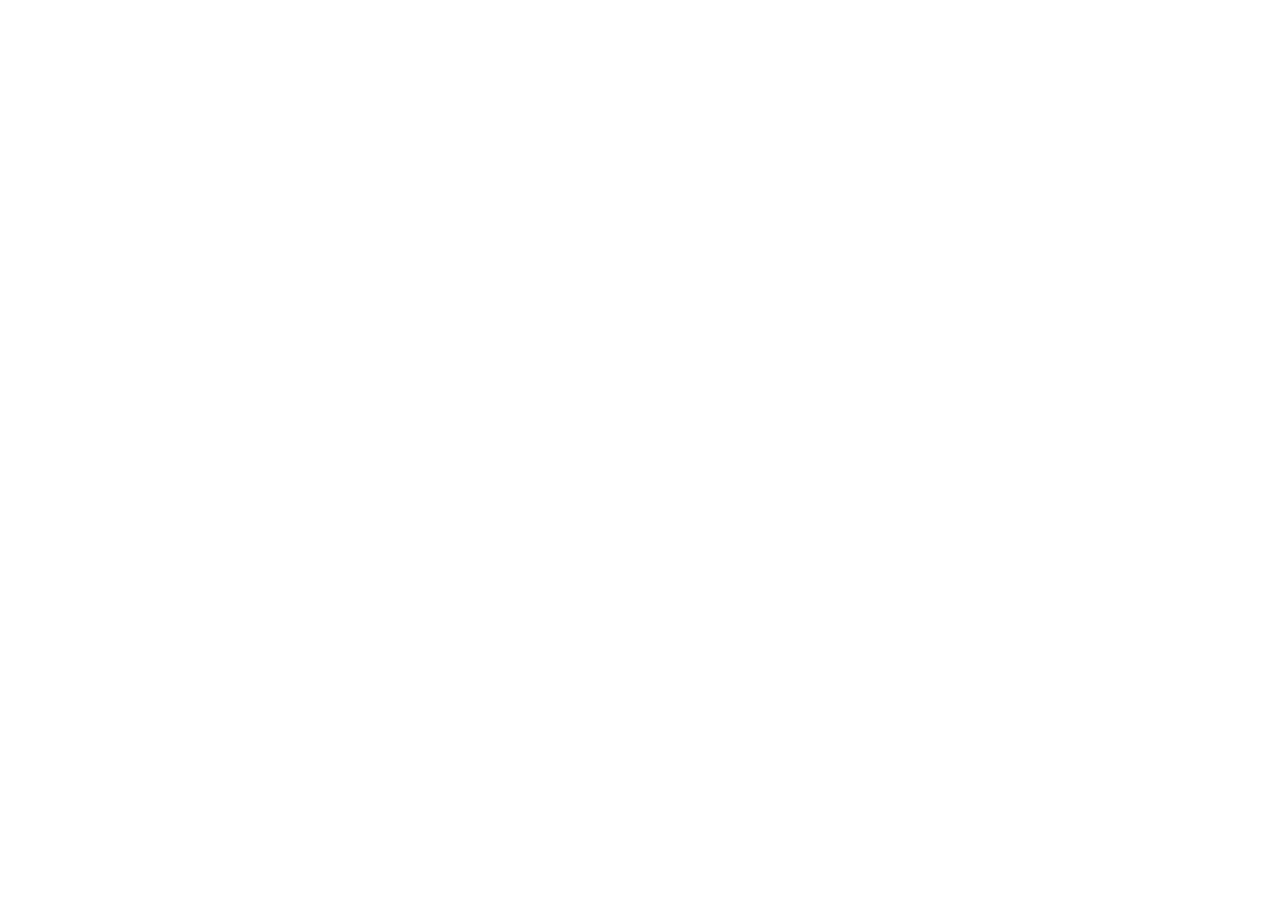
==== index.html @ d5c13cb1 "Make yamify.ai follow the canonical homepage" ====
<!doctype html>
<html lang="en">
  <head>
    <meta charset="utf-8" />
    <meta name="viewport" content="width=device-width, initial-scale=1" />
    <meta name="robots" content="noindex, follow" />
    <meta http-equiv="refresh" content="0; url=https://www.yamify.co/" />
    <link rel="canonical" href="https://www.yamify.co/" />
    <title>Yamify — African AI inference</title>
    <script>window.location.replace("https://www.yamify.co/");</script>
    <style>
      :root { color-scheme: dark; }
      * { box-sizing: border-box; }
      body { margin: 0; min-height: 100vh; display: grid; place-items: center; background: #050705; color: #f4f6f0; font: 16px/1.5 Inter, ui-sans-serif, system-ui, sans-serif; }
      main { width: min(640px, calc(100% - 40px)); }
      p:first-child { color: #9ef43b; font: 700 12px/1.2 ui-monospace, SFMono-Regular, Menlo, monospace; letter-spacing: .12em; text-transform: uppercase; }
      h1 { margin: 20px 0 12px; font-size: clamp(40px, 8vw, 72px); line-height: .95; }
      a { color: #9ef43b; font-weight: 700; }
    </style>
  </head>
  <body>
    <main>
      <p>Yamify</p>
      <h1>Taking you to Yamify.</h1>
      <p>The current Yamify experience lives at <a href="https://www.yamify.co/">www.yamify.co</a>.</p>
    </main>
  </body>
</html>
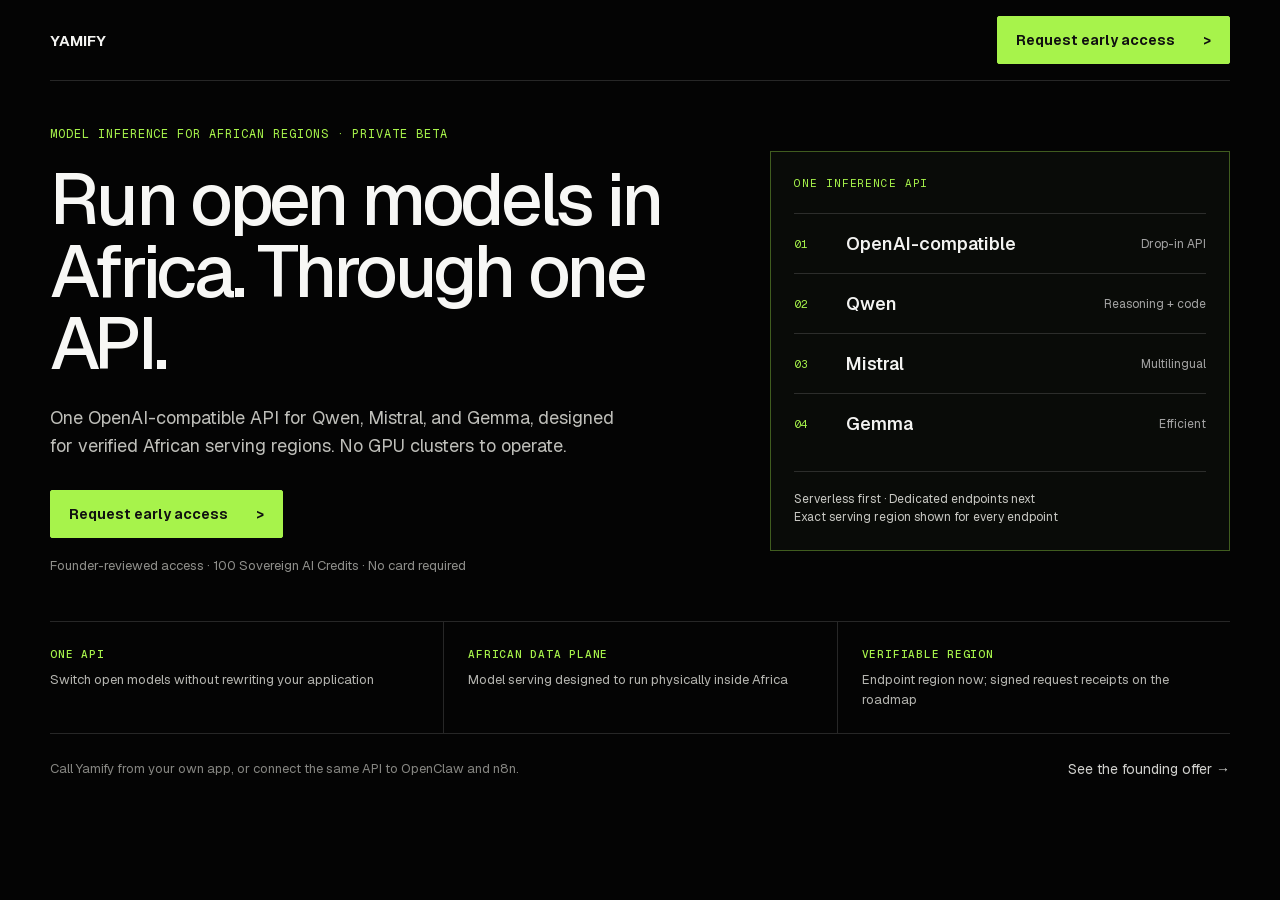
==== commit 8ae53282: "Sync standby with current Yamify homepage" ====
--- a/index.html
+++ b/index.html
@@ -1,28 +1 @@
-<!doctype html>
-<html lang="en">
-  <head>
-    <meta charset="utf-8" />
-    <meta name="viewport" content="width=device-width, initial-scale=1" />
-    <meta name="robots" content="noindex, follow" />
-    <meta http-equiv="refresh" content="0; url=https://www.yamify.co/" />
-    <link rel="canonical" href="https://www.yamify.co/" />
-    <title>Yamify — African AI inference</title>
-    <script>window.location.replace("https://www.yamify.co/");</script>
-    <style>
-      :root { color-scheme: dark; }
-      * { box-sizing: border-box; }
-      body { margin: 0; min-height: 100vh; display: grid; place-items: center; background: #050705; color: #f4f6f0; font: 16px/1.5 Inter, ui-sans-serif, system-ui, sans-serif; }
-      main { width: min(640px, calc(100% - 40px)); }
-      p:first-child { color: #9ef43b; font: 700 12px/1.2 ui-monospace, SFMono-Regular, Menlo, monospace; letter-spacing: .12em; text-transform: uppercase; }
-      h1 { margin: 20px 0 12px; font-size: clamp(40px, 8vw, 72px); line-height: .95; }
-      a { color: #9ef43b; font-weight: 700; }
-    </style>
-  </head>
-  <body>
-    <main>
-      <p>Yamify</p>
-      <h1>Taking you to Yamify.</h1>
-      <p>The current Yamify experience lives at <a href="https://www.yamify.co/">www.yamify.co</a>.</p>
-    </main>
-  </body>
-</html>
+<!DOCTYPE html><!--1791800089609--><html lang="en"><head><meta charSet="utf-8"/><meta name="viewport" content="width=device-width, initial-scale=1"/><link rel="preload" href="/_next/static/media/22a5144ee8d83bca-s.p.woff2" as="font" crossorigin="" type="font/woff2"/><link rel="preload" href="/_next/static/media/7d4881bb7e1bf84d-s.p.woff2" as="font" crossorigin="" type="font/woff2"/><link rel="stylesheet" href="/_next/static/css/9f4e80a82cb82f42.css" data-precedence="next"/><link rel="stylesheet" href="/_next/static/css/67316ac7d186ddf4.css" data-precedence="next"/><link rel="stylesheet" href="/_next/static/css/53d15cfbc47c439b.css" data-precedence="next"/><link rel="preload" as="script" fetchPriority="low" href="/_next/static/chunks/webpack-b8361fdf6dc4ae54.js"/><script src="/_next/static/chunks/d55f537d-af77fc10423cd0c9.js" async=""></script><script src="/_next/static/chunks/2610-359e4e9bc35799af.js" async=""></script><script src="/_next/static/chunks/main-app-e351afcef02dc056.js" async=""></script><script src="/_next/static/chunks/6656-40b7f4fedeeb7463.js" async=""></script><script src="/_next/static/chunks/app/page-e49ae7660c08aa58.js" async=""></script><script src="/_next/static/chunks/920d5494-3319227e1119014e.js" async=""></script><script src="/_next/static/chunks/7565-24d479fa8d2172ca.js" async=""></script><script src="/_next/static/chunks/3565-cbda2198eeaf2201.js" async=""></script><script src="/_next/static/chunks/9028-7d41691cd72966fe.js" async=""></script><script src="/_next/static/chunks/1355-f3aae6646825be72.js" async=""></script><script src="/_next/static/chunks/app/layout-9a00714bc1da5772.js" async=""></script><script src="https://clerk.yamify.co/npm/@clerk/clerk-js@5/dist/clerk.browser.js" data-clerk-js-script="true" async="" crossorigin="anonymous" data-clerk-publishable-key="pk_live_Y2xlcmsueWFtaWZ5LmNvJA" data-clerk-domain="clerk.yamify.co"></script><link rel="preload" href="https://www.googletagmanager.com/gtag/js?id=G-MQG80WZVFF" as="script"/><link rel="preload" href="//js-eu1.hs-scripts.com/146340379.js" as="script"/><meta name="next-size-adjust" content=""/><title>Yamify | OpenAI-compatible inference for African regions</title><meta name="description" content="One OpenAI-compatible API for Qwen, Mistral, and Gemma, designed for verified African serving regions. Join the Yamify private beta."/><meta name="keywords" content="Yamify,serverless AI inference,Africa AI infrastructure,emerging markets AI,private beta"/><link rel="canonical" href="https://www.yamify.co/"/><meta property="og:title" content="Yamify | OpenAI-compatible inference for African regions"/><meta property="og:description" content="One OpenAI-compatible API for Qwen, Mistral, and Gemma, designed for verified African serving regions. Join the Yamify private beta."/><meta property="og:url" content="https://yamify.co"/><meta property="og:site_name" content="Yamify"/><meta property="og:locale" content="en_US"/><meta property="og:type" content="website"/><meta name="twitter:card" content="summary_large_image"/><meta name="twitter:title" content="Yamify | OpenAI-compatible inference for African regions"/><meta name="twitter:description" content="One OpenAI-compatible API for Qwen, Mistral, and Gemma, designed for verified African serving regions. Join the Yamify private beta."/><link rel="icon" href="/favicon.ico" type="image/x-icon" sizes="32x32"/><link rel="icon" href="/favicon.ico"/><link rel="icon" href="/favicon-32x32.png" type="image/png" sizes="32x32"/><link rel="icon" href="/icon-192.png" type="image/png" sizes="192x192"/><link rel="icon" href="/icon-512.png" type="image/png" sizes="512x512"/><link rel="apple-touch-icon" href="/apple-touch-icon.png" sizes="180x180" type="image/png"/><script src="/_next/static/chunks/polyfills-42372ed130431b0a.js" noModule=""></script><meta name="robots" content="noindex,nofollow"/></head><body class="__variable_8eaea4 __variable_8c25df font-sans"><div hidden=""><!--$--><!--/$--></div><script>(self.__next_s=self.__next_s||[]).push([0,{"children":"\n                (function () {\n                  try {\n                    var root = document.documentElement;\n                    root.classList.add(\"dark\");\n                    root.dataset.theme = \"dark\";\n                    root.dataset.themePreference = \"dark\";\n                    try { localStorage.setItem(\"yamify_theme\", \"dark\"); } catch (e) {}\n                  } catch (e) {}\n                })();\n              ","id":"theme-init"}])</script><noscript><iframe src="https://www.googletagmanager.com/ns.html?id=GTM-WL9HFFB7" height="0" width="0" style="display:none;visibility:hidden"></iframe></noscript><main class="yamify-stealth-home stealth-home_page__ax_D2"><style>body:has(.yamify-stealth-home) .yamify-whatsapp-float{display:none}</style><header class="stealth-home_header__IA_jc"><a class="stealth-home_wordmark__qhOIy" aria-label="Yamify home" href="/">YAMIFY</a><nav class="stealth-home_nav__SqSqI" aria-label="Primary navigation"><button type="button" class="stealth-home_primaryAction__E_vr0">Request early access<span aria-hidden="true">&gt;</span></button></nav></header><section class="stealth-home_hero__zQ7Mt" aria-labelledby="stealth-title"><div class="stealth-home_copy__e8kOl"><p class="stealth-home_eyebrow__I7_2I">Model inference for African regions · Private beta</p><h1 id="stealth-title">Run open models in Africa. Through one API.</h1><p class="stealth-home_intro__dqSDG">One OpenAI-compatible API for Qwen, Mistral, and Gemma, designed for verified African serving regions. No GPU clusters to operate.</p><div class="stealth-home_actions__EWrHt"><button type="button" class="stealth-home_primaryAction__E_vr0">Request early access<span aria-hidden="true">&gt;</span></button></div><p class="stealth-home_note__JRX3w">Founder-reviewed access · 100 Sovereign AI Credits · No card required</p></div><aside class="stealth-home_stackCard__H_hFj" aria-label="Yamify inference for African regions"><p class="stealth-home_stackLabel__mNNqD">One inference API</p><div class="stealth-home_stackItem__N9HhR"><span>01</span><strong>OpenAI-compatible</strong><small>Drop-in API</small></div><div class="stealth-home_stackItem__N9HhR"><span>02</span><strong>Qwen</strong><small>Reasoning + code</small></div><div class="stealth-home_stackItem__N9HhR"><span>03</span><strong>Mistral</strong><small>Multilingual</small></div><div class="stealth-home_stackItem__N9HhR"><span>04</span><strong>Gemma</strong><small>Efficient</small></div><div class="stealth-home_models__Ie5bS">Serverless first · Dedicated endpoints next<br/>Exact serving region shown for every endpoint</div></aside></section><section class="stealth-home_proof__Y_q5v" aria-label="Yamify platform principles"><p><strong>One API</strong><span>Switch open models without rewriting your application</span></p><p><strong>African data plane</strong><span>Model serving designed to run physically inside Africa</span></p><p><strong>Verifiable region</strong><span>Endpoint region now; signed request receipts on the roadmap</span></p></section><footer class="stealth-home_footer__KmSU_"><p>Call Yamify from your own app, or connect the same API to OpenClaw and n8n.</p><a class="stealth-home_emailLink__72EfX" href="/early-access">See the founding offer →</a></footer></main><!--$--><!--/$--><section aria-label="Notifications alt+T" tabindex="-1" aria-live="polite" aria-relevant="additions text" aria-atomic="false"></section><script src="/_next/static/chunks/webpack-b8361fdf6dc4ae54.js" id="_R_" async=""></script><script>(self.__next_f=self.__next_f||[]).push([0])</script><script>self.__next_f.push([1,"1:\"$Sreact.fragment\"\n3:I[86656,[\"6656\",\"static/chunks/6656-40b7f4fedeeb7463.js\",\"8974\",\"static/chunks/app/page-e49ae7660c08aa58.js\"],\"\"]\n4:I[49551,[\"6656\",\"static/chunks/6656-40b7f4fedeeb7463.js\",\"8974\",\"static/chunks/app/page-e49ae7660c08aa58.js\"],\"default\"]\n5:I[31664,[],\"OutletBoundary\"]\n7:I[80265,[],\"AsyncMetadataOutlet\"]\n9:I[31664,[],\"ViewportBoundary\"]\nb:I[31664,[],\"MetadataBoundary\"]\nc:\"$Sreact.suspense\"\ne:I[39535,[],\"\"]\n:HL[\"/_next/static/media/22a5144ee8d83bca-s.p.woff2\",\"font\",{\"crossOrigin\":\"\",\"type\":\"font/woff2\"}]\n:HL[\"/_next/static/media/7d4881bb7e1bf84d-s.p.woff2\",\"font\",{\"crossOrigin\":\"\",\"type\":\"font/woff2\"}]\n:HL[\"/_next/static/css/9f4e80a82cb82f42.css\",\"style\"]\n:HL[\"/_next/static/css/67316ac7d186ddf4.css\",\"style\"]\n:HL[\"/_next/static/css/53d15cfbc47c439b.css\",\"style\"]\n"])</script><script>self.__next_f.push([1,"0:{\"P\":null,\"b\":\"1791800089609\",\"p\":\"\",\"c\":[\"\",\"\"],\"i\":false,\"f\":[[[\"\",{\"children\":[\"__PAGE__\",{}]},\"$undefined\",\"$undefined\",true],[\"\",[\"$\",\"$1\",\"c\",{\"children\":[[[\"$\",\"link\",\"0\",{\"rel\":\"stylesheet\",\"href\":\"/_next/static/css/9f4e80a82cb82f42.css\",\"precedence\":\"next\",\"crossOrigin\":\"$undefined\",\"nonce\":\"$undefined\"}],[\"$\",\"link\",\"1\",{\"rel\":\"stylesheet\",\"href\":\"/_next/static/css/67316ac7d186ddf4.css\",\"precedence\":\"next\",\"crossOrigin\":\"$undefined\",\"nonce\":\"$undefined\"}]],\"$L2\"]}],{\"children\":[\"__PAGE__\",[\"$\",\"$1\",\"c\",{\"children\":[[\"$\",\"main\",null,{\"className\":\"yamify-stealth-home stealth-home_page__ax_D2\",\"children\":[[\"$\",\"style\",null,{\"dangerouslySetInnerHTML\":{\"__html\":\"body:has(.yamify-stealth-home) .yamify-whatsapp-float{display:none}\"}}],[\"$\",\"header\",null,{\"className\":\"stealth-home_header__IA_jc\",\"children\":[[\"$\",\"$L3\",null,{\"href\":\"/\",\"className\":\"stealth-home_wordmark__qhOIy\",\"aria-label\":\"Yamify home\",\"children\":\"YAMIFY\"}],[\"$\",\"nav\",null,{\"className\":\"stealth-home_nav__SqSqI\",\"aria-label\":\"Primary navigation\",\"children\":[\"$\",\"$L4\",null,{}]}]]}],[\"$\",\"section\",null,{\"className\":\"stealth-home_hero__zQ7Mt\",\"aria-labelledby\":\"stealth-title\",\"children\":[[\"$\",\"div\",null,{\"className\":\"stealth-home_copy__e8kOl\",\"children\":[[\"$\",\"p\",null,{\"className\":\"stealth-home_eyebrow__I7_2I\",\"children\":\"Model inference for African regions · Private beta\"}],[\"$\",\"h1\",null,{\"id\":\"stealth-title\",\"children\":\"Run open models in Africa. Through one API.\"}],[\"$\",\"p\",null,{\"className\":\"stealth-home_intro__dqSDG\",\"children\":\"One OpenAI-compatible API for Qwen, Mistral, and Gemma, designed for verified African serving regions. No GPU clusters to operate.\"}],[\"$\",\"div\",null,{\"className\":\"stealth-home_actions__EWrHt\",\"children\":[\"$\",\"$L4\",null,{}]}],[\"$\",\"p\",null,{\"className\":\"stealth-home_note__JRX3w\",\"children\":\"Founder-reviewed access · 100 Sovereign AI Credits · No card required\"}]]}],[\"$\",\"aside\",null,{\"className\":\"stealth-home_stackCard__H_hFj\",\"aria-label\":\"Yamify inference for African regions\",\"children\":[[\"$\",\"p\",null,{\"className\":\"stealth-home_stackLabel__mNNqD\",\"children\":\"One inference API\"}],[\"$\",\"div\",null,{\"className\":\"stealth-home_stackItem__N9HhR\",\"children\":[[\"$\",\"span\",null,{\"children\":\"01\"}],[\"$\",\"strong\",null,{\"children\":\"OpenAI-compatible\"}],[\"$\",\"small\",null,{\"children\":\"Drop-in API\"}]]}],[\"$\",\"div\",null,{\"className\":\"stealth-home_stackItem__N9HhR\",\"children\":[[\"$\",\"span\",null,{\"children\":\"02\"}],[\"$\",\"strong\",null,{\"children\":\"Qwen\"}],[\"$\",\"small\",null,{\"children\":\"Reasoning + code\"}]]}],[\"$\",\"div\",null,{\"className\":\"stealth-home_stackItem__N9HhR\",\"children\":[[\"$\",\"span\",null,{\"children\":\"03\"}],[\"$\",\"strong\",null,{\"children\":\"Mistral\"}],[\"$\",\"small\",null,{\"children\":\"Multilingual\"}]]}],[\"$\",\"div\",null,{\"className\":\"stealth-home_stackItem__N9HhR\",\"children\":[[\"$\",\"span\",null,{\"children\":\"04\"}],[\"$\",\"strong\",null,{\"children\":\"Gemma\"}],[\"$\",\"small\",null,{\"children\":\"Efficient\"}]]}],[\"$\",\"div\",null,{\"className\":\"stealth-home_models__Ie5bS\",\"children\":[\"Serverless first · Dedicated endpoints next\",[\"$\",\"br\",null,{}],\"Exact serving region shown for every endpoint\"]}]]}]]}],[\"$\",\"section\",null,{\"className\":\"stealth-home_proof__Y_q5v\",\"aria-label\":\"Yamify platform principles\",\"children\":[[\"$\",\"p\",null,{\"children\":[[\"$\",\"strong\",null,{\"children\":\"One API\"}],[\"$\",\"span\",null,{\"children\":\"Switch open models without rewriting your application\"}]]}],[\"$\",\"p\",null,{\"children\":[[\"$\",\"strong\",null,{\"children\":\"African data plane\"}],[\"$\",\"span\",null,{\"children\":\"Model serving designed to run physically inside Africa\"}]]}],[\"$\",\"p\",null,{\"children\":[[\"$\",\"strong\",null,{\"children\":\"Verifiable region\"}],[\"$\",\"span\",null,{\"children\":\"Endpoint region now; signed request receipts on the roadmap\"}]]}]]}],[\"$\",\"footer\",null,{\"className\":\"stealth-home_footer__KmSU_\",\"children\":[[\"$\",\"p\",null,{\"children\":\"Call Yamify from your own app, or connect the same API to OpenClaw and n8n.\"}],[\"$\",\"$L3\",null,{\"href\":\"/early-access\",\"className\":\"stealth-home_emailLink__72EfX\",\"children\":\"See the founding offer →\"}]]}]]}],[[\"$\",\"link\",\"0\",{\"rel\":\"stylesheet\",\"href\":\"/_next/static/css/53d15cfbc47c439b.css\",\"precedence\":\"next\",\"crossOrigin\":\"$undefined\",\"nonce\":\"$undefined\"}]],[\"$\",\"$L5\",null,{\"children\":[\"$L6\",[\"$\",\"$L7\",null,{\"promise\":\"$@8\"}]]}]]}],{},null,false]},null,false],[\"$\",\"$1\",\"h\",{\"children\":[null,[[\"$\",\"$L9\",null,{\"children\":\"$La\"}],[\"$\",\"meta\",null,{\"name\":\"next-size-adjust\",\"content\":\"\"}]],[\"$\",\"$Lb\",null,{\"children\":[\"$\",\"div\",null,{\"hidden\":true,\"children\":[\"$\",\"$c\",null,{\"fallback\":null,\"children\":\"$Ld\"}]}]}]]}],false]],\"m\":\"$undefined\",\"G\":[\"$e\",[]],\"s\":false,\"S\":true}\n"])</script><script>self.__next_f.push([1,"f:I[61956,[\"4990\",\"static/chunks/920d5494-3319227e1119014e.js\",\"7565\",\"static/chunks/7565-24d479fa8d2172ca.js\",\"3565\",\"static/chunks/3565-cbda2198eeaf2201.js\",\"9028\",\"static/chunks/9028-7d41691cd72966fe.js\",\"1355\",\"static/chunks/1355-f3aae6646825be72.js\",\"7177\",\"static/chunks/app/layout-9a00714bc1da5772.js\"],\"ClientClerkProvider\"]\n10:I[69565,[\"4990\",\"static/chunks/920d5494-3319227e1119014e.js\",\"7565\",\"static/chunks/7565-24d479fa8d2172ca.js\",\"3565\",\"static/chunks/3565-cbda2198eeaf2201.js\",\"9028\",\"static/chunks/9028-7d41691cd72966fe.js\",\"1355\",\"static/chunks/1355-f3aae6646825be72.js\",\"7177\",\"static/chunks/app/layout-9a00714bc1da5772.js\"],\"\"]\n11:I[3233,[\"4990\",\"static/chunks/920d5494-3319227e1119014e.js\",\"7565\",\"static/chunks/7565-24d479fa8d2172ca.js\",\"3565\",\"static/chunks/3565-cbda2198eeaf2201.js\",\"9028\",\"static/chunks/9028-7d41691cd72966fe.js\",\"1355\",\"static/chunks/1355-f3aae6646825be72.js\",\"7177\",\"static/chunks/app/layout-9a00714bc1da5772.js\"],\"default\"]\n12:I[74557,[\"4990\",\"static/chunks/920d5494-3319227e1119014e.js\",\"7565\",\"static/chunks/7565-24d479fa8d2172ca.js\",\"3565\",\"static/chunks/3565-cbda2198eeaf2201.js\",\"9028\",\"static/chunks/9028-7d41691cd72966fe.js\",\"1355\",\"static/chunks/1355-f3aae6646825be72.js\",\"7177\",\"static/chunks/app/layout-9a00714bc1da5772.js\"],\"default\"]\n13:I[58845,[\"4990\",\"static/chunks/920d5494-3319227e1119014e.js\",\"7565\",\"static/chunks/7565-24d479fa8d2172ca.js\",\"3565\",\"static/chunks/3565-cbda2198eeaf2201.js\",\"9028\",\"static/chunks/9028-7d41691cd72966fe.js\",\"1355\",\"static/chunks/1355-f3aae6646825be72.js\",\"7177\",\"static/chunks/app/layout-9a00714bc1da5772.js\"],\"default\"]\n14:I[26349,[\"4990\",\"static/chunks/920d5494-3319227e1119014e.js\",\"7565\",\"static/chunks/7565-24d479fa8d2172ca.js\",\"3565\",\"static/chunks/3565-cbda2198eeaf2201.js\",\"9028\",\"static/chunks/9028-7d41691cd72966fe.js\",\"1355\",\"static/chunks/1355-f3aae6646825be72.js\",\"7177\",\"static/chunks/app/layout-9a00714bc1da5772.js\"],\"default\"]\n15:I[50797,[],\"\"]\n16:I[85305,[],\"\"]\n17:I[93215,[\"4990\",\"static/chunks/920d5494-3319227e1119014e.js\",\"7565\",\"stati"])</script><script>self.__next_f.push([1,"c/chunks/7565-24d479fa8d2172ca.js\",\"3565\",\"static/chunks/3565-cbda2198eeaf2201.js\",\"9028\",\"static/chunks/9028-7d41691cd72966fe.js\",\"1355\",\"static/chunks/1355-f3aae6646825be72.js\",\"7177\",\"static/chunks/app/layout-9a00714bc1da5772.js\"],\"default\"]\n18:I[30969,[\"4990\",\"static/chunks/920d5494-3319227e1119014e.js\",\"7565\",\"static/chunks/7565-24d479fa8d2172ca.js\",\"3565\",\"static/chunks/3565-cbda2198eeaf2201.js\",\"9028\",\"static/chunks/9028-7d41691cd72966fe.js\",\"1355\",\"static/chunks/1355-f3aae6646825be72.js\",\"7177\",\"static/chunks/app/layout-9a00714bc1da5772.js\"],\"Toaster\"]\n"])</script><script>self.__next_f.push([1,"2:[\"$\",\"$Lf\",null,{\"publishableKey\":\"pk_live_Y2xlcmsueWFtaWZ5LmNvJA\",\"clerkJSUrl\":\"$undefined\",\"clerkJSVersion\":\"$undefined\",\"proxyUrl\":\"\",\"domain\":\"clerk.yamify.co\",\"isSatellite\":false,\"signInUrl\":\"/auth/sign-in\",\"signUpUrl\":\"/auth/sign-up\",\"signInForceRedirectUrl\":\"/dashboard/after-login\",\"signUpForceRedirectUrl\":\"/dashboard/after-login\",\"signInFallbackRedirectUrl\":\"/dashboard/after-login\",\"signUpFallbackRedirectUrl\":\"/dashboard/after-login\",\"afterSignInUrl\":\"\",\"afterSignUpUrl\":\"\",\"newSubscriptionRedirectUrl\":\"\",\"telemetry\":{\"disabled\":false,\"debug\":false},\"sdkMetadata\":{\"name\":\"@clerk/nextjs\",\"version\":\"6.24.0\",\"environment\":\"production\"},\"nonce\":\"\",\"initialState\":null,\"children\":[\"$\",\"html\",null,{\"lang\":\"en\",\"suppressHydrationWarning\":true,\"children\":[\"$\",\"body\",null,{\"className\":\"__variable_8eaea4 __variable_8c25df font-sans\",\"children\":[[\"$\",\"$L10\",null,{\"id\":\"theme-init\",\"strategy\":\"beforeInteractive\",\"children\":\"\\n                (function () {\\n                  try {\\n                    var root = document.documentElement;\\n                    root.classList.add(\\\"dark\\\");\\n                    root.dataset.theme = \\\"dark\\\";\\n                    root.dataset.themePreference = \\\"dark\\\";\\n                    try { localStorage.setItem(\\\"yamify_theme\\\", \\\"dark\\\"); } catch (e) {}\\n                  } catch (e) {}\\n                })();\\n              \"}],[\"$\",\"$L10\",null,{\"id\":\"gtm-script\",\"strategy\":\"afterInteractive\",\"children\":\"\\n                (function(w,d,s,l,i){\\n                  w[l]=w[l]||[];\\n                  w[l].push({'gtm.start': new Date().getTime(),event:'gtm.js'});\\n                  var f=d.getElementsByTagName(s)[0],\\n                      j=d.createElement(s),\\n                      dl=l!='dataLayer'?'\u0026l='+l:'';\\n                  j.async=true;\\n                  j.src='https://www.googletagmanager.com/gtm.js?id='+i+dl;\\n                  f.parentNode.insertBefore(j,f);\\n                })(window,document,'script','dataLayer','GTM-WL9HFFB7');\\n              \"}],[\"$\",\"noscript\",null,{\"children\":[\"$\",\"iframe\",null,{\"src\":\"https://www.googletagmanager.com/ns.html?id=GTM-WL9HFFB7\",\"height\":\"0\",\"width\":\"0\",\"style\":{\"display\":\"none\",\"visibility\":\"hidden\"}}]}],[\"$\",\"$L11\",null,{}],[\"$\",\"$L12\",null,{}],[\"$\",\"$L13\",null,{}],[\"$\",\"$L14\",null,{}],[\"$\",\"$L15\",null,{\"parallelRouterKey\":\"children\",\"error\":\"$undefined\",\"errorStyles\":\"$undefined\",\"errorScripts\":\"$undefined\",\"template\":[\"$\",\"$L16\",null,{}],\"templateStyles\":\"$undefined\",\"templateScripts\":\"$undefined\",\"notFound\":[[[\"$\",\"title\",null,{\"children\":\"404: This page could not be found.\"}],[\"$\",\"div\",null,{\"style\":{\"fontFamily\":\"system-ui,\\\"Segoe UI\\\",Roboto,Helvetica,Arial,sans-serif,\\\"Apple Color Emoji\\\",\\\"Segoe UI Emoji\\\"\",\"height\":\"100vh\",\"textAlign\":\"center\",\"display\":\"flex\",\"flexDirection\":\"column\",\"alignItems\":\"center\",\"justifyContent\":\"center\"},\"children\":[\"$\",\"div\",null,{\"children\":[[\"$\",\"style\",null,{\"dangerouslySetInnerHTML\":{\"__html\":\"body{color:#000;background:#fff;margin:0}.next-error-h1{border-right:1px solid rgba(0,0,0,.3)}@media (prefers-color-scheme:dark){body{color:#fff;background:#000}.next-error-h1{border-right:1px solid rgba(255,255,255,.3)}}\"}}],[\"$\",\"h1\",null,{\"className\":\"next-error-h1\",\"style\":{\"display\":\"inline-block\",\"margin\":\"0 20px 0 0\",\"padding\":\"0 23px 0 0\",\"fontSize\":24,\"fontWeight\":500,\"verticalAlign\":\"top\",\"lineHeight\":\"49px\"},\"children\":404}],[\"$\",\"div\",null,{\"style\":{\"display\":\"inline-block\"},\"children\":[\"$\",\"h2\",null,{\"style\":{\"fontSize\":14,\"fontWeight\":400,\"lineHeight\":\"49px\",\"margin\":0},\"children\":\"This page could not be found.\"}]}]]}]}]],[]],\"forbidden\":\"$undefined\",\"unauthorized\":\"$undefined\"}],[\"$\",\"$L17\",null,{}],[\"$\",\"$L18\",null,{\"position\":\"top-right\",\"richColors\":true,\"closeButton\":true,\"toastOptions\":{\"duration\":4500}}],[\"$\",\"$L10\",null,{\"id\":\"hs-script-loader\",\"async\":true,\"defer\":true,\"src\":\"//js-eu1.hs-scripts.com/146340379.js\"}]]}]}]}]\n"])</script><script>self.__next_f.push([1,"a:[[\"$\",\"meta\",\"0\",{\"charSet\":\"utf-8\"}],[\"$\",\"meta\",\"1\",{\"name\":\"viewport\",\"content\":\"width=device-width, initial-scale=1\"}]]\n6:null\n"])</script><script>self.__next_f.push([1,"19:I[75913,[],\"IconMark\"]\n"])</script><script>self.__next_f.push([1,"8:{\"metadata\":[[\"$\",\"title\",\"0\",{\"children\":\"Yamify | OpenAI-compatible inference for African regions\"}],[\"$\",\"meta\",\"1\",{\"name\":\"description\",\"content\":\"One OpenAI-compatible API for Qwen, Mistral, and Gemma, designed for verified African serving regions. Join the Yamify private beta.\"}],[\"$\",\"meta\",\"2\",{\"name\":\"keywords\",\"content\":\"Yamify,serverless AI inference,Africa AI infrastructure,emerging markets AI,private beta\"}],[\"$\",\"link\",\"3\",{\"rel\":\"canonical\",\"href\":\"https://yamify.co\"}],[\"$\",\"meta\",\"4\",{\"property\":\"og:title\",\"content\":\"Yamify | OpenAI-compatible inference for African regions\"}],[\"$\",\"meta\",\"5\",{\"property\":\"og:description\",\"content\":\"One OpenAI-compatible API for Qwen, Mistral, and Gemma, designed for verified African serving regions. Join the Yamify private beta.\"}],[\"$\",\"meta\",\"6\",{\"property\":\"og:url\",\"content\":\"https://yamify.co\"}],[\"$\",\"meta\",\"7\",{\"property\":\"og:site_name\",\"content\":\"Yamify\"}],[\"$\",\"meta\",\"8\",{\"property\":\"og:locale\",\"content\":\"en_US\"}],[\"$\",\"meta\",\"9\",{\"property\":\"og:type\",\"content\":\"website\"}],[\"$\",\"meta\",\"10\",{\"name\":\"twitter:card\",\"content\":\"summary_large_image\"}],[\"$\",\"meta\",\"11\",{\"name\":\"twitter:title\",\"content\":\"Yamify | OpenAI-compatible inference for African regions\"}],[\"$\",\"meta\",\"12\",{\"name\":\"twitter:description\",\"content\":\"One OpenAI-compatible API for Qwen, Mistral, and Gemma, designed for verified African serving regions. Join the Yamify private beta.\"}],[\"$\",\"link\",\"13\",{\"rel\":\"icon\",\"href\":\"/favicon.ico\",\"type\":\"image/x-icon\",\"sizes\":\"32x32\"}],[\"$\",\"link\",\"14\",{\"rel\":\"icon\",\"href\":\"/favicon.ico\"}],[\"$\",\"link\",\"15\",{\"rel\":\"icon\",\"href\":\"/favicon-32x32.png\",\"type\":\"image/png\",\"sizes\":\"32x32\"}],[\"$\",\"link\",\"16\",{\"rel\":\"icon\",\"href\":\"/icon-192.png\",\"type\":\"image/png\",\"sizes\":\"192x192\"}],[\"$\",\"link\",\"17\",{\"rel\":\"icon\",\"href\":\"/icon-512.png\",\"type\":\"image/png\",\"sizes\":\"512x512\"}],[\"$\",\"link\",\"18\",{\"rel\":\"apple-touch-icon\",\"href\":\"/apple-touch-icon.png\",\"sizes\":\"180x180\",\"type\":\"image/png\"}],[\"$\",\"$L19\",\"19\",{}]],\"error\":null,\"digest\":\"$undefined\"}\n"])</script><script>self.__next_f.push([1,"d:\"$8:metadata\"\n"])</script></body></html>
--- a/_next/static/css/67316ac7d186ddf4.css
+++ b/_next/static/css/67316ac7d186ddf4.css
@@ -0,0 +1 @@
+.page-transition-overlay{position:fixed;top:0;left:0;width:100%;height:100%;background-color:#111;z-index:9999;display:flex;justify-content:center;align-items:center}.page-transition-overlay .success-container{max-width:600px;width:100%;padding:20px}@font-face{font-family:Geist;font-style:normal;font-weight:100 900;font-display:swap;src:url(/_next/static/media/f639721981034f88-s.woff2) format("woff2");unicode-range:u+0460-052f,u+1c80-1c8a,u+20b4,u+2de0-2dff,u+a640-a69f,u+fe2e-fe2f}@font-face{font-family:Geist;font-style:normal;font-weight:100 900;font-display:swap;src:url(/_next/static/media/9766a7e9e2e0ad5a-s.woff2) format("woff2");unicode-range:u+0301,u+0400-045f,u+0490-0491,u+04b0-04b1,u+2116}@font-face{font-family:Geist;font-style:normal;font-weight:100 900;font-display:swap;src:url(/_next/static/media/b66cf8e69499582a-s.woff2) format("woff2");unicode-range:u+0102-0103,u+0110-0111,u+0128-0129,u+0168-0169,u+01a0-01a1,u+01af-01b0,u+0300-0301,u+0303-0304,u+0308-0309,u+0323,u+0329,u+1ea0-1ef9,u+20ab}@font-face{font-family:Geist;font-style:normal;font-weight:100 900;font-display:swap;src:url(/_next/static/media/aa016aab0e6d1295-s.woff2) format("woff2");unicode-range:u+0100-02ba,u+02bd-02c5,u+02c7-02cc,u+02ce-02d7,u+02dd-02ff,u+0304,u+0308,u+0329,u+1d00-1dbf,u+1e00-1e9f,u+1ef2-1eff,u+2020,u+20a0-20ab,u+20ad-20c4,u+2113,u+2c60-2c7f,u+a720-a7ff}@font-face{font-family:Geist;font-style:normal;font-weight:100 900;font-display:swap;src:url(/_next/static/media/22a5144ee8d83bca-s.p.woff2) format("woff2");unicode-range:u+00??,u+0131,u+0152-0153,u+02bb-02bc,u+02c6,u+02da,u+02dc,u+0304,u+0308,u+0329,u+2000-206f,u+20ac,u+2122,u+2191,u+2193,u+2212,u+2215,u+feff,u+fffd}@font-face{font-family:Geist Fallback;src:local("Arial");ascent-override:95.94%;descent-override:28.16%;line-gap-override:0.00%;size-adjust:104.76%}.__className_8eaea4{font-family:Geist,Geist Fallback;font-style:normal}.__variable_8eaea4{--font-geist-sans:"Geist","Geist Fallback"}@font-face{font-family:Geist Mono;font-style:normal;font-weight:100 900;font-display:swap;src:url(/_next/static/media/013b72fa676f92e0-s.woff2) format("woff2");unicode-range:u+0460-052f,u+1c80-1c8a,u+20b4,u+2de0-2dff,u+a640-a69f,u+fe2e-fe2f}@font-face{font-family:Geist Mono;font-style:normal;font-weight:100 900;font-display:swap;src:url(/_next/static/media/b9408752a0c24fb9-s.woff2) format("woff2");unicode-range:u+0301,u+0400-045f,u+0490-0491,u+04b0-04b1,u+2116}@font-face{font-family:Geist Mono;font-style:normal;font-weight:100 900;font-display:swap;src:url(/_next/static/media/65f03d54ccadf4a8-s.woff2) format("woff2");unicode-range:u+2000-2001,u+2004-2008,u+200a,u+23b8-23bd,u+2500-259f}@font-face{font-family:Geist Mono;font-style:normal;font-weight:100 900;font-display:swap;src:url(/_next/static/media/e038a29029a234f2-s.woff2) format("woff2");unicode-range:u+0102-0103,u+0110-0111,u+0128-0129,u+0168-0169,u+01a0-01a1,u+01af-01b0,u+0300-0301,u+0303-0304,u+0308-0309,u+0323,u+0329,u+1ea0-1ef9,u+20ab}@font-face{font-family:Geist Mono;font-style:normal;font-weight:100 900;font-display:swap;src:url(/_next/static/media/2b5b02fc7e511755-s.woff2) format("woff2");unicode-range:u+0100-02ba,u+02bd-02c5,u+02c7-02cc,u+02ce-02d7,u+02dd-02ff,u+0304,u+0308,u+0329,u+1d00-1dbf,u+1e00-1e9f,u+1ef2-1eff,u+2020,u+20a0-20ab,u+20ad-20c4,u+2113,u+2c60-2c7f,u+a720-a7ff}@font-face{font-family:Geist Mono;font-style:normal;font-weight:100 900;font-display:swap;src:url(/_next/static/media/7d4881bb7e1bf84d-s.p.woff2) format("woff2");unicode-range:u+00??,u+0131,u+0152-0153,u+02bb-02bc,u+02c6,u+02da,u+02dc,u+0304,u+0308,u+0329,u+2000-206f,u+20ac,u+2122,u+2191,u+2193,u+2212,u+2215,u+feff,u+fffd}@font-face{font-family:Geist Mono Fallback;src:local("Arial");ascent-override:74.67%;descent-override:21.92%;line-gap-override:0.00%;size-adjust:134.59%}.__className_8c25df{font-family:Geist Mono,Geist Mono Fallback;font-style:normal}.__variable_8c25df{--font-geist-mono:"Geist Mono","Geist Mono Fallback"}
--- a/_next/static/css/53d15cfbc47c439b.css
+++ b/_next/static/css/53d15cfbc47c439b.css
@@ -0,0 +1 @@
+.launchafrica_page__8TH9D{--ink:#f4f4ef;--muted:#aaa9a3;--line:rgba(255,255,255,0.14);--green:#a7f34b;min-height:100svh;overflow:hidden;background:radial-gradient(circle at 78% 8%,rgba(103,167,44,.16),transparent 28rem),#080808;color:var(--ink);font-family:var(--font-geist-sans),Arial,sans-serif}.launchafrica_faqSection__3B2Nt,.launchafrica_finalCta__s20Io,.launchafrica_footer__XfZ3T,.launchafrica_header__agoJ4,.launchafrica_hero__GBJpa,.launchafrica_proofStrip__q_onI,.launchafrica_section__brVwX,.launchafrica_termsSection__BIPuv{width:min(1180px,calc(100% - 64px));margin-inline:auto}.launchafrica_header__agoJ4{display:grid;grid-template-columns:1fr auto 1fr;align-items:center;min-height:88px;border-bottom:1px solid var(--line)}.launchafrica_wordmark__rvpnt{color:var(--ink);font-size:15px;font-weight:700;letter-spacing:.02em;text-decoration:none}.launchafrica_partnerMark__iPMEB{display:flex;align-items:center;gap:12px;color:#d4d4cf;font-size:13px}.launchafrica_partnerMark__iPMEB span{color:#777772}.launchafrica_partnerMark__iPMEB strong{padding-left:12px;border-left:1px solid var(--line);font-weight:600}.launchafrica_headerCta__qk9_Q{justify-self:end;color:var(--ink);font-size:13px;font-weight:600;text-decoration:none}.launchafrica_headerCta__qk9_Q button{min-height:40px;padding:0 18px;font-size:12px}.launchafrica_footer__XfZ3T a:hover,.launchafrica_headerCta__qk9_Q:hover,.launchafrica_textAction__T9iDQ:hover{color:var(--green)}.launchafrica_hero__GBJpa{display:grid;grid-template-columns:minmax(0,1.18fr) minmax(330px,.62fr);gap:clamp(56px,9vw,120px);align-items:center;min-height:700px;padding:88px 0}.launchafrica_heroCopy__RM_Og{max-width:720px}.launchafrica_cardLabel__xx7fF,.launchafrica_eyebrow__kOmyC,.launchafrica_kicker__D37Mj{margin:0 0 22px;color:var(--green);font-family:var(--font-geist-mono),monospace;font-size:11px;line-height:1.4;letter-spacing:.08em;text-transform:uppercase}.launchafrica_hero__GBJpa h1{max-width:800px;margin:0;font-size:clamp(54px,7.4vw,94px);font-weight:480;line-height:.95;letter-spacing:-.055em}.launchafrica_lede__Yhedu{max-width:650px;margin:30px 0 0;color:#c3c2bd;font-size:clamp(17px,2vw,20px);line-height:1.6}.launchafrica_actions__sV3x_{display:flex;align-items:center;flex-wrap:wrap;gap:26px;margin-top:38px}.launchafrica_primaryAction__uEyEf{display:inline-flex;align-items:center;justify-content:space-between;gap:34px;min-height:50px;padding:0 18px;border:1px solid var(--green);border-radius:2px;background:var(--green);color:#0b0b0b;font-size:14px;font-weight:700;text-decoration:none;transition:background-color .16s ease,color .16s ease}.launchafrica_primaryAction__uEyEf:hover{background:transparent;color:var(--green)}.launchafrica_textAction__T9iDQ{color:#d7d7d1;font-size:14px;text-underline-offset:5px}.launchafrica_exclusion__u5SmL,.launchafrica_microcopy__9Y2Ff{color:#7f7e79;font-size:12px;line-height:1.5}.launchafrica_microcopy__9Y2Ff{margin-top:17px}.launchafrica_dealCard__DdOqt{position:relative;padding:30px;border:1px solid rgba(167,243,75,.35);background:rgba(11,13,10,.82);box-shadow:0 30px 90px rgba(0,0,0,.32)}.launchafrica_dealCard__DdOqt:after,.launchafrica_dealCard__DdOqt:before{position:absolute;width:9px;height:9px;content:"";border-color:var(--green)}.launchafrica_dealCard__DdOqt:before{top:-1px;left:-1px;border-top:1px solid;border-left:1px solid}.launchafrica_dealCard__DdOqt:after{right:-1px;bottom:-1px;border-right:1px solid;border-bottom:1px solid}.launchafrica_bigNumber__IPshj{color:var(--green);font-family:var(--font-geist-mono),monospace;font-size:clamp(78px,9vw,116px);line-height:.84;letter-spacing:-.08em}.launchafrica_creditValue__acliL{font-size:clamp(62px,7vw,88px);letter-spacing:-.075em}.launchafrica_bigNumberLabel__6_BKC{max-width:260px;margin:16px 0 30px;font-size:19px;line-height:1.25}.launchafrica_dealCard__DdOqt ul,.launchafrica_termsSection__BIPuv ul{margin:0;padding:0;list-style:none}.launchafrica_dealCard__DdOqt li{position:relative;padding:13px 0 13px 22px;border-top:1px solid var(--line);color:#cfcec8;font-size:13px;line-height:1.45}.launchafrica_dealCard__DdOqt li:before{position:absolute;top:17px;left:0;color:var(--green);content:"✓"}.launchafrica_exclusion__u5SmL{margin:18px 0 0}.launchafrica_proofStrip__q_onI{display:grid;grid-template-columns:repeat(3,1fr);border-top:1px solid var(--line);border-bottom:1px solid var(--line)}.launchafrica_proofStrip__q_onI div{min-height:130px;padding:30px 28px 30px 0}.launchafrica_proofStrip__q_onI div+div{padding-left:28px;border-left:1px solid var(--line)}.launchafrica_proofStrip__q_onI span,.launchafrica_proofStrip__q_onI strong{display:block}.launchafrica_proofStrip__q_onI strong{margin-bottom:10px;color:var(--green);font-family:var(--font-geist-mono),monospace;font-size:12px;font-weight:500;text-transform:uppercase}.launchafrica_proofStrip__q_onI span{max-width:280px;color:#b6b5af;font-size:14px;line-height:1.5}.launchafrica_section__brVwX{display:grid;grid-template-columns:.8fr 1.2fr;gap:clamp(56px,10vw,150px);padding:130px 0;border-bottom:1px solid var(--line)}.launchafrica_faqSection__3B2Nt h2,.launchafrica_finalCta__s20Io h2,.launchafrica_sectionIntro__DBaRu h2,.launchafrica_termsSection__BIPuv h2{margin:0;font-size:clamp(38px,5vw,64px);font-weight:480;line-height:1.04;letter-spacing:-.045em}.launchafrica_sectionIntro__DBaRu>p:last-child{margin:28px 0 0;color:var(--muted);font-size:16px;line-height:1.65}.launchafrica_steps__1lXKU{margin:0;padding:0;list-style:none}.launchafrica_steps__1lXKU li{display:grid;grid-template-columns:54px 1fr;gap:20px;padding:27px 0;border-top:1px solid var(--line)}.launchafrica_steps__1lXKU li:last-child{border-bottom:1px solid var(--line)}.launchafrica_steps__1lXKU>li>span,.launchafrica_useCaseGrid__36lW7 article>p{color:var(--green);font-family:var(--font-geist-mono),monospace;font-size:11px}.launchafrica_steps__1lXKU h3,.launchafrica_useCaseGrid__36lW7 h3{margin:0;font-size:20px;font-weight:560}.launchafrica_steps__1lXKU p{margin:8px 0 0;color:var(--muted);font-size:14px;line-height:1.55}.launchafrica_sovereignty__JPncn{background:linear-gradient(90deg,rgba(167,243,75,.055),transparent 62%)}.launchafrica_modelList__4gFXk{border-top:1px solid var(--line)}.launchafrica_modelList__4gFXk article{display:grid;grid-template-columns:54px 1fr;gap:20px;padding:25px 0;border-bottom:1px solid var(--line)}.launchafrica_modelList__4gFXk article>span{color:var(--green);font-family:var(--font-geist-mono),monospace;font-size:11px}.launchafrica_modelList__4gFXk h3{margin:0;font-size:24px;font-weight:560}.launchafrica_modelList__4gFXk p{margin:8px 0 0;color:var(--muted);font-size:14px;line-height:1.55}.launchafrica_modelNote__3kJs0{padding:22px 0 0;color:#83827d;font-size:12px;line-height:1.6}.launchafrica_useCases__dHdFT{display:block}.launchafrica_useCases__dHdFT .launchafrica_sectionIntro__DBaRu{display:grid;grid-template-columns:.7fr 1.3fr;gap:64px;align-items:end}.launchafrica_useCaseGrid__36lW7{display:grid;grid-template-columns:repeat(2,1fr);margin-top:70px;border-top:1px solid var(--line);border-left:1px solid var(--line)}.launchafrica_useCaseGrid__36lW7 article{min-height:230px;padding:30px;border-right:1px solid var(--line);border-bottom:1px solid var(--line)}.launchafrica_useCaseGrid__36lW7 article>p{margin:0 0 66px}.launchafrica_useCaseGrid__36lW7 article>span{display:block;max-width:420px;margin-top:14px;color:var(--muted);font-size:14px;line-height:1.55}.launchafrica_termsSection__BIPuv{display:grid;grid-template-columns:1fr 1fr;gap:80px;padding:120px 0;border-bottom:1px solid var(--line)}.launchafrica_termsSection__BIPuv li{padding:18px 0;border-top:1px solid var(--line);color:#c5c4be;font-size:14px;line-height:1.5}.launchafrica_termsSection__BIPuv li:before{margin-right:16px;color:var(--green);content:"→"}.launchafrica_faqSection__3B2Nt{padding:120px 0;border-bottom:1px solid var(--line)}.launchafrica_faqList__McYNR{margin-top:62px;border-top:1px solid var(--line)}.launchafrica_faqList__McYNR details{border-bottom:1px solid var(--line)}.launchafrica_faqList__McYNR summary{position:relative;padding:25px 48px 25px 0;cursor:pointer;font-size:17px;list-style:none}.launchafrica_faqList__McYNR summary::-webkit-details-marker{display:none}.launchafrica_faqList__McYNR summary:after{position:absolute;top:24px;right:4px;color:var(--green);content:"+";font-family:var(--font-geist-mono),monospace;font-size:20px}.launchafrica_faqList__McYNR details[open] summary:after{content:"−"}.launchafrica_faqList__McYNR details p{max-width:720px;margin:0;padding:0 0 26px;color:var(--muted);font-size:14px;line-height:1.65}.launchafrica_finalCta__s20Io{padding:140px 0;text-align:center}.launchafrica_finalCta__s20Io h2{max-width:860px;margin-inline:auto;font-size:clamp(50px,7.5vw,92px)}.launchafrica_finalCta__s20Io>p:not(.launchafrica_kicker__D37Mj){margin:28px auto 34px;color:var(--muted);font-size:17px}.launchafrica_footer__XfZ3T{display:grid;grid-template-columns:1fr auto 1fr;align-items:center;gap:30px;min-height:100px;border-top:1px solid var(--line);color:#777772;font-size:12px}.launchafrica_footer__XfZ3T p{margin:0}.launchafrica_footer__XfZ3T>div{display:flex;justify-self:end;gap:20px}.launchafrica_footer__XfZ3T a{color:#aaa9a3;text-decoration:none}.launchafrica_faqList__McYNR summary:focus-visible,.launchafrica_footer__XfZ3T a:focus-visible,.launchafrica_headerCta__qk9_Q:focus-visible,.launchafrica_primaryAction__uEyEf:focus-visible,.launchafrica_textAction__T9iDQ:focus-visible,.launchafrica_wordmark__rvpnt:focus-visible{outline:2px solid var(--green);outline-offset:4px}@media (max-width:900px){.launchafrica_faqSection__3B2Nt,.launchafrica_finalCta__s20Io,.launchafrica_footer__XfZ3T,.launchafrica_header__agoJ4,.launchafrica_hero__GBJpa,.launchafrica_proofStrip__q_onI,.launchafrica_section__brVwX,.launchafrica_termsSection__BIPuv{width:min(100% - 40px,720px)}.launchafrica_partnerMark__iPMEB span{display:none}.launchafrica_hero__GBJpa{grid-template-columns:1fr;min-height:0;padding:80px 0}.launchafrica_dealCard__DdOqt{width:min(100%,540px)}.launchafrica_section__brVwX,.launchafrica_termsSection__BIPuv{grid-template-columns:1fr;gap:58px}.launchafrica_useCases__dHdFT .launchafrica_sectionIntro__DBaRu{grid-template-columns:1fr;gap:20px}}@media (min-width:901px){.launchafrica_header__agoJ4{min-height:clamp(66px,8svh,82px)}.launchafrica_hero__GBJpa{min-height:0;padding:clamp(26px,4.2svh,46px) 0;gap:clamp(44px,7vw,92px)}.launchafrica_hero__GBJpa h1{font-size:clamp(48px,min(6.2vw,7.8svh),76px)}.launchafrica_eyebrow__kOmyC{margin-bottom:clamp(14px,2svh,20px)}.launchafrica_lede__Yhedu{margin-top:clamp(18px,2.5svh,26px);font-size:clamp(16px,1.5vw,19px)}.launchafrica_actions__sV3x_{margin-top:clamp(22px,3svh,30px)}.launchafrica_dealCard__DdOqt{padding:clamp(20px,2.5svh,26px)}.launchafrica_cardLabel__xx7fF{margin-bottom:clamp(12px,1.8svh,18px)}.launchafrica_creditValue__acliL{font-size:clamp(54px,min(6vw,7svh),74px)}.launchafrica_bigNumberLabel__6_BKC{margin:12px 0 clamp(18px,2.5svh,24px);font-size:17px}.launchafrica_dealCard__DdOqt li{padding-top:clamp(8px,1.3svh,11px);padding-bottom:clamp(8px,1.3svh,11px)}.launchafrica_dealCard__DdOqt li:before{top:clamp(12px,1.7svh,15px)}.launchafrica_exclusion__u5SmL{margin-top:clamp(12px,1.8svh,16px)}.launchafrica_proofStrip__q_onI div{min-height:clamp(88px,11svh,112px);padding-top:clamp(20px,2.6svh,26px);padding-bottom:clamp(20px,2.6svh,26px)}}@media (max-width:640px){.launchafrica_faqSection__3B2Nt,.launchafrica_finalCta__s20Io,.launchafrica_footer__XfZ3T,.launchafrica_header__agoJ4,.launchafrica_hero__GBJpa,.launchafrica_proofStrip__q_onI,.launchafrica_section__brVwX,.launchafrica_termsSection__BIPuv{width:calc(100% - 32px)}.launchafrica_header__agoJ4{grid-template-columns:1fr auto;min-height:74px}.launchafrica_partnerMark__iPMEB{display:none}.launchafrica_headerCta__qk9_Q{padding:10px 12px;border:1px solid var(--line)}.launchafrica_hero__GBJpa{gap:52px;padding:62px 0 70px}.launchafrica_hero__GBJpa h1{font-size:clamp(46px,14vw,66px)}.launchafrica_lede__Yhedu{font-size:16px}.launchafrica_primaryAction__uEyEf{width:100%}.launchafrica_dealCard__DdOqt{padding:24px}.launchafrica_proofStrip__q_onI{grid-template-columns:1fr}.launchafrica_proofStrip__q_onI div{min-height:0;padding:24px 0}.launchafrica_proofStrip__q_onI div+div{padding-left:0;border-top:1px solid var(--line);border-left:0}.launchafrica_faqSection__3B2Nt,.launchafrica_section__brVwX,.launchafrica_termsSection__BIPuv{padding:84px 0}.launchafrica_useCaseGrid__36lW7{grid-template-columns:1fr;margin-top:48px}.launchafrica_useCaseGrid__36lW7 article{min-height:200px;padding:24px}.launchafrica_useCaseGrid__36lW7 article>p{margin-bottom:50px}.launchafrica_finalCta__s20Io{padding:100px 0;text-align:left}.launchafrica_finalCta__s20Io .launchafrica_kicker__D37Mj{text-align:left}.launchafrica_footer__XfZ3T{grid-template-columns:1fr;padding:28px 0}.launchafrica_footer__XfZ3T>div{justify-self:start}}@media (prefers-reduced-motion:reduce){.launchafrica_primaryAction__uEyEf{transition:none}}.stealth-home_page__ax_D2{--hairline:rgba(255,255,255,0.14);--muted:#a3a3a3;--surface:rgba(10,10,10,0.82);--green:#a7f34b;position:relative;isolation:isolate;min-height:100svh;overflow:hidden;background:#080808;color:#f3f3f1;font-family:var(--font-geist-sans),Arial,sans-serif}.stealth-home_page__ax_D2:before{position:absolute;z-index:-1;inset:0;content:"";background:rgba(0,0,0,.55);pointer-events:none}.stealth-home_footer__KmSU_,.stealth-home_header__IA_jc,.stealth-home_hero__zQ7Mt,.stealth-home_proof__Y_q5v{width:min(1180px,calc(100% - 64px));margin:0 auto}.stealth-home_header__IA_jc{display:flex;align-items:center;justify-content:space-between;min-height:92px;border-bottom:1px solid var(--hairline)}.stealth-home_wordmark__qhOIy{color:#f3f3f1;font-size:15px;font-weight:650;line-height:1;text-decoration:none}.stealth-home_nav__SqSqI{display:flex;align-items:center;gap:24px}.stealth-home_emailLink__72EfX,.stealth-home_navLink__67YoG{color:#d0d0cd;font-size:14px;line-height:1.35;text-decoration:none}.stealth-home_emailLink__72EfX:hover,.stealth-home_navLink__67YoG:hover{color:#ffffff}.stealth-home_emailLink__72EfX:focus-visible,.stealth-home_navLink__67YoG:focus-visible,.stealth-home_primaryAction__E_vr0:focus-visible,.stealth-home_wordmark__qhOIy:focus-visible{outline:2px solid #ffffff;outline-offset:4px}.stealth-home_hero__zQ7Mt{display:grid;grid-template-columns:minmax(0,.9fr) minmax(360px,.7fr);align-items:center;min-height:620px;padding:80px 0 64px}.stealth-home_copy__e8kOl{position:relative;z-index:1;max-width:660px}.stealth-home_eyebrow__I7_2I{margin-bottom:26px;color:var(--green);letter-spacing:.08em;font-family:var(--font-geist-mono),monospace;font-size:12px;line-height:1.4;text-transform:uppercase}.stealth-home_copy__e8kOl h1{max-width:760px;color:#f7f7f5;font-size:clamp(54px,6.8vw,86px);font-weight:480;line-height:.98;letter-spacing:-.05em}.stealth-home_intro__dqSDG{max-width:570px;margin-top:28px;color:#bebeb9;font-size:18px;line-height:1.55}.stealth-home_actions__EWrHt{display:flex;align-items:center;flex-wrap:wrap;gap:20px;margin-top:38px}.stealth-home_primaryAction__E_vr0{appearance:none;border:1px solid var(--green);display:inline-flex;align-items:center;gap:28px;min-height:48px;padding:0 18px;border-radius:2px;background:var(--green);color:#101010;font-size:14px;font-weight:650;line-height:1;text-decoration:none;transition:background-color .16s ease,color .16s ease}.stealth-home_primaryAction__E_vr0:hover{background:transparent;color:var(--green)}.stealth-home_primaryAction__E_vr0:focus-visible{outline:2px solid #ffffff;outline-offset:4px}.stealth-home_note__JRX3w{margin-top:18px;color:#8f8f8b;font-size:13px;line-height:1.5}.stealth-home_stackCard__H_hFj{justify-self:end;width:min(100%,460px);padding:28px;border:1px solid rgba(167,243,75,.35);background:rgba(10,12,9,.84)}.stealth-home_stackLabel__mNNqD{margin:0 0 26px;color:var(--green);font-family:var(--font-geist-mono),monospace;font-size:11px;letter-spacing:.08em;text-transform:uppercase}.stealth-home_stackItem__N9HhR{display:grid;grid-template-columns:38px 1fr auto;align-items:center;gap:14px;padding:17px 0;border-top:1px solid var(--hairline)}.stealth-home_stackItem__N9HhR span{color:var(--green);font-family:var(--font-geist-mono),monospace;font-size:11px}.stealth-home_stackItem__N9HhR strong{font-size:18px;font-weight:560}.stealth-home_stackItem__N9HhR small{color:var(--muted);font-size:12px}.stealth-home_models__Ie5bS{margin-top:22px;padding-top:20px;border-top:1px solid var(--hairline);color:#c8c8c3;font-size:12px}.stealth-home_proof__Y_q5v{display:grid;grid-template-columns:repeat(3,1fr);border-top:1px solid var(--hairline);border-bottom:1px solid var(--hairline)}.stealth-home_proof__Y_q5v p{min-height:88px;padding:28px 24px 26px 0;color:#d3d3cf;font-size:15px;line-height:1.4}.stealth-home_proof__Y_q5v span,.stealth-home_proof__Y_q5v strong{display:block}.stealth-home_proof__Y_q5v strong{margin-bottom:8px;color:var(--green);font-family:var(--font-geist-mono),monospace;font-size:11px;font-weight:500;letter-spacing:.07em;text-transform:uppercase}.stealth-home_proof__Y_q5v span{color:#b5b5b0;font-size:13px;line-height:1.5}.stealth-home_proof__Y_q5v p+p{padding-left:24px;border-left:1px solid var(--hairline)}.stealth-home_footer__KmSU_{display:flex;align-items:center;justify-content:space-between;gap:24px;min-height:90px;color:#868682;font-size:13px;line-height:1.45}.stealth-home_modalOverlay__W5PZa{position:fixed;inset:0;z-index:40;display:grid;place-items:center;padding:24px;background:rgba(0,0,0,.72);backdrop-filter:blur(14px)}.stealth-home_modal__O4aRh{position:relative;width:min(840px,100%);max-height:min(88svh,920px);overflow:auto;padding:30px;border:1px solid rgba(255,255,255,.18);background:rgba(12,12,12,.96);box-shadow:0 30px 80px rgba(0,0,0,.45)}.stealth-home_modalClose__w8Zgf{position:absolute;top:18px;right:18px;min-width:40px;min-height:40px;border:1px solid rgba(255,255,255,.18);background:transparent;color:#f3f3f1;font-size:24px;line-height:1;cursor:pointer}.stealth-home_modalEyebrow__ZMXdO{margin-bottom:12px;color:#a9a9a4;font-family:var(--font-geist-mono),monospace;font-size:12px;text-transform:uppercase;letter-spacing:0}.stealth-home_modal__O4aRh h2{max-width:620px;font-size:36px;font-weight:550;line-height:1.06}.stealth-home_modalIntro__5LmFC{max-width:620px;margin-top:14px;color:#c5c5c0;font-size:16px;line-height:1.5}.stealth-home_modalGrid__mH_KZ{display:grid;grid-template-columns:repeat(2,minmax(0,1fr));gap:16px;margin-top:28px}.stealth-home_field__PSvjw{display:grid;gap:8px;color:#dcdcd7}.stealth-home_field__PSvjw span{font-size:13px;line-height:1.2;color:#b6b6b1}.stealth-home_field__PSvjw input,.stealth-home_field__PSvjw select,.stealth-home_field__PSvjw textarea{width:100%;border:1px solid rgba(255,255,255,.12);background:rgba(255,255,255,.03);color:#f4f4f1;padding:14px 15px;font:inherit;resize:vertical}.stealth-home_field__PSvjw input::placeholder,.stealth-home_field__PSvjw textarea::placeholder{color:#7d7d78}.stealth-home_field__PSvjw input:focus,.stealth-home_field__PSvjw select:focus,.stealth-home_field__PSvjw textarea:focus{outline:2px solid rgba(255,255,255,.7);outline-offset:2px}.stealth-home_field__PSvjw:nth-child(3){grid-column:1/-1}.stealth-home_field__PSvjw select{appearance:none;cursor:pointer}.stealth-home_modalActions__0GRl5{display:flex;justify-content:flex-end;gap:12px;margin-top:24px}.stealth-home_secondaryAction__2PSuY,.stealth-home_submitAction___22HL{min-height:46px;padding:0 16px;border:1px solid rgba(255,255,255,.18);font:inherit;cursor:pointer}.stealth-home_secondaryAction__2PSuY{background:transparent;color:#efefea}.stealth-home_submitAction___22HL{border-color:var(--green);background:var(--green);color:#101010;font-weight:650}.stealth-home_secondaryAction__2PSuY:hover,.stealth-home_submitAction___22HL:hover{opacity:.92}.stealth-home_submitAction___22HL:disabled{cursor:wait;opacity:.65}.stealth-home_honeypot__jMY4i{position:absolute;left:-9999px;width:1px;height:1px;opacity:0;pointer-events:none}.stealth-home_modalError__JrL0P,.stealth-home_modalSuccess__G5c7d{margin-top:18px;font-size:14px;line-height:1.5}.stealth-home_modalSuccess__G5c7d{color:#86efac}.stealth-home_confirmation__P9WBs{display:grid;justify-items:start;padding:14px 0 4px}.stealth-home_confirmationCopy__4DKSH{max-width:560px;margin-top:22px;color:#e2e2de;font-size:19px;line-height:1.55}.stealth-home_founderSignature__46b3E{margin-top:12px;color:#a9a9a4;font-size:15px}.stealth-home_confirmationDetails__qq9Hv{max-width:620px;margin:30px 0 24px;padding:18px 0;border-top:1px solid rgba(255,255,255,.12);border-bottom:1px solid rgba(255,255,255,.12)}.stealth-home_confirmationDetails__qq9Hv span{color:#a9a9a4;font-family:var(--font-geist-mono),monospace;font-size:11px;text-transform:uppercase}.stealth-home_confirmationDetails__qq9Hv p{margin-top:10px;color:#c5c5c0;line-height:1.55}.stealth-home_confirmationLink__dgoZ0{display:inline-flex;align-items:center;gap:.55rem;margin-top:.85rem;color:var(--green);font-size:.78rem;font-weight:800;letter-spacing:.08em;text-transform:uppercase;text-decoration:none}.stealth-home_confirmationLink__dgoZ0:hover{text-decoration:underline;text-underline-offset:.25rem}.stealth-home_modalError__JrL0P{color:#fca5a5}@media (max-width:900px){.stealth-home_hero__zQ7Mt{grid-template-columns:minmax(0,1fr) minmax(260px,.56fr);min-height:570px}.stealth-home_copy__e8kOl h1{font-size:52px}.stealth-home_stackCard__H_hFj{padding:22px}}@media (min-width:901px){.stealth-home_header__IA_jc{min-height:clamp(68px,9svh,88px)}.stealth-home_hero__zQ7Mt{min-height:0;padding:clamp(28px,5svh,56px) 0}.stealth-home_copy__e8kOl h1{font-size:clamp(50px,min(6.3vw,8.2svh),78px)}.stealth-home_eyebrow__I7_2I{margin-bottom:clamp(14px,2.2svh,22px)}.stealth-home_intro__dqSDG{margin-top:clamp(18px,2.7svh,26px)}.stealth-home_actions__EWrHt{margin-top:clamp(22px,3.4svh,32px)}.stealth-home_stackCard__H_hFj{padding:clamp(20px,2.6svh,26px)}.stealth-home_stackLabel__mNNqD{margin-bottom:clamp(16px,2.4svh,24px)}.stealth-home_stackItem__N9HhR{padding:clamp(12px,1.8svh,16px) 0}.stealth-home_models__Ie5bS{margin-top:clamp(14px,2svh,20px);padding-top:clamp(14px,2svh,18px)}.stealth-home_proof__Y_q5v p{min-height:clamp(76px,10svh,88px);padding-top:clamp(18px,2.8svh,26px);padding-bottom:clamp(18px,2.6svh,24px)}.stealth-home_footer__KmSU_{min-height:clamp(62px,8svh,82px)}}@media (max-width:700px){.stealth-home_footer__KmSU_,.stealth-home_header__IA_jc,.stealth-home_hero__zQ7Mt,.stealth-home_proof__Y_q5v{width:min(100% - 40px,560px)}.stealth-home_header__IA_jc{min-height:76px}.stealth-home_nav__SqSqI{gap:16px}.stealth-home_navLink__67YoG{font-size:13px}.stealth-home_hero__zQ7Mt{display:block;min-height:0;padding:76px 0 58px}.stealth-home_copy__e8kOl h1{font-size:42px;line-height:1.08}.stealth-home_intro__dqSDG{font-size:17px}.stealth-home_stackCard__H_hFj{width:100%;margin:52px auto 0}.stealth-home_proof__Y_q5v{display:block}.stealth-home_proof__Y_q5v p{min-height:0;padding:20px 0}.stealth-home_proof__Y_q5v p+p{padding-left:0;border-top:1px solid var(--hairline);border-left:0}.stealth-home_footer__KmSU_{align-items:flex-start;flex-direction:column;justify-content:center;gap:8px;min-height:112px}}@media (max-width:460px){.stealth-home_footer__KmSU_,.stealth-home_header__IA_jc,.stealth-home_hero__zQ7Mt,.stealth-home_proof__Y_q5v{width:calc(100% - 32px)}.stealth-home_wordmark__qhOIy{font-size:14px}.stealth-home_nav__SqSqI{gap:12px}.stealth-home_navLink__67YoG{font-size:12px}.stealth-home_copy__e8kOl h1{font-size:37px}.stealth-home_actions__EWrHt{align-items:flex-start;flex-direction:column;gap:16px}.stealth-home_modal__O4aRh{padding:22px}.stealth-home_modal__O4aRh h2{font-size:28px}.stealth-home_modalGrid__mH_KZ{grid-template-columns:1fr}.stealth-home_field__PSvjw:last-child{grid-column:auto}.stealth-home_modalActions__0GRl5{flex-direction:column-reverse;align-items:stretch}.stealth-home_secondaryAction__2PSuY,.stealth-home_submitAction___22HL{width:100%}}@media (prefers-reduced-motion:reduce){.stealth-home_primaryAction__E_vr0{transition:none}}
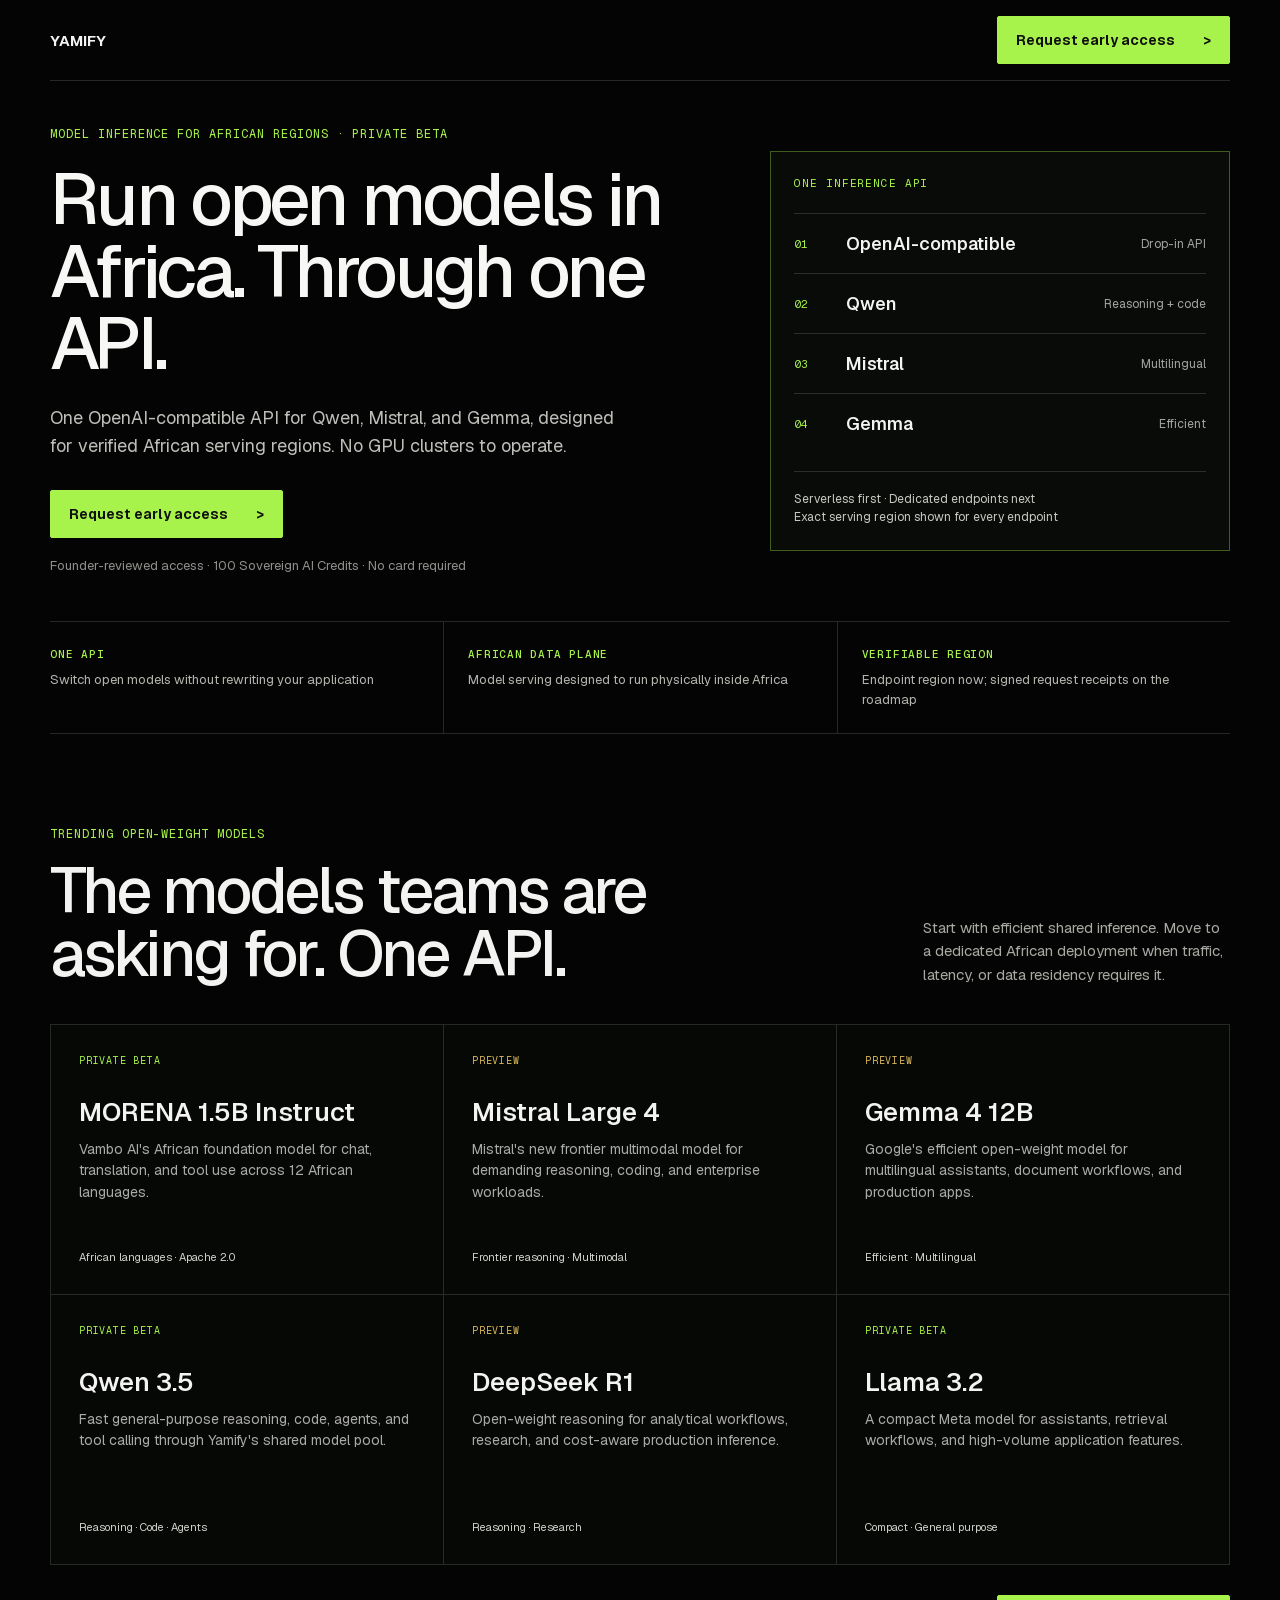
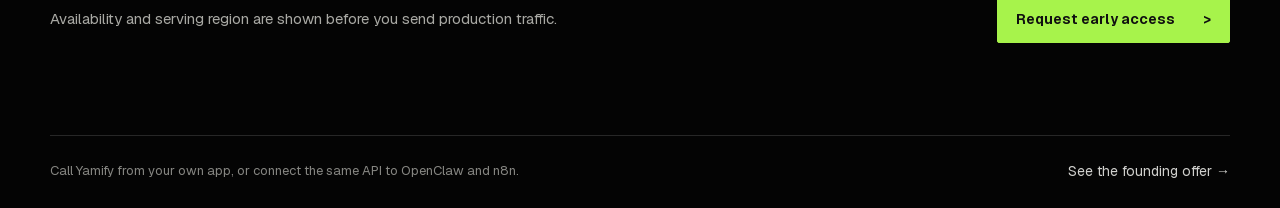
==== commit 81330e8f: "Sync standby with tracker-free Yamify homepage" ====
--- a/index.html
+++ b/index.html
@@ -1 +1 @@
-<!DOCTYPE html><!--1791800089609--><html lang="en"><head><meta charSet="utf-8"/><meta name="viewport" content="width=device-width, initial-scale=1"/><link rel="preload" href="/_next/static/media/22a5144ee8d83bca-s.p.woff2" as="font" crossorigin="" type="font/woff2"/><link rel="preload" href="/_next/static/media/7d4881bb7e1bf84d-s.p.woff2" as="font" crossorigin="" type="font/woff2"/><link rel="stylesheet" href="/_next/static/css/9f4e80a82cb82f42.css" data-precedence="next"/><link rel="stylesheet" href="/_next/static/css/67316ac7d186ddf4.css" data-precedence="next"/><link rel="stylesheet" href="/_next/static/css/53d15cfbc47c439b.css" data-precedence="next"/><link rel="preload" as="script" fetchPriority="low" href="/_next/static/chunks/webpack-b8361fdf6dc4ae54.js"/><script src="/_next/static/chunks/d55f537d-af77fc10423cd0c9.js" async=""></script><script src="/_next/static/chunks/2610-359e4e9bc35799af.js" async=""></script><script src="/_next/static/chunks/main-app-e351afcef02dc056.js" async=""></script><script src="/_next/static/chunks/6656-40b7f4fedeeb7463.js" async=""></script><script src="/_next/static/chunks/app/page-e49ae7660c08aa58.js" async=""></script><script src="/_next/static/chunks/920d5494-3319227e1119014e.js" async=""></script><script src="/_next/static/chunks/7565-24d479fa8d2172ca.js" async=""></script><script src="/_next/static/chunks/3565-cbda2198eeaf2201.js" async=""></script><script src="/_next/static/chunks/9028-7d41691cd72966fe.js" async=""></script><script src="/_next/static/chunks/1355-f3aae6646825be72.js" async=""></script><script src="/_next/static/chunks/app/layout-9a00714bc1da5772.js" async=""></script><script src="https://clerk.yamify.co/npm/@clerk/clerk-js@5/dist/clerk.browser.js" data-clerk-js-script="true" async="" crossorigin="anonymous" data-clerk-publishable-key="pk_live_Y2xlcmsueWFtaWZ5LmNvJA" data-clerk-domain="clerk.yamify.co"></script><link rel="preload" href="https://www.googletagmanager.com/gtag/js?id=G-MQG80WZVFF" as="script"/><link rel="preload" href="//js-eu1.hs-scripts.com/146340379.js" as="script"/><meta name="next-size-adjust" content=""/><title>Yamify | OpenAI-compatible inference for African regions</title><meta name="description" content="One OpenAI-compatible API for Qwen, Mistral, and Gemma, designed for verified African serving regions. Join the Yamify private beta."/><meta name="keywords" content="Yamify,serverless AI inference,Africa AI infrastructure,emerging markets AI,private beta"/><link rel="canonical" href="https://www.yamify.co/"/><meta property="og:title" content="Yamify | OpenAI-compatible inference for African regions"/><meta property="og:description" content="One OpenAI-compatible API for Qwen, Mistral, and Gemma, designed for verified African serving regions. Join the Yamify private beta."/><meta property="og:url" content="https://yamify.co"/><meta property="og:site_name" content="Yamify"/><meta property="og:locale" content="en_US"/><meta property="og:type" content="website"/><meta name="twitter:card" content="summary_large_image"/><meta name="twitter:title" content="Yamify | OpenAI-compatible inference for African regions"/><meta name="twitter:description" content="One OpenAI-compatible API for Qwen, Mistral, and Gemma, designed for verified African serving regions. Join the Yamify private beta."/><link rel="icon" href="/favicon.ico" type="image/x-icon" sizes="32x32"/><link rel="icon" href="/favicon.ico"/><link rel="icon" href="/favicon-32x32.png" type="image/png" sizes="32x32"/><link rel="icon" href="/icon-192.png" type="image/png" sizes="192x192"/><link rel="icon" href="/icon-512.png" type="image/png" sizes="512x512"/><link rel="apple-touch-icon" href="/apple-touch-icon.png" sizes="180x180" type="image/png"/><script src="/_next/static/chunks/polyfills-42372ed130431b0a.js" noModule=""></script><meta name="robots" content="noindex,nofollow"/></head><body class="__variable_8eaea4 __variable_8c25df font-sans"><div hidden=""><!--$--><!--/$--></div><script>(self.__next_s=self.__next_s||[]).push([0,{"children":"\n                (function () {\n                  try {\n                    var root = document.documentElement;\n                    root.classList.add(\"dark\");\n                    root.dataset.theme = \"dark\";\n                    root.dataset.themePreference = \"dark\";\n                    try { localStorage.setItem(\"yamify_theme\", \"dark\"); } catch (e) {}\n                  } catch (e) {}\n                })();\n              ","id":"theme-init"}])</script><noscript><iframe src="https://www.googletagmanager.com/ns.html?id=GTM-WL9HFFB7" height="0" width="0" style="display:none;visibility:hidden"></iframe></noscript><main class="yamify-stealth-home stealth-home_page__ax_D2"><style>body:has(.yamify-stealth-home) .yamify-whatsapp-float{display:none}</style><header class="stealth-home_header__IA_jc"><a class="stealth-home_wordmark__qhOIy" aria-label="Yamify home" href="/">YAMIFY</a><nav class="stealth-home_nav__SqSqI" aria-label="Primary navigation"><button type="button" class="stealth-home_primaryAction__E_vr0">Request early access<span aria-hidden="true">&gt;</span></button></nav></header><section class="stealth-home_hero__zQ7Mt" aria-labelledby="stealth-title"><div class="stealth-home_copy__e8kOl"><p class="stealth-home_eyebrow__I7_2I">Model inference for African regions · Private beta</p><h1 id="stealth-title">Run open models in Africa. Through one API.</h1><p class="stealth-home_intro__dqSDG">One OpenAI-compatible API for Qwen, Mistral, and Gemma, designed for verified African serving regions. No GPU clusters to operate.</p><div class="stealth-home_actions__EWrHt"><button type="button" class="stealth-home_primaryAction__E_vr0">Request early access<span aria-hidden="true">&gt;</span></button></div><p class="stealth-home_note__JRX3w">Founder-reviewed access · 100 Sovereign AI Credits · No card required</p></div><aside class="stealth-home_stackCard__H_hFj" aria-label="Yamify inference for African regions"><p class="stealth-home_stackLabel__mNNqD">One inference API</p><div class="stealth-home_stackItem__N9HhR"><span>01</span><strong>OpenAI-compatible</strong><small>Drop-in API</small></div><div class="stealth-home_stackItem__N9HhR"><span>02</span><strong>Qwen</strong><small>Reasoning + code</small></div><div class="stealth-home_stackItem__N9HhR"><span>03</span><strong>Mistral</strong><small>Multilingual</small></div><div class="stealth-home_stackItem__N9HhR"><span>04</span><strong>Gemma</strong><small>Efficient</small></div><div class="stealth-home_models__Ie5bS">Serverless first · Dedicated endpoints next<br/>Exact serving region shown for every endpoint</div></aside></section><section class="stealth-home_proof__Y_q5v" aria-label="Yamify platform principles"><p><strong>One API</strong><span>Switch open models without rewriting your application</span></p><p><strong>African data plane</strong><span>Model serving designed to run physically inside Africa</span></p><p><strong>Verifiable region</strong><span>Endpoint region now; signed request receipts on the roadmap</span></p></section><footer class="stealth-home_footer__KmSU_"><p>Call Yamify from your own app, or connect the same API to OpenClaw and n8n.</p><a class="stealth-home_emailLink__72EfX" href="/early-access">See the founding offer →</a></footer></main><!--$--><!--/$--><section aria-label="Notifications alt+T" tabindex="-1" aria-live="polite" aria-relevant="additions text" aria-atomic="false"></section><script src="/_next/static/chunks/webpack-b8361fdf6dc4ae54.js" id="_R_" async=""></script><script>(self.__next_f=self.__next_f||[]).push([0])</script><script>self.__next_f.push([1,"1:\"$Sreact.fragment\"\n3:I[86656,[\"6656\",\"static/chunks/6656-40b7f4fedeeb7463.js\",\"8974\",\"static/chunks/app/page-e49ae7660c08aa58.js\"],\"\"]\n4:I[49551,[\"6656\",\"static/chunks/6656-40b7f4fedeeb7463.js\",\"8974\",\"static/chunks/app/page-e49ae7660c08aa58.js\"],\"default\"]\n5:I[31664,[],\"OutletBoundary\"]\n7:I[80265,[],\"AsyncMetadataOutlet\"]\n9:I[31664,[],\"ViewportBoundary\"]\nb:I[31664,[],\"MetadataBoundary\"]\nc:\"$Sreact.suspense\"\ne:I[39535,[],\"\"]\n:HL[\"/_next/static/media/22a5144ee8d83bca-s.p.woff2\",\"font\",{\"crossOrigin\":\"\",\"type\":\"font/woff2\"}]\n:HL[\"/_next/static/media/7d4881bb7e1bf84d-s.p.woff2\",\"font\",{\"crossOrigin\":\"\",\"type\":\"font/woff2\"}]\n:HL[\"/_next/static/css/9f4e80a82cb82f42.css\",\"style\"]\n:HL[\"/_next/static/css/67316ac7d186ddf4.css\",\"style\"]\n:HL[\"/_next/static/css/53d15cfbc47c439b.css\",\"style\"]\n"])</script><script>self.__next_f.push([1,"0:{\"P\":null,\"b\":\"1791800089609\",\"p\":\"\",\"c\":[\"\",\"\"],\"i\":false,\"f\":[[[\"\",{\"children\":[\"__PAGE__\",{}]},\"$undefined\",\"$undefined\",true],[\"\",[\"$\",\"$1\",\"c\",{\"children\":[[[\"$\",\"link\",\"0\",{\"rel\":\"stylesheet\",\"href\":\"/_next/static/css/9f4e80a82cb82f42.css\",\"precedence\":\"next\",\"crossOrigin\":\"$undefined\",\"nonce\":\"$undefined\"}],[\"$\",\"link\",\"1\",{\"rel\":\"stylesheet\",\"href\":\"/_next/static/css/67316ac7d186ddf4.css\",\"precedence\":\"next\",\"crossOrigin\":\"$undefined\",\"nonce\":\"$undefined\"}]],\"$L2\"]}],{\"children\":[\"__PAGE__\",[\"$\",\"$1\",\"c\",{\"children\":[[\"$\",\"main\",null,{\"className\":\"yamify-stealth-home stealth-home_page__ax_D2\",\"children\":[[\"$\",\"style\",null,{\"dangerouslySetInnerHTML\":{\"__html\":\"body:has(.yamify-stealth-home) .yamify-whatsapp-float{display:none}\"}}],[\"$\",\"header\",null,{\"className\":\"stealth-home_header__IA_jc\",\"children\":[[\"$\",\"$L3\",null,{\"href\":\"/\",\"className\":\"stealth-home_wordmark__qhOIy\",\"aria-label\":\"Yamify home\",\"children\":\"YAMIFY\"}],[\"$\",\"nav\",null,{\"className\":\"stealth-home_nav__SqSqI\",\"aria-label\":\"Primary navigation\",\"children\":[\"$\",\"$L4\",null,{}]}]]}],[\"$\",\"section\",null,{\"className\":\"stealth-home_hero__zQ7Mt\",\"aria-labelledby\":\"stealth-title\",\"children\":[[\"$\",\"div\",null,{\"className\":\"stealth-home_copy__e8kOl\",\"children\":[[\"$\",\"p\",null,{\"className\":\"stealth-home_eyebrow__I7_2I\",\"children\":\"Model inference for African regions · Private beta\"}],[\"$\",\"h1\",null,{\"id\":\"stealth-title\",\"children\":\"Run open models in Africa. Through one API.\"}],[\"$\",\"p\",null,{\"className\":\"stealth-home_intro__dqSDG\",\"children\":\"One OpenAI-compatible API for Qwen, Mistral, and Gemma, designed for verified African serving regions. No GPU clusters to operate.\"}],[\"$\",\"div\",null,{\"className\":\"stealth-home_actions__EWrHt\",\"children\":[\"$\",\"$L4\",null,{}]}],[\"$\",\"p\",null,{\"className\":\"stealth-home_note__JRX3w\",\"children\":\"Founder-reviewed access · 100 Sovereign AI Credits · No card required\"}]]}],[\"$\",\"aside\",null,{\"className\":\"stealth-home_stackCard__H_hFj\",\"aria-label\":\"Yamify inference for African regions\",\"children\":[[\"$\",\"p\",null,{\"className\":\"stealth-home_stackLabel__mNNqD\",\"children\":\"One inference API\"}],[\"$\",\"div\",null,{\"className\":\"stealth-home_stackItem__N9HhR\",\"children\":[[\"$\",\"span\",null,{\"children\":\"01\"}],[\"$\",\"strong\",null,{\"children\":\"OpenAI-compatible\"}],[\"$\",\"small\",null,{\"children\":\"Drop-in API\"}]]}],[\"$\",\"div\",null,{\"className\":\"stealth-home_stackItem__N9HhR\",\"children\":[[\"$\",\"span\",null,{\"children\":\"02\"}],[\"$\",\"strong\",null,{\"children\":\"Qwen\"}],[\"$\",\"small\",null,{\"children\":\"Reasoning + code\"}]]}],[\"$\",\"div\",null,{\"className\":\"stealth-home_stackItem__N9HhR\",\"children\":[[\"$\",\"span\",null,{\"children\":\"03\"}],[\"$\",\"strong\",null,{\"children\":\"Mistral\"}],[\"$\",\"small\",null,{\"children\":\"Multilingual\"}]]}],[\"$\",\"div\",null,{\"className\":\"stealth-home_stackItem__N9HhR\",\"children\":[[\"$\",\"span\",null,{\"children\":\"04\"}],[\"$\",\"strong\",null,{\"children\":\"Gemma\"}],[\"$\",\"small\",null,{\"children\":\"Efficient\"}]]}],[\"$\",\"div\",null,{\"className\":\"stealth-home_models__Ie5bS\",\"children\":[\"Serverless first · Dedicated endpoints next\",[\"$\",\"br\",null,{}],\"Exact serving region shown for every endpoint\"]}]]}]]}],[\"$\",\"section\",null,{\"className\":\"stealth-home_proof__Y_q5v\",\"aria-label\":\"Yamify platform principles\",\"children\":[[\"$\",\"p\",null,{\"children\":[[\"$\",\"strong\",null,{\"children\":\"One API\"}],[\"$\",\"span\",null,{\"children\":\"Switch open models without rewriting your application\"}]]}],[\"$\",\"p\",null,{\"children\":[[\"$\",\"strong\",null,{\"children\":\"African data plane\"}],[\"$\",\"span\",null,{\"children\":\"Model serving designed to run physically inside Africa\"}]]}],[\"$\",\"p\",null,{\"children\":[[\"$\",\"strong\",null,{\"children\":\"Verifiable region\"}],[\"$\",\"span\",null,{\"children\":\"Endpoint region now; signed request receipts on the roadmap\"}]]}]]}],[\"$\",\"footer\",null,{\"className\":\"stealth-home_footer__KmSU_\",\"children\":[[\"$\",\"p\",null,{\"children\":\"Call Yamify from your own app, or connect the same API to OpenClaw and n8n.\"}],[\"$\",\"$L3\",null,{\"href\":\"/early-access\",\"className\":\"stealth-home_emailLink__72EfX\",\"children\":\"See the founding offer →\"}]]}]]}],[[\"$\",\"link\",\"0\",{\"rel\":\"stylesheet\",\"href\":\"/_next/static/css/53d15cfbc47c439b.css\",\"precedence\":\"next\",\"crossOrigin\":\"$undefined\",\"nonce\":\"$undefined\"}]],[\"$\",\"$L5\",null,{\"children\":[\"$L6\",[\"$\",\"$L7\",null,{\"promise\":\"$@8\"}]]}]]}],{},null,false]},null,false],[\"$\",\"$1\",\"h\",{\"children\":[null,[[\"$\",\"$L9\",null,{\"children\":\"$La\"}],[\"$\",\"meta\",null,{\"name\":\"next-size-adjust\",\"content\":\"\"}]],[\"$\",\"$Lb\",null,{\"children\":[\"$\",\"div\",null,{\"hidden\":true,\"children\":[\"$\",\"$c\",null,{\"fallback\":null,\"children\":\"$Ld\"}]}]}]]}],false]],\"m\":\"$undefined\",\"G\":[\"$e\",[]],\"s\":false,\"S\":true}\n"])</script><script>self.__next_f.push([1,"f:I[61956,[\"4990\",\"static/chunks/920d5494-3319227e1119014e.js\",\"7565\",\"static/chunks/7565-24d479fa8d2172ca.js\",\"3565\",\"static/chunks/3565-cbda2198eeaf2201.js\",\"9028\",\"static/chunks/9028-7d41691cd72966fe.js\",\"1355\",\"static/chunks/1355-f3aae6646825be72.js\",\"7177\",\"static/chunks/app/layout-9a00714bc1da5772.js\"],\"ClientClerkProvider\"]\n10:I[69565,[\"4990\",\"static/chunks/920d5494-3319227e1119014e.js\",\"7565\",\"static/chunks/7565-24d479fa8d2172ca.js\",\"3565\",\"static/chunks/3565-cbda2198eeaf2201.js\",\"9028\",\"static/chunks/9028-7d41691cd72966fe.js\",\"1355\",\"static/chunks/1355-f3aae6646825be72.js\",\"7177\",\"static/chunks/app/layout-9a00714bc1da5772.js\"],\"\"]\n11:I[3233,[\"4990\",\"static/chunks/920d5494-3319227e1119014e.js\",\"7565\",\"static/chunks/7565-24d479fa8d2172ca.js\",\"3565\",\"static/chunks/3565-cbda2198eeaf2201.js\",\"9028\",\"static/chunks/9028-7d41691cd72966fe.js\",\"1355\",\"static/chunks/1355-f3aae6646825be72.js\",\"7177\",\"static/chunks/app/layout-9a00714bc1da5772.js\"],\"default\"]\n12:I[74557,[\"4990\",\"static/chunks/920d5494-3319227e1119014e.js\",\"7565\",\"static/chunks/7565-24d479fa8d2172ca.js\",\"3565\",\"static/chunks/3565-cbda2198eeaf2201.js\",\"9028\",\"static/chunks/9028-7d41691cd72966fe.js\",\"1355\",\"static/chunks/1355-f3aae6646825be72.js\",\"7177\",\"static/chunks/app/layout-9a00714bc1da5772.js\"],\"default\"]\n13:I[58845,[\"4990\",\"static/chunks/920d5494-3319227e1119014e.js\",\"7565\",\"static/chunks/7565-24d479fa8d2172ca.js\",\"3565\",\"static/chunks/3565-cbda2198eeaf2201.js\",\"9028\",\"static/chunks/9028-7d41691cd72966fe.js\",\"1355\",\"static/chunks/1355-f3aae6646825be72.js\",\"7177\",\"static/chunks/app/layout-9a00714bc1da5772.js\"],\"default\"]\n14:I[26349,[\"4990\",\"static/chunks/920d5494-3319227e1119014e.js\",\"7565\",\"static/chunks/7565-24d479fa8d2172ca.js\",\"3565\",\"static/chunks/3565-cbda2198eeaf2201.js\",\"9028\",\"static/chunks/9028-7d41691cd72966fe.js\",\"1355\",\"static/chunks/1355-f3aae6646825be72.js\",\"7177\",\"static/chunks/app/layout-9a00714bc1da5772.js\"],\"default\"]\n15:I[50797,[],\"\"]\n16:I[85305,[],\"\"]\n17:I[93215,[\"4990\",\"static/chunks/920d5494-3319227e1119014e.js\",\"7565\",\"stati"])</script><script>self.__next_f.push([1,"c/chunks/7565-24d479fa8d2172ca.js\",\"3565\",\"static/chunks/3565-cbda2198eeaf2201.js\",\"9028\",\"static/chunks/9028-7d41691cd72966fe.js\",\"1355\",\"static/chunks/1355-f3aae6646825be72.js\",\"7177\",\"static/chunks/app/layout-9a00714bc1da5772.js\"],\"default\"]\n18:I[30969,[\"4990\",\"static/chunks/920d5494-3319227e1119014e.js\",\"7565\",\"static/chunks/7565-24d479fa8d2172ca.js\",\"3565\",\"static/chunks/3565-cbda2198eeaf2201.js\",\"9028\",\"static/chunks/9028-7d41691cd72966fe.js\",\"1355\",\"static/chunks/1355-f3aae6646825be72.js\",\"7177\",\"static/chunks/app/layout-9a00714bc1da5772.js\"],\"Toaster\"]\n"])</script><script>self.__next_f.push([1,"2:[\"$\",\"$Lf\",null,{\"publishableKey\":\"pk_live_Y2xlcmsueWFtaWZ5LmNvJA\",\"clerkJSUrl\":\"$undefined\",\"clerkJSVersion\":\"$undefined\",\"proxyUrl\":\"\",\"domain\":\"clerk.yamify.co\",\"isSatellite\":false,\"signInUrl\":\"/auth/sign-in\",\"signUpUrl\":\"/auth/sign-up\",\"signInForceRedirectUrl\":\"/dashboard/after-login\",\"signUpForceRedirectUrl\":\"/dashboard/after-login\",\"signInFallbackRedirectUrl\":\"/dashboard/after-login\",\"signUpFallbackRedirectUrl\":\"/dashboard/after-login\",\"afterSignInUrl\":\"\",\"afterSignUpUrl\":\"\",\"newSubscriptionRedirectUrl\":\"\",\"telemetry\":{\"disabled\":false,\"debug\":false},\"sdkMetadata\":{\"name\":\"@clerk/nextjs\",\"version\":\"6.24.0\",\"environment\":\"production\"},\"nonce\":\"\",\"initialState\":null,\"children\":[\"$\",\"html\",null,{\"lang\":\"en\",\"suppressHydrationWarning\":true,\"children\":[\"$\",\"body\",null,{\"className\":\"__variable_8eaea4 __variable_8c25df font-sans\",\"children\":[[\"$\",\"$L10\",null,{\"id\":\"theme-init\",\"strategy\":\"beforeInteractive\",\"children\":\"\\n                (function () {\\n                  try {\\n                    var root = document.documentElement;\\n                    root.classList.add(\\\"dark\\\");\\n                    root.dataset.theme = \\\"dark\\\";\\n                    root.dataset.themePreference = \\\"dark\\\";\\n                    try { localStorage.setItem(\\\"yamify_theme\\\", \\\"dark\\\"); } catch (e) {}\\n                  } catch (e) {}\\n                })();\\n              \"}],[\"$\",\"$L10\",null,{\"id\":\"gtm-script\",\"strategy\":\"afterInteractive\",\"children\":\"\\n                (function(w,d,s,l,i){\\n                  w[l]=w[l]||[];\\n                  w[l].push({'gtm.start': new Date().getTime(),event:'gtm.js'});\\n                  var f=d.getElementsByTagName(s)[0],\\n                      j=d.createElement(s),\\n                      dl=l!='dataLayer'?'\u0026l='+l:'';\\n                  j.async=true;\\n                  j.src='https://www.googletagmanager.com/gtm.js?id='+i+dl;\\n                  f.parentNode.insertBefore(j,f);\\n                })(window,document,'script','dataLayer','GTM-WL9HFFB7');\\n              \"}],[\"$\",\"noscript\",null,{\"children\":[\"$\",\"iframe\",null,{\"src\":\"https://www.googletagmanager.com/ns.html?id=GTM-WL9HFFB7\",\"height\":\"0\",\"width\":\"0\",\"style\":{\"display\":\"none\",\"visibility\":\"hidden\"}}]}],[\"$\",\"$L11\",null,{}],[\"$\",\"$L12\",null,{}],[\"$\",\"$L13\",null,{}],[\"$\",\"$L14\",null,{}],[\"$\",\"$L15\",null,{\"parallelRouterKey\":\"children\",\"error\":\"$undefined\",\"errorStyles\":\"$undefined\",\"errorScripts\":\"$undefined\",\"template\":[\"$\",\"$L16\",null,{}],\"templateStyles\":\"$undefined\",\"templateScripts\":\"$undefined\",\"notFound\":[[[\"$\",\"title\",null,{\"children\":\"404: This page could not be found.\"}],[\"$\",\"div\",null,{\"style\":{\"fontFamily\":\"system-ui,\\\"Segoe UI\\\",Roboto,Helvetica,Arial,sans-serif,\\\"Apple Color Emoji\\\",\\\"Segoe UI Emoji\\\"\",\"height\":\"100vh\",\"textAlign\":\"center\",\"display\":\"flex\",\"flexDirection\":\"column\",\"alignItems\":\"center\",\"justifyContent\":\"center\"},\"children\":[\"$\",\"div\",null,{\"children\":[[\"$\",\"style\",null,{\"dangerouslySetInnerHTML\":{\"__html\":\"body{color:#000;background:#fff;margin:0}.next-error-h1{border-right:1px solid rgba(0,0,0,.3)}@media (prefers-color-scheme:dark){body{color:#fff;background:#000}.next-error-h1{border-right:1px solid rgba(255,255,255,.3)}}\"}}],[\"$\",\"h1\",null,{\"className\":\"next-error-h1\",\"style\":{\"display\":\"inline-block\",\"margin\":\"0 20px 0 0\",\"padding\":\"0 23px 0 0\",\"fontSize\":24,\"fontWeight\":500,\"verticalAlign\":\"top\",\"lineHeight\":\"49px\"},\"children\":404}],[\"$\",\"div\",null,{\"style\":{\"display\":\"inline-block\"},\"children\":[\"$\",\"h2\",null,{\"style\":{\"fontSize\":14,\"fontWeight\":400,\"lineHeight\":\"49px\",\"margin\":0},\"children\":\"This page could not be found.\"}]}]]}]}]],[]],\"forbidden\":\"$undefined\",\"unauthorized\":\"$undefined\"}],[\"$\",\"$L17\",null,{}],[\"$\",\"$L18\",null,{\"position\":\"top-right\",\"richColors\":true,\"closeButton\":true,\"toastOptions\":{\"duration\":4500}}],[\"$\",\"$L10\",null,{\"id\":\"hs-script-loader\",\"async\":true,\"defer\":true,\"src\":\"//js-eu1.hs-scripts.com/146340379.js\"}]]}]}]}]\n"])</script><script>self.__next_f.push([1,"a:[[\"$\",\"meta\",\"0\",{\"charSet\":\"utf-8\"}],[\"$\",\"meta\",\"1\",{\"name\":\"viewport\",\"content\":\"width=device-width, initial-scale=1\"}]]\n6:null\n"])</script><script>self.__next_f.push([1,"19:I[75913,[],\"IconMark\"]\n"])</script><script>self.__next_f.push([1,"8:{\"metadata\":[[\"$\",\"title\",\"0\",{\"children\":\"Yamify | OpenAI-compatible inference for African regions\"}],[\"$\",\"meta\",\"1\",{\"name\":\"description\",\"content\":\"One OpenAI-compatible API for Qwen, Mistral, and Gemma, designed for verified African serving regions. Join the Yamify private beta.\"}],[\"$\",\"meta\",\"2\",{\"name\":\"keywords\",\"content\":\"Yamify,serverless AI inference,Africa AI infrastructure,emerging markets AI,private beta\"}],[\"$\",\"link\",\"3\",{\"rel\":\"canonical\",\"href\":\"https://yamify.co\"}],[\"$\",\"meta\",\"4\",{\"property\":\"og:title\",\"content\":\"Yamify | OpenAI-compatible inference for African regions\"}],[\"$\",\"meta\",\"5\",{\"property\":\"og:description\",\"content\":\"One OpenAI-compatible API for Qwen, Mistral, and Gemma, designed for verified African serving regions. Join the Yamify private beta.\"}],[\"$\",\"meta\",\"6\",{\"property\":\"og:url\",\"content\":\"https://yamify.co\"}],[\"$\",\"meta\",\"7\",{\"property\":\"og:site_name\",\"content\":\"Yamify\"}],[\"$\",\"meta\",\"8\",{\"property\":\"og:locale\",\"content\":\"en_US\"}],[\"$\",\"meta\",\"9\",{\"property\":\"og:type\",\"content\":\"website\"}],[\"$\",\"meta\",\"10\",{\"name\":\"twitter:card\",\"content\":\"summary_large_image\"}],[\"$\",\"meta\",\"11\",{\"name\":\"twitter:title\",\"content\":\"Yamify | OpenAI-compatible inference for African regions\"}],[\"$\",\"meta\",\"12\",{\"name\":\"twitter:description\",\"content\":\"One OpenAI-compatible API for Qwen, Mistral, and Gemma, designed for verified African serving regions. Join the Yamify private beta.\"}],[\"$\",\"link\",\"13\",{\"rel\":\"icon\",\"href\":\"/favicon.ico\",\"type\":\"image/x-icon\",\"sizes\":\"32x32\"}],[\"$\",\"link\",\"14\",{\"rel\":\"icon\",\"href\":\"/favicon.ico\"}],[\"$\",\"link\",\"15\",{\"rel\":\"icon\",\"href\":\"/favicon-32x32.png\",\"type\":\"image/png\",\"sizes\":\"32x32\"}],[\"$\",\"link\",\"16\",{\"rel\":\"icon\",\"href\":\"/icon-192.png\",\"type\":\"image/png\",\"sizes\":\"192x192\"}],[\"$\",\"link\",\"17\",{\"rel\":\"icon\",\"href\":\"/icon-512.png\",\"type\":\"image/png\",\"sizes\":\"512x512\"}],[\"$\",\"link\",\"18\",{\"rel\":\"apple-touch-icon\",\"href\":\"/apple-touch-icon.png\",\"sizes\":\"180x180\",\"type\":\"image/png\"}],[\"$\",\"$L19\",\"19\",{}]],\"error\":null,\"digest\":\"$undefined\"}\n"])</script><script>self.__next_f.push([1,"d:\"$8:metadata\"\n"])</script></body></html>+<!DOCTYPE html><!--1791956650058--><html lang="en"><head><meta charSet="utf-8"/><meta name="viewport" content="width=device-width, initial-scale=1"/><link rel="preload" href="/_next/static/media/22a5144ee8d83bca-s.p.woff2" as="font" crossorigin="" type="font/woff2"/><link rel="preload" href="/_next/static/media/7d4881bb7e1bf84d-s.p.woff2" as="font" crossorigin="" type="font/woff2"/><link rel="stylesheet" href="/_next/static/css/15730e9f7c5c55ef.css" data-precedence="next"/><link rel="stylesheet" href="/_next/static/css/770645a42de2b248.css" data-precedence="next"/><link rel="stylesheet" href="/_next/static/css/ae8f82815fbc89ca.css" data-precedence="next"/><link rel="stylesheet" href="/_next/static/css/71ec974341ccc758.css" data-precedence="next"/><link rel="preload" as="script" fetchPriority="low" href="/_next/static/chunks/webpack-792669230f93f238.js"/><script src="/_next/static/chunks/4bd1b696-182b6b13bdad92e3.js" async=""></script><script src="/_next/static/chunks/1255-1ff0f0eaaef27c27.js" async=""></script><script src="/_next/static/chunks/main-app-2e001edca70b3242.js" async=""></script><script src="/_next/static/chunks/2619-04bc32f026a0d946.js" async=""></script><script src="/_next/static/chunks/app/page-35e54a6b655767f5.js" async=""></script><script src="/_next/static/chunks/4114-7371391130cc2d6d.js" async=""></script><script src="/_next/static/chunks/5203-31a7e61d5dcc946f.js" async=""></script><script src="/_next/static/chunks/8079-e3dbb395b40513da.js" async=""></script><script src="/_next/static/chunks/app/layout-bad1b4cd45a81dde.js" async=""></script><script src="https://clerk.yamify.co/npm/@clerk/clerk-js@5/dist/clerk.browser.js" data-clerk-js-script="true" async="" crossorigin="anonymous" data-clerk-publishable-key="pk_live_Y2xlcmsueWFtaWZ5LmNvJA" data-clerk-domain="clerk.yamify.co"></script><link rel="preload" href="https://www.googletagmanager.com/gtag/js?id=G-MQG80WZVFF" as="script"/><link rel="preload" href="//js-eu1.hs-scripts.com/146340379.js" as="script"/><meta name="next-size-adjust" content=""/><title>Yamify | OpenAI-compatible inference for African regions</title><meta name="description" content="One OpenAI-compatible API for Qwen, Mistral, Gemma, DeepSeek, Llama, and Vambo AI&#x27;s MORENA, designed for verified African serving regions."/><meta name="keywords" content="Yamify,serverless AI inference,Africa AI infrastructure,Vambo AI MORENA,Mistral Large 4,Gemma 4,open-weight models Africa,emerging markets AI,private beta"/><link rel="canonical" href="https://www.yamify.co/"/><meta property="og:title" content="Yamify | OpenAI-compatible inference for African regions"/><meta property="og:description" content="One OpenAI-compatible API for Qwen, Mistral, Gemma, DeepSeek, Llama, and Vambo AI&#x27;s MORENA, designed for verified African serving regions."/><meta property="og:url" content="https://yamify.co"/><meta property="og:site_name" content="Yamify"/><meta property="og:locale" content="en_US"/><meta property="og:type" content="website"/><meta name="twitter:card" content="summary_large_image"/><meta name="twitter:title" content="Yamify | OpenAI-compatible inference for African regions"/><meta name="twitter:description" content="One OpenAI-compatible API for Qwen, Mistral, Gemma, DeepSeek, Llama, and Vambo AI&#x27;s MORENA, designed for verified African serving regions."/><link rel="icon" href="/favicon.ico" type="image/x-icon" sizes="32x32"/><link rel="icon" href="/favicon.ico"/><link rel="icon" href="/favicon-32x32.png" type="image/png" sizes="32x32"/><link rel="icon" href="/icon-192.png" type="image/png" sizes="192x192"/><link rel="icon" href="/icon-512.png" type="image/png" sizes="512x512"/><link rel="apple-touch-icon" href="/apple-touch-icon.png" sizes="180x180" type="image/png"/><script src="/_next/static/chunks/polyfills-42372ed130431b0a.js" noModule=""></script><meta name="robots" content="noindex,nofollow"/></head><body class="__variable_8eaea4 __variable_8c25df font-sans"><div hidden=""><!--$--><!--/$--></div><script>(self.__next_s=self.__next_s||[]).push([0,{"children":"\n                (function () {\n                  try {\n                    var root = document.documentElement;\n                    root.classList.add(\"dark\");\n                    root.dataset.theme = \"dark\";\n                    root.dataset.themePreference = \"dark\";\n                    try { localStorage.setItem(\"yamify_theme\", \"dark\"); } catch (e) {}\n                  } catch (e) {}\n                })();\n              ","id":"theme-init"}])</script><noscript><iframe src="https://www.googletagmanager.com/ns.html?id=GTM-WL9HFFB7" height="0" width="0" style="display:none;visibility:hidden"></iframe></noscript><main class="yamify-stealth-home stealth-home_page__ax_D2"><style>body:has(.yamify-stealth-home) .yamify-whatsapp-float{display:none}</style><header class="stealth-home_header__IA_jc"><a class="stealth-home_wordmark__qhOIy" aria-label="Yamify home" href="/">YAMIFY</a><nav class="stealth-home_nav__SqSqI" aria-label="Primary navigation"><button type="button" class="stealth-home_primaryAction__E_vr0">Request early access<span aria-hidden="true">&gt;</span></button></nav></header><section class="stealth-home_hero__zQ7Mt" aria-labelledby="stealth-title"><div class="stealth-home_copy__e8kOl"><p class="stealth-home_eyebrow__I7_2I">Model inference for African regions · Private beta</p><h1 id="stealth-title">Run open models in Africa. Through one API.</h1><p class="stealth-home_intro__dqSDG">One OpenAI-compatible API for Qwen, Mistral, and Gemma, designed for verified African serving regions. No GPU clusters to operate.</p><div class="stealth-home_actions__EWrHt"><button type="button" class="stealth-home_primaryAction__E_vr0">Request early access<span aria-hidden="true">&gt;</span></button></div><p class="stealth-home_note__JRX3w">Founder-reviewed access · 100 Sovereign AI Credits · No card required</p></div><aside class="stealth-home_stackCard__H_hFj" aria-label="Yamify inference for African regions"><p class="stealth-home_stackLabel__mNNqD">One inference API</p><div class="stealth-home_stackItem__N9HhR"><span>01</span><strong>OpenAI-compatible</strong><small>Drop-in API</small></div><div class="stealth-home_stackItem__N9HhR"><span>02</span><strong>Qwen</strong><small>Reasoning + code</small></div><div class="stealth-home_stackItem__N9HhR"><span>03</span><strong>Mistral</strong><small>Multilingual</small></div><div class="stealth-home_stackItem__N9HhR"><span>04</span><strong>Gemma</strong><small>Efficient</small></div><div class="stealth-home_models__Ie5bS">Serverless first · Dedicated endpoints next<br/>Exact serving region shown for every endpoint</div></aside></section><section class="stealth-home_proof__Y_q5v" aria-label="Yamify platform principles"><p><strong>One API</strong><span>Switch open models without rewriting your application</span></p><p><strong>African data plane</strong><span>Model serving designed to run physically inside Africa</span></p><p><strong>Verifiable region</strong><span>Endpoint region now; signed request receipts on the roadmap</span></p></section><section class="stealth-home_catalog__MckCL" aria-labelledby="model-catalog-title"><div class="stealth-home_catalogHeading__YuAoL"><div><p class="stealth-home_eyebrow__I7_2I">Trending open-weight models</p><h2 id="model-catalog-title">The models teams are asking for. One API.</h2></div><p>Start with efficient shared inference. Move to a dedicated African deployment when traffic, latency, or data residency requires it.</p></div><div class="stealth-home_modelGrid__wnnvm"><article><span class="stealth-home_available__tv2hX">Private beta</span><h3>MORENA 1.5B Instruct</h3><p>Vambo AI&#x27;s African foundation model for chat, translation, and tool use across 12 African languages.</p><small>African languages · Apache 2.0</small></article><article><span class="stealth-home_preview__hLypC">Preview</span><h3>Mistral Large 4</h3><p>Mistral&#x27;s new frontier multimodal model for demanding reasoning, coding, and enterprise workloads.</p><small>Frontier reasoning · Multimodal</small></article><article><span class="stealth-home_preview__hLypC">Preview</span><h3>Gemma 4 12B</h3><p>Google&#x27;s efficient open-weight model for multilingual assistants, document workflows, and production apps.</p><small>Efficient · Multilingual</small></article><article><span class="stealth-home_available__tv2hX">Private beta</span><h3>Qwen 3.5</h3><p>Fast general-purpose reasoning, code, agents, and tool calling through Yamify&#x27;s shared model pool.</p><small>Reasoning · Code · Agents</small></article><article><span class="stealth-home_preview__hLypC">Preview</span><h3>DeepSeek R1</h3><p>Open-weight reasoning for analytical workflows, research, and cost-aware production inference.</p><small>Reasoning · Research</small></article><article><span class="stealth-home_available__tv2hX">Private beta</span><h3>Llama 3.2</h3><p>A compact Meta model for assistants, retrieval workflows, and high-volume application features.</p><small>Compact · General purpose</small></article></div><div class="stealth-home_catalogAction__HPBDN"><p>Availability and serving region are shown before you send production traffic.</p><button type="button" class="stealth-home_primaryAction__E_vr0">Request early access<span aria-hidden="true">&gt;</span></button></div></section><footer class="stealth-home_footer__KmSU_"><p>Call Yamify from your own app, or connect the same API to OpenClaw and n8n.</p><a class="stealth-home_emailLink__72EfX" href="/early-access">See the founding offer →</a></footer></main><!--$--><!--/$--><section aria-label="Notifications alt+T" tabindex="-1" aria-live="polite" aria-relevant="additions text" aria-atomic="false"></section><script src="/_next/static/chunks/webpack-792669230f93f238.js" id="_R_" async=""></script><script>(self.__next_f=self.__next_f||[]).push([0])</script><script>self.__next_f.push([1,"1:\"$Sreact.fragment\"\n3:I[52619,[\"2619\",\"static/chunks/2619-04bc32f026a0d946.js\",\"8974\",\"static/chunks/app/page-35e54a6b655767f5.js\"],\"\"]\n4:I[29144,[\"2619\",\"static/chunks/2619-04bc32f026a0d946.js\",\"8974\",\"static/chunks/app/page-35e54a6b655767f5.js\"],\"default\"]\n10:I[57150,[],\"\"]\n:HL[\"/_next/static/media/22a5144ee8d83bca-s.p.woff2\",\"font\",{\"crossOrigin\":\"\",\"type\":\"font/woff2\"}]\n:HL[\"/_next/static/media/7d4881bb7e1bf84d-s.p.woff2\",\"font\",{\"crossOrigin\":\"\",\"type\":\"font/woff2\"}]\n:HL[\"/_next/static/css/15730e9f7c5c55ef.css\",\"style\"]\n:HL[\"/_next/static/css/770645a42de2b248.css\",\"style\"]\n:HL[\"/_next/static/css/ae8f82815fbc89ca.css\",\"style\"]\n:HL[\"/_next/static/css/71ec974341ccc758.css\",\"style\"]\n"])</script><script>self.__next_f.push([1,"0:{\"P\":null,\"b\":\"1791956650058\",\"p\":\"\",\"c\":[\"\",\"\"],\"i\":false,\"f\":[[[\"\",{\"children\":[\"__PAGE__\",{}]},\"$undefined\",\"$undefined\",true],[\"\",[\"$\",\"$1\",\"c\",{\"children\":[[[\"$\",\"link\",\"0\",{\"rel\":\"stylesheet\",\"href\":\"/_next/static/css/15730e9f7c5c55ef.css\",\"precedence\":\"next\",\"crossOrigin\":\"$undefined\",\"nonce\":\"$undefined\"}],[\"$\",\"link\",\"1\",{\"rel\":\"stylesheet\",\"href\":\"/_next/static/css/770645a42de2b248.css\",\"precedence\":\"next\",\"crossOrigin\":\"$undefined\",\"nonce\":\"$undefined\"}],[\"$\",\"link\",\"2\",{\"rel\":\"stylesheet\",\"href\":\"/_next/static/css/ae8f82815fbc89ca.css\",\"precedence\":\"next\",\"crossOrigin\":\"$undefined\",\"nonce\":\"$undefined\"}]],\"$L2\"]}],{\"children\":[\"__PAGE__\",[\"$\",\"$1\",\"c\",{\"children\":[[\"$\",\"main\",null,{\"className\":\"yamify-stealth-home stealth-home_page__ax_D2\",\"children\":[[\"$\",\"style\",null,{\"dangerouslySetInnerHTML\":{\"__html\":\"body:has(.yamify-stealth-home) .yamify-whatsapp-float{display:none}\"}}],[\"$\",\"header\",null,{\"className\":\"stealth-home_header__IA_jc\",\"children\":[[\"$\",\"$L3\",null,{\"href\":\"/\",\"className\":\"stealth-home_wordmark__qhOIy\",\"aria-label\":\"Yamify home\",\"children\":\"YAMIFY\"}],[\"$\",\"nav\",null,{\"className\":\"stealth-home_nav__SqSqI\",\"aria-label\":\"Primary navigation\",\"children\":[\"$\",\"$L4\",null,{}]}]]}],[\"$\",\"section\",null,{\"className\":\"stealth-home_hero__zQ7Mt\",\"aria-labelledby\":\"stealth-title\",\"children\":[[\"$\",\"div\",null,{\"className\":\"stealth-home_copy__e8kOl\",\"children\":[[\"$\",\"p\",null,{\"className\":\"stealth-home_eyebrow__I7_2I\",\"children\":\"Model inference for African regions · Private beta\"}],[\"$\",\"h1\",null,{\"id\":\"stealth-title\",\"children\":\"Run open models in Africa. Through one API.\"}],[\"$\",\"p\",null,{\"className\":\"stealth-home_intro__dqSDG\",\"children\":\"One OpenAI-compatible API for Qwen, Mistral, and Gemma, designed for verified African serving regions. No GPU clusters to operate.\"}],[\"$\",\"div\",null,{\"className\":\"stealth-home_actions__EWrHt\",\"children\":[\"$\",\"$L4\",null,{}]}],[\"$\",\"p\",null,{\"className\":\"stealth-home_note__JRX3w\",\"children\":\"Founder-reviewed access · 100 Sovereign AI Credits · No card required\"}]]}],[\"$\",\"aside\",null,{\"className\":\"stealth-home_stackCard__H_hFj\",\"aria-label\":\"Yamify inference for African regions\",\"children\":[[\"$\",\"p\",null,{\"className\":\"stealth-home_stackLabel__mNNqD\",\"children\":\"One inference API\"}],[\"$\",\"div\",null,{\"className\":\"stealth-home_stackItem__N9HhR\",\"children\":[[\"$\",\"span\",null,{\"children\":\"01\"}],[\"$\",\"strong\",null,{\"children\":\"OpenAI-compatible\"}],[\"$\",\"small\",null,{\"children\":\"Drop-in API\"}]]}],[\"$\",\"div\",null,{\"className\":\"stealth-home_stackItem__N9HhR\",\"children\":[[\"$\",\"span\",null,{\"children\":\"02\"}],[\"$\",\"strong\",null,{\"children\":\"Qwen\"}],[\"$\",\"small\",null,{\"children\":\"Reasoning + code\"}]]}],[\"$\",\"div\",null,{\"className\":\"stealth-home_stackItem__N9HhR\",\"children\":[[\"$\",\"span\",null,{\"children\":\"03\"}],[\"$\",\"strong\",null,{\"children\":\"Mistral\"}],[\"$\",\"small\",null,{\"children\":\"Multilingual\"}]]}],[\"$\",\"div\",null,{\"className\":\"stealth-home_stackItem__N9HhR\",\"children\":[[\"$\",\"span\",null,{\"children\":\"04\"}],[\"$\",\"strong\",null,{\"children\":\"Gemma\"}],[\"$\",\"small\",null,{\"children\":\"Efficient\"}]]}],[\"$\",\"div\",null,{\"className\":\"stealth-home_models__Ie5bS\",\"children\":[\"Serverless first · Dedicated endpoints next\",[\"$\",\"br\",null,{}],\"Exact serving region shown for every endpoint\"]}]]}]]}],[\"$\",\"section\",null,{\"className\":\"stealth-home_proof__Y_q5v\",\"aria-label\":\"Yamify platform principles\",\"children\":[[\"$\",\"p\",null,{\"children\":[[\"$\",\"strong\",null,{\"children\":\"One API\"}],[\"$\",\"span\",null,{\"children\":\"Switch open models without rewriting your application\"}]]}],[\"$\",\"p\",null,{\"children\":[[\"$\",\"strong\",null,{\"children\":\"African data plane\"}],[\"$\",\"span\",null,{\"children\":\"Model serving designed to run physically inside Africa\"}]]}],[\"$\",\"p\",null,{\"children\":[[\"$\",\"strong\",null,{\"children\":\"Verifiable region\"}],[\"$\",\"span\",null,{\"children\":\"Endpoint region now; signed request receipts on the roadmap\"}]]}]]}],[\"$\",\"section\",null,{\"className\":\"stealth-home_catalog__MckCL\",\"aria-labelledby\":\"model-catalog-title\",\"children\":[[\"$\",\"div\",null,{\"className\":\"stealth-home_catalogHeading__YuAoL\",\"children\":[[\"$\",\"div\",null,{\"children\":[[\"$\",\"p\",null,{\"className\":\"stealth-home_eyebrow__I7_2I\",\"children\":\"Trending open-weight models\"}],[\"$\",\"h2\",null,{\"id\":\"model-catalog-title\",\"children\":\"The models teams are asking for. One API.\"}]]}],[\"$\",\"p\",null,{\"children\":\"Start with efficient shared inference. Move to a dedicated African deployment when traffic, latency, or data residency requires it.\"}]]}],[\"$\",\"div\",null,{\"className\":\"stealth-home_modelGrid__wnnvm\",\"children\":[\"$L5\",\"$L6\",\"$L7\",\"$L8\",\"$L9\",\"$La\"]}],\"$Lb\"]}],\"$Lc\"]}],[\"$Ld\"],\"$Le\"]}],{},null,false]},null,false],\"$Lf\",false]],\"m\":\"$undefined\",\"G\":[\"$10\",[]],\"s\":false,\"S\":true}\n"])</script><script>self.__next_f.push([1,"11:I[24431,[],\"OutletBoundary\"]\n13:I[15278,[],\"AsyncMetadataOutlet\"]\n15:I[24431,[],\"ViewportBoundary\"]\n17:I[24431,[],\"MetadataBoundary\"]\n18:\"$Sreact.suspense\"\n5:[\"$\",\"article\",null,{\"children\":[[\"$\",\"span\",null,{\"className\":\"stealth-home_available__tv2hX\",\"children\":\"Private beta\"}],[\"$\",\"h3\",null,{\"children\":\"MORENA 1.5B Instruct\"}],[\"$\",\"p\",null,{\"children\":\"Vambo AI's African foundation model for chat, translation, and tool use across 12 African languages.\"}],[\"$\",\"small\",null,{\"children\":\"African languages · Apache 2.0\"}]]}]\n6:[\"$\",\"article\",null,{\"children\":[[\"$\",\"span\",null,{\"className\":\"stealth-home_preview__hLypC\",\"children\":\"Preview\"}],[\"$\",\"h3\",null,{\"children\":\"Mistral Large 4\"}],[\"$\",\"p\",null,{\"children\":\"Mistral's new frontier multimodal model for demanding reasoning, coding, and enterprise workloads.\"}],[\"$\",\"small\",null,{\"children\":\"Frontier reasoning · Multimodal\"}]]}]\n7:[\"$\",\"article\",null,{\"children\":[[\"$\",\"span\",null,{\"className\":\"stealth-home_preview__hLypC\",\"children\":\"Preview\"}],[\"$\",\"h3\",null,{\"children\":\"Gemma 4 12B\"}],[\"$\",\"p\",null,{\"children\":\"Google's efficient open-weight model for multilingual assistants, document workflows, and production apps.\"}],[\"$\",\"small\",null,{\"children\":\"Efficient · Multilingual\"}]]}]\n8:[\"$\",\"article\",null,{\"children\":[[\"$\",\"span\",null,{\"className\":\"stealth-home_available__tv2hX\",\"children\":\"Private beta\"}],[\"$\",\"h3\",null,{\"children\":\"Qwen 3.5\"}],[\"$\",\"p\",null,{\"children\":\"Fast general-purpose reasoning, code, agents, and tool calling through Yamify's shared model pool.\"}],[\"$\",\"small\",null,{\"children\":\"Reasoning · Code · Agents\"}]]}]\n9:[\"$\",\"article\",null,{\"children\":[[\"$\",\"span\",null,{\"className\":\"stealth-home_preview__hLypC\",\"children\":\"Preview\"}],[\"$\",\"h3\",null,{\"children\":\"DeepSeek R1\"}],[\"$\",\"p\",null,{\"children\":\"Open-weight reasoning for analytical workflows, research, and cost-aware production inference.\"}],[\"$\",\"small\",null,{\"children\":\"Reasoning · Research\"}]]}]\na:[\"$\",\"article\",null,{\"children\":[[\"$\",\"span\",null,{\"className\":\"stealth-home_avai"])</script><script>self.__next_f.push([1,"lable__tv2hX\",\"children\":\"Private beta\"}],[\"$\",\"h3\",null,{\"children\":\"Llama 3.2\"}],[\"$\",\"p\",null,{\"children\":\"A compact Meta model for assistants, retrieval workflows, and high-volume application features.\"}],[\"$\",\"small\",null,{\"children\":\"Compact · General purpose\"}]]}]\nb:[\"$\",\"div\",null,{\"className\":\"stealth-home_catalogAction__HPBDN\",\"children\":[[\"$\",\"p\",null,{\"children\":\"Availability and serving region are shown before you send production traffic.\"}],[\"$\",\"$L4\",null,{}]]}]\nc:[\"$\",\"footer\",null,{\"className\":\"stealth-home_footer__KmSU_\",\"children\":[[\"$\",\"p\",null,{\"children\":\"Call Yamify from your own app, or connect the same API to OpenClaw and n8n.\"}],[\"$\",\"$L3\",null,{\"href\":\"/early-access\",\"className\":\"stealth-home_emailLink__72EfX\",\"children\":\"See the founding offer →\"}]]}]\nd:[\"$\",\"link\",\"0\",{\"rel\":\"stylesheet\",\"href\":\"/_next/static/css/71ec974341ccc758.css\",\"precedence\":\"next\",\"crossOrigin\":\"$undefined\",\"nonce\":\"$undefined\"}]\ne:[\"$\",\"$L11\",null,{\"children\":[\"$L12\",[\"$\",\"$L13\",null,{\"promise\":\"$@14\"}]]}]\nf:[\"$\",\"$1\",\"h\",{\"children\":[null,[[\"$\",\"$L15\",null,{\"children\":\"$L16\"}],[\"$\",\"meta\",null,{\"name\":\"next-size-adjust\",\"content\":\"\"}]],[\"$\",\"$L17\",null,{\"children\":[\"$\",\"div\",null,{\"hidden\":true,\"children\":[\"$\",\"$18\",null,{\"fallback\":null,\"children\":\"$L19\"}]}]}]]}]\n"])</script><script>self.__next_f.push([1,"1a:I[58367,[\"4114\",\"static/chunks/4114-7371391130cc2d6d.js\",\"5203\",\"static/chunks/5203-31a7e61d5dcc946f.js\",\"8079\",\"static/chunks/8079-e3dbb395b40513da.js\",\"7177\",\"static/chunks/app/layout-bad1b4cd45a81dde.js\"],\"ClientClerkProvider\"]\n1b:I[41402,[\"4114\",\"static/chunks/4114-7371391130cc2d6d.js\",\"5203\",\"static/chunks/5203-31a7e61d5dcc946f.js\",\"8079\",\"static/chunks/8079-e3dbb395b40513da.js\",\"7177\",\"static/chunks/app/layout-bad1b4cd45a81dde.js\"],\"\"]\n1c:I[79149,[\"4114\",\"static/chunks/4114-7371391130cc2d6d.js\",\"5203\",\"static/chunks/5203-31a7e61d5dcc946f.js\",\"8079\",\"static/chunks/8079-e3dbb395b40513da.js\",\"7177\",\"static/chunks/app/layout-bad1b4cd45a81dde.js\"],\"default\"]\n1d:I[24613,[\"4114\",\"static/chunks/4114-7371391130cc2d6d.js\",\"5203\",\"static/chunks/5203-31a7e61d5dcc946f.js\",\"8079\",\"static/chunks/8079-e3dbb395b40513da.js\",\"7177\",\"static/chunks/app/layout-bad1b4cd45a81dde.js\"],\"default\"]\n1e:I[9766,[],\"\"]\n1f:I[98924,[],\"\"]\n20:I[17171,[\"4114\",\"static/chunks/4114-7371391130cc2d6d.js\",\"5203\",\"static/chunks/5203-31a7e61d5dcc946f.js\",\"8079\",\"static/chunks/8079-e3dbb395b40513da.js\",\"7177\",\"static/chunks/app/layout-bad1b4cd45a81dde.js\"],\"default\"]\n21:I[18720,[\"4114\",\"static/chunks/4114-7371391130cc2d6d.js\",\"5203\",\"static/chunks/5203-31a7e61d5dcc946f.js\",\"8079\",\"static/chunks/8079-e3dbb395b40513da.js\",\"7177\",\"static/chunks/app/layout-bad1b4cd45a81dde.js\"],\"Toaster\"]\n"])</script><script>self.__next_f.push([1,"2:[\"$\",\"$L1a\",null,{\"publishableKey\":\"pk_live_Y2xlcmsueWFtaWZ5LmNvJA\",\"clerkJSUrl\":\"$undefined\",\"clerkJSVersion\":\"$undefined\",\"proxyUrl\":\"\",\"domain\":\"clerk.yamify.co\",\"isSatellite\":false,\"signInUrl\":\"/auth/sign-in\",\"signUpUrl\":\"/auth/sign-up\",\"signInForceRedirectUrl\":\"/dashboard/after-login\",\"signUpForceRedirectUrl\":\"/dashboard/after-login\",\"signInFallbackRedirectUrl\":\"/dashboard/after-login\",\"signUpFallbackRedirectUrl\":\"/dashboard/after-login\",\"afterSignInUrl\":\"\",\"afterSignUpUrl\":\"\",\"newSubscriptionRedirectUrl\":\"\",\"telemetry\":{\"disabled\":false,\"debug\":false},\"sdkMetadata\":{\"name\":\"@clerk/nextjs\",\"version\":\"6.24.0\",\"environment\":\"production\"},\"nonce\":\"\",\"initialState\":null,\"children\":[\"$\",\"html\",null,{\"lang\":\"en\",\"suppressHydrationWarning\":true,\"children\":[\"$\",\"body\",null,{\"className\":\"__variable_8eaea4 __variable_8c25df font-sans\",\"children\":[[\"$\",\"$L1b\",null,{\"id\":\"theme-init\",\"strategy\":\"beforeInteractive\",\"children\":\"\\n                (function () {\\n                  try {\\n                    var root = document.documentElement;\\n                    root.classList.add(\\\"dark\\\");\\n                    root.dataset.theme = \\\"dark\\\";\\n                    root.dataset.themePreference = \\\"dark\\\";\\n                    try { localStorage.setItem(\\\"yamify_theme\\\", \\\"dark\\\"); } catch (e) {}\\n                  } catch (e) {}\\n                })();\\n              \"}],[\"$\",\"$L1b\",null,{\"id\":\"gtm-script\",\"strategy\":\"afterInteractive\",\"children\":\"\\n                (function(w,d,s,l,i){\\n                  w[l]=w[l]||[];\\n                  w[l].push({'gtm.start': new Date().getTime(),event:'gtm.js'});\\n                  var f=d.getElementsByTagName(s)[0],\\n                      j=d.createElement(s),\\n                      dl=l!='dataLayer'?'\u0026l='+l:'';\\n                  j.async=true;\\n                  j.src='https://www.googletagmanager.com/gtm.js?id='+i+dl;\\n                  f.parentNode.insertBefore(j,f);\\n                })(window,document,'script','dataLayer','GTM-WL9HFFB7');\\n              \"}],[\"$\",\"noscript\",null,{\"children\":[\"$\",\"iframe\",null,{\"src\":\"https://www.googletagmanager.com/ns.html?id=GTM-WL9HFFB7\",\"height\":\"0\",\"width\":\"0\",\"style\":{\"display\":\"none\",\"visibility\":\"hidden\"}}]}],[\"$\",\"$L1c\",null,{}],[\"$\",\"$L1d\",null,{}],[\"$\",\"$L1e\",null,{\"parallelRouterKey\":\"children\",\"error\":\"$undefined\",\"errorStyles\":\"$undefined\",\"errorScripts\":\"$undefined\",\"template\":[\"$\",\"$L1f\",null,{}],\"templateStyles\":\"$undefined\",\"templateScripts\":\"$undefined\",\"notFound\":[[[\"$\",\"title\",null,{\"children\":\"404: This page could not be found.\"}],[\"$\",\"div\",null,{\"style\":{\"fontFamily\":\"system-ui,\\\"Segoe UI\\\",Roboto,Helvetica,Arial,sans-serif,\\\"Apple Color Emoji\\\",\\\"Segoe UI Emoji\\\"\",\"height\":\"100vh\",\"textAlign\":\"center\",\"display\":\"flex\",\"flexDirection\":\"column\",\"alignItems\":\"center\",\"justifyContent\":\"center\"},\"children\":[\"$\",\"div\",null,{\"children\":[[\"$\",\"style\",null,{\"dangerouslySetInnerHTML\":{\"__html\":\"body{color:#000;background:#fff;margin:0}.next-error-h1{border-right:1px solid rgba(0,0,0,.3)}@media (prefers-color-scheme:dark){body{color:#fff;background:#000}.next-error-h1{border-right:1px solid rgba(255,255,255,.3)}}\"}}],[\"$\",\"h1\",null,{\"className\":\"next-error-h1\",\"style\":{\"display\":\"inline-block\",\"margin\":\"0 20px 0 0\",\"padding\":\"0 23px 0 0\",\"fontSize\":24,\"fontWeight\":500,\"verticalAlign\":\"top\",\"lineHeight\":\"49px\"},\"children\":404}],[\"$\",\"div\",null,{\"style\":{\"display\":\"inline-block\"},\"children\":[\"$\",\"h2\",null,{\"style\":{\"fontSize\":14,\"fontWeight\":400,\"lineHeight\":\"49px\",\"margin\":0},\"children\":\"This page could not be found.\"}]}]]}]}]],[]],\"forbidden\":\"$undefined\",\"unauthorized\":\"$undefined\"}],[\"$\",\"$L20\",null,{}],[\"$\",\"$L21\",null,{\"position\":\"top-right\",\"richColors\":true,\"closeButton\":true,\"toastOptions\":{\"duration\":4500}}],[\"$\",\"$L1b\",null,{\"id\":\"hs-script-loader\",\"async\":true,\"defer\":true,\"src\":\"//js-eu1.hs-scripts.com/146340379.js\"}]]}]}]}]\n"])</script><script>self.__next_f.push([1,"16:[[\"$\",\"meta\",\"0\",{\"charSet\":\"utf-8\"}],[\"$\",\"meta\",\"1\",{\"name\":\"viewport\",\"content\":\"width=device-width, initial-scale=1\"}]]\n12:null\n"])</script><script>self.__next_f.push([1,"22:I[80622,[],\"IconMark\"]\n"])</script><script>self.__next_f.push([1,"14:{\"metadata\":[[\"$\",\"title\",\"0\",{\"children\":\"Yamify | OpenAI-compatible inference for African regions\"}],[\"$\",\"meta\",\"1\",{\"name\":\"description\",\"content\":\"One OpenAI-compatible API for Qwen, Mistral, Gemma, DeepSeek, Llama, and Vambo AI's MORENA, designed for verified African serving regions.\"}],[\"$\",\"meta\",\"2\",{\"name\":\"keywords\",\"content\":\"Yamify,serverless AI inference,Africa AI infrastructure,Vambo AI MORENA,Mistral Large 4,Gemma 4,open-weight models Africa,emerging markets AI,private beta\"}],[\"$\",\"link\",\"3\",{\"rel\":\"canonical\",\"href\":\"https://yamify.co\"}],[\"$\",\"meta\",\"4\",{\"property\":\"og:title\",\"content\":\"Yamify | OpenAI-compatible inference for African regions\"}],[\"$\",\"meta\",\"5\",{\"property\":\"og:description\",\"content\":\"One OpenAI-compatible API for Qwen, Mistral, Gemma, DeepSeek, Llama, and Vambo AI's MORENA, designed for verified African serving regions.\"}],[\"$\",\"meta\",\"6\",{\"property\":\"og:url\",\"content\":\"https://yamify.co\"}],[\"$\",\"meta\",\"7\",{\"property\":\"og:site_name\",\"content\":\"Yamify\"}],[\"$\",\"meta\",\"8\",{\"property\":\"og:locale\",\"content\":\"en_US\"}],[\"$\",\"meta\",\"9\",{\"property\":\"og:type\",\"content\":\"website\"}],[\"$\",\"meta\",\"10\",{\"name\":\"twitter:card\",\"content\":\"summary_large_image\"}],[\"$\",\"meta\",\"11\",{\"name\":\"twitter:title\",\"content\":\"Yamify | OpenAI-compatible inference for African regions\"}],[\"$\",\"meta\",\"12\",{\"name\":\"twitter:description\",\"content\":\"One OpenAI-compatible API for Qwen, Mistral, Gemma, DeepSeek, Llama, and Vambo AI's MORENA, designed for verified African serving regions.\"}],[\"$\",\"link\",\"13\",{\"rel\":\"icon\",\"href\":\"/favicon.ico\",\"type\":\"image/x-icon\",\"sizes\":\"32x32\"}],[\"$\",\"link\",\"14\",{\"rel\":\"icon\",\"href\":\"/favicon.ico\"}],[\"$\",\"link\",\"15\",{\"rel\":\"icon\",\"href\":\"/favicon-32x32.png\",\"type\":\"image/png\",\"sizes\":\"32x32\"}],[\"$\",\"link\",\"16\",{\"rel\":\"icon\",\"href\":\"/icon-192.png\",\"type\":\"image/png\",\"sizes\":\"192x192\"}],[\"$\",\"link\",\"17\",{\"rel\":\"icon\",\"href\":\"/icon-512.png\",\"type\":\"image/png\",\"sizes\":\"512x512\"}],[\"$\",\"link\",\"18\",{\"rel\":\"apple-touch-icon\",\"href\":\"/apple-touch-icon.png\",\"sizes\":\"180x180\",\"type\":\"image/png\"}],[\"$\",\"$L22\",\"19\",{}]],\"error\":null,\"digest\":\"$undefined\"}\n"])</script><script>self.__next_f.push([1,"19:\"$14:metadata\"\n"])</script></body></html>
--- a/_next/static/css/15730e9f7c5c55ef.css
+++ b/_next/static/css/15730e9f7c5c55ef.css
@@ -0,0 +1 @@
+@font-face{font-family:Geist;font-style:normal;font-weight:100 900;font-display:swap;src:url(/_next/static/media/f639721981034f88-s.woff2) format("woff2");unicode-range:u+0460-052f,u+1c80-1c8a,u+20b4,u+2de0-2dff,u+a640-a69f,u+fe2e-fe2f}@font-face{font-family:Geist;font-style:normal;font-weight:100 900;font-display:swap;src:url(/_next/static/media/9766a7e9e2e0ad5a-s.woff2) format("woff2");unicode-range:u+0301,u+0400-045f,u+0490-0491,u+04b0-04b1,u+2116}@font-face{font-family:Geist;font-style:normal;font-weight:100 900;font-display:swap;src:url(/_next/static/media/b66cf8e69499582a-s.woff2) format("woff2");unicode-range:u+0102-0103,u+0110-0111,u+0128-0129,u+0168-0169,u+01a0-01a1,u+01af-01b0,u+0300-0301,u+0303-0304,u+0308-0309,u+0323,u+0329,u+1ea0-1ef9,u+20ab}@font-face{font-family:Geist;font-style:normal;font-weight:100 900;font-display:swap;src:url(/_next/static/media/aa016aab0e6d1295-s.woff2) format("woff2");unicode-range:u+0100-02ba,u+02bd-02c5,u+02c7-02cc,u+02ce-02d7,u+02dd-02ff,u+0304,u+0308,u+0329,u+1d00-1dbf,u+1e00-1e9f,u+1ef2-1eff,u+2020,u+20a0-20ab,u+20ad-20c4,u+2113,u+2c60-2c7f,u+a720-a7ff}@font-face{font-family:Geist;font-style:normal;font-weight:100 900;font-display:swap;src:url(/_next/static/media/22a5144ee8d83bca-s.p.woff2) format("woff2");unicode-range:u+00??,u+0131,u+0152-0153,u+02bb-02bc,u+02c6,u+02da,u+02dc,u+0304,u+0308,u+0329,u+2000-206f,u+20ac,u+2122,u+2191,u+2193,u+2212,u+2215,u+feff,u+fffd}@font-face{font-family:Geist Fallback;src:local("Arial");ascent-override:95.94%;descent-override:28.16%;line-gap-override:0.00%;size-adjust:104.76%}.__className_8eaea4{font-family:Geist,Geist Fallback;font-style:normal}.__variable_8eaea4{--font-geist-sans:"Geist","Geist Fallback"}@font-face{font-family:Geist Mono;font-style:normal;font-weight:100 900;font-display:swap;src:url(/_next/static/media/013b72fa676f92e0-s.woff2) format("woff2");unicode-range:u+0460-052f,u+1c80-1c8a,u+20b4,u+2de0-2dff,u+a640-a69f,u+fe2e-fe2f}@font-face{font-family:Geist Mono;font-style:normal;font-weight:100 900;font-display:swap;src:url(/_next/static/media/b9408752a0c24fb9-s.woff2) format("woff2");unicode-range:u+0301,u+0400-045f,u+0490-0491,u+04b0-04b1,u+2116}@font-face{font-family:Geist Mono;font-style:normal;font-weight:100 900;font-display:swap;src:url(/_next/static/media/65f03d54ccadf4a8-s.woff2) format("woff2");unicode-range:u+2000-2001,u+2004-2008,u+200a,u+23b8-23bd,u+2500-259f}@font-face{font-family:Geist Mono;font-style:normal;font-weight:100 900;font-display:swap;src:url(/_next/static/media/e038a29029a234f2-s.woff2) format("woff2");unicode-range:u+0102-0103,u+0110-0111,u+0128-0129,u+0168-0169,u+01a0-01a1,u+01af-01b0,u+0300-0301,u+0303-0304,u+0308-0309,u+0323,u+0329,u+1ea0-1ef9,u+20ab}@font-face{font-family:Geist Mono;font-style:normal;font-weight:100 900;font-display:swap;src:url(/_next/static/media/2b5b02fc7e511755-s.woff2) format("woff2");unicode-range:u+0100-02ba,u+02bd-02c5,u+02c7-02cc,u+02ce-02d7,u+02dd-02ff,u+0304,u+0308,u+0329,u+1d00-1dbf,u+1e00-1e9f,u+1ef2-1eff,u+2020,u+20a0-20ab,u+20ad-20c4,u+2113,u+2c60-2c7f,u+a720-a7ff}@font-face{font-family:Geist Mono;font-style:normal;font-weight:100 900;font-display:swap;src:url(/_next/static/media/7d4881bb7e1bf84d-s.p.woff2) format("woff2");unicode-range:u+00??,u+0131,u+0152-0153,u+02bb-02bc,u+02c6,u+02da,u+02dc,u+0304,u+0308,u+0329,u+2000-206f,u+20ac,u+2122,u+2191,u+2193,u+2212,u+2215,u+feff,u+fffd}@font-face{font-family:Geist Mono Fallback;src:local("Arial");ascent-override:74.67%;descent-override:21.92%;line-gap-override:0.00%;size-adjust:134.59%}.__className_8c25df{font-family:Geist Mono,Geist Mono Fallback;font-style:normal}.__variable_8c25df{--font-geist-mono:"Geist Mono","Geist Mono Fallback"}
--- a/_next/static/css/ae8f82815fbc89ca.css
+++ b/_next/static/css/ae8f82815fbc89ca.css
@@ -0,0 +1 @@
+.page-transition-overlay{position:fixed;top:0;left:0;width:100%;height:100%;background-color:#111;z-index:9999;display:flex;justify-content:center;align-items:center}.page-transition-overlay .success-container{max-width:600px;width:100%;padding:20px}
--- a/_next/static/css/71ec974341ccc758.css
+++ b/_next/static/css/71ec974341ccc758.css
@@ -0,0 +1 @@
+.launchafrica_page__8TH9D{--ink:#f4f4ef;--muted:#aaa9a3;--line:rgba(255,255,255,0.14);--green:#a7f34b;min-height:100svh;overflow:hidden;background:radial-gradient(circle at 78% 8%,rgba(103,167,44,.16),transparent 28rem),#080808;color:var(--ink);font-family:var(--font-geist-sans),Arial,sans-serif}.launchafrica_faqSection__3B2Nt,.launchafrica_finalCta__s20Io,.launchafrica_footer__XfZ3T,.launchafrica_header__agoJ4,.launchafrica_hero__GBJpa,.launchafrica_proofStrip__q_onI,.launchafrica_section__brVwX,.launchafrica_termsSection__BIPuv{width:min(1180px,calc(100% - 64px));margin-inline:auto}.launchafrica_header__agoJ4{display:grid;grid-template-columns:1fr auto 1fr;align-items:center;min-height:88px;border-bottom:1px solid var(--line)}.launchafrica_wordmark__rvpnt{color:var(--ink);font-size:15px;font-weight:700;letter-spacing:.02em;text-decoration:none}.launchafrica_partnerMark__iPMEB{display:flex;align-items:center;gap:12px;color:#d4d4cf;font-size:13px}.launchafrica_partnerMark__iPMEB span{color:#777772}.launchafrica_partnerMark__iPMEB strong{padding-left:12px;border-left:1px solid var(--line);font-weight:600}.launchafrica_headerCta__qk9_Q{justify-self:end;color:var(--ink);font-size:13px;font-weight:600;text-decoration:none}.launchafrica_headerCta__qk9_Q button{min-height:40px;padding:0 18px;font-size:12px}.launchafrica_footer__XfZ3T a:hover,.launchafrica_headerCta__qk9_Q:hover,.launchafrica_textAction__T9iDQ:hover{color:var(--green)}.launchafrica_hero__GBJpa{display:grid;grid-template-columns:minmax(0,1.18fr) minmax(330px,.62fr);gap:clamp(56px,9vw,120px);align-items:center;min-height:700px;padding:88px 0}.launchafrica_heroCopy__RM_Og{max-width:720px}.launchafrica_cardLabel__xx7fF,.launchafrica_eyebrow__kOmyC,.launchafrica_kicker__D37Mj{margin:0 0 22px;color:var(--green);font-family:var(--font-geist-mono),monospace;font-size:11px;line-height:1.4;letter-spacing:.08em;text-transform:uppercase}.launchafrica_hero__GBJpa h1{max-width:800px;margin:0;font-size:clamp(54px,7.4vw,94px);font-weight:480;line-height:.95;letter-spacing:-.055em}.launchafrica_lede__Yhedu{max-width:650px;margin:30px 0 0;color:#c3c2bd;font-size:clamp(17px,2vw,20px);line-height:1.6}.launchafrica_actions__sV3x_{display:flex;align-items:center;flex-wrap:wrap;gap:26px;margin-top:38px}.launchafrica_primaryAction__uEyEf{display:inline-flex;align-items:center;justify-content:space-between;gap:34px;min-height:50px;padding:0 18px;border:1px solid var(--green);border-radius:2px;background:var(--green);color:#0b0b0b;font-size:14px;font-weight:700;text-decoration:none;transition:background-color .16s ease,color .16s ease}.launchafrica_primaryAction__uEyEf:hover{background:transparent;color:var(--green)}.launchafrica_textAction__T9iDQ{color:#d7d7d1;font-size:14px;text-underline-offset:5px}.launchafrica_exclusion__u5SmL,.launchafrica_microcopy__9Y2Ff{color:#7f7e79;font-size:12px;line-height:1.5}.launchafrica_microcopy__9Y2Ff{margin-top:17px}.launchafrica_dealCard__DdOqt{position:relative;padding:30px;border:1px solid rgba(167,243,75,.35);background:rgba(11,13,10,.82);box-shadow:0 30px 90px rgba(0,0,0,.32)}.launchafrica_dealCard__DdOqt:after,.launchafrica_dealCard__DdOqt:before{position:absolute;width:9px;height:9px;content:"";border-color:var(--green)}.launchafrica_dealCard__DdOqt:before{top:-1px;left:-1px;border-top:1px solid;border-left:1px solid}.launchafrica_dealCard__DdOqt:after{right:-1px;bottom:-1px;border-right:1px solid;border-bottom:1px solid}.launchafrica_bigNumber__IPshj{color:var(--green);font-family:var(--font-geist-mono),monospace;font-size:clamp(78px,9vw,116px);line-height:.84;letter-spacing:-.08em}.launchafrica_creditValue__acliL{font-size:clamp(62px,7vw,88px);letter-spacing:-.075em}.launchafrica_bigNumberLabel__6_BKC{max-width:260px;margin:16px 0 30px;font-size:19px;line-height:1.25}.launchafrica_dealCard__DdOqt ul,.launchafrica_termsSection__BIPuv ul{margin:0;padding:0;list-style:none}.launchafrica_dealCard__DdOqt li{position:relative;padding:13px 0 13px 22px;border-top:1px solid var(--line);color:#cfcec8;font-size:13px;line-height:1.45}.launchafrica_dealCard__DdOqt li:before{position:absolute;top:17px;left:0;color:var(--green);content:"✓"}.launchafrica_exclusion__u5SmL{margin:18px 0 0}.launchafrica_proofStrip__q_onI{display:grid;grid-template-columns:repeat(3,1fr);border-top:1px solid var(--line);border-bottom:1px solid var(--line)}.launchafrica_proofStrip__q_onI div{min-height:130px;padding:30px 28px 30px 0}.launchafrica_proofStrip__q_onI div+div{padding-left:28px;border-left:1px solid var(--line)}.launchafrica_proofStrip__q_onI span,.launchafrica_proofStrip__q_onI strong{display:block}.launchafrica_proofStrip__q_onI strong{margin-bottom:10px;color:var(--green);font-family:var(--font-geist-mono),monospace;font-size:12px;font-weight:500;text-transform:uppercase}.launchafrica_proofStrip__q_onI span{max-width:280px;color:#b6b5af;font-size:14px;line-height:1.5}.launchafrica_section__brVwX{display:grid;grid-template-columns:.8fr 1.2fr;gap:clamp(56px,10vw,150px);padding:130px 0;border-bottom:1px solid var(--line)}.launchafrica_faqSection__3B2Nt h2,.launchafrica_finalCta__s20Io h2,.launchafrica_sectionIntro__DBaRu h2,.launchafrica_termsSection__BIPuv h2{margin:0;font-size:clamp(38px,5vw,64px);font-weight:480;line-height:1.04;letter-spacing:-.045em}.launchafrica_sectionIntro__DBaRu>p:last-child{margin:28px 0 0;color:var(--muted);font-size:16px;line-height:1.65}.launchafrica_steps__1lXKU{margin:0;padding:0;list-style:none}.launchafrica_steps__1lXKU li{display:grid;grid-template-columns:54px 1fr;gap:20px;padding:27px 0;border-top:1px solid var(--line)}.launchafrica_steps__1lXKU li:last-child{border-bottom:1px solid var(--line)}.launchafrica_steps__1lXKU>li>span,.launchafrica_useCaseGrid__36lW7 article>p{color:var(--green);font-family:var(--font-geist-mono),monospace;font-size:11px}.launchafrica_steps__1lXKU h3,.launchafrica_useCaseGrid__36lW7 h3{margin:0;font-size:20px;font-weight:560}.launchafrica_steps__1lXKU p{margin:8px 0 0;color:var(--muted);font-size:14px;line-height:1.55}.launchafrica_sovereignty__JPncn{background:linear-gradient(90deg,rgba(167,243,75,.055),transparent 62%)}.launchafrica_modelList__4gFXk{border-top:1px solid var(--line)}.launchafrica_modelList__4gFXk article{display:grid;grid-template-columns:54px 1fr;gap:20px;padding:25px 0;border-bottom:1px solid var(--line)}.launchafrica_modelList__4gFXk article>span{color:var(--green);font-family:var(--font-geist-mono),monospace;font-size:11px}.launchafrica_modelList__4gFXk h3{margin:0;font-size:24px;font-weight:560}.launchafrica_modelList__4gFXk p{margin:8px 0 0;color:var(--muted);font-size:14px;line-height:1.55}.launchafrica_modelNote__3kJs0{padding:22px 0 0;color:#83827d;font-size:12px;line-height:1.6}.launchafrica_useCases__dHdFT{display:block}.launchafrica_useCases__dHdFT .launchafrica_sectionIntro__DBaRu{display:grid;grid-template-columns:.7fr 1.3fr;gap:64px;align-items:end}.launchafrica_useCaseGrid__36lW7{display:grid;grid-template-columns:repeat(2,1fr);margin-top:70px;border-top:1px solid var(--line);border-left:1px solid var(--line)}.launchafrica_useCaseGrid__36lW7 article{min-height:230px;padding:30px;border-right:1px solid var(--line);border-bottom:1px solid var(--line)}.launchafrica_useCaseGrid__36lW7 article>p{margin:0 0 66px}.launchafrica_useCaseGrid__36lW7 article>span{display:block;max-width:420px;margin-top:14px;color:var(--muted);font-size:14px;line-height:1.55}.launchafrica_termsSection__BIPuv{display:grid;grid-template-columns:1fr 1fr;gap:80px;padding:120px 0;border-bottom:1px solid var(--line)}.launchafrica_termsSection__BIPuv li{padding:18px 0;border-top:1px solid var(--line);color:#c5c4be;font-size:14px;line-height:1.5}.launchafrica_termsSection__BIPuv li:before{margin-right:16px;color:var(--green);content:"→"}.launchafrica_faqSection__3B2Nt{padding:120px 0;border-bottom:1px solid var(--line)}.launchafrica_faqList__McYNR{margin-top:62px;border-top:1px solid var(--line)}.launchafrica_faqList__McYNR details{border-bottom:1px solid var(--line)}.launchafrica_faqList__McYNR summary{position:relative;padding:25px 48px 25px 0;cursor:pointer;font-size:17px;list-style:none}.launchafrica_faqList__McYNR summary::-webkit-details-marker{display:none}.launchafrica_faqList__McYNR summary:after{position:absolute;top:24px;right:4px;color:var(--green);content:"+";font-family:var(--font-geist-mono),monospace;font-size:20px}.launchafrica_faqList__McYNR details[open] summary:after{content:"−"}.launchafrica_faqList__McYNR details p{max-width:720px;margin:0;padding:0 0 26px;color:var(--muted);font-size:14px;line-height:1.65}.launchafrica_finalCta__s20Io{padding:140px 0;text-align:center}.launchafrica_finalCta__s20Io h2{max-width:860px;margin-inline:auto;font-size:clamp(50px,7.5vw,92px)}.launchafrica_finalCta__s20Io>p:not(.launchafrica_kicker__D37Mj){margin:28px auto 34px;color:var(--muted);font-size:17px}.launchafrica_footer__XfZ3T{display:grid;grid-template-columns:1fr auto 1fr;align-items:center;gap:30px;min-height:100px;border-top:1px solid var(--line);color:#777772;font-size:12px}.launchafrica_footer__XfZ3T p{margin:0}.launchafrica_footer__XfZ3T>div{display:flex;justify-self:end;gap:20px}.launchafrica_footer__XfZ3T a{color:#aaa9a3;text-decoration:none}.launchafrica_faqList__McYNR summary:focus-visible,.launchafrica_footer__XfZ3T a:focus-visible,.launchafrica_headerCta__qk9_Q:focus-visible,.launchafrica_primaryAction__uEyEf:focus-visible,.launchafrica_textAction__T9iDQ:focus-visible,.launchafrica_wordmark__rvpnt:focus-visible{outline:2px solid var(--green);outline-offset:4px}@media (max-width:900px){.launchafrica_faqSection__3B2Nt,.launchafrica_finalCta__s20Io,.launchafrica_footer__XfZ3T,.launchafrica_header__agoJ4,.launchafrica_hero__GBJpa,.launchafrica_proofStrip__q_onI,.launchafrica_section__brVwX,.launchafrica_termsSection__BIPuv{width:min(100% - 40px,720px)}.launchafrica_partnerMark__iPMEB span{display:none}.launchafrica_hero__GBJpa{grid-template-columns:1fr;min-height:0;padding:80px 0}.launchafrica_dealCard__DdOqt{width:min(100%,540px)}.launchafrica_section__brVwX,.launchafrica_termsSection__BIPuv{grid-template-columns:1fr;gap:58px}.launchafrica_useCases__dHdFT .launchafrica_sectionIntro__DBaRu{grid-template-columns:1fr;gap:20px}}@media (min-width:901px){.launchafrica_header__agoJ4{min-height:clamp(66px,8svh,82px)}.launchafrica_hero__GBJpa{min-height:0;padding:clamp(26px,4.2svh,46px) 0;gap:clamp(44px,7vw,92px)}.launchafrica_hero__GBJpa h1{font-size:clamp(48px,min(6.2vw,7.8svh),76px)}.launchafrica_eyebrow__kOmyC{margin-bottom:clamp(14px,2svh,20px)}.launchafrica_lede__Yhedu{margin-top:clamp(18px,2.5svh,26px);font-size:clamp(16px,1.5vw,19px)}.launchafrica_actions__sV3x_{margin-top:clamp(22px,3svh,30px)}.launchafrica_dealCard__DdOqt{padding:clamp(20px,2.5svh,26px)}.launchafrica_cardLabel__xx7fF{margin-bottom:clamp(12px,1.8svh,18px)}.launchafrica_creditValue__acliL{font-size:clamp(54px,min(6vw,7svh),74px)}.launchafrica_bigNumberLabel__6_BKC{margin:12px 0 clamp(18px,2.5svh,24px);font-size:17px}.launchafrica_dealCard__DdOqt li{padding-top:clamp(8px,1.3svh,11px);padding-bottom:clamp(8px,1.3svh,11px)}.launchafrica_dealCard__DdOqt li:before{top:clamp(12px,1.7svh,15px)}.launchafrica_exclusion__u5SmL{margin-top:clamp(12px,1.8svh,16px)}.launchafrica_proofStrip__q_onI div{min-height:clamp(88px,11svh,112px);padding-top:clamp(20px,2.6svh,26px);padding-bottom:clamp(20px,2.6svh,26px)}}@media (max-width:640px){.launchafrica_faqSection__3B2Nt,.launchafrica_finalCta__s20Io,.launchafrica_footer__XfZ3T,.launchafrica_header__agoJ4,.launchafrica_hero__GBJpa,.launchafrica_proofStrip__q_onI,.launchafrica_section__brVwX,.launchafrica_termsSection__BIPuv{width:calc(100% - 32px)}.launchafrica_header__agoJ4{grid-template-columns:1fr auto;min-height:74px}.launchafrica_partnerMark__iPMEB{display:none}.launchafrica_headerCta__qk9_Q{padding:10px 12px;border:1px solid var(--line)}.launchafrica_hero__GBJpa{gap:52px;padding:62px 0 70px}.launchafrica_hero__GBJpa h1{font-size:clamp(46px,14vw,66px)}.launchafrica_lede__Yhedu{font-size:16px}.launchafrica_primaryAction__uEyEf{width:100%}.launchafrica_dealCard__DdOqt{padding:24px}.launchafrica_proofStrip__q_onI{grid-template-columns:1fr}.launchafrica_proofStrip__q_onI div{min-height:0;padding:24px 0}.launchafrica_proofStrip__q_onI div+div{padding-left:0;border-top:1px solid var(--line);border-left:0}.launchafrica_faqSection__3B2Nt,.launchafrica_section__brVwX,.launchafrica_termsSection__BIPuv{padding:84px 0}.launchafrica_useCaseGrid__36lW7{grid-template-columns:1fr;margin-top:48px}.launchafrica_useCaseGrid__36lW7 article{min-height:200px;padding:24px}.launchafrica_useCaseGrid__36lW7 article>p{margin-bottom:50px}.launchafrica_finalCta__s20Io{padding:100px 0;text-align:left}.launchafrica_finalCta__s20Io .launchafrica_kicker__D37Mj{text-align:left}.launchafrica_footer__XfZ3T{grid-template-columns:1fr;padding:28px 0}.launchafrica_footer__XfZ3T>div{justify-self:start}}@media (prefers-reduced-motion:reduce){.launchafrica_primaryAction__uEyEf{transition:none}}.stealth-home_page__ax_D2{--hairline:rgba(255,255,255,0.14);--muted:#a3a3a3;--surface:rgba(10,10,10,0.82);--green:#a7f34b;position:relative;isolation:isolate;min-height:100svh;overflow:hidden;background:#080808;color:#f3f3f1;font-family:var(--font-geist-sans),Arial,sans-serif}.stealth-home_page__ax_D2:before{position:absolute;z-index:-1;inset:0;content:"";background:rgba(0,0,0,.55);pointer-events:none}.stealth-home_catalog__MckCL,.stealth-home_footer__KmSU_,.stealth-home_header__IA_jc,.stealth-home_hero__zQ7Mt,.stealth-home_proof__Y_q5v{width:min(1180px,calc(100% - 64px));margin:0 auto}.stealth-home_catalog__MckCL{padding:92px 0;border-bottom:1px solid var(--hairline)}.stealth-home_catalogHeading__YuAoL{display:grid;grid-template-columns:minmax(0,1.45fr) minmax(280px,.55fr);align-items:end;gap:64px;margin-bottom:38px}.stealth-home_catalogHeading__YuAoL .stealth-home_eyebrow__I7_2I{margin-bottom:18px}.stealth-home_catalogHeading__YuAoL h2{max-width:780px;margin:0;font-size:clamp(42px,5vw,68px);font-weight:480;line-height:.98;letter-spacing:-.05em}.stealth-home_catalogAction__HPBDN>p,.stealth-home_catalogHeading__YuAoL>p{margin:0;color:#a9a9a4;font-size:15px;line-height:1.55}.stealth-home_modelGrid__wnnvm{display:grid;grid-template-columns:repeat(3,1fr);border-top:1px solid var(--hairline);border-left:1px solid var(--hairline)}.stealth-home_modelGrid__wnnvm article{display:flex;flex-direction:column;min-height:270px;padding:28px;border-right:1px solid var(--hairline);border-bottom:1px solid var(--hairline);background:rgba(8,10,7,.7)}.stealth-home_modelGrid__wnnvm article>span{width:max-content;font-family:var(--font-geist-mono),monospace;font-size:10px;letter-spacing:.08em;text-transform:uppercase}.stealth-home_available__tv2hX{color:var(--green)}.stealth-home_preview__hLypC{color:#d9b75a}.stealth-home_modelGrid__wnnvm h3{margin:30px 0 12px;font-size:26px;font-weight:560;line-height:1.1}.stealth-home_modelGrid__wnnvm p{margin:0;color:#aaa;font-size:14px;line-height:1.55}.stealth-home_modelGrid__wnnvm small{margin-top:auto;padding-top:28px;color:#d0d0ca;font-size:11px}.stealth-home_catalogAction__HPBDN{display:flex;align-items:center;justify-content:space-between;gap:28px;padding-top:30px}.stealth-home_header__IA_jc{display:flex;align-items:center;justify-content:space-between;min-height:92px;border-bottom:1px solid var(--hairline)}.stealth-home_wordmark__qhOIy{color:#f3f3f1;font-size:15px;font-weight:650;line-height:1;text-decoration:none}.stealth-home_nav__SqSqI{display:flex;align-items:center;gap:24px}.stealth-home_emailLink__72EfX,.stealth-home_navLink__67YoG{color:#d0d0cd;font-size:14px;line-height:1.35;text-decoration:none}.stealth-home_emailLink__72EfX:hover,.stealth-home_navLink__67YoG:hover{color:#ffffff}.stealth-home_emailLink__72EfX:focus-visible,.stealth-home_navLink__67YoG:focus-visible,.stealth-home_primaryAction__E_vr0:focus-visible,.stealth-home_wordmark__qhOIy:focus-visible{outline:2px solid #ffffff;outline-offset:4px}.stealth-home_hero__zQ7Mt{display:grid;grid-template-columns:minmax(0,.9fr) minmax(360px,.7fr);align-items:center;min-height:620px;padding:80px 0 64px}.stealth-home_copy__e8kOl{position:relative;z-index:1;max-width:660px}.stealth-home_eyebrow__I7_2I{margin-bottom:26px;color:var(--green);letter-spacing:.08em;font-family:var(--font-geist-mono),monospace;font-size:12px;line-height:1.4;text-transform:uppercase}.stealth-home_copy__e8kOl h1{max-width:760px;color:#f7f7f5;font-size:clamp(54px,6.8vw,86px);font-weight:480;line-height:.98;letter-spacing:-.05em}.stealth-home_intro__dqSDG{max-width:570px;margin-top:28px;color:#bebeb9;font-size:18px;line-height:1.55}.stealth-home_actions__EWrHt{display:flex;align-items:center;flex-wrap:wrap;gap:20px;margin-top:38px}.stealth-home_primaryAction__E_vr0{appearance:none;border:1px solid var(--green);display:inline-flex;align-items:center;gap:28px;min-height:48px;padding:0 18px;border-radius:2px;background:var(--green);color:#101010;font-size:14px;font-weight:650;line-height:1;text-decoration:none;transition:background-color .16s ease,color .16s ease}.stealth-home_primaryAction__E_vr0:hover{background:transparent;color:var(--green)}.stealth-home_primaryAction__E_vr0:focus-visible{outline:2px solid #ffffff;outline-offset:4px}.stealth-home_note__JRX3w{margin-top:18px;color:#8f8f8b;font-size:13px;line-height:1.5}.stealth-home_stackCard__H_hFj{justify-self:end;width:min(100%,460px);padding:28px;border:1px solid rgba(167,243,75,.35);background:rgba(10,12,9,.84)}.stealth-home_stackLabel__mNNqD{margin:0 0 26px;color:var(--green);font-family:var(--font-geist-mono),monospace;font-size:11px;letter-spacing:.08em;text-transform:uppercase}.stealth-home_stackItem__N9HhR{display:grid;grid-template-columns:38px 1fr auto;align-items:center;gap:14px;padding:17px 0;border-top:1px solid var(--hairline)}.stealth-home_stackItem__N9HhR span{color:var(--green);font-family:var(--font-geist-mono),monospace;font-size:11px}.stealth-home_stackItem__N9HhR strong{font-size:18px;font-weight:560}.stealth-home_stackItem__N9HhR small{color:var(--muted);font-size:12px}.stealth-home_models__Ie5bS{margin-top:22px;padding-top:20px;border-top:1px solid var(--hairline);color:#c8c8c3;font-size:12px}.stealth-home_proof__Y_q5v{display:grid;grid-template-columns:repeat(3,1fr);border-top:1px solid var(--hairline);border-bottom:1px solid var(--hairline)}.stealth-home_proof__Y_q5v p{min-height:88px;padding:28px 24px 26px 0;color:#d3d3cf;font-size:15px;line-height:1.4}.stealth-home_proof__Y_q5v span,.stealth-home_proof__Y_q5v strong{display:block}.stealth-home_proof__Y_q5v strong{margin-bottom:8px;color:var(--green);font-family:var(--font-geist-mono),monospace;font-size:11px;font-weight:500;letter-spacing:.07em;text-transform:uppercase}.stealth-home_proof__Y_q5v span{color:#b5b5b0;font-size:13px;line-height:1.5}.stealth-home_proof__Y_q5v p+p{padding-left:24px;border-left:1px solid var(--hairline)}.stealth-home_footer__KmSU_{display:flex;align-items:center;justify-content:space-between;gap:24px;min-height:90px;color:#868682;font-size:13px;line-height:1.45}.stealth-home_modalOverlay__W5PZa{position:fixed;inset:0;z-index:40;display:grid;place-items:center;padding:24px;background:rgba(0,0,0,.72);backdrop-filter:blur(14px)}.stealth-home_modal__O4aRh{position:relative;width:min(840px,100%);max-height:min(88svh,920px);overflow:auto;padding:30px;border:1px solid rgba(255,255,255,.18);background:rgba(12,12,12,.96);box-shadow:0 30px 80px rgba(0,0,0,.45)}.stealth-home_modalClose__w8Zgf{position:absolute;top:18px;right:18px;min-width:40px;min-height:40px;border:1px solid rgba(255,255,255,.18);background:transparent;color:#f3f3f1;font-size:24px;line-height:1;cursor:pointer}.stealth-home_modalEyebrow__ZMXdO{margin-bottom:12px;color:#a9a9a4;font-family:var(--font-geist-mono),monospace;font-size:12px;text-transform:uppercase;letter-spacing:0}.stealth-home_modal__O4aRh h2{max-width:620px;font-size:36px;font-weight:550;line-height:1.06}.stealth-home_modalIntro__5LmFC{max-width:620px;margin-top:14px;color:#c5c5c0;font-size:16px;line-height:1.5}.stealth-home_modalGrid__mH_KZ{display:grid;grid-template-columns:repeat(2,minmax(0,1fr));gap:16px;margin-top:28px}.stealth-home_field__PSvjw{display:grid;gap:8px;color:#dcdcd7}.stealth-home_field__PSvjw span{font-size:13px;line-height:1.2;color:#b6b6b1}.stealth-home_field__PSvjw input,.stealth-home_field__PSvjw select,.stealth-home_field__PSvjw textarea{width:100%;border:1px solid rgba(255,255,255,.12);background:rgba(255,255,255,.03);color:#f4f4f1;padding:14px 15px;font:inherit;resize:vertical}.stealth-home_field__PSvjw input::placeholder,.stealth-home_field__PSvjw textarea::placeholder{color:#7d7d78}.stealth-home_field__PSvjw input:focus,.stealth-home_field__PSvjw select:focus,.stealth-home_field__PSvjw textarea:focus{outline:2px solid rgba(255,255,255,.7);outline-offset:2px}.stealth-home_field__PSvjw:nth-child(3){grid-column:1/-1}.stealth-home_field__PSvjw select{appearance:none;cursor:pointer}.stealth-home_modalActions__0GRl5{display:flex;justify-content:flex-end;gap:12px;margin-top:24px}.stealth-home_secondaryAction__2PSuY,.stealth-home_submitAction___22HL{min-height:46px;padding:0 16px;border:1px solid rgba(255,255,255,.18);font:inherit;cursor:pointer}.stealth-home_secondaryAction__2PSuY{background:transparent;color:#efefea}.stealth-home_submitAction___22HL{border-color:var(--green);background:var(--green);color:#101010;font-weight:650}.stealth-home_secondaryAction__2PSuY:hover,.stealth-home_submitAction___22HL:hover{opacity:.92}.stealth-home_submitAction___22HL:disabled{cursor:wait;opacity:.65}.stealth-home_honeypot__jMY4i{position:absolute;left:-9999px;width:1px;height:1px;opacity:0;pointer-events:none}.stealth-home_modalError__JrL0P,.stealth-home_modalSuccess__G5c7d{margin-top:18px;font-size:14px;line-height:1.5}.stealth-home_modalSuccess__G5c7d{color:#86efac}.stealth-home_confirmation__P9WBs{display:grid;justify-items:start;padding:14px 0 4px}.stealth-home_confirmationCopy__4DKSH{max-width:560px;margin-top:22px;color:#e2e2de;font-size:19px;line-height:1.55}.stealth-home_founderSignature__46b3E{margin-top:12px;color:#a9a9a4;font-size:15px}.stealth-home_confirmationDetails__qq9Hv{max-width:620px;margin:30px 0 24px;padding:18px 0;border-top:1px solid rgba(255,255,255,.12);border-bottom:1px solid rgba(255,255,255,.12)}.stealth-home_confirmationDetails__qq9Hv span{color:#a9a9a4;font-family:var(--font-geist-mono),monospace;font-size:11px;text-transform:uppercase}.stealth-home_confirmationDetails__qq9Hv p{margin-top:10px;color:#c5c5c0;line-height:1.55}.stealth-home_confirmationLink__dgoZ0{display:inline-flex;align-items:center;gap:.55rem;margin-top:.85rem;color:var(--green);font-size:.78rem;font-weight:800;letter-spacing:.08em;text-transform:uppercase;text-decoration:none}.stealth-home_confirmationLink__dgoZ0:hover{text-decoration:underline;text-underline-offset:.25rem}.stealth-home_modalError__JrL0P{color:#fca5a5}@media (max-width:900px){.stealth-home_hero__zQ7Mt{grid-template-columns:minmax(0,1fr) minmax(260px,.56fr);min-height:570px}.stealth-home_copy__e8kOl h1{font-size:52px}.stealth-home_stackCard__H_hFj{padding:22px}}@media (min-width:901px){.stealth-home_header__IA_jc{min-height:clamp(68px,9svh,88px)}.stealth-home_hero__zQ7Mt{min-height:0;padding:clamp(28px,5svh,56px) 0}.stealth-home_copy__e8kOl h1{font-size:clamp(50px,min(6.3vw,8.2svh),78px)}.stealth-home_eyebrow__I7_2I{margin-bottom:clamp(14px,2.2svh,22px)}.stealth-home_intro__dqSDG{margin-top:clamp(18px,2.7svh,26px)}.stealth-home_actions__EWrHt{margin-top:clamp(22px,3.4svh,32px)}.stealth-home_stackCard__H_hFj{padding:clamp(20px,2.6svh,26px)}.stealth-home_stackLabel__mNNqD{margin-bottom:clamp(16px,2.4svh,24px)}.stealth-home_stackItem__N9HhR{padding:clamp(12px,1.8svh,16px) 0}.stealth-home_models__Ie5bS{margin-top:clamp(14px,2svh,20px);padding-top:clamp(14px,2svh,18px)}.stealth-home_proof__Y_q5v p{min-height:clamp(76px,10svh,88px);padding-top:clamp(18px,2.8svh,26px);padding-bottom:clamp(18px,2.6svh,24px)}.stealth-home_footer__KmSU_{min-height:clamp(62px,8svh,82px)}}@media (max-width:700px){.stealth-home_catalog__MckCL,.stealth-home_footer__KmSU_,.stealth-home_header__IA_jc,.stealth-home_hero__zQ7Mt,.stealth-home_proof__Y_q5v{width:min(100% - 40px,560px)}.stealth-home_header__IA_jc{min-height:76px}.stealth-home_nav__SqSqI{gap:16px}.stealth-home_navLink__67YoG{font-size:13px}.stealth-home_hero__zQ7Mt{display:block;min-height:0;padding:76px 0 58px}.stealth-home_copy__e8kOl h1{font-size:42px;line-height:1.08}.stealth-home_intro__dqSDG{font-size:17px}.stealth-home_stackCard__H_hFj{width:100%;margin:52px auto 0}.stealth-home_proof__Y_q5v{display:block}.stealth-home_proof__Y_q5v p{min-height:0;padding:20px 0}.stealth-home_proof__Y_q5v p+p{padding-left:0;border-top:1px solid var(--hairline);border-left:0}.stealth-home_catalog__MckCL{padding:64px 0}.stealth-home_catalogHeading__YuAoL{grid-template-columns:1fr;align-items:start;gap:20px}.stealth-home_modelGrid__wnnvm{grid-template-columns:1fr}.stealth-home_modelGrid__wnnvm article{min-height:235px}.stealth-home_catalogAction__HPBDN,.stealth-home_footer__KmSU_{align-items:flex-start;flex-direction:column}.stealth-home_footer__KmSU_{justify-content:center;gap:8px;min-height:112px}}@media (max-width:460px){.stealth-home_catalog__MckCL,.stealth-home_footer__KmSU_,.stealth-home_header__IA_jc,.stealth-home_hero__zQ7Mt,.stealth-home_proof__Y_q5v{width:calc(100% - 32px)}.stealth-home_wordmark__qhOIy{font-size:14px}.stealth-home_nav__SqSqI{gap:12px}.stealth-home_navLink__67YoG{font-size:12px}.stealth-home_copy__e8kOl h1{font-size:37px}.stealth-home_actions__EWrHt{align-items:flex-start;flex-direction:column;gap:16px}.stealth-home_modal__O4aRh{padding:22px}.stealth-home_modal__O4aRh h2{font-size:28px}.stealth-home_modalGrid__mH_KZ{grid-template-columns:1fr}.stealth-home_field__PSvjw:last-child{grid-column:auto}.stealth-home_modalActions__0GRl5{flex-direction:column-reverse;align-items:stretch}.stealth-home_secondaryAction__2PSuY,.stealth-home_submitAction___22HL{width:100%}}@media (prefers-reduced-motion:reduce){.stealth-home_primaryAction__E_vr0{transition:none}}
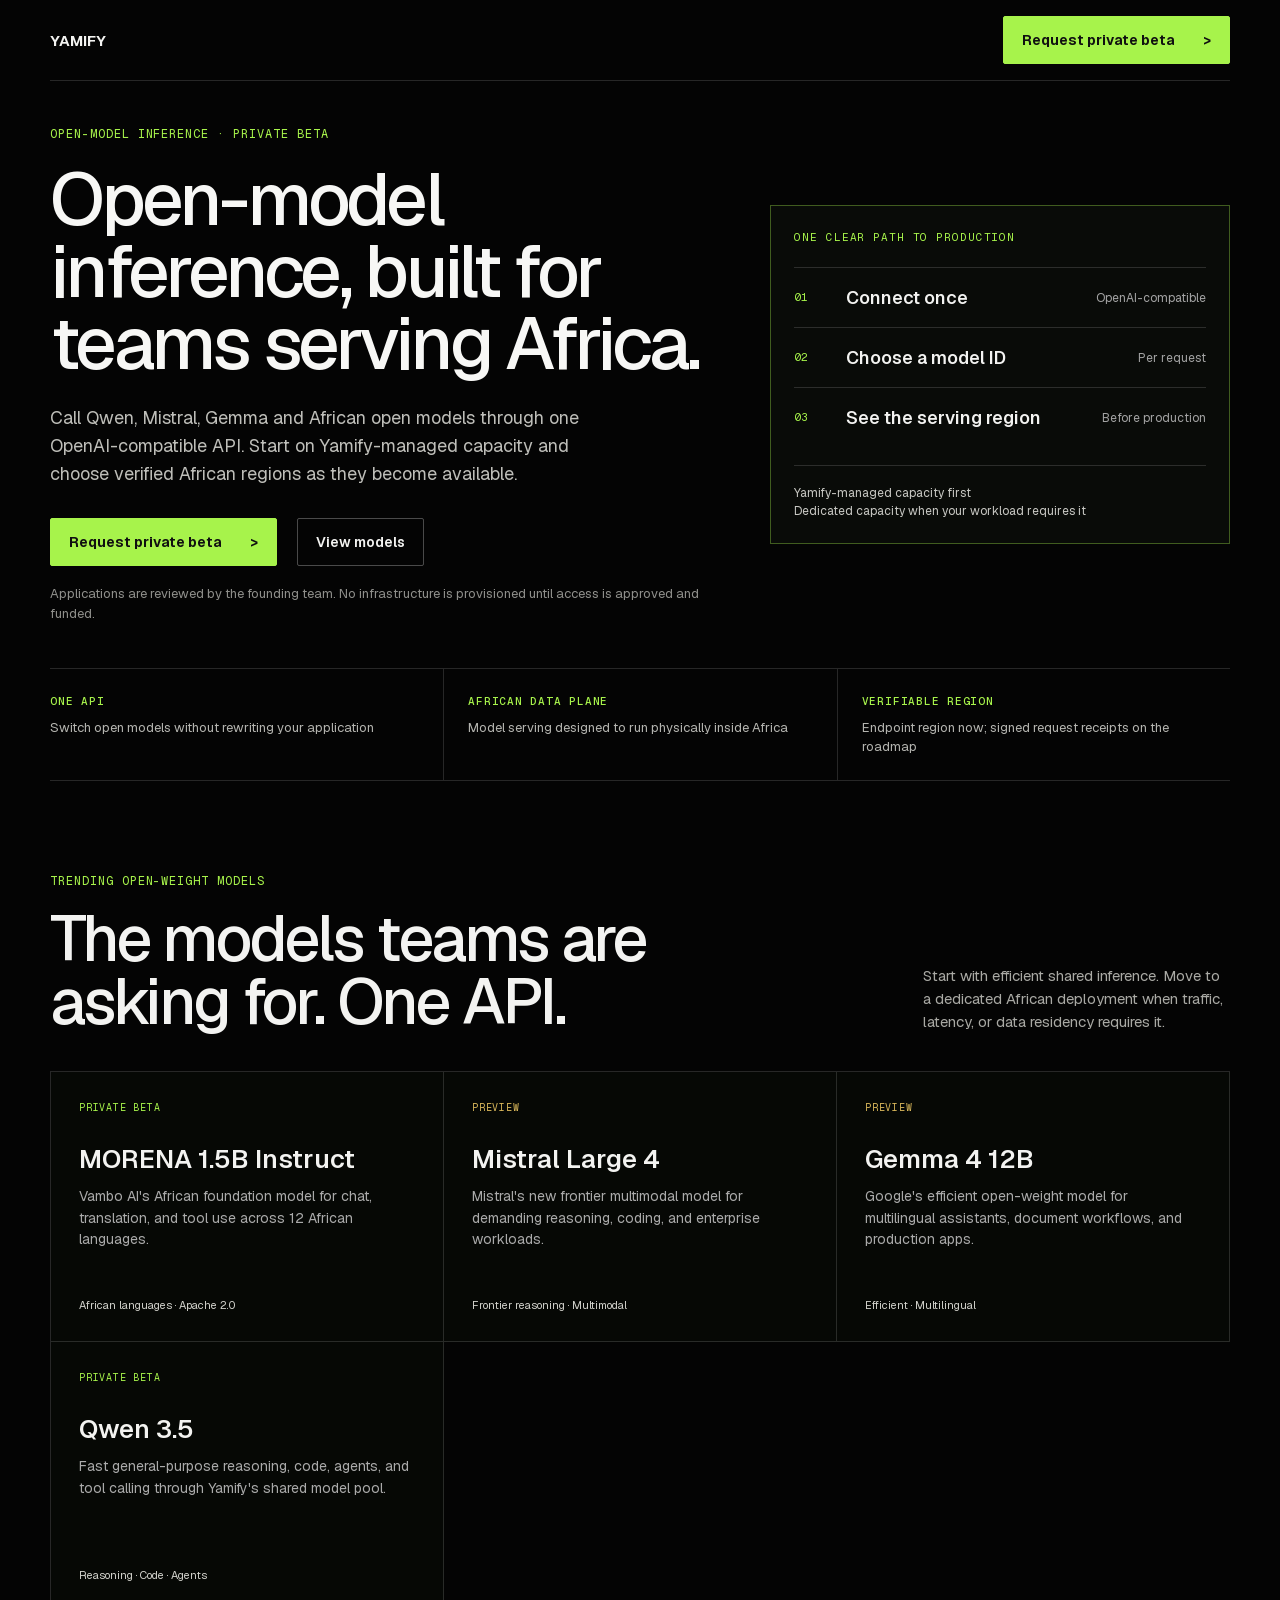
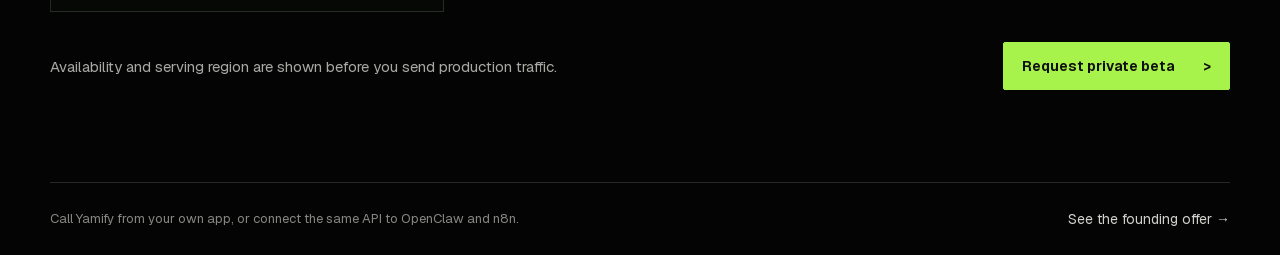
==== commit 828730e0: "Sync standby homepage with current Yamify content" ====
--- a/index.html
+++ b/index.html
@@ -1 +1 @@
-<!DOCTYPE html><!--1791956650058--><html lang="en"><head><meta charSet="utf-8"/><meta name="viewport" content="width=device-width, initial-scale=1"/><link rel="preload" href="/_next/static/media/22a5144ee8d83bca-s.p.woff2" as="font" crossorigin="" type="font/woff2"/><link rel="preload" href="/_next/static/media/7d4881bb7e1bf84d-s.p.woff2" as="font" crossorigin="" type="font/woff2"/><link rel="stylesheet" href="/_next/static/css/15730e9f7c5c55ef.css" data-precedence="next"/><link rel="stylesheet" href="/_next/static/css/770645a42de2b248.css" data-precedence="next"/><link rel="stylesheet" href="/_next/static/css/ae8f82815fbc89ca.css" data-precedence="next"/><link rel="stylesheet" href="/_next/static/css/71ec974341ccc758.css" data-precedence="next"/><link rel="preload" as="script" fetchPriority="low" href="/_next/static/chunks/webpack-792669230f93f238.js"/><script src="/_next/static/chunks/4bd1b696-182b6b13bdad92e3.js" async=""></script><script src="/_next/static/chunks/1255-1ff0f0eaaef27c27.js" async=""></script><script src="/_next/static/chunks/main-app-2e001edca70b3242.js" async=""></script><script src="/_next/static/chunks/2619-04bc32f026a0d946.js" async=""></script><script src="/_next/static/chunks/app/page-35e54a6b655767f5.js" async=""></script><script src="/_next/static/chunks/4114-7371391130cc2d6d.js" async=""></script><script src="/_next/static/chunks/5203-31a7e61d5dcc946f.js" async=""></script><script src="/_next/static/chunks/8079-e3dbb395b40513da.js" async=""></script><script src="/_next/static/chunks/app/layout-bad1b4cd45a81dde.js" async=""></script><script src="https://clerk.yamify.co/npm/@clerk/clerk-js@5/dist/clerk.browser.js" data-clerk-js-script="true" async="" crossorigin="anonymous" data-clerk-publishable-key="pk_live_Y2xlcmsueWFtaWZ5LmNvJA" data-clerk-domain="clerk.yamify.co"></script><link rel="preload" href="https://www.googletagmanager.com/gtag/js?id=G-MQG80WZVFF" as="script"/><link rel="preload" href="//js-eu1.hs-scripts.com/146340379.js" as="script"/><meta name="next-size-adjust" content=""/><title>Yamify | OpenAI-compatible inference for African regions</title><meta name="description" content="One OpenAI-compatible API for Qwen, Mistral, Gemma, DeepSeek, Llama, and Vambo AI&#x27;s MORENA, designed for verified African serving regions."/><meta name="keywords" content="Yamify,serverless AI inference,Africa AI infrastructure,Vambo AI MORENA,Mistral Large 4,Gemma 4,open-weight models Africa,emerging markets AI,private beta"/><link rel="canonical" href="https://www.yamify.co/"/><meta property="og:title" content="Yamify | OpenAI-compatible inference for African regions"/><meta property="og:description" content="One OpenAI-compatible API for Qwen, Mistral, Gemma, DeepSeek, Llama, and Vambo AI&#x27;s MORENA, designed for verified African serving regions."/><meta property="og:url" content="https://yamify.co"/><meta property="og:site_name" content="Yamify"/><meta property="og:locale" content="en_US"/><meta property="og:type" content="website"/><meta name="twitter:card" content="summary_large_image"/><meta name="twitter:title" content="Yamify | OpenAI-compatible inference for African regions"/><meta name="twitter:description" content="One OpenAI-compatible API for Qwen, Mistral, Gemma, DeepSeek, Llama, and Vambo AI&#x27;s MORENA, designed for verified African serving regions."/><link rel="icon" href="/favicon.ico" type="image/x-icon" sizes="32x32"/><link rel="icon" href="/favicon.ico"/><link rel="icon" href="/favicon-32x32.png" type="image/png" sizes="32x32"/><link rel="icon" href="/icon-192.png" type="image/png" sizes="192x192"/><link rel="icon" href="/icon-512.png" type="image/png" sizes="512x512"/><link rel="apple-touch-icon" href="/apple-touch-icon.png" sizes="180x180" type="image/png"/><script src="/_next/static/chunks/polyfills-42372ed130431b0a.js" noModule=""></script><meta name="robots" content="noindex,nofollow"/></head><body class="__variable_8eaea4 __variable_8c25df font-sans"><div hidden=""><!--$--><!--/$--></div><script>(self.__next_s=self.__next_s||[]).push([0,{"children":"\n                (function () {\n                  try {\n                    var root = document.documentElement;\n                    root.classList.add(\"dark\");\n                    root.dataset.theme = \"dark\";\n                    root.dataset.themePreference = \"dark\";\n                    try { localStorage.setItem(\"yamify_theme\", \"dark\"); } catch (e) {}\n                  } catch (e) {}\n                })();\n              ","id":"theme-init"}])</script><noscript><iframe src="https://www.googletagmanager.com/ns.html?id=GTM-WL9HFFB7" height="0" width="0" style="display:none;visibility:hidden"></iframe></noscript><main class="yamify-stealth-home stealth-home_page__ax_D2"><style>body:has(.yamify-stealth-home) .yamify-whatsapp-float{display:none}</style><header class="stealth-home_header__IA_jc"><a class="stealth-home_wordmark__qhOIy" aria-label="Yamify home" href="/">YAMIFY</a><nav class="stealth-home_nav__SqSqI" aria-label="Primary navigation"><button type="button" class="stealth-home_primaryAction__E_vr0">Request early access<span aria-hidden="true">&gt;</span></button></nav></header><section class="stealth-home_hero__zQ7Mt" aria-labelledby="stealth-title"><div class="stealth-home_copy__e8kOl"><p class="stealth-home_eyebrow__I7_2I">Model inference for African regions · Private beta</p><h1 id="stealth-title">Run open models in Africa. Through one API.</h1><p class="stealth-home_intro__dqSDG">One OpenAI-compatible API for Qwen, Mistral, and Gemma, designed for verified African serving regions. No GPU clusters to operate.</p><div class="stealth-home_actions__EWrHt"><button type="button" class="stealth-home_primaryAction__E_vr0">Request early access<span aria-hidden="true">&gt;</span></button></div><p class="stealth-home_note__JRX3w">Founder-reviewed access · 100 Sovereign AI Credits · No card required</p></div><aside class="stealth-home_stackCard__H_hFj" aria-label="Yamify inference for African regions"><p class="stealth-home_stackLabel__mNNqD">One inference API</p><div class="stealth-home_stackItem__N9HhR"><span>01</span><strong>OpenAI-compatible</strong><small>Drop-in API</small></div><div class="stealth-home_stackItem__N9HhR"><span>02</span><strong>Qwen</strong><small>Reasoning + code</small></div><div class="stealth-home_stackItem__N9HhR"><span>03</span><strong>Mistral</strong><small>Multilingual</small></div><div class="stealth-home_stackItem__N9HhR"><span>04</span><strong>Gemma</strong><small>Efficient</small></div><div class="stealth-home_models__Ie5bS">Serverless first · Dedicated endpoints next<br/>Exact serving region shown for every endpoint</div></aside></section><section class="stealth-home_proof__Y_q5v" aria-label="Yamify platform principles"><p><strong>One API</strong><span>Switch open models without rewriting your application</span></p><p><strong>African data plane</strong><span>Model serving designed to run physically inside Africa</span></p><p><strong>Verifiable region</strong><span>Endpoint region now; signed request receipts on the roadmap</span></p></section><section class="stealth-home_catalog__MckCL" aria-labelledby="model-catalog-title"><div class="stealth-home_catalogHeading__YuAoL"><div><p class="stealth-home_eyebrow__I7_2I">Trending open-weight models</p><h2 id="model-catalog-title">The models teams are asking for. One API.</h2></div><p>Start with efficient shared inference. Move to a dedicated African deployment when traffic, latency, or data residency requires it.</p></div><div class="stealth-home_modelGrid__wnnvm"><article><span class="stealth-home_available__tv2hX">Private beta</span><h3>MORENA 1.5B Instruct</h3><p>Vambo AI&#x27;s African foundation model for chat, translation, and tool use across 12 African languages.</p><small>African languages · Apache 2.0</small></article><article><span class="stealth-home_preview__hLypC">Preview</span><h3>Mistral Large 4</h3><p>Mistral&#x27;s new frontier multimodal model for demanding reasoning, coding, and enterprise workloads.</p><small>Frontier reasoning · Multimodal</small></article><article><span class="stealth-home_preview__hLypC">Preview</span><h3>Gemma 4 12B</h3><p>Google&#x27;s efficient open-weight model for multilingual assistants, document workflows, and production apps.</p><small>Efficient · Multilingual</small></article><article><span class="stealth-home_available__tv2hX">Private beta</span><h3>Qwen 3.5</h3><p>Fast general-purpose reasoning, code, agents, and tool calling through Yamify&#x27;s shared model pool.</p><small>Reasoning · Code · Agents</small></article><article><span class="stealth-home_preview__hLypC">Preview</span><h3>DeepSeek R1</h3><p>Open-weight reasoning for analytical workflows, research, and cost-aware production inference.</p><small>Reasoning · Research</small></article><article><span class="stealth-home_available__tv2hX">Private beta</span><h3>Llama 3.2</h3><p>A compact Meta model for assistants, retrieval workflows, and high-volume application features.</p><small>Compact · General purpose</small></article></div><div class="stealth-home_catalogAction__HPBDN"><p>Availability and serving region are shown before you send production traffic.</p><button type="button" class="stealth-home_primaryAction__E_vr0">Request early access<span aria-hidden="true">&gt;</span></button></div></section><footer class="stealth-home_footer__KmSU_"><p>Call Yamify from your own app, or connect the same API to OpenClaw and n8n.</p><a class="stealth-home_emailLink__72EfX" href="/early-access">See the founding offer →</a></footer></main><!--$--><!--/$--><section aria-label="Notifications alt+T" tabindex="-1" aria-live="polite" aria-relevant="additions text" aria-atomic="false"></section><script src="/_next/static/chunks/webpack-792669230f93f238.js" id="_R_" async=""></script><script>(self.__next_f=self.__next_f||[]).push([0])</script><script>self.__next_f.push([1,"1:\"$Sreact.fragment\"\n3:I[52619,[\"2619\",\"static/chunks/2619-04bc32f026a0d946.js\",\"8974\",\"static/chunks/app/page-35e54a6b655767f5.js\"],\"\"]\n4:I[29144,[\"2619\",\"static/chunks/2619-04bc32f026a0d946.js\",\"8974\",\"static/chunks/app/page-35e54a6b655767f5.js\"],\"default\"]\n10:I[57150,[],\"\"]\n:HL[\"/_next/static/media/22a5144ee8d83bca-s.p.woff2\",\"font\",{\"crossOrigin\":\"\",\"type\":\"font/woff2\"}]\n:HL[\"/_next/static/media/7d4881bb7e1bf84d-s.p.woff2\",\"font\",{\"crossOrigin\":\"\",\"type\":\"font/woff2\"}]\n:HL[\"/_next/static/css/15730e9f7c5c55ef.css\",\"style\"]\n:HL[\"/_next/static/css/770645a42de2b248.css\",\"style\"]\n:HL[\"/_next/static/css/ae8f82815fbc89ca.css\",\"style\"]\n:HL[\"/_next/static/css/71ec974341ccc758.css\",\"style\"]\n"])</script><script>self.__next_f.push([1,"0:{\"P\":null,\"b\":\"1791956650058\",\"p\":\"\",\"c\":[\"\",\"\"],\"i\":false,\"f\":[[[\"\",{\"children\":[\"__PAGE__\",{}]},\"$undefined\",\"$undefined\",true],[\"\",[\"$\",\"$1\",\"c\",{\"children\":[[[\"$\",\"link\",\"0\",{\"rel\":\"stylesheet\",\"href\":\"/_next/static/css/15730e9f7c5c55ef.css\",\"precedence\":\"next\",\"crossOrigin\":\"$undefined\",\"nonce\":\"$undefined\"}],[\"$\",\"link\",\"1\",{\"rel\":\"stylesheet\",\"href\":\"/_next/static/css/770645a42de2b248.css\",\"precedence\":\"next\",\"crossOrigin\":\"$undefined\",\"nonce\":\"$undefined\"}],[\"$\",\"link\",\"2\",{\"rel\":\"stylesheet\",\"href\":\"/_next/static/css/ae8f82815fbc89ca.css\",\"precedence\":\"next\",\"crossOrigin\":\"$undefined\",\"nonce\":\"$undefined\"}]],\"$L2\"]}],{\"children\":[\"__PAGE__\",[\"$\",\"$1\",\"c\",{\"children\":[[\"$\",\"main\",null,{\"className\":\"yamify-stealth-home stealth-home_page__ax_D2\",\"children\":[[\"$\",\"style\",null,{\"dangerouslySetInnerHTML\":{\"__html\":\"body:has(.yamify-stealth-home) .yamify-whatsapp-float{display:none}\"}}],[\"$\",\"header\",null,{\"className\":\"stealth-home_header__IA_jc\",\"children\":[[\"$\",\"$L3\",null,{\"href\":\"/\",\"className\":\"stealth-home_wordmark__qhOIy\",\"aria-label\":\"Yamify home\",\"children\":\"YAMIFY\"}],[\"$\",\"nav\",null,{\"className\":\"stealth-home_nav__SqSqI\",\"aria-label\":\"Primary navigation\",\"children\":[\"$\",\"$L4\",null,{}]}]]}],[\"$\",\"section\",null,{\"className\":\"stealth-home_hero__zQ7Mt\",\"aria-labelledby\":\"stealth-title\",\"children\":[[\"$\",\"div\",null,{\"className\":\"stealth-home_copy__e8kOl\",\"children\":[[\"$\",\"p\",null,{\"className\":\"stealth-home_eyebrow__I7_2I\",\"children\":\"Model inference for African regions · Private beta\"}],[\"$\",\"h1\",null,{\"id\":\"stealth-title\",\"children\":\"Run open models in Africa. Through one API.\"}],[\"$\",\"p\",null,{\"className\":\"stealth-home_intro__dqSDG\",\"children\":\"One OpenAI-compatible API for Qwen, Mistral, and Gemma, designed for verified African serving regions. No GPU clusters to operate.\"}],[\"$\",\"div\",null,{\"className\":\"stealth-home_actions__EWrHt\",\"children\":[\"$\",\"$L4\",null,{}]}],[\"$\",\"p\",null,{\"className\":\"stealth-home_note__JRX3w\",\"children\":\"Founder-reviewed access · 100 Sovereign AI Credits · No card required\"}]]}],[\"$\",\"aside\",null,{\"className\":\"stealth-home_stackCard__H_hFj\",\"aria-label\":\"Yamify inference for African regions\",\"children\":[[\"$\",\"p\",null,{\"className\":\"stealth-home_stackLabel__mNNqD\",\"children\":\"One inference API\"}],[\"$\",\"div\",null,{\"className\":\"stealth-home_stackItem__N9HhR\",\"children\":[[\"$\",\"span\",null,{\"children\":\"01\"}],[\"$\",\"strong\",null,{\"children\":\"OpenAI-compatible\"}],[\"$\",\"small\",null,{\"children\":\"Drop-in API\"}]]}],[\"$\",\"div\",null,{\"className\":\"stealth-home_stackItem__N9HhR\",\"children\":[[\"$\",\"span\",null,{\"children\":\"02\"}],[\"$\",\"strong\",null,{\"children\":\"Qwen\"}],[\"$\",\"small\",null,{\"children\":\"Reasoning + code\"}]]}],[\"$\",\"div\",null,{\"className\":\"stealth-home_stackItem__N9HhR\",\"children\":[[\"$\",\"span\",null,{\"children\":\"03\"}],[\"$\",\"strong\",null,{\"children\":\"Mistral\"}],[\"$\",\"small\",null,{\"children\":\"Multilingual\"}]]}],[\"$\",\"div\",null,{\"className\":\"stealth-home_stackItem__N9HhR\",\"children\":[[\"$\",\"span\",null,{\"children\":\"04\"}],[\"$\",\"strong\",null,{\"children\":\"Gemma\"}],[\"$\",\"small\",null,{\"children\":\"Efficient\"}]]}],[\"$\",\"div\",null,{\"className\":\"stealth-home_models__Ie5bS\",\"children\":[\"Serverless first · Dedicated endpoints next\",[\"$\",\"br\",null,{}],\"Exact serving region shown for every endpoint\"]}]]}]]}],[\"$\",\"section\",null,{\"className\":\"stealth-home_proof__Y_q5v\",\"aria-label\":\"Yamify platform principles\",\"children\":[[\"$\",\"p\",null,{\"children\":[[\"$\",\"strong\",null,{\"children\":\"One API\"}],[\"$\",\"span\",null,{\"children\":\"Switch open models without rewriting your application\"}]]}],[\"$\",\"p\",null,{\"children\":[[\"$\",\"strong\",null,{\"children\":\"African data plane\"}],[\"$\",\"span\",null,{\"children\":\"Model serving designed to run physically inside Africa\"}]]}],[\"$\",\"p\",null,{\"children\":[[\"$\",\"strong\",null,{\"children\":\"Verifiable region\"}],[\"$\",\"span\",null,{\"children\":\"Endpoint region now; signed request receipts on the roadmap\"}]]}]]}],[\"$\",\"section\",null,{\"className\":\"stealth-home_catalog__MckCL\",\"aria-labelledby\":\"model-catalog-title\",\"children\":[[\"$\",\"div\",null,{\"className\":\"stealth-home_catalogHeading__YuAoL\",\"children\":[[\"$\",\"div\",null,{\"children\":[[\"$\",\"p\",null,{\"className\":\"stealth-home_eyebrow__I7_2I\",\"children\":\"Trending open-weight models\"}],[\"$\",\"h2\",null,{\"id\":\"model-catalog-title\",\"children\":\"The models teams are asking for. One API.\"}]]}],[\"$\",\"p\",null,{\"children\":\"Start with efficient shared inference. Move to a dedicated African deployment when traffic, latency, or data residency requires it.\"}]]}],[\"$\",\"div\",null,{\"className\":\"stealth-home_modelGrid__wnnvm\",\"children\":[\"$L5\",\"$L6\",\"$L7\",\"$L8\",\"$L9\",\"$La\"]}],\"$Lb\"]}],\"$Lc\"]}],[\"$Ld\"],\"$Le\"]}],{},null,false]},null,false],\"$Lf\",false]],\"m\":\"$undefined\",\"G\":[\"$10\",[]],\"s\":false,\"S\":true}\n"])</script><script>self.__next_f.push([1,"11:I[24431,[],\"OutletBoundary\"]\n13:I[15278,[],\"AsyncMetadataOutlet\"]\n15:I[24431,[],\"ViewportBoundary\"]\n17:I[24431,[],\"MetadataBoundary\"]\n18:\"$Sreact.suspense\"\n5:[\"$\",\"article\",null,{\"children\":[[\"$\",\"span\",null,{\"className\":\"stealth-home_available__tv2hX\",\"children\":\"Private beta\"}],[\"$\",\"h3\",null,{\"children\":\"MORENA 1.5B Instruct\"}],[\"$\",\"p\",null,{\"children\":\"Vambo AI's African foundation model for chat, translation, and tool use across 12 African languages.\"}],[\"$\",\"small\",null,{\"children\":\"African languages · Apache 2.0\"}]]}]\n6:[\"$\",\"article\",null,{\"children\":[[\"$\",\"span\",null,{\"className\":\"stealth-home_preview__hLypC\",\"children\":\"Preview\"}],[\"$\",\"h3\",null,{\"children\":\"Mistral Large 4\"}],[\"$\",\"p\",null,{\"children\":\"Mistral's new frontier multimodal model for demanding reasoning, coding, and enterprise workloads.\"}],[\"$\",\"small\",null,{\"children\":\"Frontier reasoning · Multimodal\"}]]}]\n7:[\"$\",\"article\",null,{\"children\":[[\"$\",\"span\",null,{\"className\":\"stealth-home_preview__hLypC\",\"children\":\"Preview\"}],[\"$\",\"h3\",null,{\"children\":\"Gemma 4 12B\"}],[\"$\",\"p\",null,{\"children\":\"Google's efficient open-weight model for multilingual assistants, document workflows, and production apps.\"}],[\"$\",\"small\",null,{\"children\":\"Efficient · Multilingual\"}]]}]\n8:[\"$\",\"article\",null,{\"children\":[[\"$\",\"span\",null,{\"className\":\"stealth-home_available__tv2hX\",\"children\":\"Private beta\"}],[\"$\",\"h3\",null,{\"children\":\"Qwen 3.5\"}],[\"$\",\"p\",null,{\"children\":\"Fast general-purpose reasoning, code, agents, and tool calling through Yamify's shared model pool.\"}],[\"$\",\"small\",null,{\"children\":\"Reasoning · Code · Agents\"}]]}]\n9:[\"$\",\"article\",null,{\"children\":[[\"$\",\"span\",null,{\"className\":\"stealth-home_preview__hLypC\",\"children\":\"Preview\"}],[\"$\",\"h3\",null,{\"children\":\"DeepSeek R1\"}],[\"$\",\"p\",null,{\"children\":\"Open-weight reasoning for analytical workflows, research, and cost-aware production inference.\"}],[\"$\",\"small\",null,{\"children\":\"Reasoning · Research\"}]]}]\na:[\"$\",\"article\",null,{\"children\":[[\"$\",\"span\",null,{\"className\":\"stealth-home_avai"])</script><script>self.__next_f.push([1,"lable__tv2hX\",\"children\":\"Private beta\"}],[\"$\",\"h3\",null,{\"children\":\"Llama 3.2\"}],[\"$\",\"p\",null,{\"children\":\"A compact Meta model for assistants, retrieval workflows, and high-volume application features.\"}],[\"$\",\"small\",null,{\"children\":\"Compact · General purpose\"}]]}]\nb:[\"$\",\"div\",null,{\"className\":\"stealth-home_catalogAction__HPBDN\",\"children\":[[\"$\",\"p\",null,{\"children\":\"Availability and serving region are shown before you send production traffic.\"}],[\"$\",\"$L4\",null,{}]]}]\nc:[\"$\",\"footer\",null,{\"className\":\"stealth-home_footer__KmSU_\",\"children\":[[\"$\",\"p\",null,{\"children\":\"Call Yamify from your own app, or connect the same API to OpenClaw and n8n.\"}],[\"$\",\"$L3\",null,{\"href\":\"/early-access\",\"className\":\"stealth-home_emailLink__72EfX\",\"children\":\"See the founding offer →\"}]]}]\nd:[\"$\",\"link\",\"0\",{\"rel\":\"stylesheet\",\"href\":\"/_next/static/css/71ec974341ccc758.css\",\"precedence\":\"next\",\"crossOrigin\":\"$undefined\",\"nonce\":\"$undefined\"}]\ne:[\"$\",\"$L11\",null,{\"children\":[\"$L12\",[\"$\",\"$L13\",null,{\"promise\":\"$@14\"}]]}]\nf:[\"$\",\"$1\",\"h\",{\"children\":[null,[[\"$\",\"$L15\",null,{\"children\":\"$L16\"}],[\"$\",\"meta\",null,{\"name\":\"next-size-adjust\",\"content\":\"\"}]],[\"$\",\"$L17\",null,{\"children\":[\"$\",\"div\",null,{\"hidden\":true,\"children\":[\"$\",\"$18\",null,{\"fallback\":null,\"children\":\"$L19\"}]}]}]]}]\n"])</script><script>self.__next_f.push([1,"1a:I[58367,[\"4114\",\"static/chunks/4114-7371391130cc2d6d.js\",\"5203\",\"static/chunks/5203-31a7e61d5dcc946f.js\",\"8079\",\"static/chunks/8079-e3dbb395b40513da.js\",\"7177\",\"static/chunks/app/layout-bad1b4cd45a81dde.js\"],\"ClientClerkProvider\"]\n1b:I[41402,[\"4114\",\"static/chunks/4114-7371391130cc2d6d.js\",\"5203\",\"static/chunks/5203-31a7e61d5dcc946f.js\",\"8079\",\"static/chunks/8079-e3dbb395b40513da.js\",\"7177\",\"static/chunks/app/layout-bad1b4cd45a81dde.js\"],\"\"]\n1c:I[79149,[\"4114\",\"static/chunks/4114-7371391130cc2d6d.js\",\"5203\",\"static/chunks/5203-31a7e61d5dcc946f.js\",\"8079\",\"static/chunks/8079-e3dbb395b40513da.js\",\"7177\",\"static/chunks/app/layout-bad1b4cd45a81dde.js\"],\"default\"]\n1d:I[24613,[\"4114\",\"static/chunks/4114-7371391130cc2d6d.js\",\"5203\",\"static/chunks/5203-31a7e61d5dcc946f.js\",\"8079\",\"static/chunks/8079-e3dbb395b40513da.js\",\"7177\",\"static/chunks/app/layout-bad1b4cd45a81dde.js\"],\"default\"]\n1e:I[9766,[],\"\"]\n1f:I[98924,[],\"\"]\n20:I[17171,[\"4114\",\"static/chunks/4114-7371391130cc2d6d.js\",\"5203\",\"static/chunks/5203-31a7e61d5dcc946f.js\",\"8079\",\"static/chunks/8079-e3dbb395b40513da.js\",\"7177\",\"static/chunks/app/layout-bad1b4cd45a81dde.js\"],\"default\"]\n21:I[18720,[\"4114\",\"static/chunks/4114-7371391130cc2d6d.js\",\"5203\",\"static/chunks/5203-31a7e61d5dcc946f.js\",\"8079\",\"static/chunks/8079-e3dbb395b40513da.js\",\"7177\",\"static/chunks/app/layout-bad1b4cd45a81dde.js\"],\"Toaster\"]\n"])</script><script>self.__next_f.push([1,"2:[\"$\",\"$L1a\",null,{\"publishableKey\":\"pk_live_Y2xlcmsueWFtaWZ5LmNvJA\",\"clerkJSUrl\":\"$undefined\",\"clerkJSVersion\":\"$undefined\",\"proxyUrl\":\"\",\"domain\":\"clerk.yamify.co\",\"isSatellite\":false,\"signInUrl\":\"/auth/sign-in\",\"signUpUrl\":\"/auth/sign-up\",\"signInForceRedirectUrl\":\"/dashboard/after-login\",\"signUpForceRedirectUrl\":\"/dashboard/after-login\",\"signInFallbackRedirectUrl\":\"/dashboard/after-login\",\"signUpFallbackRedirectUrl\":\"/dashboard/after-login\",\"afterSignInUrl\":\"\",\"afterSignUpUrl\":\"\",\"newSubscriptionRedirectUrl\":\"\",\"telemetry\":{\"disabled\":false,\"debug\":false},\"sdkMetadata\":{\"name\":\"@clerk/nextjs\",\"version\":\"6.24.0\",\"environment\":\"production\"},\"nonce\":\"\",\"initialState\":null,\"children\":[\"$\",\"html\",null,{\"lang\":\"en\",\"suppressHydrationWarning\":true,\"children\":[\"$\",\"body\",null,{\"className\":\"__variable_8eaea4 __variable_8c25df font-sans\",\"children\":[[\"$\",\"$L1b\",null,{\"id\":\"theme-init\",\"strategy\":\"beforeInteractive\",\"children\":\"\\n                (function () {\\n                  try {\\n                    var root = document.documentElement;\\n                    root.classList.add(\\\"dark\\\");\\n                    root.dataset.theme = \\\"dark\\\";\\n                    root.dataset.themePreference = \\\"dark\\\";\\n                    try { localStorage.setItem(\\\"yamify_theme\\\", \\\"dark\\\"); } catch (e) {}\\n                  } catch (e) {}\\n                })();\\n              \"}],[\"$\",\"$L1b\",null,{\"id\":\"gtm-script\",\"strategy\":\"afterInteractive\",\"children\":\"\\n                (function(w,d,s,l,i){\\n                  w[l]=w[l]||[];\\n                  w[l].push({'gtm.start': new Date().getTime(),event:'gtm.js'});\\n                  var f=d.getElementsByTagName(s)[0],\\n                      j=d.createElement(s),\\n                      dl=l!='dataLayer'?'\u0026l='+l:'';\\n                  j.async=true;\\n                  j.src='https://www.googletagmanager.com/gtm.js?id='+i+dl;\\n                  f.parentNode.insertBefore(j,f);\\n                })(window,document,'script','dataLayer','GTM-WL9HFFB7');\\n              \"}],[\"$\",\"noscript\",null,{\"children\":[\"$\",\"iframe\",null,{\"src\":\"https://www.googletagmanager.com/ns.html?id=GTM-WL9HFFB7\",\"height\":\"0\",\"width\":\"0\",\"style\":{\"display\":\"none\",\"visibility\":\"hidden\"}}]}],[\"$\",\"$L1c\",null,{}],[\"$\",\"$L1d\",null,{}],[\"$\",\"$L1e\",null,{\"parallelRouterKey\":\"children\",\"error\":\"$undefined\",\"errorStyles\":\"$undefined\",\"errorScripts\":\"$undefined\",\"template\":[\"$\",\"$L1f\",null,{}],\"templateStyles\":\"$undefined\",\"templateScripts\":\"$undefined\",\"notFound\":[[[\"$\",\"title\",null,{\"children\":\"404: This page could not be found.\"}],[\"$\",\"div\",null,{\"style\":{\"fontFamily\":\"system-ui,\\\"Segoe UI\\\",Roboto,Helvetica,Arial,sans-serif,\\\"Apple Color Emoji\\\",\\\"Segoe UI Emoji\\\"\",\"height\":\"100vh\",\"textAlign\":\"center\",\"display\":\"flex\",\"flexDirection\":\"column\",\"alignItems\":\"center\",\"justifyContent\":\"center\"},\"children\":[\"$\",\"div\",null,{\"children\":[[\"$\",\"style\",null,{\"dangerouslySetInnerHTML\":{\"__html\":\"body{color:#000;background:#fff;margin:0}.next-error-h1{border-right:1px solid rgba(0,0,0,.3)}@media (prefers-color-scheme:dark){body{color:#fff;background:#000}.next-error-h1{border-right:1px solid rgba(255,255,255,.3)}}\"}}],[\"$\",\"h1\",null,{\"className\":\"next-error-h1\",\"style\":{\"display\":\"inline-block\",\"margin\":\"0 20px 0 0\",\"padding\":\"0 23px 0 0\",\"fontSize\":24,\"fontWeight\":500,\"verticalAlign\":\"top\",\"lineHeight\":\"49px\"},\"children\":404}],[\"$\",\"div\",null,{\"style\":{\"display\":\"inline-block\"},\"children\":[\"$\",\"h2\",null,{\"style\":{\"fontSize\":14,\"fontWeight\":400,\"lineHeight\":\"49px\",\"margin\":0},\"children\":\"This page could not be found.\"}]}]]}]}]],[]],\"forbidden\":\"$undefined\",\"unauthorized\":\"$undefined\"}],[\"$\",\"$L20\",null,{}],[\"$\",\"$L21\",null,{\"position\":\"top-right\",\"richColors\":true,\"closeButton\":true,\"toastOptions\":{\"duration\":4500}}],[\"$\",\"$L1b\",null,{\"id\":\"hs-script-loader\",\"async\":true,\"defer\":true,\"src\":\"//js-eu1.hs-scripts.com/146340379.js\"}]]}]}]}]\n"])</script><script>self.__next_f.push([1,"16:[[\"$\",\"meta\",\"0\",{\"charSet\":\"utf-8\"}],[\"$\",\"meta\",\"1\",{\"name\":\"viewport\",\"content\":\"width=device-width, initial-scale=1\"}]]\n12:null\n"])</script><script>self.__next_f.push([1,"22:I[80622,[],\"IconMark\"]\n"])</script><script>self.__next_f.push([1,"14:{\"metadata\":[[\"$\",\"title\",\"0\",{\"children\":\"Yamify | OpenAI-compatible inference for African regions\"}],[\"$\",\"meta\",\"1\",{\"name\":\"description\",\"content\":\"One OpenAI-compatible API for Qwen, Mistral, Gemma, DeepSeek, Llama, and Vambo AI's MORENA, designed for verified African serving regions.\"}],[\"$\",\"meta\",\"2\",{\"name\":\"keywords\",\"content\":\"Yamify,serverless AI inference,Africa AI infrastructure,Vambo AI MORENA,Mistral Large 4,Gemma 4,open-weight models Africa,emerging markets AI,private beta\"}],[\"$\",\"link\",\"3\",{\"rel\":\"canonical\",\"href\":\"https://yamify.co\"}],[\"$\",\"meta\",\"4\",{\"property\":\"og:title\",\"content\":\"Yamify | OpenAI-compatible inference for African regions\"}],[\"$\",\"meta\",\"5\",{\"property\":\"og:description\",\"content\":\"One OpenAI-compatible API for Qwen, Mistral, Gemma, DeepSeek, Llama, and Vambo AI's MORENA, designed for verified African serving regions.\"}],[\"$\",\"meta\",\"6\",{\"property\":\"og:url\",\"content\":\"https://yamify.co\"}],[\"$\",\"meta\",\"7\",{\"property\":\"og:site_name\",\"content\":\"Yamify\"}],[\"$\",\"meta\",\"8\",{\"property\":\"og:locale\",\"content\":\"en_US\"}],[\"$\",\"meta\",\"9\",{\"property\":\"og:type\",\"content\":\"website\"}],[\"$\",\"meta\",\"10\",{\"name\":\"twitter:card\",\"content\":\"summary_large_image\"}],[\"$\",\"meta\",\"11\",{\"name\":\"twitter:title\",\"content\":\"Yamify | OpenAI-compatible inference for African regions\"}],[\"$\",\"meta\",\"12\",{\"name\":\"twitter:description\",\"content\":\"One OpenAI-compatible API for Qwen, Mistral, Gemma, DeepSeek, Llama, and Vambo AI's MORENA, designed for verified African serving regions.\"}],[\"$\",\"link\",\"13\",{\"rel\":\"icon\",\"href\":\"/favicon.ico\",\"type\":\"image/x-icon\",\"sizes\":\"32x32\"}],[\"$\",\"link\",\"14\",{\"rel\":\"icon\",\"href\":\"/favicon.ico\"}],[\"$\",\"link\",\"15\",{\"rel\":\"icon\",\"href\":\"/favicon-32x32.png\",\"type\":\"image/png\",\"sizes\":\"32x32\"}],[\"$\",\"link\",\"16\",{\"rel\":\"icon\",\"href\":\"/icon-192.png\",\"type\":\"image/png\",\"sizes\":\"192x192\"}],[\"$\",\"link\",\"17\",{\"rel\":\"icon\",\"href\":\"/icon-512.png\",\"type\":\"image/png\",\"sizes\":\"512x512\"}],[\"$\",\"link\",\"18\",{\"rel\":\"apple-touch-icon\",\"href\":\"/apple-touch-icon.png\",\"sizes\":\"180x180\",\"type\":\"image/png\"}],[\"$\",\"$L22\",\"19\",{}]],\"error\":null,\"digest\":\"$undefined\"}\n"])</script><script>self.__next_f.push([1,"19:\"$14:metadata\"\n"])</script></body></html>+<!DOCTYPE html><!--1792048807442--><html lang="en"><head><meta charSet="utf-8"/><meta name="viewport" content="width=device-width, initial-scale=1"/><link rel="preload" href="/_next/static/media/22a5144ee8d83bca-s.p.woff2" as="font" crossorigin="" type="font/woff2"/><link rel="preload" href="/_next/static/media/7d4881bb7e1bf84d-s.p.woff2" as="font" crossorigin="" type="font/woff2"/><link rel="stylesheet" href="/_next/static/css/15730e9f7c5c55ef.css" data-precedence="next"/><link rel="stylesheet" href="/_next/static/css/770645a42de2b248.css" data-precedence="next"/><link rel="stylesheet" href="/_next/static/css/ae8f82815fbc89ca.css" data-precedence="next"/><link rel="stylesheet" href="/_next/static/css/bc18d04810256c21.css" data-precedence="next"/><link rel="preload" as="script" fetchPriority="low" href="/_next/static/chunks/webpack-707794f2cb7bf3d1.js"/><script src="/_next/static/chunks/4bd1b696-182b6b13bdad92e3.js" async=""></script><script src="/_next/static/chunks/1255-1ff0f0eaaef27c27.js" async=""></script><script src="/_next/static/chunks/main-app-edcff556e057fd21.js" async=""></script><script src="/_next/static/chunks/2619-04bc32f026a0d946.js" async=""></script><script src="/_next/static/chunks/6763-33b0130a7f512ead.js" async=""></script><script src="/_next/static/chunks/app/page-2f49be21486d58f5.js" async=""></script><script src="/_next/static/chunks/4114-7371391130cc2d6d.js" async=""></script><script src="/_next/static/chunks/5203-31a7e61d5dcc946f.js" async=""></script><script src="/_next/static/chunks/8079-3f41cdf9c3233351.js" async=""></script><script src="/_next/static/chunks/app/layout-12b65e4a6c2a5392.js" async=""></script><script src="https://clerk.yamify.co/npm/@clerk/clerk-js@5/dist/clerk.browser.js" data-clerk-js-script="true" async="" crossorigin="anonymous" data-clerk-publishable-key="pk_live_Y2xlcmsueWFtaWZ5LmNvJA" data-clerk-domain="clerk.yamify.co"></script><link rel="preload" href="https://www.googletagmanager.com/gtag/js?id=G-MQG80WZVFF" as="script"/><link rel="preload" href="//js-eu1.hs-scripts.com/146340379.js" as="script"/><meta name="next-size-adjust" content=""/><title>Yamify | Open-model inference for teams serving Africa</title><meta name="description" content="Call Qwen, Mistral, Gemma, and African open models through one OpenAI-compatible API, with verified African serving regions as they become available."/><meta name="keywords" content="Yamify,serverless AI inference,Africa AI infrastructure,Vambo AI MORENA,Mistral Large 4,Gemma 4,open-weight models Africa,emerging markets AI,private beta"/><link rel="canonical" href="https://www.yamify.co/"/><meta property="og:title" content="Yamify | Open-model inference for teams serving Africa"/><meta property="og:description" content="Call Qwen, Mistral, Gemma, and African open models through one OpenAI-compatible API, with verified African serving regions as they become available."/><meta property="og:url" content="https://yamify.co"/><meta property="og:site_name" content="Yamify"/><meta property="og:locale" content="en_US"/><meta property="og:type" content="website"/><meta name="twitter:card" content="summary_large_image"/><meta name="twitter:title" content="Yamify | Open-model inference for teams serving Africa"/><meta name="twitter:description" content="Call Qwen, Mistral, Gemma, and African open models through one OpenAI-compatible API, with verified African serving regions as they become available."/><link rel="icon" href="/favicon.ico" type="image/x-icon" sizes="32x32"/><link rel="icon" href="/favicon.ico"/><link rel="icon" href="/favicon-32x32.png" type="image/png" sizes="32x32"/><link rel="icon" href="/icon-192.png" type="image/png" sizes="192x192"/><link rel="icon" href="/icon-512.png" type="image/png" sizes="512x512"/><link rel="apple-touch-icon" href="/apple-touch-icon.png" sizes="180x180" type="image/png"/><script src="/_next/static/chunks/polyfills-42372ed130431b0a.js" noModule=""></script><meta name="robots" content="noindex,nofollow"/></head><body class="__variable_8eaea4 __variable_8c25df font-sans"><div hidden=""><!--$--><!--/$--></div><script>(self.__next_s=self.__next_s||[]).push([0,{"children":"\n                (function () {\n                  try {\n                    var root = document.documentElement;\n                    root.classList.add(\"dark\");\n                    root.dataset.theme = \"dark\";\n                    root.dataset.themePreference = \"dark\";\n                    try { localStorage.setItem(\"yamify_theme\", \"dark\"); } catch (e) {}\n                  } catch (e) {}\n                })();\n              ","id":"theme-init"}])</script><noscript><iframe src="https://www.googletagmanager.com/ns.html?id=GTM-WL9HFFB7" height="0" width="0" style="display:none;visibility:hidden"></iframe></noscript><main class="yamify-stealth-home stealth-home_page__ax_D2"><style>body:has(.yamify-stealth-home) .yamify-whatsapp-float{display:none}</style><header class="stealth-home_header__IA_jc"><a class="stealth-home_wordmark__qhOIy" aria-label="Yamify home" href="/">YAMIFY</a><nav class="stealth-home_nav__SqSqI" aria-label="Primary navigation"><button type="button" class="stealth-home_primaryAction__E_vr0">Request private beta<span aria-hidden="true">&gt;</span></button></nav></header><section class="stealth-home_hero__zQ7Mt" aria-labelledby="stealth-title"><div class="stealth-home_copy__e8kOl"><p class="stealth-home_eyebrow__I7_2I">Open-model inference · Private beta</p><h1 id="stealth-title">Open-model inference, built for teams serving Africa.</h1><p class="stealth-home_intro__dqSDG">Call Qwen, Mistral, Gemma and African open models through one OpenAI-compatible API. Start on Yamify-managed capacity and choose verified African regions as they become available.</p><div class="stealth-home_actions__EWrHt"><button type="button" class="stealth-home_primaryAction__E_vr0">Request private beta<span aria-hidden="true">&gt;</span></button><a class="stealth-home_secondaryActionLink__bLXOv" href="#model-catalog-title">View models</a></div><p class="stealth-home_note__JRX3w">Applications are reviewed by the founding team. No infrastructure is provisioned until access is approved and funded.</p></div><aside class="stealth-home_stackCard__H_hFj" aria-label="How Yamify inference works"><p class="stealth-home_stackLabel__mNNqD">One clear path to production</p><div class="stealth-home_stackItem__N9HhR"><span>01</span><strong>Connect once</strong><small>OpenAI-compatible</small></div><div class="stealth-home_stackItem__N9HhR"><span>02</span><strong>Choose a model ID</strong><small>Per request</small></div><div class="stealth-home_stackItem__N9HhR"><span>03</span><strong>See the serving region</strong><small>Before production</small></div><div class="stealth-home_models__Ie5bS">Yamify-managed capacity first<br/>Dedicated capacity when your workload requires it</div></aside></section><section class="stealth-home_proof__Y_q5v" aria-label="Yamify platform principles"><p><strong>One API</strong><span>Switch open models without rewriting your application</span></p><p><strong>African data plane</strong><span>Model serving designed to run physically inside Africa</span></p><p><strong>Verifiable region</strong><span>Endpoint region now; signed request receipts on the roadmap</span></p></section><section class="stealth-home_catalog__MckCL" aria-labelledby="model-catalog-title"><div class="stealth-home_catalogHeading__YuAoL"><div><p class="stealth-home_eyebrow__I7_2I">Trending open-weight models</p><h2 id="model-catalog-title">The models teams are asking for. One API.</h2></div><p>Start with efficient shared inference. Move to a dedicated African deployment when traffic, latency, or data residency requires it.</p></div><div class="stealth-home_modelGrid__wnnvm"><article><span class="stealth-home_available__tv2hX">Private beta</span><h3>MORENA 1.5B Instruct</h3><p>Vambo AI&#x27;s African foundation model for chat, translation, and tool use across 12 African languages.</p><small>African languages · Apache 2.0</small></article><article><span class="stealth-home_preview__hLypC">Preview</span><h3>Mistral Large 4</h3><p>Mistral&#x27;s new frontier multimodal model for demanding reasoning, coding, and enterprise workloads.</p><small>Frontier reasoning · Multimodal</small></article><article><span class="stealth-home_preview__hLypC">Preview</span><h3>Gemma 4 12B</h3><p>Google&#x27;s efficient open-weight model for multilingual assistants, document workflows, and production apps.</p><small>Efficient · Multilingual</small></article><article><span class="stealth-home_available__tv2hX">Private beta</span><h3>Qwen 3.5</h3><p>Fast general-purpose reasoning, code, agents, and tool calling through Yamify&#x27;s shared model pool.</p><small>Reasoning · Code · Agents</small></article></div><div class="stealth-home_catalogAction__HPBDN"><p>Availability and serving region are shown before you send production traffic.</p><button type="button" class="stealth-home_primaryAction__E_vr0">Request private beta<span aria-hidden="true">&gt;</span></button></div></section><footer class="stealth-home_footer__KmSU_"><p>Call Yamify from your own app, or connect the same API to OpenClaw and n8n.</p><a class="stealth-home_emailLink__72EfX" href="/early-access">See the founding offer →</a></footer></main><!--$--><!--/$--><section aria-label="Notifications alt+T" tabindex="-1" aria-live="polite" aria-relevant="additions text" aria-atomic="false"></section><script src="/_next/static/chunks/webpack-707794f2cb7bf3d1.js" id="_R_" async=""></script><script>(self.__next_f=self.__next_f||[]).push([0])</script><script>self.__next_f.push([1,"1:\"$Sreact.fragment\"\n3:I[52619,[\"2619\",\"static/chunks/2619-04bc32f026a0d946.js\",\"6763\",\"static/chunks/6763-33b0130a7f512ead.js\",\"8974\",\"static/chunks/app/page-2f49be21486d58f5.js\"],\"\"]\n4:I[29144,[\"2619\",\"static/chunks/2619-04bc32f026a0d946.js\",\"6763\",\"static/chunks/6763-33b0130a7f512ead.js\",\"8974\",\"static/chunks/app/page-2f49be21486d58f5.js\"],\"default\"]\nb:I[57150,[],\"\"]\n:HL[\"/_next/static/media/22a5144ee8d83bca-s.p.woff2\",\"font\",{\"crossOrigin\":\"\",\"type\":\"font/woff2\"}]\n:HL[\"/_next/static/media/7d4881bb7e1bf84d-s.p.woff2\",\"font\",{\"crossOrigin\":\"\",\"type\":\"font/woff2\"}]\n:HL[\"/_next/static/css/15730e9f7c5c55ef.css\",\"style\"]\n:HL[\"/_next/static/css/770645a42de2b248.css\",\"style\"]\n:HL[\"/_next/static/css/ae8f82815fbc89ca.css\",\"style\"]\n:HL[\"/_next/static/css/bc18d04810256c21.css\",\"style\"]\n"])</script><script>self.__next_f.push([1,"0:{\"P\":null,\"b\":\"1792048807442\",\"p\":\"\",\"c\":[\"\",\"\"],\"i\":false,\"f\":[[[\"\",{\"children\":[\"__PAGE__\",{}]},\"$undefined\",\"$undefined\",true],[\"\",[\"$\",\"$1\",\"c\",{\"children\":[[[\"$\",\"link\",\"0\",{\"rel\":\"stylesheet\",\"href\":\"/_next/static/css/15730e9f7c5c55ef.css\",\"precedence\":\"next\",\"crossOrigin\":\"$undefined\",\"nonce\":\"$undefined\"}],[\"$\",\"link\",\"1\",{\"rel\":\"stylesheet\",\"href\":\"/_next/static/css/770645a42de2b248.css\",\"precedence\":\"next\",\"crossOrigin\":\"$undefined\",\"nonce\":\"$undefined\"}],[\"$\",\"link\",\"2\",{\"rel\":\"stylesheet\",\"href\":\"/_next/static/css/ae8f82815fbc89ca.css\",\"precedence\":\"next\",\"crossOrigin\":\"$undefined\",\"nonce\":\"$undefined\"}]],\"$L2\"]}],{\"children\":[\"__PAGE__\",[\"$\",\"$1\",\"c\",{\"children\":[[\"$\",\"main\",null,{\"className\":\"yamify-stealth-home stealth-home_page__ax_D2\",\"children\":[[\"$\",\"style\",null,{\"dangerouslySetInnerHTML\":{\"__html\":\"body:has(.yamify-stealth-home) .yamify-whatsapp-float{display:none}\"}}],[\"$\",\"header\",null,{\"className\":\"stealth-home_header__IA_jc\",\"children\":[[\"$\",\"$L3\",null,{\"href\":\"/\",\"className\":\"stealth-home_wordmark__qhOIy\",\"aria-label\":\"Yamify home\",\"children\":\"YAMIFY\"}],[\"$\",\"nav\",null,{\"className\":\"stealth-home_nav__SqSqI\",\"aria-label\":\"Primary navigation\",\"children\":[\"$\",\"$L4\",null,{\"label\":\"Request private beta\"}]}]]}],[\"$\",\"section\",null,{\"className\":\"stealth-home_hero__zQ7Mt\",\"aria-labelledby\":\"stealth-title\",\"children\":[[\"$\",\"div\",null,{\"className\":\"stealth-home_copy__e8kOl\",\"children\":[[\"$\",\"p\",null,{\"className\":\"stealth-home_eyebrow__I7_2I\",\"children\":\"Open-model inference · Private beta\"}],[\"$\",\"h1\",null,{\"id\":\"stealth-title\",\"children\":\"Open-model inference, built for teams serving Africa.\"}],[\"$\",\"p\",null,{\"className\":\"stealth-home_intro__dqSDG\",\"children\":\"Call Qwen, Mistral, Gemma and African open models through one OpenAI-compatible API. Start on Yamify-managed capacity and choose verified African regions as they become available.\"}],[\"$\",\"div\",null,{\"className\":\"stealth-home_actions__EWrHt\",\"children\":[[\"$\",\"$L4\",null,{\"label\":\"Request private beta\"}],[\"$\",\"$L3\",null,{\"href\":\"#model-catalog-title\",\"className\":\"stealth-home_secondaryActionLink__bLXOv\",\"children\":\"View models\"}]]}],[\"$\",\"p\",null,{\"className\":\"stealth-home_note__JRX3w\",\"children\":\"Applications are reviewed by the founding team. No infrastructure is provisioned until access is approved and funded.\"}]]}],[\"$\",\"aside\",null,{\"className\":\"stealth-home_stackCard__H_hFj\",\"aria-label\":\"How Yamify inference works\",\"children\":[[\"$\",\"p\",null,{\"className\":\"stealth-home_stackLabel__mNNqD\",\"children\":\"One clear path to production\"}],[\"$\",\"div\",null,{\"className\":\"stealth-home_stackItem__N9HhR\",\"children\":[[\"$\",\"span\",null,{\"children\":\"01\"}],[\"$\",\"strong\",null,{\"children\":\"Connect once\"}],[\"$\",\"small\",null,{\"children\":\"OpenAI-compatible\"}]]}],[\"$\",\"div\",null,{\"className\":\"stealth-home_stackItem__N9HhR\",\"children\":[[\"$\",\"span\",null,{\"children\":\"02\"}],[\"$\",\"strong\",null,{\"children\":\"Choose a model ID\"}],[\"$\",\"small\",null,{\"children\":\"Per request\"}]]}],[\"$\",\"div\",null,{\"className\":\"stealth-home_stackItem__N9HhR\",\"children\":[[\"$\",\"span\",null,{\"children\":\"03\"}],[\"$\",\"strong\",null,{\"children\":\"See the serving region\"}],[\"$\",\"small\",null,{\"children\":\"Before production\"}]]}],[\"$\",\"div\",null,{\"className\":\"stealth-home_models__Ie5bS\",\"children\":[\"Yamify-managed capacity first\",[\"$\",\"br\",null,{}],\"Dedicated capacity when your workload requires it\"]}]]}]]}],[\"$\",\"section\",null,{\"className\":\"stealth-home_proof__Y_q5v\",\"aria-label\":\"Yamify platform principles\",\"children\":[[\"$\",\"p\",null,{\"children\":[[\"$\",\"strong\",null,{\"children\":\"One API\"}],[\"$\",\"span\",null,{\"children\":\"Switch open models without rewriting your application\"}]]}],[\"$\",\"p\",null,{\"children\":[[\"$\",\"strong\",null,{\"children\":\"African data plane\"}],[\"$\",\"span\",null,{\"children\":\"Model serving designed to run physically inside Africa\"}]]}],[\"$\",\"p\",null,{\"children\":[[\"$\",\"strong\",null,{\"children\":\"Verifiable region\"}],[\"$\",\"span\",null,{\"children\":\"Endpoint region now; signed request receipts on the roadmap\"}]]}]]}],[\"$\",\"section\",null,{\"className\":\"stealth-home_catalog__MckCL\",\"aria-labelledby\":\"model-catalog-title\",\"children\":[[\"$\",\"div\",null,{\"className\":\"stealth-home_catalogHeading__YuAoL\",\"children\":[[\"$\",\"div\",null,{\"children\":[[\"$\",\"p\",null,{\"className\":\"stealth-home_eyebrow__I7_2I\",\"children\":\"Trending open-weight models\"}],[\"$\",\"h2\",null,{\"id\":\"model-catalog-title\",\"children\":\"The models teams are asking for. One API.\"}]]}],[\"$\",\"p\",null,{\"children\":\"Start with efficient shared inference. Move to a dedicated African deployment when traffic, latency, or data residency requires it.\"}]]}],\"$L5\",\"$L6\"]}],\"$L7\"]}],[\"$L8\"],\"$L9\"]}],{},null,false]},null,false],\"$La\",false]],\"m\":\"$undefined\",\"G\":[\"$b\",[]],\"s\":false,\"S\":true}\n"])</script><script>self.__next_f.push([1,"c:I[24431,[],\"OutletBoundary\"]\ne:I[15278,[],\"AsyncMetadataOutlet\"]\n10:I[24431,[],\"ViewportBoundary\"]\n12:I[24431,[],\"MetadataBoundary\"]\n13:\"$Sreact.suspense\"\n"])</script><script>self.__next_f.push([1,"5:[\"$\",\"div\",null,{\"className\":\"stealth-home_modelGrid__wnnvm\",\"children\":[[\"$\",\"article\",null,{\"children\":[[\"$\",\"span\",null,{\"className\":\"stealth-home_available__tv2hX\",\"children\":\"Private beta\"}],[\"$\",\"h3\",null,{\"children\":\"MORENA 1.5B Instruct\"}],[\"$\",\"p\",null,{\"children\":\"Vambo AI's African foundation model for chat, translation, and tool use across 12 African languages.\"}],[\"$\",\"small\",null,{\"children\":\"African languages · Apache 2.0\"}]]}],[\"$\",\"article\",null,{\"children\":[[\"$\",\"span\",null,{\"className\":\"stealth-home_preview__hLypC\",\"children\":\"Preview\"}],[\"$\",\"h3\",null,{\"children\":\"Mistral Large 4\"}],[\"$\",\"p\",null,{\"children\":\"Mistral's new frontier multimodal model for demanding reasoning, coding, and enterprise workloads.\"}],[\"$\",\"small\",null,{\"children\":\"Frontier reasoning · Multimodal\"}]]}],[\"$\",\"article\",null,{\"children\":[[\"$\",\"span\",null,{\"className\":\"stealth-home_preview__hLypC\",\"children\":\"Preview\"}],[\"$\",\"h3\",null,{\"children\":\"Gemma 4 12B\"}],[\"$\",\"p\",null,{\"children\":\"Google's efficient open-weight model for multilingual assistants, document workflows, and production apps.\"}],[\"$\",\"small\",null,{\"children\":\"Efficient · Multilingual\"}]]}],[\"$\",\"article\",null,{\"children\":[[\"$\",\"span\",null,{\"className\":\"stealth-home_available__tv2hX\",\"children\":\"Private beta\"}],[\"$\",\"h3\",null,{\"children\":\"Qwen 3.5\"}],[\"$\",\"p\",null,{\"children\":\"Fast general-purpose reasoning, code, agents, and tool calling through Yamify's shared model pool.\"}],[\"$\",\"small\",null,{\"children\":\"Reasoning · Code · Agents\"}]]}]]}]\n"])</script><script>self.__next_f.push([1,"6:[\"$\",\"div\",null,{\"className\":\"stealth-home_catalogAction__HPBDN\",\"children\":[[\"$\",\"p\",null,{\"children\":\"Availability and serving region are shown before you send production traffic.\"}],[\"$\",\"$L4\",null,{\"label\":\"Request private beta\"}]]}]\n7:[\"$\",\"footer\",null,{\"className\":\"stealth-home_footer__KmSU_\",\"children\":[[\"$\",\"p\",null,{\"children\":\"Call Yamify from your own app, or connect the same API to OpenClaw and n8n.\"}],[\"$\",\"$L3\",null,{\"href\":\"/early-access\",\"className\":\"stealth-home_emailLink__72EfX\",\"children\":\"See the founding offer →\"}]]}]\n8:[\"$\",\"link\",\"0\",{\"rel\":\"stylesheet\",\"href\":\"/_next/static/css/bc18d04810256c21.css\",\"precedence\":\"next\",\"crossOrigin\":\"$undefined\",\"nonce\":\"$undefined\"}]\n9:[\"$\",\"$Lc\",null,{\"children\":[\"$Ld\",[\"$\",\"$Le\",null,{\"promise\":\"$@f\"}]]}]\na:[\"$\",\"$1\",\"h\",{\"children\":[null,[[\"$\",\"$L10\",null,{\"children\":\"$L11\"}],[\"$\",\"meta\",null,{\"name\":\"next-size-adjust\",\"content\":\"\"}]],[\"$\",\"$L12\",null,{\"children\":[\"$\",\"div\",null,{\"hidden\":true,\"children\":[\"$\",\"$13\",null,{\"fallback\":null,\"children\":\"$L14\"}]}]}]]}]\n"])</script><script>self.__next_f.push([1,"15:I[58367,[\"4114\",\"static/chunks/4114-7371391130cc2d6d.js\",\"5203\",\"static/chunks/5203-31a7e61d5dcc946f.js\",\"8079\",\"static/chunks/8079-3f41cdf9c3233351.js\",\"7177\",\"static/chunks/app/layout-12b65e4a6c2a5392.js\"],\"ClientClerkProvider\"]\n16:I[41402,[\"4114\",\"static/chunks/4114-7371391130cc2d6d.js\",\"5203\",\"static/chunks/5203-31a7e61d5dcc946f.js\",\"8079\",\"static/chunks/8079-3f41cdf9c3233351.js\",\"7177\",\"static/chunks/app/layout-12b65e4a6c2a5392.js\"],\"\"]\n17:I[79149,[\"4114\",\"static/chunks/4114-7371391130cc2d6d.js\",\"5203\",\"static/chunks/5203-31a7e61d5dcc946f.js\",\"8079\",\"static/chunks/8079-3f41cdf9c3233351.js\",\"7177\",\"static/chunks/app/layout-12b65e4a6c2a5392.js\"],\"default\"]\n18:I[24613,[\"4114\",\"static/chunks/4114-7371391130cc2d6d.js\",\"5203\",\"static/chunks/5203-31a7e61d5dcc946f.js\",\"8079\",\"static/chunks/8079-3f41cdf9c3233351.js\",\"7177\",\"static/chunks/app/layout-12b65e4a6c2a5392.js\"],\"default\"]\n19:I[9766,[],\"\"]\n1a:I[98924,[],\"\"]\n1b:I[17171,[\"4114\",\"static/chunks/4114-7371391130cc2d6d.js\",\"5203\",\"static/chunks/5203-31a7e61d5dcc946f.js\",\"8079\",\"static/chunks/8079-3f41cdf9c3233351.js\",\"7177\",\"static/chunks/app/layout-12b65e4a6c2a5392.js\"],\"default\"]\n1c:I[18720,[\"4114\",\"static/chunks/4114-7371391130cc2d6d.js\",\"5203\",\"static/chunks/5203-31a7e61d5dcc946f.js\",\"8079\",\"static/chunks/8079-3f41cdf9c3233351.js\",\"7177\",\"static/chunks/app/layout-12b65e4a6c2a5392.js\"],\"Toaster\"]\n"])</script><script>self.__next_f.push([1,"2:[\"$\",\"$L15\",null,{\"publishableKey\":\"pk_live_Y2xlcmsueWFtaWZ5LmNvJA\",\"clerkJSUrl\":\"$undefined\",\"clerkJSVersion\":\"$undefined\",\"proxyUrl\":\"\",\"domain\":\"clerk.yamify.co\",\"isSatellite\":false,\"signInUrl\":\"/auth/sign-in\",\"signUpUrl\":\"/auth/sign-up\",\"signInForceRedirectUrl\":\"/dashboard/after-login\",\"signUpForceRedirectUrl\":\"/dashboard/after-login\",\"signInFallbackRedirectUrl\":\"/dashboard/after-login\",\"signUpFallbackRedirectUrl\":\"/dashboard/after-login\",\"afterSignInUrl\":\"\",\"afterSignUpUrl\":\"\",\"newSubscriptionRedirectUrl\":\"\",\"telemetry\":{\"disabled\":false,\"debug\":false},\"sdkMetadata\":{\"name\":\"@clerk/nextjs\",\"version\":\"6.24.0\",\"environment\":\"production\"},\"nonce\":\"\",\"initialState\":null,\"children\":[\"$\",\"html\",null,{\"lang\":\"en\",\"suppressHydrationWarning\":true,\"children\":[\"$\",\"body\",null,{\"className\":\"__variable_8eaea4 __variable_8c25df font-sans\",\"children\":[[\"$\",\"$L16\",null,{\"id\":\"theme-init\",\"strategy\":\"beforeInteractive\",\"children\":\"\\n                (function () {\\n                  try {\\n                    var root = document.documentElement;\\n                    root.classList.add(\\\"dark\\\");\\n                    root.dataset.theme = \\\"dark\\\";\\n                    root.dataset.themePreference = \\\"dark\\\";\\n                    try { localStorage.setItem(\\\"yamify_theme\\\", \\\"dark\\\"); } catch (e) {}\\n                  } catch (e) {}\\n                })();\\n              \"}],[\"$\",\"$L16\",null,{\"id\":\"gtm-script\",\"strategy\":\"afterInteractive\",\"children\":\"\\n                (function(w,d,s,l,i){\\n                  w[l]=w[l]||[];\\n                  w[l].push({'gtm.start': new Date().getTime(),event:'gtm.js'});\\n                  var f=d.getElementsByTagName(s)[0],\\n                      j=d.createElement(s),\\n                      dl=l!='dataLayer'?'\u0026l='+l:'';\\n                  j.async=true;\\n                  j.src='https://www.googletagmanager.com/gtm.js?id='+i+dl;\\n                  f.parentNode.insertBefore(j,f);\\n                })(window,document,'script','dataLayer','GTM-WL9HFFB7');\\n              \"}],[\"$\",\"noscript\",null,{\"children\":[\"$\",\"iframe\",null,{\"src\":\"https://www.googletagmanager.com/ns.html?id=GTM-WL9HFFB7\",\"height\":\"0\",\"width\":\"0\",\"style\":{\"display\":\"none\",\"visibility\":\"hidden\"}}]}],[\"$\",\"$L17\",null,{}],[\"$\",\"$L18\",null,{}],[\"$\",\"$L19\",null,{\"parallelRouterKey\":\"children\",\"error\":\"$undefined\",\"errorStyles\":\"$undefined\",\"errorScripts\":\"$undefined\",\"template\":[\"$\",\"$L1a\",null,{}],\"templateStyles\":\"$undefined\",\"templateScripts\":\"$undefined\",\"notFound\":[[[\"$\",\"title\",null,{\"children\":\"404: This page could not be found.\"}],[\"$\",\"div\",null,{\"style\":{\"fontFamily\":\"system-ui,\\\"Segoe UI\\\",Roboto,Helvetica,Arial,sans-serif,\\\"Apple Color Emoji\\\",\\\"Segoe UI Emoji\\\"\",\"height\":\"100vh\",\"textAlign\":\"center\",\"display\":\"flex\",\"flexDirection\":\"column\",\"alignItems\":\"center\",\"justifyContent\":\"center\"},\"children\":[\"$\",\"div\",null,{\"children\":[[\"$\",\"style\",null,{\"dangerouslySetInnerHTML\":{\"__html\":\"body{color:#000;background:#fff;margin:0}.next-error-h1{border-right:1px solid rgba(0,0,0,.3)}@media (prefers-color-scheme:dark){body{color:#fff;background:#000}.next-error-h1{border-right:1px solid rgba(255,255,255,.3)}}\"}}],[\"$\",\"h1\",null,{\"className\":\"next-error-h1\",\"style\":{\"display\":\"inline-block\",\"margin\":\"0 20px 0 0\",\"padding\":\"0 23px 0 0\",\"fontSize\":24,\"fontWeight\":500,\"verticalAlign\":\"top\",\"lineHeight\":\"49px\"},\"children\":404}],[\"$\",\"div\",null,{\"style\":{\"display\":\"inline-block\"},\"children\":[\"$\",\"h2\",null,{\"style\":{\"fontSize\":14,\"fontWeight\":400,\"lineHeight\":\"49px\",\"margin\":0},\"children\":\"This page could not be found.\"}]}]]}]}]],[]],\"forbidden\":\"$undefined\",\"unauthorized\":\"$undefined\"}],[\"$\",\"$L1b\",null,{}],[\"$\",\"$L1c\",null,{\"position\":\"top-right\",\"richColors\":true,\"closeButton\":true,\"toastOptions\":{\"duration\":4500}}],[\"$\",\"$L16\",null,{\"id\":\"hs-script-loader\",\"async\":true,\"defer\":true,\"src\":\"//js-eu1.hs-scripts.com/146340379.js\"}]]}]}]}]\n"])</script><script>self.__next_f.push([1,"11:[[\"$\",\"meta\",\"0\",{\"charSet\":\"utf-8\"}],[\"$\",\"meta\",\"1\",{\"name\":\"viewport\",\"content\":\"width=device-width, initial-scale=1\"}]]\nd:null\n"])</script><script>self.__next_f.push([1,"1d:I[80622,[],\"IconMark\"]\n"])</script><script>self.__next_f.push([1,"f:{\"metadata\":[[\"$\",\"title\",\"0\",{\"children\":\"Yamify | Open-model inference for teams serving Africa\"}],[\"$\",\"meta\",\"1\",{\"name\":\"description\",\"content\":\"Call Qwen, Mistral, Gemma, and African open models through one OpenAI-compatible API, with verified African serving regions as they become available.\"}],[\"$\",\"meta\",\"2\",{\"name\":\"keywords\",\"content\":\"Yamify,serverless AI inference,Africa AI infrastructure,Vambo AI MORENA,Mistral Large 4,Gemma 4,open-weight models Africa,emerging markets AI,private beta\"}],[\"$\",\"link\",\"3\",{\"rel\":\"canonical\",\"href\":\"https://yamify.co\"}],[\"$\",\"meta\",\"4\",{\"property\":\"og:title\",\"content\":\"Yamify | Open-model inference for teams serving Africa\"}],[\"$\",\"meta\",\"5\",{\"property\":\"og:description\",\"content\":\"Call Qwen, Mistral, Gemma, and African open models through one OpenAI-compatible API, with verified African serving regions as they become available.\"}],[\"$\",\"meta\",\"6\",{\"property\":\"og:url\",\"content\":\"https://yamify.co\"}],[\"$\",\"meta\",\"7\",{\"property\":\"og:site_name\",\"content\":\"Yamify\"}],[\"$\",\"meta\",\"8\",{\"property\":\"og:locale\",\"content\":\"en_US\"}],[\"$\",\"meta\",\"9\",{\"property\":\"og:type\",\"content\":\"website\"}],[\"$\",\"meta\",\"10\",{\"name\":\"twitter:card\",\"content\":\"summary_large_image\"}],[\"$\",\"meta\",\"11\",{\"name\":\"twitter:title\",\"content\":\"Yamify | Open-model inference for teams serving Africa\"}],[\"$\",\"meta\",\"12\",{\"name\":\"twitter:description\",\"content\":\"Call Qwen, Mistral, Gemma, and African open models through one OpenAI-compatible API, with verified African serving regions as they become available.\"}],[\"$\",\"link\",\"13\",{\"rel\":\"icon\",\"href\":\"/favicon.ico\",\"type\":\"image/x-icon\",\"sizes\":\"32x32\"}],[\"$\",\"link\",\"14\",{\"rel\":\"icon\",\"href\":\"/favicon.ico\"}],[\"$\",\"link\",\"15\",{\"rel\":\"icon\",\"href\":\"/favicon-32x32.png\",\"type\":\"image/png\",\"sizes\":\"32x32\"}],[\"$\",\"link\",\"16\",{\"rel\":\"icon\",\"href\":\"/icon-192.png\",\"type\":\"image/png\",\"sizes\":\"192x192\"}],[\"$\",\"link\",\"17\",{\"rel\":\"icon\",\"href\":\"/icon-512.png\",\"type\":\"image/png\",\"sizes\":\"512x512\"}],[\"$\",\"link\",\"18\",{\"rel\":\"apple-touch-icon\",\"href\":\"/apple-touch-icon.png\",\"sizes\":\"180x180\",\"type\":\"image/png\"}],[\"$\",\"$L1d\",\"19\",{}]],\"error\":null,\"digest\":\"$undefined\"}\n"])</script><script>self.__next_f.push([1,"14:\"$f:metadata\"\n"])</script></body></html>
--- a/_next/static/css/bc18d04810256c21.css
+++ b/_next/static/css/bc18d04810256c21.css
@@ -0,0 +1 @@
+.launchafrica_page__8TH9D{--ink:#f4f4ef;--muted:#aaa9a3;--line:rgba(255,255,255,0.14);--green:#a7f34b;min-height:100svh;overflow:hidden;background:radial-gradient(circle at 78% 8%,rgba(103,167,44,.16),transparent 28rem),#080808;color:var(--ink);font-family:var(--font-geist-sans),Arial,sans-serif}.launchafrica_faqSection__3B2Nt,.launchafrica_finalCta__s20Io,.launchafrica_footer__XfZ3T,.launchafrica_header__agoJ4,.launchafrica_hero__GBJpa,.launchafrica_proofStrip__q_onI,.launchafrica_section__brVwX,.launchafrica_termsSection__BIPuv{width:min(1180px,calc(100% - 64px));margin-inline:auto}.launchafrica_header__agoJ4{display:grid;grid-template-columns:1fr auto 1fr;align-items:center;min-height:88px;border-bottom:1px solid var(--line)}.launchafrica_wordmark__rvpnt{color:var(--ink);font-size:15px;font-weight:700;letter-spacing:.02em;text-decoration:none}.launchafrica_partnerMark__iPMEB{display:flex;align-items:center;gap:12px;color:#d4d4cf;font-size:13px}.launchafrica_partnerMark__iPMEB span{color:#777772}.launchafrica_partnerMark__iPMEB strong{padding-left:12px;border-left:1px solid var(--line);font-weight:600}.launchafrica_headerCta__qk9_Q{justify-self:end;color:var(--ink);font-size:13px;font-weight:600;text-decoration:none}.launchafrica_headerCta__qk9_Q button{min-height:40px;padding:0 18px;font-size:12px}.launchafrica_footer__XfZ3T a:hover,.launchafrica_headerCta__qk9_Q:hover,.launchafrica_textAction__T9iDQ:hover{color:var(--green)}.launchafrica_hero__GBJpa{display:grid;grid-template-columns:minmax(0,1.18fr) minmax(330px,.62fr);gap:clamp(56px,9vw,120px);align-items:center;min-height:700px;padding:88px 0}.launchafrica_heroCopy__RM_Og{max-width:720px}.launchafrica_cardLabel__xx7fF,.launchafrica_eyebrow__kOmyC,.launchafrica_kicker__D37Mj{margin:0 0 22px;color:var(--green);font-family:var(--font-geist-mono),monospace;font-size:11px;line-height:1.4;letter-spacing:.08em;text-transform:uppercase}.launchafrica_hero__GBJpa h1{max-width:800px;margin:0;font-size:clamp(54px,7.4vw,94px);font-weight:480;line-height:.95;letter-spacing:-.055em}.launchafrica_lede__Yhedu{max-width:650px;margin:30px 0 0;color:#c3c2bd;font-size:clamp(17px,2vw,20px);line-height:1.6}.launchafrica_actions__sV3x_{display:flex;align-items:center;flex-wrap:wrap;gap:26px;margin-top:38px}.launchafrica_primaryAction__uEyEf{display:inline-flex;align-items:center;justify-content:space-between;gap:34px;min-height:50px;padding:0 18px;border:1px solid var(--green);border-radius:2px;background:var(--green);color:#0b0b0b;font-size:14px;font-weight:700;text-decoration:none;transition:background-color .16s ease,color .16s ease}.launchafrica_primaryAction__uEyEf:hover{background:transparent;color:var(--green)}.launchafrica_textAction__T9iDQ{color:#d7d7d1;font-size:14px;text-underline-offset:5px}.launchafrica_exclusion__u5SmL,.launchafrica_microcopy__9Y2Ff{color:#7f7e79;font-size:12px;line-height:1.5}.launchafrica_microcopy__9Y2Ff{margin-top:17px}.launchafrica_dealCard__DdOqt{position:relative;padding:30px;border:1px solid rgba(167,243,75,.35);background:rgba(11,13,10,.82);box-shadow:0 30px 90px rgba(0,0,0,.32)}.launchafrica_dealCard__DdOqt:after,.launchafrica_dealCard__DdOqt:before{position:absolute;width:9px;height:9px;content:"";border-color:var(--green)}.launchafrica_dealCard__DdOqt:before{top:-1px;left:-1px;border-top:1px solid;border-left:1px solid}.launchafrica_dealCard__DdOqt:after{right:-1px;bottom:-1px;border-right:1px solid;border-bottom:1px solid}.launchafrica_bigNumber__IPshj{color:var(--green);font-family:var(--font-geist-mono),monospace;font-size:clamp(78px,9vw,116px);line-height:.84;letter-spacing:-.08em}.launchafrica_creditValue__acliL{font-size:clamp(62px,7vw,88px);letter-spacing:-.075em}.launchafrica_bigNumberLabel__6_BKC{max-width:260px;margin:16px 0 30px;font-size:19px;line-height:1.25}.launchafrica_dealCard__DdOqt ul,.launchafrica_termsSection__BIPuv ul{margin:0;padding:0;list-style:none}.launchafrica_dealCard__DdOqt li{position:relative;padding:13px 0 13px 22px;border-top:1px solid var(--line);color:#cfcec8;font-size:13px;line-height:1.45}.launchafrica_dealCard__DdOqt li:before{position:absolute;top:17px;left:0;color:var(--green);content:"✓"}.launchafrica_exclusion__u5SmL{margin:18px 0 0}.launchafrica_proofStrip__q_onI{display:grid;grid-template-columns:repeat(3,1fr);border-top:1px solid var(--line);border-bottom:1px solid var(--line)}.launchafrica_proofStrip__q_onI div{min-height:130px;padding:30px 28px 30px 0}.launchafrica_proofStrip__q_onI div+div{padding-left:28px;border-left:1px solid var(--line)}.launchafrica_proofStrip__q_onI span,.launchafrica_proofStrip__q_onI strong{display:block}.launchafrica_proofStrip__q_onI strong{margin-bottom:10px;color:var(--green);font-family:var(--font-geist-mono),monospace;font-size:12px;font-weight:500;text-transform:uppercase}.launchafrica_proofStrip__q_onI span{max-width:280px;color:#b6b5af;font-size:14px;line-height:1.5}.launchafrica_section__brVwX{display:grid;grid-template-columns:.8fr 1.2fr;gap:clamp(56px,10vw,150px);padding:130px 0;border-bottom:1px solid var(--line)}.launchafrica_faqSection__3B2Nt h2,.launchafrica_finalCta__s20Io h2,.launchafrica_sectionIntro__DBaRu h2,.launchafrica_termsSection__BIPuv h2{margin:0;font-size:clamp(38px,5vw,64px);font-weight:480;line-height:1.04;letter-spacing:-.045em}.launchafrica_sectionIntro__DBaRu>p:last-child{margin:28px 0 0;color:var(--muted);font-size:16px;line-height:1.65}.launchafrica_steps__1lXKU{margin:0;padding:0;list-style:none}.launchafrica_steps__1lXKU li{display:grid;grid-template-columns:54px 1fr;gap:20px;padding:27px 0;border-top:1px solid var(--line)}.launchafrica_steps__1lXKU li:last-child{border-bottom:1px solid var(--line)}.launchafrica_steps__1lXKU>li>span,.launchafrica_useCaseGrid__36lW7 article>p{color:var(--green);font-family:var(--font-geist-mono),monospace;font-size:11px}.launchafrica_steps__1lXKU h3,.launchafrica_useCaseGrid__36lW7 h3{margin:0;font-size:20px;font-weight:560}.launchafrica_steps__1lXKU p{margin:8px 0 0;color:var(--muted);font-size:14px;line-height:1.55}.launchafrica_sovereignty__JPncn{background:linear-gradient(90deg,rgba(167,243,75,.055),transparent 62%)}.launchafrica_modelList__4gFXk{border-top:1px solid var(--line)}.launchafrica_modelList__4gFXk article{display:grid;grid-template-columns:54px 1fr;gap:20px;padding:25px 0;border-bottom:1px solid var(--line)}.launchafrica_modelList__4gFXk article>span{color:var(--green);font-family:var(--font-geist-mono),monospace;font-size:11px}.launchafrica_modelList__4gFXk h3{margin:0;font-size:24px;font-weight:560}.launchafrica_modelList__4gFXk p{margin:8px 0 0;color:var(--muted);font-size:14px;line-height:1.55}.launchafrica_modelNote__3kJs0{padding:22px 0 0;color:#83827d;font-size:12px;line-height:1.6}.launchafrica_useCases__dHdFT{display:block}.launchafrica_useCases__dHdFT .launchafrica_sectionIntro__DBaRu{display:grid;grid-template-columns:.7fr 1.3fr;gap:64px;align-items:end}.launchafrica_useCaseGrid__36lW7{display:grid;grid-template-columns:repeat(2,1fr);margin-top:70px;border-top:1px solid var(--line);border-left:1px solid var(--line)}.launchafrica_useCaseGrid__36lW7 article{min-height:230px;padding:30px;border-right:1px solid var(--line);border-bottom:1px solid var(--line)}.launchafrica_useCaseGrid__36lW7 article>p{margin:0 0 66px}.launchafrica_useCaseGrid__36lW7 article>span{display:block;max-width:420px;margin-top:14px;color:var(--muted);font-size:14px;line-height:1.55}.launchafrica_termsSection__BIPuv{display:grid;grid-template-columns:1fr 1fr;gap:80px;padding:120px 0;border-bottom:1px solid var(--line)}.launchafrica_termsSection__BIPuv li{padding:18px 0;border-top:1px solid var(--line);color:#c5c4be;font-size:14px;line-height:1.5}.launchafrica_termsSection__BIPuv li:before{margin-right:16px;color:var(--green);content:"→"}.launchafrica_faqSection__3B2Nt{padding:120px 0;border-bottom:1px solid var(--line)}.launchafrica_faqList__McYNR{margin-top:62px;border-top:1px solid var(--line)}.launchafrica_faqList__McYNR details{border-bottom:1px solid var(--line)}.launchafrica_faqList__McYNR summary{position:relative;padding:25px 48px 25px 0;cursor:pointer;font-size:17px;list-style:none}.launchafrica_faqList__McYNR summary::-webkit-details-marker{display:none}.launchafrica_faqList__McYNR summary:after{position:absolute;top:24px;right:4px;color:var(--green);content:"+";font-family:var(--font-geist-mono),monospace;font-size:20px}.launchafrica_faqList__McYNR details[open] summary:after{content:"−"}.launchafrica_faqList__McYNR details p{max-width:720px;margin:0;padding:0 0 26px;color:var(--muted);font-size:14px;line-height:1.65}.launchafrica_finalCta__s20Io{padding:140px 0;text-align:center}.launchafrica_finalCta__s20Io h2{max-width:860px;margin-inline:auto;font-size:clamp(50px,7.5vw,92px)}.launchafrica_finalCta__s20Io>p:not(.launchafrica_kicker__D37Mj){margin:28px auto 34px;color:var(--muted);font-size:17px}.launchafrica_footer__XfZ3T{display:grid;grid-template-columns:1fr auto 1fr;align-items:center;gap:30px;min-height:100px;border-top:1px solid var(--line);color:#777772;font-size:12px}.launchafrica_footer__XfZ3T p{margin:0}.launchafrica_footer__XfZ3T>div{display:flex;justify-self:end;gap:20px}.launchafrica_footer__XfZ3T a{color:#aaa9a3;text-decoration:none}.launchafrica_faqList__McYNR summary:focus-visible,.launchafrica_footer__XfZ3T a:focus-visible,.launchafrica_headerCta__qk9_Q:focus-visible,.launchafrica_primaryAction__uEyEf:focus-visible,.launchafrica_textAction__T9iDQ:focus-visible,.launchafrica_wordmark__rvpnt:focus-visible{outline:2px solid var(--green);outline-offset:4px}@media (max-width:900px){.launchafrica_faqSection__3B2Nt,.launchafrica_finalCta__s20Io,.launchafrica_footer__XfZ3T,.launchafrica_header__agoJ4,.launchafrica_hero__GBJpa,.launchafrica_proofStrip__q_onI,.launchafrica_section__brVwX,.launchafrica_termsSection__BIPuv{width:min(100% - 40px,720px)}.launchafrica_partnerMark__iPMEB span{display:none}.launchafrica_hero__GBJpa{grid-template-columns:1fr;min-height:0;padding:80px 0}.launchafrica_dealCard__DdOqt{width:min(100%,540px)}.launchafrica_section__brVwX,.launchafrica_termsSection__BIPuv{grid-template-columns:1fr;gap:58px}.launchafrica_useCases__dHdFT .launchafrica_sectionIntro__DBaRu{grid-template-columns:1fr;gap:20px}}@media (min-width:901px){.launchafrica_header__agoJ4{min-height:clamp(66px,8svh,82px)}.launchafrica_hero__GBJpa{min-height:0;padding:clamp(26px,4.2svh,46px) 0;gap:clamp(44px,7vw,92px)}.launchafrica_hero__GBJpa h1{font-size:clamp(48px,min(6.2vw,7.8svh),76px)}.launchafrica_eyebrow__kOmyC{margin-bottom:clamp(14px,2svh,20px)}.launchafrica_lede__Yhedu{margin-top:clamp(18px,2.5svh,26px);font-size:clamp(16px,1.5vw,19px)}.launchafrica_actions__sV3x_{margin-top:clamp(22px,3svh,30px)}.launchafrica_dealCard__DdOqt{padding:clamp(20px,2.5svh,26px)}.launchafrica_cardLabel__xx7fF{margin-bottom:clamp(12px,1.8svh,18px)}.launchafrica_creditValue__acliL{font-size:clamp(54px,min(6vw,7svh),74px)}.launchafrica_bigNumberLabel__6_BKC{margin:12px 0 clamp(18px,2.5svh,24px);font-size:17px}.launchafrica_dealCard__DdOqt li{padding-top:clamp(8px,1.3svh,11px);padding-bottom:clamp(8px,1.3svh,11px)}.launchafrica_dealCard__DdOqt li:before{top:clamp(12px,1.7svh,15px)}.launchafrica_exclusion__u5SmL{margin-top:clamp(12px,1.8svh,16px)}.launchafrica_proofStrip__q_onI div{min-height:clamp(88px,11svh,112px);padding-top:clamp(20px,2.6svh,26px);padding-bottom:clamp(20px,2.6svh,26px)}}@media (max-width:640px){.launchafrica_faqSection__3B2Nt,.launchafrica_finalCta__s20Io,.launchafrica_footer__XfZ3T,.launchafrica_header__agoJ4,.launchafrica_hero__GBJpa,.launchafrica_proofStrip__q_onI,.launchafrica_section__brVwX,.launchafrica_termsSection__BIPuv{width:calc(100% - 32px)}.launchafrica_header__agoJ4{grid-template-columns:1fr auto;min-height:74px}.launchafrica_partnerMark__iPMEB{display:none}.launchafrica_headerCta__qk9_Q{padding:10px 12px;border:1px solid var(--line)}.launchafrica_hero__GBJpa{gap:52px;padding:62px 0 70px}.launchafrica_hero__GBJpa h1{font-size:clamp(46px,14vw,66px)}.launchafrica_lede__Yhedu{font-size:16px}.launchafrica_primaryAction__uEyEf{width:100%}.launchafrica_dealCard__DdOqt{padding:24px}.launchafrica_proofStrip__q_onI{grid-template-columns:1fr}.launchafrica_proofStrip__q_onI div{min-height:0;padding:24px 0}.launchafrica_proofStrip__q_onI div+div{padding-left:0;border-top:1px solid var(--line);border-left:0}.launchafrica_faqSection__3B2Nt,.launchafrica_section__brVwX,.launchafrica_termsSection__BIPuv{padding:84px 0}.launchafrica_useCaseGrid__36lW7{grid-template-columns:1fr;margin-top:48px}.launchafrica_useCaseGrid__36lW7 article{min-height:200px;padding:24px}.launchafrica_useCaseGrid__36lW7 article>p{margin-bottom:50px}.launchafrica_finalCta__s20Io{padding:100px 0;text-align:left}.launchafrica_finalCta__s20Io .launchafrica_kicker__D37Mj{text-align:left}.launchafrica_footer__XfZ3T{grid-template-columns:1fr;padding:28px 0}.launchafrica_footer__XfZ3T>div{justify-self:start}}@media (prefers-reduced-motion:reduce){.launchafrica_primaryAction__uEyEf{transition:none}}.stealth-home_page__ax_D2{--hairline:rgba(255,255,255,0.14);--muted:#a3a3a3;--surface:rgba(10,10,10,0.82);--green:#a7f34b;position:relative;isolation:isolate;min-height:100svh;overflow:hidden;background:#080808;color:#f3f3f1;font-family:var(--font-geist-sans),Arial,sans-serif}.stealth-home_page__ax_D2:before{position:absolute;z-index:-1;inset:0;content:"";background:rgba(0,0,0,.55);pointer-events:none}.stealth-home_catalog__MckCL,.stealth-home_footer__KmSU_,.stealth-home_header__IA_jc,.stealth-home_hero__zQ7Mt,.stealth-home_proof__Y_q5v{width:min(1180px,calc(100% - 64px));margin:0 auto}.stealth-home_catalog__MckCL{padding:92px 0;border-bottom:1px solid var(--hairline)}.stealth-home_catalogHeading__YuAoL{display:grid;grid-template-columns:minmax(0,1.45fr) minmax(280px,.55fr);align-items:end;gap:64px;margin-bottom:38px}.stealth-home_catalogHeading__YuAoL .stealth-home_eyebrow__I7_2I{margin-bottom:18px}.stealth-home_catalogHeading__YuAoL h2{max-width:780px;margin:0;font-size:clamp(42px,5vw,68px);font-weight:480;line-height:.98;letter-spacing:-.05em}.stealth-home_catalogAction__HPBDN>p,.stealth-home_catalogHeading__YuAoL>p{margin:0;color:#a9a9a4;font-size:15px;line-height:1.55}.stealth-home_modelGrid__wnnvm{display:grid;grid-template-columns:repeat(3,1fr);border-top:1px solid var(--hairline);border-left:1px solid var(--hairline)}.stealth-home_modelGrid__wnnvm article{display:flex;flex-direction:column;min-height:270px;padding:28px;border-right:1px solid var(--hairline);border-bottom:1px solid var(--hairline);background:rgba(8,10,7,.7)}.stealth-home_modelGrid__wnnvm article>span{width:max-content;font-family:var(--font-geist-mono),monospace;font-size:10px;letter-spacing:.08em;text-transform:uppercase}.stealth-home_available__tv2hX{color:var(--green)}.stealth-home_preview__hLypC{color:#d9b75a}.stealth-home_modelGrid__wnnvm h3{margin:30px 0 12px;font-size:26px;font-weight:560;line-height:1.1}.stealth-home_modelGrid__wnnvm p{margin:0;color:#aaa;font-size:14px;line-height:1.55}.stealth-home_modelGrid__wnnvm small{margin-top:auto;padding-top:28px;color:#d0d0ca;font-size:11px}.stealth-home_catalogAction__HPBDN{display:flex;align-items:center;justify-content:space-between;gap:28px;padding-top:30px}.stealth-home_header__IA_jc{display:flex;align-items:center;justify-content:space-between;min-height:92px;border-bottom:1px solid var(--hairline)}.stealth-home_wordmark__qhOIy{color:#f3f3f1;font-size:15px;font-weight:650;line-height:1;text-decoration:none}.stealth-home_nav__SqSqI{display:flex;align-items:center;gap:24px}.stealth-home_emailLink__72EfX,.stealth-home_navLink__67YoG{color:#d0d0cd;font-size:14px;line-height:1.35;text-decoration:none}.stealth-home_emailLink__72EfX:hover,.stealth-home_navLink__67YoG:hover{color:#ffffff}.stealth-home_emailLink__72EfX:focus-visible,.stealth-home_navLink__67YoG:focus-visible,.stealth-home_primaryAction__E_vr0:focus-visible,.stealth-home_secondaryActionLink__bLXOv:focus-visible,.stealth-home_wordmark__qhOIy:focus-visible{outline:2px solid #ffffff;outline-offset:4px}.stealth-home_hero__zQ7Mt{display:grid;grid-template-columns:minmax(0,.9fr) minmax(360px,.7fr);align-items:center;min-height:620px;padding:80px 0 64px}.stealth-home_copy__e8kOl{position:relative;z-index:1;max-width:660px}.stealth-home_eyebrow__I7_2I{margin-bottom:26px;color:var(--green);letter-spacing:.08em;font-family:var(--font-geist-mono),monospace;font-size:12px;line-height:1.4;text-transform:uppercase}.stealth-home_copy__e8kOl h1{max-width:760px;color:#f7f7f5;font-size:clamp(54px,6.8vw,86px);font-weight:480;line-height:.98;letter-spacing:-.05em}.stealth-home_intro__dqSDG{max-width:570px;margin-top:28px;color:#bebeb9;font-size:18px;line-height:1.55}.stealth-home_actions__EWrHt{display:flex;align-items:center;flex-wrap:wrap;gap:20px;margin-top:38px}.stealth-home_primaryAction__E_vr0{appearance:none;border:1px solid var(--green);display:inline-flex;align-items:center;gap:28px;min-height:48px;padding:0 18px;border-radius:2px;background:var(--green);color:#101010;font-size:14px;font-weight:650;line-height:1;text-decoration:none;transition:background-color .16s ease,color .16s ease}.stealth-home_primaryAction__E_vr0:hover{background:transparent;color:var(--green)}.stealth-home_secondaryActionLink__bLXOv{display:inline-flex;min-height:48px;align-items:center;padding:0 18px;border:1px solid rgba(255,255,255,.28);border-radius:2px;color:#f3f3f1;font-size:14px;font-weight:600;text-decoration:none;transition:border-color .16s ease,color .16s ease}.stealth-home_secondaryActionLink__bLXOv:hover{border-color:var(--green);color:var(--green)}.stealth-home_primaryAction__E_vr0:focus-visible{outline:2px solid #ffffff;outline-offset:4px}.stealth-home_note__JRX3w{margin-top:18px;color:#8f8f8b;font-size:13px;line-height:1.5}.stealth-home_stackCard__H_hFj{justify-self:end;width:min(100%,460px);padding:28px;border:1px solid rgba(167,243,75,.35);background:rgba(10,12,9,.84)}.stealth-home_stackLabel__mNNqD{margin:0 0 26px;color:var(--green);font-family:var(--font-geist-mono),monospace;font-size:11px;letter-spacing:.08em;text-transform:uppercase}.stealth-home_stackItem__N9HhR{display:grid;grid-template-columns:38px 1fr auto;align-items:center;gap:14px;padding:17px 0;border-top:1px solid var(--hairline)}.stealth-home_stackItem__N9HhR span{color:var(--green);font-family:var(--font-geist-mono),monospace;font-size:11px}.stealth-home_stackItem__N9HhR strong{font-size:18px;font-weight:560}.stealth-home_stackItem__N9HhR small{color:var(--muted);font-size:12px}.stealth-home_models__Ie5bS{margin-top:22px;padding-top:20px;border-top:1px solid var(--hairline);color:#c8c8c3;font-size:12px}.stealth-home_proof__Y_q5v{display:grid;grid-template-columns:repeat(3,1fr);border-top:1px solid var(--hairline);border-bottom:1px solid var(--hairline)}.stealth-home_proof__Y_q5v p{min-height:88px;padding:28px 24px 26px 0;color:#d3d3cf;font-size:15px;line-height:1.4}.stealth-home_proof__Y_q5v span,.stealth-home_proof__Y_q5v strong{display:block}.stealth-home_proof__Y_q5v strong{margin-bottom:8px;color:var(--green);font-family:var(--font-geist-mono),monospace;font-size:11px;font-weight:500;letter-spacing:.07em;text-transform:uppercase}.stealth-home_proof__Y_q5v span{color:#b5b5b0;font-size:13px;line-height:1.5}.stealth-home_proof__Y_q5v p+p{padding-left:24px;border-left:1px solid var(--hairline)}.stealth-home_footer__KmSU_{display:flex;align-items:center;justify-content:space-between;gap:24px;min-height:90px;color:#868682;font-size:13px;line-height:1.45}.stealth-home_modalOverlay__W5PZa{position:fixed;inset:0;z-index:40;display:grid;place-items:center;padding:24px;background:rgba(0,0,0,.72);backdrop-filter:blur(14px)}.stealth-home_modal__O4aRh{position:relative;width:min(840px,100%);max-height:min(88svh,920px);overflow:auto;padding:30px;border:1px solid rgba(255,255,255,.18);background:rgba(12,12,12,.96);box-shadow:0 30px 80px rgba(0,0,0,.45)}.stealth-home_modalClose__w8Zgf{position:absolute;top:18px;right:18px;min-width:40px;min-height:40px;border:1px solid rgba(255,255,255,.18);background:transparent;color:#f3f3f1;font-size:24px;line-height:1;cursor:pointer}.stealth-home_modalEyebrow__ZMXdO{margin-bottom:12px;color:#a9a9a4;font-family:var(--font-geist-mono),monospace;font-size:12px;text-transform:uppercase;letter-spacing:0}.stealth-home_modal__O4aRh h2{max-width:620px;font-size:36px;font-weight:550;line-height:1.06}.stealth-home_modalIntro__5LmFC{max-width:620px;margin-top:14px;color:#c5c5c0;font-size:16px;line-height:1.5}.stealth-home_modalGrid__mH_KZ{display:grid;grid-template-columns:repeat(2,minmax(0,1fr));gap:16px;margin-top:28px}.stealth-home_field__PSvjw{display:grid;gap:8px;color:#dcdcd7}.stealth-home_field__PSvjw span{font-size:13px;line-height:1.2;color:#b6b6b1}.stealth-home_field__PSvjw input,.stealth-home_field__PSvjw select,.stealth-home_field__PSvjw textarea{width:100%;border:1px solid rgba(255,255,255,.12);background:rgba(255,255,255,.03);color:#f4f4f1;padding:14px 15px;font:inherit;resize:vertical}.stealth-home_field__PSvjw input::placeholder,.stealth-home_field__PSvjw textarea::placeholder{color:#7d7d78}.stealth-home_field__PSvjw input:focus,.stealth-home_field__PSvjw select:focus,.stealth-home_field__PSvjw textarea:focus{outline:2px solid rgba(255,255,255,.7);outline-offset:2px}.stealth-home_field__PSvjw:nth-child(3){grid-column:1/-1}.stealth-home_field__PSvjw select{appearance:none;cursor:pointer}.stealth-home_modalActions__0GRl5{display:flex;justify-content:flex-end;gap:12px;margin-top:24px}.stealth-home_secondaryAction__2PSuY,.stealth-home_submitAction___22HL{min-height:46px;padding:0 16px;border:1px solid rgba(255,255,255,.18);font:inherit;cursor:pointer}.stealth-home_secondaryAction__2PSuY{background:transparent;color:#efefea}.stealth-home_submitAction___22HL{border-color:var(--green);background:var(--green);color:#101010;font-weight:650}.stealth-home_secondaryAction__2PSuY:hover,.stealth-home_submitAction___22HL:hover{opacity:.92}.stealth-home_submitAction___22HL:disabled{cursor:wait;opacity:.65}.stealth-home_honeypot__jMY4i{position:absolute;left:-9999px;width:1px;height:1px;opacity:0;pointer-events:none}.stealth-home_modalError__JrL0P,.stealth-home_modalSuccess__G5c7d{margin-top:18px;font-size:14px;line-height:1.5}.stealth-home_modalSuccess__G5c7d{color:#86efac}.stealth-home_confirmation__P9WBs{display:grid;justify-items:start;padding:14px 0 4px}.stealth-home_confirmationCopy__4DKSH{max-width:560px;margin-top:22px;color:#e2e2de;font-size:19px;line-height:1.55}.stealth-home_founderSignature__46b3E{margin-top:12px;color:#a9a9a4;font-size:15px}.stealth-home_confirmationDetails__qq9Hv{max-width:620px;margin:30px 0 24px;padding:18px 0;border-top:1px solid rgba(255,255,255,.12);border-bottom:1px solid rgba(255,255,255,.12)}.stealth-home_confirmationDetails__qq9Hv span{color:#a9a9a4;font-family:var(--font-geist-mono),monospace;font-size:11px;text-transform:uppercase}.stealth-home_confirmationDetails__qq9Hv p{margin-top:10px;color:#c5c5c0;line-height:1.55}.stealth-home_confirmationLink__dgoZ0{display:inline-flex;align-items:center;gap:.55rem;margin-top:.85rem;color:var(--green);font-size:.78rem;font-weight:800;letter-spacing:.08em;text-transform:uppercase;text-decoration:none}.stealth-home_confirmationLink__dgoZ0:hover{text-decoration:underline;text-underline-offset:.25rem}.stealth-home_modalError__JrL0P{color:#fca5a5}@media (max-width:900px){.stealth-home_hero__zQ7Mt{grid-template-columns:minmax(0,1fr) minmax(260px,.56fr);min-height:570px}.stealth-home_copy__e8kOl h1{font-size:52px}.stealth-home_stackCard__H_hFj{padding:22px}}@media (min-width:901px){.stealth-home_header__IA_jc{min-height:clamp(68px,9svh,88px)}.stealth-home_hero__zQ7Mt{min-height:0;padding:clamp(28px,5svh,56px) 0}.stealth-home_copy__e8kOl h1{font-size:clamp(50px,min(6.3vw,8.2svh),78px)}.stealth-home_eyebrow__I7_2I{margin-bottom:clamp(14px,2.2svh,22px)}.stealth-home_intro__dqSDG{margin-top:clamp(18px,2.7svh,26px)}.stealth-home_actions__EWrHt{margin-top:clamp(22px,3.4svh,32px)}.stealth-home_stackCard__H_hFj{padding:clamp(20px,2.6svh,26px)}.stealth-home_stackLabel__mNNqD{margin-bottom:clamp(16px,2.4svh,24px)}.stealth-home_stackItem__N9HhR{padding:clamp(12px,1.8svh,16px) 0}.stealth-home_models__Ie5bS{margin-top:clamp(14px,2svh,20px);padding-top:clamp(14px,2svh,18px)}.stealth-home_proof__Y_q5v p{min-height:clamp(76px,10svh,88px);padding-top:clamp(18px,2.8svh,26px);padding-bottom:clamp(18px,2.6svh,24px)}.stealth-home_footer__KmSU_{min-height:clamp(62px,8svh,82px)}}@media (max-width:700px){.stealth-home_catalog__MckCL,.stealth-home_footer__KmSU_,.stealth-home_header__IA_jc,.stealth-home_hero__zQ7Mt,.stealth-home_proof__Y_q5v{width:min(100% - 40px,560px)}.stealth-home_header__IA_jc{min-height:76px}.stealth-home_nav__SqSqI{gap:16px}.stealth-home_navLink__67YoG{font-size:13px}.stealth-home_hero__zQ7Mt{display:block;min-height:0;padding:76px 0 58px}.stealth-home_copy__e8kOl h1{font-size:42px;line-height:1.08}.stealth-home_intro__dqSDG{font-size:17px}.stealth-home_stackCard__H_hFj{width:100%;margin:52px auto 0}.stealth-home_proof__Y_q5v{display:block}.stealth-home_proof__Y_q5v p{min-height:0;padding:20px 0}.stealth-home_proof__Y_q5v p+p{padding-left:0;border-top:1px solid var(--hairline);border-left:0}.stealth-home_catalog__MckCL{padding:64px 0}.stealth-home_catalogHeading__YuAoL{grid-template-columns:1fr;align-items:start;gap:20px}.stealth-home_modelGrid__wnnvm{grid-template-columns:1fr}.stealth-home_modelGrid__wnnvm article{min-height:235px}.stealth-home_catalogAction__HPBDN,.stealth-home_footer__KmSU_{align-items:flex-start;flex-direction:column}.stealth-home_footer__KmSU_{justify-content:center;gap:8px;min-height:112px}}@media (max-width:460px){.stealth-home_catalog__MckCL,.stealth-home_footer__KmSU_,.stealth-home_header__IA_jc,.stealth-home_hero__zQ7Mt,.stealth-home_proof__Y_q5v{width:calc(100% - 32px)}.stealth-home_wordmark__qhOIy{font-size:14px}.stealth-home_nav__SqSqI{gap:12px}.stealth-home_navLink__67YoG{font-size:12px}.stealth-home_copy__e8kOl h1{font-size:37px}.stealth-home_actions__EWrHt{align-items:flex-start;flex-direction:column;gap:16px}.stealth-home_modal__O4aRh{padding:22px}.stealth-home_modal__O4aRh h2{font-size:28px}.stealth-home_modalGrid__mH_KZ{grid-template-columns:1fr}.stealth-home_field__PSvjw:last-child{grid-column:auto}.stealth-home_modalActions__0GRl5{flex-direction:column-reverse;align-items:stretch}.stealth-home_secondaryAction__2PSuY,.stealth-home_submitAction___22HL{width:100%}}@media (prefers-reduced-motion:reduce){.stealth-home_primaryAction__E_vr0{transition:none}}
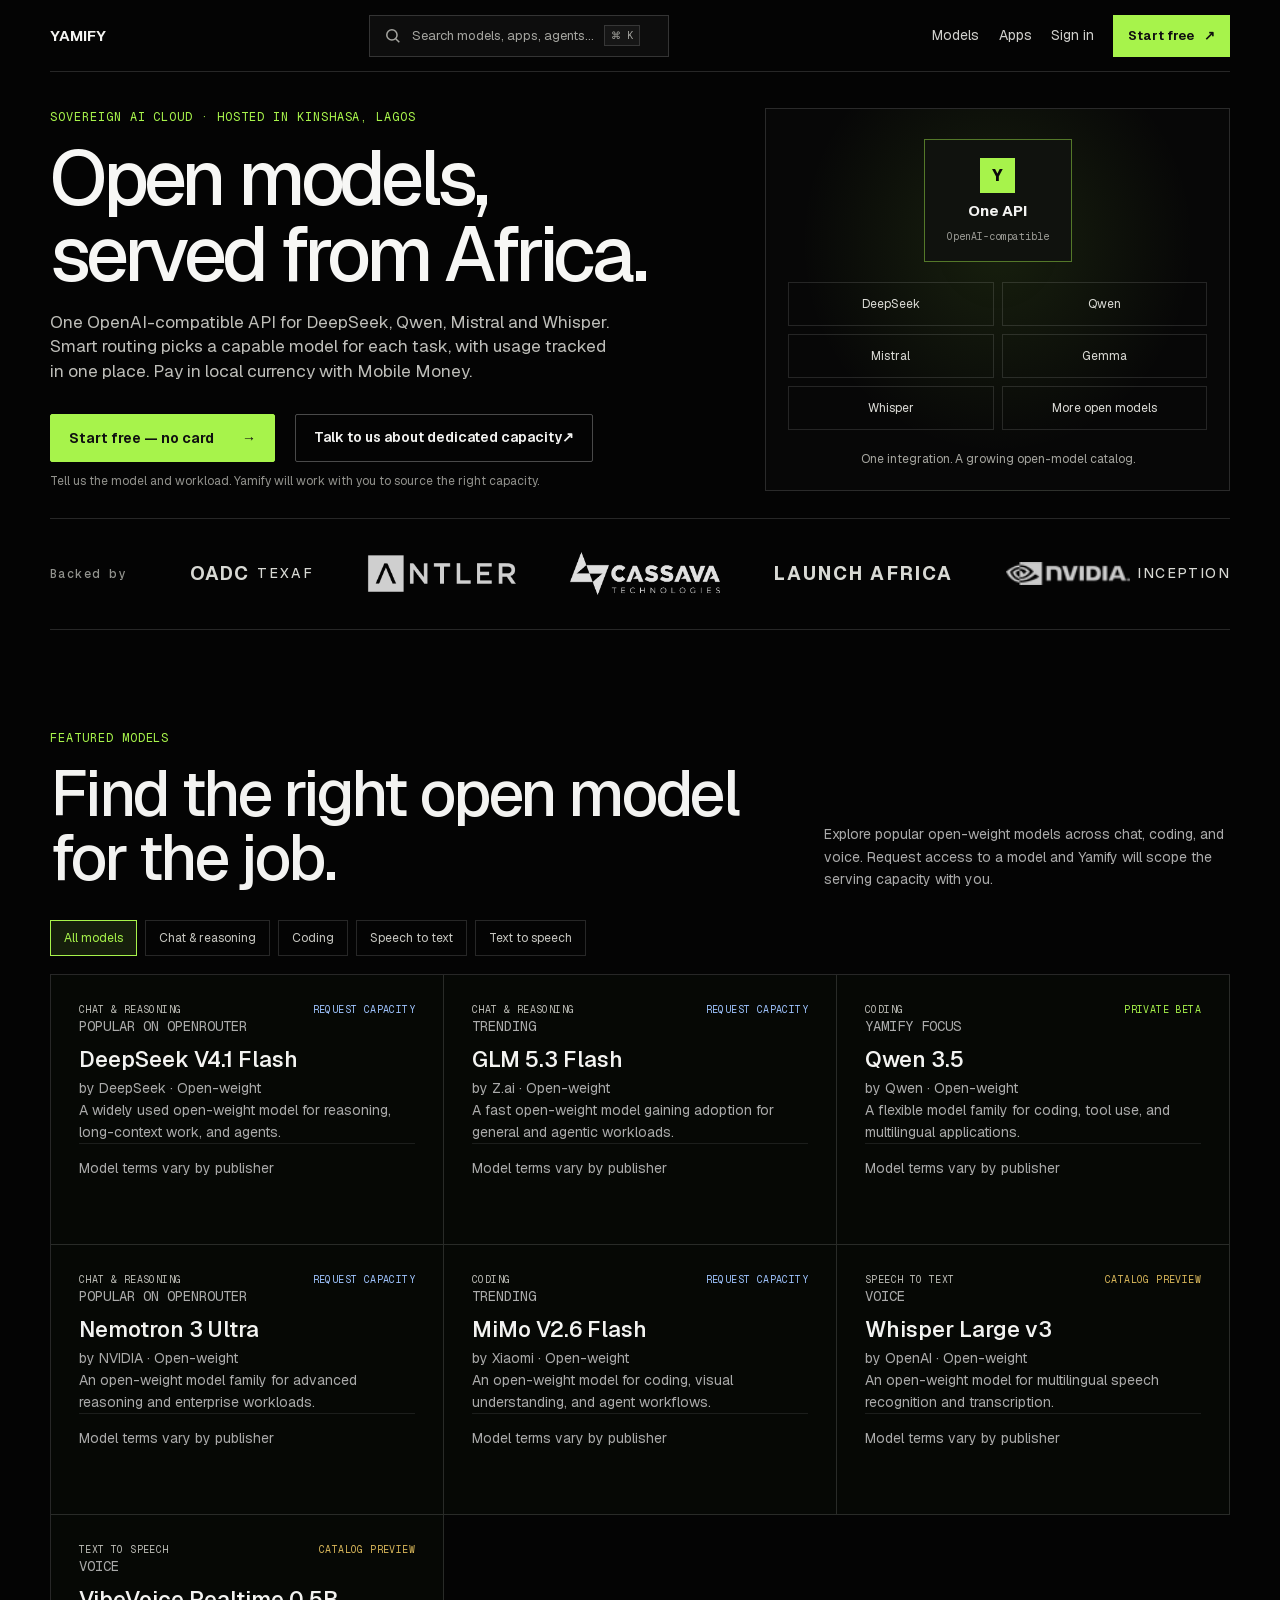
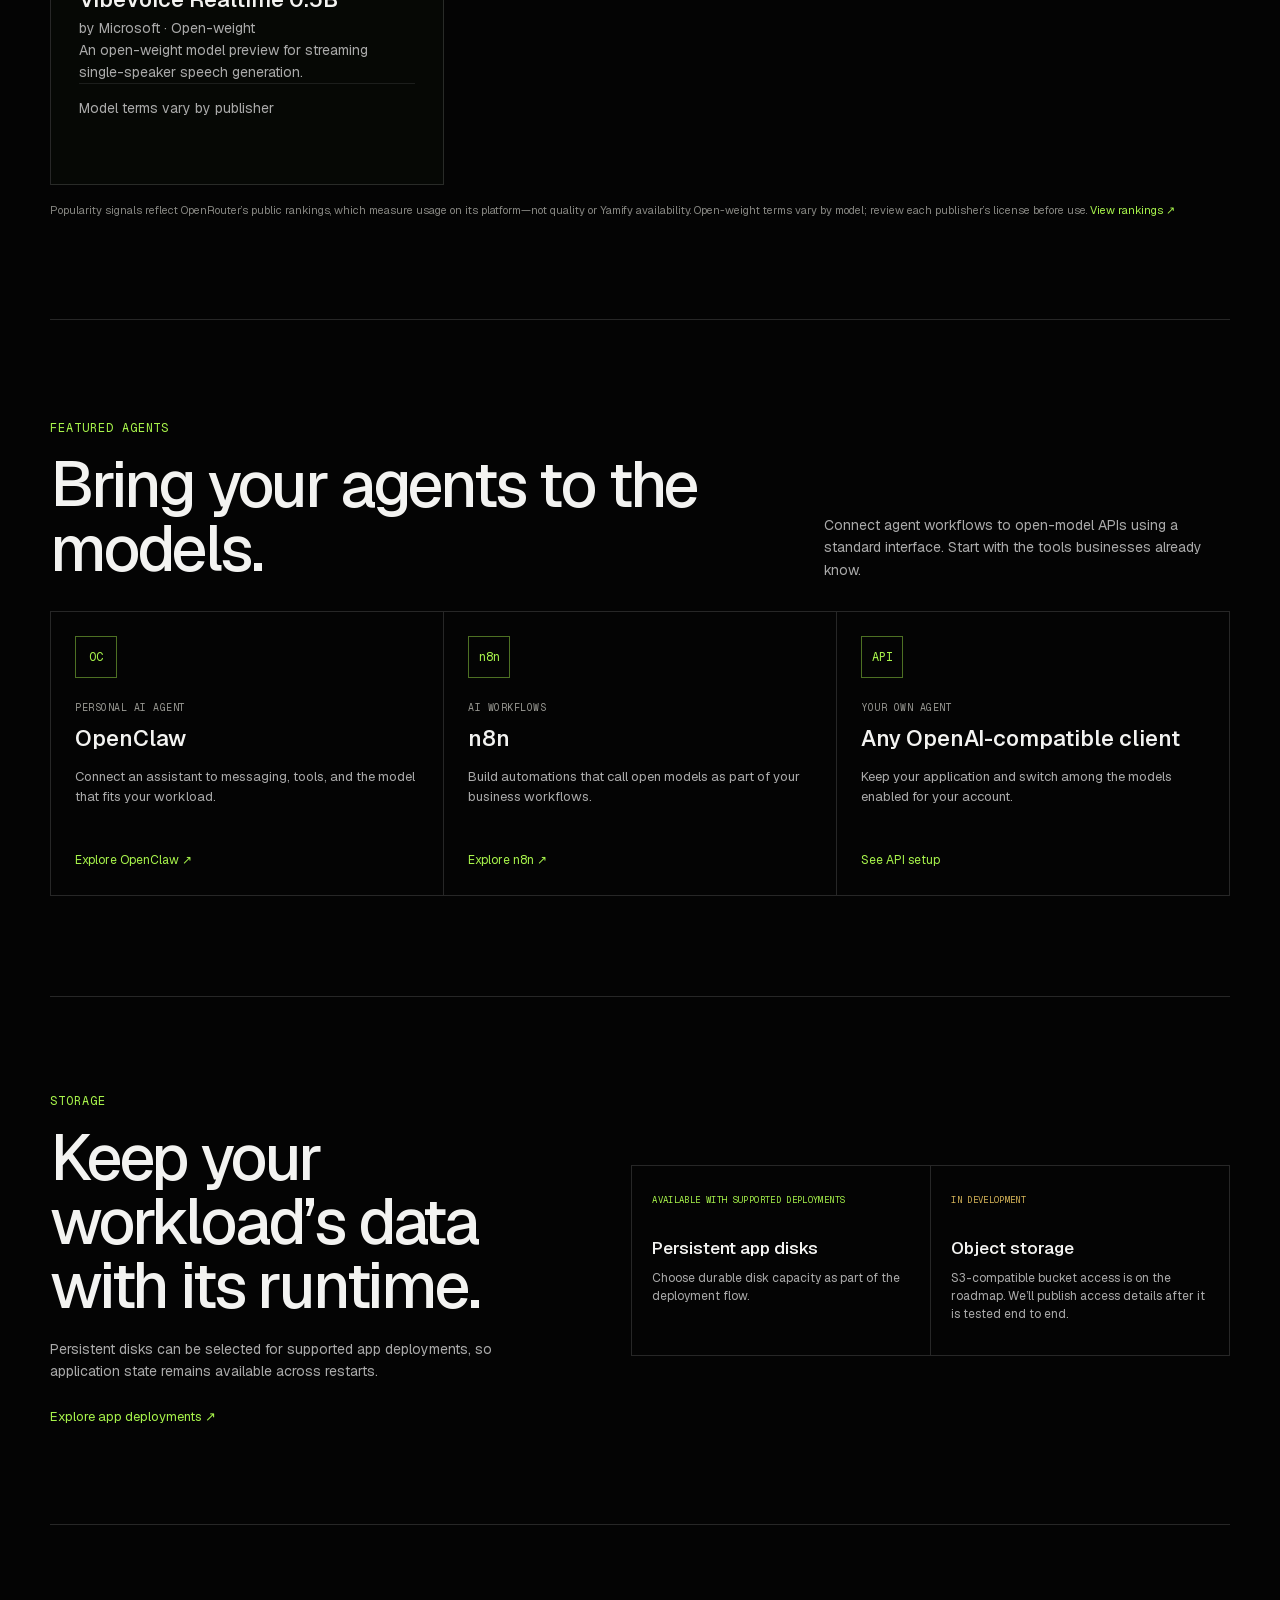
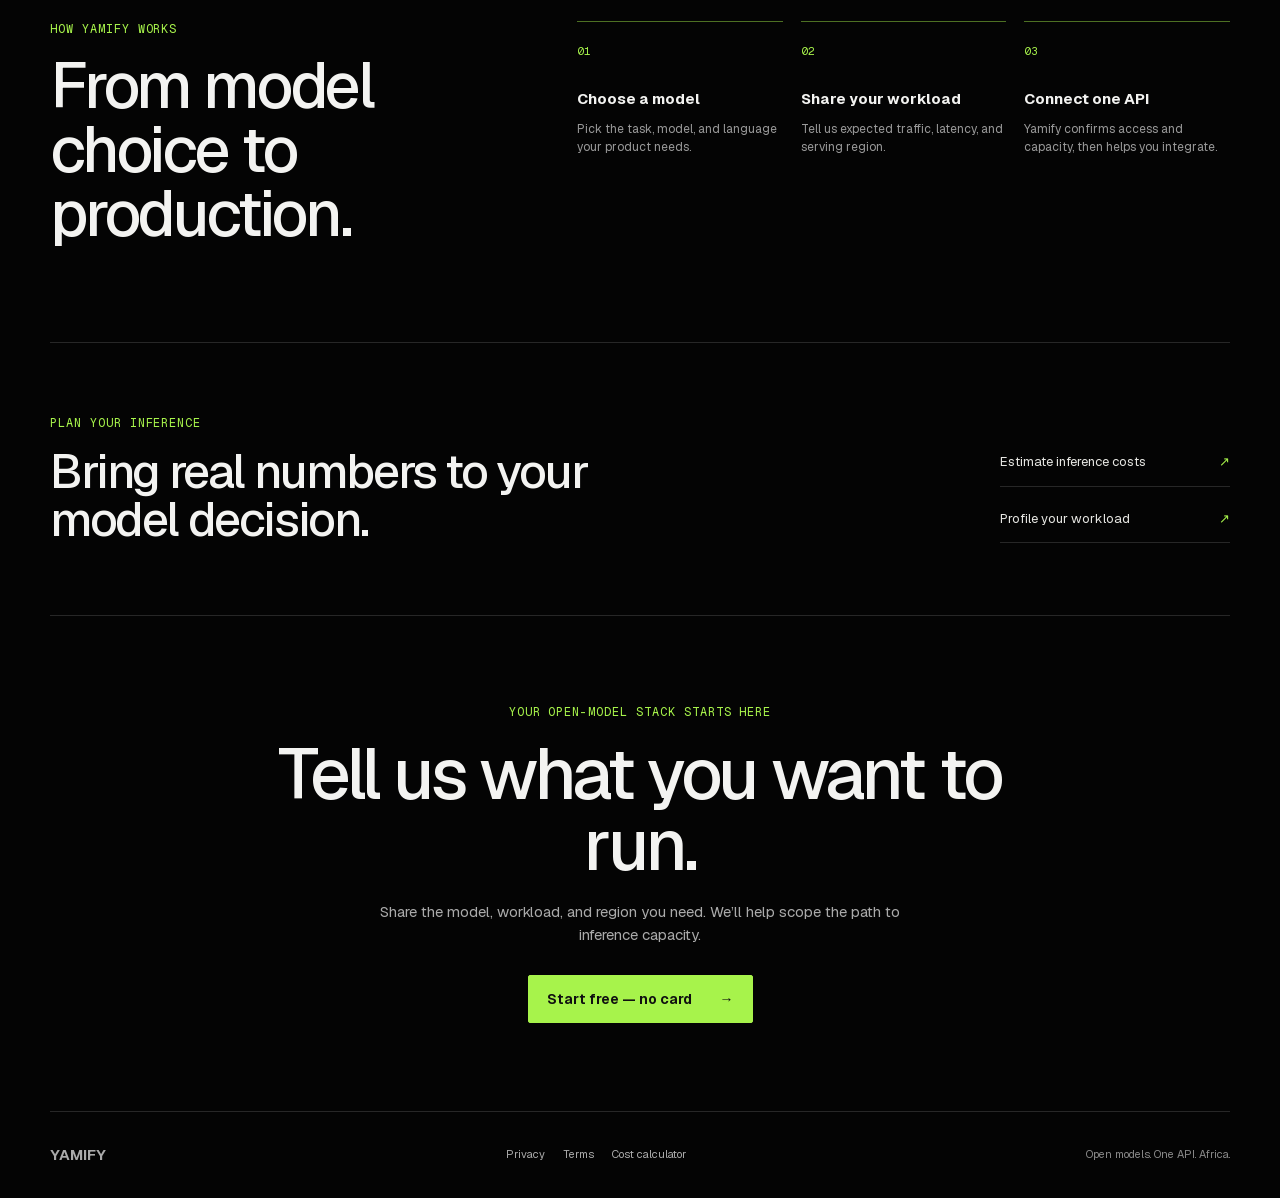
==== commit 8395c4fc: "Sync standby homepage from yamify.co" ====
--- a/index.html
+++ b/index.html
@@ -1 +1 @@
-<!DOCTYPE html><!--1792048807442--><html lang="en"><head><meta charSet="utf-8"/><meta name="viewport" content="width=device-width, initial-scale=1"/><link rel="preload" href="/_next/static/media/22a5144ee8d83bca-s.p.woff2" as="font" crossorigin="" type="font/woff2"/><link rel="preload" href="/_next/static/media/7d4881bb7e1bf84d-s.p.woff2" as="font" crossorigin="" type="font/woff2"/><link rel="stylesheet" href="/_next/static/css/15730e9f7c5c55ef.css" data-precedence="next"/><link rel="stylesheet" href="/_next/static/css/770645a42de2b248.css" data-precedence="next"/><link rel="stylesheet" href="/_next/static/css/ae8f82815fbc89ca.css" data-precedence="next"/><link rel="stylesheet" href="/_next/static/css/bc18d04810256c21.css" data-precedence="next"/><link rel="preload" as="script" fetchPriority="low" href="/_next/static/chunks/webpack-707794f2cb7bf3d1.js"/><script src="/_next/static/chunks/4bd1b696-182b6b13bdad92e3.js" async=""></script><script src="/_next/static/chunks/1255-1ff0f0eaaef27c27.js" async=""></script><script src="/_next/static/chunks/main-app-edcff556e057fd21.js" async=""></script><script src="/_next/static/chunks/2619-04bc32f026a0d946.js" async=""></script><script src="/_next/static/chunks/6763-33b0130a7f512ead.js" async=""></script><script src="/_next/static/chunks/app/page-2f49be21486d58f5.js" async=""></script><script src="/_next/static/chunks/4114-7371391130cc2d6d.js" async=""></script><script src="/_next/static/chunks/5203-31a7e61d5dcc946f.js" async=""></script><script src="/_next/static/chunks/8079-3f41cdf9c3233351.js" async=""></script><script src="/_next/static/chunks/app/layout-12b65e4a6c2a5392.js" async=""></script><script src="https://clerk.yamify.co/npm/@clerk/clerk-js@5/dist/clerk.browser.js" data-clerk-js-script="true" async="" crossorigin="anonymous" data-clerk-publishable-key="pk_live_Y2xlcmsueWFtaWZ5LmNvJA" data-clerk-domain="clerk.yamify.co"></script><link rel="preload" href="https://www.googletagmanager.com/gtag/js?id=G-MQG80WZVFF" as="script"/><link rel="preload" href="//js-eu1.hs-scripts.com/146340379.js" as="script"/><meta name="next-size-adjust" content=""/><title>Yamify | Open-model inference for teams serving Africa</title><meta name="description" content="Call Qwen, Mistral, Gemma, and African open models through one OpenAI-compatible API, with verified African serving regions as they become available."/><meta name="keywords" content="Yamify,serverless AI inference,Africa AI infrastructure,Vambo AI MORENA,Mistral Large 4,Gemma 4,open-weight models Africa,emerging markets AI,private beta"/><link rel="canonical" href="https://www.yamify.co/"/><meta property="og:title" content="Yamify | Open-model inference for teams serving Africa"/><meta property="og:description" content="Call Qwen, Mistral, Gemma, and African open models through one OpenAI-compatible API, with verified African serving regions as they become available."/><meta property="og:url" content="https://yamify.co"/><meta property="og:site_name" content="Yamify"/><meta property="og:locale" content="en_US"/><meta property="og:type" content="website"/><meta name="twitter:card" content="summary_large_image"/><meta name="twitter:title" content="Yamify | Open-model inference for teams serving Africa"/><meta name="twitter:description" content="Call Qwen, Mistral, Gemma, and African open models through one OpenAI-compatible API, with verified African serving regions as they become available."/><link rel="icon" href="/favicon.ico" type="image/x-icon" sizes="32x32"/><link rel="icon" href="/favicon.ico"/><link rel="icon" href="/favicon-32x32.png" type="image/png" sizes="32x32"/><link rel="icon" href="/icon-192.png" type="image/png" sizes="192x192"/><link rel="icon" href="/icon-512.png" type="image/png" sizes="512x512"/><link rel="apple-touch-icon" href="/apple-touch-icon.png" sizes="180x180" type="image/png"/><script src="/_next/static/chunks/polyfills-42372ed130431b0a.js" noModule=""></script><meta name="robots" content="noindex,nofollow"/></head><body class="__variable_8eaea4 __variable_8c25df font-sans"><div hidden=""><!--$--><!--/$--></div><script>(self.__next_s=self.__next_s||[]).push([0,{"children":"\n                (function () {\n                  try {\n                    var root = document.documentElement;\n                    root.classList.add(\"dark\");\n                    root.dataset.theme = \"dark\";\n                    root.dataset.themePreference = \"dark\";\n                    try { localStorage.setItem(\"yamify_theme\", \"dark\"); } catch (e) {}\n                  } catch (e) {}\n                })();\n              ","id":"theme-init"}])</script><noscript><iframe src="https://www.googletagmanager.com/ns.html?id=GTM-WL9HFFB7" height="0" width="0" style="display:none;visibility:hidden"></iframe></noscript><main class="yamify-stealth-home stealth-home_page__ax_D2"><style>body:has(.yamify-stealth-home) .yamify-whatsapp-float{display:none}</style><header class="stealth-home_header__IA_jc"><a class="stealth-home_wordmark__qhOIy" aria-label="Yamify home" href="/">YAMIFY</a><nav class="stealth-home_nav__SqSqI" aria-label="Primary navigation"><button type="button" class="stealth-home_primaryAction__E_vr0">Request private beta<span aria-hidden="true">&gt;</span></button></nav></header><section class="stealth-home_hero__zQ7Mt" aria-labelledby="stealth-title"><div class="stealth-home_copy__e8kOl"><p class="stealth-home_eyebrow__I7_2I">Open-model inference · Private beta</p><h1 id="stealth-title">Open-model inference, built for teams serving Africa.</h1><p class="stealth-home_intro__dqSDG">Call Qwen, Mistral, Gemma and African open models through one OpenAI-compatible API. Start on Yamify-managed capacity and choose verified African regions as they become available.</p><div class="stealth-home_actions__EWrHt"><button type="button" class="stealth-home_primaryAction__E_vr0">Request private beta<span aria-hidden="true">&gt;</span></button><a class="stealth-home_secondaryActionLink__bLXOv" href="#model-catalog-title">View models</a></div><p class="stealth-home_note__JRX3w">Applications are reviewed by the founding team. No infrastructure is provisioned until access is approved and funded.</p></div><aside class="stealth-home_stackCard__H_hFj" aria-label="How Yamify inference works"><p class="stealth-home_stackLabel__mNNqD">One clear path to production</p><div class="stealth-home_stackItem__N9HhR"><span>01</span><strong>Connect once</strong><small>OpenAI-compatible</small></div><div class="stealth-home_stackItem__N9HhR"><span>02</span><strong>Choose a model ID</strong><small>Per request</small></div><div class="stealth-home_stackItem__N9HhR"><span>03</span><strong>See the serving region</strong><small>Before production</small></div><div class="stealth-home_models__Ie5bS">Yamify-managed capacity first<br/>Dedicated capacity when your workload requires it</div></aside></section><section class="stealth-home_proof__Y_q5v" aria-label="Yamify platform principles"><p><strong>One API</strong><span>Switch open models without rewriting your application</span></p><p><strong>African data plane</strong><span>Model serving designed to run physically inside Africa</span></p><p><strong>Verifiable region</strong><span>Endpoint region now; signed request receipts on the roadmap</span></p></section><section class="stealth-home_catalog__MckCL" aria-labelledby="model-catalog-title"><div class="stealth-home_catalogHeading__YuAoL"><div><p class="stealth-home_eyebrow__I7_2I">Trending open-weight models</p><h2 id="model-catalog-title">The models teams are asking for. One API.</h2></div><p>Start with efficient shared inference. Move to a dedicated African deployment when traffic, latency, or data residency requires it.</p></div><div class="stealth-home_modelGrid__wnnvm"><article><span class="stealth-home_available__tv2hX">Private beta</span><h3>MORENA 1.5B Instruct</h3><p>Vambo AI&#x27;s African foundation model for chat, translation, and tool use across 12 African languages.</p><small>African languages · Apache 2.0</small></article><article><span class="stealth-home_preview__hLypC">Preview</span><h3>Mistral Large 4</h3><p>Mistral&#x27;s new frontier multimodal model for demanding reasoning, coding, and enterprise workloads.</p><small>Frontier reasoning · Multimodal</small></article><article><span class="stealth-home_preview__hLypC">Preview</span><h3>Gemma 4 12B</h3><p>Google&#x27;s efficient open-weight model for multilingual assistants, document workflows, and production apps.</p><small>Efficient · Multilingual</small></article><article><span class="stealth-home_available__tv2hX">Private beta</span><h3>Qwen 3.5</h3><p>Fast general-purpose reasoning, code, agents, and tool calling through Yamify&#x27;s shared model pool.</p><small>Reasoning · Code · Agents</small></article></div><div class="stealth-home_catalogAction__HPBDN"><p>Availability and serving region are shown before you send production traffic.</p><button type="button" class="stealth-home_primaryAction__E_vr0">Request private beta<span aria-hidden="true">&gt;</span></button></div></section><footer class="stealth-home_footer__KmSU_"><p>Call Yamify from your own app, or connect the same API to OpenClaw and n8n.</p><a class="stealth-home_emailLink__72EfX" href="/early-access">See the founding offer →</a></footer></main><!--$--><!--/$--><section aria-label="Notifications alt+T" tabindex="-1" aria-live="polite" aria-relevant="additions text" aria-atomic="false"></section><script src="/_next/static/chunks/webpack-707794f2cb7bf3d1.js" id="_R_" async=""></script><script>(self.__next_f=self.__next_f||[]).push([0])</script><script>self.__next_f.push([1,"1:\"$Sreact.fragment\"\n3:I[52619,[\"2619\",\"static/chunks/2619-04bc32f026a0d946.js\",\"6763\",\"static/chunks/6763-33b0130a7f512ead.js\",\"8974\",\"static/chunks/app/page-2f49be21486d58f5.js\"],\"\"]\n4:I[29144,[\"2619\",\"static/chunks/2619-04bc32f026a0d946.js\",\"6763\",\"static/chunks/6763-33b0130a7f512ead.js\",\"8974\",\"static/chunks/app/page-2f49be21486d58f5.js\"],\"default\"]\nb:I[57150,[],\"\"]\n:HL[\"/_next/static/media/22a5144ee8d83bca-s.p.woff2\",\"font\",{\"crossOrigin\":\"\",\"type\":\"font/woff2\"}]\n:HL[\"/_next/static/media/7d4881bb7e1bf84d-s.p.woff2\",\"font\",{\"crossOrigin\":\"\",\"type\":\"font/woff2\"}]\n:HL[\"/_next/static/css/15730e9f7c5c55ef.css\",\"style\"]\n:HL[\"/_next/static/css/770645a42de2b248.css\",\"style\"]\n:HL[\"/_next/static/css/ae8f82815fbc89ca.css\",\"style\"]\n:HL[\"/_next/static/css/bc18d04810256c21.css\",\"style\"]\n"])</script><script>self.__next_f.push([1,"0:{\"P\":null,\"b\":\"1792048807442\",\"p\":\"\",\"c\":[\"\",\"\"],\"i\":false,\"f\":[[[\"\",{\"children\":[\"__PAGE__\",{}]},\"$undefined\",\"$undefined\",true],[\"\",[\"$\",\"$1\",\"c\",{\"children\":[[[\"$\",\"link\",\"0\",{\"rel\":\"stylesheet\",\"href\":\"/_next/static/css/15730e9f7c5c55ef.css\",\"precedence\":\"next\",\"crossOrigin\":\"$undefined\",\"nonce\":\"$undefined\"}],[\"$\",\"link\",\"1\",{\"rel\":\"stylesheet\",\"href\":\"/_next/static/css/770645a42de2b248.css\",\"precedence\":\"next\",\"crossOrigin\":\"$undefined\",\"nonce\":\"$undefined\"}],[\"$\",\"link\",\"2\",{\"rel\":\"stylesheet\",\"href\":\"/_next/static/css/ae8f82815fbc89ca.css\",\"precedence\":\"next\",\"crossOrigin\":\"$undefined\",\"nonce\":\"$undefined\"}]],\"$L2\"]}],{\"children\":[\"__PAGE__\",[\"$\",\"$1\",\"c\",{\"children\":[[\"$\",\"main\",null,{\"className\":\"yamify-stealth-home stealth-home_page__ax_D2\",\"children\":[[\"$\",\"style\",null,{\"dangerouslySetInnerHTML\":{\"__html\":\"body:has(.yamify-stealth-home) .yamify-whatsapp-float{display:none}\"}}],[\"$\",\"header\",null,{\"className\":\"stealth-home_header__IA_jc\",\"children\":[[\"$\",\"$L3\",null,{\"href\":\"/\",\"className\":\"stealth-home_wordmark__qhOIy\",\"aria-label\":\"Yamify home\",\"children\":\"YAMIFY\"}],[\"$\",\"nav\",null,{\"className\":\"stealth-home_nav__SqSqI\",\"aria-label\":\"Primary navigation\",\"children\":[\"$\",\"$L4\",null,{\"label\":\"Request private beta\"}]}]]}],[\"$\",\"section\",null,{\"className\":\"stealth-home_hero__zQ7Mt\",\"aria-labelledby\":\"stealth-title\",\"children\":[[\"$\",\"div\",null,{\"className\":\"stealth-home_copy__e8kOl\",\"children\":[[\"$\",\"p\",null,{\"className\":\"stealth-home_eyebrow__I7_2I\",\"children\":\"Open-model inference · Private beta\"}],[\"$\",\"h1\",null,{\"id\":\"stealth-title\",\"children\":\"Open-model inference, built for teams serving Africa.\"}],[\"$\",\"p\",null,{\"className\":\"stealth-home_intro__dqSDG\",\"children\":\"Call Qwen, Mistral, Gemma and African open models through one OpenAI-compatible API. Start on Yamify-managed capacity and choose verified African regions as they become available.\"}],[\"$\",\"div\",null,{\"className\":\"stealth-home_actions__EWrHt\",\"children\":[[\"$\",\"$L4\",null,{\"label\":\"Request private beta\"}],[\"$\",\"$L3\",null,{\"href\":\"#model-catalog-title\",\"className\":\"stealth-home_secondaryActionLink__bLXOv\",\"children\":\"View models\"}]]}],[\"$\",\"p\",null,{\"className\":\"stealth-home_note__JRX3w\",\"children\":\"Applications are reviewed by the founding team. No infrastructure is provisioned until access is approved and funded.\"}]]}],[\"$\",\"aside\",null,{\"className\":\"stealth-home_stackCard__H_hFj\",\"aria-label\":\"How Yamify inference works\",\"children\":[[\"$\",\"p\",null,{\"className\":\"stealth-home_stackLabel__mNNqD\",\"children\":\"One clear path to production\"}],[\"$\",\"div\",null,{\"className\":\"stealth-home_stackItem__N9HhR\",\"children\":[[\"$\",\"span\",null,{\"children\":\"01\"}],[\"$\",\"strong\",null,{\"children\":\"Connect once\"}],[\"$\",\"small\",null,{\"children\":\"OpenAI-compatible\"}]]}],[\"$\",\"div\",null,{\"className\":\"stealth-home_stackItem__N9HhR\",\"children\":[[\"$\",\"span\",null,{\"children\":\"02\"}],[\"$\",\"strong\",null,{\"children\":\"Choose a model ID\"}],[\"$\",\"small\",null,{\"children\":\"Per request\"}]]}],[\"$\",\"div\",null,{\"className\":\"stealth-home_stackItem__N9HhR\",\"children\":[[\"$\",\"span\",null,{\"children\":\"03\"}],[\"$\",\"strong\",null,{\"children\":\"See the serving region\"}],[\"$\",\"small\",null,{\"children\":\"Before production\"}]]}],[\"$\",\"div\",null,{\"className\":\"stealth-home_models__Ie5bS\",\"children\":[\"Yamify-managed capacity first\",[\"$\",\"br\",null,{}],\"Dedicated capacity when your workload requires it\"]}]]}]]}],[\"$\",\"section\",null,{\"className\":\"stealth-home_proof__Y_q5v\",\"aria-label\":\"Yamify platform principles\",\"children\":[[\"$\",\"p\",null,{\"children\":[[\"$\",\"strong\",null,{\"children\":\"One API\"}],[\"$\",\"span\",null,{\"children\":\"Switch open models without rewriting your application\"}]]}],[\"$\",\"p\",null,{\"children\":[[\"$\",\"strong\",null,{\"children\":\"African data plane\"}],[\"$\",\"span\",null,{\"children\":\"Model serving designed to run physically inside Africa\"}]]}],[\"$\",\"p\",null,{\"children\":[[\"$\",\"strong\",null,{\"children\":\"Verifiable region\"}],[\"$\",\"span\",null,{\"children\":\"Endpoint region now; signed request receipts on the roadmap\"}]]}]]}],[\"$\",\"section\",null,{\"className\":\"stealth-home_catalog__MckCL\",\"aria-labelledby\":\"model-catalog-title\",\"children\":[[\"$\",\"div\",null,{\"className\":\"stealth-home_catalogHeading__YuAoL\",\"children\":[[\"$\",\"div\",null,{\"children\":[[\"$\",\"p\",null,{\"className\":\"stealth-home_eyebrow__I7_2I\",\"children\":\"Trending open-weight models\"}],[\"$\",\"h2\",null,{\"id\":\"model-catalog-title\",\"children\":\"The models teams are asking for. One API.\"}]]}],[\"$\",\"p\",null,{\"children\":\"Start with efficient shared inference. Move to a dedicated African deployment when traffic, latency, or data residency requires it.\"}]]}],\"$L5\",\"$L6\"]}],\"$L7\"]}],[\"$L8\"],\"$L9\"]}],{},null,false]},null,false],\"$La\",false]],\"m\":\"$undefined\",\"G\":[\"$b\",[]],\"s\":false,\"S\":true}\n"])</script><script>self.__next_f.push([1,"c:I[24431,[],\"OutletBoundary\"]\ne:I[15278,[],\"AsyncMetadataOutlet\"]\n10:I[24431,[],\"ViewportBoundary\"]\n12:I[24431,[],\"MetadataBoundary\"]\n13:\"$Sreact.suspense\"\n"])</script><script>self.__next_f.push([1,"5:[\"$\",\"div\",null,{\"className\":\"stealth-home_modelGrid__wnnvm\",\"children\":[[\"$\",\"article\",null,{\"children\":[[\"$\",\"span\",null,{\"className\":\"stealth-home_available__tv2hX\",\"children\":\"Private beta\"}],[\"$\",\"h3\",null,{\"children\":\"MORENA 1.5B Instruct\"}],[\"$\",\"p\",null,{\"children\":\"Vambo AI's African foundation model for chat, translation, and tool use across 12 African languages.\"}],[\"$\",\"small\",null,{\"children\":\"African languages · Apache 2.0\"}]]}],[\"$\",\"article\",null,{\"children\":[[\"$\",\"span\",null,{\"className\":\"stealth-home_preview__hLypC\",\"children\":\"Preview\"}],[\"$\",\"h3\",null,{\"children\":\"Mistral Large 4\"}],[\"$\",\"p\",null,{\"children\":\"Mistral's new frontier multimodal model for demanding reasoning, coding, and enterprise workloads.\"}],[\"$\",\"small\",null,{\"children\":\"Frontier reasoning · Multimodal\"}]]}],[\"$\",\"article\",null,{\"children\":[[\"$\",\"span\",null,{\"className\":\"stealth-home_preview__hLypC\",\"children\":\"Preview\"}],[\"$\",\"h3\",null,{\"children\":\"Gemma 4 12B\"}],[\"$\",\"p\",null,{\"children\":\"Google's efficient open-weight model for multilingual assistants, document workflows, and production apps.\"}],[\"$\",\"small\",null,{\"children\":\"Efficient · Multilingual\"}]]}],[\"$\",\"article\",null,{\"children\":[[\"$\",\"span\",null,{\"className\":\"stealth-home_available__tv2hX\",\"children\":\"Private beta\"}],[\"$\",\"h3\",null,{\"children\":\"Qwen 3.5\"}],[\"$\",\"p\",null,{\"children\":\"Fast general-purpose reasoning, code, agents, and tool calling through Yamify's shared model pool.\"}],[\"$\",\"small\",null,{\"children\":\"Reasoning · Code · Agents\"}]]}]]}]\n"])</script><script>self.__next_f.push([1,"6:[\"$\",\"div\",null,{\"className\":\"stealth-home_catalogAction__HPBDN\",\"children\":[[\"$\",\"p\",null,{\"children\":\"Availability and serving region are shown before you send production traffic.\"}],[\"$\",\"$L4\",null,{\"label\":\"Request private beta\"}]]}]\n7:[\"$\",\"footer\",null,{\"className\":\"stealth-home_footer__KmSU_\",\"children\":[[\"$\",\"p\",null,{\"children\":\"Call Yamify from your own app, or connect the same API to OpenClaw and n8n.\"}],[\"$\",\"$L3\",null,{\"href\":\"/early-access\",\"className\":\"stealth-home_emailLink__72EfX\",\"children\":\"See the founding offer →\"}]]}]\n8:[\"$\",\"link\",\"0\",{\"rel\":\"stylesheet\",\"href\":\"/_next/static/css/bc18d04810256c21.css\",\"precedence\":\"next\",\"crossOrigin\":\"$undefined\",\"nonce\":\"$undefined\"}]\n9:[\"$\",\"$Lc\",null,{\"children\":[\"$Ld\",[\"$\",\"$Le\",null,{\"promise\":\"$@f\"}]]}]\na:[\"$\",\"$1\",\"h\",{\"children\":[null,[[\"$\",\"$L10\",null,{\"children\":\"$L11\"}],[\"$\",\"meta\",null,{\"name\":\"next-size-adjust\",\"content\":\"\"}]],[\"$\",\"$L12\",null,{\"children\":[\"$\",\"div\",null,{\"hidden\":true,\"children\":[\"$\",\"$13\",null,{\"fallback\":null,\"children\":\"$L14\"}]}]}]]}]\n"])</script><script>self.__next_f.push([1,"15:I[58367,[\"4114\",\"static/chunks/4114-7371391130cc2d6d.js\",\"5203\",\"static/chunks/5203-31a7e61d5dcc946f.js\",\"8079\",\"static/chunks/8079-3f41cdf9c3233351.js\",\"7177\",\"static/chunks/app/layout-12b65e4a6c2a5392.js\"],\"ClientClerkProvider\"]\n16:I[41402,[\"4114\",\"static/chunks/4114-7371391130cc2d6d.js\",\"5203\",\"static/chunks/5203-31a7e61d5dcc946f.js\",\"8079\",\"static/chunks/8079-3f41cdf9c3233351.js\",\"7177\",\"static/chunks/app/layout-12b65e4a6c2a5392.js\"],\"\"]\n17:I[79149,[\"4114\",\"static/chunks/4114-7371391130cc2d6d.js\",\"5203\",\"static/chunks/5203-31a7e61d5dcc946f.js\",\"8079\",\"static/chunks/8079-3f41cdf9c3233351.js\",\"7177\",\"static/chunks/app/layout-12b65e4a6c2a5392.js\"],\"default\"]\n18:I[24613,[\"4114\",\"static/chunks/4114-7371391130cc2d6d.js\",\"5203\",\"static/chunks/5203-31a7e61d5dcc946f.js\",\"8079\",\"static/chunks/8079-3f41cdf9c3233351.js\",\"7177\",\"static/chunks/app/layout-12b65e4a6c2a5392.js\"],\"default\"]\n19:I[9766,[],\"\"]\n1a:I[98924,[],\"\"]\n1b:I[17171,[\"4114\",\"static/chunks/4114-7371391130cc2d6d.js\",\"5203\",\"static/chunks/5203-31a7e61d5dcc946f.js\",\"8079\",\"static/chunks/8079-3f41cdf9c3233351.js\",\"7177\",\"static/chunks/app/layout-12b65e4a6c2a5392.js\"],\"default\"]\n1c:I[18720,[\"4114\",\"static/chunks/4114-7371391130cc2d6d.js\",\"5203\",\"static/chunks/5203-31a7e61d5dcc946f.js\",\"8079\",\"static/chunks/8079-3f41cdf9c3233351.js\",\"7177\",\"static/chunks/app/layout-12b65e4a6c2a5392.js\"],\"Toaster\"]\n"])</script><script>self.__next_f.push([1,"2:[\"$\",\"$L15\",null,{\"publishableKey\":\"pk_live_Y2xlcmsueWFtaWZ5LmNvJA\",\"clerkJSUrl\":\"$undefined\",\"clerkJSVersion\":\"$undefined\",\"proxyUrl\":\"\",\"domain\":\"clerk.yamify.co\",\"isSatellite\":false,\"signInUrl\":\"/auth/sign-in\",\"signUpUrl\":\"/auth/sign-up\",\"signInForceRedirectUrl\":\"/dashboard/after-login\",\"signUpForceRedirectUrl\":\"/dashboard/after-login\",\"signInFallbackRedirectUrl\":\"/dashboard/after-login\",\"signUpFallbackRedirectUrl\":\"/dashboard/after-login\",\"afterSignInUrl\":\"\",\"afterSignUpUrl\":\"\",\"newSubscriptionRedirectUrl\":\"\",\"telemetry\":{\"disabled\":false,\"debug\":false},\"sdkMetadata\":{\"name\":\"@clerk/nextjs\",\"version\":\"6.24.0\",\"environment\":\"production\"},\"nonce\":\"\",\"initialState\":null,\"children\":[\"$\",\"html\",null,{\"lang\":\"en\",\"suppressHydrationWarning\":true,\"children\":[\"$\",\"body\",null,{\"className\":\"__variable_8eaea4 __variable_8c25df font-sans\",\"children\":[[\"$\",\"$L16\",null,{\"id\":\"theme-init\",\"strategy\":\"beforeInteractive\",\"children\":\"\\n                (function () {\\n                  try {\\n                    var root = document.documentElement;\\n                    root.classList.add(\\\"dark\\\");\\n                    root.dataset.theme = \\\"dark\\\";\\n                    root.dataset.themePreference = \\\"dark\\\";\\n                    try { localStorage.setItem(\\\"yamify_theme\\\", \\\"dark\\\"); } catch (e) {}\\n                  } catch (e) {}\\n                })();\\n              \"}],[\"$\",\"$L16\",null,{\"id\":\"gtm-script\",\"strategy\":\"afterInteractive\",\"children\":\"\\n                (function(w,d,s,l,i){\\n                  w[l]=w[l]||[];\\n                  w[l].push({'gtm.start': new Date().getTime(),event:'gtm.js'});\\n                  var f=d.getElementsByTagName(s)[0],\\n                      j=d.createElement(s),\\n                      dl=l!='dataLayer'?'\u0026l='+l:'';\\n                  j.async=true;\\n                  j.src='https://www.googletagmanager.com/gtm.js?id='+i+dl;\\n                  f.parentNode.insertBefore(j,f);\\n                })(window,document,'script','dataLayer','GTM-WL9HFFB7');\\n              \"}],[\"$\",\"noscript\",null,{\"children\":[\"$\",\"iframe\",null,{\"src\":\"https://www.googletagmanager.com/ns.html?id=GTM-WL9HFFB7\",\"height\":\"0\",\"width\":\"0\",\"style\":{\"display\":\"none\",\"visibility\":\"hidden\"}}]}],[\"$\",\"$L17\",null,{}],[\"$\",\"$L18\",null,{}],[\"$\",\"$L19\",null,{\"parallelRouterKey\":\"children\",\"error\":\"$undefined\",\"errorStyles\":\"$undefined\",\"errorScripts\":\"$undefined\",\"template\":[\"$\",\"$L1a\",null,{}],\"templateStyles\":\"$undefined\",\"templateScripts\":\"$undefined\",\"notFound\":[[[\"$\",\"title\",null,{\"children\":\"404: This page could not be found.\"}],[\"$\",\"div\",null,{\"style\":{\"fontFamily\":\"system-ui,\\\"Segoe UI\\\",Roboto,Helvetica,Arial,sans-serif,\\\"Apple Color Emoji\\\",\\\"Segoe UI Emoji\\\"\",\"height\":\"100vh\",\"textAlign\":\"center\",\"display\":\"flex\",\"flexDirection\":\"column\",\"alignItems\":\"center\",\"justifyContent\":\"center\"},\"children\":[\"$\",\"div\",null,{\"children\":[[\"$\",\"style\",null,{\"dangerouslySetInnerHTML\":{\"__html\":\"body{color:#000;background:#fff;margin:0}.next-error-h1{border-right:1px solid rgba(0,0,0,.3)}@media (prefers-color-scheme:dark){body{color:#fff;background:#000}.next-error-h1{border-right:1px solid rgba(255,255,255,.3)}}\"}}],[\"$\",\"h1\",null,{\"className\":\"next-error-h1\",\"style\":{\"display\":\"inline-block\",\"margin\":\"0 20px 0 0\",\"padding\":\"0 23px 0 0\",\"fontSize\":24,\"fontWeight\":500,\"verticalAlign\":\"top\",\"lineHeight\":\"49px\"},\"children\":404}],[\"$\",\"div\",null,{\"style\":{\"display\":\"inline-block\"},\"children\":[\"$\",\"h2\",null,{\"style\":{\"fontSize\":14,\"fontWeight\":400,\"lineHeight\":\"49px\",\"margin\":0},\"children\":\"This page could not be found.\"}]}]]}]}]],[]],\"forbidden\":\"$undefined\",\"unauthorized\":\"$undefined\"}],[\"$\",\"$L1b\",null,{}],[\"$\",\"$L1c\",null,{\"position\":\"top-right\",\"richColors\":true,\"closeButton\":true,\"toastOptions\":{\"duration\":4500}}],[\"$\",\"$L16\",null,{\"id\":\"hs-script-loader\",\"async\":true,\"defer\":true,\"src\":\"//js-eu1.hs-scripts.com/146340379.js\"}]]}]}]}]\n"])</script><script>self.__next_f.push([1,"11:[[\"$\",\"meta\",\"0\",{\"charSet\":\"utf-8\"}],[\"$\",\"meta\",\"1\",{\"name\":\"viewport\",\"content\":\"width=device-width, initial-scale=1\"}]]\nd:null\n"])</script><script>self.__next_f.push([1,"1d:I[80622,[],\"IconMark\"]\n"])</script><script>self.__next_f.push([1,"f:{\"metadata\":[[\"$\",\"title\",\"0\",{\"children\":\"Yamify | Open-model inference for teams serving Africa\"}],[\"$\",\"meta\",\"1\",{\"name\":\"description\",\"content\":\"Call Qwen, Mistral, Gemma, and African open models through one OpenAI-compatible API, with verified African serving regions as they become available.\"}],[\"$\",\"meta\",\"2\",{\"name\":\"keywords\",\"content\":\"Yamify,serverless AI inference,Africa AI infrastructure,Vambo AI MORENA,Mistral Large 4,Gemma 4,open-weight models Africa,emerging markets AI,private beta\"}],[\"$\",\"link\",\"3\",{\"rel\":\"canonical\",\"href\":\"https://yamify.co\"}],[\"$\",\"meta\",\"4\",{\"property\":\"og:title\",\"content\":\"Yamify | Open-model inference for teams serving Africa\"}],[\"$\",\"meta\",\"5\",{\"property\":\"og:description\",\"content\":\"Call Qwen, Mistral, Gemma, and African open models through one OpenAI-compatible API, with verified African serving regions as they become available.\"}],[\"$\",\"meta\",\"6\",{\"property\":\"og:url\",\"content\":\"https://yamify.co\"}],[\"$\",\"meta\",\"7\",{\"property\":\"og:site_name\",\"content\":\"Yamify\"}],[\"$\",\"meta\",\"8\",{\"property\":\"og:locale\",\"content\":\"en_US\"}],[\"$\",\"meta\",\"9\",{\"property\":\"og:type\",\"content\":\"website\"}],[\"$\",\"meta\",\"10\",{\"name\":\"twitter:card\",\"content\":\"summary_large_image\"}],[\"$\",\"meta\",\"11\",{\"name\":\"twitter:title\",\"content\":\"Yamify | Open-model inference for teams serving Africa\"}],[\"$\",\"meta\",\"12\",{\"name\":\"twitter:description\",\"content\":\"Call Qwen, Mistral, Gemma, and African open models through one OpenAI-compatible API, with verified African serving regions as they become available.\"}],[\"$\",\"link\",\"13\",{\"rel\":\"icon\",\"href\":\"/favicon.ico\",\"type\":\"image/x-icon\",\"sizes\":\"32x32\"}],[\"$\",\"link\",\"14\",{\"rel\":\"icon\",\"href\":\"/favicon.ico\"}],[\"$\",\"link\",\"15\",{\"rel\":\"icon\",\"href\":\"/favicon-32x32.png\",\"type\":\"image/png\",\"sizes\":\"32x32\"}],[\"$\",\"link\",\"16\",{\"rel\":\"icon\",\"href\":\"/icon-192.png\",\"type\":\"image/png\",\"sizes\":\"192x192\"}],[\"$\",\"link\",\"17\",{\"rel\":\"icon\",\"href\":\"/icon-512.png\",\"type\":\"image/png\",\"sizes\":\"512x512\"}],[\"$\",\"link\",\"18\",{\"rel\":\"apple-touch-icon\",\"href\":\"/apple-touch-icon.png\",\"sizes\":\"180x180\",\"type\":\"image/png\"}],[\"$\",\"$L1d\",\"19\",{}]],\"error\":null,\"digest\":\"$undefined\"}\n"])</script><script>self.__next_f.push([1,"14:\"$f:metadata\"\n"])</script></body></html>+<!DOCTYPE html><!--1793592753969--><html lang="en"><head><meta charSet="utf-8"/><meta name="viewport" content="width=device-width, initial-scale=1"/><link rel="preload" href="/_next/static/media/22a5144ee8d83bca-s.p.woff2" as="font" crossorigin="" type="font/woff2"/><link rel="preload" href="/_next/static/media/7d4881bb7e1bf84d-s.p.woff2" as="font" crossorigin="" type="font/woff2"/><link rel="preload" as="image" href="/images/antler-white.png"/><link rel="preload" as="image" href="/images/cassava-white.png"/><link rel="preload" as="image" href="/images/NVIDIA.png"/><link rel="stylesheet" href="/_next/static/css/15730e9f7c5c55ef.css" data-precedence="next"/><link rel="stylesheet" href="/_next/static/css/0bdb0c64d715ec2a.css" data-precedence="next"/><link rel="stylesheet" href="/_next/static/css/ae8f82815fbc89ca.css" data-precedence="next"/><link rel="stylesheet" href="/_next/static/css/40012a38ea53805c.css" data-precedence="next"/><link rel="preload" as="script" fetchPriority="low" href="/_next/static/chunks/webpack-332844d0e5071a1a.js"/><script src="/_next/static/chunks/4bd1b696-182b6b13bdad92e3.js" async=""></script><script src="/_next/static/chunks/1255-a9b9ea39ee1f2eea.js" async=""></script><script src="/_next/static/chunks/main-app-dbcba7c71411dc9f.js" async=""></script><script src="/_next/static/chunks/2619-024c323f8ca0f6aa.js" async=""></script><script src="/_next/static/chunks/46-cc97758c3a42fa60.js" async=""></script><script src="/_next/static/chunks/app/page-ae37d8358f6c709a.js" async=""></script><script src="/_next/static/chunks/4114-7371391130cc2d6d.js" async=""></script><script src="/_next/static/chunks/5203-31a7e61d5dcc946f.js" async=""></script><script src="/_next/static/chunks/8079-bff1fe0999258711.js" async=""></script><script src="/_next/static/chunks/app/layout-e8cb7cfbbcf4a9d9.js" async=""></script><script src="https://clerk.yamify.co/npm/@clerk/clerk-js@5/dist/clerk.browser.js" data-clerk-js-script="true" async="" crossorigin="anonymous" data-clerk-publishable-key="pk_live_Y2xlcmsueWFtaWZ5LmNvJA" data-clerk-domain="clerk.yamify.co"></script><link rel="preload" href="https://www.googletagmanager.com/gtag/js?id=G-MQG80WZVFF" as="script"/><link rel="preload" href="https://www.yamify.co//js-eu1.hs-scripts.com/146340379.js" as="script"/><meta name="next-size-adjust" content=""https://www.yamify.co/><title>Yamify | One API for open models in Africa</title><meta name="description" content="One OpenAI-compatible API for DeepSeek, Qwen, Mistral and Whisper. Smart routing, unified usage tracking, and Mobile Money payments for African businesses."https://www.yamify.co/><meta name="keywords" content="Yamify,open models Africa,open-weight inference API,AI models Africa,Qwen,DeepSeek,voice AI Africa"/><link rel="canonical" href="https://www.yamify.co/"https://www.yamify.co/><meta property="og:title" content="Yamify | One API for open models in Africa"/><meta property="og:description" content="One OpenAI-compatible API for DeepSeek, Qwen, Mistral and Whisper. Smart routing, unified usage tracking, and Mobile Money payments for African businesses."https://www.yamify.co/><meta property="og:url" content="https://yamify.co"/><meta property="og:site_name" content="Yamify"/><meta property="og:locale" content="en_US"/><meta property="og:type" content="website"/><meta name="twitter:card" content="summary_large_image"/><meta name="twitter:title" content="Yamify | One API for open models in Africa"/><meta name="twitter:description" content="One OpenAI-compatible API for DeepSeek, Qwen, Mistral and Whisper. Smart routing, unified usage tracking, and Mobile Money payments for African businesses."https://www.yamify.co/><link rel="icon" href="/favicon.ico" type="image/x-icon" sizes="32x32"/><link rel="icon" href="/favicon.ico"/><link rel="icon" href="/favicon-32x32.png" type="image/png" sizes="32x32"/><link rel="icon" href="/icon-192.png" type="image/png" sizes="192x192"/><link rel="icon" href="/icon-512.png" type="image/png" sizes="512x512"/><link rel="apple-touch-icon" href="/apple-touch-icon.png" sizes="180x180" type="image/png"/><script src="/_next/static/chunks/polyfills-42372ed130431b0a.js" noModule=""></script><meta name="robots" content="noindex,nofollow"/></head><body class="__variable_8eaea4 __variable_8c25df font-sans"><div hidden=""><!--$--><!--/$--></div><script>(self.__next_s=self.__next_s||[]).push([0,{"children":"\n                (function () {\n                  try {\n                    var root = document.documentElement;\n                    root.classList.add(\"dark\");\n                    root.dataset.theme = \"dark\";\n                    root.dataset.themePreference = \"dark\";\n                    try { localStorage.setItem(\"yamify_theme\", \"dark\"); } catch (e) {}\n                  } catch (e) {}\n                })();\n              ","id":"theme-init"}])</script><noscript><iframe src="https://www.googletagmanager.com/ns.html?id=GTM-WL9HFFB7" height="0" width="0" style="display:none;visibility:hidden"></iframe></noscript><main class="yamify-stealth-home stealth-home_page__ax_D2"><style>body:has(.yamify-stealth-home) .yamify-whatsapp-float{display:none}</style><header class="stealth-home_header__IA_jc"><a class="stealth-home_wordmark__qhOIy" aria-label="Yamify home" href="https://www.yamify.co/">YAMIFY</a><div class="stealth-home_searchWrap__n1r9D"><button class="stealth-home_searchTrigger__W7bJS" type="button" aria-haspopup="dialog" aria-label="Search open models, providers, and tasks"><svg aria-hidden="true" viewBox="0 0 20 20" fill="none"><circle cx="8.8" cy="8.8" r="5.7"></circle><path d="m13 13 4 4"></path></svg><span>Search models, apps, agents…</span><kbd>⌘ K</kbd></button></div><nav class="stealth-home_nav__SqSqI" aria-label="Primary navigation"><a class="stealth-home_navLink__67YoG" href="#featured-models">Models</a><a class="stealth-home_navLink__67YoG" href="https://www.yamify.co/apps">Apps</a><a class="stealth-home_navLink__67YoG" href="https://www.yamify.co/auth/sign-in">Sign in</a><a class="stealth-home_navCta__MSpp1" href="https://www.yamify.co/auth/sign-up">Start free <span aria-hidden="true">↗</span></a></nav></header><section class="stealth-home_hero__zQ7Mt" aria-labelledby="hero-title"><div class="stealth-home_heroCopy__2HMBU"><p class="stealth-home_eyebrow__I7_2I">Sovereign AI cloud · Hosted in Kinshasa, Lagos</p><h1 id="hero-title">Open models, served from Africa.</h1><p class="stealth-home_intro__dqSDG">One OpenAI-compatible API for DeepSeek, Qwen, Mistral and Whisper. Smart routing picks a capable model for each task, with usage tracked in one place. Pay in local currency with Mobile Money.</p><div class="stealth-home_actions__EWrHt"><a class="stealth-home_primaryAction__E_vr0" href="https://www.yamify.co/auth/sign-up">Start free — no card <span aria-hidden="true">→</span></a><button type="button" class="stealth-home_secondaryActionLink__bLXOv">Talk to us about dedicated capacity <span aria-hidden="true">↗</span></button></div><p class="stealth-home_heroNote__S1hx6">Tell us the model and workload. Yamify will work with you to source the right capacity.</p></div><div class="stealth-home_heroVisual__0eQqV" aria-label="One API connects applications to open language and voice models"><div class="stealth-home_apiNode__Wy_4N"><span>Y</span><strong>One API</strong><small>OpenAI-compatible</small></div><div class="stealth-home_modelNodes__3Rt6N"><span>DeepSeek</span><span>Qwen</span><span>Mistral</span><span>Gemma</span><span>Whisper</span><span>More open models</span></div><p>One integration. A growing open-model catalog.</p></div></section><section class="stealth-home_trustLine__Xkn4l" aria-label="Yamify ecosystem"><span class="stealth-home_trustLabel__9ToXW">Backed by</span><div class="stealth-home_trustMarks__0gcdp"><a class="stealth-home_trustLink__wyQ3X" href="https://openaccessdc.net/news/yamify-partners-with-oadc-texaf---kinshasa-to-deploy-local-ai-agents-for-businesses-in-kinshasa" target="_blank" rel="noopener noreferrer" aria-label="Read about Yamify’s partnership with OADC Texaf"><span class="stealth-home_wordmarkOadc__teM8L">OADC <b>TEXAF</b></span></a><a class="stealth-home_trustLink__wyQ3X" href="https://www.linkedin.com/posts/lucibata_halfway-through-antler-los-2-and-yamify-is-share-7394823794671910912-_jim/" target="_blank" rel="noopener noreferrer" aria-label="Read Luc’s post about building Yamify during Antler Lagos"><img src="/images/antler-white.png" alt="Antler"/></a><a class="stealth-home_trustLink__wyQ3X" href="https://dabafinance.com/en/news/yamify-gets-launch-africa-backing" target="_blank" rel="noopener noreferrer" aria-label="Read about Launch Africa backing Yamify and its distribution partners"><img class="stealth-home_cassavaTrust__mS7nr" src="/images/cassava-white.png" alt="Cassava Technologies"/></a><a class="stealth-home_trustLink__wyQ3X" href="https://www.launchafrica.vc/yamify" target="_blank" rel="noopener noreferrer" aria-label="Read Launch Africa’s profile of Yamify"><span class="stealth-home_wordmarkLaunch__eLT46">LAUNCH AFRICA</span></a><a class="stealth-home_trustLink__wyQ3X" href="https://www.linkedin.com/posts/lucibata_yamify-ai-cloud-activity-7382353873316859904-M2iY" target="_blank" rel="noopener noreferrer" aria-label="Read Yamify’s announcement about joining NVIDIA Inception"><span class="stealth-home_nvidiaTrust__PYMuB"><img src="/images/NVIDIA.png" alt="NVIDIA"/> <b>INCEPTION</b></span></a></div></section><section class="stealth-home_section__loxwW" id="featured-models" aria-labelledby="models-title"><div class="stealth-home_sectionHeading__FqpQ_"><div><p class="stealth-home_eyebrow__I7_2I">Featured models</p><h2 id="models-title">Find the right open model for the job.</h2></div><p>Explore popular open-weight models across chat, coding, and voice. Request access to a model and Yamify will scope the serving capacity with you.</p></div><div class="stealth-home_modelControls__8J5aO" aria-label="Filter featured models by task"><div class="stealth-home_taskFilters__htVhW" role="group" aria-label="Model task"><button type="button" aria-pressed="true" class="stealth-home_filterActive__M1XyD">All models</button><button type="button" aria-pressed="false" class="stealth-home_filterButton__s__Fx">Chat &amp; reasoning</button><button type="button" aria-pressed="false" class="stealth-home_filterButton__s__Fx">Coding</button><button type="button" aria-pressed="false" class="stealth-home_filterButton__s__Fx">Speech to text</button><button type="button" aria-pressed="false" class="stealth-home_filterButton__s__Fx">Text to speech</button></div></div><div class="stealth-home_modelGrid__wnnvm" aria-live="polite"><article class="stealth-home_modelCard__I5vAi" id="model-deepseek-v41-flash"><div class="stealth-home_modelCardTop__xuALW"><span class="stealth-home_taskTag__brh1N">Chat &amp; reasoning</span><span class="stealth-home_statusRequest__9hf86">Request capacity</span></div><p class="stealth-home_popularity__tlKtf">Popular on OpenRouter</p><h3>DeepSeek V4.1 Flash</h3><p class="stealth-home_publisher__9FeLT">by <!-- -->DeepSeek<!-- --> · Open-weight</p><p class="stealth-home_modelSummary__xrt63">A widely used open-weight model for reasoning, long-context work, and agents.</p><p class="stealth-home_modelFoot__BORoR">Model terms vary by publisher</p></article><article class="stealth-home_modelCard__I5vAi" id="model-glm-53-flash"><div class="stealth-home_modelCardTop__xuALW"><span class="stealth-home_taskTag__brh1N">Chat &amp; reasoning</span><span class="stealth-home_statusRequest__9hf86">Request capacity</span></div><p class="stealth-home_popularity__tlKtf">Trending</p><h3>GLM 5.3 Flash</h3><p class="stealth-home_publisher__9FeLT">by <!-- -->Z.ai<!-- --> · Open-weight</p><p class="stealth-home_modelSummary__xrt63">A fast open-weight model gaining adoption for general and agentic workloads.</p><p class="stealth-home_modelFoot__BORoR">Model terms vary by publisher</p></article><article class="stealth-home_modelCard__I5vAi" id="model-qwen35"><div class="stealth-home_modelCardTop__xuALW"><span class="stealth-home_taskTag__brh1N">Coding</span><span class="stealth-home_statusBeta__gT0sY">Private beta</span></div><p class="stealth-home_popularity__tlKtf">Yamify focus</p><h3>Qwen 3.5</h3><p class="stealth-home_publisher__9FeLT">by <!-- -->Qwen<!-- --> · Open-weight</p><p class="stealth-home_modelSummary__xrt63">A flexible model family for coding, tool use, and multilingual applications.</p><p class="stealth-home_modelFoot__BORoR">Model terms vary by publisher</p></article><article class="stealth-home_modelCard__I5vAi" id="model-nemotron-3-ultra"><div class="stealth-home_modelCardTop__xuALW"><span class="stealth-home_taskTag__brh1N">Chat &amp; reasoning</span><span class="stealth-home_statusRequest__9hf86">Request capacity</span></div><p class="stealth-home_popularity__tlKtf">Popular on OpenRouter</p><h3>Nemotron 3 Ultra</h3><p class="stealth-home_publisher__9FeLT">by <!-- -->NVIDIA<!-- --> · Open-weight</p><p class="stealth-home_modelSummary__xrt63">An open-weight model family for advanced reasoning and enterprise workloads.</p><p class="stealth-home_modelFoot__BORoR">Model terms vary by publisher</p></article><article class="stealth-home_modelCard__I5vAi" id="model-mimo-v26-flash"><div class="stealth-home_modelCardTop__xuALW"><span class="stealth-home_taskTag__brh1N">Coding</span><span class="stealth-home_statusRequest__9hf86">Request capacity</span></div><p class="stealth-home_popularity__tlKtf">Trending</p><h3>MiMo V2.6 Flash</h3><p class="stealth-home_publisher__9FeLT">by <!-- -->Xiaomi<!-- --> · Open-weight</p><p class="stealth-home_modelSummary__xrt63">An open-weight model for coding, visual understanding, and agent workflows.</p><p class="stealth-home_modelFoot__BORoR">Model terms vary by publisher</p></article><article class="stealth-home_modelCard__I5vAi" id="model-whisper-large-v3"><div class="stealth-home_modelCardTop__xuALW"><span class="stealth-home_taskTag__brh1N">Speech to text</span><span class="stealth-home_statusPreview__RnSXB">Catalog preview</span></div><p class="stealth-home_popularity__tlKtf">Voice</p><h3>Whisper Large v3</h3><p class="stealth-home_publisher__9FeLT">by <!-- -->OpenAI<!-- --> · Open-weight</p><p class="stealth-home_modelSummary__xrt63">An open-weight model for multilingual speech recognition and transcription.</p><p class="stealth-home_modelFoot__BORoR">Model terms vary by publisher</p></article><article class="stealth-home_modelCard__I5vAi" id="model-vibevoice-realtime"><div class="stealth-home_modelCardTop__xuALW"><span class="stealth-home_taskTag__brh1N">Text to speech</span><span class="stealth-home_statusPreview__RnSXB">Catalog preview</span></div><p class="stealth-home_popularity__tlKtf">Voice</p><h3>VibeVoice Realtime 0.5B</h3><p class="stealth-home_publisher__9FeLT">by <!-- -->Microsoft<!-- --> · Open-weight</p><p class="stealth-home_modelSummary__xrt63">An open-weight model preview for streaming single-speaker speech generation.</p><p class="stealth-home_modelFoot__BORoR">Model terms vary by publisher</p></article></div><p class="stealth-home_sourceNote__DErwH">Popularity signals reflect OpenRouter’s public rankings, which measure usage on its platform—not quality or Yamify availability. Open-weight terms vary by model; review each publisher’s license before use. <a href="https://openrouter.ai/rankings" target="_blank" rel="noreferrer">View rankings ↗</a></p></section><section class="stealth-home_section__loxwW" id="featured-agents" aria-labelledby="agents-title"><div class="stealth-home_sectionHeading__FqpQ_"><div><p class="stealth-home_eyebrow__I7_2I">Featured agents</p><h2 id="agents-title">Bring your agents to the models.</h2></div><p>Connect agent workflows to open-model APIs using a standard interface. Start with the tools businesses already know.</p></div><div class="stealth-home_agentGrid__z4Q5z"><article class="stealth-home_featureCard__0aa7R"><div class="stealth-home_cardMark__yFIdq">OC</div><p class="stealth-home_cardType__kXAgt">Personal AI agent</p><h3>OpenClaw</h3><p>Connect an assistant to messaging, tools, and the model that fits your workload.</p><a href="https://openclaw.ai/" target="_blank" rel="noreferrer">Explore OpenClaw ↗</a></article><article class="stealth-home_featureCard__0aa7R"><div class="stealth-home_cardMark__yFIdq">n8n</div><p class="stealth-home_cardType__kXAgt">AI workflows</p><h3>n8n</h3><p>Build automations that call open models as part of your business workflows.</p><a href="https://n8n.io/" target="_blank" rel="noreferrer">Explore n8n ↗</a></article><article class="stealth-home_featureCard__0aa7R"><div class="stealth-home_cardMark__yFIdq">API</div><p class="stealth-home_cardType__kXAgt">Your own agent</p><h3>Any OpenAI-compatible client</h3><p>Keep your application and switch among the models enabled for your account.</p><a href="https://www.yamify.co/dashboard/settings">See API setup</a></article></div></section><section class="stealth-home_storageSection__YKj50" id="storage" aria-labelledby="storage-title"><div class="stealth-home_storageCopy__1CYZx"><p class="stealth-home_eyebrow__I7_2I">Storage</p><h2 id="storage-title">Keep your workload’s data with its runtime.</h2><p>Persistent disks can be selected for supported app deployments, so application state remains available across restarts.</p><a href="https://www.yamify.co/dashboard/apps">Explore app deployments ↗</a></div><div class="stealth-home_storageCards__0Sbx7"><article><span class="stealth-home_statusLive__muO8B">Available with supported deployments</span><h3>Persistent app disks</h3><p>Choose durable disk capacity as part of the deployment flow.</p></article><article><span class="stealth-home_statusPlanned__jSv9Q">In development</span><h3>Object storage</h3><p>S3-compatible bucket access is on the roadmap. We’ll publish access details after it is tested end to end.</p></article></div></section><section class="stealth-home_howSection__wqseK" aria-labelledby="how-title"><div><p class="stealth-home_eyebrow__I7_2I">How Yamify works</p><h2 id="how-title">From model choice to production.</h2></div><ol class="stealth-home_steps__DM3yR"><li><span>01</span><strong>Choose a model</strong><p>Pick the task, model, and language your product needs.</p></li><li><span>02</span><strong>Share your workload</strong><p>Tell us expected traffic, latency, and serving region.</p></li><li><span>03</span><strong>Connect one API</strong><p>Yamify confirms access and capacity, then helps you integrate.</p></li></ol></section><section class="stealth-home_toolsSection__r48N1" aria-label="Workload planning tools"><div><p class="stealth-home_eyebrow__I7_2I">Plan your inference</p><h2>Bring real numbers to your model decision.</h2></div><div class="stealth-home_toolLinks__IFw9e"><a href="https://www.yamify.co/calculator">Estimate inference costs <span>↗</span></a><a href="https://www.yamify.co/workload-profiler">Profile your workload <span>↗</span></a></div></section><section class="stealth-home_finalCta__LDDjc" aria-labelledby="final-title"><p class="stealth-home_eyebrow__I7_2I">Your open-model stack starts here</p><h2 id="final-title">Tell us what you want to run.</h2><p>Share the model, workload, and region you need. We’ll help scope the path to inference capacity.</p><a class="stealth-home_primaryAction__E_vr0" href="https://www.yamify.co/auth/sign-up">Start free — no card <span aria-hidden="true">→</span></a></section><footer class="stealth-home_footer__KmSU_"><a class="stealth-home_wordmark__qhOIy" href="https://www.yamify.co/">YAMIFY</a><div><a href="https://www.yamify.co/privacy-policy">Privacy</a><a href="https://www.yamify.co/terms-of-service">Terms</a><a href="https://www.yamify.co/calculator">Cost calculator</a></div><span>Open models. One API. Africa.</span></footer></main><!--$--><!--/$--><section aria-label="Notifications alt+T" tabindex="-1" aria-live="polite" aria-relevant="additions text" aria-atomic="false"></section><script src="/_next/static/chunks/webpack-332844d0e5071a1a.js" id="_R_" async=""></script><script>(self.__next_f=self.__next_f||[]).push([0])</script><script>self.__next_f.push([1,"1:\"$Sreact.fragment\"\n3:I[52619,[\"2619\",\"static/chunks/2619-024c323f8ca0f6aa.js\",\"46\",\"static/chunks/46-cc97758c3a42fa60.js\",\"8974\",\"static/chunks/app/page-ae37d8358f6c709a.js\"],\"\"]\n4:I[40046,[\"2619\",\"static/chunks/2619-024c323f8ca0f6aa.js\",\"46\",\"static/chunks/46-cc97758c3a42fa60.js\",\"8974\",\"static/chunks/app/page-ae37d8358f6c709a.js\"],\"default\"]\n5:I[88708,[\"2619\",\"static/chunks/2619-024c323f8ca0f6aa.js\",\"46\",\"static/chunks/46-cc97758c3a42fa60.js\",\"8974\",\"static/chunks/app/page-ae37d8358f6c709a.js\"],\"default\"]\n14:I[57150,[],\"\"]\n:HL[\"/_next/static/media/22a5144ee8d83bca-s.p.woff2\",\"font\",{\"crossOrigin\":\"\",\"type\":\"font/woff2\"}]\n:HL[\"/_next/static/media/7d4881bb7e1bf84d-s.p.woff2\",\"font\",{\"crossOrigin\":\"\",\"type\":\"font/woff2\"}]\n:HL[\"/_next/static/css/15730e9f7c5c55ef.css\",\"style\"]\n:HL[\"/_next/static/css/0bdb0c64d715ec2a.css\",\"style\"]\n:HL[\"/_next/static/css/ae8f82815fbc89ca.css\",\"style\"]\n:HL[\"/_next/static/css/40012a38ea53805c.css\",\"style\"]\n"])</script><script>self.__next_f.push([1,"0:{\"P\":null,\"b\":\"1793592753969\",\"p\":\"\",\"c\":[\"\",\"\"],\"i\":false,\"f\":[[[\"\",{\"children\":[\"__PAGE__\",{}]},\"$undefined\",\"$undefined\",true],[\"\",[\"$\",\"$1\",\"c\",{\"children\":[[[\"$\",\"link\",\"0\",{\"rel\":\"stylesheet\",\"href\":\"/_next/static/css/15730e9f7c5c55ef.css\",\"precedence\":\"next\",\"crossOrigin\":\"$undefined\",\"nonce\":\"$undefined\"}],[\"$\",\"link\",\"1\",{\"rel\":\"stylesheet\",\"href\":\"/_next/static/css/0bdb0c64d715ec2a.css\",\"precedence\":\"next\",\"crossOrigin\":\"$undefined\",\"nonce\":\"$undefined\"}],[\"$\",\"link\",\"2\",{\"rel\":\"stylesheet\",\"href\":\"/_next/static/css/ae8f82815fbc89ca.css\",\"precedence\":\"next\",\"crossOrigin\":\"$undefined\",\"nonce\":\"$undefined\"}]],\"$L2\"]}],{\"children\":[\"__PAGE__\",[\"$\",\"$1\",\"c\",{\"children\":[[\"$\",\"main\",null,{\"className\":\"yamify-stealth-home stealth-home_page__ax_D2\",\"children\":[[\"$\",\"style\",null,{\"dangerouslySetInnerHTML\":{\"__html\":\"body:has(.yamify-stealth-home) .yamify-whatsapp-float{display:none}\"}}],[\"$\",\"header\",null,{\"className\":\"stealth-home_header__IA_jc\",\"children\":[[\"$\",\"$L3\",null,{\"href\":\"https://www.yamify.co/\",\"className\":\"stealth-home_wordmark__qhOIy\",\"aria-label\":\"Yamify home\",\"children\":\"YAMIFY\"}],[\"$\",\"$L4\",null,{}],[\"$\",\"nav\",null,{\"className\":\"stealth-home_nav__SqSqI\",\"aria-label\":\"Primary navigation\",\"children\":[[\"$\",\"$L3\",null,{\"href\":\"#featured-models\",\"className\":\"stealth-home_navLink__67YoG\",\"children\":\"Models\"}],[\"$\",\"$L3\",null,{\"href\":\"https://www.yamify.co/apps\",\"className\":\"stealth-home_navLink__67YoG\",\"children\":\"Apps\"}],[\"$\",\"$L3\",null,{\"href\":\"https://www.yamify.co/auth/sign-in\",\"className\":\"stealth-home_navLink__67YoG\",\"children\":\"Sign in\"}],[\"$\",\"a\",null,{\"className\":\"stealth-home_navCta__MSpp1\",\"href\":\"https://www.yamify.co/auth/sign-up\",\"children\":[\"Start free \",[\"$\",\"span\",null,{\"aria-hidden\":\"true\",\"children\":\"↗\"}]]}]]}]]}],[\"$\",\"section\",null,{\"className\":\"stealth-home_hero__zQ7Mt\",\"aria-labelledby\":\"hero-title\",\"children\":[[\"$\",\"div\",null,{\"className\":\"stealth-home_heroCopy__2HMBU\",\"children\":[[\"$\",\"p\",null,{\"className\":\"stealth-home_eyebrow__I7_2I\",\"children\":\"Sovereign AI cloud · Hosted in Kinshasa, Lagos\"}],[\"$\",\"h1\",null,{\"id\":\"hero-title\",\"children\":\"Open models, served from Africa.\"}],[\"$\",\"p\",null,{\"className\":\"stealth-home_intro__dqSDG\",\"children\":\"One OpenAI-compatible API for DeepSeek, Qwen, Mistral and Whisper. Smart routing picks a capable model for each task, with usage tracked in one place. Pay in local currency with Mobile Money.\"}],[\"$\",\"div\",null,{\"className\":\"stealth-home_actions__EWrHt\",\"children\":[[\"$\",\"a\",null,{\"className\":\"stealth-home_primaryAction__E_vr0\",\"href\":\"https://www.yamify.co/auth/sign-up\",\"children\":[\"Start free — no card \",[\"$\",\"span\",null,{\"aria-hidden\":\"true\",\"children\":\"→\"}]]}],[\"$\",\"$L5\",null,{\"className\":\"stealth-home_secondaryActionLink__bLXOv\",\"children\":[\"Talk to us about dedicated capacity \",[\"$\",\"span\",null,{\"aria-hidden\":\"true\",\"children\":\"↗\"}]]}]]}],[\"$\",\"p\",null,{\"className\":\"stealth-home_heroNote__S1hx6\",\"children\":\"Tell us the model and workload. Yamify will work with you to source the right capacity.\"}]]}],[\"$\",\"div\",null,{\"className\":\"stealth-home_heroVisual__0eQqV\",\"aria-label\":\"One API connects applications to open language and voice models\",\"children\":[[\"$\",\"div\",null,{\"className\":\"stealth-home_apiNode__Wy_4N\",\"children\":[[\"$\",\"span\",null,{\"children\":\"Y\"}],[\"$\",\"strong\",null,{\"children\":\"One API\"}],[\"$\",\"small\",null,{\"children\":\"OpenAI-compatible\"}]]}],[\"$\",\"div\",null,{\"className\":\"stealth-home_modelNodes__3Rt6N\",\"children\":[[\"$\",\"span\",null,{\"children\":\"DeepSeek\"}],[\"$\",\"span\",null,{\"children\":\"Qwen\"}],[\"$\",\"span\",null,{\"children\":\"Mistral\"}],[\"$\",\"span\",null,{\"children\":\"Gemma\"}],[\"$\",\"span\",null,{\"children\":\"Whisper\"}],[\"$\",\"span\",null,{\"children\":\"More open models\"}]]}],[\"$\",\"p\",null,{\"children\":\"One integration. A growing open-model catalog.\"}]]}]]}],[\"$\",\"section\",null,{\"className\":\"stealth-home_trustLine__Xkn4l\",\"aria-label\":\"Yamify ecosystem\",\"children\":[[\"$\",\"span\",null,{\"className\":\"stealth-home_trustLabel__9ToXW\",\"children\":\"Backed by\"}],[\"$\",\"div\",null,{\"className\":\"stealth-home_trustMarks__0gcdp\",\"children\":[[\"$\",\"a\",null,{\"className\":\"stealth-home_trustLink__wyQ3X\",\"href\":\"https://openaccessdc.net/news/yamify-partners-with-oadc-texaf---kinshasa-to-deploy-local-ai-agents-for-businesses-in-kinshasa\",\"target\":\"_blank\",\"rel\":\"noopener noreferrer\",\"aria-label\":\"Read about Yamify’s partnership with OADC Texaf\",\"children\":[\"$\",\"span\",null,{\"className\":\"stealth-home_wordmarkOadc__teM8L\",\"children\":[\"OADC \",[\"$\",\"b\",null,{\"children\":\"TEXAF\"}]]}]}],[\"$\",\"a\",null,{\"className\":\"stealth-home_trustLink__wyQ3X\",\"href\":\"https://www.linkedin.com/posts/lucibata_halfway-through-antler-los-2-and-yamify-is-share-7394823794671910912-_jim/\",\"target\":\"_blank\",\"rel\":\"noopener noreferrer\",\"aria-label\":\"Read Luc’s post about building Yamify during Antler Lagos\",\"children\":\"$L6\"}],\"$L7\",\"$L8\",\"$L9\"]}]]}],\"$La\",\"$Lb\",\"$Lc\",\"$Ld\",\"$Le\",\"$Lf\",\"$L10\"]}],[\"$L11\"],\"$L12\"]}],{},null,false]},null,false],\"$L13\",false]],\"m\":\"$undefined\",\"G\":[\"$14\",[]],\"s\":false,\"S\":true}\n"])</script><script>self.__next_f.push([1,"15:I[12823,[\"2619\",\"static/chunks/2619-024c323f8ca0f6aa.js\",\"46\",\"static/chunks/46-cc97758c3a42fa60.js\",\"8974\",\"static/chunks/app/page-ae37d8358f6c709a.js\"],\"default\"]\n16:I[24431,[],\"OutletBoundary\"]\n18:I[15278,[],\"AsyncMetadataOutlet\"]\n1a:I[24431,[],\"ViewportBoundary\"]\n1c:I[24431,[],\"MetadataBoundary\"]\n1d:\"$Sreact.suspense\"\n6:[\"$\",\"img\",null,{\"src\":\"/images/antler-white.png\",\"alt\":\"Antler\"}]\n7:[\"$\",\"a\",null,{\"className\":\"stealth-home_trustLink__wyQ3X\",\"href\":\"https://dabafinance.com/en/news/yamify-gets-launch-africa-backing\",\"target\":\"_blank\",\"rel\":\"noopener noreferrer\",\"aria-label\":\"Read about Launch Africa backing Yamify and its distribution partners\",\"children\":[\"$\",\"img\",null,{\"className\":\"stealth-home_cassavaTrust__mS7nr\",\"src\":\"/images/cassava-white.png\",\"alt\":\"Cassava Technologies\"}]}]\n8:[\"$\",\"a\",null,{\"className\":\"stealth-home_trustLink__wyQ3X\",\"href\":\"https://www.launchafrica.vc/yamify\",\"target\":\"_blank\",\"rel\":\"noopener noreferrer\",\"aria-label\":\"Read Launch Africa’s profile of Yamify\",\"children\":[\"$\",\"span\",null,{\"className\":\"stealth-home_wordmarkLaunch__eLT46\",\"children\":\"LAUNCH AFRICA\"}]}]\n9:[\"$\",\"a\",null,{\"className\":\"stealth-home_trustLink__wyQ3X\",\"href\":\"https://www.linkedin.com/posts/lucibata_yamify-ai-cloud-activity-7382353873316859904-M2iY\",\"target\":\"_blank\",\"rel\":\"noopener noreferrer\",\"aria-label\":\"Read Yamify’s announcement about joining NVIDIA Inception\",\"children\":[\"$\",\"span\",null,{\"className\":\"stealth-home_nvidiaTrust__PYMuB\",\"children\":[[\"$\",\"img\",null,{\"src\":\"/images/NVIDIA.png\",\"alt\":\"NVIDIA\"}],\" \",[\"$\",\"b\",null,{\"children\":\"INCEPTION\"}]]}]}]\n"])</script><script>self.__next_f.push([1,"a:[\"$\",\"section\",null,{\"className\":\"stealth-home_section__loxwW\",\"id\":\"featured-models\",\"aria-labelledby\":\"models-title\",\"children\":[[\"$\",\"div\",null,{\"className\":\"stealth-home_sectionHeading__FqpQ_\",\"children\":[[\"$\",\"div\",null,{\"children\":[[\"$\",\"p\",null,{\"className\":\"stealth-home_eyebrow__I7_2I\",\"children\":\"Featured models\"}],[\"$\",\"h2\",null,{\"id\":\"models-title\",\"children\":\"Find the right open model for the job.\"}]]}],[\"$\",\"p\",null,{\"children\":\"Explore popular open-weight models across chat, coding, and voice. Request access to a model and Yamify will scope the serving capacity with you.\"}]]}],[\"$\",\"$L15\",null,{}],[\"$\",\"p\",null,{\"className\":\"stealth-home_sourceNote__DErwH\",\"children\":[\"Popularity signals reflect OpenRouter’s public rankings, which measure usage on its platform—not quality or Yamify availability. Open-weight terms vary by model; review each publisher’s license before use. \",[\"$\",\"a\",null,{\"href\":\"https://openrouter.ai/rankings\",\"target\":\"_blank\",\"rel\":\"noreferrer\",\"children\":\"View rankings ↗\"}]]}]]}]\n"])</script><script>self.__next_f.push([1,"b:[\"$\",\"section\",null,{\"className\":\"stealth-home_section__loxwW\",\"id\":\"featured-agents\",\"aria-labelledby\":\"agents-title\",\"children\":[[\"$\",\"div\",null,{\"className\":\"stealth-home_sectionHeading__FqpQ_\",\"children\":[[\"$\",\"div\",null,{\"children\":[[\"$\",\"p\",null,{\"className\":\"stealth-home_eyebrow__I7_2I\",\"children\":\"Featured agents\"}],[\"$\",\"h2\",null,{\"id\":\"agents-title\",\"children\":\"Bring your agents to the models.\"}]]}],[\"$\",\"p\",null,{\"children\":\"Connect agent workflows to open-model APIs using a standard interface. Start with the tools businesses already know.\"}]]}],[\"$\",\"div\",null,{\"className\":\"stealth-home_agentGrid__z4Q5z\",\"children\":[[\"$\",\"article\",null,{\"className\":\"stealth-home_featureCard__0aa7R\",\"children\":[[\"$\",\"div\",null,{\"className\":\"stealth-home_cardMark__yFIdq\",\"children\":\"OC\"}],[\"$\",\"p\",null,{\"className\":\"stealth-home_cardType__kXAgt\",\"children\":\"Personal AI agent\"}],[\"$\",\"h3\",null,{\"children\":\"OpenClaw\"}],[\"$\",\"p\",null,{\"children\":\"Connect an assistant to messaging, tools, and the model that fits your workload.\"}],[\"$\",\"a\",null,{\"href\":\"https://openclaw.ai/\",\"target\":\"_blank\",\"rel\":\"noreferrer\",\"children\":\"Explore OpenClaw ↗\"}]]}],[\"$\",\"article\",null,{\"className\":\"stealth-home_featureCard__0aa7R\",\"children\":[[\"$\",\"div\",null,{\"className\":\"stealth-home_cardMark__yFIdq\",\"children\":\"n8n\"}],[\"$\",\"p\",null,{\"className\":\"stealth-home_cardType__kXAgt\",\"children\":\"AI workflows\"}],[\"$\",\"h3\",null,{\"children\":\"n8n\"}],[\"$\",\"p\",null,{\"children\":\"Build automations that call open models as part of your business workflows.\"}],[\"$\",\"a\",null,{\"href\":\"https://n8n.io/\",\"target\":\"_blank\",\"rel\":\"noreferrer\",\"children\":\"Explore n8n ↗\"}]]}],[\"$\",\"article\",null,{\"className\":\"stealth-home_featureCard__0aa7R\",\"children\":[[\"$\",\"div\",null,{\"className\":\"stealth-home_cardMark__yFIdq\",\"children\":\"API\"}],[\"$\",\"p\",null,{\"className\":\"stealth-home_cardType__kXAgt\",\"children\":\"Your own agent\"}],[\"$\",\"h3\",null,{\"children\":\"Any OpenAI-compatible client\"}],[\"$\",\"p\",null,{\"children\":\"Keep your application and switch among the models enabled for your account.\"}],[\"$\",\"$L3\",null,{\"href\":\"https://www.yamify.co/dashboard/settings\",\"children\":\"See API setup\"}]]}]]}]]}]\n"])</script><script>self.__next_f.push([1,"c:[\"$\",\"section\",null,{\"className\":\"stealth-home_storageSection__YKj50\",\"id\":\"storage\",\"aria-labelledby\":\"storage-title\",\"children\":[[\"$\",\"div\",null,{\"className\":\"stealth-home_storageCopy__1CYZx\",\"children\":[[\"$\",\"p\",null,{\"className\":\"stealth-home_eyebrow__I7_2I\",\"children\":\"Storage\"}],[\"$\",\"h2\",null,{\"id\":\"storage-title\",\"children\":\"Keep your workload’s data with its runtime.\"}],[\"$\",\"p\",null,{\"children\":\"Persistent disks can be selected for supported app deployments, so application state remains available across restarts.\"}],[\"$\",\"$L3\",null,{\"href\":\"https://www.yamify.co/dashboard/apps\",\"children\":\"Explore app deployments ↗\"}]]}],[\"$\",\"div\",null,{\"className\":\"stealth-home_storageCards__0Sbx7\",\"children\":[[\"$\",\"article\",null,{\"children\":[[\"$\",\"span\",null,{\"className\":\"stealth-home_statusLive__muO8B\",\"children\":\"Available with supported deployments\"}],[\"$\",\"h3\",null,{\"children\":\"Persistent app disks\"}],[\"$\",\"p\",null,{\"children\":\"Choose durable disk capacity as part of the deployment flow.\"}]]}],[\"$\",\"article\",null,{\"children\":[[\"$\",\"span\",null,{\"className\":\"stealth-home_statusPlanned__jSv9Q\",\"children\":\"In development\"}],[\"$\",\"h3\",null,{\"children\":\"Object storage\"}],[\"$\",\"p\",null,{\"children\":\"S3-compatible bucket access is on the roadmap. We’ll publish access details after it is tested end to end.\"}]]}]]}]]}]\n"])</script><script>self.__next_f.push([1,"d:[\"$\",\"section\",null,{\"className\":\"stealth-home_howSection__wqseK\",\"aria-labelledby\":\"how-title\",\"children\":[[\"$\",\"div\",null,{\"children\":[[\"$\",\"p\",null,{\"className\":\"stealth-home_eyebrow__I7_2I\",\"children\":\"How Yamify works\"}],[\"$\",\"h2\",null,{\"id\":\"how-title\",\"children\":\"From model choice to production.\"}]]}],[\"$\",\"ol\",null,{\"className\":\"stealth-home_steps__DM3yR\",\"children\":[[\"$\",\"li\",null,{\"children\":[[\"$\",\"span\",null,{\"children\":\"01\"}],[\"$\",\"strong\",null,{\"children\":\"Choose a model\"}],[\"$\",\"p\",null,{\"children\":\"Pick the task, model, and language your product needs.\"}]]}],[\"$\",\"li\",null,{\"children\":[[\"$\",\"span\",null,{\"children\":\"02\"}],[\"$\",\"strong\",null,{\"children\":\"Share your workload\"}],[\"$\",\"p\",null,{\"children\":\"Tell us expected traffic, latency, and serving region.\"}]]}],[\"$\",\"li\",null,{\"children\":[[\"$\",\"span\",null,{\"children\":\"03\"}],[\"$\",\"strong\",null,{\"children\":\"Connect one API\"}],[\"$\",\"p\",null,{\"children\":\"Yamify confirms access and capacity, then helps you integrate.\"}]]}]]}]]}]\n"])</script><script>self.__next_f.push([1,"e:[\"$\",\"section\",null,{\"className\":\"stealth-home_toolsSection__r48N1\",\"aria-label\":\"Workload planning tools\",\"children\":[[\"$\",\"div\",null,{\"children\":[[\"$\",\"p\",null,{\"className\":\"stealth-home_eyebrow__I7_2I\",\"children\":\"Plan your inference\"}],[\"$\",\"h2\",null,{\"children\":\"Bring real numbers to your model decision.\"}]]}],[\"$\",\"div\",null,{\"className\":\"stealth-home_toolLinks__IFw9e\",\"children\":[[\"$\",\"$L3\",null,{\"href\":\"https://www.yamify.co/calculator\",\"children\":[\"Estimate inference costs \",[\"$\",\"span\",null,{\"children\":\"↗\"}]]}],[\"$\",\"$L3\",null,{\"href\":\"https://www.yamify.co/workload-profiler\",\"children\":[\"Profile your workload \",[\"$\",\"span\",null,{\"children\":\"↗\"}]]}]]}]]}]\nf:[\"$\",\"section\",null,{\"className\":\"stealth-home_finalCta__LDDjc\",\"aria-labelledby\":\"final-title\",\"children\":[[\"$\",\"p\",null,{\"className\":\"stealth-home_eyebrow__I7_2I\",\"children\":\"Your open-model stack starts here\"}],[\"$\",\"h2\",null,{\"id\":\"final-title\",\"children\":\"Tell us what you want to run.\"}],[\"$\",\"p\",null,{\"children\":\"Share the model, workload, and region you need. We’ll help scope the path to inference capacity.\"}],[\"$\",\"a\",null,{\"className\":\"stealth-home_primaryAction__E_vr0\",\"href\":\"https://www.yamify.co/auth/sign-up\",\"children\":[\"Start free — no card \",[\"$\",\"span\",null,{\"aria-hidden\":\"true\",\"children\":\"→\"}]]}]]}]\n10:[\"$\",\"footer\",null,{\"className\":\"stealth-home_footer__KmSU_\",\"children\":[[\"$\",\"$L3\",null,{\"href\":\"https://www.yamify.co/\",\"className\":\"stealth-home_wordmark__qhOIy\",\"children\":\"YAMIFY\"}],[\"$\",\"div\",null,{\"children\":[[\"$\",\"$L3\",null,{\"href\":\"https://www.yamify.co/privacy-policy\",\"children\":\"Privacy\"}],[\"$\",\"$L3\",null,{\"href\":\"https://www.yamify.co/terms-of-service\",\"children\":\"Terms\"}],[\"$\",\"$L3\",null,{\"href\":\"https://www.yamify.co/calculator\",\"children\":\"Cost calculator\"}]]}],[\"$\",\"span\",null,{\"children\":\"Open models. One API. Africa.\"}]]}]\n11:[\"$\",\"link\",\"0\",{\"rel\":\"stylesheet\",\"href\":\"/_next/static/css/40012a38ea53805c.css\",\"precedence\":\"next\",\"crossOrigin\":\"$undefined\",\"nonce\":\"$undefined\"}]\n12:[\"$\",\"$L16\",null,{\"children\":[\"$L17\",[\"$\",\"$L18\",null,{\"promise\":\"$@19\"}]]}]\n13:[\"$\",\"$1\",\"h\",{\"children\":[null,[[\"$\",\"$L1a\",null,{\"children\":\"$L1b\"}],[\"$\",\"meta\",null,{\"n"])</script><script>self.__next_f.push([1,"ame\":\"next-size-adjust\",\"content\":\"\"}]],[\"$\",\"$L1c\",null,{\"children\":[\"$\",\"div\",null,{\"hidden\":true,\"children\":[\"$\",\"$1d\",null,{\"fallback\":null,\"children\":\"$L1e\"}]}]}]]}]\n"])</script><script>self.__next_f.push([1,"1f:I[58367,[\"4114\",\"static/chunks/4114-7371391130cc2d6d.js\",\"5203\",\"static/chunks/5203-31a7e61d5dcc946f.js\",\"8079\",\"static/chunks/8079-bff1fe0999258711.js\",\"7177\",\"static/chunks/app/layout-e8cb7cfbbcf4a9d9.js\"],\"ClientClerkProvider\"]\n20:I[41402,[\"4114\",\"static/chunks/4114-7371391130cc2d6d.js\",\"5203\",\"static/chunks/5203-31a7e61d5dcc946f.js\",\"8079\",\"static/chunks/8079-bff1fe0999258711.js\",\"7177\",\"static/chunks/app/layout-e8cb7cfbbcf4a9d9.js\"],\"\"]\n21:I[79149,[\"4114\",\"static/chunks/4114-7371391130cc2d6d.js\",\"5203\",\"static/chunks/5203-31a7e61d5dcc946f.js\",\"8079\",\"static/chunks/8079-bff1fe0999258711.js\",\"7177\",\"static/chunks/app/layout-e8cb7cfbbcf4a9d9.js\"],\"default\"]\n22:I[24613,[\"4114\",\"static/chunks/4114-7371391130cc2d6d.js\",\"5203\",\"static/chunks/5203-31a7e61d5dcc946f.js\",\"8079\",\"static/chunks/8079-bff1fe0999258711.js\",\"7177\",\"static/chunks/app/layout-e8cb7cfbbcf4a9d9.js\"],\"default\"]\n23:I[9766,[],\"\"]\n24:I[98924,[],\"\"]\n25:I[17171,[\"4114\",\"static/chunks/4114-7371391130cc2d6d.js\",\"5203\",\"static/chunks/5203-31a7e61d5dcc946f.js\",\"8079\",\"static/chunks/8079-bff1fe0999258711.js\",\"7177\",\"static/chunks/app/layout-e8cb7cfbbcf4a9d9.js\"],\"default\"]\n26:I[18720,[\"4114\",\"static/chunks/4114-7371391130cc2d6d.js\",\"5203\",\"static/chunks/5203-31a7e61d5dcc946f.js\",\"8079\",\"static/chunks/8079-bff1fe0999258711.js\",\"7177\",\"static/chunks/app/layout-e8cb7cfbbcf4a9d9.js\"],\"Toaster\"]\n"])</script><script>self.__next_f.push([1,"2:[\"$\",\"$L1f\",null,{\"publishableKey\":\"pk_live_Y2xlcmsueWFtaWZ5LmNvJA\",\"clerkJSUrl\":\"$undefined\",\"clerkJSVersion\":\"$undefined\",\"proxyUrl\":\"\",\"domain\":\"clerk.yamify.co\",\"isSatellite\":false,\"signInUrl\":\"https://www.yamify.co/auth/sign-in\",\"signUpUrl\":\"https://www.yamify.co/auth/sign-up\",\"signInForceRedirectUrl\":\"https://www.yamify.co/dashboard/after-login\",\"signUpForceRedirectUrl\":\"https://www.yamify.co/dashboard/after-login\",\"signInFallbackRedirectUrl\":\"https://www.yamify.co/dashboard/after-login\",\"signUpFallbackRedirectUrl\":\"https://www.yamify.co/dashboard/after-login\",\"afterSignInUrl\":\"\",\"afterSignUpUrl\":\"\",\"newSubscriptionRedirectUrl\":\"\",\"telemetry\":{\"disabled\":false,\"debug\":false},\"sdkMetadata\":{\"name\":\"@clerk/nextjs\",\"version\":\"6.24.0\",\"environment\":\"production\"},\"nonce\":\"\",\"initialState\":null,\"children\":[\"$\",\"html\",null,{\"lang\":\"en\",\"suppressHydrationWarning\":true,\"children\":[\"$\",\"body\",null,{\"className\":\"__variable_8eaea4 __variable_8c25df font-sans\",\"children\":[[\"$\",\"$L20\",null,{\"id\":\"theme-init\",\"strategy\":\"beforeInteractive\",\"children\":\"\\n                (function () {\\n                  try {\\n                    var root = document.documentElement;\\n                    root.classList.add(\\\"dark\\\");\\n                    root.dataset.theme = \\\"dark\\\";\\n                    root.dataset.themePreference = \\\"dark\\\";\\n                    try { localStorage.setItem(\\\"yamify_theme\\\", \\\"dark\\\"); } catch (e) {}\\n                  } catch (e) {}\\n                })();\\n              \"}],[\"$\",\"$L20\",null,{\"id\":\"gtm-script\",\"strategy\":\"afterInteractive\",\"children\":\"\\n                (function(w,d,s,l,i){\\n                  w[l]=w[l]||[];\\n                  w[l].push({'gtm.start': new Date().getTime(),event:'gtm.js'});\\n                  var f=d.getElementsByTagName(s)[0],\\n                      j=d.createElement(s),\\n                      dl=l!='dataLayer'?'\u0026l='+l:'';\\n                  j.async=true;\\n                  j.src='https://www.googletagmanager.com/gtm.js?id='+i+dl;\\n                  f.parentNode.insertBefore(j,f);\\n                })(window,document,'script','dataLayer','GTM-WL9HFFB7');\\n              \"}],[\"$\",\"noscript\",null,{\"children\":[\"$\",\"iframe\",null,{\"src\":\"https://www.googletagmanager.com/ns.html?id=GTM-WL9HFFB7\",\"height\":\"0\",\"width\":\"0\",\"style\":{\"display\":\"none\",\"visibility\":\"hidden\"}}]}],[\"$\",\"$L21\",null,{}],[\"$\",\"$L22\",null,{}],[\"$\",\"$L23\",null,{\"parallelRouterKey\":\"children\",\"error\":\"$undefined\",\"errorStyles\":\"$undefined\",\"errorScripts\":\"$undefined\",\"template\":[\"$\",\"$L24\",null,{}],\"templateStyles\":\"$undefined\",\"templateScripts\":\"$undefined\",\"notFound\":[[[\"$\",\"title\",null,{\"children\":\"404: This page could not be found.\"}],[\"$\",\"div\",null,{\"style\":{\"fontFamily\":\"system-ui,\\\"Segoe UI\\\",Roboto,Helvetica,Arial,sans-serif,\\\"Apple Color Emoji\\\",\\\"Segoe UI Emoji\\\"\",\"height\":\"100vh\",\"textAlign\":\"center\",\"display\":\"flex\",\"flexDirection\":\"column\",\"alignItems\":\"center\",\"justifyContent\":\"center\"},\"children\":[\"$\",\"div\",null,{\"children\":[[\"$\",\"style\",null,{\"dangerouslySetInnerHTML\":{\"__html\":\"body{color:#000;background:#fff;margin:0}.next-error-h1{border-right:1px solid rgba(0,0,0,.3)}@media (prefers-color-scheme:dark){body{color:#fff;background:#000}.next-error-h1{border-right:1px solid rgba(255,255,255,.3)}}\"}}],[\"$\",\"h1\",null,{\"className\":\"next-error-h1\",\"style\":{\"display\":\"inline-block\",\"margin\":\"0 20px 0 0\",\"padding\":\"0 23px 0 0\",\"fontSize\":24,\"fontWeight\":500,\"verticalAlign\":\"top\",\"lineHeight\":\"49px\"},\"children\":404}],[\"$\",\"div\",null,{\"style\":{\"display\":\"inline-block\"},\"children\":[\"$\",\"h2\",null,{\"style\":{\"fontSize\":14,\"fontWeight\":400,\"lineHeight\":\"49px\",\"margin\":0},\"children\":\"This page could not be found.\"}]}]]}]}]],[]],\"forbidden\":\"$undefined\",\"unauthorized\":\"$undefined\"}],[\"$\",\"$L25\",null,{}],[\"$\",\"$L26\",null,{\"position\":\"top-right\",\"richColors\":true,\"closeButton\":true,\"toastOptions\":{\"duration\":4500}}],[\"$\",\"$L20\",null,{\"id\":\"hs-script-loader\",\"async\":true,\"defer\":true,\"src\":\"https://www.yamify.co//js-eu1.hs-scripts.com/146340379.js\"}]]}]}]}]\n"])</script><script>self.__next_f.push([1,"1b:[[\"$\",\"meta\",\"0\",{\"charSet\":\"utf-8\"}],[\"$\",\"meta\",\"1\",{\"name\":\"viewport\",\"content\":\"width=device-width, initial-scale=1\"}]]\n17:null\n"])</script><script>self.__next_f.push([1,"27:I[80622,[],\"IconMark\"]\n"])</script><script>self.__next_f.push([1,"19:{\"metadata\":[[\"$\",\"title\",\"0\",{\"children\":\"Yamify | One API for open models in Africa\"}],[\"$\",\"meta\",\"1\",{\"name\":\"description\",\"content\":\"One OpenAI-compatible API for DeepSeek, Qwen, Mistral and Whisper. Smart routing, unified usage tracking, and Mobile Money payments for African businesses.\"}],[\"$\",\"meta\",\"2\",{\"name\":\"keywords\",\"content\":\"Yamify,open models Africa,open-weight inference API,AI models Africa,Qwen,DeepSeek,voice AI Africa\"}],[\"$\",\"link\",\"3\",{\"rel\":\"canonical\",\"href\":\"https://yamify.co\"}],[\"$\",\"meta\",\"4\",{\"property\":\"og:title\",\"content\":\"Yamify | One API for open models in Africa\"}],[\"$\",\"meta\",\"5\",{\"property\":\"og:description\",\"content\":\"One OpenAI-compatible API for DeepSeek, Qwen, Mistral and Whisper. Smart routing, unified usage tracking, and Mobile Money payments for African businesses.\"}],[\"$\",\"meta\",\"6\",{\"property\":\"og:url\",\"content\":\"https://yamify.co\"}],[\"$\",\"meta\",\"7\",{\"property\":\"og:site_name\",\"content\":\"Yamify\"}],[\"$\",\"meta\",\"8\",{\"property\":\"og:locale\",\"content\":\"en_US\"}],[\"$\",\"meta\",\"9\",{\"property\":\"og:type\",\"content\":\"website\"}],[\"$\",\"meta\",\"10\",{\"name\":\"twitter:card\",\"content\":\"summary_large_image\"}],[\"$\",\"meta\",\"11\",{\"name\":\"twitter:title\",\"content\":\"Yamify | One API for open models in Africa\"}],[\"$\",\"meta\",\"12\",{\"name\":\"twitter:description\",\"content\":\"One OpenAI-compatible API for DeepSeek, Qwen, Mistral and Whisper. Smart routing, unified usage tracking, and Mobile Money payments for African businesses.\"}],[\"$\",\"link\",\"13\",{\"rel\":\"icon\",\"href\":\"/favicon.ico\",\"type\":\"image/x-icon\",\"sizes\":\"32x32\"}],[\"$\",\"link\",\"14\",{\"rel\":\"icon\",\"href\":\"/favicon.ico\"}],[\"$\",\"link\",\"15\",{\"rel\":\"icon\",\"href\":\"/favicon-32x32.png\",\"type\":\"image/png\",\"sizes\":\"32x32\"}],[\"$\",\"link\",\"16\",{\"rel\":\"icon\",\"href\":\"/icon-192.png\",\"type\":\"image/png\",\"sizes\":\"192x192\"}],[\"$\",\"link\",\"17\",{\"rel\":\"icon\",\"href\":\"/icon-512.png\",\"type\":\"image/png\",\"sizes\":\"512x512\"}],[\"$\",\"link\",\"18\",{\"rel\":\"apple-touch-icon\",\"href\":\"/apple-touch-icon.png\",\"sizes\":\"180x180\",\"type\":\"image/png\"}],[\"$\",\"$L27\",\"19\",{}]],\"error\":null,\"digest\":\"$undefined\"}\n"])</script><script>self.__next_f.push([1,"1e:\"$19:metadata\"\n"])</script></body></html>
--- a/_next/static/css/40012a38ea53805c.css
+++ b/_next/static/css/40012a38ea53805c.css
@@ -0,0 +1 @@
+.launchafrica_page__8TH9D{--ink:#f4f4ef;--muted:#aaa9a3;--line:rgba(255,255,255,0.14);--green:#a7f34b;min-height:100svh;overflow:hidden;background:radial-gradient(circle at 78% 8%,rgba(103,167,44,.16),transparent 28rem),#080808;color:var(--ink);font-family:var(--font-geist-sans),Arial,sans-serif}.launchafrica_faqSection__3B2Nt,.launchafrica_finalCta__s20Io,.launchafrica_footer__XfZ3T,.launchafrica_header__agoJ4,.launchafrica_hero__GBJpa,.launchafrica_proofStrip__q_onI,.launchafrica_section__brVwX,.launchafrica_termsSection__BIPuv{width:min(1180px,calc(100% - 64px));margin-inline:auto}.launchafrica_header__agoJ4{display:grid;grid-template-columns:1fr auto 1fr;align-items:center;min-height:88px;border-bottom:1px solid var(--line)}.launchafrica_wordmark__rvpnt{color:var(--ink);font-size:15px;font-weight:700;letter-spacing:.02em;text-decoration:none}.launchafrica_partnerMark__iPMEB{display:flex;align-items:center;gap:12px;color:#d4d4cf;font-size:13px}.launchafrica_partnerMark__iPMEB span{color:#777772}.launchafrica_partnerMark__iPMEB strong{padding-left:12px;border-left:1px solid var(--line);font-weight:600}.launchafrica_headerCta__qk9_Q{justify-self:end;color:var(--ink);font-size:13px;font-weight:600;text-decoration:none}.launchafrica_headerCta__qk9_Q button{min-height:40px;padding:0 18px;font-size:12px}.launchafrica_footer__XfZ3T a:hover,.launchafrica_headerCta__qk9_Q:hover,.launchafrica_textAction__T9iDQ:hover{color:var(--green)}.launchafrica_hero__GBJpa{display:grid;grid-template-columns:minmax(0,1.18fr) minmax(330px,.62fr);gap:clamp(56px,9vw,120px);align-items:center;min-height:700px;padding:88px 0}.launchafrica_heroCopy__RM_Og{max-width:720px}.launchafrica_cardLabel__xx7fF,.launchafrica_eyebrow__kOmyC,.launchafrica_kicker__D37Mj{margin:0 0 22px;color:var(--green);font-family:var(--font-geist-mono),monospace;font-size:11px;line-height:1.4;letter-spacing:.08em;text-transform:uppercase}.launchafrica_hero__GBJpa h1{max-width:800px;margin:0;font-size:clamp(54px,7.4vw,94px);font-weight:480;line-height:.95;letter-spacing:-.055em}.launchafrica_lede__Yhedu{max-width:650px;margin:30px 0 0;color:#c3c2bd;font-size:clamp(17px,2vw,20px);line-height:1.6}.launchafrica_actions__sV3x_{display:flex;align-items:center;flex-wrap:wrap;gap:26px;margin-top:38px}.launchafrica_primaryAction__uEyEf{display:inline-flex;align-items:center;justify-content:space-between;gap:34px;min-height:50px;padding:0 18px;border:1px solid var(--green);border-radius:2px;background:var(--green);color:#0b0b0b;font-size:14px;font-weight:700;text-decoration:none;transition:background-color .16s ease,color .16s ease}.launchafrica_primaryAction__uEyEf:hover{background:transparent;color:var(--green)}.launchafrica_textAction__T9iDQ{color:#d7d7d1;font-size:14px;text-underline-offset:5px}.launchafrica_exclusion__u5SmL,.launchafrica_microcopy__9Y2Ff{color:#7f7e79;font-size:12px;line-height:1.5}.launchafrica_microcopy__9Y2Ff{margin-top:17px}.launchafrica_dealCard__DdOqt{position:relative;padding:30px;border:1px solid rgba(167,243,75,.35);background:rgba(11,13,10,.82);box-shadow:0 30px 90px rgba(0,0,0,.32)}.launchafrica_dealCard__DdOqt:after,.launchafrica_dealCard__DdOqt:before{position:absolute;width:9px;height:9px;content:"";border-color:var(--green)}.launchafrica_dealCard__DdOqt:before{top:-1px;left:-1px;border-top:1px solid;border-left:1px solid}.launchafrica_dealCard__DdOqt:after{right:-1px;bottom:-1px;border-right:1px solid;border-bottom:1px solid}.launchafrica_bigNumber__IPshj{color:var(--green);font-family:var(--font-geist-mono),monospace;font-size:clamp(78px,9vw,116px);line-height:.84;letter-spacing:-.08em}.launchafrica_creditValue__acliL{font-size:clamp(62px,7vw,88px);letter-spacing:-.075em}.launchafrica_bigNumberLabel__6_BKC{max-width:260px;margin:16px 0 30px;font-size:19px;line-height:1.25}.launchafrica_dealCard__DdOqt ul,.launchafrica_termsSection__BIPuv ul{margin:0;padding:0;list-style:none}.launchafrica_dealCard__DdOqt li{position:relative;padding:13px 0 13px 22px;border-top:1px solid var(--line);color:#cfcec8;font-size:13px;line-height:1.45}.launchafrica_dealCard__DdOqt li:before{position:absolute;top:17px;left:0;color:var(--green);content:"✓"}.launchafrica_exclusion__u5SmL{margin:18px 0 0}.launchafrica_proofStrip__q_onI{display:grid;grid-template-columns:repeat(3,1fr);border-top:1px solid var(--line);border-bottom:1px solid var(--line)}.launchafrica_proofStrip__q_onI div{min-height:130px;padding:30px 28px 30px 0}.launchafrica_proofStrip__q_onI div+div{padding-left:28px;border-left:1px solid var(--line)}.launchafrica_proofStrip__q_onI span,.launchafrica_proofStrip__q_onI strong{display:block}.launchafrica_proofStrip__q_onI strong{margin-bottom:10px;color:var(--green);font-family:var(--font-geist-mono),monospace;font-size:12px;font-weight:500;text-transform:uppercase}.launchafrica_proofStrip__q_onI span{max-width:280px;color:#b6b5af;font-size:14px;line-height:1.5}.launchafrica_section__brVwX{display:grid;grid-template-columns:.8fr 1.2fr;gap:clamp(56px,10vw,150px);padding:130px 0;border-bottom:1px solid var(--line)}.launchafrica_faqSection__3B2Nt h2,.launchafrica_finalCta__s20Io h2,.launchafrica_sectionIntro__DBaRu h2,.launchafrica_termsSection__BIPuv h2{margin:0;font-size:clamp(38px,5vw,64px);font-weight:480;line-height:1.04;letter-spacing:-.045em}.launchafrica_sectionIntro__DBaRu>p:last-child{margin:28px 0 0;color:var(--muted);font-size:16px;line-height:1.65}.launchafrica_steps__1lXKU{margin:0;padding:0;list-style:none}.launchafrica_steps__1lXKU li{display:grid;grid-template-columns:54px 1fr;gap:20px;padding:27px 0;border-top:1px solid var(--line)}.launchafrica_steps__1lXKU li:last-child{border-bottom:1px solid var(--line)}.launchafrica_steps__1lXKU>li>span,.launchafrica_useCaseGrid__36lW7 article>p{color:var(--green);font-family:var(--font-geist-mono),monospace;font-size:11px}.launchafrica_steps__1lXKU h3,.launchafrica_useCaseGrid__36lW7 h3{margin:0;font-size:20px;font-weight:560}.launchafrica_steps__1lXKU p{margin:8px 0 0;color:var(--muted);font-size:14px;line-height:1.55}.launchafrica_sovereignty__JPncn{background:linear-gradient(90deg,rgba(167,243,75,.055),transparent 62%)}.launchafrica_modelList__4gFXk{border-top:1px solid var(--line)}.launchafrica_modelList__4gFXk article{display:grid;grid-template-columns:54px 1fr;gap:20px;padding:25px 0;border-bottom:1px solid var(--line)}.launchafrica_modelList__4gFXk article>span{color:var(--green);font-family:var(--font-geist-mono),monospace;font-size:11px}.launchafrica_modelList__4gFXk h3{margin:0;font-size:24px;font-weight:560}.launchafrica_modelList__4gFXk p{margin:8px 0 0;color:var(--muted);font-size:14px;line-height:1.55}.launchafrica_modelNote__3kJs0{padding:22px 0 0;color:#83827d;font-size:12px;line-height:1.6}.launchafrica_useCases__dHdFT{display:block}.launchafrica_useCases__dHdFT .launchafrica_sectionIntro__DBaRu{display:grid;grid-template-columns:.7fr 1.3fr;gap:64px;align-items:end}.launchafrica_useCaseGrid__36lW7{display:grid;grid-template-columns:repeat(2,1fr);margin-top:70px;border-top:1px solid var(--line);border-left:1px solid var(--line)}.launchafrica_useCaseGrid__36lW7 article{min-height:230px;padding:30px;border-right:1px solid var(--line);border-bottom:1px solid var(--line)}.launchafrica_useCaseGrid__36lW7 article>p{margin:0 0 66px}.launchafrica_useCaseGrid__36lW7 article>span{display:block;max-width:420px;margin-top:14px;color:var(--muted);font-size:14px;line-height:1.55}.launchafrica_termsSection__BIPuv{display:grid;grid-template-columns:1fr 1fr;gap:80px;padding:120px 0;border-bottom:1px solid var(--line)}.launchafrica_termsSection__BIPuv li{padding:18px 0;border-top:1px solid var(--line);color:#c5c4be;font-size:14px;line-height:1.5}.launchafrica_termsSection__BIPuv li:before{margin-right:16px;color:var(--green);content:"→"}.launchafrica_faqSection__3B2Nt{padding:120px 0;border-bottom:1px solid var(--line)}.launchafrica_faqList__McYNR{margin-top:62px;border-top:1px solid var(--line)}.launchafrica_faqList__McYNR details{border-bottom:1px solid var(--line)}.launchafrica_faqList__McYNR summary{position:relative;padding:25px 48px 25px 0;cursor:pointer;font-size:17px;list-style:none}.launchafrica_faqList__McYNR summary::-webkit-details-marker{display:none}.launchafrica_faqList__McYNR summary:after{position:absolute;top:24px;right:4px;color:var(--green);content:"+";font-family:var(--font-geist-mono),monospace;font-size:20px}.launchafrica_faqList__McYNR details[open] summary:after{content:"−"}.launchafrica_faqList__McYNR details p{max-width:720px;margin:0;padding:0 0 26px;color:var(--muted);font-size:14px;line-height:1.65}.launchafrica_finalCta__s20Io{padding:140px 0;text-align:center}.launchafrica_finalCta__s20Io h2{max-width:860px;margin-inline:auto;font-size:clamp(50px,7.5vw,92px)}.launchafrica_finalCta__s20Io>p:not(.launchafrica_kicker__D37Mj){margin:28px auto 34px;color:var(--muted);font-size:17px}.launchafrica_footer__XfZ3T{display:grid;grid-template-columns:1fr auto 1fr;align-items:center;gap:30px;min-height:100px;border-top:1px solid var(--line);color:#777772;font-size:12px}.launchafrica_footer__XfZ3T p{margin:0}.launchafrica_footer__XfZ3T>div{display:flex;justify-self:end;gap:20px}.launchafrica_footer__XfZ3T a{color:#aaa9a3;text-decoration:none}.launchafrica_faqList__McYNR summary:focus-visible,.launchafrica_footer__XfZ3T a:focus-visible,.launchafrica_headerCta__qk9_Q:focus-visible,.launchafrica_primaryAction__uEyEf:focus-visible,.launchafrica_textAction__T9iDQ:focus-visible,.launchafrica_wordmark__rvpnt:focus-visible{outline:2px solid var(--green);outline-offset:4px}@media (max-width:900px){.launchafrica_faqSection__3B2Nt,.launchafrica_finalCta__s20Io,.launchafrica_footer__XfZ3T,.launchafrica_header__agoJ4,.launchafrica_hero__GBJpa,.launchafrica_proofStrip__q_onI,.launchafrica_section__brVwX,.launchafrica_termsSection__BIPuv{width:min(100% - 40px,720px)}.launchafrica_partnerMark__iPMEB span{display:none}.launchafrica_hero__GBJpa{grid-template-columns:1fr;min-height:0;padding:80px 0}.launchafrica_dealCard__DdOqt{width:min(100%,540px)}.launchafrica_section__brVwX,.launchafrica_termsSection__BIPuv{grid-template-columns:1fr;gap:58px}.launchafrica_useCases__dHdFT .launchafrica_sectionIntro__DBaRu{grid-template-columns:1fr;gap:20px}}@media (min-width:901px){.launchafrica_header__agoJ4{min-height:clamp(66px,8svh,82px)}.launchafrica_hero__GBJpa{min-height:0;padding:clamp(26px,4.2svh,46px) 0;gap:clamp(44px,7vw,92px)}.launchafrica_hero__GBJpa h1{font-size:clamp(48px,min(6.2vw,7.8svh),76px)}.launchafrica_eyebrow__kOmyC{margin-bottom:clamp(14px,2svh,20px)}.launchafrica_lede__Yhedu{margin-top:clamp(18px,2.5svh,26px);font-size:clamp(16px,1.5vw,19px)}.launchafrica_actions__sV3x_{margin-top:clamp(22px,3svh,30px)}.launchafrica_dealCard__DdOqt{padding:clamp(20px,2.5svh,26px)}.launchafrica_cardLabel__xx7fF{margin-bottom:clamp(12px,1.8svh,18px)}.launchafrica_creditValue__acliL{font-size:clamp(54px,min(6vw,7svh),74px)}.launchafrica_bigNumberLabel__6_BKC{margin:12px 0 clamp(18px,2.5svh,24px);font-size:17px}.launchafrica_dealCard__DdOqt li{padding-top:clamp(8px,1.3svh,11px);padding-bottom:clamp(8px,1.3svh,11px)}.launchafrica_dealCard__DdOqt li:before{top:clamp(12px,1.7svh,15px)}.launchafrica_exclusion__u5SmL{margin-top:clamp(12px,1.8svh,16px)}.launchafrica_proofStrip__q_onI div{min-height:clamp(88px,11svh,112px);padding-top:clamp(20px,2.6svh,26px);padding-bottom:clamp(20px,2.6svh,26px)}}@media (max-width:640px){.launchafrica_faqSection__3B2Nt,.launchafrica_finalCta__s20Io,.launchafrica_footer__XfZ3T,.launchafrica_header__agoJ4,.launchafrica_hero__GBJpa,.launchafrica_proofStrip__q_onI,.launchafrica_section__brVwX,.launchafrica_termsSection__BIPuv{width:calc(100% - 32px)}.launchafrica_header__agoJ4{grid-template-columns:1fr auto;min-height:74px}.launchafrica_partnerMark__iPMEB{display:none}.launchafrica_headerCta__qk9_Q{padding:10px 12px;border:1px solid var(--line)}.launchafrica_hero__GBJpa{gap:52px;padding:62px 0 70px}.launchafrica_hero__GBJpa h1{font-size:clamp(46px,14vw,66px)}.launchafrica_lede__Yhedu{font-size:16px}.launchafrica_primaryAction__uEyEf{width:100%}.launchafrica_dealCard__DdOqt{padding:24px}.launchafrica_proofStrip__q_onI{grid-template-columns:1fr}.launchafrica_proofStrip__q_onI div{min-height:0;padding:24px 0}.launchafrica_proofStrip__q_onI div+div{padding-left:0;border-top:1px solid var(--line);border-left:0}.launchafrica_faqSection__3B2Nt,.launchafrica_section__brVwX,.launchafrica_termsSection__BIPuv{padding:84px 0}.launchafrica_useCaseGrid__36lW7{grid-template-columns:1fr;margin-top:48px}.launchafrica_useCaseGrid__36lW7 article{min-height:200px;padding:24px}.launchafrica_useCaseGrid__36lW7 article>p{margin-bottom:50px}.launchafrica_finalCta__s20Io{padding:100px 0;text-align:left}.launchafrica_finalCta__s20Io .launchafrica_kicker__D37Mj{text-align:left}.launchafrica_footer__XfZ3T{grid-template-columns:1fr;padding:28px 0}.launchafrica_footer__XfZ3T>div{justify-self:start}}@media (prefers-reduced-motion:reduce){.launchafrica_primaryAction__uEyEf{transition:none}}.stealth-home_page__ax_D2{--hairline:rgba(255,255,255,0.14);--muted:#a3a3a3;--surface:rgba(10,10,10,0.82);--green:#a7f34b;position:relative;isolation:isolate;min-height:100svh;overflow:hidden;background:#080808;color:#f3f3f1;font-family:var(--font-geist-sans),Arial,sans-serif}.stealth-home_page__ax_D2:before{position:absolute;z-index:-1;inset:0;content:"";background:rgba(0,0,0,.55);pointer-events:none}.stealth-home_accessModal__EPUr6{position:relative;width:min(680px,100%);max-height:min(88svh,900px);overflow:auto;padding:clamp(24px,5vw,42px);border:1px solid var(--hairline);background:#0c0d0c;color:#f3f3f1;box-shadow:0 24px 100px #000}.stealth-home_accessModal__EPUr6>.stealth-home_paletteClose__rnFZQ{position:absolute;top:18px;right:18px}.stealth-home_accessModal__EPUr6 h2{max-width:500px;margin:8px 0 10px;font-size:clamp(30px,5vw,44px);line-height:1;letter-spacing:-.04em}.stealth-home_accessModal__EPUr6>p:not(.stealth-home_eyebrow__I7_2I){max-width:560px;color:#a9aaa5;line-height:1.55}.stealth-home_accessForm__UbPe2{display:grid;grid-template-columns:1fr 1fr;gap:14px;margin-top:24px}.stealth-home_accessForm__UbPe2 label{display:grid;gap:7px;color:#c9cac4;font-size:13px}.stealth-home_accessForm__UbPe2 input,.stealth-home_accessForm__UbPe2 select,.stealth-home_accessForm__UbPe2 textarea{width:100%;min-height:44px;border:1px solid #303330;border-radius:5px;background:#111311;color:#f5f5f1;padding:10px 12px;font:inherit}.stealth-home_accessForm__UbPe2 .stealth-home_accessMessage__PgFXE,.stealth-home_accessForm__UbPe2 button,.stealth-home_accessForm__UbPe2 label:last-of-type,.stealth-home_accessForm__UbPe2 label:nth-last-of-type(2),.stealth-home_accessForm__UbPe2 small{grid-column:1/-1}.stealth-home_accessForm__UbPe2 button{width:100%;justify-content:space-between}.stealth-home_accessForm__UbPe2 textarea{resize:vertical}.stealth-home_accessForm__UbPe2 small,.stealth-home_accessMessage__PgFXE{color:#a9aaa5;line-height:1.5}.stealth-home_accessForm__UbPe2 small a{color:var(--green)}@media (max-width:600px){.stealth-home_accessForm__UbPe2{grid-template-columns:1fr}.stealth-home_accessForm__UbPe2 .stealth-home_accessMessage__PgFXE,.stealth-home_accessForm__UbPe2 button,.stealth-home_accessForm__UbPe2 label,.stealth-home_accessForm__UbPe2 small{grid-column:1}}.stealth-home_catalog__MckCL,.stealth-home_footer__KmSU_,.stealth-home_header__IA_jc,.stealth-home_hero__zQ7Mt,.stealth-home_proof__Y_q5v{width:min(1180px,calc(100% - 64px));margin:0 auto}.stealth-home_catalog__MckCL{padding:92px 0;border-bottom:1px solid var(--hairline)}.stealth-home_catalogHeading__YuAoL{display:grid;grid-template-columns:minmax(0,1.45fr) minmax(280px,.55fr);align-items:end;gap:64px;margin-bottom:38px}.stealth-home_catalogHeading__YuAoL .stealth-home_eyebrow__I7_2I{margin-bottom:18px}.stealth-home_catalogHeading__YuAoL h2{max-width:780px;margin:0;font-size:clamp(42px,5vw,68px);font-weight:480;line-height:.98;letter-spacing:-.05em}.stealth-home_catalogAction__HPBDN>p,.stealth-home_catalogHeading__YuAoL>p{margin:0;color:#a9a9a4;font-size:15px;line-height:1.55}.stealth-home_modelGrid__wnnvm{grid-template-columns:repeat(3,1fr)}.stealth-home_modelGrid__wnnvm article{display:flex;flex-direction:column;min-height:270px;padding:28px;border-right:1px solid var(--hairline);border-bottom:1px solid var(--hairline);background:rgba(8,10,7,.7)}.stealth-home_modelGrid__wnnvm article>span{width:max-content;font-family:var(--font-geist-mono),monospace;font-size:10px;letter-spacing:.08em;text-transform:uppercase}.stealth-home_available__tv2hX{color:var(--green)}.stealth-home_preview__hLypC{color:#d9b75a}.stealth-home_modelGrid__wnnvm h3{margin:30px 0 12px;font-size:26px;font-weight:560;line-height:1.1}.stealth-home_modelGrid__wnnvm p{margin:0;color:#aaa;font-size:14px;line-height:1.55}.stealth-home_modelGrid__wnnvm small{margin-top:auto;padding-top:28px;color:#d0d0ca;font-size:11px}.stealth-home_catalogAction__HPBDN{display:flex;align-items:center;justify-content:space-between;gap:28px;padding-top:30px}.stealth-home_header__IA_jc{display:flex;align-items:center;justify-content:space-between;min-height:92px;border-bottom:1px solid var(--hairline)}.stealth-home_wordmark__qhOIy{color:#f3f3f1;font-size:15px;font-weight:650;line-height:1;text-decoration:none}.stealth-home_nav__SqSqI{display:flex;align-items:center;gap:24px}.stealth-home_emailLink__72EfX,.stealth-home_navLink__67YoG{color:#d0d0cd;font-size:14px;line-height:1.35;text-decoration:none}.stealth-home_emailLink__72EfX:hover,.stealth-home_navLink__67YoG:hover{color:#ffffff}.stealth-home_emailLink__72EfX:focus-visible,.stealth-home_navLink__67YoG:focus-visible,.stealth-home_primaryAction__E_vr0:focus-visible,.stealth-home_secondaryActionLink__bLXOv:focus-visible,.stealth-home_wordmark__qhOIy:focus-visible{outline:2px solid #ffffff;outline-offset:4px}.stealth-home_hero__zQ7Mt{grid-template-columns:minmax(0,.9fr) minmax(360px,.7fr);min-height:620px;padding:80px 0 64px}.stealth-home_copy__e8kOl{position:relative;z-index:1;max-width:660px}.stealth-home_eyebrow__I7_2I{margin-bottom:26px;color:var(--green);letter-spacing:.08em;font-family:var(--font-geist-mono),monospace;font-size:12px;line-height:1.4;text-transform:uppercase}.stealth-home_copy__e8kOl h1{max-width:760px;color:#f7f7f5;font-size:clamp(54px,6.8vw,86px);font-weight:480;line-height:.98;letter-spacing:-.05em}.stealth-home_intro__dqSDG{max-width:570px;margin-top:28px;color:#bebeb9;font-size:18px;line-height:1.55}.stealth-home_actions__EWrHt{display:flex;align-items:center;flex-wrap:wrap;gap:20px;margin-top:38px}.stealth-home_primaryAction__E_vr0{appearance:none;font-family:inherit;cursor:pointer;border:1px solid var(--green);display:inline-flex;align-items:center;gap:28px;min-height:48px;padding:0 18px;border-radius:2px;background:var(--green);color:#101010;font-size:14px;font-weight:650;line-height:1;text-decoration:none;transition:background-color .16s ease,color .16s ease}.stealth-home_primaryAction__E_vr0:hover{background:transparent;color:var(--green)}.stealth-home_secondaryActionLink__bLXOv{display:inline-flex;min-height:48px;align-items:center;padding:0 18px;border:1px solid rgba(255,255,255,.28);border-radius:2px;color:#f3f3f1;font-size:14px;font-weight:600;text-decoration:none;transition:border-color .16s ease,color .16s ease}.stealth-home_secondaryActionLink__bLXOv:hover{border-color:var(--green);color:var(--green)}.stealth-home_primaryAction__E_vr0:focus-visible{outline:2px solid #ffffff;outline-offset:4px}.stealth-home_note__JRX3w{margin-top:18px;color:#8f8f8b;font-size:13px;line-height:1.5}.stealth-home_pricingCard__Y1wHz{justify-self:end;width:min(100%,460px);padding:28px;border:1px solid rgba(167,243,75,.35);background:rgba(10,12,9,.84)}.stealth-home_stackLabel__mNNqD{margin:0 0 26px;color:var(--green);font-family:var(--font-geist-mono),monospace;font-size:11px;letter-spacing:.08em;text-transform:uppercase}.stealth-home_pricingCard__Y1wHz h2{margin:0;font-size:24px;line-height:1.2;letter-spacing:-.03em;font-weight:550}.stealth-home_pricingCaption__NLipZ{margin:10px 0 18px;color:var(--muted);font-size:12px;line-height:1.5}.stealth-home_pricingList__a8OGe{list-style:none;padding:0;margin:0}.stealth-home_pricingList__a8OGe li{padding:14px 0;border-top:1px solid var(--hairline)}.stealth-home_pricingModel__BMY4U{display:flex;flex-wrap:wrap;align-items:baseline;justify-content:space-between;gap:4px 12px}.stealth-home_pricingModel__BMY4U strong{font-size:15px;font-weight:550}.stealth-home_pricingModel__BMY4U>span{color:var(--muted);font-size:11px}.stealth-home_pricingRate__aBHj4{display:flex;flex-wrap:wrap;align-items:baseline;gap:6px 14px;margin:7px 0 0;font-size:13px;color:#c8c8c3;font-variant-numeric:tabular-nums}.stealth-home_pricingRate__aBHj4 b{color:var(--green);font-size:16px;font-weight:550}.stealth-home_pricingRate__aBHj4 small,.stealth-home_volumeNote__2LMqt{font-size:11px;color:var(--muted)}.stealth-home_volumeNote__2LMqt{display:block;margin-top:5px;line-height:1.4}.stealth-home_pendingPrice__1xnx4{margin:7px 0 0;color:var(--muted);font-size:13px}.stealth-home_pricingDisclaimer__4_SDT{border-top:1px solid var(--hairline);padding-top:14px;margin:0 0 12px;color:var(--muted);font-size:12px;line-height:1.5}.stealth-home_pricingLink__KLroU{display:inline-flex;align-items:center;gap:12px;min-height:44px;color:var(--green);font-size:14px;font-weight:550;text-decoration:none}.stealth-home_pricingLink__KLroU:hover{text-decoration:underline}.stealth-home_pricingLink__KLroU:focus-visible{outline:2px solid var(--green);outline-offset:4px}.stealth-home_proof__Y_q5v{display:grid;grid-template-columns:repeat(3,1fr);border-top:1px solid var(--hairline);border-bottom:1px solid var(--hairline)}.stealth-home_proof__Y_q5v p{min-height:88px;padding:28px 24px 26px 0;color:#d3d3cf;font-size:15px;line-height:1.4}.stealth-home_proof__Y_q5v span,.stealth-home_proof__Y_q5v strong{display:block}.stealth-home_proof__Y_q5v strong{margin-bottom:8px;color:var(--green);font-family:var(--font-geist-mono),monospace;font-size:11px;font-weight:500;letter-spacing:.07em;text-transform:uppercase}.stealth-home_proof__Y_q5v span{color:#b5b5b0;font-size:13px;line-height:1.5}.stealth-home_proof__Y_q5v p+p{padding-left:24px;border-left:1px solid var(--hairline)}.stealth-home_footer__KmSU_{min-height:90px;color:#868682;font-size:13px;line-height:1.45}.stealth-home_modalOverlay__W5PZa{position:fixed;inset:0;z-index:40;display:grid;place-items:center;padding:24px;background:rgba(0,0,0,.72);backdrop-filter:blur(14px)}.stealth-home_modal__O4aRh{position:relative;width:min(840px,100%);max-height:min(88svh,920px);overflow:auto;padding:30px;border:1px solid rgba(255,255,255,.18);background:rgba(12,12,12,.96);box-shadow:0 30px 80px rgba(0,0,0,.45)}.stealth-home_modalClose__w8Zgf{position:absolute;top:18px;right:18px;min-width:40px;min-height:40px;border:1px solid rgba(255,255,255,.18);background:transparent;color:#f3f3f1;font-size:24px;line-height:1;cursor:pointer}.stealth-home_modalEyebrow__ZMXdO{margin-bottom:12px;color:#a9a9a4;font-family:var(--font-geist-mono),monospace;font-size:12px;text-transform:uppercase;letter-spacing:0}.stealth-home_modal__O4aRh h2{max-width:620px;font-size:36px;font-weight:550;line-height:1.06}.stealth-home_modalIntro__5LmFC{max-width:620px;margin-top:14px;color:#c5c5c0;font-size:16px;line-height:1.5}.stealth-home_modalGrid__mH_KZ{display:grid;grid-template-columns:repeat(2,minmax(0,1fr));gap:16px;margin-top:28px}.stealth-home_field__PSvjw{display:grid;gap:8px;color:#dcdcd7}.stealth-home_field__PSvjw span{font-size:13px;line-height:1.2;color:#b6b6b1}.stealth-home_field__PSvjw input,.stealth-home_field__PSvjw select,.stealth-home_field__PSvjw textarea{width:100%;border:1px solid rgba(255,255,255,.12);background:rgba(255,255,255,.03);color:#f4f4f1;padding:14px 15px;font:inherit;resize:vertical}.stealth-home_field__PSvjw input::placeholder,.stealth-home_field__PSvjw textarea::placeholder{color:#7d7d78}.stealth-home_field__PSvjw input:focus,.stealth-home_field__PSvjw select:focus,.stealth-home_field__PSvjw textarea:focus{outline:2px solid rgba(255,255,255,.7);outline-offset:2px}.stealth-home_field__PSvjw:nth-child(3){grid-column:1/-1}.stealth-home_field__PSvjw select{appearance:none;cursor:pointer}.stealth-home_modalActions__0GRl5{display:flex;justify-content:flex-end;gap:12px;margin-top:24px}.stealth-home_secondaryAction__2PSuY,.stealth-home_submitAction___22HL{min-height:46px;padding:0 16px;border:1px solid rgba(255,255,255,.18);font:inherit;cursor:pointer}.stealth-home_secondaryAction__2PSuY{background:transparent;color:#efefea}.stealth-home_submitAction___22HL{border-color:var(--green);background:var(--green);color:#101010;font-weight:650}.stealth-home_secondaryAction__2PSuY:hover,.stealth-home_submitAction___22HL:hover{opacity:.92}.stealth-home_submitAction___22HL:disabled{cursor:wait;opacity:.65}.stealth-home_honeypot__jMY4i{position:absolute;left:-9999px;width:1px;height:1px;opacity:0;pointer-events:none}.stealth-home_modalError__JrL0P,.stealth-home_modalSuccess__G5c7d{margin-top:18px;font-size:14px;line-height:1.5}.stealth-home_modalSuccess__G5c7d{color:#86efac}.stealth-home_confirmation__P9WBs{display:grid;justify-items:start;padding:14px 0 4px}.stealth-home_confirmationCopy__4DKSH{max-width:560px;margin-top:22px;color:#e2e2de;font-size:19px;line-height:1.55}.stealth-home_founderSignature__46b3E{margin-top:12px;color:#a9a9a4;font-size:15px}.stealth-home_confirmationDetails__qq9Hv{max-width:620px;margin:30px 0 24px;padding:18px 0;border-top:1px solid rgba(255,255,255,.12);border-bottom:1px solid rgba(255,255,255,.12)}.stealth-home_confirmationDetails__qq9Hv span{color:#a9a9a4;font-family:var(--font-geist-mono),monospace;font-size:11px;text-transform:uppercase}.stealth-home_confirmationDetails__qq9Hv p{margin-top:10px;color:#c5c5c0;line-height:1.55}.stealth-home_confirmationLink__dgoZ0{display:inline-flex;align-items:center;gap:.55rem;margin-top:.85rem;color:var(--green);font-size:.78rem;font-weight:800;letter-spacing:.08em;text-transform:uppercase;text-decoration:none}.stealth-home_confirmationLink__dgoZ0:hover{text-decoration:underline;text-underline-offset:.25rem}.stealth-home_modalError__JrL0P{color:#fca5a5}@media (max-width:900px){.stealth-home_hero__zQ7Mt{grid-template-columns:minmax(0,1fr) minmax(260px,.56fr);min-height:570px}.stealth-home_copy__e8kOl h1{font-size:52px}.stealth-home_pricingCard__Y1wHz{padding:22px}}@media (min-width:901px){.stealth-home_header__IA_jc{min-height:clamp(68px,9svh,88px)}.stealth-home_hero__zQ7Mt{min-height:0;padding:clamp(28px,5svh,56px) 0}.stealth-home_copy__e8kOl h1{font-size:clamp(50px,min(6.3vw,8.2svh),78px)}.stealth-home_eyebrow__I7_2I{margin-bottom:clamp(14px,2.2svh,22px)}.stealth-home_intro__dqSDG{margin-top:clamp(18px,2.7svh,26px)}.stealth-home_actions__EWrHt{margin-top:clamp(22px,3.4svh,32px)}.stealth-home_pricingCard__Y1wHz{padding:clamp(20px,2.6svh,26px)}.stealth-home_stackLabel__mNNqD{margin-bottom:clamp(16px,2.4svh,24px)}.stealth-home_proof__Y_q5v p{min-height:clamp(76px,10svh,88px);padding-top:clamp(18px,2.8svh,26px);padding-bottom:clamp(18px,2.6svh,24px)}.stealth-home_footer__KmSU_{min-height:clamp(62px,8svh,82px)}}@media (max-width:700px){.stealth-home_catalog__MckCL,.stealth-home_footer__KmSU_,.stealth-home_header__IA_jc,.stealth-home_hero__zQ7Mt,.stealth-home_proof__Y_q5v{width:min(100% - 40px,560px)}.stealth-home_header__IA_jc{min-height:76px}.stealth-home_nav__SqSqI{gap:16px}.stealth-home_navLink__67YoG{font-size:13px}.stealth-home_hero__zQ7Mt{display:block;min-height:0;padding:76px 0 58px}.stealth-home_copy__e8kOl h1{font-size:42px;line-height:1.08}.stealth-home_intro__dqSDG{font-size:17px}.stealth-home_pricingCard__Y1wHz{width:100%;margin:52px auto 0}.stealth-home_proof__Y_q5v{display:block}.stealth-home_proof__Y_q5v p{min-height:0;padding:20px 0}.stealth-home_proof__Y_q5v p+p{padding-left:0;border-top:1px solid var(--hairline);border-left:0}.stealth-home_catalog__MckCL{padding:64px 0}.stealth-home_catalogHeading__YuAoL{grid-template-columns:1fr;align-items:start;gap:20px}.stealth-home_modelGrid__wnnvm{grid-template-columns:1fr}.stealth-home_modelGrid__wnnvm article{min-height:235px}.stealth-home_catalogAction__HPBDN,.stealth-home_footer__KmSU_{align-items:flex-start;flex-direction:column}.stealth-home_footer__KmSU_{justify-content:center;gap:8px;min-height:112px}}@media (max-width:460px){.stealth-home_catalog__MckCL,.stealth-home_footer__KmSU_,.stealth-home_header__IA_jc,.stealth-home_hero__zQ7Mt,.stealth-home_proof__Y_q5v{width:calc(100% - 32px)}.stealth-home_wordmark__qhOIy{font-size:14px}.stealth-home_nav__SqSqI{gap:12px}.stealth-home_navLink__67YoG{font-size:12px}.stealth-home_copy__e8kOl h1{font-size:37px}.stealth-home_actions__EWrHt{align-items:flex-start;flex-direction:column;gap:16px}.stealth-home_modal__O4aRh{padding:22px}.stealth-home_modal__O4aRh h2{font-size:28px}.stealth-home_modalGrid__mH_KZ{grid-template-columns:1fr}.stealth-home_field__PSvjw:last-child{grid-column:auto}.stealth-home_modalActions__0GRl5{flex-direction:column-reverse;align-items:stretch}.stealth-home_secondaryAction__2PSuY,.stealth-home_submitAction___22HL{width:100%}}@media (prefers-reduced-motion:reduce){.stealth-home_primaryAction__E_vr0{transition:none}}.stealth-home_finalCta__LDDjc,.stealth-home_footer__KmSU_,.stealth-home_header__IA_jc,.stealth-home_hero__zQ7Mt,.stealth-home_howSection__wqseK,.stealth-home_section__loxwW,.stealth-home_storageSection__YKj50,.stealth-home_toolsSection__r48N1,.stealth-home_trustLine__Xkn4l{width:min(1180px,calc(100% - 64px));margin-left:auto;margin-right:auto}.stealth-home_header__IA_jc{gap:22px}.stealth-home_nav__SqSqI{gap:clamp(12px,1.5vw,22px)}.stealth-home_navCta__MSpp1{appearance:none;display:inline-flex;align-items:center;justify-content:center;gap:10px;min-height:42px;padding:0 15px;border:0;background:var(--green);color:#101010;text-decoration:none;font:650 13px/1 var(--font-geist-sans),Arial,sans-serif;white-space:nowrap;cursor:pointer}.stealth-home_navCta__MSpp1:hover{background:#c1ff7a}.stealth-home_searchWrap__n1r9D{position:relative;flex:0 1 300px;min-width:0}.stealth-home_searchTrigger__W7bJS{display:flex;align-items:center;width:100%;min-height:42px;gap:10px;padding:0 10px 0 14px;border:1px solid rgba(255,255,255,.16);background:rgba(255,255,255,.035);color:#a5a5a0;text-align:left;cursor:pointer;font:inherit;font-size:13px}.stealth-home_searchTrigger__W7bJS:focus-visible,.stealth-home_searchTrigger__W7bJS:hover{border-color:var(--green);outline:0;color:#f3f3f1}.stealth-home_paletteSearch__rR2Oc>svg,.stealth-home_searchTrigger__W7bJS>svg{width:18px;height:18px;flex:0 0 auto;stroke:currentColor;stroke-width:1.7}.stealth-home_searchTrigger__W7bJS>span{min-width:0;overflow:hidden;text-overflow:ellipsis;white-space:nowrap}.stealth-home_searchLabel__i2VVQ{position:absolute;width:1px;height:1px;overflow:hidden;clip:rect(0,0,0,0);white-space:nowrap}.stealth-home_paletteClose__rnFZQ,.stealth-home_paletteFooter__YCbVb kbd,.stealth-home_searchTrigger__W7bJS kbd{flex:0 0 auto;padding:3px 6px;border:1px solid var(--hairline);background:rgba(255,255,255,.035);color:#a6a6a1;font:10px var(--font-geist-mono),monospace}.stealth-home_searchBackdrop__74J1j{position:fixed;z-index:1000;inset:0;display:grid;place-items:start center;padding:min(14vh,150px) 20px 24px;background:rgba(0,0,0,.76);backdrop-filter:blur(3px);-webkit-backdrop-filter:blur(3px)}.stealth-home_searchPalette__OtZ64{display:flex;flex-direction:column;width:min(760px,100%);max-height:min(760px,calc(100vh - 14vh - 24px));min-height:320px;overflow:hidden;border:1px solid rgba(255,255,255,.13);background:#090b0b;box-shadow:0 24px 90px rgba(0,0,0,.72);color:#f2f3f0}.stealth-home_paletteSearch__rR2Oc{display:flex;align-items:center;min-height:68px;gap:14px;padding:0 20px;border-bottom:1px solid rgba(255,255,255,.1);color:#979b97}.stealth-home_paletteSearch__rR2Oc input{flex:1;width:0;min-width:0;border:0;outline:0;background:transparent;color:#f4f5f1;font:inherit;font-size:17px}.stealth-home_paletteSearch__rR2Oc input::placeholder{color:#858a86}.stealth-home_paletteSearch__rR2Oc input::-webkit-search-cancel-button{cursor:pointer}.stealth-home_paletteClose__rnFZQ{border-radius:3px;cursor:pointer}.stealth-home_paletteClose__rnFZQ:focus-visible,.stealth-home_paletteClose__rnFZQ:hover{border-color:var(--green);color:var(--green);outline:0}.stealth-home_paletteContent__5gTbj{min-height:0;overflow:auto;padding:22px 24px 16px}.stealth-home_paletteTopline__pq8bQ{display:flex;align-items:center;justify-content:space-between;gap:18px}.stealth-home_paletteTopline__pq8bQ h2{margin:0;color:#f1f2ef;font-size:18px;font-weight:560;letter-spacing:-.02em}.stealth-home_paletteTopline__pq8bQ p{margin:5px 0 0;color:#8e938f;font-size:12px}.stealth-home_paletteCount__Qn_tJ{flex:0 0 auto;color:#777d79;font:10px var(--font-geist-mono),monospace}.stealth-home_paletteFilters__oHFMj{display:flex;flex-wrap:wrap;gap:8px;margin:20px 0 22px}.stealth-home_paletteFilterActive__F6Oqi,.stealth-home_paletteFilter__KPZ78{min-height:32px;padding:0 12px;border:1px solid rgba(255,255,255,.1);background:rgba(255,255,255,.025);color:#a6aaa6;font:inherit;font-size:11px;cursor:pointer}.stealth-home_paletteFilter__KPZ78:focus-visible,.stealth-home_paletteFilter__KPZ78:hover{border-color:rgba(167,243,75,.45);color:#f4f5f1;outline:0}.stealth-home_paletteFilterActive__F6Oqi{border-color:rgba(167,243,75,.38);background:rgba(167,243,75,.11);color:var(--green)}.stealth-home_paletteListHead__tw2Z0{display:flex;align-items:baseline;justify-content:space-between;gap:12px;padding:0 2px 9px;border-bottom:1px solid rgba(255,255,255,.1)}.stealth-home_paletteListHead__tw2Z0 h3{margin:0;color:#e1e4df;font-size:12px;font-weight:560}.stealth-home_paletteListHead__tw2Z0>span{color:#737a74;font:10px var(--font-geist-mono),monospace}.stealth-home_paletteResults__fPoPI{margin:0;padding:0;list-style:none}.stealth-home_paletteResults__fPoPI li+li{border-top:1px solid rgba(255,255,255,.055)}.stealth-home_paletteResults__fPoPI a,.stealth-home_paletteResults__fPoPI button{display:flex;align-items:center;width:100%;min-height:61px;gap:13px;padding:8px 6px;border:0;background:transparent;color:inherit;text-align:left;text-decoration:none;cursor:pointer}.stealth-home_paletteResults__fPoPI a:hover,.stealth-home_paletteResults__fPoPI a[aria-selected=true],.stealth-home_paletteResults__fPoPI button:hover,.stealth-home_paletteResults__fPoPI button[aria-selected=true]{background:rgba(255,255,255,.045);outline:0}.stealth-home_modelPublisherMark__b_yOt{display:grid;place-items:center;width:32px;height:32px;flex:0 0 auto;border:1px solid rgba(255,255,255,.1);background:#121515;color:var(--green);font-size:12px;font-weight:650}.stealth-home_modelResultCopy__iZbja{display:grid;min-width:0;flex:1;gap:4px}.stealth-home_modelResultCopy__iZbja strong{overflow:hidden;color:#eceeeb;font-size:12px;font-weight:550;text-overflow:ellipsis;white-space:nowrap}.stealth-home_modelResultCopy__iZbja small{overflow:hidden;color:#888f89;font-size:10px;text-overflow:ellipsis;white-space:nowrap}.stealth-home_resultBeta__erRHM,.stealth-home_resultStatus__PoGZR{flex:0 0 auto;color:#9da49e;font-size:10px;white-space:nowrap}.stealth-home_resultBeta__erRHM{color:#d9bd73}.stealth-home_resultArrow__VR5xp{padding:0 5px;color:var(--green);font-size:14px}.stealth-home_noModelResults__ri22z{display:grid;gap:6px;padding:30px 4px;color:#e2e5df;font-size:12px}.stealth-home_noModelResults__ri22z span{color:#8e938f;font-size:11px}.stealth-home_paletteFooter__YCbVb{display:flex;align-items:center;justify-content:space-between;gap:14px;min-height:52px;padding:0 20px;border-top:1px solid rgba(255,255,255,.1);color:#8e938f;font-size:10px}.stealth-home_paletteFooter__YCbVb>span{display:inline-flex;align-items:center;gap:5px}.stealth-home_paletteFooter__YCbVb kbd{padding:3px 5px;color:#d8dcd6}.stealth-home_paletteFooter__YCbVb a,.stealth-home_paletteFooter__YCbVb button{padding:0;border:0;background:none;color:var(--green);text-decoration:none;white-space:nowrap;font:inherit;cursor:pointer}.stealth-home_paletteFooter__YCbVb a:focus-visible,.stealth-home_paletteFooter__YCbVb a:hover,.stealth-home_paletteFooter__YCbVb button:focus-visible,.stealth-home_paletteFooter__YCbVb button:hover{color:#d4ffab;text-decoration:underline;outline:0}@media (prefers-reduced-motion:reduce){.stealth-home_searchBackdrop__74J1j{backdrop-filter:none;-webkit-backdrop-filter:none}}.stealth-home_hero__zQ7Mt{display:grid;grid-template-columns:minmax(0,1.05fr) minmax(300px,.75fr);align-items:center;gap:8vw;padding:clamp(70px,11vh,128px) 0 clamp(76px,11vh,124px)}.stealth-home_heroCopy__2HMBU{max-width:690px}.stealth-home_heroCopy__2HMBU h1{max-width:700px;margin:0;color:#f7f7f5;font-size:clamp(52px,7.5vw,92px);font-weight:480;line-height:.98;letter-spacing:-.055em}.stealth-home_heroCopy__2HMBU .stealth-home_eyebrow__I7_2I{margin-bottom:24px}.stealth-home_heroCopy__2HMBU .stealth-home_intro__dqSDG{max-width:570px;margin:26px 0 0;color:#bebeb9;font-size:clamp(17px,1.6vw,20px);line-height:1.55}.stealth-home_heroNote__S1hx6{margin:22px 0 0;color:#92928d;font-size:12px;line-height:1.5}.stealth-home_heroVisual__0eQqV{position:relative;display:grid;justify-items:center;gap:28px;padding:40px 28px 28px;border:1px solid var(--hairline);background:radial-gradient(ellipse at 50% 35%,rgba(167,243,75,.105),transparent 60%),rgba(10,10,10,.68)}.stealth-home_apiNode__Wy_4N{display:grid;justify-items:center;gap:7px;width:148px;padding:18px;border:1px solid rgba(167,243,75,.45);background:#10120e}.stealth-home_apiNode__Wy_4N>span{display:grid;place-items:center;width:35px;height:35px;background:var(--green);color:#0a0a0a;font-weight:800}.stealth-home_apiNode__Wy_4N strong{font-size:15px}.stealth-home_apiNode__Wy_4N small{color:#9c9c96;font:10px var(--font-geist-mono),monospace}.stealth-home_modelNodes__3Rt6N{display:grid;grid-template-columns:repeat(2,minmax(0,1fr));gap:8px;width:100%}.stealth-home_modelNodes__3Rt6N span{padding:12px 10px;border:1px solid rgba(255,255,255,.12);color:#dbdbd6;text-align:center;font-size:12px}.stealth-home_heroVisual__0eQqV>p{margin:0;color:#a5a59f;text-align:center;font-size:12px}.stealth-home_trustLine__Xkn4l{display:flex;align-items:center;justify-content:space-between;gap:32px;min-height:110px;border-top:1px solid var(--hairline);border-bottom:1px solid var(--hairline)}.stealth-home_trustLabel__9ToXW{flex:0 0 auto;color:#92938e!important;font:500 10px var(--font-geist-mono),monospace;letter-spacing:.12em}.stealth-home_trustMarks__0gcdp{display:flex;align-items:center;justify-content:space-between;gap:clamp(20px,5vw,68px);width:min(850px,100%)}.stealth-home_trustLink__wyQ3X{display:inline-flex;align-items:center;justify-content:center;color:inherit;text-decoration:none;transition:opacity .18s ease}.stealth-home_trustLink__wyQ3X:hover{opacity:.78}.stealth-home_trustLink__wyQ3X:focus-visible{outline:2px solid var(--green);outline-offset:5px}.stealth-home_trustLink__wyQ3X>img{width:86px;max-height:38px;object-fit:contain;filter:grayscale(1) brightness(0) invert(1);opacity:.88}.stealth-home_nvidiaTrust__PYMuB,.stealth-home_wordmarkLaunch__eLT46,.stealth-home_wordmarkOadc__teM8L{display:inline-flex!important;align-items:center;gap:7px;color:#d8d9d4!important;font-size:14px!important;line-height:1!important;letter-spacing:.06em;white-space:nowrap}.stealth-home_wordmarkOadc__teM8L{font-weight:650}.stealth-home_wordmarkOadc__teM8L b{font-size:12px;font-weight:450;letter-spacing:.16em}.stealth-home_wordmarkLaunch__eLT46{font-weight:700;letter-spacing:.11em}.stealth-home_nvidiaTrust__PYMuB{font-weight:600}.stealth-home_nvidiaTrust__PYMuB img{width:25px;height:22px;object-fit:contain;filter:grayscale(1) brightness(0) invert(1);opacity:.8}.stealth-home_nvidiaTrust__PYMuB b{font-size:10px;font-weight:450;letter-spacing:.1em}@media (min-width:1051px){.stealth-home_header__IA_jc{min-height:72px}.stealth-home_hero__zQ7Mt{min-height:0;gap:5vw;padding:clamp(24px,4vh,44px) 0 clamp(22px,3vh,34px)}.stealth-home_heroCopy__2HMBU h1{font-size:clamp(50px,6vw,78px)}.stealth-home_heroCopy__2HMBU .stealth-home_eyebrow__I7_2I{margin-bottom:16px}.stealth-home_heroCopy__2HMBU .stealth-home_intro__dqSDG{margin-top:18px;font-size:clamp(16px,1.35vw,19px);line-height:1.42}.stealth-home_heroNote__S1hx6{margin-top:10px}.stealth-home_heroVisual__0eQqV{gap:20px;padding:30px 22px 22px}.stealth-home_trustLine__Xkn4l{min-height:112px;gap:24px}.stealth-home_trustLabel__9ToXW{font-size:12px!important;white-space:nowrap}.stealth-home_trustMarks__0gcdp{width:min(1040px,100%);gap:clamp(22px,2.5vw,36px)}.stealth-home_trustLink__wyQ3X>img{width:150px;max-height:44px}.stealth-home_nvidiaTrust__PYMuB,.stealth-home_wordmarkLaunch__eLT46,.stealth-home_wordmarkOadc__teM8L{font-size:19px!important}.stealth-home_nvidiaTrust__PYMuB b,.stealth-home_wordmarkOadc__teM8L b{font-size:14px}.stealth-home_nvidiaTrust__PYMuB img{width:124px;height:auto}}.stealth-home_section__loxwW{padding:100px 0;border-bottom:1px solid var(--hairline);scroll-margin-top:30px}.stealth-home_sectionHeading__FqpQ_{display:grid;grid-template-columns:minmax(0,1fr) minmax(280px,.56fr);align-items:end;gap:50px;margin-bottom:30px}.stealth-home_sectionHeading__FqpQ_ .stealth-home_eyebrow__I7_2I{margin-bottom:16px}.stealth-home_howSection__wqseK h2,.stealth-home_sectionHeading__FqpQ_ h2,.stealth-home_storageCopy__1CYZx h2,.stealth-home_toolsSection__r48N1 h2{max-width:760px;margin:0;font-size:clamp(38px,5.2vw,64px);font-weight:480;line-height:1;letter-spacing:-.05em}.stealth-home_sectionHeading__FqpQ_>p,.stealth-home_storageCopy__1CYZx>p:not(.stealth-home_eyebrow__I7_2I){margin:0;color:#aaa;font-size:14px;line-height:1.6}.stealth-home_modelControls__8J5aO{margin:0 0 18px}.stealth-home_taskFilters__htVhW{display:flex;flex-wrap:wrap;gap:8px}.stealth-home_filterActive__M1XyD,.stealth-home_filterButton__s__Fx{min-height:36px;padding:0 13px;border:1px solid var(--hairline);background:transparent;color:#c7c7c1;font:inherit;font-size:12px;cursor:pointer}.stealth-home_filterActive__M1XyD{border-color:var(--green);background:rgba(167,243,75,.11);color:var(--green)}.stealth-home_modelGrid__wnnvm{display:grid;grid-template-columns:repeat(3,minmax(0,1fr));border-top:1px solid var(--hairline);border-left:1px solid var(--hairline)}.stealth-home_modelCard__I5vAi{display:flex;flex-direction:column;min-height:250px;padding:22px;border-right:1px solid var(--hairline);border-bottom:1px solid var(--hairline);background:rgba(8,10,7,.42);scroll-margin-top:30px}.stealth-home_modelCardTop__xuALW{display:flex;flex-wrap:wrap;justify-content:space-between;gap:8px}.stealth-home_statusBeta__gT0sY,.stealth-home_statusPreview__RnSXB,.stealth-home_statusRequest__9hf86,.stealth-home_taskTag__brh1N{color:#bdbdb7;font:10px var(--font-geist-mono),monospace;letter-spacing:.04em;text-transform:uppercase}.stealth-home_statusBeta__gT0sY{color:var(--green)}.stealth-home_statusPreview__RnSXB{color:#d9b75a}.stealth-home_statusRequest__9hf86{color:#9fc4ff}.stealth-home_popularity__tlKtf{margin:23px 0 0;color:#91918c;font:10px var(--font-geist-mono),monospace;text-transform:uppercase}.stealth-home_modelCard__I5vAi h3{margin:9px 0 6px;font-size:22px;font-weight:550;line-height:1.15}.stealth-home_publisher__9FeLT{margin:0;color:#999;font-size:11px}.stealth-home_modelSummary__xrt63{margin:17px 0 20px;color:#b8b8b2;font-size:13px;line-height:1.5}.stealth-home_modelFoot__BORoR{margin:auto 0 0;padding-top:14px;border-top:1px solid rgba(255,255,255,.09);color:#858580;font-size:10px}.stealth-home_emptyModels__LCGm_{grid-column:1/-1;padding:24px;color:#aaa}.stealth-home_sourceNote__DErwH{margin:17px 0 0;color:#858580;font-size:11px;line-height:1.55}.stealth-home_featureCard__0aa7R a,.stealth-home_sourceNote__DErwH a,.stealth-home_storageCopy__1CYZx>a{color:var(--green);text-decoration:none}.stealth-home_featureCard__0aa7R a:hover,.stealth-home_sourceNote__DErwH a:hover,.stealth-home_storageCopy__1CYZx>a:hover{text-decoration:underline}.stealth-home_agentGrid__z4Q5z{display:grid;grid-template-columns:repeat(3,minmax(0,1fr));border-top:1px solid var(--hairline);border-left:1px solid var(--hairline)}.stealth-home_featureCard__0aa7R{min-height:270px;padding:24px;border-right:1px solid var(--hairline);border-bottom:1px solid var(--hairline)}.stealth-home_cardMark__yFIdq{display:grid;place-items:center;width:42px;height:42px;border:1px solid rgba(167,243,75,.45);color:var(--green);font:12px var(--font-geist-mono),monospace}.stealth-home_cardType__kXAgt{margin:23px 0 8px;color:#989892;font:10px var(--font-geist-mono),monospace;letter-spacing:.05em;text-transform:uppercase}.stealth-home_featureCard__0aa7R h3{margin:0;font-size:22px;font-weight:550}.stealth-home_featureCard__0aa7R>p:not(.stealth-home_cardType__kXAgt){min-height:62px;margin:12px 0 18px;color:#aaa;font-size:13px;line-height:1.5}.stealth-home_featureCard__0aa7R a{font-size:12px}.stealth-home_storageSection__YKj50{display:grid;grid-template-columns:minmax(0,.8fr) minmax(0,1fr);align-items:center;gap:8vw;padding:96px 0;border-bottom:1px solid var(--hairline)}.stealth-home_storageCopy__1CYZx .stealth-home_eyebrow__I7_2I{margin-bottom:16px}.stealth-home_storageCopy__1CYZx>p:not(.stealth-home_eyebrow__I7_2I){margin:20px 0}.stealth-home_storageCopy__1CYZx>a{display:inline-flex;margin-top:4px;font-size:13px}.stealth-home_storageCards__0Sbx7{display:grid;grid-template-columns:1fr 1fr;border-top:1px solid var(--hairline);border-left:1px solid var(--hairline)}.stealth-home_storageCards__0Sbx7 article{min-height:190px;padding:20px;border-right:1px solid var(--hairline);border-bottom:1px solid var(--hairline)}.stealth-home_storageCards__0Sbx7 h3{margin:26px 0 8px;font-size:17px;font-weight:540}.stealth-home_storageCards__0Sbx7 p{margin:0;color:#aaa;font-size:12px;line-height:1.5}.stealth-home_statusLive__muO8B,.stealth-home_statusPlanned__jSv9Q{color:var(--green);font:9px var(--font-geist-mono),monospace;text-transform:uppercase;letter-spacing:.04em}.stealth-home_statusPlanned__jSv9Q{color:#d9b75a}.stealth-home_howSection__wqseK{display:grid;grid-template-columns:minmax(0,.65fr) minmax(0,1fr);gap:8vw;padding:96px 0;border-bottom:1px solid var(--hairline)}.stealth-home_howSection__wqseK .stealth-home_eyebrow__I7_2I,.stealth-home_toolsSection__r48N1 .stealth-home_eyebrow__I7_2I{margin-bottom:16px}.stealth-home_steps__DM3yR{display:grid;grid-template-columns:repeat(3,1fr);gap:18px;margin:0;padding:0;list-style:none}.stealth-home_steps__DM3yR li{padding-top:16px;border-top:1px solid rgba(167,243,75,.45)}.stealth-home_steps__DM3yR li>span{color:var(--green);font:11px var(--font-geist-mono),monospace}.stealth-home_steps__DM3yR strong{display:block;margin:26px 0 10px;font-size:15px}.stealth-home_steps__DM3yR p{margin:0;color:#999;font-size:12px;line-height:1.5}.stealth-home_toolsSection__r48N1{display:flex;align-items:end;justify-content:space-between;gap:36px;padding:72px 0;border-bottom:1px solid var(--hairline)}.stealth-home_toolsSection__r48N1 h2{max-width:650px;font-size:clamp(32px,4vw,48px)}.stealth-home_toolLinks__IFw9e{display:grid;gap:8px;min-width:230px}.stealth-home_toolLinks__IFw9e a{display:flex;justify-content:space-between;gap:20px;padding:14px 0;border-bottom:1px solid var(--hairline);color:#e7e7e3;font-size:13px;text-decoration:none}.stealth-home_toolLinks__IFw9e a span{color:var(--green)}.stealth-home_finalCta__LDDjc{display:grid;justify-items:center;padding:88px 0;border-bottom:1px solid var(--hairline);text-align:center}.stealth-home_finalCta__LDDjc .stealth-home_eyebrow__I7_2I{margin-bottom:18px}.stealth-home_finalCta__LDDjc h2{max-width:740px;margin:0;font-size:clamp(42px,6vw,72px);font-weight:480;line-height:.98;letter-spacing:-.05em}.stealth-home_finalCta__LDDjc>p:not(.stealth-home_eyebrow__I7_2I){max-width:540px;margin:20px 0 28px;color:#aaa;font-size:15px;line-height:1.55}.stealth-home_footer__KmSU_{display:flex;align-items:center;justify-content:space-between;gap:24px;min-height:86px;color:#888;font-size:11px}.stealth-home_footer__KmSU_>div{display:flex;gap:18px}.stealth-home_footer__KmSU_ a{color:#aaa;text-decoration:none}.stealth-home_footer__KmSU_ a:hover{color:white}@media (max-width:1050px){.stealth-home_finalCta__LDDjc,.stealth-home_footer__KmSU_,.stealth-home_header__IA_jc,.stealth-home_hero__zQ7Mt,.stealth-home_howSection__wqseK,.stealth-home_section__loxwW,.stealth-home_storageSection__YKj50,.stealth-home_toolsSection__r48N1,.stealth-home_trustLine__Xkn4l{width:min(100% - 48px,820px)}.stealth-home_header__IA_jc{flex-wrap:wrap;padding:14px 0}.stealth-home_searchWrap__n1r9D{order:3;flex-basis:100%}.stealth-home_nav__SqSqI{margin-left:auto}}@media (max-width:700px){.stealth-home_finalCta__LDDjc,.stealth-home_footer__KmSU_,.stealth-home_header__IA_jc,.stealth-home_hero__zQ7Mt,.stealth-home_howSection__wqseK,.stealth-home_section__loxwW,.stealth-home_storageSection__YKj50,.stealth-home_toolsSection__r48N1,.stealth-home_trustLine__Xkn4l{width:calc(100% - 36px)}.stealth-home_header__IA_jc{gap:12px}.stealth-home_nav__SqSqI{gap:13px}.stealth-home_navLink__67YoG{font-size:11px}.stealth-home_nav__SqSqI .stealth-home_navLink__67YoG:nth-child(3),.stealth-home_nav__SqSqI .stealth-home_navLink__67YoG:nth-child(4){display:none}.stealth-home_navCta__MSpp1{min-height:38px;padding:0 10px;font-size:11px}.stealth-home_searchWrap__n1r9D{min-height:40px}.stealth-home_searchBackdrop__74J1j{place-items:start center;padding:18px 12px}.stealth-home_searchPalette__OtZ64{max-height:calc(100dvh - 36px);min-height:min(320px,calc(100dvh - 36px))}.stealth-home_paletteSearch__rR2Oc{min-height:58px;gap:10px;padding:0 14px}.stealth-home_paletteSearch__rR2Oc input{font-size:15px}.stealth-home_paletteContent__5gTbj{padding:18px 14px 12px}.stealth-home_paletteFilters__oHFMj{gap:6px;margin:16px 0 18px}.stealth-home_paletteFilterActive__F6Oqi,.stealth-home_paletteFilter__KPZ78{padding:0 10px}.stealth-home_paletteResults__fPoPI button{gap:9px}.stealth-home_resultBeta__erRHM,.stealth-home_resultStatus__PoGZR{max-width:76px;overflow:hidden;font-size:9px;text-overflow:ellipsis}.stealth-home_paletteFooter__YCbVb{min-height:48px;padding:0 12px}.stealth-home_hero__zQ7Mt{display:grid;grid-template-columns:1fr;gap:34px;padding:64px 0 58px}.stealth-home_heroCopy__2HMBU h1{font-size:clamp(44px,12vw,64px)}.stealth-home_heroVisual__0eQqV{padding:28px 20px 22px}.stealth-home_trustLine__Xkn4l{align-items:flex-start;flex-direction:column;justify-content:center;gap:18px;padding:22px 0}.stealth-home_trustMarks__0gcdp{flex-wrap:wrap;justify-content:flex-start;gap:22px 30px}.stealth-home_trustLink__wyQ3X>img{width:72px}.stealth-home_trustMarks__0gcdp .stealth-home_cassavaTrust__mS7nr{width:116px;max-height:32px}.stealth-home_section__loxwW{padding:68px 0}.stealth-home_sectionHeading__FqpQ_{grid-template-columns:1fr;gap:16px}.stealth-home_howSection__wqseK h2,.stealth-home_sectionHeading__FqpQ_ h2,.stealth-home_storageCopy__1CYZx h2{font-size:clamp(38px,10vw,52px)}.stealth-home_agentGrid__z4Q5z,.stealth-home_modelGrid__wnnvm{grid-template-columns:1fr}.stealth-home_modelCard__I5vAi{min-height:215px}.stealth-home_featureCard__0aa7R,.stealth-home_featureCard__0aa7R>p:not(.stealth-home_cardType__kXAgt){min-height:0}.stealth-home_howSection__wqseK,.stealth-home_storageSection__YKj50{grid-template-columns:1fr;gap:34px;padding:68px 0}.stealth-home_storageCards__0Sbx7{grid-template-columns:1fr}.stealth-home_storageCards__0Sbx7 article{min-height:155px}.stealth-home_steps__DM3yR{grid-template-columns:1fr;gap:20px}.stealth-home_steps__DM3yR li{display:grid;grid-template-columns:36px 1fr;gap:0 8px}.stealth-home_steps__DM3yR strong{margin:0 0 7px}.stealth-home_steps__DM3yR p{grid-column:2}.stealth-home_toolsSection__r48N1{align-items:stretch;flex-direction:column;padding:58px 0}.stealth-home_toolLinks__IFw9e{min-width:0}.stealth-home_finalCta__LDDjc{padding:66px 0}.stealth-home_footer__KmSU_{align-items:flex-start;flex-direction:column;justify-content:center;padding:22px 0}}@media (max-width:430px){.stealth-home_header__IA_jc{min-height:70px}.stealth-home_wordmark__qhOIy{font-size:13px}.stealth-home_nav__SqSqI{gap:9px}.stealth-home_navCta__MSpp1,.stealth-home_navLink__67YoG{font-size:10px}.stealth-home_taskFilters__htVhW{gap:6px}.stealth-home_filterActive__M1XyD,.stealth-home_filterButton__s__Fx{min-height:34px;padding:0 9px;font-size:10px}}.calculator_page__AuBEz{--accent:#a7f34b;--gold:#d9b75a;--line:#292b27;--soft:#a9aca3}.calculator_page__AuBEz *,.calculator_page__AuBEz :after,.calculator_page__AuBEz :before{box-sizing:border-box}.calculator_page__AuBEz a,.calculator_page__AuBEz button,.calculator_page__AuBEz input,.calculator_page__AuBEz select,.calculator_page__AuBEz summary{-webkit-tap-highlight-color:transparent}.calculator_page__AuBEz a:focus-visible,.calculator_page__AuBEz button:focus-visible,.calculator_page__AuBEz input:focus-visible,.calculator_page__AuBEz select:focus-visible,.calculator_page__AuBEz summary:focus-visible{outline:2px solid var(--accent);outline-offset:4px}.calculator_header__njGdx nav{display:flex;align-items:center;gap:28px}.calculator_footer__8noBM a,.calculator_header__njGdx nav a{color:#dbddd5;text-decoration:none;font-size:13px}.calculator_header__njGdx .calculator_navCta__uqTiD{color:var(--accent)}.calculator_footer__8noBM,.calculator_hero__c4OMZ,.calculator_learn__8d4KW,.calculator_sources__WHGz6,.calculator_workspace__AjoTr{width:min(1180px,calc(100% - 64px));margin:0 auto}.calculator_hero__c4OMZ{display:grid;grid-template-columns:1.15fr 1fr;gap:70px;padding:80px 0 65px;align-items:end}.calculator_hero__c4OMZ h1{margin:22px 0 0;font-size:clamp(42px,4.6vw,65px);line-height:1.02;letter-spacing:-.055em;font-weight:500}.calculator_hero__c4OMZ h1 span{color:var(--accent)}.calculator_heroIntro__e9VtT>p{max-width:440px;margin:0 0 30px;color:#bfc1b8;font-size:17px;line-height:1.65}.calculator_heroMeta__31d04{display:grid;gap:13px;color:#a5a89e;font:11px/1.5 var(--font-geist-mono),monospace}.calculator_workspace__AjoTr{display:grid;grid-template-columns:minmax(0,1.1fr) minmax(0,1fr);border:1px solid var(--line);align-items:start;background:#0d0e0c}.calculator_inputs__Baq_Y{padding:32px;min-width:0}.calculator_results__rIzDg{min-width:0;border-left:1px solid var(--line);background:#10120e;padding:32px}.calculator_sectionTop__ZV1wU{display:flex;align-items:flex-start;gap:15px;margin-bottom:28px}.calculator_step__7DaHi{display:grid;place-items:center;width:30px;height:30px;flex-shrink:0;border:1px solid #3d4335;color:var(--accent);font:11px var(--font-geist-mono),monospace}.calculator_kicker__qt_wb{margin:0 0 9px;color:#a2ab95;font:10px/1.4 var(--font-geist-mono),monospace;letter-spacing:.08em;text-transform:uppercase}.calculator_learn__8d4KW h2,.calculator_resultsHead__03AFh h2,.calculator_sectionTop__ZV1wU h2{margin:0;font-size:clamp(24px,2.6vw,32px);font-weight:500;letter-spacing:-.04em;line-height:1.1}.calculator_field__ONB1M{display:grid;gap:9px;margin:0 0 23px;min-width:0}.calculator_field__ONB1M label{color:#e2e3dc;font-size:12px;font-weight:500}.calculator_field__ONB1M input,.calculator_field__ONB1M select{width:100%;min-width:0;max-width:100%;border:1px solid #393d33;border-radius:3px;background:#151712;color:#f4f6ee;padding:13px 12px;min-height:47px;font-size:15px;font-family:inherit;color-scheme:dark}.calculator_field__ONB1M select{padding-right:26px;text-overflow:ellipsis}.calculator_field__ONB1M input::placeholder{color:#969c8d;font-size:13px}.calculator_detailsBody__Qmpzs p,.calculator_field__ONB1M small,.calculator_privacy__MgdJ3,.calculator_small___e43E,.calculator_specialist__CQ_Qz p{color:var(--soft);font-size:11px;line-height:1.65}.calculator_field__ONB1M small:empty{display:none}.calculator_field__ONB1M small a,.calculator_sources__WHGz6 a{color:#d3d8c9;text-underline-offset:3px}.calculator_pair__u2TQu{display:grid;grid-template-columns:minmax(0,1fr) minmax(0,1fr);gap:16px}.calculator_usageHeading__Mz1L8{display:flex;justify-content:space-between;gap:10px;align-items:center;margin:0 0 16px}.calculator_usageHeading__Mz1L8 p{font-size:12px;margin:0}.calculator_usageHeading__Mz1L8 button{border:0;padding:8px 0;cursor:pointer;background:none;color:var(--accent);text-decoration:underline;text-underline-offset:3px;font-size:11px}.calculator_details__4uW26{border-top:1px solid var(--line);border-bottom:1px solid var(--line);margin-top:24px}.calculator_details__4uW26 summary{cursor:pointer;padding:17px 0;color:#d8ddcf;font-size:12px;list-style-position:inside}.calculator_details__4uW26 summary span{display:inline-block;color:#a2aa95;font-size:10px;margin-left:10px}.calculator_details__4uW26[open] summary{color:var(--accent)}.calculator_detailsBody__Qmpzs{padding:2px 0 12px}.calculator_detailsBody__Qmpzs>p{margin:0 0 20px}.calculator_detailsBody__Qmpzs>p:last-child{margin-bottom:8px}.calculator_divider__nRixX{height:1px;background:var(--line);margin:32px 0}.calculator_rateStrip__TPNUF{display:flex;flex-wrap:wrap;gap:11px 23px;padding:16px;background:#191c14;border-left:2px solid var(--gold)}.calculator_rateStrip__TPNUF span{color:#c7cdbd;font-size:12px}.calculator_rateStrip__TPNUF b{font-size:17px;color:#f3f3ed;font-weight:500}.calculator_rateStrip__TPNUF small{flex-basis:100%;color:var(--gold);font:10px var(--font-geist-mono),monospace}.calculator_small___e43E{margin:15px 0}.calculator_privacy__MgdJ3{font-size:10px;margin:26px 0 0}.calculator_resultsHead__03AFh{padding-bottom:24px}.calculator_estimateBadge__zF1TT{display:block;color:#a0aa92;font-size:10px;margin-top:14px}.calculator_baseline__0grhs{padding:21px 0;border-top:1px solid var(--line)}.calculator_baseline__0grhs p{margin:0 0 8px;font-size:12px;color:#b4bbab}.calculator_baseline__0grhs strong{display:block;font-size:33px;font-weight:480;letter-spacing:-.04em;overflow-wrap:anywhere}.calculator_baseline__0grhs small{display:block;margin-top:8px;color:#a4aa9c;font-size:10px;line-height:1.7}.calculator_targetCard__WoZzT{padding:22px;margin-top:8px;border:1px solid #455c2d;background:linear-gradient(125deg,#1e2b13,#151b10)}.calculator_gpuCard__OWSQj{padding:22px;border:1px solid #373c30;margin-top:16px;background:#13160f}.calculator_cardTitle__3J3qA{display:flex;gap:8px;justify-content:space-between;flex-wrap:wrap}.calculator_cardTitle__3J3qA p{margin:0;color:#c5cebb;font-size:10px}.calculator_cardTitle__3J3qA>span{color:var(--gold);font:9px/1.5 var(--font-geist-mono),monospace;text-transform:uppercase}.calculator_gpuCard__OWSQj h3,.calculator_targetCard__WoZzT h3{font-size:16px;line-height:1.3;font-weight:500;margin:18px 0 14px}.calculator_bigPrice__YCR2p{display:block;font-size:clamp(30px,3.4vw,44px);font-weight:480;letter-spacing:-.045em;line-height:1.1;overflow-wrap:anywhere}.calculator_targetCard__WoZzT .calculator_bigPrice__YCR2p{color:var(--accent)}.calculator_bigPrice__YCR2p small{display:inline-block;font-size:11px;color:#a9b39d;margin-left:6px;font-weight:400;letter-spacing:0}.calculator_gpuCard__OWSQj>p,.calculator_targetCard__WoZzT>p{font-size:11px;color:#b2bca7;line-height:1.65;margin:15px 0 0}.calculator_difference__9ue3j{font-size:12px;color:#d8edc4;padding-top:17px;margin-top:17px;border-top:1px solid #35492a}.calculator_cardDisclaimer__NACUM{display:block;color:#a7b19c;font-size:10px;line-height:1.65;margin-top:12px}.calculator_gpuCard__OWSQj>a{display:inline-block;font-size:11px;color:#e0d39f;text-underline-offset:4px;margin-top:16px}.calculator_gpuCard__OWSQj .calculator_warning__eO8WI{padding:12px;border-left:2px solid var(--gold);color:#eedca6;background:#2c281a}.calculator_gpuCard__OWSQj .calculator_capacity__V4pTX{color:#bdd699}.calculator_costBars__99SRZ{display:grid;gap:19px;padding:30px 0 4px}.calculator_costBars__99SRZ>div>div:first-child{display:flex;justify-content:space-between;gap:12px;font-size:10px;color:#b6beab;margin-bottom:9px}.calculator_costBars__99SRZ b{color:#e1e6da;font-weight:500}.calculator_track__GpBcA{height:5px;width:100%;background:#25291f}.calculator_track__GpBcA>span{height:100%;display:block}.calculator_greenBar__vxwP0{background:var(--accent)}.calculator_goldBar__O1MEJ{background:var(--gold)}.calculator_grayBar___ENLS{background:#8a9180}.calculator_copyButton__Atl4k{display:flex;align-items:center;justify-content:space-between;width:100%;border:1px solid #414a35;padding:14px;margin-top:21px;border-radius:2px;background:transparent;color:#e1e6d9;font:inherit;font-size:12px;cursor:pointer}.calculator_copyButton__Atl4k:hover{background:#202719}.calculator_copyStatus__lhIdG{color:#c2d1b2;font-size:11px;line-height:1.6}.calculator_copyStatus__lhIdG:empty{display:none}.calculator_nextStep__8NhdX{border-top:1px solid #3a432f;padding-top:28px;margin-top:28px}.calculator_nextStep__8NhdX h3{font-size:28px;line-height:1.12;letter-spacing:-.04em;font-weight:500;margin:14px 0}.calculator_nextStep__8NhdX>p:not(.calculator_kicker__qt_wb){font-size:12px;line-height:1.7;color:#b4beaa}.calculator_primaryCta__GRaXY{display:flex;justify-content:space-between;gap:10px;padding:16px;margin-top:22px;color:#12170b;background:var(--accent);font-size:13px;font-weight:600;text-decoration:none;border-radius:2px}.calculator_primaryCta__GRaXY:hover{background:#b9ff64}.calculator_nextStep__8NhdX small{display:block;font-size:10px;line-height:1.6;color:#a7b29a;margin-top:12px}.calculator_specialist__CQ_Qz{padding:20px 0}.calculator_specialist__CQ_Qz h3{font-size:26px;letter-spacing:-.03em;font-weight:500;line-height:1.2}.calculator_learn__8d4KW{padding:80px 0 60px}.calculator_lessonGrid__Kspw5{display:grid;grid-template-columns:repeat(3,minmax(0,1fr));border-top:1px solid var(--line)}.calculator_lessonGrid__Kspw5 article{padding:26px 25px 0 0}.calculator_lessonGrid__Kspw5 article+article{padding-left:26px;border-left:1px solid var(--line)}.calculator_lessonGrid__Kspw5 article>span{color:#9eaa8e;font:10px var(--font-geist-mono),monospace}.calculator_lessonGrid__Kspw5 h3{font-weight:500;font-size:21px;line-height:1.2;letter-spacing:-.03em;margin:20px 0 12px}.calculator_lessonGrid__Kspw5 p,.calculator_sources__WHGz6 p{font-size:12px;line-height:1.8;color:#a9afa0}.calculator_sources__WHGz6{padding:30px 0 50px;border-top:1px solid var(--line)}.calculator_sources__WHGz6 h2{font-size:16px;font-weight:500;margin:0 0 15px}.calculator_sources__WHGz6>div{display:flex;flex-wrap:wrap;gap:14px 25px;margin:20px 0;font-size:11px}.calculator_sources__WHGz6 p{max-width:900px}.calculator_footer__8noBM{border-top:1px solid var(--line);padding:28px 0 35px;display:flex;gap:24px;align-items:center;flex-wrap:wrap}.calculator_footer__8noBM span{color:#8c9680;margin-left:auto;font-size:10px}@media (max-width:900px){.calculator_hero__c4OMZ{gap:30px}.calculator_workspace__AjoTr{grid-template-columns:minmax(0,1fr) minmax(0,1fr)}.calculator_inputs__Baq_Y,.calculator_results__rIzDg{padding:23px}.calculator_pair__u2TQu{gap:10px}.calculator_field__ONB1M label{line-height:1.5}.calculator_header__njGdx nav{gap:18px}}@media (max-width:700px){.calculator_footer__8noBM,.calculator_header__njGdx,.calculator_hero__c4OMZ,.calculator_learn__8d4KW,.calculator_sources__WHGz6,.calculator_workspace__AjoTr{width:calc(100% - 32px)}.calculator_header__njGdx{min-height:76px}.calculator_header__njGdx nav{gap:15px}.calculator_header__njGdx nav a{font-size:11px}.calculator_hero__c4OMZ{grid-template-columns:1fr;gap:28px;padding:45px 0 35px}.calculator_hero__c4OMZ h1{font-size:clamp(39px,9.5vw,58px)}.calculator_heroIntro__e9VtT>p{font-size:15px;margin-bottom:22px}.calculator_heroMeta__31d04{gap:8px;font-size:10px}.calculator_workspace__AjoTr{grid-template-columns:1fr}.calculator_inputs__Baq_Y,.calculator_results__rIzDg{padding:23px 19px}.calculator_results__rIzDg{border-left:0;border-top:1px solid var(--line)}.calculator_field__ONB1M input,.calculator_field__ONB1M select{font-size:16px}.calculator_pair__u2TQu{gap:12px}.calculator_field__ONB1M label{font-size:11px}.calculator_usageHeading__Mz1L8{gap:8px}.calculator_usageHeading__Mz1L8 p{font-size:11px}.calculator_usageHeading__Mz1L8 button{font-size:10px}.calculator_bigPrice__YCR2p{font-size:40px}.calculator_gpuCard__OWSQj,.calculator_targetCard__WoZzT{padding:20px}.calculator_details__4uW26 summary span{font-size:9px}.calculator_learn__8d4KW{padding:50px 0 35px}.calculator_lessonGrid__Kspw5{grid-template-columns:1fr}.calculator_lessonGrid__Kspw5 article,.calculator_lessonGrid__Kspw5 article+article{border-left:0;padding:25px 0 12px}.calculator_lessonGrid__Kspw5 article+article{border-top:1px solid var(--line)}.calculator_lessonGrid__Kspw5 h3{margin-top:12px}.calculator_footer__8noBM{gap:20px}.calculator_footer__8noBM span{flex-basis:100%;margin-left:0}}@media (prefers-reduced-motion:reduce){.calculator_page__AuBEz *{scroll-behavior:auto!important;transition:none!important}}.benchmarks_page__UHuEb{--benchmark-line:rgba(255,255,255,.14)}.benchmarks_navigation__QaHN5{display:flex;gap:24px;align-items:center}.benchmarks_navLink__iOpiI{color:#c3c3bd;text-decoration:none;font-size:13px}.benchmarks_navLink__iOpiI:hover{color:var(--green)}.benchmarks_finalCta__LH1Gv,.benchmarks_footer__Jyggb,.benchmarks_hero__1zeGh,.benchmarks_section__6ZWy7{width:min(1180px,calc(100% - 64px));margin:0 auto}.benchmarks_hero__1zeGh{display:grid;grid-template-columns:1.2fr .8fr;gap:64px;align-items:center;padding:100px 0 88px;border-bottom:1px solid var(--benchmark-line)}.benchmarks_hero__1zeGh h1{font-size:clamp(48px,6vw,78px);font-weight:480;letter-spacing:-.055em;line-height:1.02;margin:0}.benchmarks_hero__1zeGh h1 span{color:#8f9189;font-size:.85em}.benchmarks_lede__Y2JI0{font-size:18px;line-height:1.6;color:#bcbeb7;max-width:570px;margin:28px 0 0}.benchmarks_actions__yAbzl{display:flex;gap:24px;align-items:center;flex-wrap:wrap;margin-top:32px}.benchmarks_microcopy__cK_5f{font-size:12px;color:#92958b;margin-top:18px;line-height:1.5}.benchmarks_summary__ttzn5{border:1px solid var(--benchmark-line);padding:28px;background:rgba(15,17,12,.8)}.benchmarks_mono__BA6e2{font-family:var(--font-geist-mono),monospace;font-size:11px;text-transform:uppercase;letter-spacing:.08em;color:#a5a99a;margin:0 0 22px}.benchmarks_summary__ttzn5>div{display:flex;gap:18px;border-top:1px solid var(--benchmark-line);padding:20px 0}.benchmarks_summary__ttzn5>div>span{color:var(--green);font:12px var(--font-geist-mono),monospace;padding-top:3px}.benchmarks_summary__ttzn5 p{margin:0}.benchmarks_summary__ttzn5 strong{display:block;font-size:15px;font-weight:530}.benchmarks_summary__ttzn5 small{display:block;font-size:13px;color:#9a9e92;margin-top:7px;line-height:1.5}.benchmarks_summary__ttzn5 .benchmarks_status__i9F2x{font-size:11px;color:#c6b779;line-height:1.6;border-top:1px solid var(--benchmark-line);padding-top:18px}.benchmarks_status__i9F2x span{margin-right:6px}.benchmarks_section__6ZWy7{padding:76px 0;border-bottom:1px solid var(--benchmark-line)}.benchmarks_sectionHeading__tNxYY{display:grid;grid-template-columns:1.2fr .8fr;gap:64px;align-items:end;margin-bottom:32px}.benchmarks_sectionHeading__tNxYY h2{font-size:clamp(30px,3.6vw,46px);font-weight:480;letter-spacing:-.04em;line-height:1.1;margin:0}.benchmarks_sectionHeading__tNxYY>p{color:#a3a69b;font-size:14px;line-height:1.7;margin:0}.benchmarks_sectionHeading__tNxYY>div>p{margin:0 0 14px}.benchmarks_modelGrid__RYg_B{display:grid;grid-template-columns:repeat(4,minmax(0,1fr));border-top:1px solid var(--benchmark-line);border-left:1px solid var(--benchmark-line)}.benchmarks_modelCard__wh8Ie{min-width:0;padding:24px;display:flex;flex-direction:column;border-right:1px solid var(--benchmark-line);border-bottom:1px solid var(--benchmark-line);background:#0a0c08}.benchmarks_modelTask__HwbXv{font:10px/1.6 var(--font-geist-mono),monospace;text-transform:uppercase;letter-spacing:.06em;color:var(--green);margin:0 0 26px}.benchmarks_modelCard__wh8Ie h3,.benchmarks_speechCard__XfzmW h3{font-size:23px;line-height:1.2;font-weight:520;letter-spacing:-.025em;margin:0 0 16px}.benchmarks_modelCard__wh8Ie>p:not(.benchmarks_modelTask__HwbXv),.benchmarks_speechCard__XfzmW>p:not(.benchmarks_modelTask__HwbXv):not(.benchmarks_priceNote__HJA_I){font-size:14px;line-height:1.65;color:#a9aca1;margin:0}.benchmarks_cardFoot__qDSnU{margin-top:auto;padding-top:26px;display:flex;flex-direction:column;gap:12px}.benchmarks_cardFoot__qDSnU span{font-size:10px;color:#929889}.benchmarks_cardFoot__qDSnU a,.benchmarks_details__Ov_ek a,.benchmarks_sourceLink__CWq2F{color:#d6dfcb;font-size:12px;text-decoration:none}.benchmarks_cardFoot__qDSnU a:hover,.benchmarks_details__Ov_ek a:hover,.benchmarks_sourceLink__CWq2F:hover{text-decoration:underline}.benchmarks_note__omAS8{font-size:12px;color:#969c8e;line-height:1.7;margin:18px 0 0}.benchmarks_speechGrid__BphjQ{display:grid;grid-template-columns:1fr 1fr;gap:24px}.benchmarks_speechCard__XfzmW{padding:32px;border:1px solid var(--benchmark-line);background:#0c0e09;min-width:0}.benchmarks_speechCard__XfzmW .benchmarks_modelTask__HwbXv{margin-bottom:18px}.benchmarks_speechCard__XfzmW h3{font-size:30px}.benchmarks_price__piG2C{font-size:60px;letter-spacing:-.045em;line-height:1.1;margin:32px 0 10px;color:var(--green)}.benchmarks_price__piG2C span{font-size:15px;letter-spacing:0;color:#b4b9aa}.benchmarks_priceNote__HJA_I{color:#aaa78e;font-size:12px;line-height:1.7;margin:12px 0 20px}.benchmarks_voiceLine__W8l_5{display:flex;gap:7px;align-items:center;height:72px;margin:26px 0 17px}.benchmarks_voiceLine__W8l_5 span{width:5px;max-height:100%;background:var(--green);opacity:.65}.benchmarks_sourceLink__CWq2F{display:inline-block;margin-top:8px}.benchmarks_details__Ov_ek{border-top:1px solid var(--benchmark-line);margin-top:24px}.benchmarks_details__Ov_ek summary{cursor:pointer;padding:20px 0;color:#d6dacd;font-size:14px;list-style:none;display:flex;justify-content:space-between;align-items:center;gap:16px;min-height:48px}.benchmarks_details__Ov_ek summary::-webkit-details-marker{display:none}.benchmarks_details__Ov_ek summary:after{content:"+";color:var(--green);font-size:22px}.benchmarks_details__Ov_ek[open] summary:after{content:"−"}.benchmarks_details__Ov_ek>div{padding-bottom:18px;font-size:14px;color:#a3a99b;line-height:1.75;max-width:900px}.benchmarks_details__Ov_ek p{margin:0 0 16px}.benchmarks_details__Ov_ek p:last-child{margin-bottom:0}.benchmarks_speechCard__XfzmW .benchmarks_details__Ov_ek{margin-top:22px}.benchmarks_speechCard__XfzmW .benchmarks_details__Ov_ek summary{font-size:12px}.benchmarks_scorecard__rCdpE{overflow:auto;border:1px solid var(--benchmark-line)}.benchmarks_scorecard__rCdpE table{width:100%;border-collapse:collapse;text-align:left;font-size:13px}.benchmarks_scorecard__rCdpE caption{text-align:left;padding:16px 20px;color:#a9b09f;font-size:11px;background:#10130c}.benchmarks_scorecard__rCdpE td,.benchmarks_scorecard__rCdpE th{padding:18px 20px;border-top:1px solid var(--benchmark-line);line-height:1.5}.benchmarks_scorecard__rCdpE thead th{font-weight:500;color:#d4dcc9;background:#0d100a}.benchmarks_scorecard__rCdpE tbody th{font-weight:500;color:#d4d9cd}.benchmarks_scorecard__rCdpE td{color:#a8af9d}.benchmarks_scorecard__rCdpE td:last-child{color:#c9bc8c;font-size:12px}.benchmarks_catalogGroups__VRBkI{display:grid;grid-template-columns:1fr 1fr;gap:28px}.benchmarks_catalogGroups__VRBkI h3{font-size:15px;color:#dae0d0;font-weight:500}.benchmarks_catalogGroups__VRBkI ul{list-style:none;padding:0;margin:0}.benchmarks_catalogGroups__VRBkI li{padding:6px 0;font-size:13px}.benchmarks_catalogGroups__VRBkI>.benchmarks_note__omAS8{grid-column:1/-1}.benchmarks_finalCta__LH1Gv{padding:88px 0 80px}.benchmarks_finalCta__LH1Gv h2{font-size:clamp(38px,5vw,64px);font-weight:480;line-height:1.04;letter-spacing:-.045em;margin:0}.benchmarks_finalCta__LH1Gv>p:not(:first-child){max-width:560px;color:#a9ae9f;font-size:16px;line-height:1.65;margin-top:24px}.benchmarks_footer__Jyggb{display:flex;justify-content:space-between;gap:20px;align-items:center;border-top:1px solid var(--benchmark-line);padding:28px 0 36px}.benchmarks_footer__Jyggb>span{color:#858c7b;font-size:11px}.benchmarks_page__UHuEb a:focus-visible,.benchmarks_page__UHuEb summary:focus-visible,.benchmarks_scorecard__rCdpE:focus-visible{outline:2px solid var(--green);outline-offset:5px}@media(max-width:1000px){.benchmarks_hero__1zeGh{gap:32px}.benchmarks_modelGrid__RYg_B{grid-template-columns:repeat(2,minmax(0,1fr))}.benchmarks_sectionHeading__tNxYY{gap:32px}.benchmarks_speechCard__XfzmW{padding:24px}}@media(max-width:700px){.benchmarks_finalCta__LH1Gv,.benchmarks_footer__Jyggb,.benchmarks_hero__1zeGh,.benchmarks_section__6ZWy7{width:calc(100% - 40px)}.benchmarks_navigation__QaHN5{gap:18px}.benchmarks_hero__1zeGh{grid-template-columns:1fr;padding:58px 0 48px;gap:40px}.benchmarks_hero__1zeGh h1{font-size:clamp(42px,11vw,62px)}.benchmarks_lede__Y2JI0{font-size:16px}.benchmarks_summary__ttzn5{padding:22px}.benchmarks_section__6ZWy7{padding:48px 0}.benchmarks_sectionHeading__tNxYY{grid-template-columns:1fr;gap:18px;margin-bottom:24px}.benchmarks_modelGrid__RYg_B,.benchmarks_speechGrid__BphjQ{grid-template-columns:1fr}.benchmarks_modelCard__wh8Ie{padding:24px}.benchmarks_modelTask__HwbXv{margin-bottom:18px}.benchmarks_speechCard__XfzmW h3{font-size:26px}.benchmarks_price__piG2C{font-size:52px}.benchmarks_actions__yAbzl{align-items:flex-start;flex-direction:column;gap:22px}.benchmarks_scorecard__rCdpE td,.benchmarks_scorecard__rCdpE th{padding:14px 12px;min-width:135px}.benchmarks_scorecard__rCdpE th:first-child{min-width:125px}.benchmarks_catalogGroups__VRBkI{grid-template-columns:1fr;gap:14px}.benchmarks_finalCta__LH1Gv{padding:56px 0}.benchmarks_footer__Jyggb{flex-wrap:wrap}.benchmarks_footer__Jyggb>span{width:100%;padding-top:6px}}.benchmarks_tokenPrice__sJak_{display:grid;grid-template-columns:1fr 1fr;gap:8px;margin:24px 0;padding:16px 0;border-top:1px solid var(--line,#292929);border-bottom:1px solid var(--line,#292929);font-size:13px;color:#a3a3a3}.benchmarks_tokenPrice__sJak_ strong{display:block;color:#a7f34b;font-size:25px;font-weight:500;margin-top:6px}.benchmarks_tokenPrice__sJak_ small{grid-column:1/-1;font-size:11px;margin-top:4px}.profiler_page__RTbgT{--line:#30362b;--muted:#a9afa0;--lime:#c5f56b;min-height:100vh;background:#10120e;color:#f2f4ed;padding:0 clamp(20px,5vw,76px);font-family:var(--font-geist-sans),sans-serif}.profiler_header__dHecd{max-width:1320px;margin:auto}.profiler_header__dHecd nav{display:flex;align-items:center;gap:28px;font-size:12px}.profiler_header__dHecd nav a{color:#d9dfcf;text-decoration:none}.profiler_header__dHecd nav .profiler_navCta__jHYeB{padding:11px 15px;border:1px solid #424a38;color:var(--lime)}.profiler_hero__GV1ym{max-width:1320px;margin:0 auto;padding:70px 0 52px;border-bottom:1px solid var(--line)}.profiler_eyebrow__pU4c_,.profiler_kicker__Q_zBU,.profiler_label__PLjbK{color:#aeb99c;font:10px/1.5 var(--font-geist-mono),monospace;letter-spacing:.09em;text-transform:uppercase}.profiler_hero__GV1ym h1{max-width:900px;margin:14px 0 16px;font-size:clamp(40px,7vw,78px);line-height:.99;letter-spacing:-.065em;font-weight:520}.profiler_hero__GV1ym h1 span{color:var(--lime)}.profiler_hero__GV1ym>div>p:not(.profiler_eyebrow__pU4c_){max-width:680px;color:#c4c9bb;font-size:16px;line-height:1.7}.profiler_steps__Qm0Ws{display:flex;flex-wrap:wrap;gap:12px 34px;margin-top:30px;color:#aeb5a2;font-size:11px}.profiler_steps__Qm0Ws b{color:var(--lime);font:11px var(--font-geist-mono),monospace;margin-right:9px}.profiler_workspace__BvvNS{max-width:1320px;margin:0 auto;display:grid;grid-template-columns:minmax(0,1.02fr) minmax(0,.98fr);align-items:start;border-bottom:1px solid var(--line)}.profiler_analysis__gka6C,.profiler_form__6_TOI{padding:38px clamp(4px,3vw,38px) 46px 0}.profiler_analysis__gka6C{padding-left:clamp(20px,3vw,38px);padding-right:0;border-left:1px solid var(--line)}.profiler_sectionTitle__xYw0v{display:flex;align-items:flex-start;gap:14px;margin-bottom:28px}.profiler_sectionTitle__xYw0v>span{display:grid;place-items:center;width:36px;height:36px;flex:0 0 auto;color:#10120e;background:var(--lime);border-radius:50%;font:12px var(--font-geist-mono),monospace}.profiler_sectionTitle__xYw0v .profiler_kicker__Q_zBU{margin:0 0 5px}.profiler_sectionTitle__xYw0v h2{margin:0;font-size:22px;letter-spacing:-.035em;font-weight:500}.profiler_question___6mFr{min-width:0;margin:0;padding:18px 0;border:0;border-top:1px solid var(--line)}.profiler_question___6mFr legend{padding:0 0 13px;font-size:13px;font-weight:520}.profiler_choices__vkOJu{display:flex;flex-wrap:wrap;gap:8px}.profiler_choice__maPzO{min-height:39px;padding:8px 12px;border:1px solid #3a4133;border-radius:2px;color:#c8cebf;background:#171a14;font:11px/1.4 var(--font-geist-sans),sans-serif;cursor:pointer;transition:border-color .15s,background .15s,color .15s}.profiler_choice__maPzO:hover{border-color:#929d7d}.profiler_choice__maPzO.profiler_selected__DHC1I{border-color:var(--lime);color:var(--lime);background:#252d1b;box-shadow:inset 0 0 0 1px #c5f56b33}.profiler_actions__21teo a:focus-visible,.profiler_analyze__Msud7:focus-visible,.profiler_choice__maPzO:focus-visible{outline:2px solid #fff;outline-offset:3px}.profiler_analyze__Msud7{display:flex;justify-content:space-between;align-items:center;width:100%;margin-top:22px;padding:16px 18px;border:0;color:#14170f;background:var(--lime);font:600 13px var(--font-geist-sans),sans-serif;cursor:pointer}.profiler_analyze__Msud7:hover,.profiler_primary__wnsjV:hover{background:#d4ffa0}.profiler_privacy__dopP6{max-width:540px;color:var(--muted);font-size:10px;line-height:1.7;margin:13px 0 0}.profiler_bottleneck__YUNxl,.profiler_opportunities__QWDqH,.profiler_profileCard__jM_Vo{padding:19px;margin-bottom:13px;border:1px solid #353d2d;background:#151912}.profiler_label__PLjbK{margin:0 0 10px;font-size:9px}.profiler_profileCard__jM_Vo h3{margin:0 0 17px;font-size:18px;font-weight:520;text-transform:capitalize}.profiler_metrics__vPfYX{display:grid;grid-template-columns:repeat(2,minmax(0,1fr));gap:0;border-top:1px solid #353d2d}.profiler_metrics__vPfYX div{display:flex;flex-direction:column;gap:5px;min-width:0;padding:12px 8px 8px 0}.profiler_metrics__vPfYX div:nth-child(2n){padding-left:14px;border-left:1px solid #353d2d}.profiler_metrics__vPfYX div:nth-child(n+3){border-top:1px solid #353d2d}.profiler_metrics__vPfYX b{font-size:14px;font-weight:520;text-transform:capitalize;overflow-wrap:anywhere}.profiler_metrics__vPfYX span{color:#aeb5a2;font-size:10px}.profiler_bottleneck__YUNxl{border-color:#55452c;background:#1d1a12}.profiler_bottleneck__YUNxl h3{margin:0 0 9px;font-size:16px;font-weight:520;line-height:1.4}.profiler_bottleneck__YUNxl>p:last-child,.profiler_opportunities__QWDqH article p{color:#b7bdad;font-size:11px;line-height:1.65;margin:0}.profiler_opportunities__QWDqH{padding-bottom:7px}.profiler_opportunities__QWDqH article{display:grid;grid-template-columns:32px 1fr;gap:11px;padding:14px 0;border-top:1px solid #353d2d}.profiler_number__sE0ec{display:grid;place-items:center;width:28px;height:28px;border:1px solid #4a583c;border-radius:50%;color:var(--lime);font:10px var(--font-geist-mono),monospace}.profiler_opportunities__QWDqH h3{display:flex;justify-content:space-between;gap:12px;flex-wrap:wrap;margin:0 0 5px;font-size:13px;font-weight:520}.profiler_opportunities__QWDqH em{color:var(--lime);font:9px var(--font-geist-mono),monospace;font-style:normal}.profiler_next__DUdIp{border-top:1px solid var(--line);padding:22px 0 0;margin-top:22px}.profiler_next__DUdIp .profiler_kicker__Q_zBU{margin:0}.profiler_next__DUdIp h3{margin:12px 0;font-size:25px;line-height:1.12;letter-spacing:-.04em;font-weight:500}.profiler_next__DUdIp>p:not(.profiler_kicker__Q_zBU){color:#b7bdad;font-size:11px;line-height:1.7}.profiler_actions__21teo{display:grid;gap:9px;margin-top:18px}.profiler_actions__21teo a{padding:13px 15px;text-decoration:none;font-size:12px}.profiler_secondary__suWXX{border:1px solid #46503a;color:#e1e8d8}.profiler_primary__wnsjV{display:flex;justify-content:space-between;color:#14170f;background:var(--lime);font-weight:600}.profiler_next__DUdIp small{display:block;margin-top:10px;color:var(--muted);font-size:10px;line-height:1.6}.profiler_method__8_yGl{max-width:1320px;margin:0 auto;padding:40px 0 48px}.profiler_method__8_yGl>.profiler_kicker__Q_zBU{margin:0 0 18px}.profiler_method__8_yGl>div{display:flex;align-items:center;justify-content:space-between;gap:16px}.profiler_method__8_yGl article{display:flex;flex-direction:column;gap:5px}.profiler_method__8_yGl article b{font-size:12px;font-weight:520}.profiler_method__8_yGl article span,.profiler_method__8_yGl>p:last-child{color:var(--muted);font-size:10px;line-height:1.6}.profiler_method__8_yGl i{color:var(--lime);font-style:normal}.profiler_method__8_yGl>p:last-child{margin:18px 0 0}.profiler_footer__rJ8xy{max-width:1320px;margin:auto;padding:23px 0 34px;border-top:1px solid var(--line);display:flex;gap:22px;align-items:center;flex-wrap:wrap}.profiler_footer__rJ8xy>a:not(:first-child){color:#c8cebf;font-size:11px;text-decoration:none}.profiler_footer__rJ8xy>span{color:#909987;margin-left:auto;font-size:10px}.profiler_emailLabel__8ZD5x{display:block;margin:16px 0 7px;color:#dce3d2;font-size:11px}.profiler_emailInput__nPLmY{width:100%;min-height:44px;padding:11px 12px;border:1px solid #46503a;border-radius:2px;color:#f2f4ed;background:#10120e;font:12px var(--font-geist-sans),sans-serif}.profiler_emailInput__nPLmY:focus{outline:2px solid var(--lime);outline-offset:2px}.profiler_consent__E5EVI{display:flex;align-items:flex-start;gap:9px;margin:12px 0;color:#b7bdad;font-size:10px;line-height:1.6;cursor:pointer}.profiler_consent__E5EVI input{width:15px;height:15px;flex:0 0 auto;margin:1px 0 0;accent-color:var(--lime)}.profiler_submit__ZFGrz{display:flex;justify-content:space-between;align-items:center;width:100%;min-height:46px;padding:13px 15px;border:0;color:#14170f;background:var(--lime);font:600 12px var(--font-geist-sans),sans-serif;cursor:pointer}.profiler_submit__ZFGrz:hover:not(:disabled){background:#d4ffa0}.profiler_submit__ZFGrz:disabled{cursor:not-allowed;opacity:.48}.profiler_submit__ZFGrz:focus-visible{outline:2px solid #fff;outline-offset:3px}.profiler_submitMessage__hwMSM{color:var(--lime);font-size:11px;line-height:1.6}@media(max-width:820px){.profiler_workspace__BvvNS{grid-template-columns:1fr}.profiler_form__6_TOI{padding:30px 0 35px}.profiler_analysis__gka6C{padding:33px 0 40px;border-left:0;border-top:1px solid var(--line)}.profiler_hero__GV1ym{padding:52px 0 36px}.profiler_method__8_yGl>div{align-items:flex-start;flex-wrap:wrap;justify-content:flex-start}.profiler_method__8_yGl article{min-width:34%}.profiler_method__8_yGl i{display:none}}@media(max-width:540px){.profiler_page__RTbgT{padding:0 18px}.profiler_header__dHecd nav{gap:13px;font-size:10px}.profiler_header__dHecd nav .profiler_navCta__jHYeB{padding:9px}.profiler_hero__GV1ym h1{font-size:44px}.profiler_hero__GV1ym>div>p:not(.profiler_eyebrow__pU4c_){font-size:14px}.profiler_steps__Qm0Ws{gap:12px 18px}.profiler_sectionTitle__xYw0v h2{font-size:19px}.profiler_question___6mFr{padding:15px 0}.profiler_choice__maPzO{flex:1 1 auto}.profiler_method__8_yGl article{min-width:40%}.profiler_footer__rJ8xy{gap:14px}.profiler_footer__rJ8xy>span{width:100%;margin-left:0}}@media(prefers-reduced-motion:reduce){.profiler_choice__maPzO{transition:none}}
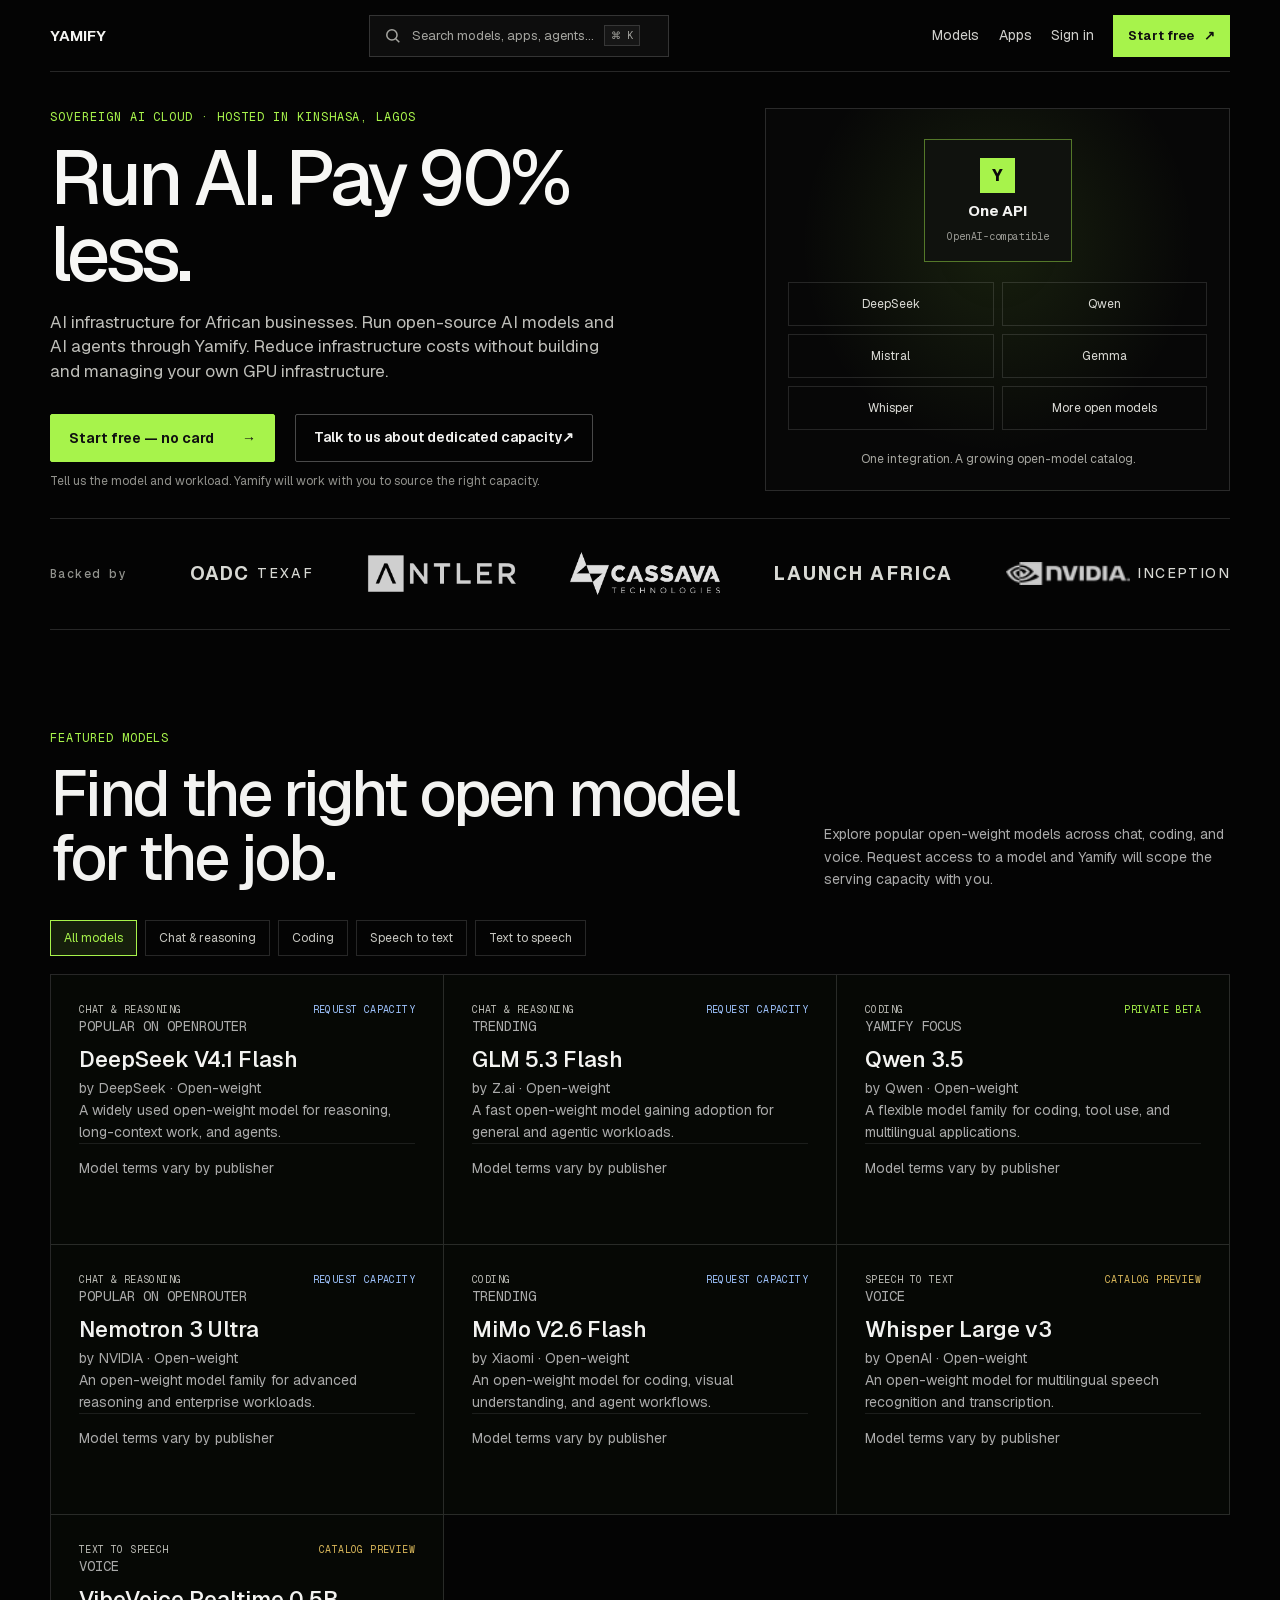
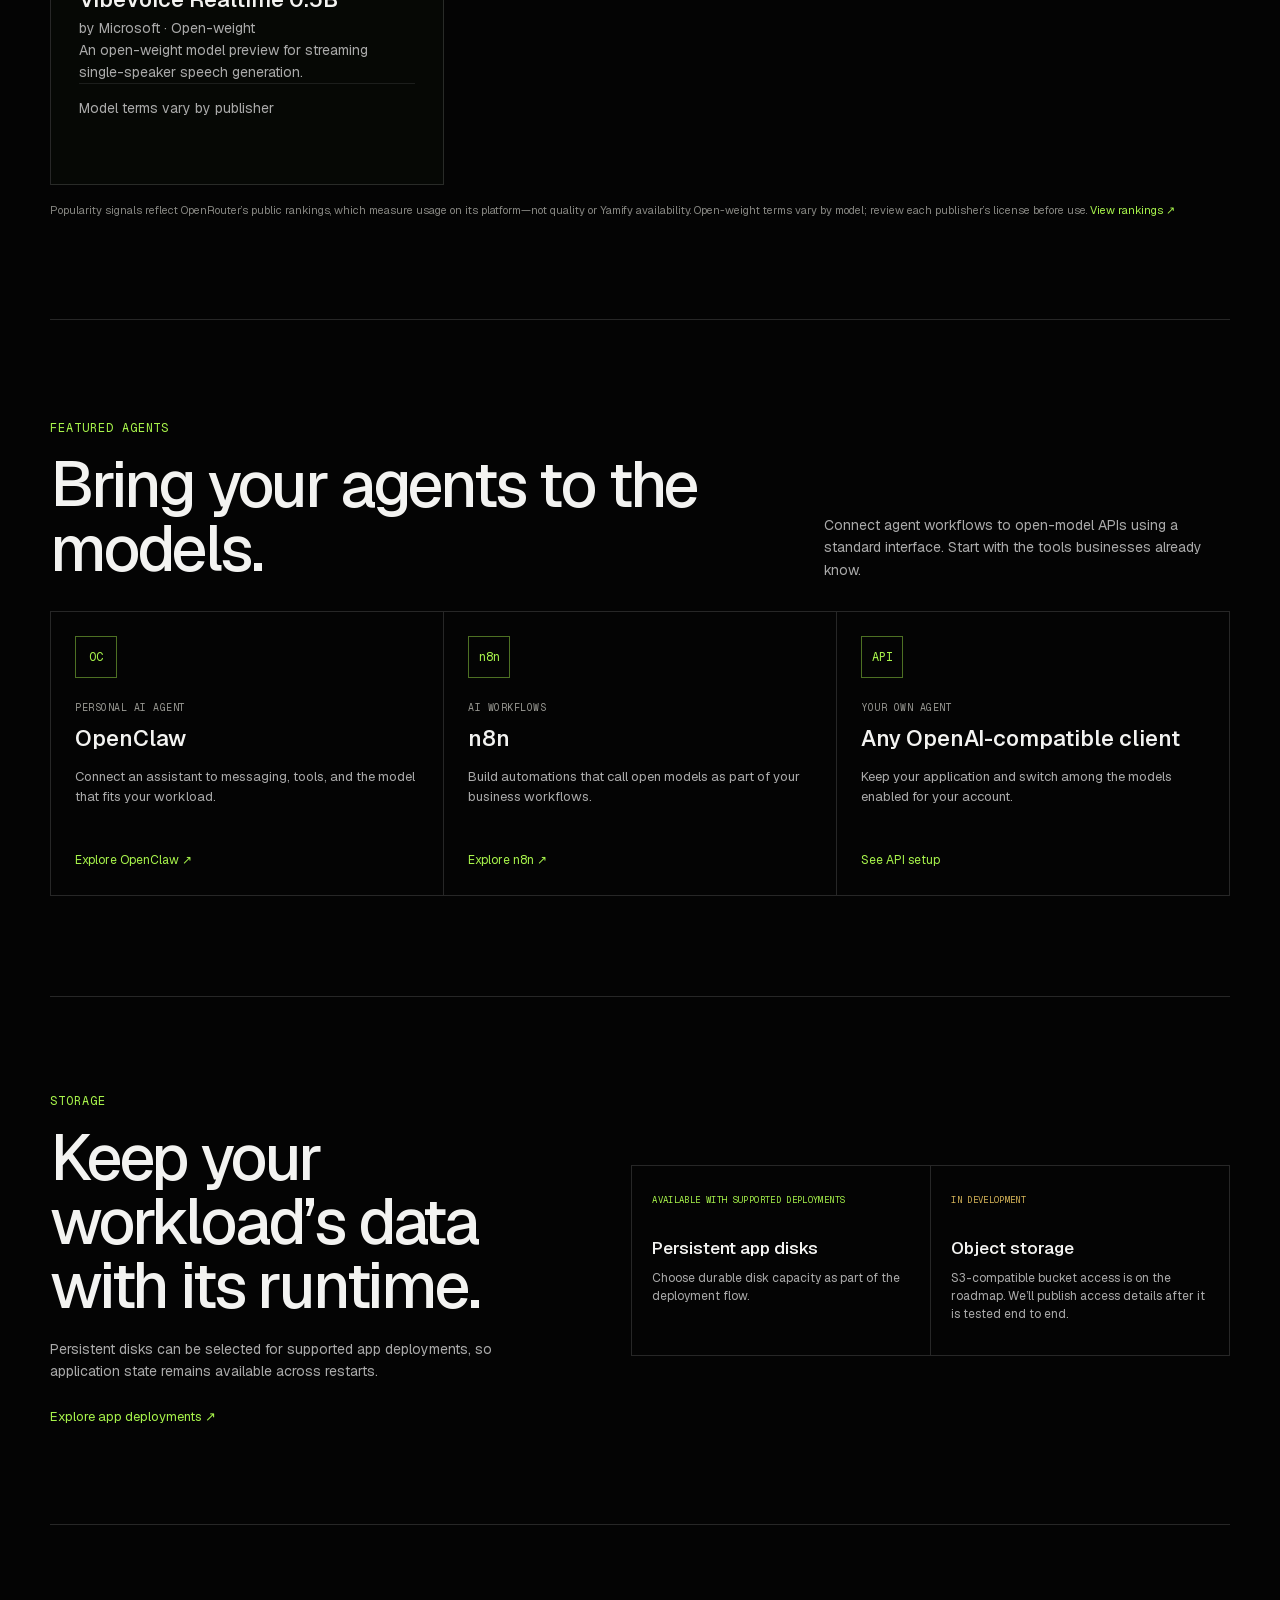
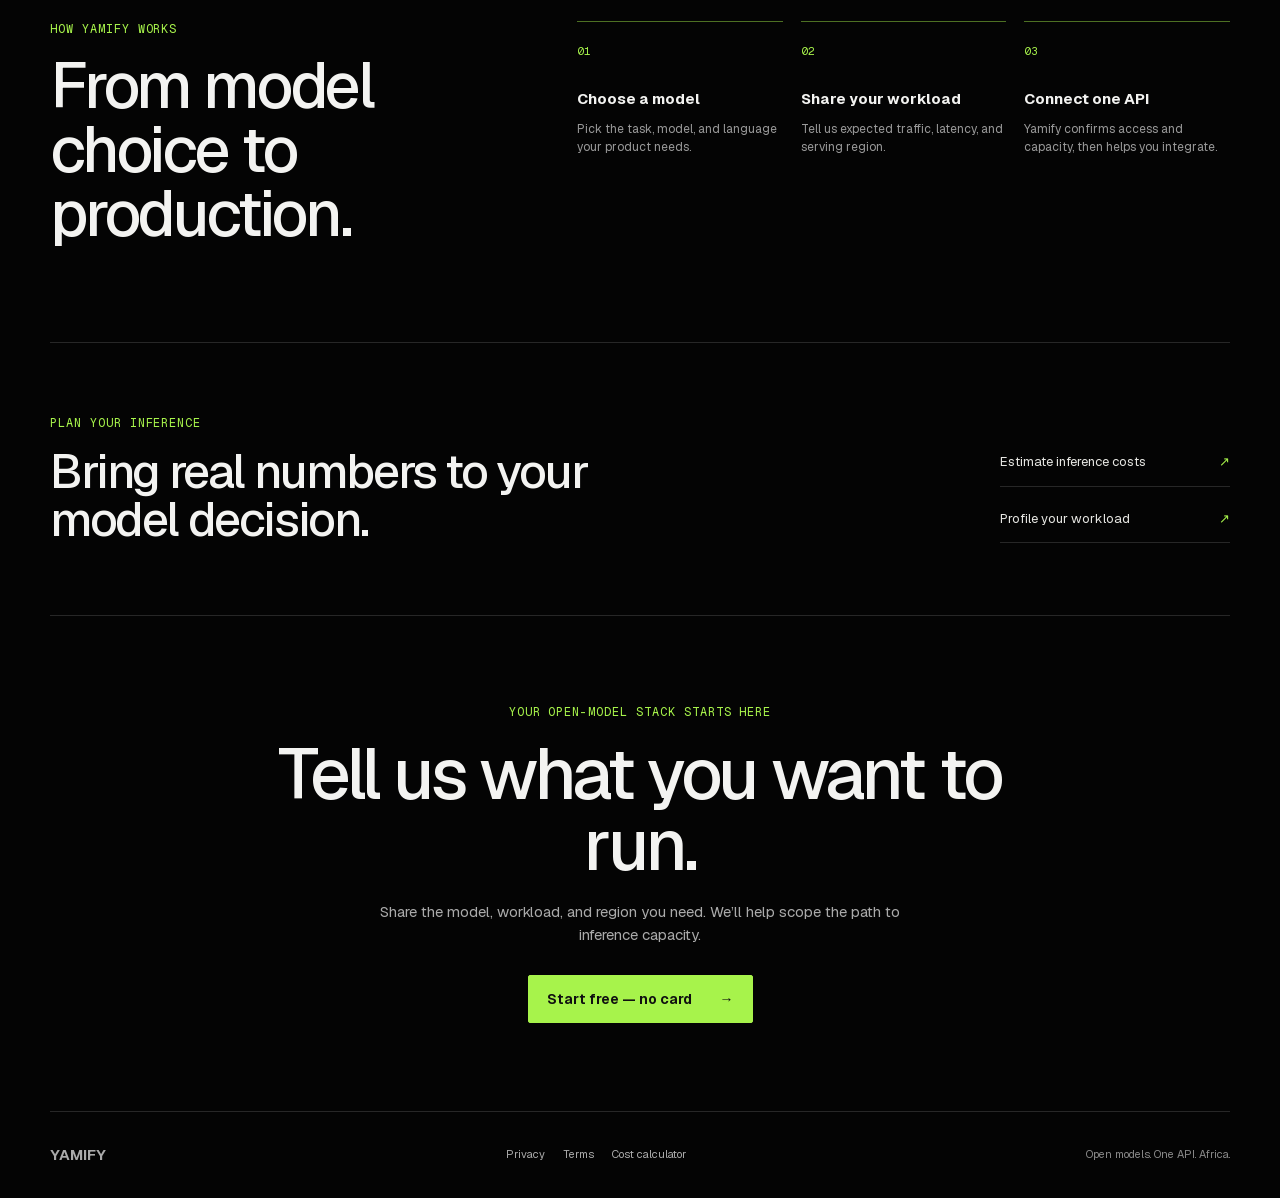
==== commit 5eb2355c: "Sync yamify.ai with current Yamify homepage" ====
--- a/index.html
+++ b/index.html
@@ -1 +1 @@
-<!DOCTYPE html><!--1793592753969--><html lang="en"><head><meta charSet="utf-8"/><meta name="viewport" content="width=device-width, initial-scale=1"/><link rel="preload" href="/_next/static/media/22a5144ee8d83bca-s.p.woff2" as="font" crossorigin="" type="font/woff2"/><link rel="preload" href="/_next/static/media/7d4881bb7e1bf84d-s.p.woff2" as="font" crossorigin="" type="font/woff2"/><link rel="preload" as="image" href="/images/antler-white.png"/><link rel="preload" as="image" href="/images/cassava-white.png"/><link rel="preload" as="image" href="/images/NVIDIA.png"/><link rel="stylesheet" href="/_next/static/css/15730e9f7c5c55ef.css" data-precedence="next"/><link rel="stylesheet" href="/_next/static/css/0bdb0c64d715ec2a.css" data-precedence="next"/><link rel="stylesheet" href="/_next/static/css/ae8f82815fbc89ca.css" data-precedence="next"/><link rel="stylesheet" href="/_next/static/css/40012a38ea53805c.css" data-precedence="next"/><link rel="preload" as="script" fetchPriority="low" href="/_next/static/chunks/webpack-332844d0e5071a1a.js"/><script src="/_next/static/chunks/4bd1b696-182b6b13bdad92e3.js" async=""></script><script src="/_next/static/chunks/1255-a9b9ea39ee1f2eea.js" async=""></script><script src="/_next/static/chunks/main-app-dbcba7c71411dc9f.js" async=""></script><script src="/_next/static/chunks/2619-024c323f8ca0f6aa.js" async=""></script><script src="/_next/static/chunks/46-cc97758c3a42fa60.js" async=""></script><script src="/_next/static/chunks/app/page-ae37d8358f6c709a.js" async=""></script><script src="/_next/static/chunks/4114-7371391130cc2d6d.js" async=""></script><script src="/_next/static/chunks/5203-31a7e61d5dcc946f.js" async=""></script><script src="/_next/static/chunks/8079-bff1fe0999258711.js" async=""></script><script src="/_next/static/chunks/app/layout-e8cb7cfbbcf4a9d9.js" async=""></script><script src="https://clerk.yamify.co/npm/@clerk/clerk-js@5/dist/clerk.browser.js" data-clerk-js-script="true" async="" crossorigin="anonymous" data-clerk-publishable-key="pk_live_Y2xlcmsueWFtaWZ5LmNvJA" data-clerk-domain="clerk.yamify.co"></script><link rel="preload" href="https://www.googletagmanager.com/gtag/js?id=G-MQG80WZVFF" as="script"/><link rel="preload" href="https://www.yamify.co//js-eu1.hs-scripts.com/146340379.js" as="script"/><meta name="next-size-adjust" content=""https://www.yamify.co/><title>Yamify | One API for open models in Africa</title><meta name="description" content="One OpenAI-compatible API for DeepSeek, Qwen, Mistral and Whisper. Smart routing, unified usage tracking, and Mobile Money payments for African businesses."https://www.yamify.co/><meta name="keywords" content="Yamify,open models Africa,open-weight inference API,AI models Africa,Qwen,DeepSeek,voice AI Africa"/><link rel="canonical" href="https://www.yamify.co/"https://www.yamify.co/><meta property="og:title" content="Yamify | One API for open models in Africa"/><meta property="og:description" content="One OpenAI-compatible API for DeepSeek, Qwen, Mistral and Whisper. Smart routing, unified usage tracking, and Mobile Money payments for African businesses."https://www.yamify.co/><meta property="og:url" content="https://yamify.co"/><meta property="og:site_name" content="Yamify"/><meta property="og:locale" content="en_US"/><meta property="og:type" content="website"/><meta name="twitter:card" content="summary_large_image"/><meta name="twitter:title" content="Yamify | One API for open models in Africa"/><meta name="twitter:description" content="One OpenAI-compatible API for DeepSeek, Qwen, Mistral and Whisper. Smart routing, unified usage tracking, and Mobile Money payments for African businesses."https://www.yamify.co/><link rel="icon" href="/favicon.ico" type="image/x-icon" sizes="32x32"/><link rel="icon" href="/favicon.ico"/><link rel="icon" href="/favicon-32x32.png" type="image/png" sizes="32x32"/><link rel="icon" href="/icon-192.png" type="image/png" sizes="192x192"/><link rel="icon" href="/icon-512.png" type="image/png" sizes="512x512"/><link rel="apple-touch-icon" href="/apple-touch-icon.png" sizes="180x180" type="image/png"/><script src="/_next/static/chunks/polyfills-42372ed130431b0a.js" noModule=""></script><meta name="robots" content="noindex,nofollow"/></head><body class="__variable_8eaea4 __variable_8c25df font-sans"><div hidden=""><!--$--><!--/$--></div><script>(self.__next_s=self.__next_s||[]).push([0,{"children":"\n                (function () {\n                  try {\n                    var root = document.documentElement;\n                    root.classList.add(\"dark\");\n                    root.dataset.theme = \"dark\";\n                    root.dataset.themePreference = \"dark\";\n                    try { localStorage.setItem(\"yamify_theme\", \"dark\"); } catch (e) {}\n                  } catch (e) {}\n                })();\n              ","id":"theme-init"}])</script><noscript><iframe src="https://www.googletagmanager.com/ns.html?id=GTM-WL9HFFB7" height="0" width="0" style="display:none;visibility:hidden"></iframe></noscript><main class="yamify-stealth-home stealth-home_page__ax_D2"><style>body:has(.yamify-stealth-home) .yamify-whatsapp-float{display:none}</style><header class="stealth-home_header__IA_jc"><a class="stealth-home_wordmark__qhOIy" aria-label="Yamify home" href="https://www.yamify.co/">YAMIFY</a><div class="stealth-home_searchWrap__n1r9D"><button class="stealth-home_searchTrigger__W7bJS" type="button" aria-haspopup="dialog" aria-label="Search open models, providers, and tasks"><svg aria-hidden="true" viewBox="0 0 20 20" fill="none"><circle cx="8.8" cy="8.8" r="5.7"></circle><path d="m13 13 4 4"></path></svg><span>Search models, apps, agents…</span><kbd>⌘ K</kbd></button></div><nav class="stealth-home_nav__SqSqI" aria-label="Primary navigation"><a class="stealth-home_navLink__67YoG" href="#featured-models">Models</a><a class="stealth-home_navLink__67YoG" href="https://www.yamify.co/apps">Apps</a><a class="stealth-home_navLink__67YoG" href="https://www.yamify.co/auth/sign-in">Sign in</a><a class="stealth-home_navCta__MSpp1" href="https://www.yamify.co/auth/sign-up">Start free <span aria-hidden="true">↗</span></a></nav></header><section class="stealth-home_hero__zQ7Mt" aria-labelledby="hero-title"><div class="stealth-home_heroCopy__2HMBU"><p class="stealth-home_eyebrow__I7_2I">Sovereign AI cloud · Hosted in Kinshasa, Lagos</p><h1 id="hero-title">Open models, served from Africa.</h1><p class="stealth-home_intro__dqSDG">One OpenAI-compatible API for DeepSeek, Qwen, Mistral and Whisper. Smart routing picks a capable model for each task, with usage tracked in one place. Pay in local currency with Mobile Money.</p><div class="stealth-home_actions__EWrHt"><a class="stealth-home_primaryAction__E_vr0" href="https://www.yamify.co/auth/sign-up">Start free — no card <span aria-hidden="true">→</span></a><button type="button" class="stealth-home_secondaryActionLink__bLXOv">Talk to us about dedicated capacity <span aria-hidden="true">↗</span></button></div><p class="stealth-home_heroNote__S1hx6">Tell us the model and workload. Yamify will work with you to source the right capacity.</p></div><div class="stealth-home_heroVisual__0eQqV" aria-label="One API connects applications to open language and voice models"><div class="stealth-home_apiNode__Wy_4N"><span>Y</span><strong>One API</strong><small>OpenAI-compatible</small></div><div class="stealth-home_modelNodes__3Rt6N"><span>DeepSeek</span><span>Qwen</span><span>Mistral</span><span>Gemma</span><span>Whisper</span><span>More open models</span></div><p>One integration. A growing open-model catalog.</p></div></section><section class="stealth-home_trustLine__Xkn4l" aria-label="Yamify ecosystem"><span class="stealth-home_trustLabel__9ToXW">Backed by</span><div class="stealth-home_trustMarks__0gcdp"><a class="stealth-home_trustLink__wyQ3X" href="https://openaccessdc.net/news/yamify-partners-with-oadc-texaf---kinshasa-to-deploy-local-ai-agents-for-businesses-in-kinshasa" target="_blank" rel="noopener noreferrer" aria-label="Read about Yamify’s partnership with OADC Texaf"><span class="stealth-home_wordmarkOadc__teM8L">OADC <b>TEXAF</b></span></a><a class="stealth-home_trustLink__wyQ3X" href="https://www.linkedin.com/posts/lucibata_halfway-through-antler-los-2-and-yamify-is-share-7394823794671910912-_jim/" target="_blank" rel="noopener noreferrer" aria-label="Read Luc’s post about building Yamify during Antler Lagos"><img src="/images/antler-white.png" alt="Antler"/></a><a class="stealth-home_trustLink__wyQ3X" href="https://dabafinance.com/en/news/yamify-gets-launch-africa-backing" target="_blank" rel="noopener noreferrer" aria-label="Read about Launch Africa backing Yamify and its distribution partners"><img class="stealth-home_cassavaTrust__mS7nr" src="/images/cassava-white.png" alt="Cassava Technologies"/></a><a class="stealth-home_trustLink__wyQ3X" href="https://www.launchafrica.vc/yamify" target="_blank" rel="noopener noreferrer" aria-label="Read Launch Africa’s profile of Yamify"><span class="stealth-home_wordmarkLaunch__eLT46">LAUNCH AFRICA</span></a><a class="stealth-home_trustLink__wyQ3X" href="https://www.linkedin.com/posts/lucibata_yamify-ai-cloud-activity-7382353873316859904-M2iY" target="_blank" rel="noopener noreferrer" aria-label="Read Yamify’s announcement about joining NVIDIA Inception"><span class="stealth-home_nvidiaTrust__PYMuB"><img src="/images/NVIDIA.png" alt="NVIDIA"/> <b>INCEPTION</b></span></a></div></section><section class="stealth-home_section__loxwW" id="featured-models" aria-labelledby="models-title"><div class="stealth-home_sectionHeading__FqpQ_"><div><p class="stealth-home_eyebrow__I7_2I">Featured models</p><h2 id="models-title">Find the right open model for the job.</h2></div><p>Explore popular open-weight models across chat, coding, and voice. Request access to a model and Yamify will scope the serving capacity with you.</p></div><div class="stealth-home_modelControls__8J5aO" aria-label="Filter featured models by task"><div class="stealth-home_taskFilters__htVhW" role="group" aria-label="Model task"><button type="button" aria-pressed="true" class="stealth-home_filterActive__M1XyD">All models</button><button type="button" aria-pressed="false" class="stealth-home_filterButton__s__Fx">Chat &amp; reasoning</button><button type="button" aria-pressed="false" class="stealth-home_filterButton__s__Fx">Coding</button><button type="button" aria-pressed="false" class="stealth-home_filterButton__s__Fx">Speech to text</button><button type="button" aria-pressed="false" class="stealth-home_filterButton__s__Fx">Text to speech</button></div></div><div class="stealth-home_modelGrid__wnnvm" aria-live="polite"><article class="stealth-home_modelCard__I5vAi" id="model-deepseek-v41-flash"><div class="stealth-home_modelCardTop__xuALW"><span class="stealth-home_taskTag__brh1N">Chat &amp; reasoning</span><span class="stealth-home_statusRequest__9hf86">Request capacity</span></div><p class="stealth-home_popularity__tlKtf">Popular on OpenRouter</p><h3>DeepSeek V4.1 Flash</h3><p class="stealth-home_publisher__9FeLT">by <!-- -->DeepSeek<!-- --> · Open-weight</p><p class="stealth-home_modelSummary__xrt63">A widely used open-weight model for reasoning, long-context work, and agents.</p><p class="stealth-home_modelFoot__BORoR">Model terms vary by publisher</p></article><article class="stealth-home_modelCard__I5vAi" id="model-glm-53-flash"><div class="stealth-home_modelCardTop__xuALW"><span class="stealth-home_taskTag__brh1N">Chat &amp; reasoning</span><span class="stealth-home_statusRequest__9hf86">Request capacity</span></div><p class="stealth-home_popularity__tlKtf">Trending</p><h3>GLM 5.3 Flash</h3><p class="stealth-home_publisher__9FeLT">by <!-- -->Z.ai<!-- --> · Open-weight</p><p class="stealth-home_modelSummary__xrt63">A fast open-weight model gaining adoption for general and agentic workloads.</p><p class="stealth-home_modelFoot__BORoR">Model terms vary by publisher</p></article><article class="stealth-home_modelCard__I5vAi" id="model-qwen35"><div class="stealth-home_modelCardTop__xuALW"><span class="stealth-home_taskTag__brh1N">Coding</span><span class="stealth-home_statusBeta__gT0sY">Private beta</span></div><p class="stealth-home_popularity__tlKtf">Yamify focus</p><h3>Qwen 3.5</h3><p class="stealth-home_publisher__9FeLT">by <!-- -->Qwen<!-- --> · Open-weight</p><p class="stealth-home_modelSummary__xrt63">A flexible model family for coding, tool use, and multilingual applications.</p><p class="stealth-home_modelFoot__BORoR">Model terms vary by publisher</p></article><article class="stealth-home_modelCard__I5vAi" id="model-nemotron-3-ultra"><div class="stealth-home_modelCardTop__xuALW"><span class="stealth-home_taskTag__brh1N">Chat &amp; reasoning</span><span class="stealth-home_statusRequest__9hf86">Request capacity</span></div><p class="stealth-home_popularity__tlKtf">Popular on OpenRouter</p><h3>Nemotron 3 Ultra</h3><p class="stealth-home_publisher__9FeLT">by <!-- -->NVIDIA<!-- --> · Open-weight</p><p class="stealth-home_modelSummary__xrt63">An open-weight model family for advanced reasoning and enterprise workloads.</p><p class="stealth-home_modelFoot__BORoR">Model terms vary by publisher</p></article><article class="stealth-home_modelCard__I5vAi" id="model-mimo-v26-flash"><div class="stealth-home_modelCardTop__xuALW"><span class="stealth-home_taskTag__brh1N">Coding</span><span class="stealth-home_statusRequest__9hf86">Request capacity</span></div><p class="stealth-home_popularity__tlKtf">Trending</p><h3>MiMo V2.6 Flash</h3><p class="stealth-home_publisher__9FeLT">by <!-- -->Xiaomi<!-- --> · Open-weight</p><p class="stealth-home_modelSummary__xrt63">An open-weight model for coding, visual understanding, and agent workflows.</p><p class="stealth-home_modelFoot__BORoR">Model terms vary by publisher</p></article><article class="stealth-home_modelCard__I5vAi" id="model-whisper-large-v3"><div class="stealth-home_modelCardTop__xuALW"><span class="stealth-home_taskTag__brh1N">Speech to text</span><span class="stealth-home_statusPreview__RnSXB">Catalog preview</span></div><p class="stealth-home_popularity__tlKtf">Voice</p><h3>Whisper Large v3</h3><p class="stealth-home_publisher__9FeLT">by <!-- -->OpenAI<!-- --> · Open-weight</p><p class="stealth-home_modelSummary__xrt63">An open-weight model for multilingual speech recognition and transcription.</p><p class="stealth-home_modelFoot__BORoR">Model terms vary by publisher</p></article><article class="stealth-home_modelCard__I5vAi" id="model-vibevoice-realtime"><div class="stealth-home_modelCardTop__xuALW"><span class="stealth-home_taskTag__brh1N">Text to speech</span><span class="stealth-home_statusPreview__RnSXB">Catalog preview</span></div><p class="stealth-home_popularity__tlKtf">Voice</p><h3>VibeVoice Realtime 0.5B</h3><p class="stealth-home_publisher__9FeLT">by <!-- -->Microsoft<!-- --> · Open-weight</p><p class="stealth-home_modelSummary__xrt63">An open-weight model preview for streaming single-speaker speech generation.</p><p class="stealth-home_modelFoot__BORoR">Model terms vary by publisher</p></article></div><p class="stealth-home_sourceNote__DErwH">Popularity signals reflect OpenRouter’s public rankings, which measure usage on its platform—not quality or Yamify availability. Open-weight terms vary by model; review each publisher’s license before use. <a href="https://openrouter.ai/rankings" target="_blank" rel="noreferrer">View rankings ↗</a></p></section><section class="stealth-home_section__loxwW" id="featured-agents" aria-labelledby="agents-title"><div class="stealth-home_sectionHeading__FqpQ_"><div><p class="stealth-home_eyebrow__I7_2I">Featured agents</p><h2 id="agents-title">Bring your agents to the models.</h2></div><p>Connect agent workflows to open-model APIs using a standard interface. Start with the tools businesses already know.</p></div><div class="stealth-home_agentGrid__z4Q5z"><article class="stealth-home_featureCard__0aa7R"><div class="stealth-home_cardMark__yFIdq">OC</div><p class="stealth-home_cardType__kXAgt">Personal AI agent</p><h3>OpenClaw</h3><p>Connect an assistant to messaging, tools, and the model that fits your workload.</p><a href="https://openclaw.ai/" target="_blank" rel="noreferrer">Explore OpenClaw ↗</a></article><article class="stealth-home_featureCard__0aa7R"><div class="stealth-home_cardMark__yFIdq">n8n</div><p class="stealth-home_cardType__kXAgt">AI workflows</p><h3>n8n</h3><p>Build automations that call open models as part of your business workflows.</p><a href="https://n8n.io/" target="_blank" rel="noreferrer">Explore n8n ↗</a></article><article class="stealth-home_featureCard__0aa7R"><div class="stealth-home_cardMark__yFIdq">API</div><p class="stealth-home_cardType__kXAgt">Your own agent</p><h3>Any OpenAI-compatible client</h3><p>Keep your application and switch among the models enabled for your account.</p><a href="https://www.yamify.co/dashboard/settings">See API setup</a></article></div></section><section class="stealth-home_storageSection__YKj50" id="storage" aria-labelledby="storage-title"><div class="stealth-home_storageCopy__1CYZx"><p class="stealth-home_eyebrow__I7_2I">Storage</p><h2 id="storage-title">Keep your workload’s data with its runtime.</h2><p>Persistent disks can be selected for supported app deployments, so application state remains available across restarts.</p><a href="https://www.yamify.co/dashboard/apps">Explore app deployments ↗</a></div><div class="stealth-home_storageCards__0Sbx7"><article><span class="stealth-home_statusLive__muO8B">Available with supported deployments</span><h3>Persistent app disks</h3><p>Choose durable disk capacity as part of the deployment flow.</p></article><article><span class="stealth-home_statusPlanned__jSv9Q">In development</span><h3>Object storage</h3><p>S3-compatible bucket access is on the roadmap. We’ll publish access details after it is tested end to end.</p></article></div></section><section class="stealth-home_howSection__wqseK" aria-labelledby="how-title"><div><p class="stealth-home_eyebrow__I7_2I">How Yamify works</p><h2 id="how-title">From model choice to production.</h2></div><ol class="stealth-home_steps__DM3yR"><li><span>01</span><strong>Choose a model</strong><p>Pick the task, model, and language your product needs.</p></li><li><span>02</span><strong>Share your workload</strong><p>Tell us expected traffic, latency, and serving region.</p></li><li><span>03</span><strong>Connect one API</strong><p>Yamify confirms access and capacity, then helps you integrate.</p></li></ol></section><section class="stealth-home_toolsSection__r48N1" aria-label="Workload planning tools"><div><p class="stealth-home_eyebrow__I7_2I">Plan your inference</p><h2>Bring real numbers to your model decision.</h2></div><div class="stealth-home_toolLinks__IFw9e"><a href="https://www.yamify.co/calculator">Estimate inference costs <span>↗</span></a><a href="https://www.yamify.co/workload-profiler">Profile your workload <span>↗</span></a></div></section><section class="stealth-home_finalCta__LDDjc" aria-labelledby="final-title"><p class="stealth-home_eyebrow__I7_2I">Your open-model stack starts here</p><h2 id="final-title">Tell us what you want to run.</h2><p>Share the model, workload, and region you need. We’ll help scope the path to inference capacity.</p><a class="stealth-home_primaryAction__E_vr0" href="https://www.yamify.co/auth/sign-up">Start free — no card <span aria-hidden="true">→</span></a></section><footer class="stealth-home_footer__KmSU_"><a class="stealth-home_wordmark__qhOIy" href="https://www.yamify.co/">YAMIFY</a><div><a href="https://www.yamify.co/privacy-policy">Privacy</a><a href="https://www.yamify.co/terms-of-service">Terms</a><a href="https://www.yamify.co/calculator">Cost calculator</a></div><span>Open models. One API. Africa.</span></footer></main><!--$--><!--/$--><section aria-label="Notifications alt+T" tabindex="-1" aria-live="polite" aria-relevant="additions text" aria-atomic="false"></section><script src="/_next/static/chunks/webpack-332844d0e5071a1a.js" id="_R_" async=""></script><script>(self.__next_f=self.__next_f||[]).push([0])</script><script>self.__next_f.push([1,"1:\"$Sreact.fragment\"\n3:I[52619,[\"2619\",\"static/chunks/2619-024c323f8ca0f6aa.js\",\"46\",\"static/chunks/46-cc97758c3a42fa60.js\",\"8974\",\"static/chunks/app/page-ae37d8358f6c709a.js\"],\"\"]\n4:I[40046,[\"2619\",\"static/chunks/2619-024c323f8ca0f6aa.js\",\"46\",\"static/chunks/46-cc97758c3a42fa60.js\",\"8974\",\"static/chunks/app/page-ae37d8358f6c709a.js\"],\"default\"]\n5:I[88708,[\"2619\",\"static/chunks/2619-024c323f8ca0f6aa.js\",\"46\",\"static/chunks/46-cc97758c3a42fa60.js\",\"8974\",\"static/chunks/app/page-ae37d8358f6c709a.js\"],\"default\"]\n14:I[57150,[],\"\"]\n:HL[\"/_next/static/media/22a5144ee8d83bca-s.p.woff2\",\"font\",{\"crossOrigin\":\"\",\"type\":\"font/woff2\"}]\n:HL[\"/_next/static/media/7d4881bb7e1bf84d-s.p.woff2\",\"font\",{\"crossOrigin\":\"\",\"type\":\"font/woff2\"}]\n:HL[\"/_next/static/css/15730e9f7c5c55ef.css\",\"style\"]\n:HL[\"/_next/static/css/0bdb0c64d715ec2a.css\",\"style\"]\n:HL[\"/_next/static/css/ae8f82815fbc89ca.css\",\"style\"]\n:HL[\"/_next/static/css/40012a38ea53805c.css\",\"style\"]\n"])</script><script>self.__next_f.push([1,"0:{\"P\":null,\"b\":\"1793592753969\",\"p\":\"\",\"c\":[\"\",\"\"],\"i\":false,\"f\":[[[\"\",{\"children\":[\"__PAGE__\",{}]},\"$undefined\",\"$undefined\",true],[\"\",[\"$\",\"$1\",\"c\",{\"children\":[[[\"$\",\"link\",\"0\",{\"rel\":\"stylesheet\",\"href\":\"/_next/static/css/15730e9f7c5c55ef.css\",\"precedence\":\"next\",\"crossOrigin\":\"$undefined\",\"nonce\":\"$undefined\"}],[\"$\",\"link\",\"1\",{\"rel\":\"stylesheet\",\"href\":\"/_next/static/css/0bdb0c64d715ec2a.css\",\"precedence\":\"next\",\"crossOrigin\":\"$undefined\",\"nonce\":\"$undefined\"}],[\"$\",\"link\",\"2\",{\"rel\":\"stylesheet\",\"href\":\"/_next/static/css/ae8f82815fbc89ca.css\",\"precedence\":\"next\",\"crossOrigin\":\"$undefined\",\"nonce\":\"$undefined\"}]],\"$L2\"]}],{\"children\":[\"__PAGE__\",[\"$\",\"$1\",\"c\",{\"children\":[[\"$\",\"main\",null,{\"className\":\"yamify-stealth-home stealth-home_page__ax_D2\",\"children\":[[\"$\",\"style\",null,{\"dangerouslySetInnerHTML\":{\"__html\":\"body:has(.yamify-stealth-home) .yamify-whatsapp-float{display:none}\"}}],[\"$\",\"header\",null,{\"className\":\"stealth-home_header__IA_jc\",\"children\":[[\"$\",\"$L3\",null,{\"href\":\"https://www.yamify.co/\",\"className\":\"stealth-home_wordmark__qhOIy\",\"aria-label\":\"Yamify home\",\"children\":\"YAMIFY\"}],[\"$\",\"$L4\",null,{}],[\"$\",\"nav\",null,{\"className\":\"stealth-home_nav__SqSqI\",\"aria-label\":\"Primary navigation\",\"children\":[[\"$\",\"$L3\",null,{\"href\":\"#featured-models\",\"className\":\"stealth-home_navLink__67YoG\",\"children\":\"Models\"}],[\"$\",\"$L3\",null,{\"href\":\"https://www.yamify.co/apps\",\"className\":\"stealth-home_navLink__67YoG\",\"children\":\"Apps\"}],[\"$\",\"$L3\",null,{\"href\":\"https://www.yamify.co/auth/sign-in\",\"className\":\"stealth-home_navLink__67YoG\",\"children\":\"Sign in\"}],[\"$\",\"a\",null,{\"className\":\"stealth-home_navCta__MSpp1\",\"href\":\"https://www.yamify.co/auth/sign-up\",\"children\":[\"Start free \",[\"$\",\"span\",null,{\"aria-hidden\":\"true\",\"children\":\"↗\"}]]}]]}]]}],[\"$\",\"section\",null,{\"className\":\"stealth-home_hero__zQ7Mt\",\"aria-labelledby\":\"hero-title\",\"children\":[[\"$\",\"div\",null,{\"className\":\"stealth-home_heroCopy__2HMBU\",\"children\":[[\"$\",\"p\",null,{\"className\":\"stealth-home_eyebrow__I7_2I\",\"children\":\"Sovereign AI cloud · Hosted in Kinshasa, Lagos\"}],[\"$\",\"h1\",null,{\"id\":\"hero-title\",\"children\":\"Open models, served from Africa.\"}],[\"$\",\"p\",null,{\"className\":\"stealth-home_intro__dqSDG\",\"children\":\"One OpenAI-compatible API for DeepSeek, Qwen, Mistral and Whisper. Smart routing picks a capable model for each task, with usage tracked in one place. Pay in local currency with Mobile Money.\"}],[\"$\",\"div\",null,{\"className\":\"stealth-home_actions__EWrHt\",\"children\":[[\"$\",\"a\",null,{\"className\":\"stealth-home_primaryAction__E_vr0\",\"href\":\"https://www.yamify.co/auth/sign-up\",\"children\":[\"Start free — no card \",[\"$\",\"span\",null,{\"aria-hidden\":\"true\",\"children\":\"→\"}]]}],[\"$\",\"$L5\",null,{\"className\":\"stealth-home_secondaryActionLink__bLXOv\",\"children\":[\"Talk to us about dedicated capacity \",[\"$\",\"span\",null,{\"aria-hidden\":\"true\",\"children\":\"↗\"}]]}]]}],[\"$\",\"p\",null,{\"className\":\"stealth-home_heroNote__S1hx6\",\"children\":\"Tell us the model and workload. Yamify will work with you to source the right capacity.\"}]]}],[\"$\",\"div\",null,{\"className\":\"stealth-home_heroVisual__0eQqV\",\"aria-label\":\"One API connects applications to open language and voice models\",\"children\":[[\"$\",\"div\",null,{\"className\":\"stealth-home_apiNode__Wy_4N\",\"children\":[[\"$\",\"span\",null,{\"children\":\"Y\"}],[\"$\",\"strong\",null,{\"children\":\"One API\"}],[\"$\",\"small\",null,{\"children\":\"OpenAI-compatible\"}]]}],[\"$\",\"div\",null,{\"className\":\"stealth-home_modelNodes__3Rt6N\",\"children\":[[\"$\",\"span\",null,{\"children\":\"DeepSeek\"}],[\"$\",\"span\",null,{\"children\":\"Qwen\"}],[\"$\",\"span\",null,{\"children\":\"Mistral\"}],[\"$\",\"span\",null,{\"children\":\"Gemma\"}],[\"$\",\"span\",null,{\"children\":\"Whisper\"}],[\"$\",\"span\",null,{\"children\":\"More open models\"}]]}],[\"$\",\"p\",null,{\"children\":\"One integration. A growing open-model catalog.\"}]]}]]}],[\"$\",\"section\",null,{\"className\":\"stealth-home_trustLine__Xkn4l\",\"aria-label\":\"Yamify ecosystem\",\"children\":[[\"$\",\"span\",null,{\"className\":\"stealth-home_trustLabel__9ToXW\",\"children\":\"Backed by\"}],[\"$\",\"div\",null,{\"className\":\"stealth-home_trustMarks__0gcdp\",\"children\":[[\"$\",\"a\",null,{\"className\":\"stealth-home_trustLink__wyQ3X\",\"href\":\"https://openaccessdc.net/news/yamify-partners-with-oadc-texaf---kinshasa-to-deploy-local-ai-agents-for-businesses-in-kinshasa\",\"target\":\"_blank\",\"rel\":\"noopener noreferrer\",\"aria-label\":\"Read about Yamify’s partnership with OADC Texaf\",\"children\":[\"$\",\"span\",null,{\"className\":\"stealth-home_wordmarkOadc__teM8L\",\"children\":[\"OADC \",[\"$\",\"b\",null,{\"children\":\"TEXAF\"}]]}]}],[\"$\",\"a\",null,{\"className\":\"stealth-home_trustLink__wyQ3X\",\"href\":\"https://www.linkedin.com/posts/lucibata_halfway-through-antler-los-2-and-yamify-is-share-7394823794671910912-_jim/\",\"target\":\"_blank\",\"rel\":\"noopener noreferrer\",\"aria-label\":\"Read Luc’s post about building Yamify during Antler Lagos\",\"children\":\"$L6\"}],\"$L7\",\"$L8\",\"$L9\"]}]]}],\"$La\",\"$Lb\",\"$Lc\",\"$Ld\",\"$Le\",\"$Lf\",\"$L10\"]}],[\"$L11\"],\"$L12\"]}],{},null,false]},null,false],\"$L13\",false]],\"m\":\"$undefined\",\"G\":[\"$14\",[]],\"s\":false,\"S\":true}\n"])</script><script>self.__next_f.push([1,"15:I[12823,[\"2619\",\"static/chunks/2619-024c323f8ca0f6aa.js\",\"46\",\"static/chunks/46-cc97758c3a42fa60.js\",\"8974\",\"static/chunks/app/page-ae37d8358f6c709a.js\"],\"default\"]\n16:I[24431,[],\"OutletBoundary\"]\n18:I[15278,[],\"AsyncMetadataOutlet\"]\n1a:I[24431,[],\"ViewportBoundary\"]\n1c:I[24431,[],\"MetadataBoundary\"]\n1d:\"$Sreact.suspense\"\n6:[\"$\",\"img\",null,{\"src\":\"/images/antler-white.png\",\"alt\":\"Antler\"}]\n7:[\"$\",\"a\",null,{\"className\":\"stealth-home_trustLink__wyQ3X\",\"href\":\"https://dabafinance.com/en/news/yamify-gets-launch-africa-backing\",\"target\":\"_blank\",\"rel\":\"noopener noreferrer\",\"aria-label\":\"Read about Launch Africa backing Yamify and its distribution partners\",\"children\":[\"$\",\"img\",null,{\"className\":\"stealth-home_cassavaTrust__mS7nr\",\"src\":\"/images/cassava-white.png\",\"alt\":\"Cassava Technologies\"}]}]\n8:[\"$\",\"a\",null,{\"className\":\"stealth-home_trustLink__wyQ3X\",\"href\":\"https://www.launchafrica.vc/yamify\",\"target\":\"_blank\",\"rel\":\"noopener noreferrer\",\"aria-label\":\"Read Launch Africa’s profile of Yamify\",\"children\":[\"$\",\"span\",null,{\"className\":\"stealth-home_wordmarkLaunch__eLT46\",\"children\":\"LAUNCH AFRICA\"}]}]\n9:[\"$\",\"a\",null,{\"className\":\"stealth-home_trustLink__wyQ3X\",\"href\":\"https://www.linkedin.com/posts/lucibata_yamify-ai-cloud-activity-7382353873316859904-M2iY\",\"target\":\"_blank\",\"rel\":\"noopener noreferrer\",\"aria-label\":\"Read Yamify’s announcement about joining NVIDIA Inception\",\"children\":[\"$\",\"span\",null,{\"className\":\"stealth-home_nvidiaTrust__PYMuB\",\"children\":[[\"$\",\"img\",null,{\"src\":\"/images/NVIDIA.png\",\"alt\":\"NVIDIA\"}],\" \",[\"$\",\"b\",null,{\"children\":\"INCEPTION\"}]]}]}]\n"])</script><script>self.__next_f.push([1,"a:[\"$\",\"section\",null,{\"className\":\"stealth-home_section__loxwW\",\"id\":\"featured-models\",\"aria-labelledby\":\"models-title\",\"children\":[[\"$\",\"div\",null,{\"className\":\"stealth-home_sectionHeading__FqpQ_\",\"children\":[[\"$\",\"div\",null,{\"children\":[[\"$\",\"p\",null,{\"className\":\"stealth-home_eyebrow__I7_2I\",\"children\":\"Featured models\"}],[\"$\",\"h2\",null,{\"id\":\"models-title\",\"children\":\"Find the right open model for the job.\"}]]}],[\"$\",\"p\",null,{\"children\":\"Explore popular open-weight models across chat, coding, and voice. Request access to a model and Yamify will scope the serving capacity with you.\"}]]}],[\"$\",\"$L15\",null,{}],[\"$\",\"p\",null,{\"className\":\"stealth-home_sourceNote__DErwH\",\"children\":[\"Popularity signals reflect OpenRouter’s public rankings, which measure usage on its platform—not quality or Yamify availability. Open-weight terms vary by model; review each publisher’s license before use. \",[\"$\",\"a\",null,{\"href\":\"https://openrouter.ai/rankings\",\"target\":\"_blank\",\"rel\":\"noreferrer\",\"children\":\"View rankings ↗\"}]]}]]}]\n"])</script><script>self.__next_f.push([1,"b:[\"$\",\"section\",null,{\"className\":\"stealth-home_section__loxwW\",\"id\":\"featured-agents\",\"aria-labelledby\":\"agents-title\",\"children\":[[\"$\",\"div\",null,{\"className\":\"stealth-home_sectionHeading__FqpQ_\",\"children\":[[\"$\",\"div\",null,{\"children\":[[\"$\",\"p\",null,{\"className\":\"stealth-home_eyebrow__I7_2I\",\"children\":\"Featured agents\"}],[\"$\",\"h2\",null,{\"id\":\"agents-title\",\"children\":\"Bring your agents to the models.\"}]]}],[\"$\",\"p\",null,{\"children\":\"Connect agent workflows to open-model APIs using a standard interface. Start with the tools businesses already know.\"}]]}],[\"$\",\"div\",null,{\"className\":\"stealth-home_agentGrid__z4Q5z\",\"children\":[[\"$\",\"article\",null,{\"className\":\"stealth-home_featureCard__0aa7R\",\"children\":[[\"$\",\"div\",null,{\"className\":\"stealth-home_cardMark__yFIdq\",\"children\":\"OC\"}],[\"$\",\"p\",null,{\"className\":\"stealth-home_cardType__kXAgt\",\"children\":\"Personal AI agent\"}],[\"$\",\"h3\",null,{\"children\":\"OpenClaw\"}],[\"$\",\"p\",null,{\"children\":\"Connect an assistant to messaging, tools, and the model that fits your workload.\"}],[\"$\",\"a\",null,{\"href\":\"https://openclaw.ai/\",\"target\":\"_blank\",\"rel\":\"noreferrer\",\"children\":\"Explore OpenClaw ↗\"}]]}],[\"$\",\"article\",null,{\"className\":\"stealth-home_featureCard__0aa7R\",\"children\":[[\"$\",\"div\",null,{\"className\":\"stealth-home_cardMark__yFIdq\",\"children\":\"n8n\"}],[\"$\",\"p\",null,{\"className\":\"stealth-home_cardType__kXAgt\",\"children\":\"AI workflows\"}],[\"$\",\"h3\",null,{\"children\":\"n8n\"}],[\"$\",\"p\",null,{\"children\":\"Build automations that call open models as part of your business workflows.\"}],[\"$\",\"a\",null,{\"href\":\"https://n8n.io/\",\"target\":\"_blank\",\"rel\":\"noreferrer\",\"children\":\"Explore n8n ↗\"}]]}],[\"$\",\"article\",null,{\"className\":\"stealth-home_featureCard__0aa7R\",\"children\":[[\"$\",\"div\",null,{\"className\":\"stealth-home_cardMark__yFIdq\",\"children\":\"API\"}],[\"$\",\"p\",null,{\"className\":\"stealth-home_cardType__kXAgt\",\"children\":\"Your own agent\"}],[\"$\",\"h3\",null,{\"children\":\"Any OpenAI-compatible client\"}],[\"$\",\"p\",null,{\"children\":\"Keep your application and switch among the models enabled for your account.\"}],[\"$\",\"$L3\",null,{\"href\":\"https://www.yamify.co/dashboard/settings\",\"children\":\"See API setup\"}]]}]]}]]}]\n"])</script><script>self.__next_f.push([1,"c:[\"$\",\"section\",null,{\"className\":\"stealth-home_storageSection__YKj50\",\"id\":\"storage\",\"aria-labelledby\":\"storage-title\",\"children\":[[\"$\",\"div\",null,{\"className\":\"stealth-home_storageCopy__1CYZx\",\"children\":[[\"$\",\"p\",null,{\"className\":\"stealth-home_eyebrow__I7_2I\",\"children\":\"Storage\"}],[\"$\",\"h2\",null,{\"id\":\"storage-title\",\"children\":\"Keep your workload’s data with its runtime.\"}],[\"$\",\"p\",null,{\"children\":\"Persistent disks can be selected for supported app deployments, so application state remains available across restarts.\"}],[\"$\",\"$L3\",null,{\"href\":\"https://www.yamify.co/dashboard/apps\",\"children\":\"Explore app deployments ↗\"}]]}],[\"$\",\"div\",null,{\"className\":\"stealth-home_storageCards__0Sbx7\",\"children\":[[\"$\",\"article\",null,{\"children\":[[\"$\",\"span\",null,{\"className\":\"stealth-home_statusLive__muO8B\",\"children\":\"Available with supported deployments\"}],[\"$\",\"h3\",null,{\"children\":\"Persistent app disks\"}],[\"$\",\"p\",null,{\"children\":\"Choose durable disk capacity as part of the deployment flow.\"}]]}],[\"$\",\"article\",null,{\"children\":[[\"$\",\"span\",null,{\"className\":\"stealth-home_statusPlanned__jSv9Q\",\"children\":\"In development\"}],[\"$\",\"h3\",null,{\"children\":\"Object storage\"}],[\"$\",\"p\",null,{\"children\":\"S3-compatible bucket access is on the roadmap. We’ll publish access details after it is tested end to end.\"}]]}]]}]]}]\n"])</script><script>self.__next_f.push([1,"d:[\"$\",\"section\",null,{\"className\":\"stealth-home_howSection__wqseK\",\"aria-labelledby\":\"how-title\",\"children\":[[\"$\",\"div\",null,{\"children\":[[\"$\",\"p\",null,{\"className\":\"stealth-home_eyebrow__I7_2I\",\"children\":\"How Yamify works\"}],[\"$\",\"h2\",null,{\"id\":\"how-title\",\"children\":\"From model choice to production.\"}]]}],[\"$\",\"ol\",null,{\"className\":\"stealth-home_steps__DM3yR\",\"children\":[[\"$\",\"li\",null,{\"children\":[[\"$\",\"span\",null,{\"children\":\"01\"}],[\"$\",\"strong\",null,{\"children\":\"Choose a model\"}],[\"$\",\"p\",null,{\"children\":\"Pick the task, model, and language your product needs.\"}]]}],[\"$\",\"li\",null,{\"children\":[[\"$\",\"span\",null,{\"children\":\"02\"}],[\"$\",\"strong\",null,{\"children\":\"Share your workload\"}],[\"$\",\"p\",null,{\"children\":\"Tell us expected traffic, latency, and serving region.\"}]]}],[\"$\",\"li\",null,{\"children\":[[\"$\",\"span\",null,{\"children\":\"03\"}],[\"$\",\"strong\",null,{\"children\":\"Connect one API\"}],[\"$\",\"p\",null,{\"children\":\"Yamify confirms access and capacity, then helps you integrate.\"}]]}]]}]]}]\n"])</script><script>self.__next_f.push([1,"e:[\"$\",\"section\",null,{\"className\":\"stealth-home_toolsSection__r48N1\",\"aria-label\":\"Workload planning tools\",\"children\":[[\"$\",\"div\",null,{\"children\":[[\"$\",\"p\",null,{\"className\":\"stealth-home_eyebrow__I7_2I\",\"children\":\"Plan your inference\"}],[\"$\",\"h2\",null,{\"children\":\"Bring real numbers to your model decision.\"}]]}],[\"$\",\"div\",null,{\"className\":\"stealth-home_toolLinks__IFw9e\",\"children\":[[\"$\",\"$L3\",null,{\"href\":\"https://www.yamify.co/calculator\",\"children\":[\"Estimate inference costs \",[\"$\",\"span\",null,{\"children\":\"↗\"}]]}],[\"$\",\"$L3\",null,{\"href\":\"https://www.yamify.co/workload-profiler\",\"children\":[\"Profile your workload \",[\"$\",\"span\",null,{\"children\":\"↗\"}]]}]]}]]}]\nf:[\"$\",\"section\",null,{\"className\":\"stealth-home_finalCta__LDDjc\",\"aria-labelledby\":\"final-title\",\"children\":[[\"$\",\"p\",null,{\"className\":\"stealth-home_eyebrow__I7_2I\",\"children\":\"Your open-model stack starts here\"}],[\"$\",\"h2\",null,{\"id\":\"final-title\",\"children\":\"Tell us what you want to run.\"}],[\"$\",\"p\",null,{\"children\":\"Share the model, workload, and region you need. We’ll help scope the path to inference capacity.\"}],[\"$\",\"a\",null,{\"className\":\"stealth-home_primaryAction__E_vr0\",\"href\":\"https://www.yamify.co/auth/sign-up\",\"children\":[\"Start free — no card \",[\"$\",\"span\",null,{\"aria-hidden\":\"true\",\"children\":\"→\"}]]}]]}]\n10:[\"$\",\"footer\",null,{\"className\":\"stealth-home_footer__KmSU_\",\"children\":[[\"$\",\"$L3\",null,{\"href\":\"https://www.yamify.co/\",\"className\":\"stealth-home_wordmark__qhOIy\",\"children\":\"YAMIFY\"}],[\"$\",\"div\",null,{\"children\":[[\"$\",\"$L3\",null,{\"href\":\"https://www.yamify.co/privacy-policy\",\"children\":\"Privacy\"}],[\"$\",\"$L3\",null,{\"href\":\"https://www.yamify.co/terms-of-service\",\"children\":\"Terms\"}],[\"$\",\"$L3\",null,{\"href\":\"https://www.yamify.co/calculator\",\"children\":\"Cost calculator\"}]]}],[\"$\",\"span\",null,{\"children\":\"Open models. One API. Africa.\"}]]}]\n11:[\"$\",\"link\",\"0\",{\"rel\":\"stylesheet\",\"href\":\"/_next/static/css/40012a38ea53805c.css\",\"precedence\":\"next\",\"crossOrigin\":\"$undefined\",\"nonce\":\"$undefined\"}]\n12:[\"$\",\"$L16\",null,{\"children\":[\"$L17\",[\"$\",\"$L18\",null,{\"promise\":\"$@19\"}]]}]\n13:[\"$\",\"$1\",\"h\",{\"children\":[null,[[\"$\",\"$L1a\",null,{\"children\":\"$L1b\"}],[\"$\",\"meta\",null,{\"n"])</script><script>self.__next_f.push([1,"ame\":\"next-size-adjust\",\"content\":\"\"}]],[\"$\",\"$L1c\",null,{\"children\":[\"$\",\"div\",null,{\"hidden\":true,\"children\":[\"$\",\"$1d\",null,{\"fallback\":null,\"children\":\"$L1e\"}]}]}]]}]\n"])</script><script>self.__next_f.push([1,"1f:I[58367,[\"4114\",\"static/chunks/4114-7371391130cc2d6d.js\",\"5203\",\"static/chunks/5203-31a7e61d5dcc946f.js\",\"8079\",\"static/chunks/8079-bff1fe0999258711.js\",\"7177\",\"static/chunks/app/layout-e8cb7cfbbcf4a9d9.js\"],\"ClientClerkProvider\"]\n20:I[41402,[\"4114\",\"static/chunks/4114-7371391130cc2d6d.js\",\"5203\",\"static/chunks/5203-31a7e61d5dcc946f.js\",\"8079\",\"static/chunks/8079-bff1fe0999258711.js\",\"7177\",\"static/chunks/app/layout-e8cb7cfbbcf4a9d9.js\"],\"\"]\n21:I[79149,[\"4114\",\"static/chunks/4114-7371391130cc2d6d.js\",\"5203\",\"static/chunks/5203-31a7e61d5dcc946f.js\",\"8079\",\"static/chunks/8079-bff1fe0999258711.js\",\"7177\",\"static/chunks/app/layout-e8cb7cfbbcf4a9d9.js\"],\"default\"]\n22:I[24613,[\"4114\",\"static/chunks/4114-7371391130cc2d6d.js\",\"5203\",\"static/chunks/5203-31a7e61d5dcc946f.js\",\"8079\",\"static/chunks/8079-bff1fe0999258711.js\",\"7177\",\"static/chunks/app/layout-e8cb7cfbbcf4a9d9.js\"],\"default\"]\n23:I[9766,[],\"\"]\n24:I[98924,[],\"\"]\n25:I[17171,[\"4114\",\"static/chunks/4114-7371391130cc2d6d.js\",\"5203\",\"static/chunks/5203-31a7e61d5dcc946f.js\",\"8079\",\"static/chunks/8079-bff1fe0999258711.js\",\"7177\",\"static/chunks/app/layout-e8cb7cfbbcf4a9d9.js\"],\"default\"]\n26:I[18720,[\"4114\",\"static/chunks/4114-7371391130cc2d6d.js\",\"5203\",\"static/chunks/5203-31a7e61d5dcc946f.js\",\"8079\",\"static/chunks/8079-bff1fe0999258711.js\",\"7177\",\"static/chunks/app/layout-e8cb7cfbbcf4a9d9.js\"],\"Toaster\"]\n"])</script><script>self.__next_f.push([1,"2:[\"$\",\"$L1f\",null,{\"publishableKey\":\"pk_live_Y2xlcmsueWFtaWZ5LmNvJA\",\"clerkJSUrl\":\"$undefined\",\"clerkJSVersion\":\"$undefined\",\"proxyUrl\":\"\",\"domain\":\"clerk.yamify.co\",\"isSatellite\":false,\"signInUrl\":\"https://www.yamify.co/auth/sign-in\",\"signUpUrl\":\"https://www.yamify.co/auth/sign-up\",\"signInForceRedirectUrl\":\"https://www.yamify.co/dashboard/after-login\",\"signUpForceRedirectUrl\":\"https://www.yamify.co/dashboard/after-login\",\"signInFallbackRedirectUrl\":\"https://www.yamify.co/dashboard/after-login\",\"signUpFallbackRedirectUrl\":\"https://www.yamify.co/dashboard/after-login\",\"afterSignInUrl\":\"\",\"afterSignUpUrl\":\"\",\"newSubscriptionRedirectUrl\":\"\",\"telemetry\":{\"disabled\":false,\"debug\":false},\"sdkMetadata\":{\"name\":\"@clerk/nextjs\",\"version\":\"6.24.0\",\"environment\":\"production\"},\"nonce\":\"\",\"initialState\":null,\"children\":[\"$\",\"html\",null,{\"lang\":\"en\",\"suppressHydrationWarning\":true,\"children\":[\"$\",\"body\",null,{\"className\":\"__variable_8eaea4 __variable_8c25df font-sans\",\"children\":[[\"$\",\"$L20\",null,{\"id\":\"theme-init\",\"strategy\":\"beforeInteractive\",\"children\":\"\\n                (function () {\\n                  try {\\n                    var root = document.documentElement;\\n                    root.classList.add(\\\"dark\\\");\\n                    root.dataset.theme = \\\"dark\\\";\\n                    root.dataset.themePreference = \\\"dark\\\";\\n                    try { localStorage.setItem(\\\"yamify_theme\\\", \\\"dark\\\"); } catch (e) {}\\n                  } catch (e) {}\\n                })();\\n              \"}],[\"$\",\"$L20\",null,{\"id\":\"gtm-script\",\"strategy\":\"afterInteractive\",\"children\":\"\\n                (function(w,d,s,l,i){\\n                  w[l]=w[l]||[];\\n                  w[l].push({'gtm.start': new Date().getTime(),event:'gtm.js'});\\n                  var f=d.getElementsByTagName(s)[0],\\n                      j=d.createElement(s),\\n                      dl=l!='dataLayer'?'\u0026l='+l:'';\\n                  j.async=true;\\n                  j.src='https://www.googletagmanager.com/gtm.js?id='+i+dl;\\n                  f.parentNode.insertBefore(j,f);\\n                })(window,document,'script','dataLayer','GTM-WL9HFFB7');\\n              \"}],[\"$\",\"noscript\",null,{\"children\":[\"$\",\"iframe\",null,{\"src\":\"https://www.googletagmanager.com/ns.html?id=GTM-WL9HFFB7\",\"height\":\"0\",\"width\":\"0\",\"style\":{\"display\":\"none\",\"visibility\":\"hidden\"}}]}],[\"$\",\"$L21\",null,{}],[\"$\",\"$L22\",null,{}],[\"$\",\"$L23\",null,{\"parallelRouterKey\":\"children\",\"error\":\"$undefined\",\"errorStyles\":\"$undefined\",\"errorScripts\":\"$undefined\",\"template\":[\"$\",\"$L24\",null,{}],\"templateStyles\":\"$undefined\",\"templateScripts\":\"$undefined\",\"notFound\":[[[\"$\",\"title\",null,{\"children\":\"404: This page could not be found.\"}],[\"$\",\"div\",null,{\"style\":{\"fontFamily\":\"system-ui,\\\"Segoe UI\\\",Roboto,Helvetica,Arial,sans-serif,\\\"Apple Color Emoji\\\",\\\"Segoe UI Emoji\\\"\",\"height\":\"100vh\",\"textAlign\":\"center\",\"display\":\"flex\",\"flexDirection\":\"column\",\"alignItems\":\"center\",\"justifyContent\":\"center\"},\"children\":[\"$\",\"div\",null,{\"children\":[[\"$\",\"style\",null,{\"dangerouslySetInnerHTML\":{\"__html\":\"body{color:#000;background:#fff;margin:0}.next-error-h1{border-right:1px solid rgba(0,0,0,.3)}@media (prefers-color-scheme:dark){body{color:#fff;background:#000}.next-error-h1{border-right:1px solid rgba(255,255,255,.3)}}\"}}],[\"$\",\"h1\",null,{\"className\":\"next-error-h1\",\"style\":{\"display\":\"inline-block\",\"margin\":\"0 20px 0 0\",\"padding\":\"0 23px 0 0\",\"fontSize\":24,\"fontWeight\":500,\"verticalAlign\":\"top\",\"lineHeight\":\"49px\"},\"children\":404}],[\"$\",\"div\",null,{\"style\":{\"display\":\"inline-block\"},\"children\":[\"$\",\"h2\",null,{\"style\":{\"fontSize\":14,\"fontWeight\":400,\"lineHeight\":\"49px\",\"margin\":0},\"children\":\"This page could not be found.\"}]}]]}]}]],[]],\"forbidden\":\"$undefined\",\"unauthorized\":\"$undefined\"}],[\"$\",\"$L25\",null,{}],[\"$\",\"$L26\",null,{\"position\":\"top-right\",\"richColors\":true,\"closeButton\":true,\"toastOptions\":{\"duration\":4500}}],[\"$\",\"$L20\",null,{\"id\":\"hs-script-loader\",\"async\":true,\"defer\":true,\"src\":\"https://www.yamify.co//js-eu1.hs-scripts.com/146340379.js\"}]]}]}]}]\n"])</script><script>self.__next_f.push([1,"1b:[[\"$\",\"meta\",\"0\",{\"charSet\":\"utf-8\"}],[\"$\",\"meta\",\"1\",{\"name\":\"viewport\",\"content\":\"width=device-width, initial-scale=1\"}]]\n17:null\n"])</script><script>self.__next_f.push([1,"27:I[80622,[],\"IconMark\"]\n"])</script><script>self.__next_f.push([1,"19:{\"metadata\":[[\"$\",\"title\",\"0\",{\"children\":\"Yamify | One API for open models in Africa\"}],[\"$\",\"meta\",\"1\",{\"name\":\"description\",\"content\":\"One OpenAI-compatible API for DeepSeek, Qwen, Mistral and Whisper. Smart routing, unified usage tracking, and Mobile Money payments for African businesses.\"}],[\"$\",\"meta\",\"2\",{\"name\":\"keywords\",\"content\":\"Yamify,open models Africa,open-weight inference API,AI models Africa,Qwen,DeepSeek,voice AI Africa\"}],[\"$\",\"link\",\"3\",{\"rel\":\"canonical\",\"href\":\"https://yamify.co\"}],[\"$\",\"meta\",\"4\",{\"property\":\"og:title\",\"content\":\"Yamify | One API for open models in Africa\"}],[\"$\",\"meta\",\"5\",{\"property\":\"og:description\",\"content\":\"One OpenAI-compatible API for DeepSeek, Qwen, Mistral and Whisper. Smart routing, unified usage tracking, and Mobile Money payments for African businesses.\"}],[\"$\",\"meta\",\"6\",{\"property\":\"og:url\",\"content\":\"https://yamify.co\"}],[\"$\",\"meta\",\"7\",{\"property\":\"og:site_name\",\"content\":\"Yamify\"}],[\"$\",\"meta\",\"8\",{\"property\":\"og:locale\",\"content\":\"en_US\"}],[\"$\",\"meta\",\"9\",{\"property\":\"og:type\",\"content\":\"website\"}],[\"$\",\"meta\",\"10\",{\"name\":\"twitter:card\",\"content\":\"summary_large_image\"}],[\"$\",\"meta\",\"11\",{\"name\":\"twitter:title\",\"content\":\"Yamify | One API for open models in Africa\"}],[\"$\",\"meta\",\"12\",{\"name\":\"twitter:description\",\"content\":\"One OpenAI-compatible API for DeepSeek, Qwen, Mistral and Whisper. Smart routing, unified usage tracking, and Mobile Money payments for African businesses.\"}],[\"$\",\"link\",\"13\",{\"rel\":\"icon\",\"href\":\"/favicon.ico\",\"type\":\"image/x-icon\",\"sizes\":\"32x32\"}],[\"$\",\"link\",\"14\",{\"rel\":\"icon\",\"href\":\"/favicon.ico\"}],[\"$\",\"link\",\"15\",{\"rel\":\"icon\",\"href\":\"/favicon-32x32.png\",\"type\":\"image/png\",\"sizes\":\"32x32\"}],[\"$\",\"link\",\"16\",{\"rel\":\"icon\",\"href\":\"/icon-192.png\",\"type\":\"image/png\",\"sizes\":\"192x192\"}],[\"$\",\"link\",\"17\",{\"rel\":\"icon\",\"href\":\"/icon-512.png\",\"type\":\"image/png\",\"sizes\":\"512x512\"}],[\"$\",\"link\",\"18\",{\"rel\":\"apple-touch-icon\",\"href\":\"/apple-touch-icon.png\",\"sizes\":\"180x180\",\"type\":\"image/png\"}],[\"$\",\"$L27\",\"19\",{}]],\"error\":null,\"digest\":\"$undefined\"}\n"])</script><script>self.__next_f.push([1,"1e:\"$19:metadata\"\n"])</script></body></html>+<!DOCTYPE html><!--1794415364020--><html lang="en"><head><meta charSet="utf-8"/><meta name="viewport" content="width=device-width, initial-scale=1"/><link rel="preload" href="/_next/static/media/22a5144ee8d83bca-s.p.woff2" as="font" crossorigin="" type="font/woff2"/><link rel="preload" href="/_next/static/media/7d4881bb7e1bf84d-s.p.woff2" as="font" crossorigin="" type="font/woff2"/><link rel="preload" as="image" href="/images/antler-white.png"/><link rel="preload" as="image" href="/images/cassava-white.png"/><link rel="preload" as="image" href="/images/NVIDIA.png"/><link rel="stylesheet" href="/_next/static/css/0bdb0c64d715ec2a.css" data-precedence="next"/><link rel="stylesheet" href="/_next/static/css/67316ac7d186ddf4.css" data-precedence="next"/><link rel="stylesheet" href="/_next/static/css/40012a38ea53805c.css" data-precedence="next"/><link rel="preload" as="script" fetchPriority="low" href="/_next/static/chunks/webpack-70575e455897620f.js"/><script src="/_next/static/chunks/f2ca18f1-b7f09e34ad2dcc8a.js" async=""></script><script src="/_next/static/chunks/2381-ec02169e31fa0381.js" async=""></script><script src="/_next/static/chunks/main-app-0beeb57c2c8f8e33.js" async=""></script><script src="/_next/static/chunks/3677-04c4c0e27ba9adf0.js" async=""></script><script src="/_next/static/chunks/2699-3e6ce2d88c15cca3.js" async=""></script><script src="/_next/static/chunks/app/page-489408e69bfe6b76.js" async=""></script><script src="/_next/static/chunks/7056-f5492fa8af9cb892.js" async=""></script><script src="/_next/static/chunks/4035-4aa05462ac394968.js" async=""></script><script src="/_next/static/chunks/9451-d717278a94470e60.js" async=""></script><script src="/_next/static/chunks/app/layout-6e0a4c2d0b509ffd.js" async=""></script><script src="https://clerk.yamify.co/npm/@clerk/clerk-js@5/dist/clerk.browser.js" data-clerk-js-script="true" async="" crossorigin="anonymous" data-clerk-publishable-key="pk_live_Y2xlcmsueWFtaWZ5LmNvJA" data-clerk-domain="clerk.yamify.co"></script><link rel="preload" href="https://www.googletagmanager.com/gtag/js?id=G-MQG80WZVFF" as="script"/><link rel="preload" href="https://www.yamify.co//js-eu1.hs-scripts.com/146340379.js" as="script"/><meta name="next-size-adjust" content=""https://www.yamify.co/><title>Yamify | One API for open models in Africa</title><meta name="description" content="One OpenAI-compatible API for DeepSeek, Qwen, Mistral and Whisper. Smart routing, unified usage tracking, and Mobile Money payments for African businesses."https://www.yamify.co/><meta name="keywords" content="Yamify,open models Africa,open-weight inference API,AI models Africa,Qwen,DeepSeek,voice AI Africa"/><link rel="canonical" href="https://www.yamify.co/"https://www.yamify.co/><meta property="og:title" content="Yamify | One API for open models in Africa"/><meta property="og:description" content="One OpenAI-compatible API for DeepSeek, Qwen, Mistral and Whisper. Smart routing, unified usage tracking, and Mobile Money payments for African businesses."https://www.yamify.co/><meta property="og:url" content="https://yamify.co"/><meta property="og:site_name" content="Yamify"/><meta property="og:locale" content="en_US"/><meta property="og:type" content="website"/><meta name="twitter:card" content="summary_large_image"/><meta name="twitter:title" content="Yamify | One API for open models in Africa"/><meta name="twitter:description" content="One OpenAI-compatible API for DeepSeek, Qwen, Mistral and Whisper. Smart routing, unified usage tracking, and Mobile Money payments for African businesses."https://www.yamify.co/><link rel="icon" href="/favicon.ico" type="image/x-icon" sizes="32x32"/><link rel="icon" href="/favicon.ico"/><link rel="icon" href="/favicon-32x32.png" type="image/png" sizes="32x32"/><link rel="icon" href="/icon-192.png" type="image/png" sizes="192x192"/><link rel="icon" href="/icon-512.png" type="image/png" sizes="512x512"/><link rel="apple-touch-icon" href="/apple-touch-icon.png" sizes="180x180" type="image/png"/><script src="/_next/static/chunks/polyfills-42372ed130431b0a.js" noModule=""></script><meta name="robots" content="noindex,nofollow"/></head><body class="__variable_8eaea4 __variable_8c25df font-sans"><div hidden=""><!--$--><!--/$--></div><script>(self.__next_s=self.__next_s||[]).push([0,{"children":"\n                (function () {\n                  try {\n                    var root = document.documentElement;\n                    root.classList.add(\"dark\");\n                    root.dataset.theme = \"dark\";\n                    root.dataset.themePreference = \"dark\";\n                    try { localStorage.setItem(\"yamify_theme\", \"dark\"); } catch (e) {}\n                  } catch (e) {}\n                })();\n              ","id":"theme-init"}])</script><noscript><iframe src="https://www.googletagmanager.com/ns.html?id=GTM-WL9HFFB7" height="0" width="0" style="display:none;visibility:hidden"></iframe></noscript><main class="yamify-stealth-home stealth-home_page__ax_D2"><style>body:has(.yamify-stealth-home) .yamify-whatsapp-float{display:none}</style><header class="stealth-home_header__IA_jc"><a class="stealth-home_wordmark__qhOIy" aria-label="Yamify home" href="https://www.yamify.co/">YAMIFY</a><div class="stealth-home_searchWrap__n1r9D"><button class="stealth-home_searchTrigger__W7bJS" type="button" aria-haspopup="dialog" aria-label="Search open models, providers, and tasks"><svg aria-hidden="true" viewBox="0 0 20 20" fill="none"><circle cx="8.8" cy="8.8" r="5.7"></circle><path d="m13 13 4 4"></path></svg><span>Search models, apps, agents…</span><kbd>⌘ K</kbd></button></div><nav class="stealth-home_nav__SqSqI" aria-label="Primary navigation"><a class="stealth-home_navLink__67YoG" href="#featured-models">Models</a><a class="stealth-home_navLink__67YoG" href="https://www.yamify.co/apps">Apps</a><a class="stealth-home_navLink__67YoG" href="https://www.yamify.co/auth/sign-in">Sign in</a><a class="stealth-home_navCta__MSpp1" href="https://www.yamify.co/auth/sign-up">Start free <span aria-hidden="true">↗</span></a></nav></header><section class="stealth-home_hero__zQ7Mt" aria-labelledby="hero-title"><div class="stealth-home_heroCopy__2HMBU"><p class="stealth-home_eyebrow__I7_2I">Sovereign AI cloud · Hosted in Kinshasa, Lagos</p><h1 id="hero-title">Run AI. Pay 90% less.</h1><p class="stealth-home_intro__dqSDG">AI infrastructure for African businesses. Run open-source AI models and AI agents through Yamify. Reduce infrastructure costs without building and managing your own GPU infrastructure.</p><div class="stealth-home_actions__EWrHt"><a class="stealth-home_primaryAction__E_vr0" href="https://www.yamify.co/auth/sign-up">Start free — no card <span aria-hidden="true">→</span></a><button type="button" class="stealth-home_secondaryActionLink__bLXOv">Talk to us about dedicated capacity <span aria-hidden="true">↗</span></button></div><p class="stealth-home_heroNote__S1hx6">Tell us the model and workload. Yamify will work with you to source the right capacity.</p></div><div class="stealth-home_heroVisual__0eQqV" aria-label="One API connects applications to open language and voice models"><div class="stealth-home_apiNode__Wy_4N"><span>Y</span><strong>One API</strong><small>OpenAI-compatible</small></div><div class="stealth-home_modelNodes__3Rt6N"><span>DeepSeek</span><span>Qwen</span><span>Mistral</span><span>Gemma</span><span>Whisper</span><span>More open models</span></div><p>One integration. A growing open-model catalog.</p></div></section><section class="stealth-home_trustLine__Xkn4l" aria-label="Yamify ecosystem"><span class="stealth-home_trustLabel__9ToXW">Backed by</span><div class="stealth-home_trustMarks__0gcdp"><a class="stealth-home_trustLink__wyQ3X" href="https://openaccessdc.net/news/yamify-partners-with-oadc-texaf---kinshasa-to-deploy-local-ai-agents-for-businesses-in-kinshasa" target="_blank" rel="noopener noreferrer" aria-label="Read about Yamify’s partnership with OADC Texaf"><span class="stealth-home_wordmarkOadc__teM8L">OADC <b>TEXAF</b></span></a><a class="stealth-home_trustLink__wyQ3X" href="https://www.linkedin.com/posts/lucibata_halfway-through-antler-los-2-and-yamify-is-share-7394823794671910912-_jim/" target="_blank" rel="noopener noreferrer" aria-label="Read Luc’s post about building Yamify during Antler Lagos"><img src="/images/antler-white.png" alt="Antler"/></a><a class="stealth-home_trustLink__wyQ3X" href="https://dabafinance.com/en/news/yamify-gets-launch-africa-backing" target="_blank" rel="noopener noreferrer" aria-label="Read about Launch Africa backing Yamify and its distribution partners"><img class="stealth-home_cassavaTrust__mS7nr" src="/images/cassava-white.png" alt="Cassava Technologies"/></a><a class="stealth-home_trustLink__wyQ3X" href="https://www.launchafrica.vc/yamify" target="_blank" rel="noopener noreferrer" aria-label="Read Launch Africa’s profile of Yamify"><span class="stealth-home_wordmarkLaunch__eLT46">LAUNCH AFRICA</span></a><a class="stealth-home_trustLink__wyQ3X" href="https://www.linkedin.com/posts/lucibata_yamify-ai-cloud-activity-7382353873316859904-M2iY" target="_blank" rel="noopener noreferrer" aria-label="Read Yamify’s announcement about joining NVIDIA Inception"><span class="stealth-home_nvidiaTrust__PYMuB"><img src="/images/NVIDIA.png" alt="NVIDIA"/> <b>INCEPTION</b></span></a></div></section><section class="stealth-home_section__loxwW" id="featured-models" aria-labelledby="models-title"><div class="stealth-home_sectionHeading__FqpQ_"><div><p class="stealth-home_eyebrow__I7_2I">Featured models</p><h2 id="models-title">Find the right open model for the job.</h2></div><p>Explore popular open-weight models across chat, coding, and voice. Request access to a model and Yamify will scope the serving capacity with you.</p></div><div class="stealth-home_modelControls__8J5aO" aria-label="Filter featured models by task"><div class="stealth-home_taskFilters__htVhW" role="group" aria-label="Model task"><button type="button" aria-pressed="true" class="stealth-home_filterActive__M1XyD">All models</button><button type="button" aria-pressed="false" class="stealth-home_filterButton__s__Fx">Chat &amp; reasoning</button><button type="button" aria-pressed="false" class="stealth-home_filterButton__s__Fx">Coding</button><button type="button" aria-pressed="false" class="stealth-home_filterButton__s__Fx">Speech to text</button><button type="button" aria-pressed="false" class="stealth-home_filterButton__s__Fx">Text to speech</button></div></div><div class="stealth-home_modelGrid__wnnvm" aria-live="polite"><article class="stealth-home_modelCard__I5vAi" id="model-deepseek-v41-flash"><div class="stealth-home_modelCardTop__xuALW"><span class="stealth-home_taskTag__brh1N">Chat &amp; reasoning</span><span class="stealth-home_statusRequest__9hf86">Request capacity</span></div><p class="stealth-home_popularity__tlKtf">Popular on OpenRouter</p><h3>DeepSeek V4.1 Flash</h3><p class="stealth-home_publisher__9FeLT">by <!-- -->DeepSeek<!-- --> · Open-weight</p><p class="stealth-home_modelSummary__xrt63">A widely used open-weight model for reasoning, long-context work, and agents.</p><p class="stealth-home_modelFoot__BORoR">Model terms vary by publisher</p></article><article class="stealth-home_modelCard__I5vAi" id="model-glm-53-flash"><div class="stealth-home_modelCardTop__xuALW"><span class="stealth-home_taskTag__brh1N">Chat &amp; reasoning</span><span class="stealth-home_statusRequest__9hf86">Request capacity</span></div><p class="stealth-home_popularity__tlKtf">Trending</p><h3>GLM 5.3 Flash</h3><p class="stealth-home_publisher__9FeLT">by <!-- -->Z.ai<!-- --> · Open-weight</p><p class="stealth-home_modelSummary__xrt63">A fast open-weight model gaining adoption for general and agentic workloads.</p><p class="stealth-home_modelFoot__BORoR">Model terms vary by publisher</p></article><article class="stealth-home_modelCard__I5vAi" id="model-qwen35"><div class="stealth-home_modelCardTop__xuALW"><span class="stealth-home_taskTag__brh1N">Coding</span><span class="stealth-home_statusBeta__gT0sY">Private beta</span></div><p class="stealth-home_popularity__tlKtf">Yamify focus</p><h3>Qwen 3.5</h3><p class="stealth-home_publisher__9FeLT">by <!-- -->Qwen<!-- --> · Open-weight</p><p class="stealth-home_modelSummary__xrt63">A flexible model family for coding, tool use, and multilingual applications.</p><p class="stealth-home_modelFoot__BORoR">Model terms vary by publisher</p></article><article class="stealth-home_modelCard__I5vAi" id="model-nemotron-3-ultra"><div class="stealth-home_modelCardTop__xuALW"><span class="stealth-home_taskTag__brh1N">Chat &amp; reasoning</span><span class="stealth-home_statusRequest__9hf86">Request capacity</span></div><p class="stealth-home_popularity__tlKtf">Popular on OpenRouter</p><h3>Nemotron 3 Ultra</h3><p class="stealth-home_publisher__9FeLT">by <!-- -->NVIDIA<!-- --> · Open-weight</p><p class="stealth-home_modelSummary__xrt63">An open-weight model family for advanced reasoning and enterprise workloads.</p><p class="stealth-home_modelFoot__BORoR">Model terms vary by publisher</p></article><article class="stealth-home_modelCard__I5vAi" id="model-mimo-v26-flash"><div class="stealth-home_modelCardTop__xuALW"><span class="stealth-home_taskTag__brh1N">Coding</span><span class="stealth-home_statusRequest__9hf86">Request capacity</span></div><p class="stealth-home_popularity__tlKtf">Trending</p><h3>MiMo V2.6 Flash</h3><p class="stealth-home_publisher__9FeLT">by <!-- -->Xiaomi<!-- --> · Open-weight</p><p class="stealth-home_modelSummary__xrt63">An open-weight model for coding, visual understanding, and agent workflows.</p><p class="stealth-home_modelFoot__BORoR">Model terms vary by publisher</p></article><article class="stealth-home_modelCard__I5vAi" id="model-whisper-large-v3"><div class="stealth-home_modelCardTop__xuALW"><span class="stealth-home_taskTag__brh1N">Speech to text</span><span class="stealth-home_statusPreview__RnSXB">Catalog preview</span></div><p class="stealth-home_popularity__tlKtf">Voice</p><h3>Whisper Large v3</h3><p class="stealth-home_publisher__9FeLT">by <!-- -->OpenAI<!-- --> · Open-weight</p><p class="stealth-home_modelSummary__xrt63">An open-weight model for multilingual speech recognition and transcription.</p><p class="stealth-home_modelFoot__BORoR">Model terms vary by publisher</p></article><article class="stealth-home_modelCard__I5vAi" id="model-vibevoice-realtime"><div class="stealth-home_modelCardTop__xuALW"><span class="stealth-home_taskTag__brh1N">Text to speech</span><span class="stealth-home_statusPreview__RnSXB">Catalog preview</span></div><p class="stealth-home_popularity__tlKtf">Voice</p><h3>VibeVoice Realtime 0.5B</h3><p class="stealth-home_publisher__9FeLT">by <!-- -->Microsoft<!-- --> · Open-weight</p><p class="stealth-home_modelSummary__xrt63">An open-weight model preview for streaming single-speaker speech generation.</p><p class="stealth-home_modelFoot__BORoR">Model terms vary by publisher</p></article></div><p class="stealth-home_sourceNote__DErwH">Popularity signals reflect OpenRouter’s public rankings, which measure usage on its platform—not quality or Yamify availability. Open-weight terms vary by model; review each publisher’s license before use. <a href="https://openrouter.ai/rankings" target="_blank" rel="noreferrer">View rankings ↗</a></p></section><section class="stealth-home_section__loxwW" id="featured-agents" aria-labelledby="agents-title"><div class="stealth-home_sectionHeading__FqpQ_"><div><p class="stealth-home_eyebrow__I7_2I">Featured agents</p><h2 id="agents-title">Bring your agents to the models.</h2></div><p>Connect agent workflows to open-model APIs using a standard interface. Start with the tools businesses already know.</p></div><div class="stealth-home_agentGrid__z4Q5z"><article class="stealth-home_featureCard__0aa7R"><div class="stealth-home_cardMark__yFIdq">OC</div><p class="stealth-home_cardType__kXAgt">Personal AI agent</p><h3>OpenClaw</h3><p>Connect an assistant to messaging, tools, and the model that fits your workload.</p><a href="https://openclaw.ai/" target="_blank" rel="noreferrer">Explore OpenClaw ↗</a></article><article class="stealth-home_featureCard__0aa7R"><div class="stealth-home_cardMark__yFIdq">n8n</div><p class="stealth-home_cardType__kXAgt">AI workflows</p><h3>n8n</h3><p>Build automations that call open models as part of your business workflows.</p><a href="https://n8n.io/" target="_blank" rel="noreferrer">Explore n8n ↗</a></article><article class="stealth-home_featureCard__0aa7R"><div class="stealth-home_cardMark__yFIdq">API</div><p class="stealth-home_cardType__kXAgt">Your own agent</p><h3>Any OpenAI-compatible client</h3><p>Keep your application and switch among the models enabled for your account.</p><a href="https://www.yamify.co/dashboard/settings">See API setup</a></article></div></section><section class="stealth-home_storageSection__YKj50" id="storage" aria-labelledby="storage-title"><div class="stealth-home_storageCopy__1CYZx"><p class="stealth-home_eyebrow__I7_2I">Storage</p><h2 id="storage-title">Keep your workload’s data with its runtime.</h2><p>Persistent disks can be selected for supported app deployments, so application state remains available across restarts.</p><a href="https://www.yamify.co/dashboard/apps">Explore app deployments ↗</a></div><div class="stealth-home_storageCards__0Sbx7"><article><span class="stealth-home_statusLive__muO8B">Available with supported deployments</span><h3>Persistent app disks</h3><p>Choose durable disk capacity as part of the deployment flow.</p></article><article><span class="stealth-home_statusPlanned__jSv9Q">In development</span><h3>Object storage</h3><p>S3-compatible bucket access is on the roadmap. We’ll publish access details after it is tested end to end.</p></article></div></section><section class="stealth-home_howSection__wqseK" aria-labelledby="how-title"><div><p class="stealth-home_eyebrow__I7_2I">How Yamify works</p><h2 id="how-title">From model choice to production.</h2></div><ol class="stealth-home_steps__DM3yR"><li><span>01</span><strong>Choose a model</strong><p>Pick the task, model, and language your product needs.</p></li><li><span>02</span><strong>Share your workload</strong><p>Tell us expected traffic, latency, and serving region.</p></li><li><span>03</span><strong>Connect one API</strong><p>Yamify confirms access and capacity, then helps you integrate.</p></li></ol></section><section class="stealth-home_toolsSection__r48N1" aria-label="Workload planning tools"><div><p class="stealth-home_eyebrow__I7_2I">Plan your inference</p><h2>Bring real numbers to your model decision.</h2></div><div class="stealth-home_toolLinks__IFw9e"><a href="https://www.yamify.co/calculator">Estimate inference costs <span>↗</span></a><a href="https://www.yamify.co/workload-profiler">Profile your workload <span>↗</span></a></div></section><section class="stealth-home_finalCta__LDDjc" aria-labelledby="final-title"><p class="stealth-home_eyebrow__I7_2I">Your open-model stack starts here</p><h2 id="final-title">Tell us what you want to run.</h2><p>Share the model, workload, and region you need. We’ll help scope the path to inference capacity.</p><a class="stealth-home_primaryAction__E_vr0" href="https://www.yamify.co/auth/sign-up">Start free — no card <span aria-hidden="true">→</span></a></section><footer class="stealth-home_footer__KmSU_"><a class="stealth-home_wordmark__qhOIy" href="https://www.yamify.co/">YAMIFY</a><div><a href="https://www.yamify.co/privacy-policy">Privacy</a><a href="https://www.yamify.co/terms-of-service">Terms</a><a href="https://www.yamify.co/calculator">Cost calculator</a></div><span>Open models. One API. Africa.</span></footer></main><!--$--><!--/$--><section aria-label="Notifications alt+T" tabindex="-1" aria-live="polite" aria-relevant="additions text" aria-atomic="false"></section><script src="/_next/static/chunks/webpack-70575e455897620f.js" id="_R_" async=""></script><script>(self.__next_f=self.__next_f||[]).push([0])</script><script>self.__next_f.push([1,"1:\"$Sreact.fragment\"\n3:I[73677,[\"3677\",\"static/chunks/3677-04c4c0e27ba9adf0.js\",\"2699\",\"static/chunks/2699-3e6ce2d88c15cca3.js\",\"8974\",\"static/chunks/app/page-489408e69bfe6b76.js\"],\"\"]\n4:I[32699,[\"3677\",\"static/chunks/3677-04c4c0e27ba9adf0.js\",\"2699\",\"static/chunks/2699-3e6ce2d88c15cca3.js\",\"8974\",\"static/chunks/app/page-489408e69bfe6b76.js\"],\"default\"]\n5:I[84380,[\"3677\",\"static/chunks/3677-04c4c0e27ba9adf0.js\",\"2699\",\"static/chunks/2699-3e6ce2d88c15cca3.js\",\"8974\",\"static/chunks/app/page-489408e69bfe6b76.js\"],\"default\"]\n14:I[29128,[],\"\"]\n:HL[\"/_next/static/media/22a5144ee8d83bca-s.p.woff2\",\"font\",{\"crossOrigin\":\"\",\"type\":\"font/woff2\"}]\n:HL[\"/_next/static/media/7d4881bb7e1bf84d-s.p.woff2\",\"font\",{\"crossOrigin\":\"\",\"type\":\"font/woff2\"}]\n:HL[\"/_next/static/css/0bdb0c64d715ec2a.css\",\"style\"]\n:HL[\"/_next/static/css/67316ac7d186ddf4.css\",\"style\"]\n:HL[\"/_next/static/css/40012a38ea53805c.css\",\"style\"]\n"])</script><script>self.__next_f.push([1,"0:{\"P\":null,\"b\":\"1794415364020\",\"p\":\"\",\"c\":[\"\",\"\"],\"i\":false,\"f\":[[[\"\",{\"children\":[\"__PAGE__\",{}]},\"$undefined\",\"$undefined\",true],[\"\",[\"$\",\"$1\",\"c\",{\"children\":[[[\"$\",\"link\",\"0\",{\"rel\":\"stylesheet\",\"href\":\"/_next/static/css/0bdb0c64d715ec2a.css\",\"precedence\":\"next\",\"crossOrigin\":\"$undefined\",\"nonce\":\"$undefined\"}],[\"$\",\"link\",\"1\",{\"rel\":\"stylesheet\",\"href\":\"/_next/static/css/67316ac7d186ddf4.css\",\"precedence\":\"next\",\"crossOrigin\":\"$undefined\",\"nonce\":\"$undefined\"}]],\"$L2\"]}],{\"children\":[\"__PAGE__\",[\"$\",\"$1\",\"c\",{\"children\":[[\"$\",\"main\",null,{\"className\":\"yamify-stealth-home stealth-home_page__ax_D2\",\"children\":[[\"$\",\"style\",null,{\"dangerouslySetInnerHTML\":{\"__html\":\"body:has(.yamify-stealth-home) .yamify-whatsapp-float{display:none}\"}}],[\"$\",\"header\",null,{\"className\":\"stealth-home_header__IA_jc\",\"children\":[[\"$\",\"$L3\",null,{\"href\":\"https://www.yamify.co/\",\"className\":\"stealth-home_wordmark__qhOIy\",\"aria-label\":\"Yamify home\",\"children\":\"YAMIFY\"}],[\"$\",\"$L4\",null,{}],[\"$\",\"nav\",null,{\"className\":\"stealth-home_nav__SqSqI\",\"aria-label\":\"Primary navigation\",\"children\":[[\"$\",\"$L3\",null,{\"href\":\"#featured-models\",\"className\":\"stealth-home_navLink__67YoG\",\"children\":\"Models\"}],[\"$\",\"$L3\",null,{\"href\":\"https://www.yamify.co/apps\",\"className\":\"stealth-home_navLink__67YoG\",\"children\":\"Apps\"}],[\"$\",\"$L3\",null,{\"href\":\"https://www.yamify.co/auth/sign-in\",\"className\":\"stealth-home_navLink__67YoG\",\"children\":\"Sign in\"}],[\"$\",\"a\",null,{\"className\":\"stealth-home_navCta__MSpp1\",\"href\":\"https://www.yamify.co/auth/sign-up\",\"children\":[\"Start free \",[\"$\",\"span\",null,{\"aria-hidden\":\"true\",\"children\":\"↗\"}]]}]]}]]}],[\"$\",\"section\",null,{\"className\":\"stealth-home_hero__zQ7Mt\",\"aria-labelledby\":\"hero-title\",\"children\":[[\"$\",\"div\",null,{\"className\":\"stealth-home_heroCopy__2HMBU\",\"children\":[[\"$\",\"p\",null,{\"className\":\"stealth-home_eyebrow__I7_2I\",\"children\":\"Sovereign AI cloud · Hosted in Kinshasa, Lagos\"}],[\"$\",\"h1\",null,{\"id\":\"hero-title\",\"children\":\"Run AI. Pay 90% less.\"}],[\"$\",\"p\",null,{\"className\":\"stealth-home_intro__dqSDG\",\"children\":\"AI infrastructure for African businesses. Run open-source AI models and AI agents through Yamify. Reduce infrastructure costs without building and managing your own GPU infrastructure.\"}],[\"$\",\"div\",null,{\"className\":\"stealth-home_actions__EWrHt\",\"children\":[[\"$\",\"a\",null,{\"className\":\"stealth-home_primaryAction__E_vr0\",\"href\":\"https://www.yamify.co/auth/sign-up\",\"children\":[\"Start free — no card \",[\"$\",\"span\",null,{\"aria-hidden\":\"true\",\"children\":\"→\"}]]}],[\"$\",\"$L5\",null,{\"className\":\"stealth-home_secondaryActionLink__bLXOv\",\"children\":[\"Talk to us about dedicated capacity \",[\"$\",\"span\",null,{\"aria-hidden\":\"true\",\"children\":\"↗\"}]]}]]}],[\"$\",\"p\",null,{\"className\":\"stealth-home_heroNote__S1hx6\",\"children\":\"Tell us the model and workload. Yamify will work with you to source the right capacity.\"}]]}],[\"$\",\"div\",null,{\"className\":\"stealth-home_heroVisual__0eQqV\",\"aria-label\":\"One API connects applications to open language and voice models\",\"children\":[[\"$\",\"div\",null,{\"className\":\"stealth-home_apiNode__Wy_4N\",\"children\":[[\"$\",\"span\",null,{\"children\":\"Y\"}],[\"$\",\"strong\",null,{\"children\":\"One API\"}],[\"$\",\"small\",null,{\"children\":\"OpenAI-compatible\"}]]}],[\"$\",\"div\",null,{\"className\":\"stealth-home_modelNodes__3Rt6N\",\"children\":[[\"$\",\"span\",null,{\"children\":\"DeepSeek\"}],[\"$\",\"span\",null,{\"children\":\"Qwen\"}],[\"$\",\"span\",null,{\"children\":\"Mistral\"}],[\"$\",\"span\",null,{\"children\":\"Gemma\"}],[\"$\",\"span\",null,{\"children\":\"Whisper\"}],[\"$\",\"span\",null,{\"children\":\"More open models\"}]]}],[\"$\",\"p\",null,{\"children\":\"One integration. A growing open-model catalog.\"}]]}]]}],[\"$\",\"section\",null,{\"className\":\"stealth-home_trustLine__Xkn4l\",\"aria-label\":\"Yamify ecosystem\",\"children\":[[\"$\",\"span\",null,{\"className\":\"stealth-home_trustLabel__9ToXW\",\"children\":\"Backed by\"}],[\"$\",\"div\",null,{\"className\":\"stealth-home_trustMarks__0gcdp\",\"children\":[[\"$\",\"a\",null,{\"className\":\"stealth-home_trustLink__wyQ3X\",\"href\":\"https://openaccessdc.net/news/yamify-partners-with-oadc-texaf---kinshasa-to-deploy-local-ai-agents-for-businesses-in-kinshasa\",\"target\":\"_blank\",\"rel\":\"noopener noreferrer\",\"aria-label\":\"Read about Yamify’s partnership with OADC Texaf\",\"children\":[\"$\",\"span\",null,{\"className\":\"stealth-home_wordmarkOadc__teM8L\",\"children\":[\"OADC \",[\"$\",\"b\",null,{\"children\":\"TEXAF\"}]]}]}],[\"$\",\"a\",null,{\"className\":\"stealth-home_trustLink__wyQ3X\",\"href\":\"https://www.linkedin.com/posts/lucibata_halfway-through-antler-los-2-and-yamify-is-share-7394823794671910912-_jim/\",\"target\":\"_blank\",\"rel\":\"noopener noreferrer\",\"aria-label\":\"Read Luc’s post about building Yamify during Antler Lagos\",\"children\":\"$L6\"}],\"$L7\",\"$L8\",\"$L9\"]}]]}],\"$La\",\"$Lb\",\"$Lc\",\"$Ld\",\"$Le\",\"$Lf\",\"$L10\"]}],[\"$L11\"],\"$L12\"]}],{},null,false]},null,false],\"$L13\",false]],\"m\":\"$undefined\",\"G\":[\"$14\",[]],\"s\":false,\"S\":true}\n"])</script><script>self.__next_f.push([1,"15:I[7007,[\"3677\",\"static/chunks/3677-04c4c0e27ba9adf0.js\",\"2699\",\"static/chunks/2699-3e6ce2d88c15cca3.js\",\"8974\",\"static/chunks/app/page-489408e69bfe6b76.js\"],\"default\"]\n16:I[8537,[],\"OutletBoundary\"]\n18:I[48532,[],\"AsyncMetadataOutlet\"]\n1a:I[8537,[],\"ViewportBoundary\"]\n1c:I[8537,[],\"MetadataBoundary\"]\n1d:\"$Sreact.suspense\"\n6:[\"$\",\"img\",null,{\"src\":\"/images/antler-white.png\",\"alt\":\"Antler\"}]\n7:[\"$\",\"a\",null,{\"className\":\"stealth-home_trustLink__wyQ3X\",\"href\":\"https://dabafinance.com/en/news/yamify-gets-launch-africa-backing\",\"target\":\"_blank\",\"rel\":\"noopener noreferrer\",\"aria-label\":\"Read about Launch Africa backing Yamify and its distribution partners\",\"children\":[\"$\",\"img\",null,{\"className\":\"stealth-home_cassavaTrust__mS7nr\",\"src\":\"/images/cassava-white.png\",\"alt\":\"Cassava Technologies\"}]}]\n8:[\"$\",\"a\",null,{\"className\":\"stealth-home_trustLink__wyQ3X\",\"href\":\"https://www.launchafrica.vc/yamify\",\"target\":\"_blank\",\"rel\":\"noopener noreferrer\",\"aria-label\":\"Read Launch Africa’s profile of Yamify\",\"children\":[\"$\",\"span\",null,{\"className\":\"stealth-home_wordmarkLaunch__eLT46\",\"children\":\"LAUNCH AFRICA\"}]}]\n9:[\"$\",\"a\",null,{\"className\":\"stealth-home_trustLink__wyQ3X\",\"href\":\"https://www.linkedin.com/posts/lucibata_yamify-ai-cloud-activity-7382353873316859904-M2iY\",\"target\":\"_blank\",\"rel\":\"noopener noreferrer\",\"aria-label\":\"Read Yamify’s announcement about joining NVIDIA Inception\",\"children\":[\"$\",\"span\",null,{\"className\":\"stealth-home_nvidiaTrust__PYMuB\",\"children\":[[\"$\",\"img\",null,{\"src\":\"/images/NVIDIA.png\",\"alt\":\"NVIDIA\"}],\" \",[\"$\",\"b\",null,{\"children\":\"INCEPTION\"}]]}]}]\n"])</script><script>self.__next_f.push([1,"a:[\"$\",\"section\",null,{\"className\":\"stealth-home_section__loxwW\",\"id\":\"featured-models\",\"aria-labelledby\":\"models-title\",\"children\":[[\"$\",\"div\",null,{\"className\":\"stealth-home_sectionHeading__FqpQ_\",\"children\":[[\"$\",\"div\",null,{\"children\":[[\"$\",\"p\",null,{\"className\":\"stealth-home_eyebrow__I7_2I\",\"children\":\"Featured models\"}],[\"$\",\"h2\",null,{\"id\":\"models-title\",\"children\":\"Find the right open model for the job.\"}]]}],[\"$\",\"p\",null,{\"children\":\"Explore popular open-weight models across chat, coding, and voice. Request access to a model and Yamify will scope the serving capacity with you.\"}]]}],[\"$\",\"$L15\",null,{}],[\"$\",\"p\",null,{\"className\":\"stealth-home_sourceNote__DErwH\",\"children\":[\"Popularity signals reflect OpenRouter’s public rankings, which measure usage on its platform—not quality or Yamify availability. Open-weight terms vary by model; review each publisher’s license before use. \",[\"$\",\"a\",null,{\"href\":\"https://openrouter.ai/rankings\",\"target\":\"_blank\",\"rel\":\"noreferrer\",\"children\":\"View rankings ↗\"}]]}]]}]\n"])</script><script>self.__next_f.push([1,"b:[\"$\",\"section\",null,{\"className\":\"stealth-home_section__loxwW\",\"id\":\"featured-agents\",\"aria-labelledby\":\"agents-title\",\"children\":[[\"$\",\"div\",null,{\"className\":\"stealth-home_sectionHeading__FqpQ_\",\"children\":[[\"$\",\"div\",null,{\"children\":[[\"$\",\"p\",null,{\"className\":\"stealth-home_eyebrow__I7_2I\",\"children\":\"Featured agents\"}],[\"$\",\"h2\",null,{\"id\":\"agents-title\",\"children\":\"Bring your agents to the models.\"}]]}],[\"$\",\"p\",null,{\"children\":\"Connect agent workflows to open-model APIs using a standard interface. Start with the tools businesses already know.\"}]]}],[\"$\",\"div\",null,{\"className\":\"stealth-home_agentGrid__z4Q5z\",\"children\":[[\"$\",\"article\",null,{\"className\":\"stealth-home_featureCard__0aa7R\",\"children\":[[\"$\",\"div\",null,{\"className\":\"stealth-home_cardMark__yFIdq\",\"children\":\"OC\"}],[\"$\",\"p\",null,{\"className\":\"stealth-home_cardType__kXAgt\",\"children\":\"Personal AI agent\"}],[\"$\",\"h3\",null,{\"children\":\"OpenClaw\"}],[\"$\",\"p\",null,{\"children\":\"Connect an assistant to messaging, tools, and the model that fits your workload.\"}],[\"$\",\"a\",null,{\"href\":\"https://openclaw.ai/\",\"target\":\"_blank\",\"rel\":\"noreferrer\",\"children\":\"Explore OpenClaw ↗\"}]]}],[\"$\",\"article\",null,{\"className\":\"stealth-home_featureCard__0aa7R\",\"children\":[[\"$\",\"div\",null,{\"className\":\"stealth-home_cardMark__yFIdq\",\"children\":\"n8n\"}],[\"$\",\"p\",null,{\"className\":\"stealth-home_cardType__kXAgt\",\"children\":\"AI workflows\"}],[\"$\",\"h3\",null,{\"children\":\"n8n\"}],[\"$\",\"p\",null,{\"children\":\"Build automations that call open models as part of your business workflows.\"}],[\"$\",\"a\",null,{\"href\":\"https://n8n.io/\",\"target\":\"_blank\",\"rel\":\"noreferrer\",\"children\":\"Explore n8n ↗\"}]]}],[\"$\",\"article\",null,{\"className\":\"stealth-home_featureCard__0aa7R\",\"children\":[[\"$\",\"div\",null,{\"className\":\"stealth-home_cardMark__yFIdq\",\"children\":\"API\"}],[\"$\",\"p\",null,{\"className\":\"stealth-home_cardType__kXAgt\",\"children\":\"Your own agent\"}],[\"$\",\"h3\",null,{\"children\":\"Any OpenAI-compatible client\"}],[\"$\",\"p\",null,{\"children\":\"Keep your application and switch among the models enabled for your account.\"}],[\"$\",\"$L3\",null,{\"href\":\"https://www.yamify.co/dashboard/settings\",\"children\":\"See API setup\"}]]}]]}]]}]\n"])</script><script>self.__next_f.push([1,"c:[\"$\",\"section\",null,{\"className\":\"stealth-home_storageSection__YKj50\",\"id\":\"storage\",\"aria-labelledby\":\"storage-title\",\"children\":[[\"$\",\"div\",null,{\"className\":\"stealth-home_storageCopy__1CYZx\",\"children\":[[\"$\",\"p\",null,{\"className\":\"stealth-home_eyebrow__I7_2I\",\"children\":\"Storage\"}],[\"$\",\"h2\",null,{\"id\":\"storage-title\",\"children\":\"Keep your workload’s data with its runtime.\"}],[\"$\",\"p\",null,{\"children\":\"Persistent disks can be selected for supported app deployments, so application state remains available across restarts.\"}],[\"$\",\"$L3\",null,{\"href\":\"https://www.yamify.co/dashboard/apps\",\"children\":\"Explore app deployments ↗\"}]]}],[\"$\",\"div\",null,{\"className\":\"stealth-home_storageCards__0Sbx7\",\"children\":[[\"$\",\"article\",null,{\"children\":[[\"$\",\"span\",null,{\"className\":\"stealth-home_statusLive__muO8B\",\"children\":\"Available with supported deployments\"}],[\"$\",\"h3\",null,{\"children\":\"Persistent app disks\"}],[\"$\",\"p\",null,{\"children\":\"Choose durable disk capacity as part of the deployment flow.\"}]]}],[\"$\",\"article\",null,{\"children\":[[\"$\",\"span\",null,{\"className\":\"stealth-home_statusPlanned__jSv9Q\",\"children\":\"In development\"}],[\"$\",\"h3\",null,{\"children\":\"Object storage\"}],[\"$\",\"p\",null,{\"children\":\"S3-compatible bucket access is on the roadmap. We’ll publish access details after it is tested end to end.\"}]]}]]}]]}]\n"])</script><script>self.__next_f.push([1,"d:[\"$\",\"section\",null,{\"className\":\"stealth-home_howSection__wqseK\",\"aria-labelledby\":\"how-title\",\"children\":[[\"$\",\"div\",null,{\"children\":[[\"$\",\"p\",null,{\"className\":\"stealth-home_eyebrow__I7_2I\",\"children\":\"How Yamify works\"}],[\"$\",\"h2\",null,{\"id\":\"how-title\",\"children\":\"From model choice to production.\"}]]}],[\"$\",\"ol\",null,{\"className\":\"stealth-home_steps__DM3yR\",\"children\":[[\"$\",\"li\",null,{\"children\":[[\"$\",\"span\",null,{\"children\":\"01\"}],[\"$\",\"strong\",null,{\"children\":\"Choose a model\"}],[\"$\",\"p\",null,{\"children\":\"Pick the task, model, and language your product needs.\"}]]}],[\"$\",\"li\",null,{\"children\":[[\"$\",\"span\",null,{\"children\":\"02\"}],[\"$\",\"strong\",null,{\"children\":\"Share your workload\"}],[\"$\",\"p\",null,{\"children\":\"Tell us expected traffic, latency, and serving region.\"}]]}],[\"$\",\"li\",null,{\"children\":[[\"$\",\"span\",null,{\"children\":\"03\"}],[\"$\",\"strong\",null,{\"children\":\"Connect one API\"}],[\"$\",\"p\",null,{\"children\":\"Yamify confirms access and capacity, then helps you integrate.\"}]]}]]}]]}]\n"])</script><script>self.__next_f.push([1,"e:[\"$\",\"section\",null,{\"className\":\"stealth-home_toolsSection__r48N1\",\"aria-label\":\"Workload planning tools\",\"children\":[[\"$\",\"div\",null,{\"children\":[[\"$\",\"p\",null,{\"className\":\"stealth-home_eyebrow__I7_2I\",\"children\":\"Plan your inference\"}],[\"$\",\"h2\",null,{\"children\":\"Bring real numbers to your model decision.\"}]]}],[\"$\",\"div\",null,{\"className\":\"stealth-home_toolLinks__IFw9e\",\"children\":[[\"$\",\"$L3\",null,{\"href\":\"https://www.yamify.co/calculator\",\"children\":[\"Estimate inference costs \",[\"$\",\"span\",null,{\"children\":\"↗\"}]]}],[\"$\",\"$L3\",null,{\"href\":\"https://www.yamify.co/workload-profiler\",\"children\":[\"Profile your workload \",[\"$\",\"span\",null,{\"children\":\"↗\"}]]}]]}]]}]\nf:[\"$\",\"section\",null,{\"className\":\"stealth-home_finalCta__LDDjc\",\"aria-labelledby\":\"final-title\",\"children\":[[\"$\",\"p\",null,{\"className\":\"stealth-home_eyebrow__I7_2I\",\"children\":\"Your open-model stack starts here\"}],[\"$\",\"h2\",null,{\"id\":\"final-title\",\"children\":\"Tell us what you want to run.\"}],[\"$\",\"p\",null,{\"children\":\"Share the model, workload, and region you need. We’ll help scope the path to inference capacity.\"}],[\"$\",\"a\",null,{\"className\":\"stealth-home_primaryAction__E_vr0\",\"href\":\"https://www.yamify.co/auth/sign-up\",\"children\":[\"Start free — no card \",[\"$\",\"span\",null,{\"aria-hidden\":\"true\",\"children\":\"→\"}]]}]]}]\n10:[\"$\",\"footer\",null,{\"className\":\"stealth-home_footer__KmSU_\",\"children\":[[\"$\",\"$L3\",null,{\"href\":\"https://www.yamify.co/\",\"className\":\"stealth-home_wordmark__qhOIy\",\"children\":\"YAMIFY\"}],[\"$\",\"div\",null,{\"children\":[[\"$\",\"$L3\",null,{\"href\":\"https://www.yamify.co/privacy-policy\",\"children\":\"Privacy\"}],[\"$\",\"$L3\",null,{\"href\":\"https://www.yamify.co/terms-of-service\",\"children\":\"Terms\"}],[\"$\",\"$L3\",null,{\"href\":\"https://www.yamify.co/calculator\",\"children\":\"Cost calculator\"}]]}],[\"$\",\"span\",null,{\"children\":\"Open models. One API. Africa.\"}]]}]\n11:[\"$\",\"link\",\"0\",{\"rel\":\"stylesheet\",\"href\":\"/_next/static/css/40012a38ea53805c.css\",\"precedence\":\"next\",\"crossOrigin\":\"$undefined\",\"nonce\":\"$undefined\"}]\n12:[\"$\",\"$L16\",null,{\"children\":[\"$L17\",[\"$\",\"$L18\",null,{\"promise\":\"$@19\"}]]}]\n13:[\"$\",\"$1\",\"h\",{\"children\":[null,[[\"$\",\"$L1a\",null,{\"children\":\"$L1b\"}],[\"$\",\"meta\",null,{\"n"])</script><script>self.__next_f.push([1,"ame\":\"next-size-adjust\",\"content\":\"\"}]],[\"$\",\"$L1c\",null,{\"children\":[\"$\",\"div\",null,{\"hidden\":true,\"children\":[\"$\",\"$1d\",null,{\"fallback\":null,\"children\":\"$L1e\"}]}]}]]}]\n"])</script><script>self.__next_f.push([1,"1f:I[20669,[\"7056\",\"static/chunks/7056-f5492fa8af9cb892.js\",\"4035\",\"static/chunks/4035-4aa05462ac394968.js\",\"9451\",\"static/chunks/9451-d717278a94470e60.js\",\"7177\",\"static/chunks/app/layout-6e0a4c2d0b509ffd.js\"],\"ClientClerkProvider\"]\n20:I[97800,[\"7056\",\"static/chunks/7056-f5492fa8af9cb892.js\",\"4035\",\"static/chunks/4035-4aa05462ac394968.js\",\"9451\",\"static/chunks/9451-d717278a94470e60.js\",\"7177\",\"static/chunks/app/layout-6e0a4c2d0b509ffd.js\"],\"\"]\n21:I[32037,[\"7056\",\"static/chunks/7056-f5492fa8af9cb892.js\",\"4035\",\"static/chunks/4035-4aa05462ac394968.js\",\"9451\",\"static/chunks/9451-d717278a94470e60.js\",\"7177\",\"static/chunks/app/layout-6e0a4c2d0b509ffd.js\"],\"default\"]\n22:I[12124,[\"7056\",\"static/chunks/7056-f5492fa8af9cb892.js\",\"4035\",\"static/chunks/4035-4aa05462ac394968.js\",\"9451\",\"static/chunks/9451-d717278a94470e60.js\",\"7177\",\"static/chunks/app/layout-6e0a4c2d0b509ffd.js\"],\"default\"]\n23:I[1196,[],\"\"]\n24:I[42138,[],\"\"]\n25:I[63371,[\"7056\",\"static/chunks/7056-f5492fa8af9cb892.js\",\"4035\",\"static/chunks/4035-4aa05462ac394968.js\",\"9451\",\"static/chunks/9451-d717278a94470e60.js\",\"7177\",\"static/chunks/app/layout-6e0a4c2d0b509ffd.js\"],\"default\"]\n26:I[4742,[\"7056\",\"static/chunks/7056-f5492fa8af9cb892.js\",\"4035\",\"static/chunks/4035-4aa05462ac394968.js\",\"9451\",\"static/chunks/9451-d717278a94470e60.js\",\"7177\",\"static/chunks/app/layout-6e0a4c2d0b509ffd.js\"],\"Toaster\"]\n"])</script><script>self.__next_f.push([1,"2:[\"$\",\"$L1f\",null,{\"publishableKey\":\"pk_live_Y2xlcmsueWFtaWZ5LmNvJA\",\"clerkJSUrl\":\"$undefined\",\"clerkJSVersion\":\"$undefined\",\"proxyUrl\":\"\",\"domain\":\"clerk.yamify.co\",\"isSatellite\":false,\"signInUrl\":\"https://www.yamify.co/auth/sign-in\",\"signUpUrl\":\"https://www.yamify.co/auth/sign-up\",\"signInForceRedirectUrl\":\"https://www.yamify.co/dashboard/after-login\",\"signUpForceRedirectUrl\":\"https://www.yamify.co/dashboard/after-login\",\"signInFallbackRedirectUrl\":\"https://www.yamify.co/dashboard/after-login\",\"signUpFallbackRedirectUrl\":\"https://www.yamify.co/dashboard/after-login\",\"afterSignInUrl\":\"\",\"afterSignUpUrl\":\"\",\"newSubscriptionRedirectUrl\":\"\",\"telemetry\":{\"disabled\":false,\"debug\":false},\"sdkMetadata\":{\"name\":\"@clerk/nextjs\",\"version\":\"6.24.0\",\"environment\":\"production\"},\"nonce\":\"\",\"initialState\":null,\"children\":[\"$\",\"html\",null,{\"lang\":\"en\",\"suppressHydrationWarning\":true,\"children\":[\"$\",\"body\",null,{\"className\":\"__variable_8eaea4 __variable_8c25df font-sans\",\"children\":[[\"$\",\"$L20\",null,{\"id\":\"theme-init\",\"strategy\":\"beforeInteractive\",\"children\":\"\\n                (function () {\\n                  try {\\n                    var root = document.documentElement;\\n                    root.classList.add(\\\"dark\\\");\\n                    root.dataset.theme = \\\"dark\\\";\\n                    root.dataset.themePreference = \\\"dark\\\";\\n                    try { localStorage.setItem(\\\"yamify_theme\\\", \\\"dark\\\"); } catch (e) {}\\n                  } catch (e) {}\\n                })();\\n              \"}],[\"$\",\"$L20\",null,{\"id\":\"gtm-script\",\"strategy\":\"afterInteractive\",\"children\":\"\\n                (function(w,d,s,l,i){\\n                  w[l]=w[l]||[];\\n                  w[l].push({'gtm.start': new Date().getTime(),event:'gtm.js'});\\n                  var f=d.getElementsByTagName(s)[0],\\n                      j=d.createElement(s),\\n                      dl=l!='dataLayer'?'\u0026l='+l:'';\\n                  j.async=true;\\n                  j.src='https://www.googletagmanager.com/gtm.js?id='+i+dl;\\n                  f.parentNode.insertBefore(j,f);\\n                })(window,document,'script','dataLayer','GTM-WL9HFFB7');\\n              \"}],[\"$\",\"noscript\",null,{\"children\":[\"$\",\"iframe\",null,{\"src\":\"https://www.googletagmanager.com/ns.html?id=GTM-WL9HFFB7\",\"height\":\"0\",\"width\":\"0\",\"style\":{\"display\":\"none\",\"visibility\":\"hidden\"}}]}],[\"$\",\"$L21\",null,{}],[\"$\",\"$L22\",null,{}],[\"$\",\"$L23\",null,{\"parallelRouterKey\":\"children\",\"error\":\"$undefined\",\"errorStyles\":\"$undefined\",\"errorScripts\":\"$undefined\",\"template\":[\"$\",\"$L24\",null,{}],\"templateStyles\":\"$undefined\",\"templateScripts\":\"$undefined\",\"notFound\":[[[\"$\",\"title\",null,{\"children\":\"404: This page could not be found.\"}],[\"$\",\"div\",null,{\"style\":{\"fontFamily\":\"system-ui,\\\"Segoe UI\\\",Roboto,Helvetica,Arial,sans-serif,\\\"Apple Color Emoji\\\",\\\"Segoe UI Emoji\\\"\",\"height\":\"100vh\",\"textAlign\":\"center\",\"display\":\"flex\",\"flexDirection\":\"column\",\"alignItems\":\"center\",\"justifyContent\":\"center\"},\"children\":[\"$\",\"div\",null,{\"children\":[[\"$\",\"style\",null,{\"dangerouslySetInnerHTML\":{\"__html\":\"body{color:#000;background:#fff;margin:0}.next-error-h1{border-right:1px solid rgba(0,0,0,.3)}@media (prefers-color-scheme:dark){body{color:#fff;background:#000}.next-error-h1{border-right:1px solid rgba(255,255,255,.3)}}\"}}],[\"$\",\"h1\",null,{\"className\":\"next-error-h1\",\"style\":{\"display\":\"inline-block\",\"margin\":\"0 20px 0 0\",\"padding\":\"0 23px 0 0\",\"fontSize\":24,\"fontWeight\":500,\"verticalAlign\":\"top\",\"lineHeight\":\"49px\"},\"children\":404}],[\"$\",\"div\",null,{\"style\":{\"display\":\"inline-block\"},\"children\":[\"$\",\"h2\",null,{\"style\":{\"fontSize\":14,\"fontWeight\":400,\"lineHeight\":\"49px\",\"margin\":0},\"children\":\"This page could not be found.\"}]}]]}]}]],[]],\"forbidden\":\"$undefined\",\"unauthorized\":\"$undefined\"}],[\"$\",\"$L25\",null,{}],[\"$\",\"$L26\",null,{\"position\":\"top-right\",\"richColors\":true,\"closeButton\":true,\"toastOptions\":{\"duration\":4500}}],[\"$\",\"$L20\",null,{\"id\":\"hs-script-loader\",\"async\":true,\"defer\":true,\"src\":\"https://www.yamify.co//js-eu1.hs-scripts.com/146340379.js\"}]]}]}]}]\n"])</script><script>self.__next_f.push([1,"1b:[[\"$\",\"meta\",\"0\",{\"charSet\":\"utf-8\"}],[\"$\",\"meta\",\"1\",{\"name\":\"viewport\",\"content\":\"width=device-width, initial-scale=1\"}]]\n17:null\n"])</script><script>self.__next_f.push([1,"27:I[23564,[],\"IconMark\"]\n"])</script><script>self.__next_f.push([1,"19:{\"metadata\":[[\"$\",\"title\",\"0\",{\"children\":\"Yamify | One API for open models in Africa\"}],[\"$\",\"meta\",\"1\",{\"name\":\"description\",\"content\":\"One OpenAI-compatible API for DeepSeek, Qwen, Mistral and Whisper. Smart routing, unified usage tracking, and Mobile Money payments for African businesses.\"}],[\"$\",\"meta\",\"2\",{\"name\":\"keywords\",\"content\":\"Yamify,open models Africa,open-weight inference API,AI models Africa,Qwen,DeepSeek,voice AI Africa\"}],[\"$\",\"link\",\"3\",{\"rel\":\"canonical\",\"href\":\"https://yamify.co\"}],[\"$\",\"meta\",\"4\",{\"property\":\"og:title\",\"content\":\"Yamify | One API for open models in Africa\"}],[\"$\",\"meta\",\"5\",{\"property\":\"og:description\",\"content\":\"One OpenAI-compatible API for DeepSeek, Qwen, Mistral and Whisper. Smart routing, unified usage tracking, and Mobile Money payments for African businesses.\"}],[\"$\",\"meta\",\"6\",{\"property\":\"og:url\",\"content\":\"https://yamify.co\"}],[\"$\",\"meta\",\"7\",{\"property\":\"og:site_name\",\"content\":\"Yamify\"}],[\"$\",\"meta\",\"8\",{\"property\":\"og:locale\",\"content\":\"en_US\"}],[\"$\",\"meta\",\"9\",{\"property\":\"og:type\",\"content\":\"website\"}],[\"$\",\"meta\",\"10\",{\"name\":\"twitter:card\",\"content\":\"summary_large_image\"}],[\"$\",\"meta\",\"11\",{\"name\":\"twitter:title\",\"content\":\"Yamify | One API for open models in Africa\"}],[\"$\",\"meta\",\"12\",{\"name\":\"twitter:description\",\"content\":\"One OpenAI-compatible API for DeepSeek, Qwen, Mistral and Whisper. Smart routing, unified usage tracking, and Mobile Money payments for African businesses.\"}],[\"$\",\"link\",\"13\",{\"rel\":\"icon\",\"href\":\"/favicon.ico\",\"type\":\"image/x-icon\",\"sizes\":\"32x32\"}],[\"$\",\"link\",\"14\",{\"rel\":\"icon\",\"href\":\"/favicon.ico\"}],[\"$\",\"link\",\"15\",{\"rel\":\"icon\",\"href\":\"/favicon-32x32.png\",\"type\":\"image/png\",\"sizes\":\"32x32\"}],[\"$\",\"link\",\"16\",{\"rel\":\"icon\",\"href\":\"/icon-192.png\",\"type\":\"image/png\",\"sizes\":\"192x192\"}],[\"$\",\"link\",\"17\",{\"rel\":\"icon\",\"href\":\"/icon-512.png\",\"type\":\"image/png\",\"sizes\":\"512x512\"}],[\"$\",\"link\",\"18\",{\"rel\":\"apple-touch-icon\",\"href\":\"/apple-touch-icon.png\",\"sizes\":\"180x180\",\"type\":\"image/png\"}],[\"$\",\"$L27\",\"19\",{}]],\"error\":null,\"digest\":\"$undefined\"}\n"])</script><script>self.__next_f.push([1,"1e:\"$19:metadata\"\n"])</script></body></html>
--- a/_next/static/css/67316ac7d186ddf4.css
+++ b/_next/static/css/67316ac7d186ddf4.css
@@ -0,0 +1 @@
+.page-transition-overlay{position:fixed;top:0;left:0;width:100%;height:100%;background-color:#111;z-index:9999;display:flex;justify-content:center;align-items:center}.page-transition-overlay .success-container{max-width:600px;width:100%;padding:20px}@font-face{font-family:Geist;font-style:normal;font-weight:100 900;font-display:swap;src:url(/_next/static/media/f639721981034f88-s.woff2) format("woff2");unicode-range:u+0460-052f,u+1c80-1c8a,u+20b4,u+2de0-2dff,u+a640-a69f,u+fe2e-fe2f}@font-face{font-family:Geist;font-style:normal;font-weight:100 900;font-display:swap;src:url(/_next/static/media/9766a7e9e2e0ad5a-s.woff2) format("woff2");unicode-range:u+0301,u+0400-045f,u+0490-0491,u+04b0-04b1,u+2116}@font-face{font-family:Geist;font-style:normal;font-weight:100 900;font-display:swap;src:url(/_next/static/media/b66cf8e69499582a-s.woff2) format("woff2");unicode-range:u+0102-0103,u+0110-0111,u+0128-0129,u+0168-0169,u+01a0-01a1,u+01af-01b0,u+0300-0301,u+0303-0304,u+0308-0309,u+0323,u+0329,u+1ea0-1ef9,u+20ab}@font-face{font-family:Geist;font-style:normal;font-weight:100 900;font-display:swap;src:url(/_next/static/media/aa016aab0e6d1295-s.woff2) format("woff2");unicode-range:u+0100-02ba,u+02bd-02c5,u+02c7-02cc,u+02ce-02d7,u+02dd-02ff,u+0304,u+0308,u+0329,u+1d00-1dbf,u+1e00-1e9f,u+1ef2-1eff,u+2020,u+20a0-20ab,u+20ad-20c4,u+2113,u+2c60-2c7f,u+a720-a7ff}@font-face{font-family:Geist;font-style:normal;font-weight:100 900;font-display:swap;src:url(/_next/static/media/22a5144ee8d83bca-s.p.woff2) format("woff2");unicode-range:u+00??,u+0131,u+0152-0153,u+02bb-02bc,u+02c6,u+02da,u+02dc,u+0304,u+0308,u+0329,u+2000-206f,u+20ac,u+2122,u+2191,u+2193,u+2212,u+2215,u+feff,u+fffd}@font-face{font-family:Geist Fallback;src:local("Arial");ascent-override:95.94%;descent-override:28.16%;line-gap-override:0.00%;size-adjust:104.76%}.__className_8eaea4{font-family:Geist,Geist Fallback;font-style:normal}.__variable_8eaea4{--font-geist-sans:"Geist","Geist Fallback"}@font-face{font-family:Geist Mono;font-style:normal;font-weight:100 900;font-display:swap;src:url(/_next/static/media/013b72fa676f92e0-s.woff2) format("woff2");unicode-range:u+0460-052f,u+1c80-1c8a,u+20b4,u+2de0-2dff,u+a640-a69f,u+fe2e-fe2f}@font-face{font-family:Geist Mono;font-style:normal;font-weight:100 900;font-display:swap;src:url(/_next/static/media/b9408752a0c24fb9-s.woff2) format("woff2");unicode-range:u+0301,u+0400-045f,u+0490-0491,u+04b0-04b1,u+2116}@font-face{font-family:Geist Mono;font-style:normal;font-weight:100 900;font-display:swap;src:url(/_next/static/media/65f03d54ccadf4a8-s.woff2) format("woff2");unicode-range:u+2000-2001,u+2004-2008,u+200a,u+23b8-23bd,u+2500-259f}@font-face{font-family:Geist Mono;font-style:normal;font-weight:100 900;font-display:swap;src:url(/_next/static/media/e038a29029a234f2-s.woff2) format("woff2");unicode-range:u+0102-0103,u+0110-0111,u+0128-0129,u+0168-0169,u+01a0-01a1,u+01af-01b0,u+0300-0301,u+0303-0304,u+0308-0309,u+0323,u+0329,u+1ea0-1ef9,u+20ab}@font-face{font-family:Geist Mono;font-style:normal;font-weight:100 900;font-display:swap;src:url(/_next/static/media/2b5b02fc7e511755-s.woff2) format("woff2");unicode-range:u+0100-02ba,u+02bd-02c5,u+02c7-02cc,u+02ce-02d7,u+02dd-02ff,u+0304,u+0308,u+0329,u+1d00-1dbf,u+1e00-1e9f,u+1ef2-1eff,u+2020,u+20a0-20ab,u+20ad-20c4,u+2113,u+2c60-2c7f,u+a720-a7ff}@font-face{font-family:Geist Mono;font-style:normal;font-weight:100 900;font-display:swap;src:url(/_next/static/media/7d4881bb7e1bf84d-s.p.woff2) format("woff2");unicode-range:u+00??,u+0131,u+0152-0153,u+02bb-02bc,u+02c6,u+02da,u+02dc,u+0304,u+0308,u+0329,u+2000-206f,u+20ac,u+2122,u+2191,u+2193,u+2212,u+2215,u+feff,u+fffd}@font-face{font-family:Geist Mono Fallback;src:local("Arial");ascent-override:74.67%;descent-override:21.92%;line-gap-override:0.00%;size-adjust:134.59%}.__className_8c25df{font-family:Geist Mono,Geist Mono Fallback;font-style:normal}.__variable_8c25df{--font-geist-mono:"Geist Mono","Geist Mono Fallback"}
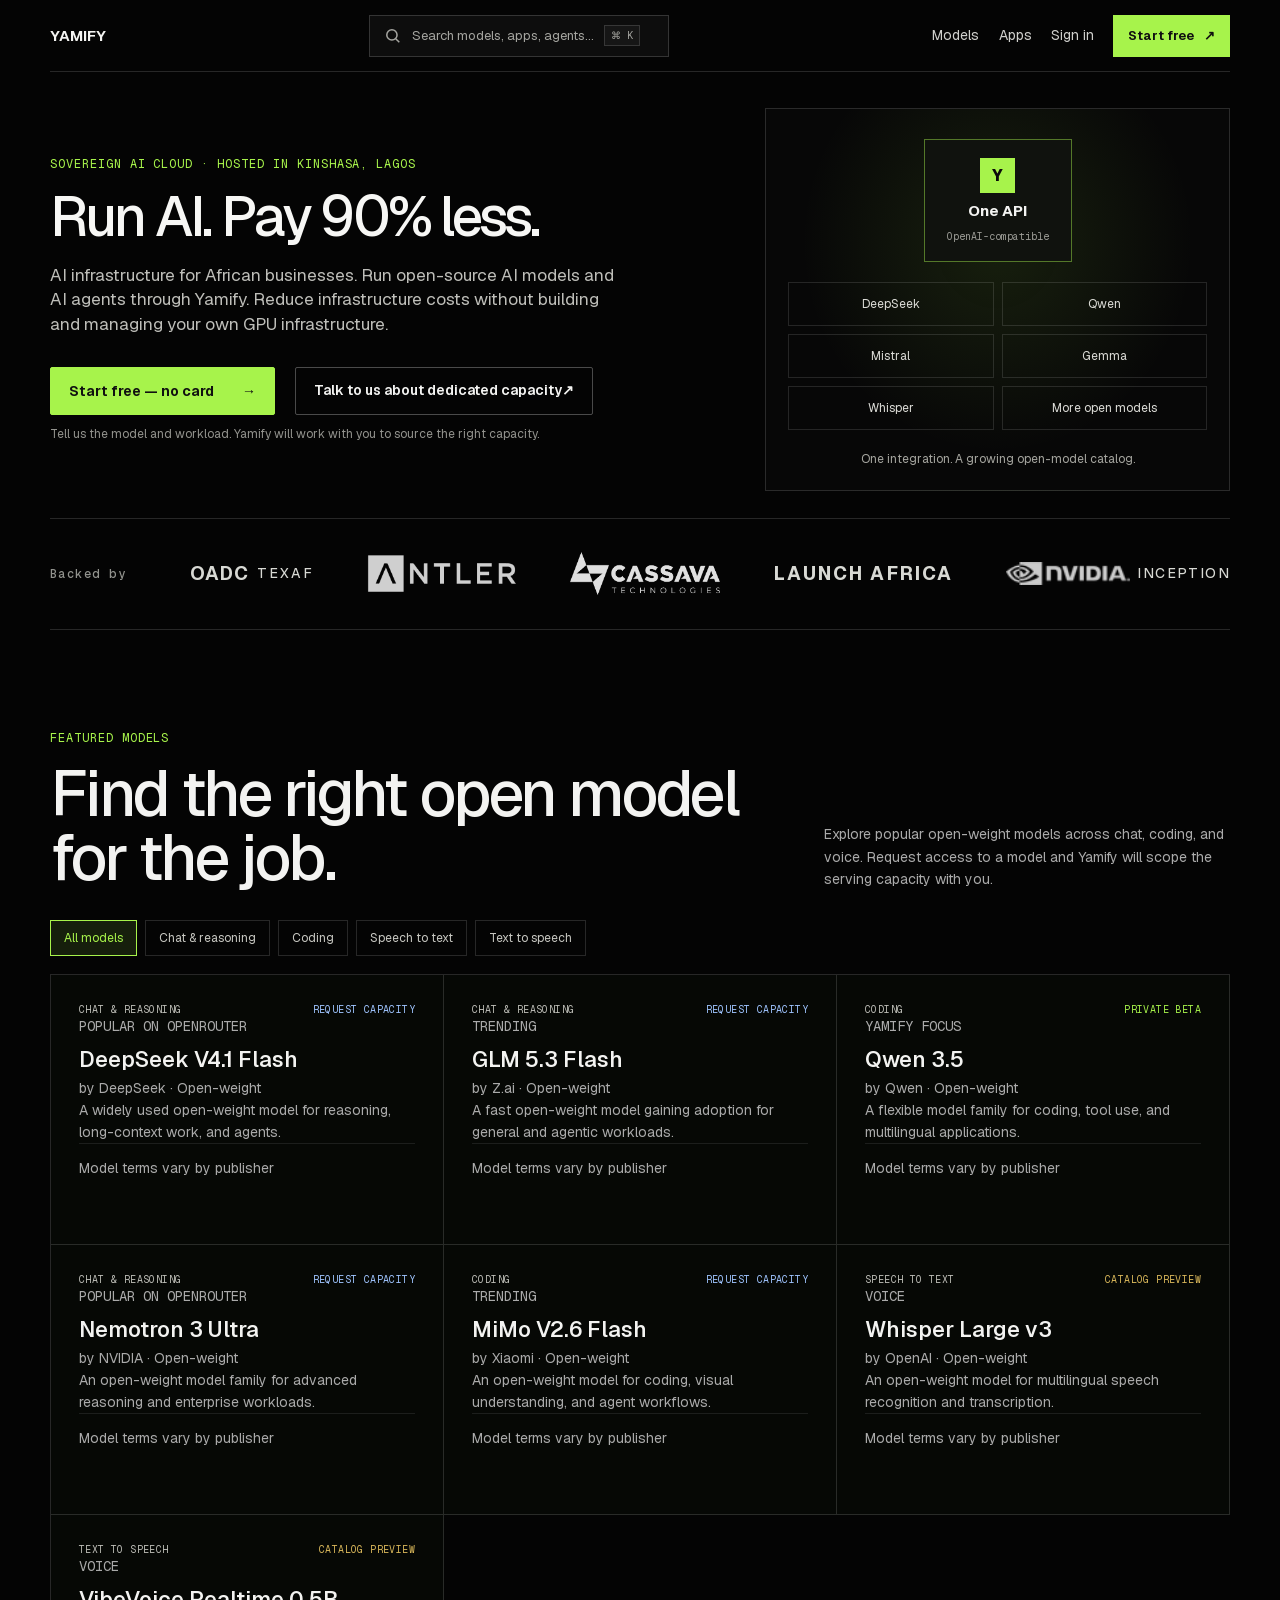
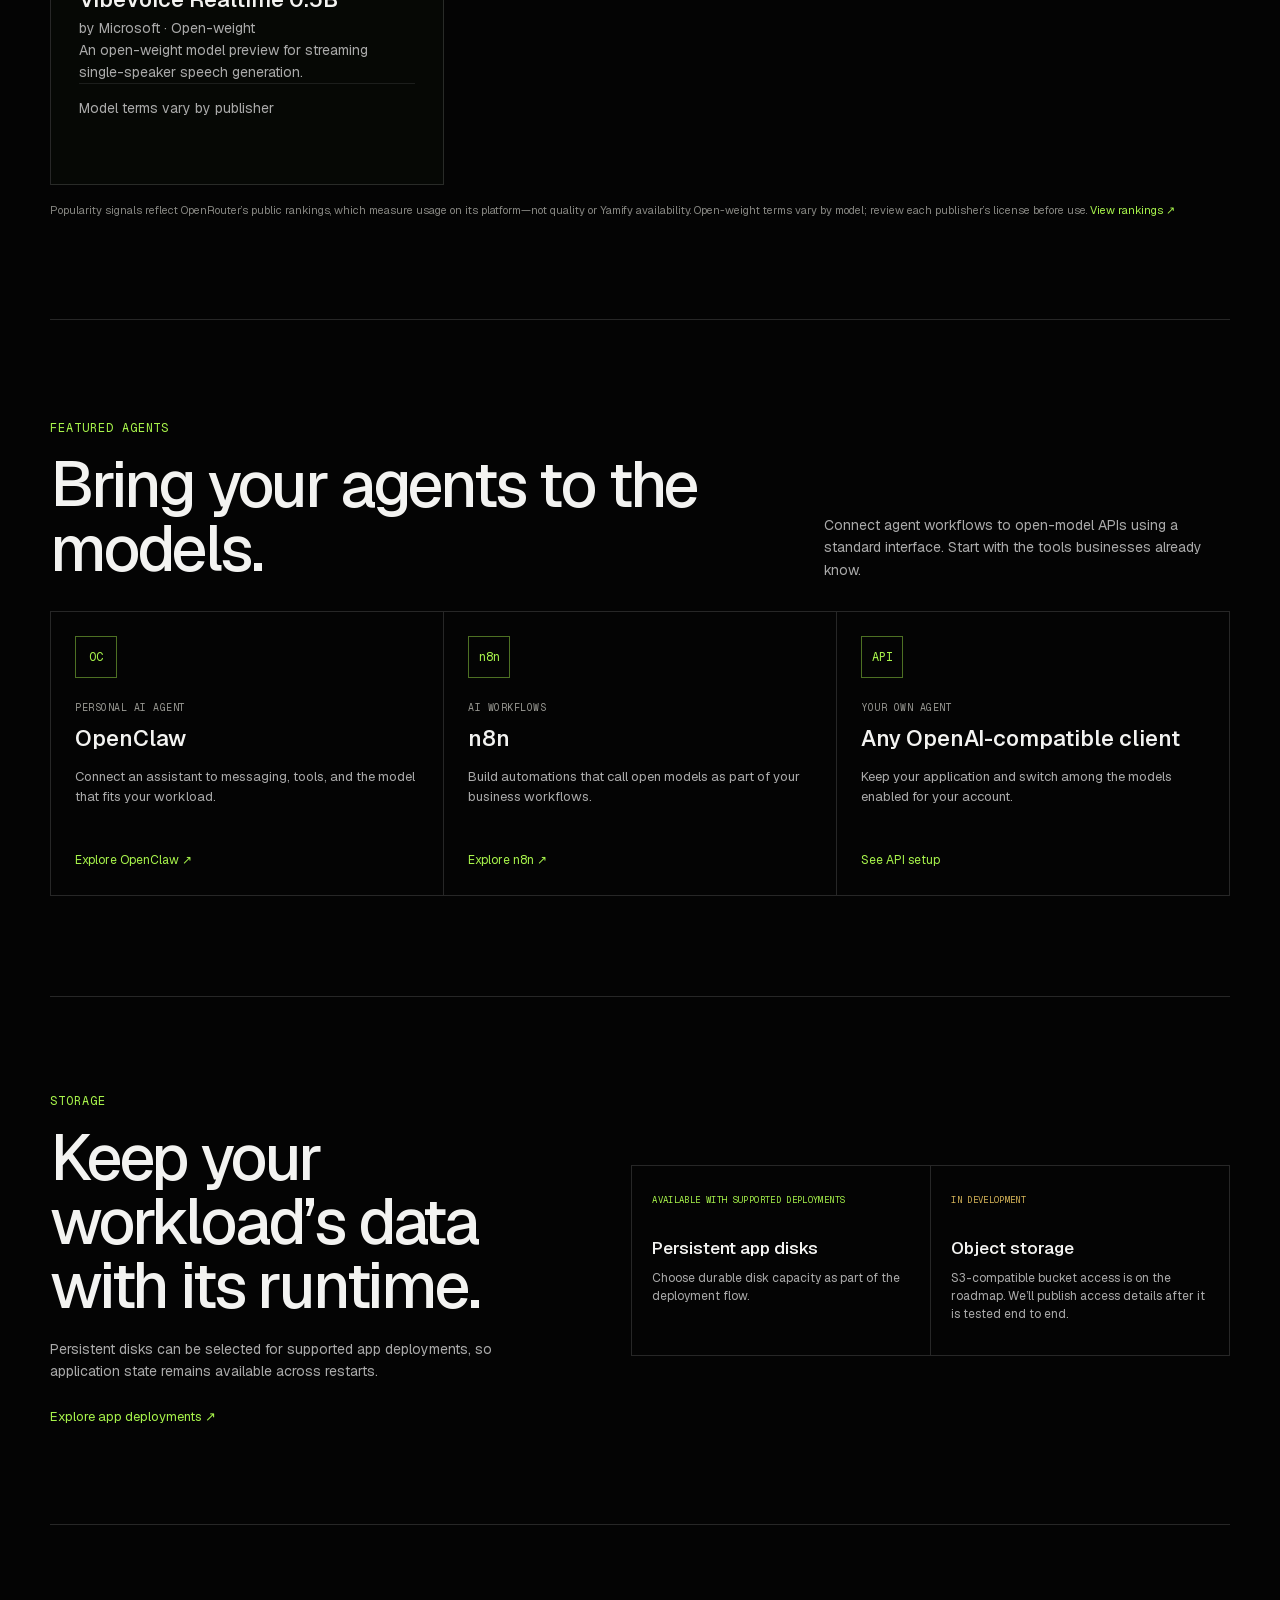
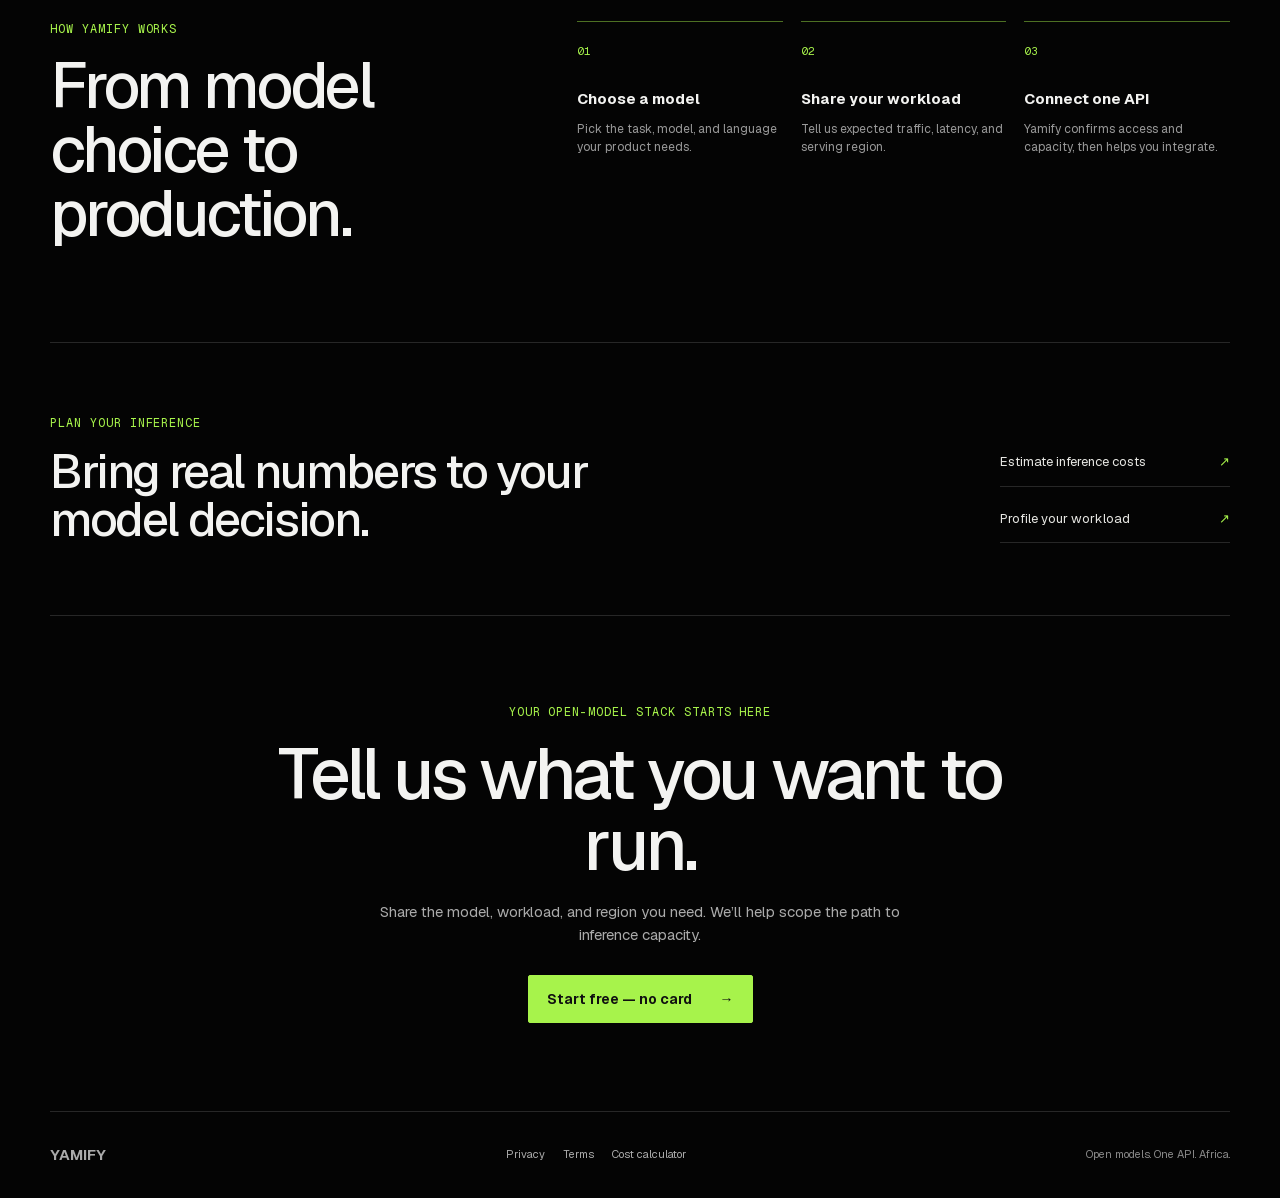
==== commit eeac50b3: "Keep homepage hero headline on one line" ====
--- a/index.html
+++ b/index.html
@@ -1 +1 @@
-<!DOCTYPE html><!--1794415364020--><html lang="en"><head><meta charSet="utf-8"/><meta name="viewport" content="width=device-width, initial-scale=1"/><link rel="preload" href="/_next/static/media/22a5144ee8d83bca-s.p.woff2" as="font" crossorigin="" type="font/woff2"/><link rel="preload" href="/_next/static/media/7d4881bb7e1bf84d-s.p.woff2" as="font" crossorigin="" type="font/woff2"/><link rel="preload" as="image" href="/images/antler-white.png"/><link rel="preload" as="image" href="/images/cassava-white.png"/><link rel="preload" as="image" href="/images/NVIDIA.png"/><link rel="stylesheet" href="/_next/static/css/0bdb0c64d715ec2a.css" data-precedence="next"/><link rel="stylesheet" href="/_next/static/css/67316ac7d186ddf4.css" data-precedence="next"/><link rel="stylesheet" href="/_next/static/css/40012a38ea53805c.css" data-precedence="next"/><link rel="preload" as="script" fetchPriority="low" href="/_next/static/chunks/webpack-70575e455897620f.js"/><script src="/_next/static/chunks/f2ca18f1-b7f09e34ad2dcc8a.js" async=""></script><script src="/_next/static/chunks/2381-ec02169e31fa0381.js" async=""></script><script src="/_next/static/chunks/main-app-0beeb57c2c8f8e33.js" async=""></script><script src="/_next/static/chunks/3677-04c4c0e27ba9adf0.js" async=""></script><script src="/_next/static/chunks/2699-3e6ce2d88c15cca3.js" async=""></script><script src="/_next/static/chunks/app/page-489408e69bfe6b76.js" async=""></script><script src="/_next/static/chunks/7056-f5492fa8af9cb892.js" async=""></script><script src="/_next/static/chunks/4035-4aa05462ac394968.js" async=""></script><script src="/_next/static/chunks/9451-d717278a94470e60.js" async=""></script><script src="/_next/static/chunks/app/layout-6e0a4c2d0b509ffd.js" async=""></script><script src="https://clerk.yamify.co/npm/@clerk/clerk-js@5/dist/clerk.browser.js" data-clerk-js-script="true" async="" crossorigin="anonymous" data-clerk-publishable-key="pk_live_Y2xlcmsueWFtaWZ5LmNvJA" data-clerk-domain="clerk.yamify.co"></script><link rel="preload" href="https://www.googletagmanager.com/gtag/js?id=G-MQG80WZVFF" as="script"/><link rel="preload" href="https://www.yamify.co//js-eu1.hs-scripts.com/146340379.js" as="script"/><meta name="next-size-adjust" content=""https://www.yamify.co/><title>Yamify | One API for open models in Africa</title><meta name="description" content="One OpenAI-compatible API for DeepSeek, Qwen, Mistral and Whisper. Smart routing, unified usage tracking, and Mobile Money payments for African businesses."https://www.yamify.co/><meta name="keywords" content="Yamify,open models Africa,open-weight inference API,AI models Africa,Qwen,DeepSeek,voice AI Africa"/><link rel="canonical" href="https://www.yamify.co/"https://www.yamify.co/><meta property="og:title" content="Yamify | One API for open models in Africa"/><meta property="og:description" content="One OpenAI-compatible API for DeepSeek, Qwen, Mistral and Whisper. Smart routing, unified usage tracking, and Mobile Money payments for African businesses."https://www.yamify.co/><meta property="og:url" content="https://yamify.co"/><meta property="og:site_name" content="Yamify"/><meta property="og:locale" content="en_US"/><meta property="og:type" content="website"/><meta name="twitter:card" content="summary_large_image"/><meta name="twitter:title" content="Yamify | One API for open models in Africa"/><meta name="twitter:description" content="One OpenAI-compatible API for DeepSeek, Qwen, Mistral and Whisper. Smart routing, unified usage tracking, and Mobile Money payments for African businesses."https://www.yamify.co/><link rel="icon" href="/favicon.ico" type="image/x-icon" sizes="32x32"/><link rel="icon" href="/favicon.ico"/><link rel="icon" href="/favicon-32x32.png" type="image/png" sizes="32x32"/><link rel="icon" href="/icon-192.png" type="image/png" sizes="192x192"/><link rel="icon" href="/icon-512.png" type="image/png" sizes="512x512"/><link rel="apple-touch-icon" href="/apple-touch-icon.png" sizes="180x180" type="image/png"/><script src="/_next/static/chunks/polyfills-42372ed130431b0a.js" noModule=""></script><meta name="robots" content="noindex,nofollow"/></head><body class="__variable_8eaea4 __variable_8c25df font-sans"><div hidden=""><!--$--><!--/$--></div><script>(self.__next_s=self.__next_s||[]).push([0,{"children":"\n                (function () {\n                  try {\n                    var root = document.documentElement;\n                    root.classList.add(\"dark\");\n                    root.dataset.theme = \"dark\";\n                    root.dataset.themePreference = \"dark\";\n                    try { localStorage.setItem(\"yamify_theme\", \"dark\"); } catch (e) {}\n                  } catch (e) {}\n                })();\n              ","id":"theme-init"}])</script><noscript><iframe src="https://www.googletagmanager.com/ns.html?id=GTM-WL9HFFB7" height="0" width="0" style="display:none;visibility:hidden"></iframe></noscript><main class="yamify-stealth-home stealth-home_page__ax_D2"><style>body:has(.yamify-stealth-home) .yamify-whatsapp-float{display:none}</style><header class="stealth-home_header__IA_jc"><a class="stealth-home_wordmark__qhOIy" aria-label="Yamify home" href="https://www.yamify.co/">YAMIFY</a><div class="stealth-home_searchWrap__n1r9D"><button class="stealth-home_searchTrigger__W7bJS" type="button" aria-haspopup="dialog" aria-label="Search open models, providers, and tasks"><svg aria-hidden="true" viewBox="0 0 20 20" fill="none"><circle cx="8.8" cy="8.8" r="5.7"></circle><path d="m13 13 4 4"></path></svg><span>Search models, apps, agents…</span><kbd>⌘ K</kbd></button></div><nav class="stealth-home_nav__SqSqI" aria-label="Primary navigation"><a class="stealth-home_navLink__67YoG" href="#featured-models">Models</a><a class="stealth-home_navLink__67YoG" href="https://www.yamify.co/apps">Apps</a><a class="stealth-home_navLink__67YoG" href="https://www.yamify.co/auth/sign-in">Sign in</a><a class="stealth-home_navCta__MSpp1" href="https://www.yamify.co/auth/sign-up">Start free <span aria-hidden="true">↗</span></a></nav></header><section class="stealth-home_hero__zQ7Mt" aria-labelledby="hero-title"><div class="stealth-home_heroCopy__2HMBU"><p class="stealth-home_eyebrow__I7_2I">Sovereign AI cloud · Hosted in Kinshasa, Lagos</p><h1 id="hero-title">Run AI. Pay 90% less.</h1><p class="stealth-home_intro__dqSDG">AI infrastructure for African businesses. Run open-source AI models and AI agents through Yamify. Reduce infrastructure costs without building and managing your own GPU infrastructure.</p><div class="stealth-home_actions__EWrHt"><a class="stealth-home_primaryAction__E_vr0" href="https://www.yamify.co/auth/sign-up">Start free — no card <span aria-hidden="true">→</span></a><button type="button" class="stealth-home_secondaryActionLink__bLXOv">Talk to us about dedicated capacity <span aria-hidden="true">↗</span></button></div><p class="stealth-home_heroNote__S1hx6">Tell us the model and workload. Yamify will work with you to source the right capacity.</p></div><div class="stealth-home_heroVisual__0eQqV" aria-label="One API connects applications to open language and voice models"><div class="stealth-home_apiNode__Wy_4N"><span>Y</span><strong>One API</strong><small>OpenAI-compatible</small></div><div class="stealth-home_modelNodes__3Rt6N"><span>DeepSeek</span><span>Qwen</span><span>Mistral</span><span>Gemma</span><span>Whisper</span><span>More open models</span></div><p>One integration. A growing open-model catalog.</p></div></section><section class="stealth-home_trustLine__Xkn4l" aria-label="Yamify ecosystem"><span class="stealth-home_trustLabel__9ToXW">Backed by</span><div class="stealth-home_trustMarks__0gcdp"><a class="stealth-home_trustLink__wyQ3X" href="https://openaccessdc.net/news/yamify-partners-with-oadc-texaf---kinshasa-to-deploy-local-ai-agents-for-businesses-in-kinshasa" target="_blank" rel="noopener noreferrer" aria-label="Read about Yamify’s partnership with OADC Texaf"><span class="stealth-home_wordmarkOadc__teM8L">OADC <b>TEXAF</b></span></a><a class="stealth-home_trustLink__wyQ3X" href="https://www.linkedin.com/posts/lucibata_halfway-through-antler-los-2-and-yamify-is-share-7394823794671910912-_jim/" target="_blank" rel="noopener noreferrer" aria-label="Read Luc’s post about building Yamify during Antler Lagos"><img src="/images/antler-white.png" alt="Antler"/></a><a class="stealth-home_trustLink__wyQ3X" href="https://dabafinance.com/en/news/yamify-gets-launch-africa-backing" target="_blank" rel="noopener noreferrer" aria-label="Read about Launch Africa backing Yamify and its distribution partners"><img class="stealth-home_cassavaTrust__mS7nr" src="/images/cassava-white.png" alt="Cassava Technologies"/></a><a class="stealth-home_trustLink__wyQ3X" href="https://www.launchafrica.vc/yamify" target="_blank" rel="noopener noreferrer" aria-label="Read Launch Africa’s profile of Yamify"><span class="stealth-home_wordmarkLaunch__eLT46">LAUNCH AFRICA</span></a><a class="stealth-home_trustLink__wyQ3X" href="https://www.linkedin.com/posts/lucibata_yamify-ai-cloud-activity-7382353873316859904-M2iY" target="_blank" rel="noopener noreferrer" aria-label="Read Yamify’s announcement about joining NVIDIA Inception"><span class="stealth-home_nvidiaTrust__PYMuB"><img src="/images/NVIDIA.png" alt="NVIDIA"/> <b>INCEPTION</b></span></a></div></section><section class="stealth-home_section__loxwW" id="featured-models" aria-labelledby="models-title"><div class="stealth-home_sectionHeading__FqpQ_"><div><p class="stealth-home_eyebrow__I7_2I">Featured models</p><h2 id="models-title">Find the right open model for the job.</h2></div><p>Explore popular open-weight models across chat, coding, and voice. Request access to a model and Yamify will scope the serving capacity with you.</p></div><div class="stealth-home_modelControls__8J5aO" aria-label="Filter featured models by task"><div class="stealth-home_taskFilters__htVhW" role="group" aria-label="Model task"><button type="button" aria-pressed="true" class="stealth-home_filterActive__M1XyD">All models</button><button type="button" aria-pressed="false" class="stealth-home_filterButton__s__Fx">Chat &amp; reasoning</button><button type="button" aria-pressed="false" class="stealth-home_filterButton__s__Fx">Coding</button><button type="button" aria-pressed="false" class="stealth-home_filterButton__s__Fx">Speech to text</button><button type="button" aria-pressed="false" class="stealth-home_filterButton__s__Fx">Text to speech</button></div></div><div class="stealth-home_modelGrid__wnnvm" aria-live="polite"><article class="stealth-home_modelCard__I5vAi" id="model-deepseek-v41-flash"><div class="stealth-home_modelCardTop__xuALW"><span class="stealth-home_taskTag__brh1N">Chat &amp; reasoning</span><span class="stealth-home_statusRequest__9hf86">Request capacity</span></div><p class="stealth-home_popularity__tlKtf">Popular on OpenRouter</p><h3>DeepSeek V4.1 Flash</h3><p class="stealth-home_publisher__9FeLT">by <!-- -->DeepSeek<!-- --> · Open-weight</p><p class="stealth-home_modelSummary__xrt63">A widely used open-weight model for reasoning, long-context work, and agents.</p><p class="stealth-home_modelFoot__BORoR">Model terms vary by publisher</p></article><article class="stealth-home_modelCard__I5vAi" id="model-glm-53-flash"><div class="stealth-home_modelCardTop__xuALW"><span class="stealth-home_taskTag__brh1N">Chat &amp; reasoning</span><span class="stealth-home_statusRequest__9hf86">Request capacity</span></div><p class="stealth-home_popularity__tlKtf">Trending</p><h3>GLM 5.3 Flash</h3><p class="stealth-home_publisher__9FeLT">by <!-- -->Z.ai<!-- --> · Open-weight</p><p class="stealth-home_modelSummary__xrt63">A fast open-weight model gaining adoption for general and agentic workloads.</p><p class="stealth-home_modelFoot__BORoR">Model terms vary by publisher</p></article><article class="stealth-home_modelCard__I5vAi" id="model-qwen35"><div class="stealth-home_modelCardTop__xuALW"><span class="stealth-home_taskTag__brh1N">Coding</span><span class="stealth-home_statusBeta__gT0sY">Private beta</span></div><p class="stealth-home_popularity__tlKtf">Yamify focus</p><h3>Qwen 3.5</h3><p class="stealth-home_publisher__9FeLT">by <!-- -->Qwen<!-- --> · Open-weight</p><p class="stealth-home_modelSummary__xrt63">A flexible model family for coding, tool use, and multilingual applications.</p><p class="stealth-home_modelFoot__BORoR">Model terms vary by publisher</p></article><article class="stealth-home_modelCard__I5vAi" id="model-nemotron-3-ultra"><div class="stealth-home_modelCardTop__xuALW"><span class="stealth-home_taskTag__brh1N">Chat &amp; reasoning</span><span class="stealth-home_statusRequest__9hf86">Request capacity</span></div><p class="stealth-home_popularity__tlKtf">Popular on OpenRouter</p><h3>Nemotron 3 Ultra</h3><p class="stealth-home_publisher__9FeLT">by <!-- -->NVIDIA<!-- --> · Open-weight</p><p class="stealth-home_modelSummary__xrt63">An open-weight model family for advanced reasoning and enterprise workloads.</p><p class="stealth-home_modelFoot__BORoR">Model terms vary by publisher</p></article><article class="stealth-home_modelCard__I5vAi" id="model-mimo-v26-flash"><div class="stealth-home_modelCardTop__xuALW"><span class="stealth-home_taskTag__brh1N">Coding</span><span class="stealth-home_statusRequest__9hf86">Request capacity</span></div><p class="stealth-home_popularity__tlKtf">Trending</p><h3>MiMo V2.6 Flash</h3><p class="stealth-home_publisher__9FeLT">by <!-- -->Xiaomi<!-- --> · Open-weight</p><p class="stealth-home_modelSummary__xrt63">An open-weight model for coding, visual understanding, and agent workflows.</p><p class="stealth-home_modelFoot__BORoR">Model terms vary by publisher</p></article><article class="stealth-home_modelCard__I5vAi" id="model-whisper-large-v3"><div class="stealth-home_modelCardTop__xuALW"><span class="stealth-home_taskTag__brh1N">Speech to text</span><span class="stealth-home_statusPreview__RnSXB">Catalog preview</span></div><p class="stealth-home_popularity__tlKtf">Voice</p><h3>Whisper Large v3</h3><p class="stealth-home_publisher__9FeLT">by <!-- -->OpenAI<!-- --> · Open-weight</p><p class="stealth-home_modelSummary__xrt63">An open-weight model for multilingual speech recognition and transcription.</p><p class="stealth-home_modelFoot__BORoR">Model terms vary by publisher</p></article><article class="stealth-home_modelCard__I5vAi" id="model-vibevoice-realtime"><div class="stealth-home_modelCardTop__xuALW"><span class="stealth-home_taskTag__brh1N">Text to speech</span><span class="stealth-home_statusPreview__RnSXB">Catalog preview</span></div><p class="stealth-home_popularity__tlKtf">Voice</p><h3>VibeVoice Realtime 0.5B</h3><p class="stealth-home_publisher__9FeLT">by <!-- -->Microsoft<!-- --> · Open-weight</p><p class="stealth-home_modelSummary__xrt63">An open-weight model preview for streaming single-speaker speech generation.</p><p class="stealth-home_modelFoot__BORoR">Model terms vary by publisher</p></article></div><p class="stealth-home_sourceNote__DErwH">Popularity signals reflect OpenRouter’s public rankings, which measure usage on its platform—not quality or Yamify availability. Open-weight terms vary by model; review each publisher’s license before use. <a href="https://openrouter.ai/rankings" target="_blank" rel="noreferrer">View rankings ↗</a></p></section><section class="stealth-home_section__loxwW" id="featured-agents" aria-labelledby="agents-title"><div class="stealth-home_sectionHeading__FqpQ_"><div><p class="stealth-home_eyebrow__I7_2I">Featured agents</p><h2 id="agents-title">Bring your agents to the models.</h2></div><p>Connect agent workflows to open-model APIs using a standard interface. Start with the tools businesses already know.</p></div><div class="stealth-home_agentGrid__z4Q5z"><article class="stealth-home_featureCard__0aa7R"><div class="stealth-home_cardMark__yFIdq">OC</div><p class="stealth-home_cardType__kXAgt">Personal AI agent</p><h3>OpenClaw</h3><p>Connect an assistant to messaging, tools, and the model that fits your workload.</p><a href="https://openclaw.ai/" target="_blank" rel="noreferrer">Explore OpenClaw ↗</a></article><article class="stealth-home_featureCard__0aa7R"><div class="stealth-home_cardMark__yFIdq">n8n</div><p class="stealth-home_cardType__kXAgt">AI workflows</p><h3>n8n</h3><p>Build automations that call open models as part of your business workflows.</p><a href="https://n8n.io/" target="_blank" rel="noreferrer">Explore n8n ↗</a></article><article class="stealth-home_featureCard__0aa7R"><div class="stealth-home_cardMark__yFIdq">API</div><p class="stealth-home_cardType__kXAgt">Your own agent</p><h3>Any OpenAI-compatible client</h3><p>Keep your application and switch among the models enabled for your account.</p><a href="https://www.yamify.co/dashboard/settings">See API setup</a></article></div></section><section class="stealth-home_storageSection__YKj50" id="storage" aria-labelledby="storage-title"><div class="stealth-home_storageCopy__1CYZx"><p class="stealth-home_eyebrow__I7_2I">Storage</p><h2 id="storage-title">Keep your workload’s data with its runtime.</h2><p>Persistent disks can be selected for supported app deployments, so application state remains available across restarts.</p><a href="https://www.yamify.co/dashboard/apps">Explore app deployments ↗</a></div><div class="stealth-home_storageCards__0Sbx7"><article><span class="stealth-home_statusLive__muO8B">Available with supported deployments</span><h3>Persistent app disks</h3><p>Choose durable disk capacity as part of the deployment flow.</p></article><article><span class="stealth-home_statusPlanned__jSv9Q">In development</span><h3>Object storage</h3><p>S3-compatible bucket access is on the roadmap. We’ll publish access details after it is tested end to end.</p></article></div></section><section class="stealth-home_howSection__wqseK" aria-labelledby="how-title"><div><p class="stealth-home_eyebrow__I7_2I">How Yamify works</p><h2 id="how-title">From model choice to production.</h2></div><ol class="stealth-home_steps__DM3yR"><li><span>01</span><strong>Choose a model</strong><p>Pick the task, model, and language your product needs.</p></li><li><span>02</span><strong>Share your workload</strong><p>Tell us expected traffic, latency, and serving region.</p></li><li><span>03</span><strong>Connect one API</strong><p>Yamify confirms access and capacity, then helps you integrate.</p></li></ol></section><section class="stealth-home_toolsSection__r48N1" aria-label="Workload planning tools"><div><p class="stealth-home_eyebrow__I7_2I">Plan your inference</p><h2>Bring real numbers to your model decision.</h2></div><div class="stealth-home_toolLinks__IFw9e"><a href="https://www.yamify.co/calculator">Estimate inference costs <span>↗</span></a><a href="https://www.yamify.co/workload-profiler">Profile your workload <span>↗</span></a></div></section><section class="stealth-home_finalCta__LDDjc" aria-labelledby="final-title"><p class="stealth-home_eyebrow__I7_2I">Your open-model stack starts here</p><h2 id="final-title">Tell us what you want to run.</h2><p>Share the model, workload, and region you need. We’ll help scope the path to inference capacity.</p><a class="stealth-home_primaryAction__E_vr0" href="https://www.yamify.co/auth/sign-up">Start free — no card <span aria-hidden="true">→</span></a></section><footer class="stealth-home_footer__KmSU_"><a class="stealth-home_wordmark__qhOIy" href="https://www.yamify.co/">YAMIFY</a><div><a href="https://www.yamify.co/privacy-policy">Privacy</a><a href="https://www.yamify.co/terms-of-service">Terms</a><a href="https://www.yamify.co/calculator">Cost calculator</a></div><span>Open models. One API. Africa.</span></footer></main><!--$--><!--/$--><section aria-label="Notifications alt+T" tabindex="-1" aria-live="polite" aria-relevant="additions text" aria-atomic="false"></section><script src="/_next/static/chunks/webpack-70575e455897620f.js" id="_R_" async=""></script><script>(self.__next_f=self.__next_f||[]).push([0])</script><script>self.__next_f.push([1,"1:\"$Sreact.fragment\"\n3:I[73677,[\"3677\",\"static/chunks/3677-04c4c0e27ba9adf0.js\",\"2699\",\"static/chunks/2699-3e6ce2d88c15cca3.js\",\"8974\",\"static/chunks/app/page-489408e69bfe6b76.js\"],\"\"]\n4:I[32699,[\"3677\",\"static/chunks/3677-04c4c0e27ba9adf0.js\",\"2699\",\"static/chunks/2699-3e6ce2d88c15cca3.js\",\"8974\",\"static/chunks/app/page-489408e69bfe6b76.js\"],\"default\"]\n5:I[84380,[\"3677\",\"static/chunks/3677-04c4c0e27ba9adf0.js\",\"2699\",\"static/chunks/2699-3e6ce2d88c15cca3.js\",\"8974\",\"static/chunks/app/page-489408e69bfe6b76.js\"],\"default\"]\n14:I[29128,[],\"\"]\n:HL[\"/_next/static/media/22a5144ee8d83bca-s.p.woff2\",\"font\",{\"crossOrigin\":\"\",\"type\":\"font/woff2\"}]\n:HL[\"/_next/static/media/7d4881bb7e1bf84d-s.p.woff2\",\"font\",{\"crossOrigin\":\"\",\"type\":\"font/woff2\"}]\n:HL[\"/_next/static/css/0bdb0c64d715ec2a.css\",\"style\"]\n:HL[\"/_next/static/css/67316ac7d186ddf4.css\",\"style\"]\n:HL[\"/_next/static/css/40012a38ea53805c.css\",\"style\"]\n"])</script><script>self.__next_f.push([1,"0:{\"P\":null,\"b\":\"1794415364020\",\"p\":\"\",\"c\":[\"\",\"\"],\"i\":false,\"f\":[[[\"\",{\"children\":[\"__PAGE__\",{}]},\"$undefined\",\"$undefined\",true],[\"\",[\"$\",\"$1\",\"c\",{\"children\":[[[\"$\",\"link\",\"0\",{\"rel\":\"stylesheet\",\"href\":\"/_next/static/css/0bdb0c64d715ec2a.css\",\"precedence\":\"next\",\"crossOrigin\":\"$undefined\",\"nonce\":\"$undefined\"}],[\"$\",\"link\",\"1\",{\"rel\":\"stylesheet\",\"href\":\"/_next/static/css/67316ac7d186ddf4.css\",\"precedence\":\"next\",\"crossOrigin\":\"$undefined\",\"nonce\":\"$undefined\"}]],\"$L2\"]}],{\"children\":[\"__PAGE__\",[\"$\",\"$1\",\"c\",{\"children\":[[\"$\",\"main\",null,{\"className\":\"yamify-stealth-home stealth-home_page__ax_D2\",\"children\":[[\"$\",\"style\",null,{\"dangerouslySetInnerHTML\":{\"__html\":\"body:has(.yamify-stealth-home) .yamify-whatsapp-float{display:none}\"}}],[\"$\",\"header\",null,{\"className\":\"stealth-home_header__IA_jc\",\"children\":[[\"$\",\"$L3\",null,{\"href\":\"https://www.yamify.co/\",\"className\":\"stealth-home_wordmark__qhOIy\",\"aria-label\":\"Yamify home\",\"children\":\"YAMIFY\"}],[\"$\",\"$L4\",null,{}],[\"$\",\"nav\",null,{\"className\":\"stealth-home_nav__SqSqI\",\"aria-label\":\"Primary navigation\",\"children\":[[\"$\",\"$L3\",null,{\"href\":\"#featured-models\",\"className\":\"stealth-home_navLink__67YoG\",\"children\":\"Models\"}],[\"$\",\"$L3\",null,{\"href\":\"https://www.yamify.co/apps\",\"className\":\"stealth-home_navLink__67YoG\",\"children\":\"Apps\"}],[\"$\",\"$L3\",null,{\"href\":\"https://www.yamify.co/auth/sign-in\",\"className\":\"stealth-home_navLink__67YoG\",\"children\":\"Sign in\"}],[\"$\",\"a\",null,{\"className\":\"stealth-home_navCta__MSpp1\",\"href\":\"https://www.yamify.co/auth/sign-up\",\"children\":[\"Start free \",[\"$\",\"span\",null,{\"aria-hidden\":\"true\",\"children\":\"↗\"}]]}]]}]]}],[\"$\",\"section\",null,{\"className\":\"stealth-home_hero__zQ7Mt\",\"aria-labelledby\":\"hero-title\",\"children\":[[\"$\",\"div\",null,{\"className\":\"stealth-home_heroCopy__2HMBU\",\"children\":[[\"$\",\"p\",null,{\"className\":\"stealth-home_eyebrow__I7_2I\",\"children\":\"Sovereign AI cloud · Hosted in Kinshasa, Lagos\"}],[\"$\",\"h1\",null,{\"id\":\"hero-title\",\"children\":\"Run AI. Pay 90% less.\"}],[\"$\",\"p\",null,{\"className\":\"stealth-home_intro__dqSDG\",\"children\":\"AI infrastructure for African businesses. Run open-source AI models and AI agents through Yamify. Reduce infrastructure costs without building and managing your own GPU infrastructure.\"}],[\"$\",\"div\",null,{\"className\":\"stealth-home_actions__EWrHt\",\"children\":[[\"$\",\"a\",null,{\"className\":\"stealth-home_primaryAction__E_vr0\",\"href\":\"https://www.yamify.co/auth/sign-up\",\"children\":[\"Start free — no card \",[\"$\",\"span\",null,{\"aria-hidden\":\"true\",\"children\":\"→\"}]]}],[\"$\",\"$L5\",null,{\"className\":\"stealth-home_secondaryActionLink__bLXOv\",\"children\":[\"Talk to us about dedicated capacity \",[\"$\",\"span\",null,{\"aria-hidden\":\"true\",\"children\":\"↗\"}]]}]]}],[\"$\",\"p\",null,{\"className\":\"stealth-home_heroNote__S1hx6\",\"children\":\"Tell us the model and workload. Yamify will work with you to source the right capacity.\"}]]}],[\"$\",\"div\",null,{\"className\":\"stealth-home_heroVisual__0eQqV\",\"aria-label\":\"One API connects applications to open language and voice models\",\"children\":[[\"$\",\"div\",null,{\"className\":\"stealth-home_apiNode__Wy_4N\",\"children\":[[\"$\",\"span\",null,{\"children\":\"Y\"}],[\"$\",\"strong\",null,{\"children\":\"One API\"}],[\"$\",\"small\",null,{\"children\":\"OpenAI-compatible\"}]]}],[\"$\",\"div\",null,{\"className\":\"stealth-home_modelNodes__3Rt6N\",\"children\":[[\"$\",\"span\",null,{\"children\":\"DeepSeek\"}],[\"$\",\"span\",null,{\"children\":\"Qwen\"}],[\"$\",\"span\",null,{\"children\":\"Mistral\"}],[\"$\",\"span\",null,{\"children\":\"Gemma\"}],[\"$\",\"span\",null,{\"children\":\"Whisper\"}],[\"$\",\"span\",null,{\"children\":\"More open models\"}]]}],[\"$\",\"p\",null,{\"children\":\"One integration. A growing open-model catalog.\"}]]}]]}],[\"$\",\"section\",null,{\"className\":\"stealth-home_trustLine__Xkn4l\",\"aria-label\":\"Yamify ecosystem\",\"children\":[[\"$\",\"span\",null,{\"className\":\"stealth-home_trustLabel__9ToXW\",\"children\":\"Backed by\"}],[\"$\",\"div\",null,{\"className\":\"stealth-home_trustMarks__0gcdp\",\"children\":[[\"$\",\"a\",null,{\"className\":\"stealth-home_trustLink__wyQ3X\",\"href\":\"https://openaccessdc.net/news/yamify-partners-with-oadc-texaf---kinshasa-to-deploy-local-ai-agents-for-businesses-in-kinshasa\",\"target\":\"_blank\",\"rel\":\"noopener noreferrer\",\"aria-label\":\"Read about Yamify’s partnership with OADC Texaf\",\"children\":[\"$\",\"span\",null,{\"className\":\"stealth-home_wordmarkOadc__teM8L\",\"children\":[\"OADC \",[\"$\",\"b\",null,{\"children\":\"TEXAF\"}]]}]}],[\"$\",\"a\",null,{\"className\":\"stealth-home_trustLink__wyQ3X\",\"href\":\"https://www.linkedin.com/posts/lucibata_halfway-through-antler-los-2-and-yamify-is-share-7394823794671910912-_jim/\",\"target\":\"_blank\",\"rel\":\"noopener noreferrer\",\"aria-label\":\"Read Luc’s post about building Yamify during Antler Lagos\",\"children\":\"$L6\"}],\"$L7\",\"$L8\",\"$L9\"]}]]}],\"$La\",\"$Lb\",\"$Lc\",\"$Ld\",\"$Le\",\"$Lf\",\"$L10\"]}],[\"$L11\"],\"$L12\"]}],{},null,false]},null,false],\"$L13\",false]],\"m\":\"$undefined\",\"G\":[\"$14\",[]],\"s\":false,\"S\":true}\n"])</script><script>self.__next_f.push([1,"15:I[7007,[\"3677\",\"static/chunks/3677-04c4c0e27ba9adf0.js\",\"2699\",\"static/chunks/2699-3e6ce2d88c15cca3.js\",\"8974\",\"static/chunks/app/page-489408e69bfe6b76.js\"],\"default\"]\n16:I[8537,[],\"OutletBoundary\"]\n18:I[48532,[],\"AsyncMetadataOutlet\"]\n1a:I[8537,[],\"ViewportBoundary\"]\n1c:I[8537,[],\"MetadataBoundary\"]\n1d:\"$Sreact.suspense\"\n6:[\"$\",\"img\",null,{\"src\":\"/images/antler-white.png\",\"alt\":\"Antler\"}]\n7:[\"$\",\"a\",null,{\"className\":\"stealth-home_trustLink__wyQ3X\",\"href\":\"https://dabafinance.com/en/news/yamify-gets-launch-africa-backing\",\"target\":\"_blank\",\"rel\":\"noopener noreferrer\",\"aria-label\":\"Read about Launch Africa backing Yamify and its distribution partners\",\"children\":[\"$\",\"img\",null,{\"className\":\"stealth-home_cassavaTrust__mS7nr\",\"src\":\"/images/cassava-white.png\",\"alt\":\"Cassava Technologies\"}]}]\n8:[\"$\",\"a\",null,{\"className\":\"stealth-home_trustLink__wyQ3X\",\"href\":\"https://www.launchafrica.vc/yamify\",\"target\":\"_blank\",\"rel\":\"noopener noreferrer\",\"aria-label\":\"Read Launch Africa’s profile of Yamify\",\"children\":[\"$\",\"span\",null,{\"className\":\"stealth-home_wordmarkLaunch__eLT46\",\"children\":\"LAUNCH AFRICA\"}]}]\n9:[\"$\",\"a\",null,{\"className\":\"stealth-home_trustLink__wyQ3X\",\"href\":\"https://www.linkedin.com/posts/lucibata_yamify-ai-cloud-activity-7382353873316859904-M2iY\",\"target\":\"_blank\",\"rel\":\"noopener noreferrer\",\"aria-label\":\"Read Yamify’s announcement about joining NVIDIA Inception\",\"children\":[\"$\",\"span\",null,{\"className\":\"stealth-home_nvidiaTrust__PYMuB\",\"children\":[[\"$\",\"img\",null,{\"src\":\"/images/NVIDIA.png\",\"alt\":\"NVIDIA\"}],\" \",[\"$\",\"b\",null,{\"children\":\"INCEPTION\"}]]}]}]\n"])</script><script>self.__next_f.push([1,"a:[\"$\",\"section\",null,{\"className\":\"stealth-home_section__loxwW\",\"id\":\"featured-models\",\"aria-labelledby\":\"models-title\",\"children\":[[\"$\",\"div\",null,{\"className\":\"stealth-home_sectionHeading__FqpQ_\",\"children\":[[\"$\",\"div\",null,{\"children\":[[\"$\",\"p\",null,{\"className\":\"stealth-home_eyebrow__I7_2I\",\"children\":\"Featured models\"}],[\"$\",\"h2\",null,{\"id\":\"models-title\",\"children\":\"Find the right open model for the job.\"}]]}],[\"$\",\"p\",null,{\"children\":\"Explore popular open-weight models across chat, coding, and voice. Request access to a model and Yamify will scope the serving capacity with you.\"}]]}],[\"$\",\"$L15\",null,{}],[\"$\",\"p\",null,{\"className\":\"stealth-home_sourceNote__DErwH\",\"children\":[\"Popularity signals reflect OpenRouter’s public rankings, which measure usage on its platform—not quality or Yamify availability. Open-weight terms vary by model; review each publisher’s license before use. \",[\"$\",\"a\",null,{\"href\":\"https://openrouter.ai/rankings\",\"target\":\"_blank\",\"rel\":\"noreferrer\",\"children\":\"View rankings ↗\"}]]}]]}]\n"])</script><script>self.__next_f.push([1,"b:[\"$\",\"section\",null,{\"className\":\"stealth-home_section__loxwW\",\"id\":\"featured-agents\",\"aria-labelledby\":\"agents-title\",\"children\":[[\"$\",\"div\",null,{\"className\":\"stealth-home_sectionHeading__FqpQ_\",\"children\":[[\"$\",\"div\",null,{\"children\":[[\"$\",\"p\",null,{\"className\":\"stealth-home_eyebrow__I7_2I\",\"children\":\"Featured agents\"}],[\"$\",\"h2\",null,{\"id\":\"agents-title\",\"children\":\"Bring your agents to the models.\"}]]}],[\"$\",\"p\",null,{\"children\":\"Connect agent workflows to open-model APIs using a standard interface. Start with the tools businesses already know.\"}]]}],[\"$\",\"div\",null,{\"className\":\"stealth-home_agentGrid__z4Q5z\",\"children\":[[\"$\",\"article\",null,{\"className\":\"stealth-home_featureCard__0aa7R\",\"children\":[[\"$\",\"div\",null,{\"className\":\"stealth-home_cardMark__yFIdq\",\"children\":\"OC\"}],[\"$\",\"p\",null,{\"className\":\"stealth-home_cardType__kXAgt\",\"children\":\"Personal AI agent\"}],[\"$\",\"h3\",null,{\"children\":\"OpenClaw\"}],[\"$\",\"p\",null,{\"children\":\"Connect an assistant to messaging, tools, and the model that fits your workload.\"}],[\"$\",\"a\",null,{\"href\":\"https://openclaw.ai/\",\"target\":\"_blank\",\"rel\":\"noreferrer\",\"children\":\"Explore OpenClaw ↗\"}]]}],[\"$\",\"article\",null,{\"className\":\"stealth-home_featureCard__0aa7R\",\"children\":[[\"$\",\"div\",null,{\"className\":\"stealth-home_cardMark__yFIdq\",\"children\":\"n8n\"}],[\"$\",\"p\",null,{\"className\":\"stealth-home_cardType__kXAgt\",\"children\":\"AI workflows\"}],[\"$\",\"h3\",null,{\"children\":\"n8n\"}],[\"$\",\"p\",null,{\"children\":\"Build automations that call open models as part of your business workflows.\"}],[\"$\",\"a\",null,{\"href\":\"https://n8n.io/\",\"target\":\"_blank\",\"rel\":\"noreferrer\",\"children\":\"Explore n8n ↗\"}]]}],[\"$\",\"article\",null,{\"className\":\"stealth-home_featureCard__0aa7R\",\"children\":[[\"$\",\"div\",null,{\"className\":\"stealth-home_cardMark__yFIdq\",\"children\":\"API\"}],[\"$\",\"p\",null,{\"className\":\"stealth-home_cardType__kXAgt\",\"children\":\"Your own agent\"}],[\"$\",\"h3\",null,{\"children\":\"Any OpenAI-compatible client\"}],[\"$\",\"p\",null,{\"children\":\"Keep your application and switch among the models enabled for your account.\"}],[\"$\",\"$L3\",null,{\"href\":\"https://www.yamify.co/dashboard/settings\",\"children\":\"See API setup\"}]]}]]}]]}]\n"])</script><script>self.__next_f.push([1,"c:[\"$\",\"section\",null,{\"className\":\"stealth-home_storageSection__YKj50\",\"id\":\"storage\",\"aria-labelledby\":\"storage-title\",\"children\":[[\"$\",\"div\",null,{\"className\":\"stealth-home_storageCopy__1CYZx\",\"children\":[[\"$\",\"p\",null,{\"className\":\"stealth-home_eyebrow__I7_2I\",\"children\":\"Storage\"}],[\"$\",\"h2\",null,{\"id\":\"storage-title\",\"children\":\"Keep your workload’s data with its runtime.\"}],[\"$\",\"p\",null,{\"children\":\"Persistent disks can be selected for supported app deployments, so application state remains available across restarts.\"}],[\"$\",\"$L3\",null,{\"href\":\"https://www.yamify.co/dashboard/apps\",\"children\":\"Explore app deployments ↗\"}]]}],[\"$\",\"div\",null,{\"className\":\"stealth-home_storageCards__0Sbx7\",\"children\":[[\"$\",\"article\",null,{\"children\":[[\"$\",\"span\",null,{\"className\":\"stealth-home_statusLive__muO8B\",\"children\":\"Available with supported deployments\"}],[\"$\",\"h3\",null,{\"children\":\"Persistent app disks\"}],[\"$\",\"p\",null,{\"children\":\"Choose durable disk capacity as part of the deployment flow.\"}]]}],[\"$\",\"article\",null,{\"children\":[[\"$\",\"span\",null,{\"className\":\"stealth-home_statusPlanned__jSv9Q\",\"children\":\"In development\"}],[\"$\",\"h3\",null,{\"children\":\"Object storage\"}],[\"$\",\"p\",null,{\"children\":\"S3-compatible bucket access is on the roadmap. We’ll publish access details after it is tested end to end.\"}]]}]]}]]}]\n"])</script><script>self.__next_f.push([1,"d:[\"$\",\"section\",null,{\"className\":\"stealth-home_howSection__wqseK\",\"aria-labelledby\":\"how-title\",\"children\":[[\"$\",\"div\",null,{\"children\":[[\"$\",\"p\",null,{\"className\":\"stealth-home_eyebrow__I7_2I\",\"children\":\"How Yamify works\"}],[\"$\",\"h2\",null,{\"id\":\"how-title\",\"children\":\"From model choice to production.\"}]]}],[\"$\",\"ol\",null,{\"className\":\"stealth-home_steps__DM3yR\",\"children\":[[\"$\",\"li\",null,{\"children\":[[\"$\",\"span\",null,{\"children\":\"01\"}],[\"$\",\"strong\",null,{\"children\":\"Choose a model\"}],[\"$\",\"p\",null,{\"children\":\"Pick the task, model, and language your product needs.\"}]]}],[\"$\",\"li\",null,{\"children\":[[\"$\",\"span\",null,{\"children\":\"02\"}],[\"$\",\"strong\",null,{\"children\":\"Share your workload\"}],[\"$\",\"p\",null,{\"children\":\"Tell us expected traffic, latency, and serving region.\"}]]}],[\"$\",\"li\",null,{\"children\":[[\"$\",\"span\",null,{\"children\":\"03\"}],[\"$\",\"strong\",null,{\"children\":\"Connect one API\"}],[\"$\",\"p\",null,{\"children\":\"Yamify confirms access and capacity, then helps you integrate.\"}]]}]]}]]}]\n"])</script><script>self.__next_f.push([1,"e:[\"$\",\"section\",null,{\"className\":\"stealth-home_toolsSection__r48N1\",\"aria-label\":\"Workload planning tools\",\"children\":[[\"$\",\"div\",null,{\"children\":[[\"$\",\"p\",null,{\"className\":\"stealth-home_eyebrow__I7_2I\",\"children\":\"Plan your inference\"}],[\"$\",\"h2\",null,{\"children\":\"Bring real numbers to your model decision.\"}]]}],[\"$\",\"div\",null,{\"className\":\"stealth-home_toolLinks__IFw9e\",\"children\":[[\"$\",\"$L3\",null,{\"href\":\"https://www.yamify.co/calculator\",\"children\":[\"Estimate inference costs \",[\"$\",\"span\",null,{\"children\":\"↗\"}]]}],[\"$\",\"$L3\",null,{\"href\":\"https://www.yamify.co/workload-profiler\",\"children\":[\"Profile your workload \",[\"$\",\"span\",null,{\"children\":\"↗\"}]]}]]}]]}]\nf:[\"$\",\"section\",null,{\"className\":\"stealth-home_finalCta__LDDjc\",\"aria-labelledby\":\"final-title\",\"children\":[[\"$\",\"p\",null,{\"className\":\"stealth-home_eyebrow__I7_2I\",\"children\":\"Your open-model stack starts here\"}],[\"$\",\"h2\",null,{\"id\":\"final-title\",\"children\":\"Tell us what you want to run.\"}],[\"$\",\"p\",null,{\"children\":\"Share the model, workload, and region you need. We’ll help scope the path to inference capacity.\"}],[\"$\",\"a\",null,{\"className\":\"stealth-home_primaryAction__E_vr0\",\"href\":\"https://www.yamify.co/auth/sign-up\",\"children\":[\"Start free — no card \",[\"$\",\"span\",null,{\"aria-hidden\":\"true\",\"children\":\"→\"}]]}]]}]\n10:[\"$\",\"footer\",null,{\"className\":\"stealth-home_footer__KmSU_\",\"children\":[[\"$\",\"$L3\",null,{\"href\":\"https://www.yamify.co/\",\"className\":\"stealth-home_wordmark__qhOIy\",\"children\":\"YAMIFY\"}],[\"$\",\"div\",null,{\"children\":[[\"$\",\"$L3\",null,{\"href\":\"https://www.yamify.co/privacy-policy\",\"children\":\"Privacy\"}],[\"$\",\"$L3\",null,{\"href\":\"https://www.yamify.co/terms-of-service\",\"children\":\"Terms\"}],[\"$\",\"$L3\",null,{\"href\":\"https://www.yamify.co/calculator\",\"children\":\"Cost calculator\"}]]}],[\"$\",\"span\",null,{\"children\":\"Open models. One API. Africa.\"}]]}]\n11:[\"$\",\"link\",\"0\",{\"rel\":\"stylesheet\",\"href\":\"/_next/static/css/40012a38ea53805c.css\",\"precedence\":\"next\",\"crossOrigin\":\"$undefined\",\"nonce\":\"$undefined\"}]\n12:[\"$\",\"$L16\",null,{\"children\":[\"$L17\",[\"$\",\"$L18\",null,{\"promise\":\"$@19\"}]]}]\n13:[\"$\",\"$1\",\"h\",{\"children\":[null,[[\"$\",\"$L1a\",null,{\"children\":\"$L1b\"}],[\"$\",\"meta\",null,{\"n"])</script><script>self.__next_f.push([1,"ame\":\"next-size-adjust\",\"content\":\"\"}]],[\"$\",\"$L1c\",null,{\"children\":[\"$\",\"div\",null,{\"hidden\":true,\"children\":[\"$\",\"$1d\",null,{\"fallback\":null,\"children\":\"$L1e\"}]}]}]]}]\n"])</script><script>self.__next_f.push([1,"1f:I[20669,[\"7056\",\"static/chunks/7056-f5492fa8af9cb892.js\",\"4035\",\"static/chunks/4035-4aa05462ac394968.js\",\"9451\",\"static/chunks/9451-d717278a94470e60.js\",\"7177\",\"static/chunks/app/layout-6e0a4c2d0b509ffd.js\"],\"ClientClerkProvider\"]\n20:I[97800,[\"7056\",\"static/chunks/7056-f5492fa8af9cb892.js\",\"4035\",\"static/chunks/4035-4aa05462ac394968.js\",\"9451\",\"static/chunks/9451-d717278a94470e60.js\",\"7177\",\"static/chunks/app/layout-6e0a4c2d0b509ffd.js\"],\"\"]\n21:I[32037,[\"7056\",\"static/chunks/7056-f5492fa8af9cb892.js\",\"4035\",\"static/chunks/4035-4aa05462ac394968.js\",\"9451\",\"static/chunks/9451-d717278a94470e60.js\",\"7177\",\"static/chunks/app/layout-6e0a4c2d0b509ffd.js\"],\"default\"]\n22:I[12124,[\"7056\",\"static/chunks/7056-f5492fa8af9cb892.js\",\"4035\",\"static/chunks/4035-4aa05462ac394968.js\",\"9451\",\"static/chunks/9451-d717278a94470e60.js\",\"7177\",\"static/chunks/app/layout-6e0a4c2d0b509ffd.js\"],\"default\"]\n23:I[1196,[],\"\"]\n24:I[42138,[],\"\"]\n25:I[63371,[\"7056\",\"static/chunks/7056-f5492fa8af9cb892.js\",\"4035\",\"static/chunks/4035-4aa05462ac394968.js\",\"9451\",\"static/chunks/9451-d717278a94470e60.js\",\"7177\",\"static/chunks/app/layout-6e0a4c2d0b509ffd.js\"],\"default\"]\n26:I[4742,[\"7056\",\"static/chunks/7056-f5492fa8af9cb892.js\",\"4035\",\"static/chunks/4035-4aa05462ac394968.js\",\"9451\",\"static/chunks/9451-d717278a94470e60.js\",\"7177\",\"static/chunks/app/layout-6e0a4c2d0b509ffd.js\"],\"Toaster\"]\n"])</script><script>self.__next_f.push([1,"2:[\"$\",\"$L1f\",null,{\"publishableKey\":\"pk_live_Y2xlcmsueWFtaWZ5LmNvJA\",\"clerkJSUrl\":\"$undefined\",\"clerkJSVersion\":\"$undefined\",\"proxyUrl\":\"\",\"domain\":\"clerk.yamify.co\",\"isSatellite\":false,\"signInUrl\":\"https://www.yamify.co/auth/sign-in\",\"signUpUrl\":\"https://www.yamify.co/auth/sign-up\",\"signInForceRedirectUrl\":\"https://www.yamify.co/dashboard/after-login\",\"signUpForceRedirectUrl\":\"https://www.yamify.co/dashboard/after-login\",\"signInFallbackRedirectUrl\":\"https://www.yamify.co/dashboard/after-login\",\"signUpFallbackRedirectUrl\":\"https://www.yamify.co/dashboard/after-login\",\"afterSignInUrl\":\"\",\"afterSignUpUrl\":\"\",\"newSubscriptionRedirectUrl\":\"\",\"telemetry\":{\"disabled\":false,\"debug\":false},\"sdkMetadata\":{\"name\":\"@clerk/nextjs\",\"version\":\"6.24.0\",\"environment\":\"production\"},\"nonce\":\"\",\"initialState\":null,\"children\":[\"$\",\"html\",null,{\"lang\":\"en\",\"suppressHydrationWarning\":true,\"children\":[\"$\",\"body\",null,{\"className\":\"__variable_8eaea4 __variable_8c25df font-sans\",\"children\":[[\"$\",\"$L20\",null,{\"id\":\"theme-init\",\"strategy\":\"beforeInteractive\",\"children\":\"\\n                (function () {\\n                  try {\\n                    var root = document.documentElement;\\n                    root.classList.add(\\\"dark\\\");\\n                    root.dataset.theme = \\\"dark\\\";\\n                    root.dataset.themePreference = \\\"dark\\\";\\n                    try { localStorage.setItem(\\\"yamify_theme\\\", \\\"dark\\\"); } catch (e) {}\\n                  } catch (e) {}\\n                })();\\n              \"}],[\"$\",\"$L20\",null,{\"id\":\"gtm-script\",\"strategy\":\"afterInteractive\",\"children\":\"\\n                (function(w,d,s,l,i){\\n                  w[l]=w[l]||[];\\n                  w[l].push({'gtm.start': new Date().getTime(),event:'gtm.js'});\\n                  var f=d.getElementsByTagName(s)[0],\\n                      j=d.createElement(s),\\n                      dl=l!='dataLayer'?'\u0026l='+l:'';\\n                  j.async=true;\\n                  j.src='https://www.googletagmanager.com/gtm.js?id='+i+dl;\\n                  f.parentNode.insertBefore(j,f);\\n                })(window,document,'script','dataLayer','GTM-WL9HFFB7');\\n              \"}],[\"$\",\"noscript\",null,{\"children\":[\"$\",\"iframe\",null,{\"src\":\"https://www.googletagmanager.com/ns.html?id=GTM-WL9HFFB7\",\"height\":\"0\",\"width\":\"0\",\"style\":{\"display\":\"none\",\"visibility\":\"hidden\"}}]}],[\"$\",\"$L21\",null,{}],[\"$\",\"$L22\",null,{}],[\"$\",\"$L23\",null,{\"parallelRouterKey\":\"children\",\"error\":\"$undefined\",\"errorStyles\":\"$undefined\",\"errorScripts\":\"$undefined\",\"template\":[\"$\",\"$L24\",null,{}],\"templateStyles\":\"$undefined\",\"templateScripts\":\"$undefined\",\"notFound\":[[[\"$\",\"title\",null,{\"children\":\"404: This page could not be found.\"}],[\"$\",\"div\",null,{\"style\":{\"fontFamily\":\"system-ui,\\\"Segoe UI\\\",Roboto,Helvetica,Arial,sans-serif,\\\"Apple Color Emoji\\\",\\\"Segoe UI Emoji\\\"\",\"height\":\"100vh\",\"textAlign\":\"center\",\"display\":\"flex\",\"flexDirection\":\"column\",\"alignItems\":\"center\",\"justifyContent\":\"center\"},\"children\":[\"$\",\"div\",null,{\"children\":[[\"$\",\"style\",null,{\"dangerouslySetInnerHTML\":{\"__html\":\"body{color:#000;background:#fff;margin:0}.next-error-h1{border-right:1px solid rgba(0,0,0,.3)}@media (prefers-color-scheme:dark){body{color:#fff;background:#000}.next-error-h1{border-right:1px solid rgba(255,255,255,.3)}}\"}}],[\"$\",\"h1\",null,{\"className\":\"next-error-h1\",\"style\":{\"display\":\"inline-block\",\"margin\":\"0 20px 0 0\",\"padding\":\"0 23px 0 0\",\"fontSize\":24,\"fontWeight\":500,\"verticalAlign\":\"top\",\"lineHeight\":\"49px\"},\"children\":404}],[\"$\",\"div\",null,{\"style\":{\"display\":\"inline-block\"},\"children\":[\"$\",\"h2\",null,{\"style\":{\"fontSize\":14,\"fontWeight\":400,\"lineHeight\":\"49px\",\"margin\":0},\"children\":\"This page could not be found.\"}]}]]}]}]],[]],\"forbidden\":\"$undefined\",\"unauthorized\":\"$undefined\"}],[\"$\",\"$L25\",null,{}],[\"$\",\"$L26\",null,{\"position\":\"top-right\",\"richColors\":true,\"closeButton\":true,\"toastOptions\":{\"duration\":4500}}],[\"$\",\"$L20\",null,{\"id\":\"hs-script-loader\",\"async\":true,\"defer\":true,\"src\":\"https://www.yamify.co//js-eu1.hs-scripts.com/146340379.js\"}]]}]}]}]\n"])</script><script>self.__next_f.push([1,"1b:[[\"$\",\"meta\",\"0\",{\"charSet\":\"utf-8\"}],[\"$\",\"meta\",\"1\",{\"name\":\"viewport\",\"content\":\"width=device-width, initial-scale=1\"}]]\n17:null\n"])</script><script>self.__next_f.push([1,"27:I[23564,[],\"IconMark\"]\n"])</script><script>self.__next_f.push([1,"19:{\"metadata\":[[\"$\",\"title\",\"0\",{\"children\":\"Yamify | One API for open models in Africa\"}],[\"$\",\"meta\",\"1\",{\"name\":\"description\",\"content\":\"One OpenAI-compatible API for DeepSeek, Qwen, Mistral and Whisper. Smart routing, unified usage tracking, and Mobile Money payments for African businesses.\"}],[\"$\",\"meta\",\"2\",{\"name\":\"keywords\",\"content\":\"Yamify,open models Africa,open-weight inference API,AI models Africa,Qwen,DeepSeek,voice AI Africa\"}],[\"$\",\"link\",\"3\",{\"rel\":\"canonical\",\"href\":\"https://yamify.co\"}],[\"$\",\"meta\",\"4\",{\"property\":\"og:title\",\"content\":\"Yamify | One API for open models in Africa\"}],[\"$\",\"meta\",\"5\",{\"property\":\"og:description\",\"content\":\"One OpenAI-compatible API for DeepSeek, Qwen, Mistral and Whisper. Smart routing, unified usage tracking, and Mobile Money payments for African businesses.\"}],[\"$\",\"meta\",\"6\",{\"property\":\"og:url\",\"content\":\"https://yamify.co\"}],[\"$\",\"meta\",\"7\",{\"property\":\"og:site_name\",\"content\":\"Yamify\"}],[\"$\",\"meta\",\"8\",{\"property\":\"og:locale\",\"content\":\"en_US\"}],[\"$\",\"meta\",\"9\",{\"property\":\"og:type\",\"content\":\"website\"}],[\"$\",\"meta\",\"10\",{\"name\":\"twitter:card\",\"content\":\"summary_large_image\"}],[\"$\",\"meta\",\"11\",{\"name\":\"twitter:title\",\"content\":\"Yamify | One API for open models in Africa\"}],[\"$\",\"meta\",\"12\",{\"name\":\"twitter:description\",\"content\":\"One OpenAI-compatible API for DeepSeek, Qwen, Mistral and Whisper. Smart routing, unified usage tracking, and Mobile Money payments for African businesses.\"}],[\"$\",\"link\",\"13\",{\"rel\":\"icon\",\"href\":\"/favicon.ico\",\"type\":\"image/x-icon\",\"sizes\":\"32x32\"}],[\"$\",\"link\",\"14\",{\"rel\":\"icon\",\"href\":\"/favicon.ico\"}],[\"$\",\"link\",\"15\",{\"rel\":\"icon\",\"href\":\"/favicon-32x32.png\",\"type\":\"image/png\",\"sizes\":\"32x32\"}],[\"$\",\"link\",\"16\",{\"rel\":\"icon\",\"href\":\"/icon-192.png\",\"type\":\"image/png\",\"sizes\":\"192x192\"}],[\"$\",\"link\",\"17\",{\"rel\":\"icon\",\"href\":\"/icon-512.png\",\"type\":\"image/png\",\"sizes\":\"512x512\"}],[\"$\",\"link\",\"18\",{\"rel\":\"apple-touch-icon\",\"href\":\"/apple-touch-icon.png\",\"sizes\":\"180x180\",\"type\":\"image/png\"}],[\"$\",\"$L27\",\"19\",{}]],\"error\":null,\"digest\":\"$undefined\"}\n"])</script><script>self.__next_f.push([1,"1e:\"$19:metadata\"\n"])</script></body></html>+<!DOCTYPE html><!--1794417172519--><html lang="en"><head><meta charSet="utf-8"/><meta name="viewport" content="width=device-width, initial-scale=1"/><link rel="preload" href="/_next/static/media/22a5144ee8d83bca-s.p.woff2" as="font" crossorigin="" type="font/woff2"/><link rel="preload" href="/_next/static/media/7d4881bb7e1bf84d-s.p.woff2" as="font" crossorigin="" type="font/woff2"/><link rel="preload" as="image" href="/images/antler-white.png"/><link rel="preload" as="image" href="/images/cassava-white.png"/><link rel="preload" as="image" href="/images/NVIDIA.png"/><link rel="stylesheet" href="/_next/static/css/0bdb0c64d715ec2a.css" data-precedence="next"/><link rel="stylesheet" href="/_next/static/css/67316ac7d186ddf4.css" data-precedence="next"/><link rel="stylesheet" href="/_next/static/css/8e9af7ac908368f8.css" data-precedence="next"/><link rel="preload" as="script" fetchPriority="low" href="/_next/static/chunks/webpack-d5d1de42cb40ac27.js"/><script src="/_next/static/chunks/f2ca18f1-b7f09e34ad2dcc8a.js" async=""></script><script src="/_next/static/chunks/2381-ec02169e31fa0381.js" async=""></script><script src="/_next/static/chunks/main-app-0beeb57c2c8f8e33.js" async=""></script><script src="/_next/static/chunks/3677-04c4c0e27ba9adf0.js" async=""></script><script src="/_next/static/chunks/2699-3e6ce2d88c15cca3.js" async=""></script><script src="/_next/static/chunks/app/page-e179b1dd7cd98254.js" async=""></script><script src="/_next/static/chunks/7056-f5492fa8af9cb892.js" async=""></script><script src="/_next/static/chunks/4035-4aa05462ac394968.js" async=""></script><script src="/_next/static/chunks/9451-1cb1f91ce00d1e8c.js" async=""></script><script src="/_next/static/chunks/app/layout-bb44787214a39a8e.js" async=""></script><script src="https://clerk.yamify.co/npm/@clerk/clerk-js@5/dist/clerk.browser.js" data-clerk-js-script="true" async="" crossorigin="anonymous" data-clerk-publishable-key="pk_live_Y2xlcmsueWFtaWZ5LmNvJA" data-clerk-domain="clerk.yamify.co"></script><link rel="preload" href="https://www.googletagmanager.com/gtag/js?id=G-MQG80WZVFF" as="script"/><link rel="preload" href="https://www.yamify.co//js-eu1.hs-scripts.com/146340379.js" as="script"/><meta name="next-size-adjust" content=""https://www.yamify.co/><title>Yamify | One API for open models in Africa</title><meta name="description" content="One OpenAI-compatible API for DeepSeek, Qwen, Mistral and Whisper. Smart routing, unified usage tracking, and Mobile Money payments for African businesses."https://www.yamify.co/><meta name="keywords" content="Yamify,open models Africa,open-weight inference API,AI models Africa,Qwen,DeepSeek,voice AI Africa"/><link rel="canonical" href="https://www.yamify.co/"https://www.yamify.co/><meta property="og:title" content="Yamify | One API for open models in Africa"/><meta property="og:description" content="One OpenAI-compatible API for DeepSeek, Qwen, Mistral and Whisper. Smart routing, unified usage tracking, and Mobile Money payments for African businesses."https://www.yamify.co/><meta property="og:url" content="https://yamify.co"/><meta property="og:site_name" content="Yamify"/><meta property="og:locale" content="en_US"/><meta property="og:type" content="website"/><meta name="twitter:card" content="summary_large_image"/><meta name="twitter:title" content="Yamify | One API for open models in Africa"/><meta name="twitter:description" content="One OpenAI-compatible API for DeepSeek, Qwen, Mistral and Whisper. Smart routing, unified usage tracking, and Mobile Money payments for African businesses."https://www.yamify.co/><link rel="icon" href="/favicon.ico" type="image/x-icon" sizes="32x32"/><link rel="icon" href="/favicon.ico"/><link rel="icon" href="/favicon-32x32.png" type="image/png" sizes="32x32"/><link rel="icon" href="/icon-192.png" type="image/png" sizes="192x192"/><link rel="icon" href="/icon-512.png" type="image/png" sizes="512x512"/><link rel="apple-touch-icon" href="/apple-touch-icon.png" sizes="180x180" type="image/png"/><script src="/_next/static/chunks/polyfills-42372ed130431b0a.js" noModule=""></script><meta name="robots" content="noindex,nofollow"/></head><body class="__variable_8eaea4 __variable_8c25df font-sans"><div hidden=""><!--$--><!--/$--></div><script>(self.__next_s=self.__next_s||[]).push([0,{"children":"\n                (function () {\n                  try {\n                    var root = document.documentElement;\n                    root.classList.add(\"dark\");\n                    root.dataset.theme = \"dark\";\n                    root.dataset.themePreference = \"dark\";\n                    try { localStorage.setItem(\"yamify_theme\", \"dark\"); } catch (e) {}\n                  } catch (e) {}\n                })();\n              ","id":"theme-init"}])</script><noscript><iframe src="https://www.googletagmanager.com/ns.html?id=GTM-WL9HFFB7" height="0" width="0" style="display:none;visibility:hidden"></iframe></noscript><main class="yamify-stealth-home stealth-home_page__ax_D2"><style>body:has(.yamify-stealth-home) .yamify-whatsapp-float{display:none}</style><header class="stealth-home_header__IA_jc"><a class="stealth-home_wordmark__qhOIy" aria-label="Yamify home" href="https://www.yamify.co/">YAMIFY</a><div class="stealth-home_searchWrap__n1r9D"><button class="stealth-home_searchTrigger__W7bJS" type="button" aria-haspopup="dialog" aria-label="Search open models, providers, and tasks"><svg aria-hidden="true" viewBox="0 0 20 20" fill="none"><circle cx="8.8" cy="8.8" r="5.7"></circle><path d="m13 13 4 4"></path></svg><span>Search models, apps, agents…</span><kbd>⌘ K</kbd></button></div><nav class="stealth-home_nav__SqSqI" aria-label="Primary navigation"><a class="stealth-home_navLink__67YoG" href="#featured-models">Models</a><a class="stealth-home_navLink__67YoG" href="https://www.yamify.co/apps">Apps</a><a class="stealth-home_navLink__67YoG" href="https://www.yamify.co/auth/sign-in">Sign in</a><a class="stealth-home_navCta__MSpp1" href="https://www.yamify.co/auth/sign-up">Start free <span aria-hidden="true">↗</span></a></nav></header><section class="stealth-home_hero__zQ7Mt" aria-labelledby="hero-title"><div class="stealth-home_heroCopy__2HMBU"><p class="stealth-home_eyebrow__I7_2I">Sovereign AI cloud · Hosted in Kinshasa, Lagos</p><h1 id="hero-title">Run AI. Pay 90% less.</h1><p class="stealth-home_intro__dqSDG">AI infrastructure for African businesses. Run open-source AI models and AI agents through Yamify. Reduce infrastructure costs without building and managing your own GPU infrastructure.</p><div class="stealth-home_actions__EWrHt"><a class="stealth-home_primaryAction__E_vr0" href="https://www.yamify.co/auth/sign-up">Start free — no card <span aria-hidden="true">→</span></a><button type="button" class="stealth-home_secondaryActionLink__bLXOv">Talk to us about dedicated capacity <span aria-hidden="true">↗</span></button></div><p class="stealth-home_heroNote__S1hx6">Tell us the model and workload. Yamify will work with you to source the right capacity.</p></div><div class="stealth-home_heroVisual__0eQqV" aria-label="One API connects applications to open language and voice models"><div class="stealth-home_apiNode__Wy_4N"><span>Y</span><strong>One API</strong><small>OpenAI-compatible</small></div><div class="stealth-home_modelNodes__3Rt6N"><span>DeepSeek</span><span>Qwen</span><span>Mistral</span><span>Gemma</span><span>Whisper</span><span>More open models</span></div><p>One integration. A growing open-model catalog.</p></div></section><section class="stealth-home_trustLine__Xkn4l" aria-label="Yamify ecosystem"><span class="stealth-home_trustLabel__9ToXW">Backed by</span><div class="stealth-home_trustMarks__0gcdp"><a class="stealth-home_trustLink__wyQ3X" href="https://openaccessdc.net/news/yamify-partners-with-oadc-texaf---kinshasa-to-deploy-local-ai-agents-for-businesses-in-kinshasa" target="_blank" rel="noopener noreferrer" aria-label="Read about Yamify’s partnership with OADC Texaf"><span class="stealth-home_wordmarkOadc__teM8L">OADC <b>TEXAF</b></span></a><a class="stealth-home_trustLink__wyQ3X" href="https://www.linkedin.com/posts/lucibata_halfway-through-antler-los-2-and-yamify-is-share-7394823794671910912-_jim/" target="_blank" rel="noopener noreferrer" aria-label="Read Luc’s post about building Yamify during Antler Lagos"><img src="/images/antler-white.png" alt="Antler"/></a><a class="stealth-home_trustLink__wyQ3X" href="https://dabafinance.com/en/news/yamify-gets-launch-africa-backing" target="_blank" rel="noopener noreferrer" aria-label="Read about Launch Africa backing Yamify and its distribution partners"><img class="stealth-home_cassavaTrust__mS7nr" src="/images/cassava-white.png" alt="Cassava Technologies"/></a><a class="stealth-home_trustLink__wyQ3X" href="https://www.launchafrica.vc/yamify" target="_blank" rel="noopener noreferrer" aria-label="Read Launch Africa’s profile of Yamify"><span class="stealth-home_wordmarkLaunch__eLT46">LAUNCH AFRICA</span></a><a class="stealth-home_trustLink__wyQ3X" href="https://www.linkedin.com/posts/lucibata_yamify-ai-cloud-activity-7382353873316859904-M2iY" target="_blank" rel="noopener noreferrer" aria-label="Read Yamify’s announcement about joining NVIDIA Inception"><span class="stealth-home_nvidiaTrust__PYMuB"><img src="/images/NVIDIA.png" alt="NVIDIA"/> <b>INCEPTION</b></span></a></div></section><section class="stealth-home_section__loxwW" id="featured-models" aria-labelledby="models-title"><div class="stealth-home_sectionHeading__FqpQ_"><div><p class="stealth-home_eyebrow__I7_2I">Featured models</p><h2 id="models-title">Find the right open model for the job.</h2></div><p>Explore popular open-weight models across chat, coding, and voice. Request access to a model and Yamify will scope the serving capacity with you.</p></div><div class="stealth-home_modelControls__8J5aO" aria-label="Filter featured models by task"><div class="stealth-home_taskFilters__htVhW" role="group" aria-label="Model task"><button type="button" aria-pressed="true" class="stealth-home_filterActive__M1XyD">All models</button><button type="button" aria-pressed="false" class="stealth-home_filterButton__s__Fx">Chat &amp; reasoning</button><button type="button" aria-pressed="false" class="stealth-home_filterButton__s__Fx">Coding</button><button type="button" aria-pressed="false" class="stealth-home_filterButton__s__Fx">Speech to text</button><button type="button" aria-pressed="false" class="stealth-home_filterButton__s__Fx">Text to speech</button></div></div><div class="stealth-home_modelGrid__wnnvm" aria-live="polite"><article class="stealth-home_modelCard__I5vAi" id="model-deepseek-v41-flash"><div class="stealth-home_modelCardTop__xuALW"><span class="stealth-home_taskTag__brh1N">Chat &amp; reasoning</span><span class="stealth-home_statusRequest__9hf86">Request capacity</span></div><p class="stealth-home_popularity__tlKtf">Popular on OpenRouter</p><h3>DeepSeek V4.1 Flash</h3><p class="stealth-home_publisher__9FeLT">by <!-- -->DeepSeek<!-- --> · Open-weight</p><p class="stealth-home_modelSummary__xrt63">A widely used open-weight model for reasoning, long-context work, and agents.</p><p class="stealth-home_modelFoot__BORoR">Model terms vary by publisher</p></article><article class="stealth-home_modelCard__I5vAi" id="model-glm-53-flash"><div class="stealth-home_modelCardTop__xuALW"><span class="stealth-home_taskTag__brh1N">Chat &amp; reasoning</span><span class="stealth-home_statusRequest__9hf86">Request capacity</span></div><p class="stealth-home_popularity__tlKtf">Trending</p><h3>GLM 5.3 Flash</h3><p class="stealth-home_publisher__9FeLT">by <!-- -->Z.ai<!-- --> · Open-weight</p><p class="stealth-home_modelSummary__xrt63">A fast open-weight model gaining adoption for general and agentic workloads.</p><p class="stealth-home_modelFoot__BORoR">Model terms vary by publisher</p></article><article class="stealth-home_modelCard__I5vAi" id="model-qwen35"><div class="stealth-home_modelCardTop__xuALW"><span class="stealth-home_taskTag__brh1N">Coding</span><span class="stealth-home_statusBeta__gT0sY">Private beta</span></div><p class="stealth-home_popularity__tlKtf">Yamify focus</p><h3>Qwen 3.5</h3><p class="stealth-home_publisher__9FeLT">by <!-- -->Qwen<!-- --> · Open-weight</p><p class="stealth-home_modelSummary__xrt63">A flexible model family for coding, tool use, and multilingual applications.</p><p class="stealth-home_modelFoot__BORoR">Model terms vary by publisher</p></article><article class="stealth-home_modelCard__I5vAi" id="model-nemotron-3-ultra"><div class="stealth-home_modelCardTop__xuALW"><span class="stealth-home_taskTag__brh1N">Chat &amp; reasoning</span><span class="stealth-home_statusRequest__9hf86">Request capacity</span></div><p class="stealth-home_popularity__tlKtf">Popular on OpenRouter</p><h3>Nemotron 3 Ultra</h3><p class="stealth-home_publisher__9FeLT">by <!-- -->NVIDIA<!-- --> · Open-weight</p><p class="stealth-home_modelSummary__xrt63">An open-weight model family for advanced reasoning and enterprise workloads.</p><p class="stealth-home_modelFoot__BORoR">Model terms vary by publisher</p></article><article class="stealth-home_modelCard__I5vAi" id="model-mimo-v26-flash"><div class="stealth-home_modelCardTop__xuALW"><span class="stealth-home_taskTag__brh1N">Coding</span><span class="stealth-home_statusRequest__9hf86">Request capacity</span></div><p class="stealth-home_popularity__tlKtf">Trending</p><h3>MiMo V2.6 Flash</h3><p class="stealth-home_publisher__9FeLT">by <!-- -->Xiaomi<!-- --> · Open-weight</p><p class="stealth-home_modelSummary__xrt63">An open-weight model for coding, visual understanding, and agent workflows.</p><p class="stealth-home_modelFoot__BORoR">Model terms vary by publisher</p></article><article class="stealth-home_modelCard__I5vAi" id="model-whisper-large-v3"><div class="stealth-home_modelCardTop__xuALW"><span class="stealth-home_taskTag__brh1N">Speech to text</span><span class="stealth-home_statusPreview__RnSXB">Catalog preview</span></div><p class="stealth-home_popularity__tlKtf">Voice</p><h3>Whisper Large v3</h3><p class="stealth-home_publisher__9FeLT">by <!-- -->OpenAI<!-- --> · Open-weight</p><p class="stealth-home_modelSummary__xrt63">An open-weight model for multilingual speech recognition and transcription.</p><p class="stealth-home_modelFoot__BORoR">Model terms vary by publisher</p></article><article class="stealth-home_modelCard__I5vAi" id="model-vibevoice-realtime"><div class="stealth-home_modelCardTop__xuALW"><span class="stealth-home_taskTag__brh1N">Text to speech</span><span class="stealth-home_statusPreview__RnSXB">Catalog preview</span></div><p class="stealth-home_popularity__tlKtf">Voice</p><h3>VibeVoice Realtime 0.5B</h3><p class="stealth-home_publisher__9FeLT">by <!-- -->Microsoft<!-- --> · Open-weight</p><p class="stealth-home_modelSummary__xrt63">An open-weight model preview for streaming single-speaker speech generation.</p><p class="stealth-home_modelFoot__BORoR">Model terms vary by publisher</p></article></div><p class="stealth-home_sourceNote__DErwH">Popularity signals reflect OpenRouter’s public rankings, which measure usage on its platform—not quality or Yamify availability. Open-weight terms vary by model; review each publisher’s license before use. <a href="https://openrouter.ai/rankings" target="_blank" rel="noreferrer">View rankings ↗</a></p></section><section class="stealth-home_section__loxwW" id="featured-agents" aria-labelledby="agents-title"><div class="stealth-home_sectionHeading__FqpQ_"><div><p class="stealth-home_eyebrow__I7_2I">Featured agents</p><h2 id="agents-title">Bring your agents to the models.</h2></div><p>Connect agent workflows to open-model APIs using a standard interface. Start with the tools businesses already know.</p></div><div class="stealth-home_agentGrid__z4Q5z"><article class="stealth-home_featureCard__0aa7R"><div class="stealth-home_cardMark__yFIdq">OC</div><p class="stealth-home_cardType__kXAgt">Personal AI agent</p><h3>OpenClaw</h3><p>Connect an assistant to messaging, tools, and the model that fits your workload.</p><a href="https://openclaw.ai/" target="_blank" rel="noreferrer">Explore OpenClaw ↗</a></article><article class="stealth-home_featureCard__0aa7R"><div class="stealth-home_cardMark__yFIdq">n8n</div><p class="stealth-home_cardType__kXAgt">AI workflows</p><h3>n8n</h3><p>Build automations that call open models as part of your business workflows.</p><a href="https://n8n.io/" target="_blank" rel="noreferrer">Explore n8n ↗</a></article><article class="stealth-home_featureCard__0aa7R"><div class="stealth-home_cardMark__yFIdq">API</div><p class="stealth-home_cardType__kXAgt">Your own agent</p><h3>Any OpenAI-compatible client</h3><p>Keep your application and switch among the models enabled for your account.</p><a href="https://www.yamify.co/dashboard/settings">See API setup</a></article></div></section><section class="stealth-home_storageSection__YKj50" id="storage" aria-labelledby="storage-title"><div class="stealth-home_storageCopy__1CYZx"><p class="stealth-home_eyebrow__I7_2I">Storage</p><h2 id="storage-title">Keep your workload’s data with its runtime.</h2><p>Persistent disks can be selected for supported app deployments, so application state remains available across restarts.</p><a href="https://www.yamify.co/dashboard/apps">Explore app deployments ↗</a></div><div class="stealth-home_storageCards__0Sbx7"><article><span class="stealth-home_statusLive__muO8B">Available with supported deployments</span><h3>Persistent app disks</h3><p>Choose durable disk capacity as part of the deployment flow.</p></article><article><span class="stealth-home_statusPlanned__jSv9Q">In development</span><h3>Object storage</h3><p>S3-compatible bucket access is on the roadmap. We’ll publish access details after it is tested end to end.</p></article></div></section><section class="stealth-home_howSection__wqseK" aria-labelledby="how-title"><div><p class="stealth-home_eyebrow__I7_2I">How Yamify works</p><h2 id="how-title">From model choice to production.</h2></div><ol class="stealth-home_steps__DM3yR"><li><span>01</span><strong>Choose a model</strong><p>Pick the task, model, and language your product needs.</p></li><li><span>02</span><strong>Share your workload</strong><p>Tell us expected traffic, latency, and serving region.</p></li><li><span>03</span><strong>Connect one API</strong><p>Yamify confirms access and capacity, then helps you integrate.</p></li></ol></section><section class="stealth-home_toolsSection__r48N1" aria-label="Workload planning tools"><div><p class="stealth-home_eyebrow__I7_2I">Plan your inference</p><h2>Bring real numbers to your model decision.</h2></div><div class="stealth-home_toolLinks__IFw9e"><a href="https://www.yamify.co/calculator">Estimate inference costs <span>↗</span></a><a href="https://www.yamify.co/workload-profiler">Profile your workload <span>↗</span></a></div></section><section class="stealth-home_finalCta__LDDjc" aria-labelledby="final-title"><p class="stealth-home_eyebrow__I7_2I">Your open-model stack starts here</p><h2 id="final-title">Tell us what you want to run.</h2><p>Share the model, workload, and region you need. We’ll help scope the path to inference capacity.</p><a class="stealth-home_primaryAction__E_vr0" href="https://www.yamify.co/auth/sign-up">Start free — no card <span aria-hidden="true">→</span></a></section><footer class="stealth-home_footer__KmSU_"><a class="stealth-home_wordmark__qhOIy" href="https://www.yamify.co/">YAMIFY</a><div><a href="https://www.yamify.co/privacy-policy">Privacy</a><a href="https://www.yamify.co/terms-of-service">Terms</a><a href="https://www.yamify.co/calculator">Cost calculator</a></div><span>Open models. One API. Africa.</span></footer></main><!--$--><!--/$--><section aria-label="Notifications alt+T" tabindex="-1" aria-live="polite" aria-relevant="additions text" aria-atomic="false"></section><script src="/_next/static/chunks/webpack-d5d1de42cb40ac27.js" id="_R_" async=""></script><script>(self.__next_f=self.__next_f||[]).push([0])</script><script>self.__next_f.push([1,"1:\"$Sreact.fragment\"\n3:I[73677,[\"3677\",\"static/chunks/3677-04c4c0e27ba9adf0.js\",\"2699\",\"static/chunks/2699-3e6ce2d88c15cca3.js\",\"8974\",\"static/chunks/app/page-e179b1dd7cd98254.js\"],\"\"]\n4:I[32699,[\"3677\",\"static/chunks/3677-04c4c0e27ba9adf0.js\",\"2699\",\"static/chunks/2699-3e6ce2d88c15cca3.js\",\"8974\",\"static/chunks/app/page-e179b1dd7cd98254.js\"],\"default\"]\n5:I[84380,[\"3677\",\"static/chunks/3677-04c4c0e27ba9adf0.js\",\"2699\",\"static/chunks/2699-3e6ce2d88c15cca3.js\",\"8974\",\"static/chunks/app/page-e179b1dd7cd98254.js\"],\"default\"]\n14:I[29128,[],\"\"]\n:HL[\"/_next/static/media/22a5144ee8d83bca-s.p.woff2\",\"font\",{\"crossOrigin\":\"\",\"type\":\"font/woff2\"}]\n:HL[\"/_next/static/media/7d4881bb7e1bf84d-s.p.woff2\",\"font\",{\"crossOrigin\":\"\",\"type\":\"font/woff2\"}]\n:HL[\"/_next/static/css/0bdb0c64d715ec2a.css\",\"style\"]\n:HL[\"/_next/static/css/67316ac7d186ddf4.css\",\"style\"]\n:HL[\"/_next/static/css/8e9af7ac908368f8.css\",\"style\"]\n"])</script><script>self.__next_f.push([1,"0:{\"P\":null,\"b\":\"1794417172519\",\"p\":\"\",\"c\":[\"\",\"\"],\"i\":false,\"f\":[[[\"\",{\"children\":[\"__PAGE__\",{}]},\"$undefined\",\"$undefined\",true],[\"\",[\"$\",\"$1\",\"c\",{\"children\":[[[\"$\",\"link\",\"0\",{\"rel\":\"stylesheet\",\"href\":\"/_next/static/css/0bdb0c64d715ec2a.css\",\"precedence\":\"next\",\"crossOrigin\":\"$undefined\",\"nonce\":\"$undefined\"}],[\"$\",\"link\",\"1\",{\"rel\":\"stylesheet\",\"href\":\"/_next/static/css/67316ac7d186ddf4.css\",\"precedence\":\"next\",\"crossOrigin\":\"$undefined\",\"nonce\":\"$undefined\"}]],\"$L2\"]}],{\"children\":[\"__PAGE__\",[\"$\",\"$1\",\"c\",{\"children\":[[\"$\",\"main\",null,{\"className\":\"yamify-stealth-home stealth-home_page__ax_D2\",\"children\":[[\"$\",\"style\",null,{\"dangerouslySetInnerHTML\":{\"__html\":\"body:has(.yamify-stealth-home) .yamify-whatsapp-float{display:none}\"}}],[\"$\",\"header\",null,{\"className\":\"stealth-home_header__IA_jc\",\"children\":[[\"$\",\"$L3\",null,{\"href\":\"https://www.yamify.co/\",\"className\":\"stealth-home_wordmark__qhOIy\",\"aria-label\":\"Yamify home\",\"children\":\"YAMIFY\"}],[\"$\",\"$L4\",null,{}],[\"$\",\"nav\",null,{\"className\":\"stealth-home_nav__SqSqI\",\"aria-label\":\"Primary navigation\",\"children\":[[\"$\",\"$L3\",null,{\"href\":\"#featured-models\",\"className\":\"stealth-home_navLink__67YoG\",\"children\":\"Models\"}],[\"$\",\"$L3\",null,{\"href\":\"https://www.yamify.co/apps\",\"className\":\"stealth-home_navLink__67YoG\",\"children\":\"Apps\"}],[\"$\",\"$L3\",null,{\"href\":\"https://www.yamify.co/auth/sign-in\",\"className\":\"stealth-home_navLink__67YoG\",\"children\":\"Sign in\"}],[\"$\",\"a\",null,{\"className\":\"stealth-home_navCta__MSpp1\",\"href\":\"https://www.yamify.co/auth/sign-up\",\"children\":[\"Start free \",[\"$\",\"span\",null,{\"aria-hidden\":\"true\",\"children\":\"↗\"}]]}]]}]]}],[\"$\",\"section\",null,{\"className\":\"stealth-home_hero__zQ7Mt\",\"aria-labelledby\":\"hero-title\",\"children\":[[\"$\",\"div\",null,{\"className\":\"stealth-home_heroCopy__2HMBU\",\"children\":[[\"$\",\"p\",null,{\"className\":\"stealth-home_eyebrow__I7_2I\",\"children\":\"Sovereign AI cloud · Hosted in Kinshasa, Lagos\"}],[\"$\",\"h1\",null,{\"id\":\"hero-title\",\"children\":\"Run AI. Pay 90% less.\"}],[\"$\",\"p\",null,{\"className\":\"stealth-home_intro__dqSDG\",\"children\":\"AI infrastructure for African businesses. Run open-source AI models and AI agents through Yamify. Reduce infrastructure costs without building and managing your own GPU infrastructure.\"}],[\"$\",\"div\",null,{\"className\":\"stealth-home_actions__EWrHt\",\"children\":[[\"$\",\"a\",null,{\"className\":\"stealth-home_primaryAction__E_vr0\",\"href\":\"https://www.yamify.co/auth/sign-up\",\"children\":[\"Start free — no card \",[\"$\",\"span\",null,{\"aria-hidden\":\"true\",\"children\":\"→\"}]]}],[\"$\",\"$L5\",null,{\"className\":\"stealth-home_secondaryActionLink__bLXOv\",\"children\":[\"Talk to us about dedicated capacity \",[\"$\",\"span\",null,{\"aria-hidden\":\"true\",\"children\":\"↗\"}]]}]]}],[\"$\",\"p\",null,{\"className\":\"stealth-home_heroNote__S1hx6\",\"children\":\"Tell us the model and workload. Yamify will work with you to source the right capacity.\"}]]}],[\"$\",\"div\",null,{\"className\":\"stealth-home_heroVisual__0eQqV\",\"aria-label\":\"One API connects applications to open language and voice models\",\"children\":[[\"$\",\"div\",null,{\"className\":\"stealth-home_apiNode__Wy_4N\",\"children\":[[\"$\",\"span\",null,{\"children\":\"Y\"}],[\"$\",\"strong\",null,{\"children\":\"One API\"}],[\"$\",\"small\",null,{\"children\":\"OpenAI-compatible\"}]]}],[\"$\",\"div\",null,{\"className\":\"stealth-home_modelNodes__3Rt6N\",\"children\":[[\"$\",\"span\",null,{\"children\":\"DeepSeek\"}],[\"$\",\"span\",null,{\"children\":\"Qwen\"}],[\"$\",\"span\",null,{\"children\":\"Mistral\"}],[\"$\",\"span\",null,{\"children\":\"Gemma\"}],[\"$\",\"span\",null,{\"children\":\"Whisper\"}],[\"$\",\"span\",null,{\"children\":\"More open models\"}]]}],[\"$\",\"p\",null,{\"children\":\"One integration. A growing open-model catalog.\"}]]}]]}],[\"$\",\"section\",null,{\"className\":\"stealth-home_trustLine__Xkn4l\",\"aria-label\":\"Yamify ecosystem\",\"children\":[[\"$\",\"span\",null,{\"className\":\"stealth-home_trustLabel__9ToXW\",\"children\":\"Backed by\"}],[\"$\",\"div\",null,{\"className\":\"stealth-home_trustMarks__0gcdp\",\"children\":[[\"$\",\"a\",null,{\"className\":\"stealth-home_trustLink__wyQ3X\",\"href\":\"https://openaccessdc.net/news/yamify-partners-with-oadc-texaf---kinshasa-to-deploy-local-ai-agents-for-businesses-in-kinshasa\",\"target\":\"_blank\",\"rel\":\"noopener noreferrer\",\"aria-label\":\"Read about Yamify’s partnership with OADC Texaf\",\"children\":[\"$\",\"span\",null,{\"className\":\"stealth-home_wordmarkOadc__teM8L\",\"children\":[\"OADC \",[\"$\",\"b\",null,{\"children\":\"TEXAF\"}]]}]}],[\"$\",\"a\",null,{\"className\":\"stealth-home_trustLink__wyQ3X\",\"href\":\"https://www.linkedin.com/posts/lucibata_halfway-through-antler-los-2-and-yamify-is-share-7394823794671910912-_jim/\",\"target\":\"_blank\",\"rel\":\"noopener noreferrer\",\"aria-label\":\"Read Luc’s post about building Yamify during Antler Lagos\",\"children\":\"$L6\"}],\"$L7\",\"$L8\",\"$L9\"]}]]}],\"$La\",\"$Lb\",\"$Lc\",\"$Ld\",\"$Le\",\"$Lf\",\"$L10\"]}],[\"$L11\"],\"$L12\"]}],{},null,false]},null,false],\"$L13\",false]],\"m\":\"$undefined\",\"G\":[\"$14\",[]],\"s\":false,\"S\":true}\n"])</script><script>self.__next_f.push([1,"15:I[7007,[\"3677\",\"static/chunks/3677-04c4c0e27ba9adf0.js\",\"2699\",\"static/chunks/2699-3e6ce2d88c15cca3.js\",\"8974\",\"static/chunks/app/page-e179b1dd7cd98254.js\"],\"default\"]\n16:I[8537,[],\"OutletBoundary\"]\n18:I[48532,[],\"AsyncMetadataOutlet\"]\n1a:I[8537,[],\"ViewportBoundary\"]\n1c:I[8537,[],\"MetadataBoundary\"]\n1d:\"$Sreact.suspense\"\n6:[\"$\",\"img\",null,{\"src\":\"/images/antler-white.png\",\"alt\":\"Antler\"}]\n7:[\"$\",\"a\",null,{\"className\":\"stealth-home_trustLink__wyQ3X\",\"href\":\"https://dabafinance.com/en/news/yamify-gets-launch-africa-backing\",\"target\":\"_blank\",\"rel\":\"noopener noreferrer\",\"aria-label\":\"Read about Launch Africa backing Yamify and its distribution partners\",\"children\":[\"$\",\"img\",null,{\"className\":\"stealth-home_cassavaTrust__mS7nr\",\"src\":\"/images/cassava-white.png\",\"alt\":\"Cassava Technologies\"}]}]\n8:[\"$\",\"a\",null,{\"className\":\"stealth-home_trustLink__wyQ3X\",\"href\":\"https://www.launchafrica.vc/yamify\",\"target\":\"_blank\",\"rel\":\"noopener noreferrer\",\"aria-label\":\"Read Launch Africa’s profile of Yamify\",\"children\":[\"$\",\"span\",null,{\"className\":\"stealth-home_wordmarkLaunch__eLT46\",\"children\":\"LAUNCH AFRICA\"}]}]\n9:[\"$\",\"a\",null,{\"className\":\"stealth-home_trustLink__wyQ3X\",\"href\":\"https://www.linkedin.com/posts/lucibata_yamify-ai-cloud-activity-7382353873316859904-M2iY\",\"target\":\"_blank\",\"rel\":\"noopener noreferrer\",\"aria-label\":\"Read Yamify’s announcement about joining NVIDIA Inception\",\"children\":[\"$\",\"span\",null,{\"className\":\"stealth-home_nvidiaTrust__PYMuB\",\"children\":[[\"$\",\"img\",null,{\"src\":\"/images/NVIDIA.png\",\"alt\":\"NVIDIA\"}],\" \",[\"$\",\"b\",null,{\"children\":\"INCEPTION\"}]]}]}]\n"])</script><script>self.__next_f.push([1,"a:[\"$\",\"section\",null,{\"className\":\"stealth-home_section__loxwW\",\"id\":\"featured-models\",\"aria-labelledby\":\"models-title\",\"children\":[[\"$\",\"div\",null,{\"className\":\"stealth-home_sectionHeading__FqpQ_\",\"children\":[[\"$\",\"div\",null,{\"children\":[[\"$\",\"p\",null,{\"className\":\"stealth-home_eyebrow__I7_2I\",\"children\":\"Featured models\"}],[\"$\",\"h2\",null,{\"id\":\"models-title\",\"children\":\"Find the right open model for the job.\"}]]}],[\"$\",\"p\",null,{\"children\":\"Explore popular open-weight models across chat, coding, and voice. Request access to a model and Yamify will scope the serving capacity with you.\"}]]}],[\"$\",\"$L15\",null,{}],[\"$\",\"p\",null,{\"className\":\"stealth-home_sourceNote__DErwH\",\"children\":[\"Popularity signals reflect OpenRouter’s public rankings, which measure usage on its platform—not quality or Yamify availability. Open-weight terms vary by model; review each publisher’s license before use. \",[\"$\",\"a\",null,{\"href\":\"https://openrouter.ai/rankings\",\"target\":\"_blank\",\"rel\":\"noreferrer\",\"children\":\"View rankings ↗\"}]]}]]}]\n"])</script><script>self.__next_f.push([1,"b:[\"$\",\"section\",null,{\"className\":\"stealth-home_section__loxwW\",\"id\":\"featured-agents\",\"aria-labelledby\":\"agents-title\",\"children\":[[\"$\",\"div\",null,{\"className\":\"stealth-home_sectionHeading__FqpQ_\",\"children\":[[\"$\",\"div\",null,{\"children\":[[\"$\",\"p\",null,{\"className\":\"stealth-home_eyebrow__I7_2I\",\"children\":\"Featured agents\"}],[\"$\",\"h2\",null,{\"id\":\"agents-title\",\"children\":\"Bring your agents to the models.\"}]]}],[\"$\",\"p\",null,{\"children\":\"Connect agent workflows to open-model APIs using a standard interface. Start with the tools businesses already know.\"}]]}],[\"$\",\"div\",null,{\"className\":\"stealth-home_agentGrid__z4Q5z\",\"children\":[[\"$\",\"article\",null,{\"className\":\"stealth-home_featureCard__0aa7R\",\"children\":[[\"$\",\"div\",null,{\"className\":\"stealth-home_cardMark__yFIdq\",\"children\":\"OC\"}],[\"$\",\"p\",null,{\"className\":\"stealth-home_cardType__kXAgt\",\"children\":\"Personal AI agent\"}],[\"$\",\"h3\",null,{\"children\":\"OpenClaw\"}],[\"$\",\"p\",null,{\"children\":\"Connect an assistant to messaging, tools, and the model that fits your workload.\"}],[\"$\",\"a\",null,{\"href\":\"https://openclaw.ai/\",\"target\":\"_blank\",\"rel\":\"noreferrer\",\"children\":\"Explore OpenClaw ↗\"}]]}],[\"$\",\"article\",null,{\"className\":\"stealth-home_featureCard__0aa7R\",\"children\":[[\"$\",\"div\",null,{\"className\":\"stealth-home_cardMark__yFIdq\",\"children\":\"n8n\"}],[\"$\",\"p\",null,{\"className\":\"stealth-home_cardType__kXAgt\",\"children\":\"AI workflows\"}],[\"$\",\"h3\",null,{\"children\":\"n8n\"}],[\"$\",\"p\",null,{\"children\":\"Build automations that call open models as part of your business workflows.\"}],[\"$\",\"a\",null,{\"href\":\"https://n8n.io/\",\"target\":\"_blank\",\"rel\":\"noreferrer\",\"children\":\"Explore n8n ↗\"}]]}],[\"$\",\"article\",null,{\"className\":\"stealth-home_featureCard__0aa7R\",\"children\":[[\"$\",\"div\",null,{\"className\":\"stealth-home_cardMark__yFIdq\",\"children\":\"API\"}],[\"$\",\"p\",null,{\"className\":\"stealth-home_cardType__kXAgt\",\"children\":\"Your own agent\"}],[\"$\",\"h3\",null,{\"children\":\"Any OpenAI-compatible client\"}],[\"$\",\"p\",null,{\"children\":\"Keep your application and switch among the models enabled for your account.\"}],[\"$\",\"$L3\",null,{\"href\":\"https://www.yamify.co/dashboard/settings\",\"children\":\"See API setup\"}]]}]]}]]}]\n"])</script><script>self.__next_f.push([1,"c:[\"$\",\"section\",null,{\"className\":\"stealth-home_storageSection__YKj50\",\"id\":\"storage\",\"aria-labelledby\":\"storage-title\",\"children\":[[\"$\",\"div\",null,{\"className\":\"stealth-home_storageCopy__1CYZx\",\"children\":[[\"$\",\"p\",null,{\"className\":\"stealth-home_eyebrow__I7_2I\",\"children\":\"Storage\"}],[\"$\",\"h2\",null,{\"id\":\"storage-title\",\"children\":\"Keep your workload’s data with its runtime.\"}],[\"$\",\"p\",null,{\"children\":\"Persistent disks can be selected for supported app deployments, so application state remains available across restarts.\"}],[\"$\",\"$L3\",null,{\"href\":\"https://www.yamify.co/dashboard/apps\",\"children\":\"Explore app deployments ↗\"}]]}],[\"$\",\"div\",null,{\"className\":\"stealth-home_storageCards__0Sbx7\",\"children\":[[\"$\",\"article\",null,{\"children\":[[\"$\",\"span\",null,{\"className\":\"stealth-home_statusLive__muO8B\",\"children\":\"Available with supported deployments\"}],[\"$\",\"h3\",null,{\"children\":\"Persistent app disks\"}],[\"$\",\"p\",null,{\"children\":\"Choose durable disk capacity as part of the deployment flow.\"}]]}],[\"$\",\"article\",null,{\"children\":[[\"$\",\"span\",null,{\"className\":\"stealth-home_statusPlanned__jSv9Q\",\"children\":\"In development\"}],[\"$\",\"h3\",null,{\"children\":\"Object storage\"}],[\"$\",\"p\",null,{\"children\":\"S3-compatible bucket access is on the roadmap. We’ll publish access details after it is tested end to end.\"}]]}]]}]]}]\n"])</script><script>self.__next_f.push([1,"d:[\"$\",\"section\",null,{\"className\":\"stealth-home_howSection__wqseK\",\"aria-labelledby\":\"how-title\",\"children\":[[\"$\",\"div\",null,{\"children\":[[\"$\",\"p\",null,{\"className\":\"stealth-home_eyebrow__I7_2I\",\"children\":\"How Yamify works\"}],[\"$\",\"h2\",null,{\"id\":\"how-title\",\"children\":\"From model choice to production.\"}]]}],[\"$\",\"ol\",null,{\"className\":\"stealth-home_steps__DM3yR\",\"children\":[[\"$\",\"li\",null,{\"children\":[[\"$\",\"span\",null,{\"children\":\"01\"}],[\"$\",\"strong\",null,{\"children\":\"Choose a model\"}],[\"$\",\"p\",null,{\"children\":\"Pick the task, model, and language your product needs.\"}]]}],[\"$\",\"li\",null,{\"children\":[[\"$\",\"span\",null,{\"children\":\"02\"}],[\"$\",\"strong\",null,{\"children\":\"Share your workload\"}],[\"$\",\"p\",null,{\"children\":\"Tell us expected traffic, latency, and serving region.\"}]]}],[\"$\",\"li\",null,{\"children\":[[\"$\",\"span\",null,{\"children\":\"03\"}],[\"$\",\"strong\",null,{\"children\":\"Connect one API\"}],[\"$\",\"p\",null,{\"children\":\"Yamify confirms access and capacity, then helps you integrate.\"}]]}]]}]]}]\n"])</script><script>self.__next_f.push([1,"e:[\"$\",\"section\",null,{\"className\":\"stealth-home_toolsSection__r48N1\",\"aria-label\":\"Workload planning tools\",\"children\":[[\"$\",\"div\",null,{\"children\":[[\"$\",\"p\",null,{\"className\":\"stealth-home_eyebrow__I7_2I\",\"children\":\"Plan your inference\"}],[\"$\",\"h2\",null,{\"children\":\"Bring real numbers to your model decision.\"}]]}],[\"$\",\"div\",null,{\"className\":\"stealth-home_toolLinks__IFw9e\",\"children\":[[\"$\",\"$L3\",null,{\"href\":\"https://www.yamify.co/calculator\",\"children\":[\"Estimate inference costs \",[\"$\",\"span\",null,{\"children\":\"↗\"}]]}],[\"$\",\"$L3\",null,{\"href\":\"https://www.yamify.co/workload-profiler\",\"children\":[\"Profile your workload \",[\"$\",\"span\",null,{\"children\":\"↗\"}]]}]]}]]}]\nf:[\"$\",\"section\",null,{\"className\":\"stealth-home_finalCta__LDDjc\",\"aria-labelledby\":\"final-title\",\"children\":[[\"$\",\"p\",null,{\"className\":\"stealth-home_eyebrow__I7_2I\",\"children\":\"Your open-model stack starts here\"}],[\"$\",\"h2\",null,{\"id\":\"final-title\",\"children\":\"Tell us what you want to run.\"}],[\"$\",\"p\",null,{\"children\":\"Share the model, workload, and region you need. We’ll help scope the path to inference capacity.\"}],[\"$\",\"a\",null,{\"className\":\"stealth-home_primaryAction__E_vr0\",\"href\":\"https://www.yamify.co/auth/sign-up\",\"children\":[\"Start free — no card \",[\"$\",\"span\",null,{\"aria-hidden\":\"true\",\"children\":\"→\"}]]}]]}]\n10:[\"$\",\"footer\",null,{\"className\":\"stealth-home_footer__KmSU_\",\"children\":[[\"$\",\"$L3\",null,{\"href\":\"https://www.yamify.co/\",\"className\":\"stealth-home_wordmark__qhOIy\",\"children\":\"YAMIFY\"}],[\"$\",\"div\",null,{\"children\":[[\"$\",\"$L3\",null,{\"href\":\"https://www.yamify.co/privacy-policy\",\"children\":\"Privacy\"}],[\"$\",\"$L3\",null,{\"href\":\"https://www.yamify.co/terms-of-service\",\"children\":\"Terms\"}],[\"$\",\"$L3\",null,{\"href\":\"https://www.yamify.co/calculator\",\"children\":\"Cost calculator\"}]]}],[\"$\",\"span\",null,{\"children\":\"Open models. One API. Africa.\"}]]}]\n11:[\"$\",\"link\",\"0\",{\"rel\":\"stylesheet\",\"href\":\"/_next/static/css/8e9af7ac908368f8.css\",\"precedence\":\"next\",\"crossOrigin\":\"$undefined\",\"nonce\":\"$undefined\"}]\n12:[\"$\",\"$L16\",null,{\"children\":[\"$L17\",[\"$\",\"$L18\",null,{\"promise\":\"$@19\"}]]}]\n13:[\"$\",\"$1\",\"h\",{\"children\":[null,[[\"$\",\"$L1a\",null,{\"children\":\"$L1b\"}],[\"$\",\"meta\",null,{\"n"])</script><script>self.__next_f.push([1,"ame\":\"next-size-adjust\",\"content\":\"\"}]],[\"$\",\"$L1c\",null,{\"children\":[\"$\",\"div\",null,{\"hidden\":true,\"children\":[\"$\",\"$1d\",null,{\"fallback\":null,\"children\":\"$L1e\"}]}]}]]}]\n"])</script><script>self.__next_f.push([1,"1f:I[20669,[\"7056\",\"static/chunks/7056-f5492fa8af9cb892.js\",\"4035\",\"static/chunks/4035-4aa05462ac394968.js\",\"9451\",\"static/chunks/9451-1cb1f91ce00d1e8c.js\",\"7177\",\"static/chunks/app/layout-bb44787214a39a8e.js\"],\"ClientClerkProvider\"]\n20:I[97800,[\"7056\",\"static/chunks/7056-f5492fa8af9cb892.js\",\"4035\",\"static/chunks/4035-4aa05462ac394968.js\",\"9451\",\"static/chunks/9451-1cb1f91ce00d1e8c.js\",\"7177\",\"static/chunks/app/layout-bb44787214a39a8e.js\"],\"\"]\n21:I[32037,[\"7056\",\"static/chunks/7056-f5492fa8af9cb892.js\",\"4035\",\"static/chunks/4035-4aa05462ac394968.js\",\"9451\",\"static/chunks/9451-1cb1f91ce00d1e8c.js\",\"7177\",\"static/chunks/app/layout-bb44787214a39a8e.js\"],\"default\"]\n22:I[12124,[\"7056\",\"static/chunks/7056-f5492fa8af9cb892.js\",\"4035\",\"static/chunks/4035-4aa05462ac394968.js\",\"9451\",\"static/chunks/9451-1cb1f91ce00d1e8c.js\",\"7177\",\"static/chunks/app/layout-bb44787214a39a8e.js\"],\"default\"]\n23:I[1196,[],\"\"]\n24:I[42138,[],\"\"]\n25:I[63371,[\"7056\",\"static/chunks/7056-f5492fa8af9cb892.js\",\"4035\",\"static/chunks/4035-4aa05462ac394968.js\",\"9451\",\"static/chunks/9451-1cb1f91ce00d1e8c.js\",\"7177\",\"static/chunks/app/layout-bb44787214a39a8e.js\"],\"default\"]\n26:I[4742,[\"7056\",\"static/chunks/7056-f5492fa8af9cb892.js\",\"4035\",\"static/chunks/4035-4aa05462ac394968.js\",\"9451\",\"static/chunks/9451-1cb1f91ce00d1e8c.js\",\"7177\",\"static/chunks/app/layout-bb44787214a39a8e.js\"],\"Toaster\"]\n"])</script><script>self.__next_f.push([1,"2:[\"$\",\"$L1f\",null,{\"publishableKey\":\"pk_live_Y2xlcmsueWFtaWZ5LmNvJA\",\"clerkJSUrl\":\"$undefined\",\"clerkJSVersion\":\"$undefined\",\"proxyUrl\":\"\",\"domain\":\"clerk.yamify.co\",\"isSatellite\":false,\"signInUrl\":\"https://www.yamify.co/auth/sign-in\",\"signUpUrl\":\"https://www.yamify.co/auth/sign-up\",\"signInForceRedirectUrl\":\"https://www.yamify.co/dashboard/after-login\",\"signUpForceRedirectUrl\":\"https://www.yamify.co/dashboard/after-login\",\"signInFallbackRedirectUrl\":\"https://www.yamify.co/dashboard/after-login\",\"signUpFallbackRedirectUrl\":\"https://www.yamify.co/dashboard/after-login\",\"afterSignInUrl\":\"\",\"afterSignUpUrl\":\"\",\"newSubscriptionRedirectUrl\":\"\",\"telemetry\":{\"disabled\":false,\"debug\":false},\"sdkMetadata\":{\"name\":\"@clerk/nextjs\",\"version\":\"6.24.0\",\"environment\":\"production\"},\"nonce\":\"\",\"initialState\":null,\"children\":[\"$\",\"html\",null,{\"lang\":\"en\",\"suppressHydrationWarning\":true,\"children\":[\"$\",\"body\",null,{\"className\":\"__variable_8eaea4 __variable_8c25df font-sans\",\"children\":[[\"$\",\"$L20\",null,{\"id\":\"theme-init\",\"strategy\":\"beforeInteractive\",\"children\":\"\\n                (function () {\\n                  try {\\n                    var root = document.documentElement;\\n                    root.classList.add(\\\"dark\\\");\\n                    root.dataset.theme = \\\"dark\\\";\\n                    root.dataset.themePreference = \\\"dark\\\";\\n                    try { localStorage.setItem(\\\"yamify_theme\\\", \\\"dark\\\"); } catch (e) {}\\n                  } catch (e) {}\\n                })();\\n              \"}],[\"$\",\"$L20\",null,{\"id\":\"gtm-script\",\"strategy\":\"afterInteractive\",\"children\":\"\\n                (function(w,d,s,l,i){\\n                  w[l]=w[l]||[];\\n                  w[l].push({'gtm.start': new Date().getTime(),event:'gtm.js'});\\n                  var f=d.getElementsByTagName(s)[0],\\n                      j=d.createElement(s),\\n                      dl=l!='dataLayer'?'\u0026l='+l:'';\\n                  j.async=true;\\n                  j.src='https://www.googletagmanager.com/gtm.js?id='+i+dl;\\n                  f.parentNode.insertBefore(j,f);\\n                })(window,document,'script','dataLayer','GTM-WL9HFFB7');\\n              \"}],[\"$\",\"noscript\",null,{\"children\":[\"$\",\"iframe\",null,{\"src\":\"https://www.googletagmanager.com/ns.html?id=GTM-WL9HFFB7\",\"height\":\"0\",\"width\":\"0\",\"style\":{\"display\":\"none\",\"visibility\":\"hidden\"}}]}],[\"$\",\"$L21\",null,{}],[\"$\",\"$L22\",null,{}],[\"$\",\"$L23\",null,{\"parallelRouterKey\":\"children\",\"error\":\"$undefined\",\"errorStyles\":\"$undefined\",\"errorScripts\":\"$undefined\",\"template\":[\"$\",\"$L24\",null,{}],\"templateStyles\":\"$undefined\",\"templateScripts\":\"$undefined\",\"notFound\":[[[\"$\",\"title\",null,{\"children\":\"404: This page could not be found.\"}],[\"$\",\"div\",null,{\"style\":{\"fontFamily\":\"system-ui,\\\"Segoe UI\\\",Roboto,Helvetica,Arial,sans-serif,\\\"Apple Color Emoji\\\",\\\"Segoe UI Emoji\\\"\",\"height\":\"100vh\",\"textAlign\":\"center\",\"display\":\"flex\",\"flexDirection\":\"column\",\"alignItems\":\"center\",\"justifyContent\":\"center\"},\"children\":[\"$\",\"div\",null,{\"children\":[[\"$\",\"style\",null,{\"dangerouslySetInnerHTML\":{\"__html\":\"body{color:#000;background:#fff;margin:0}.next-error-h1{border-right:1px solid rgba(0,0,0,.3)}@media (prefers-color-scheme:dark){body{color:#fff;background:#000}.next-error-h1{border-right:1px solid rgba(255,255,255,.3)}}\"}}],[\"$\",\"h1\",null,{\"className\":\"next-error-h1\",\"style\":{\"display\":\"inline-block\",\"margin\":\"0 20px 0 0\",\"padding\":\"0 23px 0 0\",\"fontSize\":24,\"fontWeight\":500,\"verticalAlign\":\"top\",\"lineHeight\":\"49px\"},\"children\":404}],[\"$\",\"div\",null,{\"style\":{\"display\":\"inline-block\"},\"children\":[\"$\",\"h2\",null,{\"style\":{\"fontSize\":14,\"fontWeight\":400,\"lineHeight\":\"49px\",\"margin\":0},\"children\":\"This page could not be found.\"}]}]]}]}]],[]],\"forbidden\":\"$undefined\",\"unauthorized\":\"$undefined\"}],[\"$\",\"$L25\",null,{}],[\"$\",\"$L26\",null,{\"position\":\"top-right\",\"richColors\":true,\"closeButton\":true,\"toastOptions\":{\"duration\":4500}}],[\"$\",\"$L20\",null,{\"id\":\"hs-script-loader\",\"async\":true,\"defer\":true,\"src\":\"https://www.yamify.co//js-eu1.hs-scripts.com/146340379.js\"}]]}]}]}]\n"])</script><script>self.__next_f.push([1,"1b:[[\"$\",\"meta\",\"0\",{\"charSet\":\"utf-8\"}],[\"$\",\"meta\",\"1\",{\"name\":\"viewport\",\"content\":\"width=device-width, initial-scale=1\"}]]\n17:null\n"])</script><script>self.__next_f.push([1,"27:I[23564,[],\"IconMark\"]\n"])</script><script>self.__next_f.push([1,"19:{\"metadata\":[[\"$\",\"title\",\"0\",{\"children\":\"Yamify | One API for open models in Africa\"}],[\"$\",\"meta\",\"1\",{\"name\":\"description\",\"content\":\"One OpenAI-compatible API for DeepSeek, Qwen, Mistral and Whisper. Smart routing, unified usage tracking, and Mobile Money payments for African businesses.\"}],[\"$\",\"meta\",\"2\",{\"name\":\"keywords\",\"content\":\"Yamify,open models Africa,open-weight inference API,AI models Africa,Qwen,DeepSeek,voice AI Africa\"}],[\"$\",\"link\",\"3\",{\"rel\":\"canonical\",\"href\":\"https://yamify.co\"}],[\"$\",\"meta\",\"4\",{\"property\":\"og:title\",\"content\":\"Yamify | One API for open models in Africa\"}],[\"$\",\"meta\",\"5\",{\"property\":\"og:description\",\"content\":\"One OpenAI-compatible API for DeepSeek, Qwen, Mistral and Whisper. Smart routing, unified usage tracking, and Mobile Money payments for African businesses.\"}],[\"$\",\"meta\",\"6\",{\"property\":\"og:url\",\"content\":\"https://yamify.co\"}],[\"$\",\"meta\",\"7\",{\"property\":\"og:site_name\",\"content\":\"Yamify\"}],[\"$\",\"meta\",\"8\",{\"property\":\"og:locale\",\"content\":\"en_US\"}],[\"$\",\"meta\",\"9\",{\"property\":\"og:type\",\"content\":\"website\"}],[\"$\",\"meta\",\"10\",{\"name\":\"twitter:card\",\"content\":\"summary_large_image\"}],[\"$\",\"meta\",\"11\",{\"name\":\"twitter:title\",\"content\":\"Yamify | One API for open models in Africa\"}],[\"$\",\"meta\",\"12\",{\"name\":\"twitter:description\",\"content\":\"One OpenAI-compatible API for DeepSeek, Qwen, Mistral and Whisper. Smart routing, unified usage tracking, and Mobile Money payments for African businesses.\"}],[\"$\",\"link\",\"13\",{\"rel\":\"icon\",\"href\":\"/favicon.ico\",\"type\":\"image/x-icon\",\"sizes\":\"32x32\"}],[\"$\",\"link\",\"14\",{\"rel\":\"icon\",\"href\":\"/favicon.ico\"}],[\"$\",\"link\",\"15\",{\"rel\":\"icon\",\"href\":\"/favicon-32x32.png\",\"type\":\"image/png\",\"sizes\":\"32x32\"}],[\"$\",\"link\",\"16\",{\"rel\":\"icon\",\"href\":\"/icon-192.png\",\"type\":\"image/png\",\"sizes\":\"192x192\"}],[\"$\",\"link\",\"17\",{\"rel\":\"icon\",\"href\":\"/icon-512.png\",\"type\":\"image/png\",\"sizes\":\"512x512\"}],[\"$\",\"link\",\"18\",{\"rel\":\"apple-touch-icon\",\"href\":\"/apple-touch-icon.png\",\"sizes\":\"180x180\",\"type\":\"image/png\"}],[\"$\",\"$L27\",\"19\",{}]],\"error\":null,\"digest\":\"$undefined\"}\n"])</script><script>self.__next_f.push([1,"1e:\"$19:metadata\"\n"])</script></body></html>
--- a/_next/static/css/8e9af7ac908368f8.css
+++ b/_next/static/css/8e9af7ac908368f8.css
@@ -0,0 +1 @@
+.launchafrica_page__8TH9D{--ink:#f4f4ef;--muted:#aaa9a3;--line:rgba(255,255,255,0.14);--green:#a7f34b;min-height:100svh;overflow:hidden;background:radial-gradient(circle at 78% 8%,rgba(103,167,44,.16),transparent 28rem),#080808;color:var(--ink);font-family:var(--font-geist-sans),Arial,sans-serif}.launchafrica_faqSection__3B2Nt,.launchafrica_finalCta__s20Io,.launchafrica_footer__XfZ3T,.launchafrica_header__agoJ4,.launchafrica_hero__GBJpa,.launchafrica_proofStrip__q_onI,.launchafrica_section__brVwX,.launchafrica_termsSection__BIPuv{width:min(1180px,calc(100% - 64px));margin-inline:auto}.launchafrica_header__agoJ4{display:grid;grid-template-columns:1fr auto 1fr;align-items:center;min-height:88px;border-bottom:1px solid var(--line)}.launchafrica_wordmark__rvpnt{color:var(--ink);font-size:15px;font-weight:700;letter-spacing:.02em;text-decoration:none}.launchafrica_partnerMark__iPMEB{display:flex;align-items:center;gap:12px;color:#d4d4cf;font-size:13px}.launchafrica_partnerMark__iPMEB span{color:#777772}.launchafrica_partnerMark__iPMEB strong{padding-left:12px;border-left:1px solid var(--line);font-weight:600}.launchafrica_headerCta__qk9_Q{justify-self:end;color:var(--ink);font-size:13px;font-weight:600;text-decoration:none}.launchafrica_headerCta__qk9_Q button{min-height:40px;padding:0 18px;font-size:12px}.launchafrica_footer__XfZ3T a:hover,.launchafrica_headerCta__qk9_Q:hover,.launchafrica_textAction__T9iDQ:hover{color:var(--green)}.launchafrica_hero__GBJpa{display:grid;grid-template-columns:minmax(0,1.18fr) minmax(330px,.62fr);gap:clamp(56px,9vw,120px);align-items:center;min-height:700px;padding:88px 0}.launchafrica_heroCopy__RM_Og{max-width:720px}.launchafrica_cardLabel__xx7fF,.launchafrica_eyebrow__kOmyC,.launchafrica_kicker__D37Mj{margin:0 0 22px;color:var(--green);font-family:var(--font-geist-mono),monospace;font-size:11px;line-height:1.4;letter-spacing:.08em;text-transform:uppercase}.launchafrica_hero__GBJpa h1{max-width:800px;margin:0;font-size:clamp(54px,7.4vw,94px);font-weight:480;line-height:.95;letter-spacing:-.055em}.launchafrica_lede__Yhedu{max-width:650px;margin:30px 0 0;color:#c3c2bd;font-size:clamp(17px,2vw,20px);line-height:1.6}.launchafrica_actions__sV3x_{display:flex;align-items:center;flex-wrap:wrap;gap:26px;margin-top:38px}.launchafrica_primaryAction__uEyEf{display:inline-flex;align-items:center;justify-content:space-between;gap:34px;min-height:50px;padding:0 18px;border:1px solid var(--green);border-radius:2px;background:var(--green);color:#0b0b0b;font-size:14px;font-weight:700;text-decoration:none;transition:background-color .16s ease,color .16s ease}.launchafrica_primaryAction__uEyEf:hover{background:transparent;color:var(--green)}.launchafrica_textAction__T9iDQ{color:#d7d7d1;font-size:14px;text-underline-offset:5px}.launchafrica_exclusion__u5SmL,.launchafrica_microcopy__9Y2Ff{color:#7f7e79;font-size:12px;line-height:1.5}.launchafrica_microcopy__9Y2Ff{margin-top:17px}.launchafrica_dealCard__DdOqt{position:relative;padding:30px;border:1px solid rgba(167,243,75,.35);background:rgba(11,13,10,.82);box-shadow:0 30px 90px rgba(0,0,0,.32)}.launchafrica_dealCard__DdOqt:after,.launchafrica_dealCard__DdOqt:before{position:absolute;width:9px;height:9px;content:"";border-color:var(--green)}.launchafrica_dealCard__DdOqt:before{top:-1px;left:-1px;border-top:1px solid;border-left:1px solid}.launchafrica_dealCard__DdOqt:after{right:-1px;bottom:-1px;border-right:1px solid;border-bottom:1px solid}.launchafrica_bigNumber__IPshj{color:var(--green);font-family:var(--font-geist-mono),monospace;font-size:clamp(78px,9vw,116px);line-height:.84;letter-spacing:-.08em}.launchafrica_creditValue__acliL{font-size:clamp(62px,7vw,88px);letter-spacing:-.075em}.launchafrica_bigNumberLabel__6_BKC{max-width:260px;margin:16px 0 30px;font-size:19px;line-height:1.25}.launchafrica_dealCard__DdOqt ul,.launchafrica_termsSection__BIPuv ul{margin:0;padding:0;list-style:none}.launchafrica_dealCard__DdOqt li{position:relative;padding:13px 0 13px 22px;border-top:1px solid var(--line);color:#cfcec8;font-size:13px;line-height:1.45}.launchafrica_dealCard__DdOqt li:before{position:absolute;top:17px;left:0;color:var(--green);content:"✓"}.launchafrica_exclusion__u5SmL{margin:18px 0 0}.launchafrica_proofStrip__q_onI{display:grid;grid-template-columns:repeat(3,1fr);border-top:1px solid var(--line);border-bottom:1px solid var(--line)}.launchafrica_proofStrip__q_onI div{min-height:130px;padding:30px 28px 30px 0}.launchafrica_proofStrip__q_onI div+div{padding-left:28px;border-left:1px solid var(--line)}.launchafrica_proofStrip__q_onI span,.launchafrica_proofStrip__q_onI strong{display:block}.launchafrica_proofStrip__q_onI strong{margin-bottom:10px;color:var(--green);font-family:var(--font-geist-mono),monospace;font-size:12px;font-weight:500;text-transform:uppercase}.launchafrica_proofStrip__q_onI span{max-width:280px;color:#b6b5af;font-size:14px;line-height:1.5}.launchafrica_section__brVwX{display:grid;grid-template-columns:.8fr 1.2fr;gap:clamp(56px,10vw,150px);padding:130px 0;border-bottom:1px solid var(--line)}.launchafrica_faqSection__3B2Nt h2,.launchafrica_finalCta__s20Io h2,.launchafrica_sectionIntro__DBaRu h2,.launchafrica_termsSection__BIPuv h2{margin:0;font-size:clamp(38px,5vw,64px);font-weight:480;line-height:1.04;letter-spacing:-.045em}.launchafrica_sectionIntro__DBaRu>p:last-child{margin:28px 0 0;color:var(--muted);font-size:16px;line-height:1.65}.launchafrica_steps__1lXKU{margin:0;padding:0;list-style:none}.launchafrica_steps__1lXKU li{display:grid;grid-template-columns:54px 1fr;gap:20px;padding:27px 0;border-top:1px solid var(--line)}.launchafrica_steps__1lXKU li:last-child{border-bottom:1px solid var(--line)}.launchafrica_steps__1lXKU>li>span,.launchafrica_useCaseGrid__36lW7 article>p{color:var(--green);font-family:var(--font-geist-mono),monospace;font-size:11px}.launchafrica_steps__1lXKU h3,.launchafrica_useCaseGrid__36lW7 h3{margin:0;font-size:20px;font-weight:560}.launchafrica_steps__1lXKU p{margin:8px 0 0;color:var(--muted);font-size:14px;line-height:1.55}.launchafrica_sovereignty__JPncn{background:linear-gradient(90deg,rgba(167,243,75,.055),transparent 62%)}.launchafrica_modelList__4gFXk{border-top:1px solid var(--line)}.launchafrica_modelList__4gFXk article{display:grid;grid-template-columns:54px 1fr;gap:20px;padding:25px 0;border-bottom:1px solid var(--line)}.launchafrica_modelList__4gFXk article>span{color:var(--green);font-family:var(--font-geist-mono),monospace;font-size:11px}.launchafrica_modelList__4gFXk h3{margin:0;font-size:24px;font-weight:560}.launchafrica_modelList__4gFXk p{margin:8px 0 0;color:var(--muted);font-size:14px;line-height:1.55}.launchafrica_modelNote__3kJs0{padding:22px 0 0;color:#83827d;font-size:12px;line-height:1.6}.launchafrica_useCases__dHdFT{display:block}.launchafrica_useCases__dHdFT .launchafrica_sectionIntro__DBaRu{display:grid;grid-template-columns:.7fr 1.3fr;gap:64px;align-items:end}.launchafrica_useCaseGrid__36lW7{display:grid;grid-template-columns:repeat(2,1fr);margin-top:70px;border-top:1px solid var(--line);border-left:1px solid var(--line)}.launchafrica_useCaseGrid__36lW7 article{min-height:230px;padding:30px;border-right:1px solid var(--line);border-bottom:1px solid var(--line)}.launchafrica_useCaseGrid__36lW7 article>p{margin:0 0 66px}.launchafrica_useCaseGrid__36lW7 article>span{display:block;max-width:420px;margin-top:14px;color:var(--muted);font-size:14px;line-height:1.55}.launchafrica_termsSection__BIPuv{display:grid;grid-template-columns:1fr 1fr;gap:80px;padding:120px 0;border-bottom:1px solid var(--line)}.launchafrica_termsSection__BIPuv li{padding:18px 0;border-top:1px solid var(--line);color:#c5c4be;font-size:14px;line-height:1.5}.launchafrica_termsSection__BIPuv li:before{margin-right:16px;color:var(--green);content:"→"}.launchafrica_faqSection__3B2Nt{padding:120px 0;border-bottom:1px solid var(--line)}.launchafrica_faqList__McYNR{margin-top:62px;border-top:1px solid var(--line)}.launchafrica_faqList__McYNR details{border-bottom:1px solid var(--line)}.launchafrica_faqList__McYNR summary{position:relative;padding:25px 48px 25px 0;cursor:pointer;font-size:17px;list-style:none}.launchafrica_faqList__McYNR summary::-webkit-details-marker{display:none}.launchafrica_faqList__McYNR summary:after{position:absolute;top:24px;right:4px;color:var(--green);content:"+";font-family:var(--font-geist-mono),monospace;font-size:20px}.launchafrica_faqList__McYNR details[open] summary:after{content:"−"}.launchafrica_faqList__McYNR details p{max-width:720px;margin:0;padding:0 0 26px;color:var(--muted);font-size:14px;line-height:1.65}.launchafrica_finalCta__s20Io{padding:140px 0;text-align:center}.launchafrica_finalCta__s20Io h2{max-width:860px;margin-inline:auto;font-size:clamp(50px,7.5vw,92px)}.launchafrica_finalCta__s20Io>p:not(.launchafrica_kicker__D37Mj){margin:28px auto 34px;color:var(--muted);font-size:17px}.launchafrica_footer__XfZ3T{display:grid;grid-template-columns:1fr auto 1fr;align-items:center;gap:30px;min-height:100px;border-top:1px solid var(--line);color:#777772;font-size:12px}.launchafrica_footer__XfZ3T p{margin:0}.launchafrica_footer__XfZ3T>div{display:flex;justify-self:end;gap:20px}.launchafrica_footer__XfZ3T a{color:#aaa9a3;text-decoration:none}.launchafrica_faqList__McYNR summary:focus-visible,.launchafrica_footer__XfZ3T a:focus-visible,.launchafrica_headerCta__qk9_Q:focus-visible,.launchafrica_primaryAction__uEyEf:focus-visible,.launchafrica_textAction__T9iDQ:focus-visible,.launchafrica_wordmark__rvpnt:focus-visible{outline:2px solid var(--green);outline-offset:4px}@media (max-width:900px){.launchafrica_faqSection__3B2Nt,.launchafrica_finalCta__s20Io,.launchafrica_footer__XfZ3T,.launchafrica_header__agoJ4,.launchafrica_hero__GBJpa,.launchafrica_proofStrip__q_onI,.launchafrica_section__brVwX,.launchafrica_termsSection__BIPuv{width:min(100% - 40px,720px)}.launchafrica_partnerMark__iPMEB span{display:none}.launchafrica_hero__GBJpa{grid-template-columns:1fr;min-height:0;padding:80px 0}.launchafrica_dealCard__DdOqt{width:min(100%,540px)}.launchafrica_section__brVwX,.launchafrica_termsSection__BIPuv{grid-template-columns:1fr;gap:58px}.launchafrica_useCases__dHdFT .launchafrica_sectionIntro__DBaRu{grid-template-columns:1fr;gap:20px}}@media (min-width:901px){.launchafrica_header__agoJ4{min-height:clamp(66px,8svh,82px)}.launchafrica_hero__GBJpa{min-height:0;padding:clamp(26px,4.2svh,46px) 0;gap:clamp(44px,7vw,92px)}.launchafrica_hero__GBJpa h1{font-size:clamp(48px,min(6.2vw,7.8svh),76px)}.launchafrica_eyebrow__kOmyC{margin-bottom:clamp(14px,2svh,20px)}.launchafrica_lede__Yhedu{margin-top:clamp(18px,2.5svh,26px);font-size:clamp(16px,1.5vw,19px)}.launchafrica_actions__sV3x_{margin-top:clamp(22px,3svh,30px)}.launchafrica_dealCard__DdOqt{padding:clamp(20px,2.5svh,26px)}.launchafrica_cardLabel__xx7fF{margin-bottom:clamp(12px,1.8svh,18px)}.launchafrica_creditValue__acliL{font-size:clamp(54px,min(6vw,7svh),74px)}.launchafrica_bigNumberLabel__6_BKC{margin:12px 0 clamp(18px,2.5svh,24px);font-size:17px}.launchafrica_dealCard__DdOqt li{padding-top:clamp(8px,1.3svh,11px);padding-bottom:clamp(8px,1.3svh,11px)}.launchafrica_dealCard__DdOqt li:before{top:clamp(12px,1.7svh,15px)}.launchafrica_exclusion__u5SmL{margin-top:clamp(12px,1.8svh,16px)}.launchafrica_proofStrip__q_onI div{min-height:clamp(88px,11svh,112px);padding-top:clamp(20px,2.6svh,26px);padding-bottom:clamp(20px,2.6svh,26px)}}@media (max-width:640px){.launchafrica_faqSection__3B2Nt,.launchafrica_finalCta__s20Io,.launchafrica_footer__XfZ3T,.launchafrica_header__agoJ4,.launchafrica_hero__GBJpa,.launchafrica_proofStrip__q_onI,.launchafrica_section__brVwX,.launchafrica_termsSection__BIPuv{width:calc(100% - 32px)}.launchafrica_header__agoJ4{grid-template-columns:1fr auto;min-height:74px}.launchafrica_partnerMark__iPMEB{display:none}.launchafrica_headerCta__qk9_Q{padding:10px 12px;border:1px solid var(--line)}.launchafrica_hero__GBJpa{gap:52px;padding:62px 0 70px}.launchafrica_hero__GBJpa h1{font-size:clamp(46px,14vw,66px)}.launchafrica_lede__Yhedu{font-size:16px}.launchafrica_primaryAction__uEyEf{width:100%}.launchafrica_dealCard__DdOqt{padding:24px}.launchafrica_proofStrip__q_onI{grid-template-columns:1fr}.launchafrica_proofStrip__q_onI div{min-height:0;padding:24px 0}.launchafrica_proofStrip__q_onI div+div{padding-left:0;border-top:1px solid var(--line);border-left:0}.launchafrica_faqSection__3B2Nt,.launchafrica_section__brVwX,.launchafrica_termsSection__BIPuv{padding:84px 0}.launchafrica_useCaseGrid__36lW7{grid-template-columns:1fr;margin-top:48px}.launchafrica_useCaseGrid__36lW7 article{min-height:200px;padding:24px}.launchafrica_useCaseGrid__36lW7 article>p{margin-bottom:50px}.launchafrica_finalCta__s20Io{padding:100px 0;text-align:left}.launchafrica_finalCta__s20Io .launchafrica_kicker__D37Mj{text-align:left}.launchafrica_footer__XfZ3T{grid-template-columns:1fr;padding:28px 0}.launchafrica_footer__XfZ3T>div{justify-self:start}}@media (prefers-reduced-motion:reduce){.launchafrica_primaryAction__uEyEf{transition:none}}.stealth-home_page__ax_D2{--hairline:rgba(255,255,255,0.14);--muted:#a3a3a3;--surface:rgba(10,10,10,0.82);--green:#a7f34b;position:relative;isolation:isolate;min-height:100svh;overflow:hidden;background:#080808;color:#f3f3f1;font-family:var(--font-geist-sans),Arial,sans-serif}.stealth-home_page__ax_D2:before{position:absolute;z-index:-1;inset:0;content:"";background:rgba(0,0,0,.55);pointer-events:none}.stealth-home_accessModal__EPUr6{position:relative;width:min(680px,100%);max-height:min(88svh,900px);overflow:auto;padding:clamp(24px,5vw,42px);border:1px solid var(--hairline);background:#0c0d0c;color:#f3f3f1;box-shadow:0 24px 100px #000}.stealth-home_accessModal__EPUr6>.stealth-home_paletteClose__rnFZQ{position:absolute;top:18px;right:18px}.stealth-home_accessModal__EPUr6 h2{max-width:500px;margin:8px 0 10px;font-size:clamp(30px,5vw,44px);line-height:1;letter-spacing:-.04em}.stealth-home_accessModal__EPUr6>p:not(.stealth-home_eyebrow__I7_2I){max-width:560px;color:#a9aaa5;line-height:1.55}.stealth-home_accessForm__UbPe2{display:grid;grid-template-columns:1fr 1fr;gap:14px;margin-top:24px}.stealth-home_accessForm__UbPe2 label{display:grid;gap:7px;color:#c9cac4;font-size:13px}.stealth-home_accessForm__UbPe2 input,.stealth-home_accessForm__UbPe2 select,.stealth-home_accessForm__UbPe2 textarea{width:100%;min-height:44px;border:1px solid #303330;border-radius:5px;background:#111311;color:#f5f5f1;padding:10px 12px;font:inherit}.stealth-home_accessForm__UbPe2 .stealth-home_accessMessage__PgFXE,.stealth-home_accessForm__UbPe2 button,.stealth-home_accessForm__UbPe2 label:last-of-type,.stealth-home_accessForm__UbPe2 label:nth-last-of-type(2),.stealth-home_accessForm__UbPe2 small{grid-column:1/-1}.stealth-home_accessForm__UbPe2 button{width:100%;justify-content:space-between}.stealth-home_accessForm__UbPe2 textarea{resize:vertical}.stealth-home_accessForm__UbPe2 small,.stealth-home_accessMessage__PgFXE{color:#a9aaa5;line-height:1.5}.stealth-home_accessForm__UbPe2 small a{color:var(--green)}@media (max-width:600px){.stealth-home_accessForm__UbPe2{grid-template-columns:1fr}.stealth-home_accessForm__UbPe2 .stealth-home_accessMessage__PgFXE,.stealth-home_accessForm__UbPe2 button,.stealth-home_accessForm__UbPe2 label,.stealth-home_accessForm__UbPe2 small{grid-column:1}}.stealth-home_catalog__MckCL,.stealth-home_footer__KmSU_,.stealth-home_header__IA_jc,.stealth-home_hero__zQ7Mt,.stealth-home_proof__Y_q5v{width:min(1180px,calc(100% - 64px));margin:0 auto}.stealth-home_catalog__MckCL{padding:92px 0;border-bottom:1px solid var(--hairline)}.stealth-home_catalogHeading__YuAoL{display:grid;grid-template-columns:minmax(0,1.45fr) minmax(280px,.55fr);align-items:end;gap:64px;margin-bottom:38px}.stealth-home_catalogHeading__YuAoL .stealth-home_eyebrow__I7_2I{margin-bottom:18px}.stealth-home_catalogHeading__YuAoL h2{max-width:780px;margin:0;font-size:clamp(42px,5vw,68px);font-weight:480;line-height:.98;letter-spacing:-.05em}.stealth-home_catalogAction__HPBDN>p,.stealth-home_catalogHeading__YuAoL>p{margin:0;color:#a9a9a4;font-size:15px;line-height:1.55}.stealth-home_modelGrid__wnnvm{grid-template-columns:repeat(3,1fr)}.stealth-home_modelGrid__wnnvm article{display:flex;flex-direction:column;min-height:270px;padding:28px;border-right:1px solid var(--hairline);border-bottom:1px solid var(--hairline);background:rgba(8,10,7,.7)}.stealth-home_modelGrid__wnnvm article>span{width:max-content;font-family:var(--font-geist-mono),monospace;font-size:10px;letter-spacing:.08em;text-transform:uppercase}.stealth-home_available__tv2hX{color:var(--green)}.stealth-home_preview__hLypC{color:#d9b75a}.stealth-home_modelGrid__wnnvm h3{margin:30px 0 12px;font-size:26px;font-weight:560;line-height:1.1}.stealth-home_modelGrid__wnnvm p{margin:0;color:#aaa;font-size:14px;line-height:1.55}.stealth-home_modelGrid__wnnvm small{margin-top:auto;padding-top:28px;color:#d0d0ca;font-size:11px}.stealth-home_catalogAction__HPBDN{display:flex;align-items:center;justify-content:space-between;gap:28px;padding-top:30px}.stealth-home_header__IA_jc{display:flex;align-items:center;justify-content:space-between;min-height:92px;border-bottom:1px solid var(--hairline)}.stealth-home_wordmark__qhOIy{color:#f3f3f1;font-size:15px;font-weight:650;line-height:1;text-decoration:none}.stealth-home_nav__SqSqI{display:flex;align-items:center;gap:24px}.stealth-home_emailLink__72EfX,.stealth-home_navLink__67YoG{color:#d0d0cd;font-size:14px;line-height:1.35;text-decoration:none}.stealth-home_emailLink__72EfX:hover,.stealth-home_navLink__67YoG:hover{color:#ffffff}.stealth-home_emailLink__72EfX:focus-visible,.stealth-home_navLink__67YoG:focus-visible,.stealth-home_primaryAction__E_vr0:focus-visible,.stealth-home_secondaryActionLink__bLXOv:focus-visible,.stealth-home_wordmark__qhOIy:focus-visible{outline:2px solid #ffffff;outline-offset:4px}.stealth-home_hero__zQ7Mt{grid-template-columns:minmax(0,.9fr) minmax(360px,.7fr);min-height:620px;padding:80px 0 64px}.stealth-home_copy__e8kOl{position:relative;z-index:1;max-width:660px}.stealth-home_eyebrow__I7_2I{margin-bottom:26px;color:var(--green);letter-spacing:.08em;font-family:var(--font-geist-mono),monospace;font-size:12px;line-height:1.4;text-transform:uppercase}.stealth-home_copy__e8kOl h1{max-width:760px;color:#f7f7f5;font-size:clamp(54px,6.8vw,86px);font-weight:480;line-height:.98;letter-spacing:-.05em}.stealth-home_intro__dqSDG{max-width:570px;margin-top:28px;color:#bebeb9;font-size:18px;line-height:1.55}.stealth-home_actions__EWrHt{display:flex;align-items:center;flex-wrap:wrap;gap:20px;margin-top:38px}.stealth-home_primaryAction__E_vr0{appearance:none;font-family:inherit;cursor:pointer;border:1px solid var(--green);display:inline-flex;align-items:center;gap:28px;min-height:48px;padding:0 18px;border-radius:2px;background:var(--green);color:#101010;font-size:14px;font-weight:650;line-height:1;text-decoration:none;transition:background-color .16s ease,color .16s ease}.stealth-home_primaryAction__E_vr0:hover{background:transparent;color:var(--green)}.stealth-home_secondaryActionLink__bLXOv{display:inline-flex;min-height:48px;align-items:center;padding:0 18px;border:1px solid rgba(255,255,255,.28);border-radius:2px;color:#f3f3f1;font-size:14px;font-weight:600;text-decoration:none;transition:border-color .16s ease,color .16s ease}.stealth-home_secondaryActionLink__bLXOv:hover{border-color:var(--green);color:var(--green)}.stealth-home_primaryAction__E_vr0:focus-visible{outline:2px solid #ffffff;outline-offset:4px}.stealth-home_note__JRX3w{margin-top:18px;color:#8f8f8b;font-size:13px;line-height:1.5}.stealth-home_pricingCard__Y1wHz{justify-self:end;width:min(100%,460px);padding:28px;border:1px solid rgba(167,243,75,.35);background:rgba(10,12,9,.84)}.stealth-home_stackLabel__mNNqD{margin:0 0 26px;color:var(--green);font-family:var(--font-geist-mono),monospace;font-size:11px;letter-spacing:.08em;text-transform:uppercase}.stealth-home_pricingCard__Y1wHz h2{margin:0;font-size:24px;line-height:1.2;letter-spacing:-.03em;font-weight:550}.stealth-home_pricingCaption__NLipZ{margin:10px 0 18px;color:var(--muted);font-size:12px;line-height:1.5}.stealth-home_pricingList__a8OGe{list-style:none;padding:0;margin:0}.stealth-home_pricingList__a8OGe li{padding:14px 0;border-top:1px solid var(--hairline)}.stealth-home_pricingModel__BMY4U{display:flex;flex-wrap:wrap;align-items:baseline;justify-content:space-between;gap:4px 12px}.stealth-home_pricingModel__BMY4U strong{font-size:15px;font-weight:550}.stealth-home_pricingModel__BMY4U>span{color:var(--muted);font-size:11px}.stealth-home_pricingRate__aBHj4{display:flex;flex-wrap:wrap;align-items:baseline;gap:6px 14px;margin:7px 0 0;font-size:13px;color:#c8c8c3;font-variant-numeric:tabular-nums}.stealth-home_pricingRate__aBHj4 b{color:var(--green);font-size:16px;font-weight:550}.stealth-home_pricingRate__aBHj4 small,.stealth-home_volumeNote__2LMqt{font-size:11px;color:var(--muted)}.stealth-home_volumeNote__2LMqt{display:block;margin-top:5px;line-height:1.4}.stealth-home_pendingPrice__1xnx4{margin:7px 0 0;color:var(--muted);font-size:13px}.stealth-home_pricingDisclaimer__4_SDT{border-top:1px solid var(--hairline);padding-top:14px;margin:0 0 12px;color:var(--muted);font-size:12px;line-height:1.5}.stealth-home_pricingLink__KLroU{display:inline-flex;align-items:center;gap:12px;min-height:44px;color:var(--green);font-size:14px;font-weight:550;text-decoration:none}.stealth-home_pricingLink__KLroU:hover{text-decoration:underline}.stealth-home_pricingLink__KLroU:focus-visible{outline:2px solid var(--green);outline-offset:4px}.stealth-home_proof__Y_q5v{display:grid;grid-template-columns:repeat(3,1fr);border-top:1px solid var(--hairline);border-bottom:1px solid var(--hairline)}.stealth-home_proof__Y_q5v p{min-height:88px;padding:28px 24px 26px 0;color:#d3d3cf;font-size:15px;line-height:1.4}.stealth-home_proof__Y_q5v span,.stealth-home_proof__Y_q5v strong{display:block}.stealth-home_proof__Y_q5v strong{margin-bottom:8px;color:var(--green);font-family:var(--font-geist-mono),monospace;font-size:11px;font-weight:500;letter-spacing:.07em;text-transform:uppercase}.stealth-home_proof__Y_q5v span{color:#b5b5b0;font-size:13px;line-height:1.5}.stealth-home_proof__Y_q5v p+p{padding-left:24px;border-left:1px solid var(--hairline)}.stealth-home_footer__KmSU_{min-height:90px;color:#868682;font-size:13px;line-height:1.45}.stealth-home_modalOverlay__W5PZa{position:fixed;inset:0;z-index:40;display:grid;place-items:center;padding:24px;background:rgba(0,0,0,.72);backdrop-filter:blur(14px)}.stealth-home_modal__O4aRh{position:relative;width:min(840px,100%);max-height:min(88svh,920px);overflow:auto;padding:30px;border:1px solid rgba(255,255,255,.18);background:rgba(12,12,12,.96);box-shadow:0 30px 80px rgba(0,0,0,.45)}.stealth-home_modalClose__w8Zgf{position:absolute;top:18px;right:18px;min-width:40px;min-height:40px;border:1px solid rgba(255,255,255,.18);background:transparent;color:#f3f3f1;font-size:24px;line-height:1;cursor:pointer}.stealth-home_modalEyebrow__ZMXdO{margin-bottom:12px;color:#a9a9a4;font-family:var(--font-geist-mono),monospace;font-size:12px;text-transform:uppercase;letter-spacing:0}.stealth-home_modal__O4aRh h2{max-width:620px;font-size:36px;font-weight:550;line-height:1.06}.stealth-home_modalIntro__5LmFC{max-width:620px;margin-top:14px;color:#c5c5c0;font-size:16px;line-height:1.5}.stealth-home_modalGrid__mH_KZ{display:grid;grid-template-columns:repeat(2,minmax(0,1fr));gap:16px;margin-top:28px}.stealth-home_field__PSvjw{display:grid;gap:8px;color:#dcdcd7}.stealth-home_field__PSvjw span{font-size:13px;line-height:1.2;color:#b6b6b1}.stealth-home_field__PSvjw input,.stealth-home_field__PSvjw select,.stealth-home_field__PSvjw textarea{width:100%;border:1px solid rgba(255,255,255,.12);background:rgba(255,255,255,.03);color:#f4f4f1;padding:14px 15px;font:inherit;resize:vertical}.stealth-home_field__PSvjw input::placeholder,.stealth-home_field__PSvjw textarea::placeholder{color:#7d7d78}.stealth-home_field__PSvjw input:focus,.stealth-home_field__PSvjw select:focus,.stealth-home_field__PSvjw textarea:focus{outline:2px solid rgba(255,255,255,.7);outline-offset:2px}.stealth-home_field__PSvjw:nth-child(3){grid-column:1/-1}.stealth-home_field__PSvjw select{appearance:none;cursor:pointer}.stealth-home_modalActions__0GRl5{display:flex;justify-content:flex-end;gap:12px;margin-top:24px}.stealth-home_secondaryAction__2PSuY,.stealth-home_submitAction___22HL{min-height:46px;padding:0 16px;border:1px solid rgba(255,255,255,.18);font:inherit;cursor:pointer}.stealth-home_secondaryAction__2PSuY{background:transparent;color:#efefea}.stealth-home_submitAction___22HL{border-color:var(--green);background:var(--green);color:#101010;font-weight:650}.stealth-home_secondaryAction__2PSuY:hover,.stealth-home_submitAction___22HL:hover{opacity:.92}.stealth-home_submitAction___22HL:disabled{cursor:wait;opacity:.65}.stealth-home_honeypot__jMY4i{position:absolute;left:-9999px;width:1px;height:1px;opacity:0;pointer-events:none}.stealth-home_modalError__JrL0P,.stealth-home_modalSuccess__G5c7d{margin-top:18px;font-size:14px;line-height:1.5}.stealth-home_modalSuccess__G5c7d{color:#86efac}.stealth-home_confirmation__P9WBs{display:grid;justify-items:start;padding:14px 0 4px}.stealth-home_confirmationCopy__4DKSH{max-width:560px;margin-top:22px;color:#e2e2de;font-size:19px;line-height:1.55}.stealth-home_founderSignature__46b3E{margin-top:12px;color:#a9a9a4;font-size:15px}.stealth-home_confirmationDetails__qq9Hv{max-width:620px;margin:30px 0 24px;padding:18px 0;border-top:1px solid rgba(255,255,255,.12);border-bottom:1px solid rgba(255,255,255,.12)}.stealth-home_confirmationDetails__qq9Hv span{color:#a9a9a4;font-family:var(--font-geist-mono),monospace;font-size:11px;text-transform:uppercase}.stealth-home_confirmationDetails__qq9Hv p{margin-top:10px;color:#c5c5c0;line-height:1.55}.stealth-home_confirmationLink__dgoZ0{display:inline-flex;align-items:center;gap:.55rem;margin-top:.85rem;color:var(--green);font-size:.78rem;font-weight:800;letter-spacing:.08em;text-transform:uppercase;text-decoration:none}.stealth-home_confirmationLink__dgoZ0:hover{text-decoration:underline;text-underline-offset:.25rem}.stealth-home_modalError__JrL0P{color:#fca5a5}@media (max-width:900px){.stealth-home_hero__zQ7Mt{grid-template-columns:minmax(0,1fr) minmax(260px,.56fr);min-height:570px}.stealth-home_copy__e8kOl h1{font-size:52px}.stealth-home_pricingCard__Y1wHz{padding:22px}}@media (min-width:901px){.stealth-home_header__IA_jc{min-height:clamp(68px,9svh,88px)}.stealth-home_hero__zQ7Mt{min-height:0;padding:clamp(28px,5svh,56px) 0}.stealth-home_copy__e8kOl h1{font-size:clamp(50px,min(6.3vw,8.2svh),78px)}.stealth-home_eyebrow__I7_2I{margin-bottom:clamp(14px,2.2svh,22px)}.stealth-home_intro__dqSDG{margin-top:clamp(18px,2.7svh,26px)}.stealth-home_actions__EWrHt{margin-top:clamp(22px,3.4svh,32px)}.stealth-home_pricingCard__Y1wHz{padding:clamp(20px,2.6svh,26px)}.stealth-home_stackLabel__mNNqD{margin-bottom:clamp(16px,2.4svh,24px)}.stealth-home_proof__Y_q5v p{min-height:clamp(76px,10svh,88px);padding-top:clamp(18px,2.8svh,26px);padding-bottom:clamp(18px,2.6svh,24px)}.stealth-home_footer__KmSU_{min-height:clamp(62px,8svh,82px)}}@media (max-width:700px){.stealth-home_catalog__MckCL,.stealth-home_footer__KmSU_,.stealth-home_header__IA_jc,.stealth-home_hero__zQ7Mt,.stealth-home_proof__Y_q5v{width:min(100% - 40px,560px)}.stealth-home_header__IA_jc{min-height:76px}.stealth-home_nav__SqSqI{gap:16px}.stealth-home_navLink__67YoG{font-size:13px}.stealth-home_hero__zQ7Mt{display:block;min-height:0;padding:76px 0 58px}.stealth-home_copy__e8kOl h1{font-size:42px;line-height:1.08}.stealth-home_intro__dqSDG{font-size:17px}.stealth-home_pricingCard__Y1wHz{width:100%;margin:52px auto 0}.stealth-home_proof__Y_q5v{display:block}.stealth-home_proof__Y_q5v p{min-height:0;padding:20px 0}.stealth-home_proof__Y_q5v p+p{padding-left:0;border-top:1px solid var(--hairline);border-left:0}.stealth-home_catalog__MckCL{padding:64px 0}.stealth-home_catalogHeading__YuAoL{grid-template-columns:1fr;align-items:start;gap:20px}.stealth-home_modelGrid__wnnvm{grid-template-columns:1fr}.stealth-home_modelGrid__wnnvm article{min-height:235px}.stealth-home_catalogAction__HPBDN,.stealth-home_footer__KmSU_{align-items:flex-start;flex-direction:column}.stealth-home_footer__KmSU_{justify-content:center;gap:8px;min-height:112px}}@media (max-width:460px){.stealth-home_catalog__MckCL,.stealth-home_footer__KmSU_,.stealth-home_header__IA_jc,.stealth-home_hero__zQ7Mt,.stealth-home_proof__Y_q5v{width:calc(100% - 32px)}.stealth-home_wordmark__qhOIy{font-size:14px}.stealth-home_nav__SqSqI{gap:12px}.stealth-home_navLink__67YoG{font-size:12px}.stealth-home_copy__e8kOl h1{font-size:37px}.stealth-home_actions__EWrHt{align-items:flex-start;flex-direction:column;gap:16px}.stealth-home_modal__O4aRh{padding:22px}.stealth-home_modal__O4aRh h2{font-size:28px}.stealth-home_modalGrid__mH_KZ{grid-template-columns:1fr}.stealth-home_field__PSvjw:last-child{grid-column:auto}.stealth-home_modalActions__0GRl5{flex-direction:column-reverse;align-items:stretch}.stealth-home_secondaryAction__2PSuY,.stealth-home_submitAction___22HL{width:100%}}@media (prefers-reduced-motion:reduce){.stealth-home_primaryAction__E_vr0{transition:none}}.stealth-home_finalCta__LDDjc,.stealth-home_footer__KmSU_,.stealth-home_header__IA_jc,.stealth-home_hero__zQ7Mt,.stealth-home_howSection__wqseK,.stealth-home_section__loxwW,.stealth-home_storageSection__YKj50,.stealth-home_toolsSection__r48N1,.stealth-home_trustLine__Xkn4l{width:min(1180px,calc(100% - 64px));margin-left:auto;margin-right:auto}.stealth-home_header__IA_jc{gap:22px}.stealth-home_nav__SqSqI{gap:clamp(12px,1.5vw,22px)}.stealth-home_navCta__MSpp1{appearance:none;display:inline-flex;align-items:center;justify-content:center;gap:10px;min-height:42px;padding:0 15px;border:0;background:var(--green);color:#101010;text-decoration:none;font:650 13px/1 var(--font-geist-sans),Arial,sans-serif;white-space:nowrap;cursor:pointer}.stealth-home_navCta__MSpp1:hover{background:#c1ff7a}.stealth-home_searchWrap__n1r9D{position:relative;flex:0 1 300px;min-width:0}.stealth-home_searchTrigger__W7bJS{display:flex;align-items:center;width:100%;min-height:42px;gap:10px;padding:0 10px 0 14px;border:1px solid rgba(255,255,255,.16);background:rgba(255,255,255,.035);color:#a5a5a0;text-align:left;cursor:pointer;font:inherit;font-size:13px}.stealth-home_searchTrigger__W7bJS:focus-visible,.stealth-home_searchTrigger__W7bJS:hover{border-color:var(--green);outline:0;color:#f3f3f1}.stealth-home_paletteSearch__rR2Oc>svg,.stealth-home_searchTrigger__W7bJS>svg{width:18px;height:18px;flex:0 0 auto;stroke:currentColor;stroke-width:1.7}.stealth-home_searchTrigger__W7bJS>span{min-width:0;overflow:hidden;text-overflow:ellipsis;white-space:nowrap}.stealth-home_searchLabel__i2VVQ{position:absolute;width:1px;height:1px;overflow:hidden;clip:rect(0,0,0,0);white-space:nowrap}.stealth-home_paletteClose__rnFZQ,.stealth-home_paletteFooter__YCbVb kbd,.stealth-home_searchTrigger__W7bJS kbd{flex:0 0 auto;padding:3px 6px;border:1px solid var(--hairline);background:rgba(255,255,255,.035);color:#a6a6a1;font:10px var(--font-geist-mono),monospace}.stealth-home_searchBackdrop__74J1j{position:fixed;z-index:1000;inset:0;display:grid;place-items:start center;padding:min(14vh,150px) 20px 24px;background:rgba(0,0,0,.76);backdrop-filter:blur(3px);-webkit-backdrop-filter:blur(3px)}.stealth-home_searchPalette__OtZ64{display:flex;flex-direction:column;width:min(760px,100%);max-height:min(760px,calc(100vh - 14vh - 24px));min-height:320px;overflow:hidden;border:1px solid rgba(255,255,255,.13);background:#090b0b;box-shadow:0 24px 90px rgba(0,0,0,.72);color:#f2f3f0}.stealth-home_paletteSearch__rR2Oc{display:flex;align-items:center;min-height:68px;gap:14px;padding:0 20px;border-bottom:1px solid rgba(255,255,255,.1);color:#979b97}.stealth-home_paletteSearch__rR2Oc input{flex:1;width:0;min-width:0;border:0;outline:0;background:transparent;color:#f4f5f1;font:inherit;font-size:17px}.stealth-home_paletteSearch__rR2Oc input::placeholder{color:#858a86}.stealth-home_paletteSearch__rR2Oc input::-webkit-search-cancel-button{cursor:pointer}.stealth-home_paletteClose__rnFZQ{border-radius:3px;cursor:pointer}.stealth-home_paletteClose__rnFZQ:focus-visible,.stealth-home_paletteClose__rnFZQ:hover{border-color:var(--green);color:var(--green);outline:0}.stealth-home_paletteContent__5gTbj{min-height:0;overflow:auto;padding:22px 24px 16px}.stealth-home_paletteTopline__pq8bQ{display:flex;align-items:center;justify-content:space-between;gap:18px}.stealth-home_paletteTopline__pq8bQ h2{margin:0;color:#f1f2ef;font-size:18px;font-weight:560;letter-spacing:-.02em}.stealth-home_paletteTopline__pq8bQ p{margin:5px 0 0;color:#8e938f;font-size:12px}.stealth-home_paletteCount__Qn_tJ{flex:0 0 auto;color:#777d79;font:10px var(--font-geist-mono),monospace}.stealth-home_paletteFilters__oHFMj{display:flex;flex-wrap:wrap;gap:8px;margin:20px 0 22px}.stealth-home_paletteFilterActive__F6Oqi,.stealth-home_paletteFilter__KPZ78{min-height:32px;padding:0 12px;border:1px solid rgba(255,255,255,.1);background:rgba(255,255,255,.025);color:#a6aaa6;font:inherit;font-size:11px;cursor:pointer}.stealth-home_paletteFilter__KPZ78:focus-visible,.stealth-home_paletteFilter__KPZ78:hover{border-color:rgba(167,243,75,.45);color:#f4f5f1;outline:0}.stealth-home_paletteFilterActive__F6Oqi{border-color:rgba(167,243,75,.38);background:rgba(167,243,75,.11);color:var(--green)}.stealth-home_paletteListHead__tw2Z0{display:flex;align-items:baseline;justify-content:space-between;gap:12px;padding:0 2px 9px;border-bottom:1px solid rgba(255,255,255,.1)}.stealth-home_paletteListHead__tw2Z0 h3{margin:0;color:#e1e4df;font-size:12px;font-weight:560}.stealth-home_paletteListHead__tw2Z0>span{color:#737a74;font:10px var(--font-geist-mono),monospace}.stealth-home_paletteResults__fPoPI{margin:0;padding:0;list-style:none}.stealth-home_paletteResults__fPoPI li+li{border-top:1px solid rgba(255,255,255,.055)}.stealth-home_paletteResults__fPoPI a,.stealth-home_paletteResults__fPoPI button{display:flex;align-items:center;width:100%;min-height:61px;gap:13px;padding:8px 6px;border:0;background:transparent;color:inherit;text-align:left;text-decoration:none;cursor:pointer}.stealth-home_paletteResults__fPoPI a:hover,.stealth-home_paletteResults__fPoPI a[aria-selected=true],.stealth-home_paletteResults__fPoPI button:hover,.stealth-home_paletteResults__fPoPI button[aria-selected=true]{background:rgba(255,255,255,.045);outline:0}.stealth-home_modelPublisherMark__b_yOt{display:grid;place-items:center;width:32px;height:32px;flex:0 0 auto;border:1px solid rgba(255,255,255,.1);background:#121515;color:var(--green);font-size:12px;font-weight:650}.stealth-home_modelResultCopy__iZbja{display:grid;min-width:0;flex:1;gap:4px}.stealth-home_modelResultCopy__iZbja strong{overflow:hidden;color:#eceeeb;font-size:12px;font-weight:550;text-overflow:ellipsis;white-space:nowrap}.stealth-home_modelResultCopy__iZbja small{overflow:hidden;color:#888f89;font-size:10px;text-overflow:ellipsis;white-space:nowrap}.stealth-home_resultBeta__erRHM,.stealth-home_resultStatus__PoGZR{flex:0 0 auto;color:#9da49e;font-size:10px;white-space:nowrap}.stealth-home_resultBeta__erRHM{color:#d9bd73}.stealth-home_resultArrow__VR5xp{padding:0 5px;color:var(--green);font-size:14px}.stealth-home_noModelResults__ri22z{display:grid;gap:6px;padding:30px 4px;color:#e2e5df;font-size:12px}.stealth-home_noModelResults__ri22z span{color:#8e938f;font-size:11px}.stealth-home_paletteFooter__YCbVb{display:flex;align-items:center;justify-content:space-between;gap:14px;min-height:52px;padding:0 20px;border-top:1px solid rgba(255,255,255,.1);color:#8e938f;font-size:10px}.stealth-home_paletteFooter__YCbVb>span{display:inline-flex;align-items:center;gap:5px}.stealth-home_paletteFooter__YCbVb kbd{padding:3px 5px;color:#d8dcd6}.stealth-home_paletteFooter__YCbVb a,.stealth-home_paletteFooter__YCbVb button{padding:0;border:0;background:none;color:var(--green);text-decoration:none;white-space:nowrap;font:inherit;cursor:pointer}.stealth-home_paletteFooter__YCbVb a:focus-visible,.stealth-home_paletteFooter__YCbVb a:hover,.stealth-home_paletteFooter__YCbVb button:focus-visible,.stealth-home_paletteFooter__YCbVb button:hover{color:#d4ffab;text-decoration:underline;outline:0}@media (prefers-reduced-motion:reduce){.stealth-home_searchBackdrop__74J1j{backdrop-filter:none;-webkit-backdrop-filter:none}}.stealth-home_hero__zQ7Mt{display:grid;grid-template-columns:minmax(0,1.05fr) minmax(300px,.75fr);align-items:center;gap:8vw;padding:clamp(70px,11vh,128px) 0 clamp(76px,11vh,124px)}.stealth-home_heroCopy__2HMBU{max-width:690px}.stealth-home_heroCopy__2HMBU h1{width:max-content;max-width:none;margin:0;color:#f7f7f5;font-size:clamp(22px,4.4vw,58px);font-weight:480;line-height:1;letter-spacing:-.055em;white-space:nowrap}.stealth-home_heroCopy__2HMBU .stealth-home_eyebrow__I7_2I{margin-bottom:24px}.stealth-home_heroCopy__2HMBU .stealth-home_intro__dqSDG{max-width:570px;margin:26px 0 0;color:#bebeb9;font-size:clamp(17px,1.6vw,20px);line-height:1.55}.stealth-home_heroNote__S1hx6{margin:22px 0 0;color:#92928d;font-size:12px;line-height:1.5}.stealth-home_heroVisual__0eQqV{position:relative;display:grid;justify-items:center;gap:28px;padding:40px 28px 28px;border:1px solid var(--hairline);background:radial-gradient(ellipse at 50% 35%,rgba(167,243,75,.105),transparent 60%),rgba(10,10,10,.68)}.stealth-home_apiNode__Wy_4N{display:grid;justify-items:center;gap:7px;width:148px;padding:18px;border:1px solid rgba(167,243,75,.45);background:#10120e}.stealth-home_apiNode__Wy_4N>span{display:grid;place-items:center;width:35px;height:35px;background:var(--green);color:#0a0a0a;font-weight:800}.stealth-home_apiNode__Wy_4N strong{font-size:15px}.stealth-home_apiNode__Wy_4N small{color:#9c9c96;font:10px var(--font-geist-mono),monospace}.stealth-home_modelNodes__3Rt6N{display:grid;grid-template-columns:repeat(2,minmax(0,1fr));gap:8px;width:100%}.stealth-home_modelNodes__3Rt6N span{padding:12px 10px;border:1px solid rgba(255,255,255,.12);color:#dbdbd6;text-align:center;font-size:12px}.stealth-home_heroVisual__0eQqV>p{margin:0;color:#a5a59f;text-align:center;font-size:12px}.stealth-home_trustLine__Xkn4l{display:flex;align-items:center;justify-content:space-between;gap:32px;min-height:110px;border-top:1px solid var(--hairline);border-bottom:1px solid var(--hairline)}.stealth-home_trustLabel__9ToXW{flex:0 0 auto;color:#92938e!important;font:500 10px var(--font-geist-mono),monospace;letter-spacing:.12em}.stealth-home_trustMarks__0gcdp{display:flex;align-items:center;justify-content:space-between;gap:clamp(20px,5vw,68px);width:min(850px,100%)}.stealth-home_trustLink__wyQ3X{display:inline-flex;align-items:center;justify-content:center;color:inherit;text-decoration:none;transition:opacity .18s ease}.stealth-home_trustLink__wyQ3X:hover{opacity:.78}.stealth-home_trustLink__wyQ3X:focus-visible{outline:2px solid var(--green);outline-offset:5px}.stealth-home_trustLink__wyQ3X>img{width:86px;max-height:38px;object-fit:contain;filter:grayscale(1) brightness(0) invert(1);opacity:.88}.stealth-home_nvidiaTrust__PYMuB,.stealth-home_wordmarkLaunch__eLT46,.stealth-home_wordmarkOadc__teM8L{display:inline-flex!important;align-items:center;gap:7px;color:#d8d9d4!important;font-size:14px!important;line-height:1!important;letter-spacing:.06em;white-space:nowrap}.stealth-home_wordmarkOadc__teM8L{font-weight:650}.stealth-home_wordmarkOadc__teM8L b{font-size:12px;font-weight:450;letter-spacing:.16em}.stealth-home_wordmarkLaunch__eLT46{font-weight:700;letter-spacing:.11em}.stealth-home_nvidiaTrust__PYMuB{font-weight:600}.stealth-home_nvidiaTrust__PYMuB img{width:25px;height:22px;object-fit:contain;filter:grayscale(1) brightness(0) invert(1);opacity:.8}.stealth-home_nvidiaTrust__PYMuB b{font-size:10px;font-weight:450;letter-spacing:.1em}@media (min-width:1051px){.stealth-home_header__IA_jc{min-height:72px}.stealth-home_hero__zQ7Mt{min-height:0;gap:5vw;padding:clamp(24px,4vh,44px) 0 clamp(22px,3vh,34px)}.stealth-home_heroCopy__2HMBU h1{font-size:clamp(22px,4.4vw,58px)}.stealth-home_heroCopy__2HMBU .stealth-home_eyebrow__I7_2I{margin-bottom:16px}.stealth-home_heroCopy__2HMBU .stealth-home_intro__dqSDG{margin-top:18px;font-size:clamp(16px,1.35vw,19px);line-height:1.42}.stealth-home_heroNote__S1hx6{margin-top:10px}.stealth-home_heroVisual__0eQqV{gap:20px;padding:30px 22px 22px}.stealth-home_trustLine__Xkn4l{min-height:112px;gap:24px}.stealth-home_trustLabel__9ToXW{font-size:12px!important;white-space:nowrap}.stealth-home_trustMarks__0gcdp{width:min(1040px,100%);gap:clamp(22px,2.5vw,36px)}.stealth-home_trustLink__wyQ3X>img{width:150px;max-height:44px}.stealth-home_nvidiaTrust__PYMuB,.stealth-home_wordmarkLaunch__eLT46,.stealth-home_wordmarkOadc__teM8L{font-size:19px!important}.stealth-home_nvidiaTrust__PYMuB b,.stealth-home_wordmarkOadc__teM8L b{font-size:14px}.stealth-home_nvidiaTrust__PYMuB img{width:124px;height:auto}}.stealth-home_section__loxwW{padding:100px 0;border-bottom:1px solid var(--hairline);scroll-margin-top:30px}.stealth-home_sectionHeading__FqpQ_{display:grid;grid-template-columns:minmax(0,1fr) minmax(280px,.56fr);align-items:end;gap:50px;margin-bottom:30px}.stealth-home_sectionHeading__FqpQ_ .stealth-home_eyebrow__I7_2I{margin-bottom:16px}.stealth-home_howSection__wqseK h2,.stealth-home_sectionHeading__FqpQ_ h2,.stealth-home_storageCopy__1CYZx h2,.stealth-home_toolsSection__r48N1 h2{max-width:760px;margin:0;font-size:clamp(38px,5.2vw,64px);font-weight:480;line-height:1;letter-spacing:-.05em}.stealth-home_sectionHeading__FqpQ_>p,.stealth-home_storageCopy__1CYZx>p:not(.stealth-home_eyebrow__I7_2I){margin:0;color:#aaa;font-size:14px;line-height:1.6}.stealth-home_modelControls__8J5aO{margin:0 0 18px}.stealth-home_taskFilters__htVhW{display:flex;flex-wrap:wrap;gap:8px}.stealth-home_filterActive__M1XyD,.stealth-home_filterButton__s__Fx{min-height:36px;padding:0 13px;border:1px solid var(--hairline);background:transparent;color:#c7c7c1;font:inherit;font-size:12px;cursor:pointer}.stealth-home_filterActive__M1XyD{border-color:var(--green);background:rgba(167,243,75,.11);color:var(--green)}.stealth-home_modelGrid__wnnvm{display:grid;grid-template-columns:repeat(3,minmax(0,1fr));border-top:1px solid var(--hairline);border-left:1px solid var(--hairline)}.stealth-home_modelCard__I5vAi{display:flex;flex-direction:column;min-height:250px;padding:22px;border-right:1px solid var(--hairline);border-bottom:1px solid var(--hairline);background:rgba(8,10,7,.42);scroll-margin-top:30px}.stealth-home_modelCardTop__xuALW{display:flex;flex-wrap:wrap;justify-content:space-between;gap:8px}.stealth-home_statusBeta__gT0sY,.stealth-home_statusPreview__RnSXB,.stealth-home_statusRequest__9hf86,.stealth-home_taskTag__brh1N{color:#bdbdb7;font:10px var(--font-geist-mono),monospace;letter-spacing:.04em;text-transform:uppercase}.stealth-home_statusBeta__gT0sY{color:var(--green)}.stealth-home_statusPreview__RnSXB{color:#d9b75a}.stealth-home_statusRequest__9hf86{color:#9fc4ff}.stealth-home_popularity__tlKtf{margin:23px 0 0;color:#91918c;font:10px var(--font-geist-mono),monospace;text-transform:uppercase}.stealth-home_modelCard__I5vAi h3{margin:9px 0 6px;font-size:22px;font-weight:550;line-height:1.15}.stealth-home_publisher__9FeLT{margin:0;color:#999;font-size:11px}.stealth-home_modelSummary__xrt63{margin:17px 0 20px;color:#b8b8b2;font-size:13px;line-height:1.5}.stealth-home_modelFoot__BORoR{margin:auto 0 0;padding-top:14px;border-top:1px solid rgba(255,255,255,.09);color:#858580;font-size:10px}.stealth-home_emptyModels__LCGm_{grid-column:1/-1;padding:24px;color:#aaa}.stealth-home_sourceNote__DErwH{margin:17px 0 0;color:#858580;font-size:11px;line-height:1.55}.stealth-home_featureCard__0aa7R a,.stealth-home_sourceNote__DErwH a,.stealth-home_storageCopy__1CYZx>a{color:var(--green);text-decoration:none}.stealth-home_featureCard__0aa7R a:hover,.stealth-home_sourceNote__DErwH a:hover,.stealth-home_storageCopy__1CYZx>a:hover{text-decoration:underline}.stealth-home_agentGrid__z4Q5z{display:grid;grid-template-columns:repeat(3,minmax(0,1fr));border-top:1px solid var(--hairline);border-left:1px solid var(--hairline)}.stealth-home_featureCard__0aa7R{min-height:270px;padding:24px;border-right:1px solid var(--hairline);border-bottom:1px solid var(--hairline)}.stealth-home_cardMark__yFIdq{display:grid;place-items:center;width:42px;height:42px;border:1px solid rgba(167,243,75,.45);color:var(--green);font:12px var(--font-geist-mono),monospace}.stealth-home_cardType__kXAgt{margin:23px 0 8px;color:#989892;font:10px var(--font-geist-mono),monospace;letter-spacing:.05em;text-transform:uppercase}.stealth-home_featureCard__0aa7R h3{margin:0;font-size:22px;font-weight:550}.stealth-home_featureCard__0aa7R>p:not(.stealth-home_cardType__kXAgt){min-height:62px;margin:12px 0 18px;color:#aaa;font-size:13px;line-height:1.5}.stealth-home_featureCard__0aa7R a{font-size:12px}.stealth-home_storageSection__YKj50{display:grid;grid-template-columns:minmax(0,.8fr) minmax(0,1fr);align-items:center;gap:8vw;padding:96px 0;border-bottom:1px solid var(--hairline)}.stealth-home_storageCopy__1CYZx .stealth-home_eyebrow__I7_2I{margin-bottom:16px}.stealth-home_storageCopy__1CYZx>p:not(.stealth-home_eyebrow__I7_2I){margin:20px 0}.stealth-home_storageCopy__1CYZx>a{display:inline-flex;margin-top:4px;font-size:13px}.stealth-home_storageCards__0Sbx7{display:grid;grid-template-columns:1fr 1fr;border-top:1px solid var(--hairline);border-left:1px solid var(--hairline)}.stealth-home_storageCards__0Sbx7 article{min-height:190px;padding:20px;border-right:1px solid var(--hairline);border-bottom:1px solid var(--hairline)}.stealth-home_storageCards__0Sbx7 h3{margin:26px 0 8px;font-size:17px;font-weight:540}.stealth-home_storageCards__0Sbx7 p{margin:0;color:#aaa;font-size:12px;line-height:1.5}.stealth-home_statusLive__muO8B,.stealth-home_statusPlanned__jSv9Q{color:var(--green);font:9px var(--font-geist-mono),monospace;text-transform:uppercase;letter-spacing:.04em}.stealth-home_statusPlanned__jSv9Q{color:#d9b75a}.stealth-home_howSection__wqseK{display:grid;grid-template-columns:minmax(0,.65fr) minmax(0,1fr);gap:8vw;padding:96px 0;border-bottom:1px solid var(--hairline)}.stealth-home_howSection__wqseK .stealth-home_eyebrow__I7_2I,.stealth-home_toolsSection__r48N1 .stealth-home_eyebrow__I7_2I{margin-bottom:16px}.stealth-home_steps__DM3yR{display:grid;grid-template-columns:repeat(3,1fr);gap:18px;margin:0;padding:0;list-style:none}.stealth-home_steps__DM3yR li{padding-top:16px;border-top:1px solid rgba(167,243,75,.45)}.stealth-home_steps__DM3yR li>span{color:var(--green);font:11px var(--font-geist-mono),monospace}.stealth-home_steps__DM3yR strong{display:block;margin:26px 0 10px;font-size:15px}.stealth-home_steps__DM3yR p{margin:0;color:#999;font-size:12px;line-height:1.5}.stealth-home_toolsSection__r48N1{display:flex;align-items:end;justify-content:space-between;gap:36px;padding:72px 0;border-bottom:1px solid var(--hairline)}.stealth-home_toolsSection__r48N1 h2{max-width:650px;font-size:clamp(32px,4vw,48px)}.stealth-home_toolLinks__IFw9e{display:grid;gap:8px;min-width:230px}.stealth-home_toolLinks__IFw9e a{display:flex;justify-content:space-between;gap:20px;padding:14px 0;border-bottom:1px solid var(--hairline);color:#e7e7e3;font-size:13px;text-decoration:none}.stealth-home_toolLinks__IFw9e a span{color:var(--green)}.stealth-home_finalCta__LDDjc{display:grid;justify-items:center;padding:88px 0;border-bottom:1px solid var(--hairline);text-align:center}.stealth-home_finalCta__LDDjc .stealth-home_eyebrow__I7_2I{margin-bottom:18px}.stealth-home_finalCta__LDDjc h2{max-width:740px;margin:0;font-size:clamp(42px,6vw,72px);font-weight:480;line-height:.98;letter-spacing:-.05em}.stealth-home_finalCta__LDDjc>p:not(.stealth-home_eyebrow__I7_2I){max-width:540px;margin:20px 0 28px;color:#aaa;font-size:15px;line-height:1.55}.stealth-home_footer__KmSU_{display:flex;align-items:center;justify-content:space-between;gap:24px;min-height:86px;color:#888;font-size:11px}.stealth-home_footer__KmSU_>div{display:flex;gap:18px}.stealth-home_footer__KmSU_ a{color:#aaa;text-decoration:none}.stealth-home_footer__KmSU_ a:hover{color:white}@media (max-width:1050px){.stealth-home_finalCta__LDDjc,.stealth-home_footer__KmSU_,.stealth-home_header__IA_jc,.stealth-home_hero__zQ7Mt,.stealth-home_howSection__wqseK,.stealth-home_section__loxwW,.stealth-home_storageSection__YKj50,.stealth-home_toolsSection__r48N1,.stealth-home_trustLine__Xkn4l{width:min(100% - 48px,820px)}.stealth-home_header__IA_jc{flex-wrap:wrap;padding:14px 0}.stealth-home_searchWrap__n1r9D{order:3;flex-basis:100%}.stealth-home_nav__SqSqI{margin-left:auto}}@media (max-width:700px){.stealth-home_finalCta__LDDjc,.stealth-home_footer__KmSU_,.stealth-home_header__IA_jc,.stealth-home_hero__zQ7Mt,.stealth-home_howSection__wqseK,.stealth-home_section__loxwW,.stealth-home_storageSection__YKj50,.stealth-home_toolsSection__r48N1,.stealth-home_trustLine__Xkn4l{width:calc(100% - 36px)}.stealth-home_header__IA_jc{gap:12px}.stealth-home_nav__SqSqI{gap:13px}.stealth-home_navLink__67YoG{font-size:11px}.stealth-home_nav__SqSqI .stealth-home_navLink__67YoG:nth-child(3),.stealth-home_nav__SqSqI .stealth-home_navLink__67YoG:nth-child(4){display:none}.stealth-home_navCta__MSpp1{min-height:38px;padding:0 10px;font-size:11px}.stealth-home_searchWrap__n1r9D{min-height:40px}.stealth-home_searchBackdrop__74J1j{place-items:start center;padding:18px 12px}.stealth-home_searchPalette__OtZ64{max-height:calc(100dvh - 36px);min-height:min(320px,calc(100dvh - 36px))}.stealth-home_paletteSearch__rR2Oc{min-height:58px;gap:10px;padding:0 14px}.stealth-home_paletteSearch__rR2Oc input{font-size:15px}.stealth-home_paletteContent__5gTbj{padding:18px 14px 12px}.stealth-home_paletteFilters__oHFMj{gap:6px;margin:16px 0 18px}.stealth-home_paletteFilterActive__F6Oqi,.stealth-home_paletteFilter__KPZ78{padding:0 10px}.stealth-home_paletteResults__fPoPI button{gap:9px}.stealth-home_resultBeta__erRHM,.stealth-home_resultStatus__PoGZR{max-width:76px;overflow:hidden;font-size:9px;text-overflow:ellipsis}.stealth-home_paletteFooter__YCbVb{min-height:48px;padding:0 12px}.stealth-home_hero__zQ7Mt{display:grid;grid-template-columns:1fr;gap:34px;padding:64px 0 58px}.stealth-home_heroCopy__2HMBU h1{font-size:clamp(22px,4.4vw,58px)}.stealth-home_heroVisual__0eQqV{padding:28px 20px 22px}.stealth-home_trustLine__Xkn4l{align-items:flex-start;flex-direction:column;justify-content:center;gap:18px;padding:22px 0}.stealth-home_trustMarks__0gcdp{flex-wrap:wrap;justify-content:flex-start;gap:22px 30px}.stealth-home_trustLink__wyQ3X>img{width:72px}.stealth-home_trustMarks__0gcdp .stealth-home_cassavaTrust__mS7nr{width:116px;max-height:32px}.stealth-home_section__loxwW{padding:68px 0}.stealth-home_sectionHeading__FqpQ_{grid-template-columns:1fr;gap:16px}.stealth-home_howSection__wqseK h2,.stealth-home_sectionHeading__FqpQ_ h2,.stealth-home_storageCopy__1CYZx h2{font-size:clamp(38px,10vw,52px)}.stealth-home_agentGrid__z4Q5z,.stealth-home_modelGrid__wnnvm{grid-template-columns:1fr}.stealth-home_modelCard__I5vAi{min-height:215px}.stealth-home_featureCard__0aa7R,.stealth-home_featureCard__0aa7R>p:not(.stealth-home_cardType__kXAgt){min-height:0}.stealth-home_howSection__wqseK,.stealth-home_storageSection__YKj50{grid-template-columns:1fr;gap:34px;padding:68px 0}.stealth-home_storageCards__0Sbx7{grid-template-columns:1fr}.stealth-home_storageCards__0Sbx7 article{min-height:155px}.stealth-home_steps__DM3yR{grid-template-columns:1fr;gap:20px}.stealth-home_steps__DM3yR li{display:grid;grid-template-columns:36px 1fr;gap:0 8px}.stealth-home_steps__DM3yR strong{margin:0 0 7px}.stealth-home_steps__DM3yR p{grid-column:2}.stealth-home_toolsSection__r48N1{align-items:stretch;flex-direction:column;padding:58px 0}.stealth-home_toolLinks__IFw9e{min-width:0}.stealth-home_finalCta__LDDjc{padding:66px 0}.stealth-home_footer__KmSU_{align-items:flex-start;flex-direction:column;justify-content:center;padding:22px 0}}@media (max-width:430px){.stealth-home_header__IA_jc{min-height:70px}.stealth-home_wordmark__qhOIy{font-size:13px}.stealth-home_nav__SqSqI{gap:9px}.stealth-home_navCta__MSpp1,.stealth-home_navLink__67YoG{font-size:10px}.stealth-home_taskFilters__htVhW{gap:6px}.stealth-home_filterActive__M1XyD,.stealth-home_filterButton__s__Fx{min-height:34px;padding:0 9px;font-size:10px}}.calculator_page__AuBEz{--accent:#a7f34b;--gold:#d9b75a;--line:#292b27;--soft:#a9aca3}.calculator_page__AuBEz *,.calculator_page__AuBEz :after,.calculator_page__AuBEz :before{box-sizing:border-box}.calculator_page__AuBEz a,.calculator_page__AuBEz button,.calculator_page__AuBEz input,.calculator_page__AuBEz select,.calculator_page__AuBEz summary{-webkit-tap-highlight-color:transparent}.calculator_page__AuBEz a:focus-visible,.calculator_page__AuBEz button:focus-visible,.calculator_page__AuBEz input:focus-visible,.calculator_page__AuBEz select:focus-visible,.calculator_page__AuBEz summary:focus-visible{outline:2px solid var(--accent);outline-offset:4px}.calculator_header__njGdx nav{display:flex;align-items:center;gap:28px}.calculator_footer__8noBM a,.calculator_header__njGdx nav a{color:#dbddd5;text-decoration:none;font-size:13px}.calculator_header__njGdx .calculator_navCta__uqTiD{color:var(--accent)}.calculator_footer__8noBM,.calculator_hero__c4OMZ,.calculator_learn__8d4KW,.calculator_sources__WHGz6,.calculator_workspace__AjoTr{width:min(1180px,calc(100% - 64px));margin:0 auto}.calculator_hero__c4OMZ{display:grid;grid-template-columns:1.15fr 1fr;gap:70px;padding:80px 0 65px;align-items:end}.calculator_hero__c4OMZ h1{margin:22px 0 0;font-size:clamp(42px,4.6vw,65px);line-height:1.02;letter-spacing:-.055em;font-weight:500}.calculator_hero__c4OMZ h1 span{color:var(--accent)}.calculator_heroIntro__e9VtT>p{max-width:440px;margin:0 0 30px;color:#bfc1b8;font-size:17px;line-height:1.65}.calculator_heroMeta__31d04{display:grid;gap:13px;color:#a5a89e;font:11px/1.5 var(--font-geist-mono),monospace}.calculator_workspace__AjoTr{display:grid;grid-template-columns:minmax(0,1.1fr) minmax(0,1fr);border:1px solid var(--line);align-items:start;background:#0d0e0c}.calculator_inputs__Baq_Y{padding:32px;min-width:0}.calculator_results__rIzDg{min-width:0;border-left:1px solid var(--line);background:#10120e;padding:32px}.calculator_sectionTop__ZV1wU{display:flex;align-items:flex-start;gap:15px;margin-bottom:28px}.calculator_step__7DaHi{display:grid;place-items:center;width:30px;height:30px;flex-shrink:0;border:1px solid #3d4335;color:var(--accent);font:11px var(--font-geist-mono),monospace}.calculator_kicker__qt_wb{margin:0 0 9px;color:#a2ab95;font:10px/1.4 var(--font-geist-mono),monospace;letter-spacing:.08em;text-transform:uppercase}.calculator_learn__8d4KW h2,.calculator_resultsHead__03AFh h2,.calculator_sectionTop__ZV1wU h2{margin:0;font-size:clamp(24px,2.6vw,32px);font-weight:500;letter-spacing:-.04em;line-height:1.1}.calculator_field__ONB1M{display:grid;gap:9px;margin:0 0 23px;min-width:0}.calculator_field__ONB1M label{color:#e2e3dc;font-size:12px;font-weight:500}.calculator_field__ONB1M input,.calculator_field__ONB1M select{width:100%;min-width:0;max-width:100%;border:1px solid #393d33;border-radius:3px;background:#151712;color:#f4f6ee;padding:13px 12px;min-height:47px;font-size:15px;font-family:inherit;color-scheme:dark}.calculator_field__ONB1M select{padding-right:26px;text-overflow:ellipsis}.calculator_field__ONB1M input::placeholder{color:#969c8d;font-size:13px}.calculator_detailsBody__Qmpzs p,.calculator_field__ONB1M small,.calculator_privacy__MgdJ3,.calculator_small___e43E,.calculator_specialist__CQ_Qz p{color:var(--soft);font-size:11px;line-height:1.65}.calculator_field__ONB1M small:empty{display:none}.calculator_field__ONB1M small a,.calculator_sources__WHGz6 a{color:#d3d8c9;text-underline-offset:3px}.calculator_pair__u2TQu{display:grid;grid-template-columns:minmax(0,1fr) minmax(0,1fr);gap:16px}.calculator_usageHeading__Mz1L8{display:flex;justify-content:space-between;gap:10px;align-items:center;margin:0 0 16px}.calculator_usageHeading__Mz1L8 p{font-size:12px;margin:0}.calculator_usageHeading__Mz1L8 button{border:0;padding:8px 0;cursor:pointer;background:none;color:var(--accent);text-decoration:underline;text-underline-offset:3px;font-size:11px}.calculator_details__4uW26{border-top:1px solid var(--line);border-bottom:1px solid var(--line);margin-top:24px}.calculator_details__4uW26 summary{cursor:pointer;padding:17px 0;color:#d8ddcf;font-size:12px;list-style-position:inside}.calculator_details__4uW26 summary span{display:inline-block;color:#a2aa95;font-size:10px;margin-left:10px}.calculator_details__4uW26[open] summary{color:var(--accent)}.calculator_detailsBody__Qmpzs{padding:2px 0 12px}.calculator_detailsBody__Qmpzs>p{margin:0 0 20px}.calculator_detailsBody__Qmpzs>p:last-child{margin-bottom:8px}.calculator_divider__nRixX{height:1px;background:var(--line);margin:32px 0}.calculator_rateStrip__TPNUF{display:flex;flex-wrap:wrap;gap:11px 23px;padding:16px;background:#191c14;border-left:2px solid var(--gold)}.calculator_rateStrip__TPNUF span{color:#c7cdbd;font-size:12px}.calculator_rateStrip__TPNUF b{font-size:17px;color:#f3f3ed;font-weight:500}.calculator_rateStrip__TPNUF small{flex-basis:100%;color:var(--gold);font:10px var(--font-geist-mono),monospace}.calculator_small___e43E{margin:15px 0}.calculator_privacy__MgdJ3{font-size:10px;margin:26px 0 0}.calculator_resultsHead__03AFh{padding-bottom:24px}.calculator_estimateBadge__zF1TT{display:block;color:#a0aa92;font-size:10px;margin-top:14px}.calculator_baseline__0grhs{padding:21px 0;border-top:1px solid var(--line)}.calculator_baseline__0grhs p{margin:0 0 8px;font-size:12px;color:#b4bbab}.calculator_baseline__0grhs strong{display:block;font-size:33px;font-weight:480;letter-spacing:-.04em;overflow-wrap:anywhere}.calculator_baseline__0grhs small{display:block;margin-top:8px;color:#a4aa9c;font-size:10px;line-height:1.7}.calculator_targetCard__WoZzT{padding:22px;margin-top:8px;border:1px solid #455c2d;background:linear-gradient(125deg,#1e2b13,#151b10)}.calculator_gpuCard__OWSQj{padding:22px;border:1px solid #373c30;margin-top:16px;background:#13160f}.calculator_cardTitle__3J3qA{display:flex;gap:8px;justify-content:space-between;flex-wrap:wrap}.calculator_cardTitle__3J3qA p{margin:0;color:#c5cebb;font-size:10px}.calculator_cardTitle__3J3qA>span{color:var(--gold);font:9px/1.5 var(--font-geist-mono),monospace;text-transform:uppercase}.calculator_gpuCard__OWSQj h3,.calculator_targetCard__WoZzT h3{font-size:16px;line-height:1.3;font-weight:500;margin:18px 0 14px}.calculator_bigPrice__YCR2p{display:block;font-size:clamp(30px,3.4vw,44px);font-weight:480;letter-spacing:-.045em;line-height:1.1;overflow-wrap:anywhere}.calculator_targetCard__WoZzT .calculator_bigPrice__YCR2p{color:var(--accent)}.calculator_bigPrice__YCR2p small{display:inline-block;font-size:11px;color:#a9b39d;margin-left:6px;font-weight:400;letter-spacing:0}.calculator_gpuCard__OWSQj>p,.calculator_targetCard__WoZzT>p{font-size:11px;color:#b2bca7;line-height:1.65;margin:15px 0 0}.calculator_difference__9ue3j{font-size:12px;color:#d8edc4;padding-top:17px;margin-top:17px;border-top:1px solid #35492a}.calculator_cardDisclaimer__NACUM{display:block;color:#a7b19c;font-size:10px;line-height:1.65;margin-top:12px}.calculator_gpuCard__OWSQj>a{display:inline-block;font-size:11px;color:#e0d39f;text-underline-offset:4px;margin-top:16px}.calculator_gpuCard__OWSQj .calculator_warning__eO8WI{padding:12px;border-left:2px solid var(--gold);color:#eedca6;background:#2c281a}.calculator_gpuCard__OWSQj .calculator_capacity__V4pTX{color:#bdd699}.calculator_costBars__99SRZ{display:grid;gap:19px;padding:30px 0 4px}.calculator_costBars__99SRZ>div>div:first-child{display:flex;justify-content:space-between;gap:12px;font-size:10px;color:#b6beab;margin-bottom:9px}.calculator_costBars__99SRZ b{color:#e1e6da;font-weight:500}.calculator_track__GpBcA{height:5px;width:100%;background:#25291f}.calculator_track__GpBcA>span{height:100%;display:block}.calculator_greenBar__vxwP0{background:var(--accent)}.calculator_goldBar__O1MEJ{background:var(--gold)}.calculator_grayBar___ENLS{background:#8a9180}.calculator_copyButton__Atl4k{display:flex;align-items:center;justify-content:space-between;width:100%;border:1px solid #414a35;padding:14px;margin-top:21px;border-radius:2px;background:transparent;color:#e1e6d9;font:inherit;font-size:12px;cursor:pointer}.calculator_copyButton__Atl4k:hover{background:#202719}.calculator_copyStatus__lhIdG{color:#c2d1b2;font-size:11px;line-height:1.6}.calculator_copyStatus__lhIdG:empty{display:none}.calculator_nextStep__8NhdX{border-top:1px solid #3a432f;padding-top:28px;margin-top:28px}.calculator_nextStep__8NhdX h3{font-size:28px;line-height:1.12;letter-spacing:-.04em;font-weight:500;margin:14px 0}.calculator_nextStep__8NhdX>p:not(.calculator_kicker__qt_wb){font-size:12px;line-height:1.7;color:#b4beaa}.calculator_primaryCta__GRaXY{display:flex;justify-content:space-between;gap:10px;padding:16px;margin-top:22px;color:#12170b;background:var(--accent);font-size:13px;font-weight:600;text-decoration:none;border-radius:2px}.calculator_primaryCta__GRaXY:hover{background:#b9ff64}.calculator_nextStep__8NhdX small{display:block;font-size:10px;line-height:1.6;color:#a7b29a;margin-top:12px}.calculator_specialist__CQ_Qz{padding:20px 0}.calculator_specialist__CQ_Qz h3{font-size:26px;letter-spacing:-.03em;font-weight:500;line-height:1.2}.calculator_learn__8d4KW{padding:80px 0 60px}.calculator_lessonGrid__Kspw5{display:grid;grid-template-columns:repeat(3,minmax(0,1fr));border-top:1px solid var(--line)}.calculator_lessonGrid__Kspw5 article{padding:26px 25px 0 0}.calculator_lessonGrid__Kspw5 article+article{padding-left:26px;border-left:1px solid var(--line)}.calculator_lessonGrid__Kspw5 article>span{color:#9eaa8e;font:10px var(--font-geist-mono),monospace}.calculator_lessonGrid__Kspw5 h3{font-weight:500;font-size:21px;line-height:1.2;letter-spacing:-.03em;margin:20px 0 12px}.calculator_lessonGrid__Kspw5 p,.calculator_sources__WHGz6 p{font-size:12px;line-height:1.8;color:#a9afa0}.calculator_sources__WHGz6{padding:30px 0 50px;border-top:1px solid var(--line)}.calculator_sources__WHGz6 h2{font-size:16px;font-weight:500;margin:0 0 15px}.calculator_sources__WHGz6>div{display:flex;flex-wrap:wrap;gap:14px 25px;margin:20px 0;font-size:11px}.calculator_sources__WHGz6 p{max-width:900px}.calculator_footer__8noBM{border-top:1px solid var(--line);padding:28px 0 35px;display:flex;gap:24px;align-items:center;flex-wrap:wrap}.calculator_footer__8noBM span{color:#8c9680;margin-left:auto;font-size:10px}@media (max-width:900px){.calculator_hero__c4OMZ{gap:30px}.calculator_workspace__AjoTr{grid-template-columns:minmax(0,1fr) minmax(0,1fr)}.calculator_inputs__Baq_Y,.calculator_results__rIzDg{padding:23px}.calculator_pair__u2TQu{gap:10px}.calculator_field__ONB1M label{line-height:1.5}.calculator_header__njGdx nav{gap:18px}}@media (max-width:700px){.calculator_footer__8noBM,.calculator_header__njGdx,.calculator_hero__c4OMZ,.calculator_learn__8d4KW,.calculator_sources__WHGz6,.calculator_workspace__AjoTr{width:calc(100% - 32px)}.calculator_header__njGdx{min-height:76px}.calculator_header__njGdx nav{gap:15px}.calculator_header__njGdx nav a{font-size:11px}.calculator_hero__c4OMZ{grid-template-columns:1fr;gap:28px;padding:45px 0 35px}.calculator_hero__c4OMZ h1{font-size:clamp(39px,9.5vw,58px)}.calculator_heroIntro__e9VtT>p{font-size:15px;margin-bottom:22px}.calculator_heroMeta__31d04{gap:8px;font-size:10px}.calculator_workspace__AjoTr{grid-template-columns:1fr}.calculator_inputs__Baq_Y,.calculator_results__rIzDg{padding:23px 19px}.calculator_results__rIzDg{border-left:0;border-top:1px solid var(--line)}.calculator_field__ONB1M input,.calculator_field__ONB1M select{font-size:16px}.calculator_pair__u2TQu{gap:12px}.calculator_field__ONB1M label{font-size:11px}.calculator_usageHeading__Mz1L8{gap:8px}.calculator_usageHeading__Mz1L8 p{font-size:11px}.calculator_usageHeading__Mz1L8 button{font-size:10px}.calculator_bigPrice__YCR2p{font-size:40px}.calculator_gpuCard__OWSQj,.calculator_targetCard__WoZzT{padding:20px}.calculator_details__4uW26 summary span{font-size:9px}.calculator_learn__8d4KW{padding:50px 0 35px}.calculator_lessonGrid__Kspw5{grid-template-columns:1fr}.calculator_lessonGrid__Kspw5 article,.calculator_lessonGrid__Kspw5 article+article{border-left:0;padding:25px 0 12px}.calculator_lessonGrid__Kspw5 article+article{border-top:1px solid var(--line)}.calculator_lessonGrid__Kspw5 h3{margin-top:12px}.calculator_footer__8noBM{gap:20px}.calculator_footer__8noBM span{flex-basis:100%;margin-left:0}}@media (prefers-reduced-motion:reduce){.calculator_page__AuBEz *{scroll-behavior:auto!important;transition:none!important}}.profiler_page__RTbgT{--line:#30362b;--muted:#a9afa0;--lime:#c5f56b;min-height:100vh;background:#10120e;color:#f2f4ed;padding:0 clamp(20px,5vw,76px);font-family:var(--font-geist-sans),sans-serif}.profiler_header__dHecd{max-width:1320px;margin:auto}.profiler_header__dHecd nav{display:flex;align-items:center;gap:28px;font-size:12px}.profiler_header__dHecd nav a{color:#d9dfcf;text-decoration:none}.profiler_header__dHecd nav .profiler_navCta__jHYeB{padding:11px 15px;border:1px solid #424a38;color:var(--lime)}.profiler_hero__GV1ym{max-width:1320px;margin:0 auto;padding:70px 0 52px;border-bottom:1px solid var(--line)}.profiler_eyebrow__pU4c_,.profiler_kicker__Q_zBU,.profiler_label__PLjbK{color:#aeb99c;font:10px/1.5 var(--font-geist-mono),monospace;letter-spacing:.09em;text-transform:uppercase}.profiler_hero__GV1ym h1{max-width:900px;margin:14px 0 16px;font-size:clamp(40px,7vw,78px);line-height:.99;letter-spacing:-.065em;font-weight:520}.profiler_hero__GV1ym h1 span{color:var(--lime)}.profiler_hero__GV1ym>div>p:not(.profiler_eyebrow__pU4c_){max-width:680px;color:#c4c9bb;font-size:16px;line-height:1.7}.profiler_steps__Qm0Ws{display:flex;flex-wrap:wrap;gap:12px 34px;margin-top:30px;color:#aeb5a2;font-size:11px}.profiler_steps__Qm0Ws b{color:var(--lime);font:11px var(--font-geist-mono),monospace;margin-right:9px}.profiler_workspace__BvvNS{max-width:1320px;margin:0 auto;display:grid;grid-template-columns:minmax(0,1.02fr) minmax(0,.98fr);align-items:start;border-bottom:1px solid var(--line)}.profiler_analysis__gka6C,.profiler_form__6_TOI{padding:38px clamp(4px,3vw,38px) 46px 0}.profiler_analysis__gka6C{padding-left:clamp(20px,3vw,38px);padding-right:0;border-left:1px solid var(--line)}.profiler_sectionTitle__xYw0v{display:flex;align-items:flex-start;gap:14px;margin-bottom:28px}.profiler_sectionTitle__xYw0v>span{display:grid;place-items:center;width:36px;height:36px;flex:0 0 auto;color:#10120e;background:var(--lime);border-radius:50%;font:12px var(--font-geist-mono),monospace}.profiler_sectionTitle__xYw0v .profiler_kicker__Q_zBU{margin:0 0 5px}.profiler_sectionTitle__xYw0v h2{margin:0;font-size:22px;letter-spacing:-.035em;font-weight:500}.profiler_question___6mFr{min-width:0;margin:0;padding:18px 0;border:0;border-top:1px solid var(--line)}.profiler_question___6mFr legend{padding:0 0 13px;font-size:13px;font-weight:520}.profiler_choices__vkOJu{display:flex;flex-wrap:wrap;gap:8px}.profiler_choice__maPzO{min-height:39px;padding:8px 12px;border:1px solid #3a4133;border-radius:2px;color:#c8cebf;background:#171a14;font:11px/1.4 var(--font-geist-sans),sans-serif;cursor:pointer;transition:border-color .15s,background .15s,color .15s}.profiler_choice__maPzO:hover{border-color:#929d7d}.profiler_choice__maPzO.profiler_selected__DHC1I{border-color:var(--lime);color:var(--lime);background:#252d1b;box-shadow:inset 0 0 0 1px #c5f56b33}.profiler_actions__21teo a:focus-visible,.profiler_analyze__Msud7:focus-visible,.profiler_choice__maPzO:focus-visible{outline:2px solid #fff;outline-offset:3px}.profiler_analyze__Msud7{display:flex;justify-content:space-between;align-items:center;width:100%;margin-top:22px;padding:16px 18px;border:0;color:#14170f;background:var(--lime);font:600 13px var(--font-geist-sans),sans-serif;cursor:pointer}.profiler_analyze__Msud7:hover,.profiler_primary__wnsjV:hover{background:#d4ffa0}.profiler_privacy__dopP6{max-width:540px;color:var(--muted);font-size:10px;line-height:1.7;margin:13px 0 0}.profiler_bottleneck__YUNxl,.profiler_opportunities__QWDqH,.profiler_profileCard__jM_Vo{padding:19px;margin-bottom:13px;border:1px solid #353d2d;background:#151912}.profiler_label__PLjbK{margin:0 0 10px;font-size:9px}.profiler_profileCard__jM_Vo h3{margin:0 0 17px;font-size:18px;font-weight:520;text-transform:capitalize}.profiler_metrics__vPfYX{display:grid;grid-template-columns:repeat(2,minmax(0,1fr));gap:0;border-top:1px solid #353d2d}.profiler_metrics__vPfYX div{display:flex;flex-direction:column;gap:5px;min-width:0;padding:12px 8px 8px 0}.profiler_metrics__vPfYX div:nth-child(2n){padding-left:14px;border-left:1px solid #353d2d}.profiler_metrics__vPfYX div:nth-child(n+3){border-top:1px solid #353d2d}.profiler_metrics__vPfYX b{font-size:14px;font-weight:520;text-transform:capitalize;overflow-wrap:anywhere}.profiler_metrics__vPfYX span{color:#aeb5a2;font-size:10px}.profiler_bottleneck__YUNxl{border-color:#55452c;background:#1d1a12}.profiler_bottleneck__YUNxl h3{margin:0 0 9px;font-size:16px;font-weight:520;line-height:1.4}.profiler_bottleneck__YUNxl>p:last-child,.profiler_opportunities__QWDqH article p{color:#b7bdad;font-size:11px;line-height:1.65;margin:0}.profiler_opportunities__QWDqH{padding-bottom:7px}.profiler_opportunities__QWDqH article{display:grid;grid-template-columns:32px 1fr;gap:11px;padding:14px 0;border-top:1px solid #353d2d}.profiler_number__sE0ec{display:grid;place-items:center;width:28px;height:28px;border:1px solid #4a583c;border-radius:50%;color:var(--lime);font:10px var(--font-geist-mono),monospace}.profiler_opportunities__QWDqH h3{display:flex;justify-content:space-between;gap:12px;flex-wrap:wrap;margin:0 0 5px;font-size:13px;font-weight:520}.profiler_opportunities__QWDqH em{color:var(--lime);font:9px var(--font-geist-mono),monospace;font-style:normal}.profiler_next__DUdIp{border-top:1px solid var(--line);padding:22px 0 0;margin-top:22px}.profiler_next__DUdIp .profiler_kicker__Q_zBU{margin:0}.profiler_next__DUdIp h3{margin:12px 0;font-size:25px;line-height:1.12;letter-spacing:-.04em;font-weight:500}.profiler_next__DUdIp>p:not(.profiler_kicker__Q_zBU){color:#b7bdad;font-size:11px;line-height:1.7}.profiler_actions__21teo{display:grid;gap:9px;margin-top:18px}.profiler_actions__21teo a{padding:13px 15px;text-decoration:none;font-size:12px}.profiler_secondary__suWXX{border:1px solid #46503a;color:#e1e8d8}.profiler_primary__wnsjV{display:flex;justify-content:space-between;color:#14170f;background:var(--lime);font-weight:600}.profiler_next__DUdIp small{display:block;margin-top:10px;color:var(--muted);font-size:10px;line-height:1.6}.profiler_method__8_yGl{max-width:1320px;margin:0 auto;padding:40px 0 48px}.profiler_method__8_yGl>.profiler_kicker__Q_zBU{margin:0 0 18px}.profiler_method__8_yGl>div{display:flex;align-items:center;justify-content:space-between;gap:16px}.profiler_method__8_yGl article{display:flex;flex-direction:column;gap:5px}.profiler_method__8_yGl article b{font-size:12px;font-weight:520}.profiler_method__8_yGl article span,.profiler_method__8_yGl>p:last-child{color:var(--muted);font-size:10px;line-height:1.6}.profiler_method__8_yGl i{color:var(--lime);font-style:normal}.profiler_method__8_yGl>p:last-child{margin:18px 0 0}.profiler_footer__rJ8xy{max-width:1320px;margin:auto;padding:23px 0 34px;border-top:1px solid var(--line);display:flex;gap:22px;align-items:center;flex-wrap:wrap}.profiler_footer__rJ8xy>a:not(:first-child){color:#c8cebf;font-size:11px;text-decoration:none}.profiler_footer__rJ8xy>span{color:#909987;margin-left:auto;font-size:10px}.profiler_emailLabel__8ZD5x{display:block;margin:16px 0 7px;color:#dce3d2;font-size:11px}.profiler_emailInput__nPLmY{width:100%;min-height:44px;padding:11px 12px;border:1px solid #46503a;border-radius:2px;color:#f2f4ed;background:#10120e;font:12px var(--font-geist-sans),sans-serif}.profiler_emailInput__nPLmY:focus{outline:2px solid var(--lime);outline-offset:2px}.profiler_consent__E5EVI{display:flex;align-items:flex-start;gap:9px;margin:12px 0;color:#b7bdad;font-size:10px;line-height:1.6;cursor:pointer}.profiler_consent__E5EVI input{width:15px;height:15px;flex:0 0 auto;margin:1px 0 0;accent-color:var(--lime)}.profiler_submit__ZFGrz{display:flex;justify-content:space-between;align-items:center;width:100%;min-height:46px;padding:13px 15px;border:0;color:#14170f;background:var(--lime);font:600 12px var(--font-geist-sans),sans-serif;cursor:pointer}.profiler_submit__ZFGrz:hover:not(:disabled){background:#d4ffa0}.profiler_submit__ZFGrz:disabled{cursor:not-allowed;opacity:.48}.profiler_submit__ZFGrz:focus-visible{outline:2px solid #fff;outline-offset:3px}.profiler_submitMessage__hwMSM{color:var(--lime);font-size:11px;line-height:1.6}@media(max-width:820px){.profiler_workspace__BvvNS{grid-template-columns:1fr}.profiler_form__6_TOI{padding:30px 0 35px}.profiler_analysis__gka6C{padding:33px 0 40px;border-left:0;border-top:1px solid var(--line)}.profiler_hero__GV1ym{padding:52px 0 36px}.profiler_method__8_yGl>div{align-items:flex-start;flex-wrap:wrap;justify-content:flex-start}.profiler_method__8_yGl article{min-width:34%}.profiler_method__8_yGl i{display:none}}@media(max-width:540px){.profiler_page__RTbgT{padding:0 18px}.profiler_header__dHecd nav{gap:13px;font-size:10px}.profiler_header__dHecd nav .profiler_navCta__jHYeB{padding:9px}.profiler_hero__GV1ym h1{font-size:44px}.profiler_hero__GV1ym>div>p:not(.profiler_eyebrow__pU4c_){font-size:14px}.profiler_steps__Qm0Ws{gap:12px 18px}.profiler_sectionTitle__xYw0v h2{font-size:19px}.profiler_question___6mFr{padding:15px 0}.profiler_choice__maPzO{flex:1 1 auto}.profiler_method__8_yGl article{min-width:40%}.profiler_footer__rJ8xy{gap:14px}.profiler_footer__rJ8xy>span{width:100%;margin-left:0}}@media(prefers-reduced-motion:reduce){.profiler_choice__maPzO{transition:none}}.benchmarks_page__UHuEb{--benchmark-line:rgba(255,255,255,.14)}.benchmarks_navigation__QaHN5{display:flex;gap:24px;align-items:center}.benchmarks_navLink__iOpiI{color:#c3c3bd;text-decoration:none;font-size:13px}.benchmarks_navLink__iOpiI:hover{color:var(--green)}.benchmarks_finalCta__LH1Gv,.benchmarks_footer__Jyggb,.benchmarks_hero__1zeGh,.benchmarks_section__6ZWy7{width:min(1180px,calc(100% - 64px));margin:0 auto}.benchmarks_hero__1zeGh{display:grid;grid-template-columns:1.2fr .8fr;gap:64px;align-items:center;padding:100px 0 88px;border-bottom:1px solid var(--benchmark-line)}.benchmarks_hero__1zeGh h1{font-size:clamp(48px,6vw,78px);font-weight:480;letter-spacing:-.055em;line-height:1.02;margin:0}.benchmarks_hero__1zeGh h1 span{color:#8f9189;font-size:.85em}.benchmarks_lede__Y2JI0{font-size:18px;line-height:1.6;color:#bcbeb7;max-width:570px;margin:28px 0 0}.benchmarks_actions__yAbzl{display:flex;gap:24px;align-items:center;flex-wrap:wrap;margin-top:32px}.benchmarks_microcopy__cK_5f{font-size:12px;color:#92958b;margin-top:18px;line-height:1.5}.benchmarks_summary__ttzn5{border:1px solid var(--benchmark-line);padding:28px;background:rgba(15,17,12,.8)}.benchmarks_mono__BA6e2{font-family:var(--font-geist-mono),monospace;font-size:11px;text-transform:uppercase;letter-spacing:.08em;color:#a5a99a;margin:0 0 22px}.benchmarks_summary__ttzn5>div{display:flex;gap:18px;border-top:1px solid var(--benchmark-line);padding:20px 0}.benchmarks_summary__ttzn5>div>span{color:var(--green);font:12px var(--font-geist-mono),monospace;padding-top:3px}.benchmarks_summary__ttzn5 p{margin:0}.benchmarks_summary__ttzn5 strong{display:block;font-size:15px;font-weight:530}.benchmarks_summary__ttzn5 small{display:block;font-size:13px;color:#9a9e92;margin-top:7px;line-height:1.5}.benchmarks_summary__ttzn5 .benchmarks_status__i9F2x{font-size:11px;color:#c6b779;line-height:1.6;border-top:1px solid var(--benchmark-line);padding-top:18px}.benchmarks_status__i9F2x span{margin-right:6px}.benchmarks_section__6ZWy7{padding:76px 0;border-bottom:1px solid var(--benchmark-line)}.benchmarks_sectionHeading__tNxYY{display:grid;grid-template-columns:1.2fr .8fr;gap:64px;align-items:end;margin-bottom:32px}.benchmarks_sectionHeading__tNxYY h2{font-size:clamp(30px,3.6vw,46px);font-weight:480;letter-spacing:-.04em;line-height:1.1;margin:0}.benchmarks_sectionHeading__tNxYY>p{color:#a3a69b;font-size:14px;line-height:1.7;margin:0}.benchmarks_sectionHeading__tNxYY>div>p{margin:0 0 14px}.benchmarks_modelGrid__RYg_B{display:grid;grid-template-columns:repeat(4,minmax(0,1fr));border-top:1px solid var(--benchmark-line);border-left:1px solid var(--benchmark-line)}.benchmarks_modelCard__wh8Ie{min-width:0;padding:24px;display:flex;flex-direction:column;border-right:1px solid var(--benchmark-line);border-bottom:1px solid var(--benchmark-line);background:#0a0c08}.benchmarks_modelTask__HwbXv{font:10px/1.6 var(--font-geist-mono),monospace;text-transform:uppercase;letter-spacing:.06em;color:var(--green);margin:0 0 26px}.benchmarks_modelCard__wh8Ie h3,.benchmarks_speechCard__XfzmW h3{font-size:23px;line-height:1.2;font-weight:520;letter-spacing:-.025em;margin:0 0 16px}.benchmarks_modelCard__wh8Ie>p:not(.benchmarks_modelTask__HwbXv),.benchmarks_speechCard__XfzmW>p:not(.benchmarks_modelTask__HwbXv):not(.benchmarks_priceNote__HJA_I){font-size:14px;line-height:1.65;color:#a9aca1;margin:0}.benchmarks_cardFoot__qDSnU{margin-top:auto;padding-top:26px;display:flex;flex-direction:column;gap:12px}.benchmarks_cardFoot__qDSnU span{font-size:10px;color:#929889}.benchmarks_cardFoot__qDSnU a,.benchmarks_details__Ov_ek a,.benchmarks_sourceLink__CWq2F{color:#d6dfcb;font-size:12px;text-decoration:none}.benchmarks_cardFoot__qDSnU a:hover,.benchmarks_details__Ov_ek a:hover,.benchmarks_sourceLink__CWq2F:hover{text-decoration:underline}.benchmarks_note__omAS8{font-size:12px;color:#969c8e;line-height:1.7;margin:18px 0 0}.benchmarks_speechGrid__BphjQ{display:grid;grid-template-columns:1fr 1fr;gap:24px}.benchmarks_speechCard__XfzmW{padding:32px;border:1px solid var(--benchmark-line);background:#0c0e09;min-width:0}.benchmarks_speechCard__XfzmW .benchmarks_modelTask__HwbXv{margin-bottom:18px}.benchmarks_speechCard__XfzmW h3{font-size:30px}.benchmarks_price__piG2C{font-size:60px;letter-spacing:-.045em;line-height:1.1;margin:32px 0 10px;color:var(--green)}.benchmarks_price__piG2C span{font-size:15px;letter-spacing:0;color:#b4b9aa}.benchmarks_priceNote__HJA_I{color:#aaa78e;font-size:12px;line-height:1.7;margin:12px 0 20px}.benchmarks_voiceLine__W8l_5{display:flex;gap:7px;align-items:center;height:72px;margin:26px 0 17px}.benchmarks_voiceLine__W8l_5 span{width:5px;max-height:100%;background:var(--green);opacity:.65}.benchmarks_sourceLink__CWq2F{display:inline-block;margin-top:8px}.benchmarks_details__Ov_ek{border-top:1px solid var(--benchmark-line);margin-top:24px}.benchmarks_details__Ov_ek summary{cursor:pointer;padding:20px 0;color:#d6dacd;font-size:14px;list-style:none;display:flex;justify-content:space-between;align-items:center;gap:16px;min-height:48px}.benchmarks_details__Ov_ek summary::-webkit-details-marker{display:none}.benchmarks_details__Ov_ek summary:after{content:"+";color:var(--green);font-size:22px}.benchmarks_details__Ov_ek[open] summary:after{content:"−"}.benchmarks_details__Ov_ek>div{padding-bottom:18px;font-size:14px;color:#a3a99b;line-height:1.75;max-width:900px}.benchmarks_details__Ov_ek p{margin:0 0 16px}.benchmarks_details__Ov_ek p:last-child{margin-bottom:0}.benchmarks_speechCard__XfzmW .benchmarks_details__Ov_ek{margin-top:22px}.benchmarks_speechCard__XfzmW .benchmarks_details__Ov_ek summary{font-size:12px}.benchmarks_scorecard__rCdpE{overflow:auto;border:1px solid var(--benchmark-line)}.benchmarks_scorecard__rCdpE table{width:100%;border-collapse:collapse;text-align:left;font-size:13px}.benchmarks_scorecard__rCdpE caption{text-align:left;padding:16px 20px;color:#a9b09f;font-size:11px;background:#10130c}.benchmarks_scorecard__rCdpE td,.benchmarks_scorecard__rCdpE th{padding:18px 20px;border-top:1px solid var(--benchmark-line);line-height:1.5}.benchmarks_scorecard__rCdpE thead th{font-weight:500;color:#d4dcc9;background:#0d100a}.benchmarks_scorecard__rCdpE tbody th{font-weight:500;color:#d4d9cd}.benchmarks_scorecard__rCdpE td{color:#a8af9d}.benchmarks_scorecard__rCdpE td:last-child{color:#c9bc8c;font-size:12px}.benchmarks_catalogGroups__VRBkI{display:grid;grid-template-columns:1fr 1fr;gap:28px}.benchmarks_catalogGroups__VRBkI h3{font-size:15px;color:#dae0d0;font-weight:500}.benchmarks_catalogGroups__VRBkI ul{list-style:none;padding:0;margin:0}.benchmarks_catalogGroups__VRBkI li{padding:6px 0;font-size:13px}.benchmarks_catalogGroups__VRBkI>.benchmarks_note__omAS8{grid-column:1/-1}.benchmarks_finalCta__LH1Gv{padding:88px 0 80px}.benchmarks_finalCta__LH1Gv h2{font-size:clamp(38px,5vw,64px);font-weight:480;line-height:1.04;letter-spacing:-.045em;margin:0}.benchmarks_finalCta__LH1Gv>p:not(:first-child){max-width:560px;color:#a9ae9f;font-size:16px;line-height:1.65;margin-top:24px}.benchmarks_footer__Jyggb{display:flex;justify-content:space-between;gap:20px;align-items:center;border-top:1px solid var(--benchmark-line);padding:28px 0 36px}.benchmarks_footer__Jyggb>span{color:#858c7b;font-size:11px}.benchmarks_page__UHuEb a:focus-visible,.benchmarks_page__UHuEb summary:focus-visible,.benchmarks_scorecard__rCdpE:focus-visible{outline:2px solid var(--green);outline-offset:5px}@media(max-width:1000px){.benchmarks_hero__1zeGh{gap:32px}.benchmarks_modelGrid__RYg_B{grid-template-columns:repeat(2,minmax(0,1fr))}.benchmarks_sectionHeading__tNxYY{gap:32px}.benchmarks_speechCard__XfzmW{padding:24px}}@media(max-width:700px){.benchmarks_finalCta__LH1Gv,.benchmarks_footer__Jyggb,.benchmarks_hero__1zeGh,.benchmarks_section__6ZWy7{width:calc(100% - 40px)}.benchmarks_navigation__QaHN5{gap:18px}.benchmarks_hero__1zeGh{grid-template-columns:1fr;padding:58px 0 48px;gap:40px}.benchmarks_hero__1zeGh h1{font-size:clamp(42px,11vw,62px)}.benchmarks_lede__Y2JI0{font-size:16px}.benchmarks_summary__ttzn5{padding:22px}.benchmarks_section__6ZWy7{padding:48px 0}.benchmarks_sectionHeading__tNxYY{grid-template-columns:1fr;gap:18px;margin-bottom:24px}.benchmarks_modelGrid__RYg_B,.benchmarks_speechGrid__BphjQ{grid-template-columns:1fr}.benchmarks_modelCard__wh8Ie{padding:24px}.benchmarks_modelTask__HwbXv{margin-bottom:18px}.benchmarks_speechCard__XfzmW h3{font-size:26px}.benchmarks_price__piG2C{font-size:52px}.benchmarks_actions__yAbzl{align-items:flex-start;flex-direction:column;gap:22px}.benchmarks_scorecard__rCdpE td,.benchmarks_scorecard__rCdpE th{padding:14px 12px;min-width:135px}.benchmarks_scorecard__rCdpE th:first-child{min-width:125px}.benchmarks_catalogGroups__VRBkI{grid-template-columns:1fr;gap:14px}.benchmarks_finalCta__LH1Gv{padding:56px 0}.benchmarks_footer__Jyggb{flex-wrap:wrap}.benchmarks_footer__Jyggb>span{width:100%;padding-top:6px}}.benchmarks_tokenPrice__sJak_{display:grid;grid-template-columns:1fr 1fr;gap:8px;margin:24px 0;padding:16px 0;border-top:1px solid var(--line,#292929);border-bottom:1px solid var(--line,#292929);font-size:13px;color:#a3a3a3}.benchmarks_tokenPrice__sJak_ strong{display:block;color:#a7f34b;font-size:25px;font-weight:500;margin-top:6px}.benchmarks_tokenPrice__sJak_ small{grid-column:1/-1;font-size:11px;margin-top:4px}
